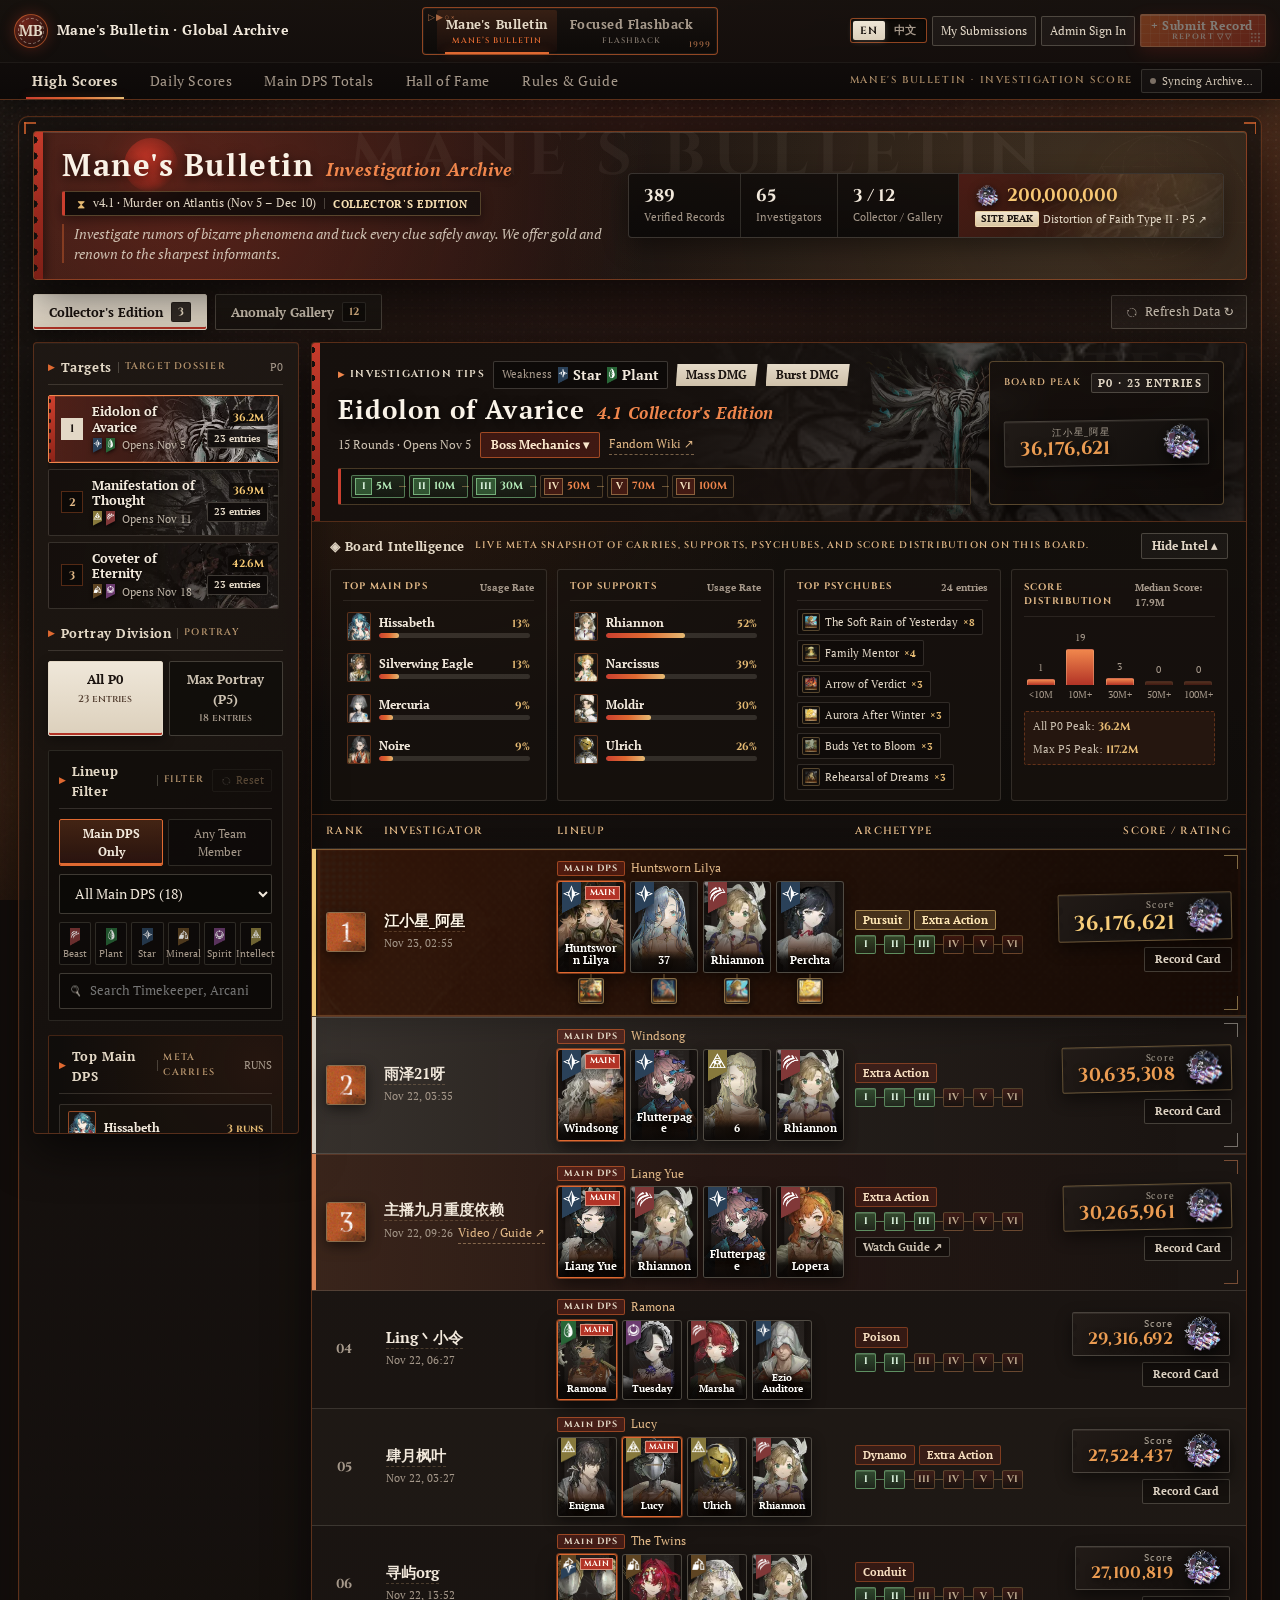
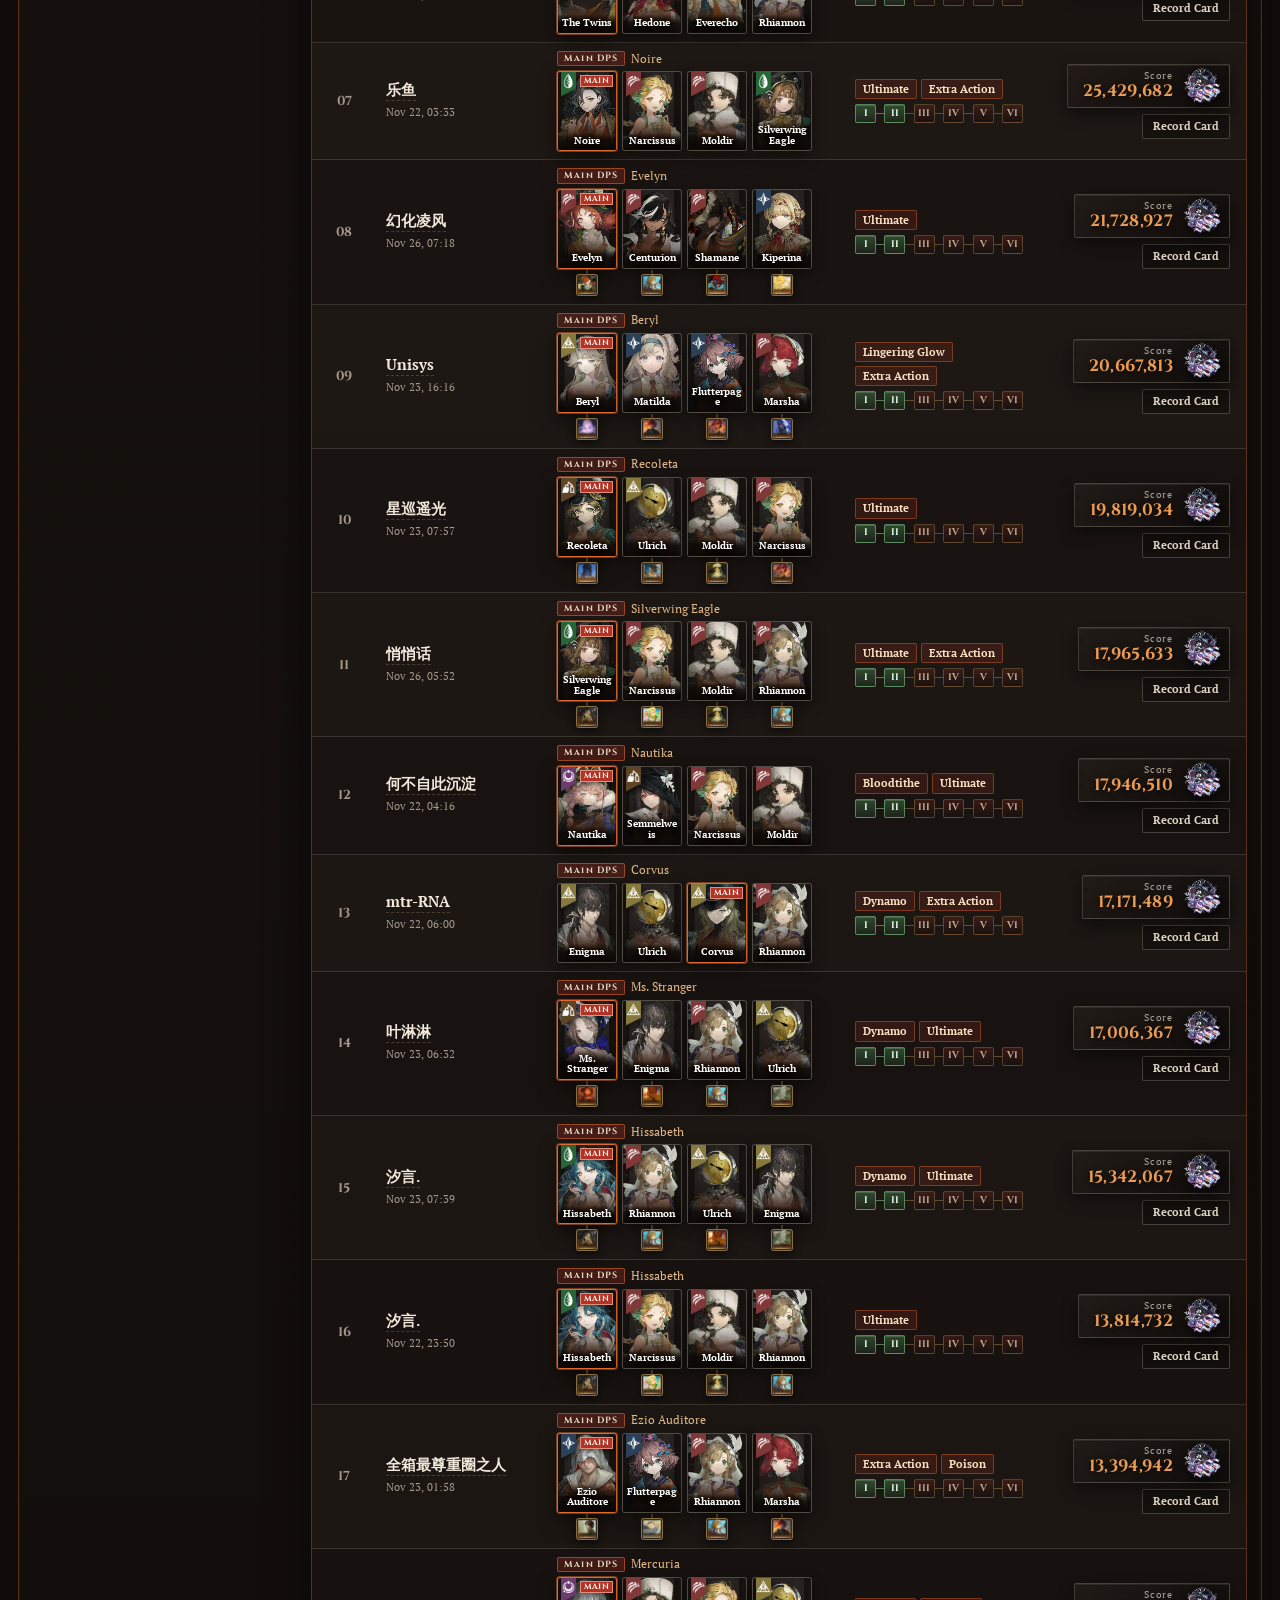
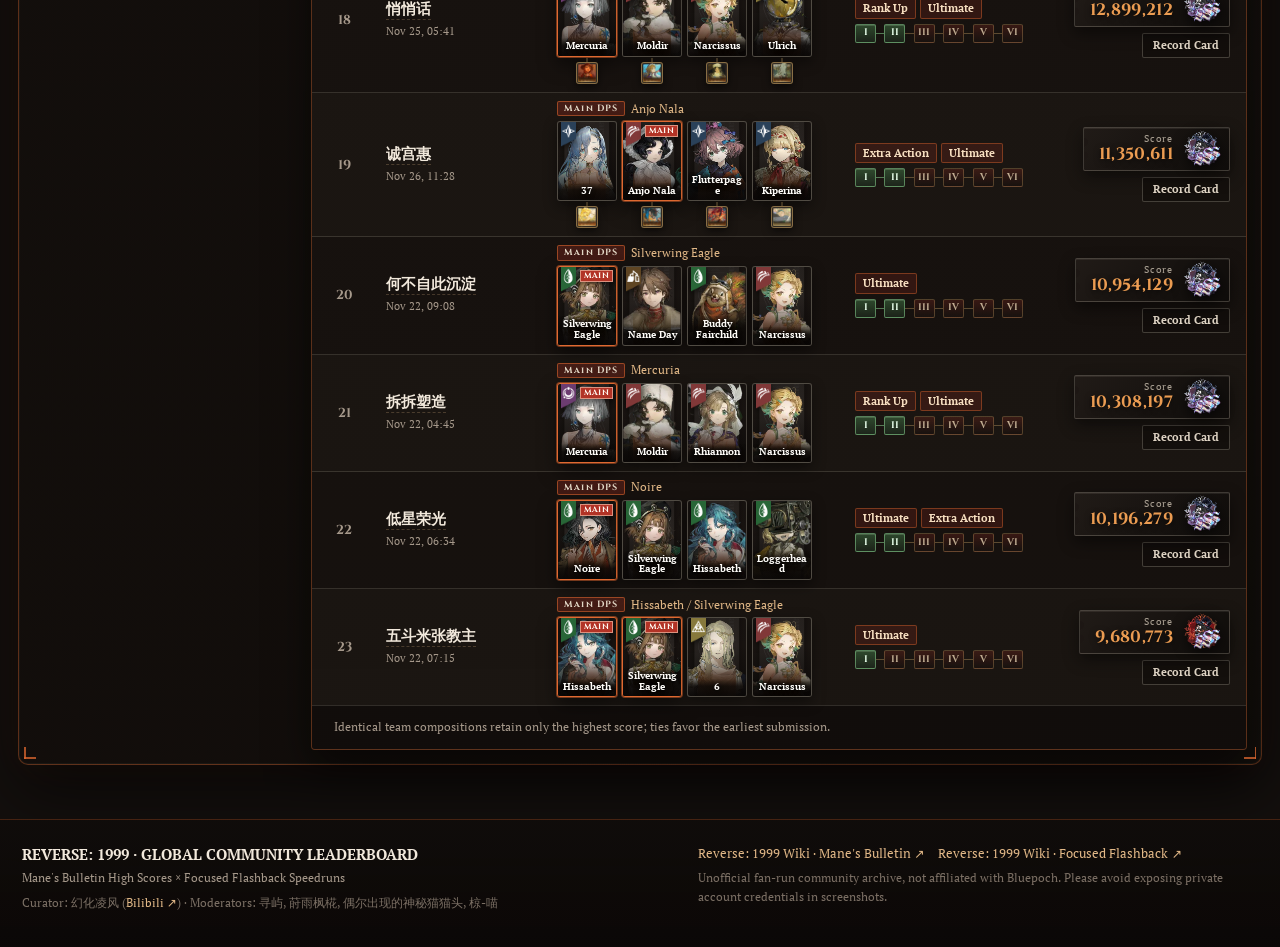
==== index.html @ 722d53cc "Fix production live sync, disable offline sandbox on live site, fix modal tab overlap, and use email" ====
<!doctype html>
<html lang="en" data-default-lang="auto">
<head>
  <meta charset="utf-8" />
  <meta name="viewport" content="width=device-width, initial-scale=1, viewport-fit=cover" />
  <meta name="theme-color" content="#161210" />
  <meta name="description" content="Reverse: 1999 global community leaderboard combining Mane's Bulletin high scores and Focused Flashback 0–6 round speedruns, with instant EN/ZH toggle and offline-first archive." />
  <title>Reverse: 1999 · Mane's Bulletin &amp; Focused Flashback Leaderboard</title>
  <link rel="icon" href="data:image/svg+xml,%3Csvg xmlns='http://www.w3.org/2000/svg' viewBox='0 0 64 64'%3E%3Ccircle cx='32' cy='32' r='30' fill='%231b1411' stroke='%23df6931' stroke-width='3'/%3E%3Ctext x='32' y='40' text-anchor='middle' font-size='24' font-family='Georgia,serif' font-weight='700' fill='%23ede4d7'%3EMB%3C/text%3E%3C/svg%3E" />
  <link rel="stylesheet" href="./styles.css?v=20261127-v5" />
  <link rel="stylesheet" href="./submission-progress.css?v=20261127-v5" />
  <script src="./config.js?v=20261127-v5"></script>
  <script defer src="./app.bundle.js?v=20261127-v5"></script>
</head>
<body data-mode="flashback" data-lang="en">
  <div class="arch-backdrop" aria-hidden="true"></div>
  <div class="halftone-layer" aria-hidden="true"></div>
  <div class="paper-grain" aria-hidden="true"></div>

  <header class="topbar" id="top">
    <div class="topbar-inner">
      <a class="brand" id="brandHomeLink" href="#mane/scores" data-switch-mode="mane" aria-label="Return to Leaderboard Home">
        <span class="brand-seal" aria-hidden="true">
          <span class="seal-ring"></span>
          <span class="seal-glyph" id="brandGlyph">MB</span>
        </span>
        <span class="brand-copy">
          <strong id="brandTitle">Mane's Bulletin · Global Archive</strong>
          <small id="brandSub">REVERSE: 1999 · COMMUNITY LEADERBOARD</small>
        </span>
      </a>

      <div class="mode-switcher" id="modeSwitcher" role="tablist" aria-label="Switch Leaderboard Mode">
        <span class="frame-glyphs left" aria-hidden="true">▷▶○×</span>
        <button type="button" class="mode-tab active" role="tab" aria-selected="true" data-mode-switch="mane">
          <span class="mode-cn" id="modeManeLabel">Mane's Bulletin</span>
          <span class="mode-en">MANE’S BULLETIN</span>
        </button>
        <button type="button" class="mode-tab" role="tab" aria-selected="false" data-mode-switch="flashback">
          <span class="mode-cn" id="modeFbLabel">Focused Flashback</span>
          <span class="mode-en">FLASHBACK</span>
        </button>
        <span class="frame-glyphs right" aria-hidden="true">1999</span>
      </div>

      <div class="top-actions">
        <div class="lang-switch" role="group" aria-label="Language">
          <button type="button" class="lang-btn active" data-set-lang="en" aria-pressed="true">EN</button>
          <button type="button" class="lang-btn" data-set-lang="zh" aria-pressed="false">中文</button>
        </div>
        <button type="button" id="adminCenterBtn" class="ghost-btn" hidden>
          <span class="acc-full">Admin Panel</span><span class="acc-short">Admin</span>
        </button>
        <button type="button" id="mySubmissionsBtn" class="ghost-btn" data-action="my-submissions">
          <span class="acc-full">My Submissions</span><span class="acc-short">Mine</span>
        </button>
        <button type="button" id="accountBtn" class="ghost-btn">
          <span class="acc-full">Admin Sign In</span><span class="acc-short">Sign In</span>
        </button>
        <button type="button" id="submitBtn" class="action-cta-btn">
          <span class="cta-main" id="submitBtnMain">+ Submit<span class="cta-ext"> Record</span></span>
          <span class="cta-sub" id="submitBtnSub" aria-hidden="true">REPORT ▽▽</span>
        </button>
      </div>
    </div>

    <nav class="subnav-bar" id="subnavBar" aria-label="Leaderboard Views">
      <div class="subnav-inner" id="subnav">
        <div class="subnav-tabs" id="subnavTabs"></div>
        <div class="subnav-right" id="subnavRight">
          <span class="subnav-meta" id="subnavMeta">MANE'S BULLETIN · INVESTIGATION SCORE</span>
          <span id="connectionBadge" class="status-pill is-offline-archive" aria-live="polite">
            <span class="status-dot"></span>
            <span id="connectionText">Offline Archive · v4.1</span>
          </span>
          <button type="button" id="syncLiveBtn" class="sync-live-btn" data-action="sync-live">Sync Live ↻</button>
        </div>
      </div>
    </nav>
  </header>

  <main class="shell">
    <div class="uttu-shell-frame">
      <span class="frame-corner tl" aria-hidden="true"></span>
      <span class="frame-corner tr" aria-hidden="true"></span>
      <span class="frame-corner bl" aria-hidden="true"></span>
      <span class="frame-corner br" aria-hidden="true"></span>

      <section class="masthead" id="masthead" aria-live="polite"></section>

      <div id="globalNotice" class="global-notice" role="status" hidden></div>

      <div id="workspace" class="workspace"></div>
    </div>
  </main>

  <footer class="site-footer" id="siteFooter">
    <div class="footer-inner">
      <div class="footer-col">
        <div class="footer-brand">
          <strong>REVERSE: 1999 · GLOBAL COMMUNITY LEADERBOARD</strong>
          <span>Mane's Bulletin High Scores × Focused Flashback Speedruns</span>
        </div>
        <p class="footer-credits">
          Curator: <span class="is-player-name">幻化凌风</span> (<a href="https://space.bilibili.com/266889606" target="_blank" rel="noopener noreferrer">Bilibili ↗</a>) ·
          Moderators: <span class="is-player-name">寻屿</span>, <span class="is-player-name">莳雨枫椛</span>, <span class="is-player-name">偶尔出现的神秘猫猫头</span>, <span class="is-player-name">椋-喵</span>
        </p>
      </div>
      <div class="footer-col footer-links">
        <div class="footer-ref-links">
          <a href="https://reverse1999.fandom.com/wiki/Mane%27s_Bulletin" target="_blank" rel="noopener noreferrer">Reverse: 1999 Wiki · Mane's Bulletin ↗</a>
          <a href="https://reverse1999.fandom.com/wiki/Focused_Flashback" target="_blank" rel="noopener noreferrer">Reverse: 1999 Wiki · Focused Flashback ↗</a>
        </div>
        <p class="footer-disclaimer">
          Unofficial fan-run community archive, not affiliated with Bluepoch. Please avoid exposing private account credentials in screenshots.
        </p>
      </div>
    </div>
  </footer>

  <div id="glossaryPopoverRoot"></div>
  <div id="modalRoot"></div>
  <div id="charPickerRoot"></div>
  <div id="psyPickerRoot"></div>
  <div id="toast" class="toast" role="status" aria-live="polite"></div>
</body>
</html>
---- styles.css ----
/* ==========================================================================
   Reverse: 1999 — Global & Bilingual Community Leaderboard Design System
   Museum-Grade Vintage Broadsheet × Mane's Bulletin × UTTU × Astrolabe (V2)
   ==========================================================================
   Visual References Honored:
   - uttu.merui.net Global Typography (UTTU Regular, Playfair Display, Cinzel Decorative, Work Sans, UTTU Typewriter)
   - Mane's Bulletin In-Game Survey / Atlantis / Boss Dossier / Appraisal / Team
   - UTTU Archival Character Frame (#df6931 hairline + opposing arch corners + copper embers)
   - 100% Offline Local Typography with Latin Unicode-Range Fallthrough for CJK
   ========================================================================== */

/* ==================== 1. 100% Offline Local @font-face ==================== */
@font-face {
  font-family: 'UTTU Regular';
  src: url('./assets/fonts/uttu-regular-400.woff2') format('woff2');
  font-weight: 400;
  font-style: normal;
  font-display: swap;
  unicode-range: U+0000-024F, U+0259, U+1E00-1EFF, U+2000-206F, U+20A0-20CF, U+2100-218F, U+2200-22FF, U+2500-26FF;
}

@font-face {
  font-family: 'UTTU Regular';
  src: url('./assets/fonts/uttu-regular-700.woff2') format('woff2');
  font-weight: 700;
  font-style: normal;
  font-display: swap;
  unicode-range: U+0000-024F, U+0259, U+1E00-1EFF, U+2000-206F, U+20A0-20CF, U+2100-218F, U+2200-22FF, U+2500-26FF;
}

@font-face {
  font-family: 'UTTU Regular';
  src: url('./assets/fonts/uttu-regular-400-italic.woff2') format('woff2');
  font-weight: 400;
  font-style: italic;
  font-display: swap;
  unicode-range: U+0000-024F, U+0259, U+1E00-1EFF, U+2000-206F, U+20A0-20CF, U+2100-218F, U+2200-22FF, U+2500-26FF;
}

@font-face {
  font-family: 'UTTU Regular';
  src: url('./assets/fonts/uttu-regular-700-italic.woff2') format('woff2');
  font-weight: 700;
  font-style: italic;
  font-display: swap;
  unicode-range: U+0000-024F, U+0259, U+1E00-1EFF, U+2000-206F, U+20A0-20CF, U+2100-218F, U+2200-22FF, U+2500-26FF;
}

@font-face {
  font-family: 'Playfair Display';
  src: url('./assets/fonts/uttu-playfair-display-latin.woff2') format('woff2');
  font-weight: 400 900;
  font-style: normal;
  font-display: swap;
}

@font-face {
  font-family: 'Cinzel Decorative';
  src: url('./assets/fonts/uttu-cinzel-decorative-latin.woff2') format('woff2');
  font-weight: 400;
  font-style: normal;
  font-display: swap;
}

@font-face {
  font-family: 'UTTU Typewriter';
  src: url('./assets/fonts/uttu-typewriter.woff2') format('woff2');
  font-weight: 400;
  font-style: normal;
  font-display: swap;
}

@font-face {
  font-family: 'Work Sans';
  src: url('./assets/fonts/uttu-work-sans-latin.woff2') format('woff2');
  font-weight: 100 900;
  font-style: normal;
  font-display: swap;
}

@font-face {
  font-family: 'R1999 Official';
  src: url('./assets/fonts/r1999-en-official.ttf') format('truetype');
  font-weight: 100 900;
  font-style: normal;
  font-display: swap;
}

@font-face {
  font-family: 'Cormorant Garamond';
  src: url('./assets/fonts/cormorant-garamond-latin-400-normal.woff2') format('woff2');
  font-weight: 400;
  font-style: normal;
  font-display: swap;
}

@font-face {
  font-family: 'Cormorant Garamond';
  src: url('./assets/fonts/cormorant-garamond-latin-400-italic.woff2') format('woff2');
  font-weight: 400;
  font-style: italic;
  font-display: swap;
}

@font-face {
  font-family: 'Cormorant Garamond';
  src: url('./assets/fonts/cormorant-garamond-latin-600-normal.woff2') format('woff2');
  font-weight: 600;
  font-style: normal;
  font-display: swap;
}

@font-face {
  font-family: 'Cormorant Garamond';
  src: url('./assets/fonts/cormorant-garamond-latin-600-italic.woff2') format('woff2');
  font-weight: 600;
  font-style: italic;
  font-display: swap;
}

@font-face {
  font-family: 'Cormorant Garamond';
  src: url('./assets/fonts/cormorant-garamond-latin-700-normal.woff2') format('woff2');
  font-weight: 700;
  font-style: normal;
  font-display: swap;
}

@font-face {
  font-family: 'Cinzel';
  src: url('./assets/fonts/cinzel-latin-600-normal.woff2') format('woff2');
  font-weight: 600;
  font-style: normal;
  font-display: swap;
}

@font-face {
  font-family: 'Cinzel';
  src: url('./assets/fonts/cinzel-latin-700-normal.woff2') format('woff2');
  font-weight: 700;
  font-style: normal;
  font-display: swap;
}

@font-face {
  font-family: 'Inter';
  src: url('./assets/fonts/inter-latin-400-normal.woff2') format('woff2');
  font-weight: 400;
  font-style: normal;
  font-display: swap;
}

@font-face {
  font-family: 'Inter';
  src: url('./assets/fonts/inter-latin-500-normal.woff2') format('woff2');
  font-weight: 500;
  font-style: normal;
  font-display: swap;
}

@font-face {
  font-family: 'Inter';
  src: url('./assets/fonts/inter-latin-600-normal.woff2') format('woff2');
  font-weight: 600;
  font-style: normal;
  font-display: swap;
}

/* ==================== 2. Design Tokens & Language Typography ==================== */
:root {
  /* Deep Espresso Charcoal Ink Surfaces */
  --bg-deep: #130f0d;
  --bg-surface: #181310;
  --bg-panel: #1d1714;
  --bg-panel-alt: #251e19;
  --bg-card-hover: #2d241e;

  /* Official Vermilion Wax, Burnished Copper & Antique Gold */
  --crimson: #b23326;
  --crimson-bright: #cb3f2f;
  --crimson-deep: #7f2118;
  --copper: #df6931;
  --copper-bright: #f0864c;
  --copper-light: #eba06c;
  --copper-italic: #d96e3c;
  --bronze: #c27b4f;
  --bronze-track: #4c392c;
  --gold: #e5ba73;
  --gold2: #c9944c;

  /* Torn-Parchment Cream & High-Contrast Ink Hierarchy */
  --paper-cream: #e3d8c6;
  --paper-light: #e7ddd0;
  --paper-warm: #d4c8b4;
  --paper-deep: #c4b59e;
  --paper-ink: #1b1410;
  --paper-ink-soft: #564234;

  --parchment: #f2e9dc;
  --ivory: #e2d7c7;
  --linen: #cdc2b2;
  --brass: #e1b887;
  --ink-strong: #f6efe4;
  --ink-body: #d6cbb9;
  --ink-muted: #a6998b;
  --ink-dim: #7b6f64;

  /* Compatibility Tokens (submission-progress.css & legacy hooks) */
  --muted: var(--ink-muted);
  --line: rgba(235, 224, 208, 0.16);
  --success: #82c488;
  --local-teal: #8cd3c8;

  /* UTTU Architectural 1px Frame & Hairline System */
  --line-hair: rgba(236, 226, 210, 0.15);
  --line-warm: rgba(227, 216, 198, 0.24);
  --line-subtle: rgba(223, 105, 49, 0.34);
  --line-strong: rgba(223, 105, 49, 0.62);
  --accent-primary: #b83b28;
  --accent-glow: rgba(223, 105, 49, 0.34);
  --accent-text: #df6931;

  /* Default English-First Authentic uttu.merui.net Editorial Typography */
  --font-serif: 'UTTU Regular', 'Playfair Display', 'R1999 Official', Georgia, serif;
  --font-display: 'Cinzel', 'Cinzel Decorative', 'UTTU Regular', Georgia, serif;
  --font-italic: 'UTTU Regular', 'Cormorant Garamond', Georgia, serif;
  --font-sans: 'UTTU Regular', 'Work Sans', 'Inter', system-ui, -apple-system, sans-serif;
  --font-typewriter: 'UTTU Typewriter', ui-monospace, SFMono-Regular, Consolas, monospace;

  --radius-xs: 2px;
  --radius-sm: 4px;
  --radius-frame: 10px;
  --radius-arch: 3px 26px 3px 26px;
  --shadow-panel: 0 18px 44px rgba(0, 0, 0, 0.56), 0 1px 0 rgba(255, 240, 220, 0.04) inset;
  --shadow-card: 0 10px 28px rgba(0, 0, 0, 0.44);
  --max-width: 1400px;
}

body[data-lang="en"] {
  --font-serif: 'UTTU Regular', 'Playfair Display', 'R1999 Official', Georgia, serif;
  --font-display: 'Cinzel', 'Cinzel Decorative', 'UTTU Regular', Georgia, serif;
  --font-italic: 'UTTU Regular', 'Cormorant Garamond', Georgia, serif;
  --font-sans: 'UTTU Regular', 'Work Sans', 'Inter', system-ui, -apple-system, sans-serif;
  --font-typewriter: 'UTTU Typewriter', ui-monospace, SFMono-Regular, Consolas, monospace;
}

body[data-lang="zh"] {
  --font-serif: 'UTTU Regular', 'Noto Serif SC', 'Source Han Serif SC', 'Songti SC', 'STSong', Georgia, serif;
  --font-display: 'Cinzel', 'UTTU Regular', 'Noto Serif SC', Georgia, serif;
  --font-italic: 'UTTU Regular', 'Cormorant Garamond', Georgia, serif;
  --font-sans: 'UTTU Regular', 'Work Sans', 'Inter', system-ui, -apple-system, 'PingFang SC', 'Microsoft YaHei', sans-serif;
  --font-typewriter: 'UTTU Typewriter', ui-monospace, SFMono-Regular, Consolas, monospace;
}

/* Focused Flashback Mode: Celestial Obsidian-Indigo & Astrolabe Gold */
body[data-mode="flashback"] {
  --bg-deep: #0f1018;
  --bg-surface: #151621;
  --bg-panel: #1a1b28;
  --bg-panel-alt: #222334;
  --bg-card-hover: #292a3e;
  --line-subtle: rgba(229, 186, 115, 0.3);
  --line-strong: rgba(229, 186, 115, 0.58);
  --accent-primary: #c99e57;
  --accent-glow: rgba(229, 186, 115, 0.3);
  --accent-text: #e5ba73;
  --copper-italic: #e5ba73;
}

*, *::before, *::after { box-sizing: border-box; }
[hidden] { display: none !important; }

html {
  scroll-behavior: smooth;
  color-scheme: dark;
  max-width: 100%;
  overflow-x: clip;
}

body {
  margin: 0;
  min-height: 100vh;
  max-width: 100%;
  background-color: var(--bg-deep);
  color: var(--parchment);
  font-family: var(--font-sans);
  font-size: 14px;
  line-height: 1.55;
  overflow-x: clip;
  position: relative;
  -webkit-font-smoothing: antialiased;
}

/* Custom Copper Scrollbar */
::-webkit-scrollbar { width: 7px; height: 7px; }
::-webkit-scrollbar-track { background: #1a1410; border-left: 1px solid rgba(223, 105, 49, 0.14); }
::-webkit-scrollbar-thumb { background: linear-gradient(180deg, #df6931, #a44020); border-radius: 99px; }
::-webkit-scrollbar-thumb:hover { background: var(--copper-bright); }
body[data-mode="flashback"] ::-webkit-scrollbar-thumb { background: linear-gradient(180deg, #e5ba73, #9e783d); }

/* ==================== 3. Tactile Broadsheet Backdrop & Halftone Atmosphere ==================== */
.arch-backdrop {
  position: fixed;
  inset: 0;
  pointer-events: none;
  z-index: 0;
  background-color: #15100d;
  background-image:
    radial-gradient(ellipse 84% 48% at 50% -6%, rgba(188, 56, 38, 0.34), transparent 64%),
    radial-gradient(ellipse 46% 42% at 96% 18%, rgba(223, 105, 49, 0.24), transparent 62%),
    radial-gradient(ellipse 44% 44% at 4% 86%, rgba(214, 118, 52, 0.2), transparent 66%),
    linear-gradient(180deg, rgba(24, 18, 14, 0.62) 0%, rgba(19, 14, 11, 0.74) 46%, rgba(15, 11, 9, 0.86) 100%),
    url('./assets/uttu/bg_paper.webp'),
    url('./assets/official/discord-bg.jpg');
  background-position: center top, right top, left bottom, center, center bottom, center top;
  background-size: auto, auto, auto, auto, cover, cover;
  background-repeat: no-repeat;
  background-blend-mode: normal, screen, screen, normal, screen, normal;
  transition: background 0.35s ease;
}

body[data-mode="flashback"] .arch-backdrop {
  background-color: #0e0f18;
  background-image:
    radial-gradient(ellipse 78% 46% at 52% -6%, rgba(229, 186, 115, 0.22), transparent 60%),
    radial-gradient(ellipse 48% 46% at 90% 24%, rgba(112, 88, 174, 0.24), transparent 66%),
    radial-gradient(ellipse 46% 42% at 8% 82%, rgba(74, 104, 158, 0.2), transparent 64%),
    linear-gradient(180deg, rgba(16, 17, 27, 0.72) 0%, rgba(13, 14, 22, 0.82) 52%, rgba(10, 11, 18, 0.92) 100%),
    url('./assets/uttu/bg_paper.webp'),
    url('./assets/official/discord-bg.jpg');
  background-blend-mode: normal, screen, screen, normal, soft-light, normal;
}

/* Vintage Newspaper Ben-Day Halftone Dots */
.halftone-layer {
  position: fixed;
  inset: 0;
  pointer-events: none;
  z-index: 0;
  background-image:
    radial-gradient(rgba(227, 216, 198, 0.085) 1px, transparent 1.15px),
    radial-gradient(rgba(223, 105, 49, 0.05) 1px, transparent 1.15px);
  background-size: 8px 8px, 16px 16px;
  background-position: 0 0, 4px 4px;
  mask-image: radial-gradient(ellipse 96% 86% at 50% 28%, rgba(0, 0, 0, 0.85) 36%, transparent 100%);
  -webkit-mask-image: radial-gradient(ellipse 96% 86% at 50% 28%, rgba(0, 0, 0, 0.85) 36%, transparent 100%);
}

/* Tactile Paper Fiber Grain */
.paper-grain {
  position: fixed;
  inset: 0;
  pointer-events: none;
  z-index: 0;
  opacity: 0.085;
  mix-blend-mode: overlay;
  background-image: url("data:image/svg+xml,%3Csvg viewBox='0 0 220 220' xmlns='http://www.w3.org/2000/svg'%3E%3Cfilter id='n'%3E%3CfeTurbulence type='fractalNoise' baseFrequency='0.82' numOctaves='3' stitchTiles='stitch'/%3E%3C/filter%3E%3Crect width='100%25' height='100%25' filter='url(%23n)' opacity='1'/%3E%3C/svg%3E");
}

/* Micro Icon & Input Utilities */
.uttu-micro-icon {
  width: 15px;
  height: 15px;
  object-fit: contain;
  display: inline-block;
  flex-shrink: 0;
  opacity: 0.9;
}

.icon-btn {
  display: inline-flex;
  align-items: center;
  gap: 6px;
}

.search-input-wrap { position: relative; }

.search-input-icon {
  position: absolute;
  left: 10px;
  top: 50%;
  transform: translateY(-50%);
  width: 13px;
  height: 15px;
  object-fit: contain;
  opacity: 0.78;
  pointer-events: none;
}

.filter-input.has-icon { padding-left: 30px; }

:focus-visible {
  outline: 2px solid var(--copper-bright);
  outline-offset: 2px;
}

button, input, select, textarea { font: inherit; color: inherit; }
button, a, select, input, summary {
  touch-action: manipulation;
  -webkit-tap-highlight-color: transparent;
}
.acc-short { display: none; }
a { color: var(--brass); text-decoration: none; }
a:hover { color: var(--parchment); }

/* ==================== 4. Topbar, Language Switcher & Offline Status ==================== */
.topbar {
  position: sticky;
  top: 0;
  z-index: 40;
  background: linear-gradient(180deg, rgba(22, 17, 14, 0.96), rgba(16, 12, 10, 0.94));
  backdrop-filter: blur(14px);
  border-bottom: 1px solid rgba(223, 105, 49, 0.34);
  box-shadow: 0 6px 24px rgba(0, 0, 0, 0.45);
}

body[data-mode="flashback"] .topbar {
  background: linear-gradient(180deg, rgba(17, 18, 28, 0.96), rgba(13, 14, 22, 0.94));
  border-bottom-color: rgba(229, 186, 115, 0.3);
}

.topbar-inner {
  max-width: var(--max-width);
  margin: 0 auto;
  padding: 7px 18px;
  display: flex;
  align-items: center;
  justify-content: space-between;
  gap: 10px;
  min-width: 0;
}

.brand {
  display: inline-flex;
  align-items: center;
  gap: 9px;
  flex: 0 1 auto;
  min-width: 0;
}

.brand-seal {
  position: relative;
  width: 34px;
  height: 34px;
  display: grid;
  place-items: center;
  border-radius: 50%;
  border: 1px solid var(--line-strong);
  background: radial-gradient(circle at 30% 25%, rgba(196, 58, 42, 0.52), rgba(22, 14, 11, 0.96));
  color: var(--paper-cream);
  font-family: var(--font-serif);
  font-size: 14.5px;
  font-weight: 700;
  box-shadow: 0 0 14px rgba(178, 51, 38, 0.35);
  flex-shrink: 0;
}

body[data-mode="flashback"] .brand-seal {
  background: radial-gradient(circle at 30% 25%, rgba(229, 186, 115, 0.34), rgba(16, 17, 26, 0.96));
  color: var(--gold);
  box-shadow: 0 0 14px rgba(229, 186, 115, 0.25);
}

.seal-ring {
  position: absolute;
  inset: 3px;
  border-radius: 50%;
  border: 1px dashed rgba(227, 216, 198, 0.5);
}

.brand-copy { display: flex; flex-direction: column; line-height: 1.18; min-width: 0; }
.brand-copy strong {
  font-family: var(--font-serif);
  font-size: 14px;
  font-weight: 700;
  letter-spacing: 0.03em;
  color: var(--parchment);
  white-space: nowrap;
  overflow: hidden;
  text-overflow: ellipsis;
}
.brand-copy small {
  font-family: var(--font-display);
  font-size: 8.5px;
  letter-spacing: 0.13em;
  color: var(--brass);
  opacity: 0.85;
  margin-top: 2px;
  white-space: nowrap;
  overflow: hidden;
  text-overflow: ellipsis;
}

/* Official Copper-Framed Dual-Mode Switcher */
.mode-switcher {
  position: relative;
  display: inline-flex;
  align-items: stretch;
  border: 1px solid var(--line-strong);
  border-radius: var(--radius-sm);
  padding: 2px 20px;
  background: linear-gradient(180deg, rgba(24, 18, 15, 0.92), rgba(13, 10, 8, 0.9));
  box-shadow: inset 0 0 0 1px rgba(227, 216, 198, 0.06);
  gap: 4px;
  flex-shrink: 0;
}

.frame-glyphs {
  position: absolute;
  font-family: var(--font-display);
  font-size: 8.5px;
  letter-spacing: 0.14em;
  color: var(--bronze);
  opacity: 0.82;
  pointer-events: none;
  user-select: none;
}

.frame-glyphs.left { top: 3px; left: 5px; }
.frame-glyphs.right { bottom: 2px; right: 5px; font-size: 8px; }

.mode-tab {
  position: relative;
  border: 0;
  background: transparent;
  padding: 4px 10px 5px;
  cursor: pointer;
  display: flex;
  flex-direction: column;
  align-items: center;
  gap: 1px;
  color: var(--ink-muted);
  border-radius: var(--radius-xs);
  transition: color 0.18s ease, background 0.18s ease;
  white-space: nowrap;
}

.mode-tab::after {
  content: '';
  position: absolute;
  left: 8px;
  right: 8px;
  bottom: -2px;
  height: 2px;
  background: var(--accent-text);
  box-shadow: 0 0 10px var(--accent-glow);
  transform: scaleX(0);
  transition: transform 0.2s ease;
}

.mode-tab:hover { color: var(--parchment); background: rgba(227, 216, 198, 0.04); }
.mode-tab.active {
  color: var(--parchment);
  background: linear-gradient(180deg, rgba(223, 105, 49, 0.16), rgba(178, 51, 38, 0.06));
}
body[data-mode="flashback"] .mode-tab.active {
  background: linear-gradient(180deg, rgba(229, 186, 115, 0.16), rgba(180, 140, 75, 0.05));
}
.mode-tab.active .mode-cn { color: var(--paper-cream); }
.mode-tab.active .mode-en { color: var(--accent-text); opacity: 1; }
.mode-tab.active::after { transform: scaleX(1); }

.mode-cn {
  font-family: var(--font-serif);
  font-size: 13px;
  font-weight: 700;
  letter-spacing: 0.04em;
}

.mode-en {
  font-family: var(--font-display);
  font-size: 8px;
  letter-spacing: 0.12em;
  opacity: 0.72;
}

/* Top Actions Cluster */
.top-actions {
  display: flex;
  align-items: center;
  gap: 6px;
  flex-shrink: 0;
  min-width: 0;
}

.top-actions .ghost-btn {
  padding: 5px 9px;
  font-size: 12px;
}

/* Bilingual EN | 中文 Vintage Pill Switcher */
.lang-switch {
  display: inline-flex;
  align-items: center;
  padding: 2px;
  border: 1px solid var(--line-strong);
  border-radius: 3px;
  background: rgba(14, 10, 8, 0.85);
  box-shadow: inset 0 1px 3px rgba(0, 0, 0, 0.55);
  gap: 2px;
  flex-shrink: 0;
}

.lang-btn {
  border: 0;
  background: transparent;
  color: var(--ink-muted);
  font-family: var(--font-display);
  font-size: 10.5px;
  font-weight: 700;
  letter-spacing: 0.06em;
  padding: 3.5px 7px;
  border-radius: 2px;
  cursor: pointer;
  line-height: 1.15;
  white-space: nowrap;
  transition: all 0.15s ease;
}

.lang-btn:hover:not(.active) {
  color: var(--parchment);
  background: rgba(227, 216, 198, 0.08);
}

.lang-btn.active {
  background: linear-gradient(180deg, #eee5d6 0%, #dcd0bc 100%);
  color: var(--paper-ink);
  box-shadow: 0 1px 6px rgba(227, 216, 198, 0.25);
}

/* Status Pill & Offline Archive Brass Badge */
.status-pill {
  display: inline-flex;
  align-items: center;
  gap: 6px;
  padding: 5px 9px;
  border: 1px solid var(--line-hair);
  border-radius: var(--radius-xs);
  font-size: 11px;
  color: var(--linen);
  background: rgba(255, 255, 255, 0.03);
  white-space: nowrap;
}

.status-dot {
  width: 6px;
  height: 6px;
  border-radius: 50%;
  background: var(--ink-dim);
  flex-shrink: 0;
}
.status-pill.online .status-dot { background: #77c27d; box-shadow: 0 0 7px rgba(119, 194, 125, 0.78); }
.status-pill.offline .status-dot { background: #e07c5a; }

.status-pill.is-offline-archive {
  border-color: rgba(229, 186, 115, 0.48);
  background: linear-gradient(135deg, rgba(229, 186, 115, 0.16), rgba(227, 216, 198, 0.06));
  color: #f3dcaf;
  box-shadow: inset 0 0 0 1px rgba(229, 186, 115, 0.1);
}

.status-pill.is-offline-archive .status-dot {
  background: var(--gold);
  box-shadow: 0 0 7px rgba(229, 186, 115, 0.75);
}

.sync-live-btn {
  display: inline-flex;
  align-items: center;
  justify-content: center;
  gap: 4px;
  padding: 3px 8px;
  border: 1px solid rgba(229, 186, 115, 0.5);
  border-radius: 2px;
  background: rgba(229, 186, 115, 0.14);
  color: #fae6bc;
  font-family: var(--font-serif);
  font-size: 11px;
  font-weight: 600;
  cursor: pointer;
  white-space: nowrap;
  transition: all 0.15s ease;
}

.sync-live-btn:hover {
  background: var(--paper-cream);
  color: var(--paper-ink);
  border-color: var(--paper-cream);
}

/* ==================== 5. Official Button Family (Blueprint-Grid CTA, Torn Parchment, Hairline) ==================== */
.action-cta-btn,
.copper-btn {
  position: relative;
  overflow: hidden;
  display: inline-flex;
  align-items: center;
  justify-content: center;
  gap: 6px;
  padding: 7px 16px;
  border: 1px solid rgba(244, 178, 134, 0.65);
  border-radius: var(--radius-xs);
  background-color: #c44a27;
  background-image:
    linear-gradient(rgba(255, 232, 210, 0.1) 1px, transparent 1px),
    linear-gradient(90deg, rgba(255, 232, 210, 0.1) 1px, transparent 1px),
    linear-gradient(135deg, rgba(223, 105, 49, 0.88) 0%, rgba(178, 51, 38, 0.94) 100%),
    url('./assets/official/btn-bg.png');
  background-size: 9px 9px, 9px 9px, 100% 100%, cover;
  background-position: 0 0, 0 0, center, center;
  color: #fff9f2;
  font-family: var(--font-serif);
  font-size: 13px;
  font-weight: 700;
  letter-spacing: 0.05em;
  cursor: pointer;
  white-space: nowrap;
  box-shadow: 0 5px 18px rgba(178, 51, 38, 0.42), inset 0 1px 0 rgba(255, 240, 224, 0.25);
  transition: transform 0.14s ease, filter 0.14s ease, box-shadow 0.14s ease;
}

/* Official 3×3 Corner Blueprint Dot Matrix (modeled on game-mane-team.png) */
.action-cta-btn::after {
  content: '';
  position: absolute;
  right: 4px;
  bottom: 3px;
  width: 11px;
  height: 11px;
  pointer-events: none;
  opacity: 0.62;
  background-image: radial-gradient(rgba(255, 244, 230, 0.95) 1px, transparent 1.2px);
  background-size: 3.6px 3.6px;
}

.action-cta-btn {
  flex-direction: column;
  gap: 0;
  padding: 4px 15px 4px 12px;
  font-size: 12.5px;
  line-height: 1.15;
}

.cta-sub {
  font-family: var(--font-display);
  font-size: 7.8px;
  letter-spacing: 0.18em;
  opacity: 0.86;
}

body[data-mode="flashback"] .action-cta-btn,
body[data-mode="flashback"] .copper-btn {
  border-color: rgba(246, 218, 165, 0.72);
  background-color: #c89d58;
  background-image:
    linear-gradient(rgba(22, 16, 8, 0.1) 1px, transparent 1px),
    linear-gradient(90deg, rgba(22, 16, 8, 0.1) 1px, transparent 1px),
    linear-gradient(135deg, #e7c27d 0%, #bd904a 100%);
  background-size: 9px 9px, 9px 9px, 100% 100%;
  color: #18120a;
  box-shadow: 0 5px 18px rgba(229, 186, 115, 0.3), inset 0 1px 0 rgba(255, 248, 226, 0.45);
}

body[data-mode="flashback"] .action-cta-btn::after {
  background-image: radial-gradient(rgba(24, 18, 10, 0.72) 1px, transparent 1.2px);
}

.action-cta-btn:hover:not(:disabled),
.copper-btn:hover:not(:disabled) {
  filter: brightness(1.1);
  transform: translateY(-1px);
  box-shadow: 0 8px 22px rgba(223, 105, 49, 0.45);
}

.action-cta-btn:disabled,
.copper-btn:disabled {
  opacity: 0.45;
  cursor: not-allowed;
  transform: none;
}

/* Torn-Parchment Cream Secondary Button */
.paper-btn {
  display: inline-flex;
  align-items: center;
  justify-content: center;
  gap: 6px;
  padding: 7px 14px;
  border: 1px solid rgba(255, 248, 236, 0.48);
  border-radius: var(--radius-xs);
  background: linear-gradient(180deg, #efe6d8 0%, #dacdb8 100%);
  color: var(--paper-ink);
  font-family: var(--font-serif);
  font-size: 13px;
  font-weight: 700;
  letter-spacing: 0.03em;
  cursor: pointer;
  white-space: nowrap;
  box-shadow: 0 3px 10px rgba(0, 0, 0, 0.34);
  transition: filter 0.14s ease, transform 0.14s ease;
}

.paper-btn:hover { filter: brightness(1.06); transform: translateY(-1px); }

.ghost-btn, .outline-btn {
  display: inline-flex;
  align-items: center;
  justify-content: center;
  gap: 6px;
  padding: 6px 12px;
  border: 1px solid var(--line-warm);
  border-radius: var(--radius-xs);
  background: rgba(255, 248, 236, 0.04);
  color: var(--ivory);
  font-size: 12.5px;
  cursor: pointer;
  white-space: nowrap;
  transition: border-color 0.15s ease, background 0.15s ease, color 0.15s ease;
}

.ghost-btn:hover:not(:disabled),
.outline-btn:hover:not(:disabled) {
  border-color: var(--line-strong);
  background: rgba(223, 105, 49, 0.16);
  color: var(--parchment);
}

.outline-btn.selected {
  border-color: var(--paper-cream);
  background: linear-gradient(180deg, #ebe2d3, #d9ccb7);
  color: var(--paper-ink);
  font-weight: 700;
}

body[data-mode="flashback"] .outline-btn.selected {
  border-color: var(--gold);
  background: linear-gradient(180deg, #efe2c8, #dac59b);
  color: #19130a;
}

.text-link-btn {
  display: inline-flex;
  align-items: center;
  gap: 4px;
  border: 0;
  background: none;
  padding: 0;
  color: var(--brass);
  font-size: 12px;
  cursor: pointer;
  border-bottom: 1px dashed rgba(225, 184, 135, 0.48);
}
.text-link-btn:hover { color: var(--parchment); border-bottom-color: var(--parchment); }

.approve-btn {
  padding: 6px 12px;
  border: 1px solid rgba(130, 196, 136, 0.56);
  border-radius: var(--radius-xs);
  background: rgba(74, 134, 82, 0.24);
  color: #c8f0cc;
  font-size: 12px;
  cursor: pointer;
}
.approve-btn:hover { background: rgba(74, 134, 82, 0.38); }

.danger-btn {
  padding: 6px 12px;
  border: 1px solid rgba(217, 107, 82, 0.55);
  border-radius: var(--radius-xs);
  background: rgba(178, 51, 38, 0.22);
  color: #f9bfb2;
  font-size: 12px;
  cursor: pointer;
}
.danger-btn:hover { background: rgba(178, 51, 38, 0.36); }

/* Secondary Navigation Bar */
.subnav-bar {
  border-top: 1px solid rgba(227, 216, 198, 0.08);
  background: linear-gradient(180deg, rgba(16, 12, 10, 0.84), rgba(12, 9, 8, 0.78));
}

.subnav-inner {
  max-width: var(--max-width);
  margin: 0 auto;
  padding: 0 18px;
  display: flex;
  align-items: center;
  justify-content: space-between;
  gap: 12px;
  min-width: 0;
}

.subnav-right {
  display: flex;
  align-items: center;
  gap: 8px;
  flex-shrink: 0;
  margin-left: auto;
}

.subnav-right .status-pill {
  padding: 3px 8px;
  font-size: 10.5px;
}

.subnav-tabs {
  display: flex;
  align-items: center;
  gap: 4px;
  min-width: 0;
  overflow-x: auto;
  scrollbar-width: none;
}
.subnav-tabs::-webkit-scrollbar { display: none; }

.subnav-tab {
  position: relative;
  border: 0;
  background: transparent;
  padding: 8px 14px;
  color: var(--ink-muted);
  font-family: var(--font-serif);
  font-size: 13.5px;
  letter-spacing: 0.04em;
  cursor: pointer;
  white-space: nowrap;
  transition: color 0.15s ease;
}

.subnav-tab:hover { color: var(--parchment); }
.subnav-tab.active {
  color: var(--paper-cream);
  font-weight: 700;
}
.subnav-tab.active::after {
  content: '';
  position: absolute;
  left: 8px;
  right: 8px;
  bottom: 0;
  height: 2px;
  background: linear-gradient(90deg, var(--crimson-bright), var(--copper), var(--gold));
  box-shadow: 0 0 8px var(--accent-glow);
}

body[data-mode="flashback"] .subnav-tab.active::after {
  background: linear-gradient(90deg, #b88c48, #e5ba73, #f6e0ae);
}

.subnav-meta {
  font-family: var(--font-display);
  font-size: 10px;
  letter-spacing: 0.16em;
  color: var(--brass);
  opacity: 0.72;
  white-space: nowrap;
}

/* ==================== 6. Main Shell & UTTU Architectural Frame ==================== */
.shell {
  position: relative;
  z-index: 1;
  max-width: var(--max-width);
  margin: 0 auto;
  padding: 16px 18px 54px;
}

/* Signature UTTU Architectural Frame (modeled on media_0.jpg) */
.uttu-shell-frame {
  position: relative;
  border: 1px solid rgba(223, 105, 49, 0.36);
  border-radius: var(--radius-frame);
  padding: 14px;
  background:
    radial-gradient(ellipse 68% 36% at 50% 0%, rgba(178, 51, 38, 0.09), transparent 72%),
    linear-gradient(180deg, rgba(24, 19, 16, 0.74), rgba(18, 14, 11, 0.82));
  box-shadow:
    0 24px 64px rgba(0, 0, 0, 0.56),
    0 0 0 1px rgba(227, 216, 198, 0.04) inset,
    0 0 36px rgba(223, 105, 49, 0.08);
}

body[data-mode="flashback"] .uttu-shell-frame {
  border-color: rgba(229, 186, 115, 0.34);
  background:
    radial-gradient(ellipse 68% 36% at 50% 0%, rgba(229, 186, 115, 0.08), transparent 72%),
    linear-gradient(180deg, rgba(20, 21, 33, 0.76), rgba(14, 15, 24, 0.84));
  box-shadow:
    0 24px 64px rgba(0, 0, 0, 0.6),
    0 0 0 1px rgba(229, 186, 115, 0.05) inset,
    0 0 36px rgba(229, 186, 115, 0.06);
}

/* Delicate Architectural Corner Registration Marks */
.frame-corner {
  position: absolute;
  width: 14px;
  height: 14px;
  pointer-events: none;
  z-index: 4;
}
.frame-corner::before,
.frame-corner::after {
  content: '';
  position: absolute;
  background: var(--accent-text);
  opacity: 0.75;
}
.frame-corner.tl { top: 5px; left: 5px; }
.frame-corner.tl::before { top: 0; left: 0; width: 12px; height: 1.5px; }
.frame-corner.tl::after  { top: 0; left: 0; width: 1.5px; height: 12px; }

.frame-corner.tr { top: 5px; right: 5px; }
.frame-corner.tr::before { top: 0; right: 0; width: 12px; height: 1.5px; }
.frame-corner.tr::after  { top: 0; right: 0; width: 1.5px; height: 12px; }

.frame-corner.bl { bottom: 5px; left: 5px; }
.frame-corner.bl::before { bottom: 0; left: 0; width: 12px; height: 1.5px; }
.frame-corner.bl::after  { bottom: 0; left: 0; width: 1.5px; height: 12px; }

.frame-corner.br { bottom: 5px; right: 5px; }
.frame-corner.br::before { bottom: 0; right: 0; width: 12px; height: 1.5px; }
.frame-corner.br::after  { bottom: 0; right: 0; width: 1.5px; height: 12px; }

/* ==================== 7. Magazine-Cover Editorial Masthead ==================== */
.masthead {
  position: relative;
  overflow: hidden;
  border: 1px solid rgba(223, 105, 49, 0.42);
  border-radius: var(--radius-sm);
  padding: 16px 22px 16px 28px;
  margin-bottom: 14px;
  background:
    radial-gradient(circle at 12% 38%, rgba(188, 52, 36, 0.34), transparent 44%),
    radial-gradient(circle at 86% 42%, rgba(229, 186, 115, 0.16), transparent 50%),
    linear-gradient(120deg, rgba(40, 28, 22, 0.96) 0%, rgba(26, 19, 16, 0.96) 54%, rgba(34, 24, 19, 0.95) 100%);
  box-shadow:
    var(--shadow-panel),
    inset 0 1px 0 rgba(235, 220, 198, 0.12);
  display: grid;
  grid-template-columns: minmax(0, 1.15fr) auto;
  gap: 14px 22px;
  align-items: center;
}

/* Official Serrated Crimson Postage-Stamp Left Edge */
.masthead::before {
  content: '';
  position: absolute;
  left: 0;
  top: 0;
  bottom: 0;
  width: 9px;
  z-index: 2;
  background:
    radial-gradient(circle at 0 8px, var(--bg-deep) 3.4px, transparent 3.8px) 0 0 / 9px 16px repeat-y,
    linear-gradient(180deg, #c63b2b 0%, #99281d 55%, #7c1f16 100%);
  box-shadow: 2px 0 10px rgba(0, 0, 0, 0.45);
}

/* Sacred-Geometry Light Ornament Watermark */
.masthead::after {
  content: '';
  position: absolute;
  right: -30px;
  top: -54px;
  width: 240px;
  height: 240px;
  background: url('./assets/official/pop-light.png') center / contain no-repeat;
  opacity: 0.16;
  pointer-events: none;
  z-index: 0;
}

body[data-mode="flashback"] .masthead {
  border-color: rgba(229, 186, 115, 0.42);
  background:
    radial-gradient(circle at 14% 36%, rgba(114, 92, 178, 0.24), transparent 46%),
    radial-gradient(circle at 84% 48%, rgba(229, 186, 115, 0.2), transparent 50%),
    linear-gradient(122deg, rgba(28, 26, 42, 0.97) 0%, rgba(19, 19, 30, 0.97) 56%, rgba(26, 24, 38, 0.96) 100%);
}

body[data-mode="flashback"] .masthead::before {
  background:
    radial-gradient(circle at 0 8px, var(--bg-deep) 3.4px, transparent 3.8px) 0 0 / 9px 16px repeat-y,
    linear-gradient(180deg, #e5ba73 0%, #b78a45 55%, #7d5d2b 100%);
}

/* Astrolabe Celestial Orbital Rings (for Flashback Masthead) */
.astrolabe-ornament {
  position: absolute;
  right: 360px;
  top: 50%;
  width: 210px;
  height: 210px;
  transform: translateY(-50%);
  border-radius: 50%;
  border: 1px dashed rgba(229, 186, 115, 0.22);
  background:
    radial-gradient(circle, transparent 58%, rgba(229, 186, 115, 0.08) 59%, transparent 61%),
    url('./assets/official/pop-light.png') center / 88% no-repeat;
  opacity: 0.34;
  pointer-events: none;
  z-index: 0;
}

.astrolabe-ornament::before {
  content: '';
  position: absolute;
  inset: 24px;
  border-radius: 50%;
  border: 1px solid rgba(229, 186, 115, 0.2);
}

/* Distressed Broadsheet Typographic Stencil */
.masthead-stencil {
  position: absolute;
  left: 26%;
  top: -8px;
  font-family: var(--font-display);
  font-size: 62px;
  font-weight: 700;
  letter-spacing: 0.12em;
  color: rgba(235, 224, 206, 0.055);
  line-height: 1;
  pointer-events: none;
  user-select: none;
  white-space: nowrap;
  z-index: 0;
}

.masthead > *:not(.masthead-stencil):not(.astrolabe-ornament) {
  min-width: 0;
  position: relative;
  z-index: 2;
}

.masthead-identity {
  display: flex;
  flex-direction: column;
  align-items: flex-start;
  gap: 7px;
}

/* Title Row + Vivid Vermilion Wax-Seal Sun Orb */
.masthead-title-row {
  position: relative;
  display: flex;
  flex-wrap: wrap;
  align-items: baseline;
  gap: 4px 12px;
}

.masthead-title-row .title-seal-orb {
  position: absolute;
  left: 62px;
  top: -10px;
  width: 54px;
  height: 54px;
  border-radius: 50%;
  background: radial-gradient(circle at 42% 40%, rgba(212, 58, 42, 0.88) 0%, rgba(178, 45, 32, 0.44) 56%, transparent 72%);
  filter: drop-shadow(0 0 12px rgba(178, 51, 38, 0.45));
  pointer-events: none;
  z-index: 0;
}

body[data-mode="flashback"] .masthead-title-row .title-seal-orb {
  background: radial-gradient(circle at 42% 40%, rgba(229, 186, 115, 0.56) 0%, rgba(182, 138, 68, 0.2) 60%, transparent 74%);
  filter: drop-shadow(0 0 12px rgba(229, 186, 115, 0.3));
}

.masthead h1 {
  position: relative;
  z-index: 1;
  margin: 0;
  font-family: var(--font-serif);
  font-size: clamp(24px, 2.5vw, 31px);
  font-weight: 700;
  letter-spacing: 0.05em;
  color: #f9f2e6;
  text-shadow: 0 3px 12px rgba(0, 0, 0, 0.78), 0 1px 0 rgba(178, 51, 38, 0.3);
  line-height: 1.1;
}

.masthead-en {
  position: relative;
  z-index: 1;
  font-family: var(--font-italic);
  font-style: italic;
  font-size: 18px;
  font-weight: 600;
  letter-spacing: 0.03em;
  color: var(--copper-bright);
  text-shadow: 0 2px 8px rgba(0, 0, 0, 0.65);
}

body[data-mode="flashback"] .masthead-en { color: var(--gold); }

/* Official Black Hourglass Edition Ribbon (modeled on game-mane-survey.png) */
.masthead-edition-ribbon,
.edition-pill {
  display: inline-flex;
  flex-wrap: wrap;
  align-items: center;
  gap: 8px;
  padding: 4px 12px;
  border: 1px solid rgba(229, 186, 115, 0.32);
  border-left: 3px solid var(--crimson-bright);
  border-radius: var(--radius-xs);
  background: linear-gradient(90deg, rgba(10, 8, 7, 0.88), rgba(20, 15, 13, 0.84));
  font-size: 11.5px;
  color: var(--paper-cream);
  line-height: 1.3;
  box-shadow: 0 4px 12px rgba(0, 0, 0, 0.38);
}

body[data-mode="flashback"] .masthead-edition-ribbon,
body[data-mode="flashback"] .edition-pill {
  border-left-color: var(--gold);
  background: linear-gradient(90deg, rgba(10, 11, 18, 0.9), rgba(22, 22, 34, 0.86));
}

.edition-hourglass {
  color: var(--gold);
  font-size: 12px;
  line-height: 1;
}

.edition-sep {
  width: 1px;
  height: 11px;
  background: rgba(227, 216, 198, 0.25);
}

.edition-badge-text {
  font-family: var(--font-serif);
  font-weight: 700;
  color: #f6dfb2;
  letter-spacing: 0.06em;
  text-transform: uppercase;
  font-size: 11px;
}

/* Official In-Game Mane's Bulletin Editorial Motto */
.masthead-motto {
  margin: 1px 0 0;
  padding-left: 10px;
  border-left: 2px solid rgba(223, 105, 49, 0.45);
  font-family: var(--font-italic);
  font-style: italic;
  font-size: 14px;
  line-height: 1.38;
  color: var(--ivory);
  opacity: 0.88;
  max-width: 640px;
}

body[data-lang="zh"] .masthead-motto {
  font-family: var(--font-serif);
  font-style: normal;
  font-size: 12.5px;
  letter-spacing: 0.03em;
}

body[data-mode="flashback"] .masthead-motto {
  border-left-color: rgba(229, 186, 115, 0.45);
}

/* Right-Side 4-Cell Archive Telemetry Strip + Sitewide Peak Showcase Card */
.masthead-metrics {
  display: flex;
  align-items: stretch;
  border: 1px solid rgba(227, 216, 198, 0.2);
  border-radius: var(--radius-sm);
  background: linear-gradient(180deg, rgba(16, 12, 10, 0.86), rgba(11, 9, 8, 0.9));
  overflow: hidden;
  flex-shrink: 0;
  box-shadow: 0 8px 24px rgba(0, 0, 0, 0.42);
}

body[data-mode="flashback"] .masthead-metrics {
  background: linear-gradient(180deg, rgba(15, 16, 25, 0.88), rgba(11, 12, 19, 0.92));
}

.mstat-cell {
  position: relative;
  padding: 10px 15px;
  border-right: 1px solid var(--line-hair);
  display: flex;
  flex-direction: column;
  justify-content: center;
  min-width: 0;
  text-align: left;
  background: transparent;
  border-top: 0;
  border-bottom: 0;
  border-left: 0;
}

.mstat-cell:last-child { border-right: 0; }

.mstat-cell strong {
  display: block;
  font-family: var(--font-display);
  font-size: 17px;
  font-weight: 700;
  color: var(--parchment);
  font-variant-numeric: tabular-nums;
  line-height: 1.15;
  white-space: nowrap;
}

.mstat-cell small {
  display: flex;
  align-items: center;
  gap: 4px;
  font-size: 10.5px;
  color: var(--ink-muted);
  margin-top: 3px;
  white-space: nowrap;
}

/* 4th Cell: Standout Sitewide Peak Showcase Card */
.mstat-jump,
.mstat-cell.mstat-jump.is-peak-card {
  position: relative;
  overflow: hidden;
  cursor: pointer;
  min-width: 196px;
  padding: 10px 16px;
  background:
    radial-gradient(circle at 86% 24%, rgba(229, 186, 115, 0.22), transparent 62%),
    linear-gradient(135deg, rgba(178, 51, 38, 0.34), rgba(223, 105, 49, 0.16) 55%, rgba(20, 14, 11, 0.92));
  transition: background 0.18s ease, box-shadow 0.18s ease, transform 0.14s ease;
}

.peak-card-art {
  position: absolute;
  inset: 0;
  background-size: cover;
  background-position: 85% 24%;
  opacity: 0.24;
  mask-image: linear-gradient(90deg, transparent 10%, rgba(0, 0, 0, 0.85) 100%);
  -webkit-mask-image: linear-gradient(90deg, transparent 10%, rgba(0, 0, 0, 0.85) 100%);
  pointer-events: none;
  z-index: 0;
}

.mstat-jump > *:not(.peak-card-art) { position: relative; z-index: 1; }

.peak-card-top {
  display: flex;
  align-items: center;
  gap: 8px;
}

.peak-mini-grade {
  width: 24px;
  height: 24px;
  object-fit: contain;
  flex-shrink: 0;
  filter: drop-shadow(0 2px 5px rgba(0, 0, 0, 0.65));
}

.mstat-jump strong {
  font-size: 18px;
  color: #f7c773;
  text-shadow: 0 2px 8px rgba(0, 0, 0, 0.65);
}

.mstat-jump small { color: var(--paper-cream); }

.mstat-jump:hover {
  background:
    radial-gradient(circle at 86% 24%, rgba(229, 186, 115, 0.32), transparent 62%),
    linear-gradient(135deg, rgba(204, 62, 42, 0.44), rgba(223, 105, 49, 0.24));
  box-shadow: inset 0 0 0 1px var(--copper-bright);
}

body[data-mode="flashback"] .mstat-jump,
body[data-mode="flashback"] .mstat-cell.mstat-jump.is-peak-card {
  background:
    radial-gradient(circle at 86% 24%, rgba(229, 186, 115, 0.26), transparent 60%),
    linear-gradient(135deg, rgba(229, 186, 115, 0.22), rgba(24, 24, 38, 0.92));
}

body[data-mode="flashback"] .mstat-jump:hover {
  box-shadow: inset 0 0 0 1px var(--gold);
}

.jump-tag {
  display: inline-block;
  padding: 1px 5px;
  border: 1px solid rgba(240, 210, 155, 0.52);
  border-radius: 2px;
  font-size: 9.5px;
  font-weight: 700;
  color: var(--paper-ink);
  background: linear-gradient(180deg, #f0e4ce, #dac6a2);
  line-height: 1.3;
  white-space: nowrap;
  flex-shrink: 0;
}

.jump-desc {
  min-width: 0;
  overflow: hidden;
  text-overflow: ellipsis;
}

/* Global Notice Bar */
.global-notice {
  margin-bottom: 14px;
  padding: 11px 16px;
  border: 1px solid rgba(229, 186, 115, 0.42);
  border-left: 3px solid var(--gold);
  border-radius: var(--radius-xs);
  background: linear-gradient(90deg, rgba(229, 186, 115, 0.14), rgba(32, 24, 18, 0.85));
  color: #f4dfba;
  display: flex;
  align-items: center;
  justify-content: space-between;
  gap: 12px;
}

.global-notice.is-error {
  border-color: rgba(217, 107, 82, 0.5);
  border-left-color: var(--crimson-bright);
  background: rgba(168, 51, 40, 0.2);
  color: #f6c9be;
}

/* ==================== 8. Official Bilingual Section Headings (▶ TITLE | SUB) ==================== */
.ig-heading {
  display: flex;
  align-items: center;
  justify-content: space-between;
  gap: 8px;
  margin-bottom: 10px;
  padding-bottom: 7px;
  border-bottom: 1px solid rgba(227, 216, 198, 0.16);
}

.ig-heading-left {
  display: inline-flex;
  align-items: center;
  gap: 6px;
  min-width: 0;
}

.ig-tri {
  font-size: 9px;
  color: var(--accent-text);
  line-height: 1;
}

.ig-cn {
  font-family: var(--font-serif);
  font-size: 13px;
  font-weight: 700;
  color: var(--paper-cream);
  letter-spacing: 0.04em;
}

.ig-bar {
  width: 1px;
  height: 11px;
  background: rgba(227, 216, 198, 0.24);
}

.ig-en {
  font-family: var(--font-display);
  font-size: 9.5px;
  letter-spacing: 0.13em;
  color: var(--brass);
  opacity: 0.8;
  text-transform: uppercase;
}

.ig-right {
  font-size: 11px;
  color: var(--ink-muted);
  white-space: nowrap;
}

/* ==================== 9. Section Bar & Workspace Grid ==================== */
.section-bar {
  display: flex;
  flex-wrap: wrap;
  align-items: center;
  justify-content: space-between;
  gap: 10px;
  margin-bottom: 12px;
}

.section-tabs {
  display: inline-flex;
  flex-wrap: wrap;
  gap: 8px;
}

.fb-version-picker {
  display: flex;
  align-items: center;
  gap: 10px;
  flex-wrap: wrap;
  flex: 1;
  min-width: 0;
}

.fb-version-label {
  font-size: 12.5px;
  color: var(--brass);
  font-family: var(--font-serif);
  font-weight: 600;
  white-space: nowrap;
}

.filter-select.fb-version-select {
  width: auto;
  min-width: 240px;
  max-width: 100%;
}

.mobile-filter-toggle { display: none; }

.cell-metric-sub {
  font-size: 11px;
  color: var(--ink-muted);
}

.section-tab-btn {
  display: inline-flex;
  align-items: center;
  gap: 8px;
  padding: 7px 15px;
  border: 1px solid var(--line-warm);
  border-radius: var(--radius-xs);
  background: linear-gradient(180deg, rgba(34, 27, 22, 0.92), rgba(24, 19, 16, 0.94));
  color: var(--linen);
  font-family: var(--font-serif);
  font-size: 13px;
  font-weight: 600;
  cursor: pointer;
  transition: all 0.16s ease;
}

.section-tab-btn:hover {
  border-color: var(--line-strong);
  color: var(--parchment);
  background: rgba(46, 35, 28, 0.95);
}

/* Torn-Parchment Cream Active Section Tab */
.section-tab-btn.active {
  border-color: var(--paper-cream);
  background: linear-gradient(180deg, #ece3d5 0%, #dad0be 100%);
  color: var(--paper-ink);
  font-weight: 700;
  box-shadow: 0 4px 14px rgba(0, 0, 0, 0.38), inset 0 -2px 0 var(--crimson);
}

body[data-mode="flashback"] .section-tab-btn.active {
  border-color: var(--gold);
  background: linear-gradient(180deg, #efe4cc 0%, #d8c49e 100%);
  color: #19130a;
  box-shadow: 0 4px 14px rgba(0, 0, 0, 0.42), inset 0 -2px 0 #9f7736;
}

.tab-count {
  font-family: var(--font-display);
  font-size: 10.5px;
  font-weight: 700;
  padding: 1px 6px;
  border: 1px solid var(--line-hair);
  border-radius: 2px;
  background: rgba(0, 0, 0, 0.36);
  color: var(--brass);
}

.section-tab-btn.active .tab-count {
  background: rgba(27, 20, 16, 0.88);
  border-color: rgba(27, 20, 16, 0.5);
  color: #f6e7cf;
}

.board-grid {
  display: grid;
  grid-template-columns: 276px minmax(0, 1fr);
  gap: 14px;
  align-items: start;
}

.board-grid > * { min-width: 0; }

/* ==================== 10. Richer Sidebar — Wanted Postage-Stamp Bosses, Cream Active Portrayal & Meta Widget ==================== */
.sidebar-panel {
  position: sticky;
  top: 94px;
  min-width: 0;
  max-width: 100%;
  max-height: calc(100vh - 108px);
  max-height: calc(100dvh - 108px);
  overflow-y: auto;
  overflow-x: hidden;
  overscroll-behavior-y: contain;
  scrollbar-gutter: stable;
  border: 1px solid rgba(223, 105, 49, 0.3);
  border-radius: var(--radius-sm);
  background: linear-gradient(180deg, rgba(31, 24, 20, 0.94), rgba(22, 17, 14, 0.96));
  padding: 14px 10px 14px 14px;
  display: flex;
  flex-direction: column;
  gap: 14px;
  box-shadow: var(--shadow-panel);
}

.sidebar-panel > * {
  flex-shrink: 0;
}

.sidebar-panel::-webkit-scrollbar {
  width: 5px;
}

body[data-mode="flashback"] .sidebar-panel {
  border-color: rgba(229, 186, 115, 0.28);
  background: linear-gradient(180deg, rgba(26, 27, 40, 0.95), rgba(19, 20, 30, 0.96));
}

.dossier-list {
  display: flex;
  flex-direction: column;
  gap: 6px;
  max-height: 332px;
  overflow-y: auto;
  padding-right: 4px;
}

/* Mini Wanted Postage-Stamp Boss Card */
.dossier-item {
  position: relative;
  overflow: hidden;
  flex-shrink: 0;
  min-height: 54px;
  width: 100%;
  text-align: left;
  border: 1px solid rgba(227, 216, 198, 0.16);
  border-radius: var(--radius-xs);
  background: linear-gradient(100deg, rgba(20, 15, 12, 0.92), rgba(28, 21, 17, 0.86));
  padding: 8px 10px 8px 12px;
  cursor: pointer;
  display: flex;
  align-items: center;
  gap: 9px;
  transition: all 0.18s ease;
}

/* Subtle Stamp Edge on Active Boss Dossier */
.dossier-item.active::before {
  content: '';
  position: absolute;
  left: 0;
  top: 0;
  bottom: 0;
  width: 6px;
  z-index: 3;
  background:
    radial-gradient(circle at 0 5px, var(--bg-panel) 2px, transparent 2.3px) 0 0 / 6px 10px repeat-y,
    linear-gradient(180deg, #cf3f2d, #8d2318);
}

body[data-mode="flashback"] .dossier-item.active::before {
  background:
    radial-gradient(circle at 0 5px, var(--bg-panel) 2px, transparent 2.3px) 0 0 / 6px 10px repeat-y,
    linear-gradient(180deg, #e5ba73, #9c7538);
}

.dossier-item > *:not(.dossier-boss-art) {
  position: relative;
  z-index: 2;
}

.dossier-boss-art {
  position: absolute;
  top: 0;
  right: 0;
  bottom: 0;
  width: 64%;
  background-size: cover;
  background-repeat: no-repeat;
  opacity: 0.48;
  filter: contrast(1.06) saturate(1.06);
  z-index: 0;
  pointer-events: none;
  mask-image: linear-gradient(90deg, transparent 0%, rgba(0, 0, 0, 0.82) 48%, #000 100%);
  -webkit-mask-image: linear-gradient(90deg, transparent 0%, rgba(0, 0, 0, 0.82) 48%, #000 100%);
  transition: opacity 0.18s ease, transform 0.25s ease;
}

.dossier-item:hover {
  border-color: var(--line-strong);
  background: var(--bg-card-hover);
  transform: translateX(2px);
}

.dossier-item:hover .dossier-boss-art {
  opacity: 0.68;
  transform: scale(1.05);
}

.dossier-item.active {
  border-color: var(--copper-bright);
  background: linear-gradient(95deg, rgba(178, 51, 38, 0.34), rgba(34, 24, 19, 0.94));
  box-shadow: 0 6px 18px rgba(0, 0, 0, 0.42), inset 0 0 0 1px rgba(240, 134, 76, 0.22);
}

.dossier-item.active .dossier-boss-art { opacity: 0.78; }

body[data-mode="flashback"] .dossier-item.active {
  border-color: var(--gold);
  background: linear-gradient(95deg, rgba(229, 186, 115, 0.24), rgba(26, 26, 40, 0.94));
  box-shadow: 0 6px 18px rgba(0, 0, 0, 0.46), inset 0 0 0 1px rgba(229, 186, 115, 0.2);
}

.survey-num-box {
  width: 22px;
  height: 22px;
  flex-shrink: 0;
  display: grid;
  place-items: center;
  border: 1px solid var(--line-subtle);
  background: rgba(10, 8, 7, 0.8);
  font-family: var(--font-display);
  font-size: 11px;
  font-weight: 700;
  font-variant-numeric: tabular-nums;
  color: var(--brass);
}

.dossier-item.active .survey-num-box {
  border-color: var(--paper-cream);
  background: var(--paper-cream);
  color: var(--paper-ink);
}

.dossier-main {
  min-width: 0;
  flex: 1;
  display: flex;
  flex-direction: column;
  gap: 2px;
}

.dossier-name {
  font-family: var(--font-serif);
  font-size: 12.5px;
  font-weight: 700;
  line-height: 1.24;
  color: var(--parchment);
  display: -webkit-box;
  -webkit-line-clamp: 2;
  -webkit-box-orient: vertical;
  overflow: hidden;
  text-shadow: 0 1px 4px rgba(0, 0, 0, 0.85);
}

.dossier-meta-line {
  display: flex;
  align-items: center;
  gap: 6px;
  min-width: 0;
}

.dossier-sub {
  font-size: 10.5px;
  color: var(--ivory);
  opacity: 0.82;
  white-space: nowrap;
  overflow: hidden;
  text-overflow: ellipsis;
  text-shadow: 0 1px 3px rgba(0, 0, 0, 0.9);
}

.dossier-aff-icons {
  display: inline-flex;
  align-items: center;
  gap: 2px;
  flex-shrink: 0;
}

.dossier-aff-icons img {
  width: 11px;
  height: 15px;
  object-fit: contain;
  filter: drop-shadow(0 1px 2px rgba(0, 0, 0, 0.85));
}

.dossier-right-col {
  display: flex;
  flex-direction: column;
  align-items: flex-end;
  gap: 3px;
  flex-shrink: 0;
}

.dossier-badge {
  font-family: var(--font-sans);
  font-size: 10px;
  font-weight: 600;
  padding: 1px 6px;
  border: 1px solid rgba(227, 216, 198, 0.24);
  border-radius: 2px;
  color: var(--paper-cream);
  flex-shrink: 0;
  font-variant-numeric: tabular-nums;
  background: rgba(12, 9, 8, 0.86);
  backdrop-filter: blur(4px);
}

/* #1 Score Preview Right on Each Boss Card */
.dossier-peak-preview {
  font-family: var(--font-display);
  font-size: 10.5px;
  font-weight: 700;
  font-variant-numeric: tabular-nums;
  color: #f6c873;
  padding: 0 4px;
  border-radius: 2px;
  background: rgba(14, 10, 8, 0.82);
  text-shadow: 0 1px 3px rgba(0, 0, 0, 0.9);
  white-space: nowrap;
}

/* Portrayal Toggle — Active Torn-Parchment Cream Fill (game-mane-appraisal.png) */
.segmented-toggle {
  display: grid;
  grid-template-columns: 1fr 1fr;
  gap: 6px;
}

.seg-btn {
  padding: 8px 8px;
  border: 1px solid var(--line-warm);
  border-radius: var(--radius-xs);
  background: rgba(14, 11, 9, 0.64);
  color: var(--linen);
  font-family: var(--font-serif);
  font-size: 12.5px;
  font-weight: 600;
  cursor: pointer;
  display: flex;
  flex-direction: column;
  align-items: center;
  gap: 2px;
  transition: all 0.16s ease;
}

.seg-btn small {
  font-family: var(--font-display);
  font-size: 10px;
  color: var(--ink-muted);
}

.seg-btn:hover:not(.active) {
  border-color: var(--line-strong);
  color: var(--parchment);
  background: rgba(223, 105, 49, 0.12);
}

.seg-btn.active {
  border-color: var(--paper-cream);
  background: linear-gradient(180deg, #efe7d9 0%, #dcd0bc 100%);
  color: var(--paper-ink);
  font-weight: 700;
  box-shadow: 0 4px 12px rgba(0, 0, 0, 0.36), inset 0 -2px 0 var(--crimson);
}

.seg-btn.active small {
  color: var(--paper-ink-soft);
  font-weight: 600;
}

body[data-mode="flashback"] .seg-btn.active {
  border-color: var(--gold);
  background: linear-gradient(180deg, #f0e4cc 0%, #dbc69f 100%);
  color: #19130a;
  box-shadow: 0 4px 12px rgba(0, 0, 0, 0.4), inset 0 -2px 0 #9f7736;
}

/* UTTU-Style Lineup Filter Panel */
.lineup-filter-box {
  padding: 10px 10px 11px;
  border: 1px solid rgba(227, 216, 198, 0.12);
  border-radius: var(--radius-xs);
  background: rgba(12, 9, 8, 0.48);
}

body[data-mode="flashback"] .lineup-filter-box {
  background: rgba(12, 13, 22, 0.54);
}

.filter-reset-btn {
  display: inline-flex;
  align-items: center;
  gap: 4px;
  padding: 2px 7px;
  border: 1px solid var(--line-subtle);
  border-radius: var(--radius-xs);
  background: rgba(178, 51, 38, 0.18);
  color: var(--brass);
  font-size: 11px;
  cursor: pointer;
  transition: all 0.14s ease;
}

.filter-reset-btn img { width: 12px; height: 12px; object-fit: contain; }

.filter-reset-btn:hover:not(:disabled) {
  border-color: var(--accent-text);
  color: var(--parchment);
  background: rgba(178, 51, 38, 0.36);
}

.filter-reset-btn:disabled {
  opacity: 0.34;
  cursor: default;
  background: transparent;
  border-color: var(--line-hair);
}

.role-mode-toggle {
  display: grid;
  grid-template-columns: 1fr 1fr;
  gap: 5px;
  margin-bottom: 8px;
}

.role-pill {
  padding: 5px 8px;
  border: 1px solid var(--line-hair);
  border-radius: var(--radius-xs);
  background: rgba(14, 11, 9, 0.62);
  color: var(--ink-muted);
  font-family: var(--font-serif);
  font-size: 11.5px;
  cursor: pointer;
  transition: all 0.14s ease;
}

.role-pill:hover { border-color: var(--line-strong); color: var(--parchment); }

.role-pill.active {
  border-color: var(--accent-text);
  background: linear-gradient(180deg, rgba(223, 105, 49, 0.24), rgba(178, 51, 38, 0.14));
  color: var(--parchment);
  font-weight: 700;
  box-shadow: inset 0 -2px 0 var(--accent-text);
}

body[data-mode="flashback"] .role-pill.active {
  background: rgba(229, 186, 115, 0.22);
  color: #fff2d4;
}

.aff-filter-row {
  display: grid;
  grid-template-columns: repeat(6, minmax(0, 1fr));
  gap: 4px;
  margin-bottom: 8px;
}

.aff-filter-btn {
  display: flex;
  flex-direction: column;
  align-items: center;
  justify-content: center;
  gap: 2px;
  padding: 5px 2px;
  border: 1px solid var(--line-hair);
  border-radius: var(--radius-xs);
  background: rgba(14, 11, 9, 0.62);
  color: var(--ink-muted);
  font-size: 10px;
  line-height: 1.1;
  cursor: pointer;
  transition: all 0.14s ease;
}

.aff-filter-btn img {
  width: 14px;
  height: 18px;
  object-fit: contain;
  opacity: 0.82;
}

.aff-filter-btn:hover { border-color: var(--line-strong); color: var(--parchment); }
.aff-filter-btn:hover img,
.aff-filter-btn.active img { opacity: 1; transform: scale(1.06); }

.aff-filter-btn.active {
  border-color: var(--accent-text);
  background: rgba(223, 105, 49, 0.26);
  color: var(--paper-cream);
  font-weight: 700;
  box-shadow: 0 0 10px rgba(223, 105, 49, 0.3), inset 0 -2px 0 var(--accent-text);
}

body[data-mode="flashback"] .aff-filter-btn.active {
  background: rgba(229, 186, 115, 0.24);
  box-shadow: 0 0 10px rgba(229, 186, 115, 0.26), inset 0 -2px 0 var(--gold);
}

.filter-select, .filter-input {
  width: 100%;
  padding: 7px 10px;
  border: 1px solid var(--line-warm);
  border-radius: var(--radius-xs);
  background: rgba(12, 9, 8, 0.72);
  color: var(--parchment);
  font-size: 12.5px;
}

.filter-select:focus, .filter-input:focus {
  border-color: var(--accent-text);
  outline: none;
  box-shadow: 0 0 0 2px rgba(223, 105, 49, 0.18);
}

/* Top Main DPS Meta Widget (Below Filters in Sidebar) */
.sidebar-meta-widget {
  padding: 10px 10px 11px;
  border: 1px solid rgba(223, 105, 49, 0.24);
  border-radius: var(--radius-xs);
  background:
    radial-gradient(circle at 90% 10%, rgba(223, 105, 49, 0.1), transparent 60%),
    rgba(14, 11, 9, 0.56);
}

body[data-mode="flashback"] .sidebar-meta-widget {
  border-color: rgba(229, 186, 115, 0.24);
  background:
    radial-gradient(circle at 90% 10%, rgba(229, 186, 115, 0.08), transparent 60%),
    rgba(13, 14, 23, 0.6);
}

.meta-carry-list {
  display: flex;
  flex-direction: column;
  gap: 6px;
}

.meta-carry-row {
  width: 100%;
  border: 1px solid var(--line-hair);
  border-radius: var(--radius-xs);
  background: rgba(24, 19, 15, 0.72);
  padding: 6px 8px;
  display: flex;
  align-items: center;
  gap: 8px;
  text-align: left;
  cursor: pointer;
  transition: all 0.15s ease;
}

.meta-carry-row:hover {
  border-color: var(--line-strong);
  background: rgba(178, 51, 38, 0.18);
  transform: translateX(2px);
}

.meta-carry-row.active {
  border-color: var(--accent-text);
  background: linear-gradient(90deg, rgba(223, 105, 49, 0.26), rgba(28, 21, 17, 0.9));
  box-shadow: inset 2px 0 0 var(--accent-text);
}

.meta-carry-avatar {
  position: relative;
  width: 28px;
  height: 34px;
  border-radius: 2px;
  overflow: hidden;
  border: 1px solid var(--line-strong);
  background: #1a1512;
  flex-shrink: 0;
}

.meta-carry-avatar img {
  width: 100%;
  height: 100%;
  object-fit: cover;
  object-position: 50% 8%;
  display: block;
}

.meta-carry-info {
  min-width: 0;
  flex: 1;
  display: flex;
  flex-direction: column;
  gap: 4px;
}

.meta-carry-top {
  display: flex;
  align-items: baseline;
  justify-content: space-between;
  gap: 6px;
}

.meta-carry-name {
  font-family: var(--font-serif);
  font-size: 12px;
  font-weight: 700;
  color: var(--parchment);
  white-space: nowrap;
  overflow: hidden;
  text-overflow: ellipsis;
}

.meta-carry-count {
  font-family: var(--font-display);
  font-size: 10.5px;
  font-weight: 700;
  color: var(--gold);
  font-variant-numeric: tabular-nums;
  white-space: nowrap;
  flex-shrink: 0;
}

.meta-carry-bar-track {
  display: block;
  width: 100%;
  height: 5px;
  border-radius: 99px;
  background: rgba(235, 224, 208, 0.14);
  overflow: hidden;
}

.meta-carry-bar-fill {
  display: block;
  height: 100%;
  border-radius: 99px;
  background: linear-gradient(90deg, var(--crimson-bright), var(--copper), var(--gold));
  transition: width 0.28s ease;
}

body[data-mode="flashback"] .meta-carry-bar-fill {
  background: linear-gradient(90deg, #a67d3d, #e5ba73, #f8e2b2);
}

.sidebar-note {
  padding: 9px 11px;
  border: 1px solid var(--line-hair);
  border-left: 3px solid var(--crimson);
  border-radius: var(--radius-xs);
  background: rgba(12, 9, 8, 0.44);
  font-size: 11.5px;
  color: var(--ink-muted);
  line-height: 1.5;
}

body[data-mode="flashback"] .sidebar-note { border-left-color: var(--gold); }

/* ==================== 11. Main Board Panel & Cinematic Boss Dossier Hero ==================== */
.board-panel {
  border: 1px solid rgba(223, 105, 49, 0.34);
  border-radius: var(--radius-sm);
  background: linear-gradient(180deg, rgba(29, 23, 20, 0.96), rgba(22, 17, 14, 0.98));
  box-shadow: var(--shadow-panel);
  overflow: hidden;
}

body[data-mode="flashback"] .board-panel {
  border-color: rgba(229, 186, 115, 0.32);
  background: linear-gradient(180deg, rgba(25, 26, 39, 0.96), rgba(18, 19, 29, 0.98));
}

.board-header {
  position: relative;
  overflow: hidden;
  padding: 15px 22px 14px;
  border-bottom: 1px solid rgba(223, 105, 49, 0.3);
  background:
    radial-gradient(ellipse 62% 110% at 14% 0%, rgba(178, 51, 38, 0.2), transparent 72%),
    linear-gradient(180deg, rgba(255, 244, 228, 0.03), transparent);
  display: flex;
  flex-wrap: wrap;
  align-items: center;
  justify-content: space-between;
  gap: 12px 18px;
}

/* Cinematic Boss Hero Banner (Mane's Bulletin & Flashback) */
.board-header.has-boss-art,
.board-header.has-fb-art {
  min-height: 178px;
  padding: 18px 22px 16px 26px;
  align-items: stretch;
  justify-content: space-between;
  background: #17120f;
}

.board-header.has-fb-art {
  background: #141522;
  border-bottom-color: rgba(229, 186, 115, 0.34);
}

/* Serrated Crimson/Brass Postage-Stamp Left Edge on Hero */
.boss-stamp-edge,
.board-header.has-boss-art::before,
.board-header.has-fb-art::before {
  content: '';
  position: absolute;
  left: 0;
  top: 0;
  bottom: 0;
  width: 8px;
  z-index: 4;
  background:
    radial-gradient(circle at 0 7px, var(--bg-deep) 3px, transparent 3.4px) 0 0 / 8px 14px repeat-y,
    linear-gradient(180deg, #c63b2b, #862118);
}

.board-header.has-fb-art::before,
body[data-mode="flashback"] .boss-stamp-edge {
  background:
    radial-gradient(circle at 0 7px, var(--bg-deep) 3px, transparent 3.4px) 0 0 / 8px 14px repeat-y,
    linear-gradient(180deg, #e5ba73, #8f6b33);
}

.board-header > .board-title-stack,
.board-header > .board-header-right,
.board-header > .boss-peak-widget {
  position: relative;
  z-index: 4;
}

.boss-header-backdrop {
  position: absolute;
  top: 0;
  right: 0;
  bottom: 0;
  width: 68%;
  background-size: cover;
  background-position: 62% 24%;
  background-repeat: no-repeat;
  opacity: 0.56;
  filter: saturate(1.06) contrast(1.08);
  z-index: 0;
  pointer-events: none;
  mask-image: linear-gradient(90deg, transparent 0%, rgba(0, 0, 0, 0.78) 34%, #000 100%);
  -webkit-mask-image: linear-gradient(90deg, transparent 0%, rgba(0, 0, 0, 0.78) 34%, #000 100%);
}

.board-header.has-boss-art:not(:has(.boss-header-cutout)) .boss-header-backdrop,
.board-header.has-fb-art .boss-header-backdrop {
  opacity: 0.7;
}

/* Subtle "WANTED" Typographic Watermark Overlay on Boss Art */
.boss-wanted-wm {
  position: absolute;
  right: 22px;
  top: 4px;
  font-family: var(--font-display);
  font-size: 56px;
  font-weight: 700;
  letter-spacing: 0.14em;
  color: rgba(242, 232, 214, 0.085);
  line-height: 1;
  z-index: 1;
  pointer-events: none;
  user-select: none;
}

.boss-header-cutout {
  position: absolute;
  right: 210px;
  top: -8px;
  height: 205px;
  width: auto;
  max-width: 44%;
  object-fit: contain;
  object-position: center top;
  opacity: 0.92;
  z-index: 2;
  pointer-events: none;
  filter: drop-shadow(0 6px 22px rgba(0, 0, 0, 0.8));
  mask-image: linear-gradient(180deg, #000 72%, transparent 100%);
  -webkit-mask-image: linear-gradient(180deg, #000 72%, transparent 100%);
}

.boss-header-scrim {
  position: absolute;
  inset: 0;
  z-index: 3;
  pointer-events: none;
  background:
    linear-gradient(90deg, rgba(22, 16, 13, 0.97) 0%, rgba(22, 16, 13, 0.86) 38%, rgba(22, 16, 13, 0.34) 70%, rgba(22, 16, 13, 0.72) 100%),
    linear-gradient(180deg, rgba(22, 16, 13, 0.14) 0%, rgba(22, 16, 13, 0.56) 100%);
}

.board-header.has-fb-art .boss-header-scrim {
  background:
    linear-gradient(90deg, rgba(18, 19, 30, 0.97) 0%, rgba(18, 19, 30, 0.85) 40%, rgba(18, 19, 30, 0.32) 72%, rgba(18, 19, 30, 0.76) 100%),
    linear-gradient(180deg, rgba(18, 19, 30, 0.14) 0%, rgba(18, 19, 30, 0.58) 100%);
}

body[data-mode="flashback"] .board-header:not(.has-fb-art) {
  border-bottom-color: rgba(229, 186, 115, 0.28);
  background:
    radial-gradient(ellipse 62% 110% at 14% 0%, rgba(229, 186, 115, 0.14), transparent 72%),
    linear-gradient(180deg, rgba(255, 255, 255, 0.025), transparent);
}

.board-title-stack {
  display: flex;
  flex-direction: column;
  justify-content: center;
  gap: 6px;
  min-width: 0;
  flex: 1 1 380px;
}

.board-survey-tag {
  display: inline-flex;
  align-items: center;
  gap: 7px;
  font-family: var(--font-display);
  font-size: 10px;
  letter-spacing: 0.14em;
  color: var(--brass);
  text-transform: uppercase;
}

/* Official ▶ INVESTIGATION TIPS + Afflatus + Torn-Parchment Chips (game-mane-boss.png) */
.boss-tips-row {
  display: flex;
  flex-wrap: wrap;
  align-items: center;
  gap: 6px 8px;
}

.boss-tips-label {
  display: inline-flex;
  align-items: center;
  gap: 5px;
  font-family: var(--font-display);
  font-size: 10px;
  font-weight: 700;
  letter-spacing: 0.12em;
  color: var(--paper-cream);
  text-transform: uppercase;
}

.boss-tips-label::before {
  content: '▶';
  font-size: 8px;
  color: var(--copper-bright);
}

.tip-paper-tag {
  display: inline-flex;
  align-items: center;
  padding: 2px 10px;
  background: linear-gradient(180deg, #e5dac8 0%, #cfc1aa 100%);
  color: var(--paper-ink);
  font-family: var(--font-serif);
  font-size: 11.5px;
  font-weight: 700;
  letter-spacing: 0.02em;
  clip-path: polygon(2% 0, 100% 0, 97% 100%, 0 100%);
  box-shadow: 0 2px 6px rgba(0, 0, 0, 0.4);
}

/* Bold Primary Title + Dramatic Layered Italic Copper Subtitle (game-mane-boss.png) */
.boss-headline-wrap {
  position: relative;
  display: inline-flex;
  flex-wrap: wrap;
  align-items: baseline;
  gap: 4px 12px;
}

.board-title-stack h2 {
  margin: 0;
  font-family: var(--font-serif);
  font-size: clamp(21px, 2.2vw, 26px);
  font-weight: 700;
  letter-spacing: 0.04em;
  color: #faf3e8;
  text-shadow: 0 2px 12px rgba(0, 0, 0, 0.85);
  line-height: 1.12;
}

.boss-en-sub {
  font-family: var(--font-italic);
  font-style: italic;
  font-size: 17px;
  font-weight: 600;
  color: var(--copper-bright);
  letter-spacing: 0.02em;
  text-shadow: 0 2px 8px rgba(0, 0, 0, 0.85);
}

body[data-mode="flashback"] .boss-en-sub { color: var(--gold); }

/* Quick Glance Meta Row */
.boss-quick-glance {
  display: flex;
  flex-wrap: wrap;
  align-items: center;
  gap: 6px 9px;
  font-size: 11.5px;
  color: var(--ivory);
}

.glance-weakness {
  display: inline-flex;
  align-items: center;
  gap: 5px;
  padding: 2px 8px;
  border: 1px solid rgba(227, 216, 198, 0.22);
  border-radius: var(--radius-xs);
  background: rgba(12, 9, 8, 0.78);
}

.glance-label { color: var(--ink-muted); font-size: 11px; }

.glance-aff-chip {
  display: inline-flex;
  align-items: center;
  gap: 3px;
  font-family: var(--font-serif);
  font-weight: 600;
  color: var(--parchment);
}

.glance-aff-chip img { width: 13px; height: 17px; object-fit: contain; }

.glance-tags {
  color: var(--paper-ink);
  padding: 2px 9px;
  background: linear-gradient(180deg, #e2d7c5, #cec0a9);
  border: 0;
  clip-path: polygon(1% 0, 100% 0, 98% 100%, 0 100%);
  font-family: var(--font-serif);
  font-weight: 700;
  font-size: 11px;
}

.glance-meta { color: var(--linen); }

/* Always-Visible Stepped In-Depth Appraisal Roman Numeral Track (modeled on game-mane-team.png) */
.boss-appraisal-strip {
  display: flex;
  flex-wrap: wrap;
  align-items: center;
  gap: 6px 10px;
  margin-top: 4px;
  padding: 6px 10px;
  border: 1px solid rgba(229, 186, 115, 0.26);
  border-left: 3px solid var(--crimson-bright);
  border-radius: var(--radius-xs);
  background: linear-gradient(90deg, rgba(16, 12, 10, 0.88), rgba(26, 18, 15, 0.76));
  max-width: 100%;
}

.appraisal-label {
  display: inline-flex;
  align-items: center;
  gap: 5px;
  font-family: var(--font-display);
  font-size: 10px;
  font-weight: 700;
  letter-spacing: 0.1em;
  color: #f3c497;
  text-transform: uppercase;
  white-space: nowrap;
}

.appraisal-rail {
  display: inline-flex;
  flex-wrap: wrap;
  align-items: center;
  gap: 4px;
}

.appraisal-step {
  position: relative;
  display: inline-flex;
  align-items: center;
  gap: 4px;
  padding: 2px 6px 2px 3px;
  border: 1px solid rgba(229, 186, 115, 0.26);
  border-radius: 2px;
  background: rgba(24, 18, 15, 0.85);
  color: var(--ivory);
  font-size: 10.5px;
  cursor: pointer;
  transition: all 0.14s ease;
}

.appraisal-step:not(:last-child)::after {
  content: '';
  display: inline-block;
  width: 7px;
  height: 1px;
  background: rgba(229, 186, 115, 0.4);
  margin-left: 3px;
  margin-right: -8px;
  pointer-events: none;
}

.appraisal-roman {
  display: inline-grid;
  place-items: center;
  min-width: 17px;
  height: 17px;
  padding: 0 3px;
  border: 1px solid rgba(229, 186, 115, 0.45);
  background: rgba(178, 51, 38, 0.28);
  color: #f9e6c2;
  font-family: var(--font-display);
  font-size: 9.5px;
  font-weight: 700;
  line-height: 1;
}

.appraisal-val {
  font-family: var(--font-display);
  font-size: 10.5px;
  font-weight: 700;
  color: var(--copper-bright);
  font-variant-numeric: tabular-nums;
}

.appraisal-step:hover,
.appraisal-step.active {
  border-color: var(--gold);
  background: rgba(178, 51, 38, 0.36);
  transform: translateY(-1px);
}

.appraisal-step:hover .appraisal-roman,
.appraisal-step.active .appraisal-roman {
  background: var(--paper-cream);
  color: var(--paper-ink);
  border-color: var(--paper-cream);
}

.appraisal-step.is-cleared {
  border-color: rgba(130, 196, 136, 0.56);
  background: linear-gradient(180deg, rgba(74, 134, 82, 0.24), rgba(34, 56, 38, 0.28));
}

.appraisal-step.is-cleared .appraisal-roman {
  border-color: rgba(154, 224, 162, 0.65);
  background: rgba(78, 148, 86, 0.45);
  color: #e9ffeb;
}

.appraisal-step.is-cleared .appraisal-val {
  color: #b5ebb9;
}

.appraisal-step.is-selected {
  border-color: var(--paper-cream);
  background: linear-gradient(180deg, rgba(223, 105, 49, 0.44), rgba(178, 51, 38, 0.36));
  box-shadow: 0 0 12px rgba(223, 105, 49, 0.38), inset 0 1px 0 rgba(255, 244, 228, 0.2);
  transform: translateY(-1px);
}

.appraisal-step.is-selected .appraisal-roman {
  background: var(--paper-cream);
  color: var(--paper-ink);
  border-color: var(--paper-cream);
}

.appraisal-step.is-selected .appraisal-val {
  color: #fff6e6;
}

body[data-mode="flashback"] .appraisal-step.is-selected {
  border-color: var(--gold);
  background: linear-gradient(180deg, rgba(229, 186, 115, 0.34), rgba(164, 122, 54, 0.28));
  box-shadow: 0 0 12px rgba(229, 186, 115, 0.32);
}

.appraisal-callout {
  width: 100%;
  margin-top: 6px;
  padding: 9px 12px;
  border: 1px solid rgba(229, 186, 115, 0.38);
  border-left: 3px solid var(--gold);
  border-radius: var(--radius-xs);
  background: linear-gradient(95deg, rgba(22, 16, 13, 0.92), rgba(16, 12, 10, 0.88));
  font-size: 12px;
  color: var(--ivory);
  line-height: 1.52;
  display: flex;
  flex-direction: column;
  gap: 4px;
  box-shadow: 0 6px 18px rgba(0, 0, 0, 0.42);
}

body[data-mode="flashback"] .appraisal-callout {
  background: linear-gradient(95deg, rgba(20, 21, 34, 0.94), rgba(14, 15, 24, 0.9));
}

.appraisal-callout strong {
  font-family: var(--font-serif);
  color: var(--gold);
  font-size: 12.5px;
}

.appraisal-callout p {
  margin: 0;
  color: var(--linen);
}

/* Right-Side Floating Boss Peak Dossier Widget (Eliminates Empty Right Space!) */
.boss-peak-widget {
  display: flex;
  flex-direction: column;
  align-items: flex-end;
  justify-content: space-between;
  gap: 8px;
  padding: 11px 14px;
  border: 1px solid rgba(229, 186, 115, 0.32);
  border-radius: var(--radius-sm);
  background: linear-gradient(155deg, rgba(22, 16, 13, 0.9), rgba(14, 10, 8, 0.94));
  backdrop-filter: blur(8px);
  box-shadow: 0 12px 28px rgba(0, 0, 0, 0.55);
  min-width: 224px;
  flex-shrink: 0;
}

body[data-mode="flashback"] .boss-peak-widget {
  border-color: rgba(229, 186, 115, 0.38);
  background: linear-gradient(155deg, rgba(22, 23, 36, 0.92), rgba(14, 15, 24, 0.95));
}

.boss-peak-eyebrow {
  display: flex;
  align-items: center;
  justify-content: space-between;
  width: 100%;
  gap: 10px;
  font-family: var(--font-display);
  font-size: 9.5px;
  letter-spacing: 0.14em;
  color: var(--brass);
  text-transform: uppercase;
}

.boss-peak-count {
  font-family: var(--font-sans);
  font-size: 10.5px;
  font-weight: 600;
  color: var(--paper-cream);
  padding: 1px 6px;
  border: 1px solid var(--line-warm);
  border-radius: 2px;
  background: rgba(255, 255, 255, 0.05);
}

.boss-peak-widget .peak-score-ticket {
  width: 100%;
  justify-content: space-between;
  transform: rotate(-0.8deg);
}

.boss-peak-actions {
  display: flex;
  align-items: center;
  justify-content: flex-end;
  gap: 6px;
  width: 100%;
}

.boss-submit-btn {
  width: 100%;
  padding: 6px 12px;
  font-size: 12px;
}

/* Focused Flashback Enemy Portrait Chips & Archetype Badges */
.fb-enemy-strip {
  display: flex;
  flex-wrap: wrap;
  align-items: center;
  gap: 7px;
  margin-top: 2px;
}

.fb-enemy-chip {
  display: inline-flex;
  align-items: center;
  gap: 8px;
  padding: 4px 11px 4px 4px;
  border: 1px solid rgba(229, 186, 115, 0.34);
  border-radius: var(--radius-xs);
  background: rgba(15, 16, 26, 0.86);
  box-shadow: 0 3px 10px rgba(0, 0, 0, 0.4);
}

.fb-enemy-avatar {
  width: 30px;
  height: 30px;
  border-radius: 2px;
  object-fit: cover;
  border: 1px solid rgba(229, 186, 115, 0.45);
  background: #141522;
  flex-shrink: 0;
}

.fb-enemy-meta {
  display: flex;
  flex-direction: column;
  gap: 2px;
  line-height: 1.2;
}

.fb-enemy-name {
  font-family: var(--font-serif);
  font-size: 11.5px;
  font-weight: 700;
  color: var(--parchment);
}

.fb-enemy-hp {
  font-family: var(--font-display);
  font-size: 9.5px;
  color: var(--gold);
  font-variant-numeric: tabular-nums;
}

.fb-archetype-row {
  display: flex;
  flex-wrap: wrap;
  align-items: center;
  gap: 6px;
}

.fb-archetype-tag {
  display: inline-flex;
  align-items: center;
  gap: 4px;
  padding: 2px 9px;
  border: 1px solid rgba(229, 186, 115, 0.45);
  border-radius: 2px;
  background: linear-gradient(135deg, rgba(229, 186, 115, 0.2), rgba(112, 88, 174, 0.16));
  color: #f8e5be;
  font-family: var(--font-serif);
  font-size: 11px;
  font-weight: 700;
}

/* Mechanism Drawer Toggle & Drawer Content */
.mech-toggle-btn {
  display: inline-flex;
  align-items: center;
  gap: 5px;
  padding: 3px 10px;
  border: 1px solid var(--line-strong);
  border-radius: var(--radius-xs);
  background: rgba(178, 51, 38, 0.26);
  color: #fae8cd;
  font-family: var(--font-serif);
  font-size: 11.5px;
  font-weight: 700;
  cursor: pointer;
  white-space: nowrap;
  transition: all 0.15s ease;
}

.mech-toggle-btn:hover,
.mech-toggle-btn.active {
  border-color: var(--paper-cream);
  background: var(--paper-cream);
  color: var(--paper-ink);
}

body[data-mode="flashback"] .mech-toggle-btn {
  background: rgba(229, 186, 115, 0.2);
  color: #f8e7c5;
}

body[data-mode="flashback"] .mech-toggle-btn:hover,
body[data-mode="flashback"] .mech-toggle-btn.active {
  background: var(--gold);
  color: #19130a;
  border-color: var(--gold);
}

.boss-mech-drawer {
  padding: 16px 22px 18px;
  border-bottom: 1px solid var(--line-strong);
  background:
    radial-gradient(ellipse 64% 120% at 88% 0%, rgba(223, 105, 49, 0.12), transparent 68%),
    rgba(14, 11, 9, 0.88);
  display: flex;
  flex-direction: column;
  gap: 13px;
}

body[data-mode="flashback"] .boss-mech-drawer {
  background:
    radial-gradient(ellipse 64% 120% at 88% 0%, rgba(229, 186, 115, 0.1), transparent 68%),
    rgba(15, 16, 25, 0.9);
}

.mech-drawer-top {
  display: flex;
  flex-wrap: wrap;
  align-items: center;
  justify-content: space-between;
  gap: 8px 12px;
  padding-bottom: 9px;
  border-bottom: 1px dashed var(--line-warm);
}

.mech-top-meta {
  display: flex;
  flex-wrap: wrap;
  align-items: center;
  gap: 7px 10px;
  font-size: 12px;
}

.mech-badge {
  padding: 2px 9px;
  border: 1px solid var(--line-strong);
  border-radius: var(--radius-xs);
  background: rgba(178, 51, 38, 0.26);
  color: var(--parchment);
  font-family: var(--font-serif);
  font-weight: 700;
  font-size: 11.5px;
}

body[data-mode="flashback"] .mech-badge {
  background: rgba(229, 186, 115, 0.2);
  color: #f8e7c5;
}

.mech-field-tag { color: var(--ink-muted); font-size: 11.5px; }
.mech-favored { color: var(--gold); font-family: var(--font-serif); font-weight: 700; font-size: 12px; }

.mech-close-btn {
  border: 1px solid var(--line-warm);
  border-radius: var(--radius-xs);
  background: rgba(255, 255, 255, 0.05);
  color: var(--linen);
  font-size: 11.5px;
  padding: 3px 10px;
  cursor: pointer;
}
.mech-close-btn:hover { border-color: var(--line-strong); color: var(--parchment); }

.mech-section-label {
  font-family: var(--font-display);
  font-size: 10.5px;
  letter-spacing: 0.14em;
  color: var(--brass);
  margin-bottom: 7px;
  text-transform: uppercase;
}

.mech-env-list {
  margin: 0;
  padding-left: 16px;
  display: flex;
  flex-direction: column;
  gap: 5px;
  font-size: 12.5px;
  color: var(--ivory);
  line-height: 1.55;
}

.mech-passives-grid {
  display: grid;
  grid-template-columns: repeat(2, minmax(0, 1fr));
  gap: 9px;
}

.mech-passive-card {
  padding: 10px 12px;
  border: 1px solid var(--line-hair);
  border-left: 3px solid var(--accent-text);
  border-radius: var(--radius-xs);
  background: rgba(28, 22, 18, 0.78);
}

body[data-mode="flashback"] .mech-passive-card { background: rgba(25, 26, 38, 0.78); }

.mech-passive-card strong {
  display: block;
  font-family: var(--font-serif);
  font-size: 13px;
  color: var(--parchment);
  margin-bottom: 3px;
}

.mech-passive-card p { margin: 0; font-size: 12px; color: var(--linen); line-height: 1.52; }

.mech-threshold-grid {
  display: grid;
  grid-template-columns: repeat(3, minmax(0, 1fr));
  gap: 8px;
}

.mech-threshold-item {
  padding: 8px 10px;
  border: 1px solid var(--line-hair);
  border-radius: var(--radius-xs);
  background: rgba(22, 17, 14, 0.8);
  display: flex;
  flex-direction: column;
  gap: 4px;
}

.mech-score-pill {
  align-self: flex-start;
  padding: 2px 7px;
  border-radius: 2px;
  background: rgba(229, 186, 115, 0.2);
  border: 1px solid rgba(229, 186, 115, 0.45);
  color: #f8d48b;
  font-family: var(--font-display);
  font-size: 10.5px;
  font-weight: 700;
}

.mech-threshold-item p { margin: 0; font-size: 11.5px; color: var(--linen); line-height: 1.46; }
.mech-kw { color: #f4c67c; font-weight: 600; }
.mech-em { color: var(--parchment); font-weight: 600; }

/* Counter-Tactics Callout Card inside Mechanics Drawer */
.mech-tips-card {
  padding: 11px 14px;
  border: 1px solid rgba(229, 186, 115, 0.38);
  border-left: 3px solid var(--gold);
  border-radius: var(--radius-xs);
  background: linear-gradient(135deg, rgba(229, 186, 115, 0.11), rgba(20, 16, 13, 0.86));
  display: flex;
  flex-direction: column;
  gap: 6px;
}

body[data-mode="flashback"] .mech-tips-card {
  background: linear-gradient(135deg, rgba(229, 186, 115, 0.1), rgba(18, 19, 31, 0.9));
}

.mech-tips-card strong {
  font-family: var(--font-serif);
  font-size: 13px;
  color: #f8deaa;
}

.mech-tips-card ul {
  margin: 0;
  padding-left: 16px;
  display: flex;
  flex-direction: column;
  gap: 5px;
  font-size: 12px;
  color: var(--ivory);
  line-height: 1.54;
}

.mech-tips-card p {
  margin: 0;
  font-size: 12px;
  color: var(--ivory);
  line-height: 1.54;
}

/* Interactive Status Keyword Pills (6 Semantic Categories) */
.mech-keyword-btn {
  display: inline-flex;
  align-items: center;
  gap: 3px;
  padding: 0 5px;
  margin: 0 1px;
  border: 1px solid rgba(229, 186, 115, 0.34);
  border-bottom: 1.5px dotted currentColor;
  border-radius: 2px;
  background: rgba(229, 186, 115, 0.12);
  color: #f6d591;
  font-family: var(--font-serif);
  font-size: 0.93em;
  font-weight: 700;
  line-height: 1.38;
  cursor: pointer;
  vertical-align: baseline;
  transition: filter 0.14s ease, transform 0.12s ease, box-shadow 0.14s ease;
}

.mech-keyword-btn:hover {
  filter: brightness(1.18);
  transform: translateY(-0.5px);
  box-shadow: 0 2px 8px rgba(0, 0, 0, 0.45);
}

.mech-keyword-btn.is-pos {
  color: #9de2a4;
  border-color: rgba(130, 196, 136, 0.52);
  background: rgba(84, 152, 92, 0.18);
}

.mech-keyword-btn.is-neg {
  color: #ffb2a3;
  border-color: rgba(224, 108, 86, 0.54);
  background: rgba(178, 51, 38, 0.22);
}

.mech-keyword-btn.is-control {
  color: #d9bdf8;
  border-color: rgba(176, 132, 232, 0.52);
  background: rgba(120, 82, 178, 0.22);
}

.mech-keyword-btn.is-stats {
  color: #a8d4f5;
  border-color: rgba(112, 168, 220, 0.52);
  background: rgba(66, 118, 170, 0.22);
}

.mech-keyword-btn.is-special {
  color: #f8d88c;
  border-color: rgba(229, 186, 115, 0.56);
  background: rgba(229, 186, 115, 0.18);
}

.mech-keyword-btn.is-boss {
  color: #ffbe94;
  border-color: rgba(223, 105, 49, 0.62);
  background: rgba(223, 105, 49, 0.22);
}

/* Status Keyword Archival Glossary Popover */
.glossary-popover {
  position: fixed;
  z-index: 2600;
  width: min(340px, calc(100vw - 20px));
  max-width: 340px;
  border: 1px solid rgba(223, 105, 49, 0.62);
  border-radius: 2px 18px 2px 18px;
  background: linear-gradient(175deg, rgba(33, 25, 20, 0.98), rgba(17, 13, 10, 0.99));
  padding: 12px 14px;
  box-shadow: 0 18px 46px rgba(0, 0, 0, 0.82), 0 0 0 1px rgba(235, 220, 198, 0.08) inset;
  color: var(--parchment);
  backdrop-filter: blur(10px);
}

body[data-mode="flashback"] .glossary-popover {
  border-color: rgba(229, 186, 115, 0.62);
  background: linear-gradient(175deg, rgba(26, 27, 40, 0.98), rgba(15, 16, 25, 0.99));
}

.glossary-pop-head {
  display: flex;
  align-items: flex-start;
  justify-content: space-between;
  gap: 8px;
  padding-bottom: 7px;
  margin-bottom: 7px;
  border-bottom: 1px solid var(--line-hair);
}

.glossary-pop-head strong {
  font-family: var(--font-serif);
  font-size: 14.5px;
  font-weight: 700;
  color: var(--parchment);
  line-height: 1.25;
}

.glossary-pop-cat {
  display: inline-flex;
  align-items: center;
  padding: 1px 6px;
  margin-top: 3px;
  border: 1px solid var(--line-subtle);
  border-radius: 2px;
  background: rgba(223, 105, 49, 0.16);
  color: var(--gold);
  font-family: var(--font-display);
  font-size: 9px;
  font-weight: 700;
  letter-spacing: 0.1em;
  text-transform: uppercase;
}

.glossary-pop-sub {
  font-size: 11px;
  color: var(--brass);
  font-style: italic;
  margin-top: 2px;
}

.glossary-pop-body {
  font-size: 12.5px;
  color: var(--ivory);
  line-height: 1.56;
}

.glossary-pop-body p { margin: 0 0 6px; }
.glossary-pop-body p:last-child { margin-bottom: 0; }

.glossary-pop-close {
  width: 24px;
  height: 24px;
  flex-shrink: 0;
  border: 1px solid var(--line-warm);
  border-radius: 50%;
  background: rgba(0, 0, 0, 0.44);
  color: var(--linen);
  font-size: 14px;
  line-height: 1;
  display: grid;
  place-items: center;
  cursor: pointer;
}

.glossary-pop-close:hover {
  border-color: var(--accent-text);
  color: var(--parchment);
}

.glance-active-chip {
  padding: 2px 8px;
  border-radius: var(--radius-xs);
  background: rgba(223, 105, 49, 0.3);
  border: 1px solid var(--accent-text);
  color: #fff6ec;
  font-size: 11px;
  font-weight: 600;
}

body[data-mode="flashback"] .glance-active-chip {
  background: rgba(229, 186, 115, 0.24);
  color: #faf0d8;
}

.glance-clear-btn {
  border: 1px dashed var(--line-strong);
  border-radius: var(--radius-xs);
  background: rgba(12, 9, 8, 0.6);
  color: var(--brass);
  font-size: 11px;
  padding: 2px 8px;
  cursor: pointer;
  white-space: nowrap;
  transition: all 0.14s ease;
}

.glance-clear-btn:hover {
  border-color: var(--accent-text);
  color: var(--parchment);
  background: rgba(178, 51, 38, 0.28);
}

.paper-tag-row {
  display: flex;
  flex-wrap: wrap;
  align-items: center;
  gap: 7px;
  margin-top: 3px;
}

.paper-tag {
  display: inline-flex;
  align-items: center;
  padding: 2px 10px;
  background: linear-gradient(180deg, #e5dac8, #d0c3ad);
  color: var(--paper-ink);
  font-family: var(--font-serif);
  font-size: 11px;
  font-weight: 700;
  clip-path: polygon(1% 0, 100% 0, 97% 100%, 0 100%);
}

.paper-tag.dark {
  background: rgba(12, 10, 9, 0.72);
  color: var(--brass);
  border: 1px solid var(--line-subtle);
  clip-path: none;
  border-radius: var(--radius-xs);
}

.board-header-right {
  display: flex;
  align-items: center;
  gap: 8px;
  flex-wrap: wrap;
}

.count-tag {
  font-family: var(--font-serif);
  font-size: 11.5px;
  letter-spacing: 0.03em;
  color: var(--ivory);
  padding: 4px 10px;
  border: 1px solid var(--line-warm);
  border-radius: var(--radius-xs);
  background: rgba(0, 0, 0, 0.48);
  white-space: nowrap;
}

.count-tag.is-filtered {
  border-color: var(--accent-text);
  background: rgba(178, 51, 38, 0.3);
  color: #fff6ec;
}

body[data-mode="flashback"] .count-tag.is-filtered { background: rgba(229, 186, 115, 0.24); }

.totals-methodology {
  display: flex;
  flex-direction: column;
  gap: 4px;
  padding: 11px 22px;
  border-bottom: 1px solid var(--line-hair);
  background: rgba(12, 9, 8, 0.48);
  font-size: 12px;
  color: var(--linen);
  line-height: 1.5;
}

.totals-methodology strong { color: var(--brass); font-weight: 600; }
.totals-methodology code {
  font-family: var(--font-typewriter);
  font-size: 11px;
  padding: 0 5px;
  border: 1px solid var(--line-hair);
  border-radius: 2px;
  background: rgba(255, 255, 255, 0.06);
  color: var(--parchment);
}

.alias-merge-note {
  display: inline-block;
  margin-left: 6px;
  padding: 1px 5px;
  border: 1px solid var(--line-subtle);
  border-radius: 2px;
  font-size: 10px;
  color: var(--brass);
  background: rgba(178, 51, 38, 0.18);
  vertical-align: middle;
}

/* ==================== 11B. Board Intelligence / Meta Analytics Strip ==================== */
.board-intel-bar {
  border-bottom: 1px solid rgba(223, 105, 49, 0.28);
  background:
    radial-gradient(ellipse 68% 110% at 8% 0%, rgba(223, 105, 49, 0.09), transparent 64%),
    linear-gradient(180deg, rgba(18, 14, 11, 0.88), rgba(14, 11, 9, 0.92));
  padding: 11px 18px 13px;
}

body[data-mode="flashback"] .board-intel-bar {
  border-bottom-color: rgba(229, 186, 115, 0.28);
  background:
    radial-gradient(ellipse 68% 110% at 8% 0%, rgba(229, 186, 115, 0.08), transparent 64%),
    linear-gradient(180deg, rgba(17, 18, 28, 0.9), rgba(13, 14, 22, 0.94));
}

.intel-header {
  display: flex;
  flex-wrap: wrap;
  align-items: center;
  justify-content: space-between;
  gap: 8px 12px;
  margin-bottom: 10px;
}

.board-intel-bar.is-collapsed .intel-header {
  margin-bottom: 0;
}

.intel-title-group {
  display: flex;
  flex-wrap: wrap;
  align-items: center;
  gap: 6px 10px;
  min-width: 0;
}

.intel-title-group strong {
  font-family: var(--font-serif);
  font-size: 13px;
  font-weight: 700;
  color: var(--paper-cream);
  letter-spacing: 0.03em;
}

.intel-title-group span,
.intel-title-group small {
  font-family: var(--font-display);
  font-size: 9.5px;
  letter-spacing: 0.13em;
  color: var(--brass);
  text-transform: uppercase;
}

.intel-collapse-btn {
  display: inline-flex;
  align-items: center;
  gap: 5px;
  padding: 3px 10px;
  border: 1px solid var(--line-warm);
  border-radius: var(--radius-xs);
  background: rgba(255, 248, 236, 0.04);
  color: var(--ivory);
  font-family: var(--font-serif);
  font-size: 11.5px;
  font-weight: 600;
  cursor: pointer;
  white-space: nowrap;
  transition: all 0.14s ease;
}

.intel-collapse-btn:hover {
  border-color: var(--line-strong);
  background: rgba(223, 105, 49, 0.16);
  color: var(--parchment);
}

body[data-mode="flashback"] .intel-collapse-btn:hover {
  background: rgba(229, 186, 115, 0.16);
}

.intel-grid {
  display: grid;
  grid-template-columns: repeat(3, minmax(0, 1fr));
  gap: 10px;
}

.intel-card {
  min-width: 0;
  padding: 10px 12px;
  border: 1px solid rgba(227, 216, 198, 0.14);
  border-radius: 3px;
  background: rgba(24, 19, 15, 0.72);
  display: flex;
  flex-direction: column;
  gap: 8px;
}

body[data-mode="flashback"] .intel-card {
  border-color: rgba(229, 186, 115, 0.16);
  background: rgba(22, 23, 35, 0.76);
}

.intel-card-head {
  display: flex;
  align-items: center;
  justify-content: space-between;
  gap: 6px;
  padding-bottom: 5px;
  border-bottom: 1px solid rgba(227, 216, 198, 0.1);
  font-family: var(--font-display);
  font-size: 9.5px;
  font-weight: 700;
  letter-spacing: 0.12em;
  color: var(--brass);
  text-transform: uppercase;
}

.intel-card-head small {
  font-family: var(--font-sans);
  font-size: 10px;
  letter-spacing: 0;
  text-transform: none;
  color: var(--ink-muted);
}

.intel-bar-list {
  display: flex;
  flex-direction: column;
  gap: 6px;
}

.intel-bar-row {
  width: 100%;
  border: 1px solid transparent;
  border-radius: 2px;
  background: transparent;
  padding: 2px 3px;
  display: flex;
  align-items: center;
  gap: 8px;
  text-align: left;
  cursor: pointer;
  transition: background 0.14s ease, border-color 0.14s ease;
}

.intel-bar-row:hover {
  background: rgba(223, 105, 49, 0.12);
  border-color: rgba(223, 105, 49, 0.32);
}

body[data-mode="flashback"] .intel-bar-row:hover {
  background: rgba(229, 186, 115, 0.12);
  border-color: rgba(229, 186, 115, 0.32);
}

.intel-bar-avatar {
  position: relative;
  width: 24px;
  height: 29px;
  border-radius: 2px;
  overflow: hidden;
  border: 1px solid var(--line-subtle);
  background: #1a1512;
  flex-shrink: 0;
}

.intel-bar-avatar img {
  width: 100%;
  height: 100%;
  object-fit: cover;
  object-position: 50% 8%;
  display: block;
}

.intel-bar-main {
  min-width: 0;
  flex: 1;
  display: flex;
  flex-direction: column;
  gap: 3px;
}

.intel-bar-top {
  display: flex;
  align-items: baseline;
  justify-content: space-between;
  gap: 6px;
  font-size: 11.5px;
  line-height: 1.2;
  color: var(--parchment);
}

.intel-bar-top span:first-child {
  font-family: var(--font-serif);
  font-weight: 600;
  white-space: nowrap;
  overflow: hidden;
  text-overflow: ellipsis;
}

.intel-bar-top strong,
.intel-bar-top span:last-child {
  font-family: var(--font-display);
  font-size: 10.5px;
  font-weight: 700;
  color: var(--gold);
  font-variant-numeric: tabular-nums;
  flex-shrink: 0;
}

.intel-bar-track {
  display: block;
  width: 100%;
  height: 5px;
  border-radius: 99px;
  background: rgba(235, 224, 208, 0.14);
  overflow: hidden;
}

.intel-bar-fill {
  display: block;
  height: 100%;
  border-radius: 99px;
  background: linear-gradient(90deg, var(--crimson-bright), var(--copper), var(--gold));
  transition: width 0.28s ease;
}

body[data-mode="flashback"] .intel-bar-fill {
  background: linear-gradient(90deg, #9d7539, #e5ba73, #fae4b4);
}

/* Score / Round Distribution Mini Histogram */
.intel-dist-chart {
  display: flex;
  align-items: flex-end;
  gap: 6px;
  height: 78px;
  padding-top: 6px;
}

.intel-dist-col {
  flex: 1 1 0;
  min-width: 0;
  height: 100%;
  display: flex;
  flex-direction: column;
  align-items: center;
  justify-content: flex-end;
  gap: 3px;
  font-size: 9.5px;
  color: var(--ink-muted);
  font-variant-numeric: tabular-nums;
}

.intel-dist-bar {
  width: 100%;
  max-width: 28px;
  min-height: 4px;
  border-radius: 2px 2px 0 0;
  background: linear-gradient(180deg, var(--copper-bright), var(--crimson));
  border: 1px solid rgba(244, 178, 134, 0.44);
  border-bottom: 0;
  transition: height 0.28s ease, filter 0.14s ease;
}

body[data-mode="flashback"] .intel-dist-bar {
  background: linear-gradient(180deg, #f3d28f, #a97f3d);
  border-color: rgba(248, 222, 166, 0.48);
}

.intel-dist-col:hover .intel-dist-bar {
  filter: brightness(1.18);
}

.intel-psy-chips {
  display: flex;
  flex-wrap: wrap;
  gap: 5px;
}

.intel-psy-chip {
  display: inline-flex;
  align-items: center;
  gap: 5px;
  max-width: 100%;
  padding: 3px 7px 3px 4px;
  border: 1px solid var(--line-hair);
  border-radius: 2px;
  background: rgba(14, 11, 9, 0.72);
  color: var(--ivory);
  font-family: var(--font-serif);
  font-size: 11px;
  cursor: pointer;
  transition: all 0.14s ease;
}

.intel-psy-chip img {
  width: 18px;
  height: 18px;
  object-fit: contain;
  border-radius: 2px;
  background: #14100d;
  border: 1px solid rgba(229, 186, 115, 0.32);
  flex-shrink: 0;
}

.intel-psy-chip:hover {
  border-color: var(--gold);
  background: rgba(229, 186, 115, 0.16);
  color: var(--parchment);
}

.intel-peak-diff {
  display: flex;
  flex-wrap: wrap;
  align-items: center;
  justify-content: space-between;
  gap: 6px;
  padding: 6px 8px;
  border: 1px dashed var(--line-subtle);
  border-radius: 2px;
  background: rgba(223, 105, 49, 0.08);
  font-size: 11px;
  color: var(--linen);
  font-variant-numeric: tabular-nums;
}

body[data-mode="flashback"] .intel-peak-diff {
  background: rgba(229, 186, 115, 0.08);
}

.intel-peak-diff strong {
  font-family: var(--font-display);
  color: var(--gold);
}

/* ==================== 12. Prestigious Podium Rows (#1/#2/#3) & 5-Column Leaderboard List ==================== */
.rank-list { display: flex; flex-direction: column; }

.rank-list-head {
  display: grid;
  grid-template-columns: 54px minmax(154px, 190px) 336px minmax(185px, 1fr) minmax(195px, 224px);
  gap: 10px;
  padding: 8px 16px;
  border-bottom: 1px solid rgba(227, 216, 198, 0.16);
  background: linear-gradient(180deg, rgba(16, 12, 10, 0.72), rgba(12, 9, 8, 0.56));
  font-family: var(--font-display);
  font-size: 10.5px;
  font-weight: 600;
  color: var(--brass);
  letter-spacing: 0.12em;
  text-transform: uppercase;
}
.rank-list-head .col-right { text-align: right; }

.rank-row {
  position: relative;
  display: grid;
  grid-template-columns: 54px minmax(154px, 190px) 336px minmax(185px, 1fr) minmax(195px, 224px);
  gap: 10px;
  align-items: center;
  padding: 12px 16px;
  border-bottom: 1px solid var(--line-hair);
  transition: background 0.18s ease, box-shadow 0.22s ease, transform 0.16s ease;
}

.rank-row.is-regular {
  padding: 8px 16px;
}

.rank-row.is-regular:nth-child(even) {
  background: rgba(227, 216, 198, 0.018);
}

.rank-row:last-child { border-bottom: 0; }
.rank-row:hover { background: rgba(227, 216, 198, 0.045); }

/* Collector-Foil Podium Showcase Rows (#1 Gold, #2 Silver, #3 Burnished Copper) */
.rank-row.top-1,
.rank-row.top-2,
.rank-row.top-3 {
  overflow: hidden;
}

.rank-row.top-1::before,
.rank-row.top-2::before,
.rank-row.top-3::before {
  content: '';
  position: absolute;
  top: 6px;
  right: 8px;
  width: 14px;
  height: 14px;
  border-top: 1.5px solid currentColor;
  border-right: 1.5px solid currentColor;
  opacity: 0.48;
  pointer-events: none;
}

.rank-row.top-1::after,
.rank-row.top-2::after,
.rank-row.top-3::after {
  content: '';
  position: absolute;
  bottom: 6px;
  right: 8px;
  width: 14px;
  height: 14px;
  border-bottom: 1.5px solid currentColor;
  border-right: 1.5px solid currentColor;
  opacity: 0.48;
  pointer-events: none;
}

.rank-row.top-1 {
  color: #f6d388;
  background:
    linear-gradient(90deg, rgba(46, 30, 16, 0.86) 0%, rgba(29, 21, 15, 0.9) 46%, rgba(19, 15, 13, 0.94) 100%),
    url('./assets/official/rank-row-bg.png') left center / cover no-repeat;
  background-blend-mode: multiply, normal;
  box-shadow:
    inset 4px 0 0 #f2c977,
    inset 0 1px 0 rgba(242, 201, 119, 0.34),
    inset 0 -1px 0 rgba(242, 201, 119, 0.18),
    0 8px 24px rgba(0, 0, 0, 0.38);
}

.rank-row.top-1:hover {
  background:
    linear-gradient(90deg, rgba(58, 37, 19, 0.84) 0%, rgba(34, 24, 17, 0.88) 46%, rgba(22, 17, 14, 0.93) 100%),
    url('./assets/official/rank-row-bg.png') left center / cover no-repeat;
  background-blend-mode: multiply, normal;
}

.rank-row.top-1 .player-name {
  color: #fff6e6;
  text-shadow: 0 1px 4px rgba(0, 0, 0, 0.85);
}

.rank-row.top-1 .row-build-tag {
  color: #ffd7a6;
  background: rgba(223, 105, 49, 0.28);
  border-color: rgba(240, 148, 86, 0.56);
}

.rank-row.top-2 {
  color: #dcd6cb;
  background: linear-gradient(90deg, rgba(220, 214, 203, 0.15) 0%, rgba(186, 174, 160, 0.07) 42%, transparent 94%);
  box-shadow:
    inset 4px 0 0 #dad3c6,
    inset 0 1px 0 rgba(220, 214, 203, 0.18);
}

.rank-row.top-2:hover {
  background: linear-gradient(90deg, rgba(220, 214, 203, 0.21) 0%, rgba(186, 174, 160, 0.09) 46%, transparent 96%);
}

.rank-row.top-3 {
  color: #df8c5d;
  background: linear-gradient(90deg, rgba(217, 120, 74, 0.17) 0%, rgba(178, 51, 38, 0.08) 42%, transparent 94%);
  box-shadow:
    inset 4px 0 0 #db8455,
    inset 0 1px 0 rgba(219, 132, 85, 0.2);
}

.rank-row.top-3:hover {
  background: linear-gradient(90deg, rgba(217, 120, 74, 0.23) 0%, rgba(178, 51, 38, 0.11) 46%, transparent 96%);
}

.rank-row.top-1 > *,
.rank-row.top-2 > *,
.rank-row.top-3 > * {
  color: var(--parchment);
}

@keyframes rowHighlightPulse {
  0% { box-shadow: inset 4px 0 0 #f6c978, inset 0 0 0 1px rgba(246, 201, 120, 0.92); background-color: rgba(223, 105, 49, 0.28); }
  100% { box-shadow: inset 4px 0 0 #f6c978, inset 0 0 0 1px rgba(246, 201, 120, 0.45); background-color: rgba(223, 105, 49, 0.1); }
}

.rank-row.is-highlighted {
  box-shadow: inset 4px 0 0 #f6c978, inset 0 0 0 1px rgba(246, 201, 120, 0.55);
  background: rgba(223, 105, 49, 0.14);
  animation: rowHighlightPulse 1.8s ease-out;
}

/* Rank Medallion & Official Ranking 1/2/3 Badges */
.rank-badge {
  position: relative;
  width: 40px;
  height: 40px;
  display: grid;
  place-items: center;
  font-family: var(--font-display);
  font-size: 15px;
  font-weight: 700;
  color: var(--ink-muted);
  font-variant-numeric: tabular-nums;
  flex-shrink: 0;
}

.rank-row.is-regular .rank-badge {
  width: 32px;
  height: 32px;
  font-size: 13px;
}

.rank-badge.medal {
  border-radius: 50%;
  border: 1.5px solid currentColor;
  box-shadow: 0 4px 12px rgba(0, 0, 0, 0.45);
}

.rank-badge.medal::after {
  content: '';
  position: absolute;
  inset: 3px;
  border-radius: 50%;
  border: 1px dashed currentColor;
  opacity: 0.65;
}

.rank-badge.r1 {
  color: #f7d281;
  background: radial-gradient(circle at 35% 30%, rgba(247, 210, 129, 0.36), rgba(154, 102, 26, 0.16) 72%);
  box-shadow: 0 0 16px rgba(247, 210, 129, 0.28), 0 4px 10px rgba(0, 0, 0, 0.5);
}

.rank-badge.r2 {
  color: #e6e1d7;
  background: radial-gradient(circle at 35% 30%, rgba(230, 225, 215, 0.28), rgba(110, 106, 98, 0.16) 72%);
}

.rank-badge.r3 {
  color: #e69564;
  background: radial-gradient(circle at 35% 30%, rgba(230, 149, 100, 0.32), rgba(138, 64, 34, 0.18) 72%);
}

.rank-badge.has-official-badge {
  border: 1px solid rgba(244, 198, 138, 0.5);
  border-radius: 3px;
  overflow: hidden;
  padding: 0;
  background: #231712;
  box-shadow: 0 4px 14px rgba(0, 0, 0, 0.52);
}
.rank-badge.has-official-badge::after { display: none; }

.rank-badge-img {
  width: 100%;
  height: 100%;
  object-fit: cover;
  display: block;
}

/* Player Info Column */
.player-cell {
  min-width: 0;
  display: flex;
  flex-direction: column;
  gap: 3px;
}

.player-name {
  font-family: var(--font-serif);
  font-size: 14.5px;
  font-weight: 700;
  color: var(--parchment);
  word-break: break-word;
  line-height: 1.24;
}

.player-name.is-clickable {
  display: inline-flex;
  align-items: center;
  gap: 4px;
  align-self: flex-start;
  border: 0;
  border-bottom: 1px dashed rgba(225, 184, 135, 0.24);
  background: none;
  padding: 0 0 1px;
  text-align: left;
  cursor: pointer;
  transition: color 0.14s ease, border-color 0.14s ease;
}

.player-name.is-clickable:hover {
  color: var(--gold);
  border-bottom-color: var(--gold);
}

.rank-row.top-1 .player-name.is-clickable:hover {
  color: #ffe3a0;
  border-bottom-color: #ffe3a0;
}

.player-meta {
  display: flex;
  flex-wrap: wrap;
  align-items: center;
  gap: 5px;
  font-size: 11px;
  color: var(--ink-muted);
}

.row-build-tag {
  display: inline-flex;
  align-items: center;
  padding: 1px 6px;
  border-radius: 2px;
  font-size: 10px;
  font-weight: 600;
  line-height: 1.4;
  color: var(--copper-light);
  background: rgba(223, 105, 49, 0.16);
  border: 1px solid rgba(223, 105, 49, 0.38);
  white-space: nowrap;
}

/* Local Offline Submission Pill */
.local-record-tag {
  display: inline-flex;
  align-items: center;
  gap: 3px;
  padding: 1px 6px;
  border-radius: 2px;
  font-family: var(--font-display);
  font-size: 9.5px;
  font-weight: 700;
  letter-spacing: 0.06em;
  color: #b4ece3;
  background: rgba(68, 148, 138, 0.22);
  border: 1px solid rgba(140, 211, 200, 0.48);
  white-space: nowrap;
}

/* ==================== 13. UTTU Vertical Arcanist Cards, 2-Line EN Nameplates & Mini Psychube Sockets ==================== */
.lineup-cell {
  min-width: 0;
  display: flex;
  flex-direction: column;
  gap: 5px;
}

.carry-line {
  display: flex;
  flex-wrap: wrap;
  align-items: center;
  gap: 6px;
  font-size: 11.5px;
  line-height: 1.25;
  color: var(--brass);
}

.carry-label {
  font-family: var(--font-display);
  font-size: 9px;
  font-weight: 700;
  letter-spacing: 0.13em;
  padding: 1px 6px;
  border: 1px solid rgba(223, 105, 49, 0.56);
  border-radius: 2px;
  background: rgba(178, 51, 38, 0.28);
  color: var(--paper-cream);
}

body[data-mode="flashback"] .carry-label {
  border-color: rgba(229, 186, 115, 0.56);
  background: rgba(229, 186, 115, 0.2);
  color: #faebc8;
}

.formation-strip {
  display: flex;
  flex-wrap: wrap;
  align-items: flex-start;
  gap: 7px;
}

/* Formation Unit: Wraps Character Card + Optional Mini Psychube Socket Below */
.formation-unit {
  display: flex;
  flex-direction: column;
  align-items: center;
  gap: 5px;
  flex-shrink: 0;
}

/* UTTU Vertical Arcanist Card (78×104 on podium, 66×86 on regular) */
.formation-slot {
  position: relative;
  width: 78px;
  height: 104px;
  border: 1px solid rgba(236, 226, 210, 0.26);
  border-radius: 3px;
  background: #1a1512;
  overflow: hidden;
  display: flex;
  flex-direction: column;
  justify-content: flex-end;
  box-shadow: 0 5px 14px rgba(0, 0, 0, 0.45);
  transition: transform 0.16s ease, border-color 0.16s ease, box-shadow 0.16s ease;
}

.rank-row.is-regular .formation-slot {
  width: 66px;
  height: 86px;
}

.rank-row.is-regular .slot-aff-img {
  width: 15px;
  left: 3px;
}

.rank-row.is-regular .slot-carry-tag {
  font-size: 8px;
  padding: 1px 3px;
  top: 3px;
  right: 3px;
}

.rank-row.is-regular .slot-namebar {
  font-size: 9.5px;
  padding: 3px 3px 4px;
}

.formation-slot:hover {
  transform: translateY(-2px);
  border-color: var(--copper-bright);
  box-shadow: 0 10px 22px rgba(0, 0, 0, 0.58), 0 0 12px rgba(223, 105, 49, 0.24);
}

.formation-slot.is-clickable {
  cursor: pointer;
}

.formation-slot.is-clickable:hover {
  transform: translateY(-3px);
  border-color: var(--copper-bright);
  box-shadow: 0 12px 24px rgba(0, 0, 0, 0.62), 0 0 0 1px rgba(240, 134, 76, 0.44);
}

body[data-mode="flashback"] .formation-slot.is-clickable:hover {
  border-color: var(--gold);
  box-shadow: 0 12px 24px rgba(0, 0, 0, 0.64), 0 0 0 1px rgba(229, 186, 115, 0.45);
}

.formation-slot.is-clickable:focus-visible {
  outline: 2px solid var(--gold);
  outline-offset: 2px;
}

.formation-slot.is-carry {
  border-color: var(--copper);
  box-shadow: 0 0 0 1px rgba(223, 105, 49, 0.5), 0 8px 18px rgba(0, 0, 0, 0.52);
}

body[data-mode="flashback"] .formation-slot.is-carry {
  border-color: var(--gold);
  box-shadow: 0 0 0 1px rgba(229, 186, 115, 0.45), 0 8px 18px rgba(0, 0, 0, 0.54);
}

/* Mini Framed Psychube Socket Docked Under Character Card (modeled on game-mane-team.png) */
.slot-psy-dock {
  position: relative;
  display: inline-flex;
  align-items: center;
  justify-content: center;
  width: 26px;
  height: 26px;
  border: 1px solid rgba(229, 186, 115, 0.55);
  border-radius: 3px;
  background: #16110e;
  box-shadow: 0 3px 8px rgba(0, 0, 0, 0.55), inset 0 0 0 1px rgba(255, 240, 212, 0.12);
  overflow: visible;
  cursor: default;
  transition: transform 0.15s ease, border-color 0.15s ease;
}

.rank-row.is-regular .slot-psy-dock {
  width: 22px;
  height: 22px;
}

.slot-psy-dock::before {
  content: '';
  position: absolute;
  top: -5px;
  left: 50%;
  width: 1px;
  height: 4px;
  background: rgba(229, 186, 115, 0.45);
  transform: translateX(-50%);
}

.slot-psy-dock:hover {
  transform: scale(1.14);
  border-color: var(--gold);
  z-index: 8;
}

.slot-psy-dock.is-clickable {
  cursor: pointer;
}

.slot-psy-dock.is-clickable:hover {
  border-color: var(--copper-bright);
  box-shadow: 0 4px 12px rgba(0, 0, 0, 0.68), 0 0 10px rgba(229, 186, 115, 0.36);
}

.slot-psy-dock.is-clickable:focus-visible {
  outline: 2px solid var(--gold);
  outline-offset: 2px;
}

.slot-psy-frame {
  position: relative;
  width: 100%;
  height: 100%;
  border-radius: 2px;
  overflow: hidden;
  display: grid;
  place-items: center;
}

.slot-psy-bg,
.slot-psy-icon {
  position: absolute;
  inset: 0;
  width: 100%;
  height: 100%;
  object-fit: contain;
  transform: scale(1.22);
  display: block;
}
.slot-psy-icon { z-index: 1; }

.slot-psy-tooltip {
  position: absolute;
  left: 50%;
  bottom: calc(100% + 7px);
  transform: translateX(-50%) translateY(4px);
  opacity: 0;
  pointer-events: none;
  padding: 3px 8px;
  border: 1px solid var(--line-strong);
  border-radius: 2px;
  background: rgba(16, 12, 10, 0.96);
  color: var(--paper-cream);
  font-family: var(--font-serif);
  font-size: 10.5px;
  white-space: nowrap;
  box-shadow: 0 6px 16px rgba(0, 0, 0, 0.7);
  transition: opacity 0.14s ease, transform 0.14s ease;
  z-index: 12;
}

.slot-psy-dock:hover .slot-psy-tooltip {
  opacity: 1;
  transform: translateX(-50%) translateY(0);
}

/* Flex / Wildcard Slots */
.formation-slot.is-flex { border-color: rgba(225, 184, 135, 0.48); }

.slot-flex-collage {
  position: absolute;
  inset: 0;
  z-index: 1;
  display: grid;
  gap: 1px;
  background: #120e0c;
}
.slot-flex-collage.cols-2 { grid-template-columns: repeat(2, minmax(0, 1fr)); }
.slot-flex-collage.cols-3 {
  grid-template-columns: repeat(2, minmax(0, 1fr));
  grid-template-rows: repeat(2, minmax(0, 1fr));
}
.slot-flex-collage.cols-3 img:first-child { grid-column: 1 / -1; }
.slot-flex-collage.cols-4 {
  grid-template-columns: repeat(2, minmax(0, 1fr));
  grid-template-rows: repeat(2, minmax(0, 1fr));
}
.slot-flex-collage img {
  width: 100%;
  height: 100%;
  object-fit: cover;
  object-position: 50% 10%;
  display: block;
}

.slot-flex-tag {
  position: absolute;
  top: 3px;
  right: 3px;
  z-index: 5;
  padding: 1px 4px;
  border-radius: 2px;
  background: rgba(18, 14, 12, 0.9);
  border: 1px solid rgba(229, 186, 115, 0.56);
  color: #f6d99a;
  font-family: var(--font-serif);
  font-size: 8.5px;
  font-weight: 700;
  line-height: 1.15;
  box-shadow: 0 2px 5px rgba(0, 0, 0, 0.65);
}

.formation-slot.is-wild {
  border-style: dashed;
  border-color: rgba(225, 184, 135, 0.46);
  background: linear-gradient(160deg, #241c17 0%, #15110f 100%);
}

.slot-wild-body {
  position: absolute;
  inset: 8px 4px 28px;
  z-index: 2;
  display: flex;
  flex-direction: column;
  align-items: center;
  justify-content: center;
  gap: 2px;
  pointer-events: none;
}

.slot-wild-glyph { font-size: 18px; line-height: 1; color: var(--brass); opacity: 0.88; }
.slot-wild-sub { font-family: var(--font-serif); font-size: 9.5px; color: var(--ink-muted); letter-spacing: 0.05em; }

.slot-card-bg {
  position: absolute;
  inset: 0;
  width: 100%;
  height: 100%;
  object-fit: cover;
  opacity: 0.76;
  z-index: 0;
  pointer-events: none;
}

.slot-portrait {
  position: absolute;
  inset: 0;
  width: 100%;
  height: 100%;
  object-fit: cover;
  object-position: 50% 6%;
  z-index: 1;
  transition: transform 0.24s ease;
}

.formation-slot:hover .slot-portrait { transform: scale(1.06); }
.formation-slot.has-portrait .slot-center { opacity: 0; }

.slot-rarity-layer {
  position: absolute;
  left: -4%;
  bottom: -4px;
  width: 108%;
  height: auto;
  max-height: 78%;
  object-fit: contain;
  object-position: bottom center;
  z-index: 2;
  pointer-events: none;
  opacity: 0.96;
  mask-image: linear-gradient(180deg, transparent 0%, rgba(0, 0, 0, 0.72) 28%, #000 58%);
  -webkit-mask-image: linear-gradient(180deg, transparent 0%, rgba(0, 0, 0, 0.72) 28%, #000 58%);
}

.slot-vignette {
  position: absolute;
  inset: 0;
  z-index: 3;
  pointer-events: none;
  background: linear-gradient(
    180deg,
    rgba(12, 10, 9, 0.14) 0%,
    rgba(12, 10, 9, 0) 36%,
    rgba(10, 8, 7, 0.36) 64%,
    rgba(10, 8, 7, 0.86) 100%
  );
}

.slot-aff-img {
  position: absolute;
  top: 0;
  left: 4px;
  width: 19px;
  height: auto;
  z-index: 5;
  pointer-events: none;
  filter: drop-shadow(0 2px 4px rgba(0, 0, 0, 0.7));
}

.slot-ribbon {
  position: absolute;
  top: 0;
  left: 5px;
  width: 19px;
  height: 24px;
  display: flex;
  align-items: flex-start;
  justify-content: center;
  padding-top: 3px;
  clip-path: polygon(0 0, 100% 0, 100% 100%, 50% 80%, 0 100%);
  z-index: 5;
  box-shadow: 0 2px 6px rgba(0, 0, 0, 0.55);
}
.slot-ribbon svg { width: 12px; height: 12px; color: #f6efe4; }

.slot-carry-tag {
  position: absolute;
  top: 4px;
  right: 4px;
  z-index: 5;
  font-family: var(--font-display);
  font-size: 8.5px;
  line-height: 1;
  padding: 2px 4px;
  background: var(--crimson);
  color: #fff7ef;
  font-weight: 700;
  letter-spacing: 0.04em;
  border: 1px solid rgba(255, 224, 200, 0.55);
  box-shadow: 0 2px 6px rgba(0, 0, 0, 0.6);
}

body[data-mode="flashback"] .slot-carry-tag {
  background: var(--gold);
  color: #16120c;
  border-color: rgba(255, 245, 220, 0.55);
}

.slot-center {
  position: absolute;
  inset: 14px 4px 28px;
  display: flex;
  flex-direction: column;
  align-items: center;
  justify-content: center;
  pointer-events: none;
  user-select: none;
  z-index: 1;
}

.slot-insight-svg { position: absolute; width: 34px; height: 30px; color: rgba(227, 216, 198, 0.2); }
.slot-monogram {
  position: relative;
  z-index: 1;
  font-family: var(--font-serif);
  font-size: 14px;
  font-weight: 700;
  letter-spacing: 0.05em;
  color: rgba(242, 233, 220, 0.56);
}

/* Clean 2-Line Clamped Serif Nameplate (Handles Long English Names Elegantly!) */
.slot-namebar {
  position: relative;
  z-index: 4;
  width: 100%;
  padding: 4px 4px 5px;
  background: linear-gradient(180deg, transparent 0%, rgba(12, 9, 7, 0.78) 42%, rgba(10, 7, 6, 0.9) 100%);
  color: #fffdf9;
  font-family: var(--font-serif);
  font-size: 10.5px;
  font-weight: 600;
  line-height: 1.12;
  text-align: center;
  text-shadow: 0 1px 4px rgba(0, 0, 0, 0.98), 0 0 8px rgba(0, 0, 0, 0.8);
  display: -webkit-box;
  -webkit-box-orient: vertical;
  -webkit-line-clamp: 2;
  white-space: normal;
  word-break: break-word;
  overflow: hidden;
  text-overflow: ellipsis;
}

/* Carry Avatar Thumbnail (Totals & Tables) */
.carry-avatar {
  position: relative;
  width: 38px;
  height: 48px;
  flex-shrink: 0;
  border: 1px solid var(--line-strong);
  border-radius: 2px;
  overflow: hidden;
  background: #1b1613;
}
.carry-avatar-pic { width: 100%; height: 100%; object-fit: cover; object-position: 50% 8%; display: block; }
.carry-avatar-rar {
  position: absolute;
  left: -4%;
  bottom: -2px;
  width: 108%;
  height: auto;
  object-fit: contain;
  object-position: bottom center;
  pointer-events: none;
  opacity: 0.88;
  mask-image: linear-gradient(180deg, transparent 0%, #000 45%);
  -webkit-mask-image: linear-gradient(180deg, transparent 0%, #000 45%);
}
.carry-avatar-aff-img {
  position: absolute;
  top: 0;
  left: 2px;
  width: 13px;
  height: auto;
  pointer-events: none;
  filter: drop-shadow(0 1px 2px rgba(0, 0, 0, 0.7));
}
.carry-avatar-aff {
  position: absolute;
  top: 0;
  left: 2px;
  width: 13px;
  height: 16px;
  display: grid;
  place-items: center;
  clip-path: polygon(0 0, 100% 0, 100% 100%, 50% 80%, 0 100%);
}
.carry-avatar-aff svg { width: 8px; height: 8px; color: #fff; }

.legacy-team-ribbon {
  display: inline-flex;
  align-items: center;
  gap: 8px;
  padding: 7px 11px;
  border: 1px dashed var(--line-strong);
  border-radius: var(--radius-xs);
  background: rgba(12, 10, 9, 0.48);
  color: var(--ivory);
  font-size: 12.5px;
  max-width: 100%;
  word-break: break-word;
}
.legacy-team-ribbon small {
  font-size: 10px;
  color: var(--ink-muted);
  border-right: 1px solid var(--line-hair);
  padding-right: 8px;
  flex-shrink: 0;
}

/* ==================== 13B. Column 4: Rich Row Intelligence & Quick Actions ==================== */
.row-intel-col {
  min-width: 0;
  display: flex;
  flex-direction: column;
  justify-content: center;
  gap: 5px;
  padding: 2px 0;
}

.row-archetype-strip {
  display: flex;
  flex-wrap: wrap;
  align-items: center;
  gap: 4px;
  min-width: 0;
}

.row-archetype-chip {
  display: inline-flex;
  align-items: center;
  gap: 3px;
  padding: 2px 7px;
  border: 1px solid rgba(223, 105, 49, 0.42);
  border-radius: 2px;
  background: rgba(178, 51, 38, 0.18);
  color: #f6dec0;
  font-family: var(--font-serif);
  font-size: 10.5px;
  font-weight: 700;
  line-height: 1.35;
  white-space: nowrap;
}

body[data-mode="flashback"] .row-archetype-chip {
  border-color: rgba(229, 186, 115, 0.44);
  background: rgba(229, 186, 115, 0.16);
  color: #f8e5be;
}

.rank-row.top-1 .row-archetype-chip {
  border-color: rgba(242, 201, 119, 0.56);
  background: rgba(242, 201, 119, 0.18);
  color: #ffe8b6;
}

.row-aff-summary {
  display: inline-flex;
  align-items: center;
  gap: 3px;
  padding: 1px 5px;
  border: 1px solid var(--line-hair);
  border-radius: 2px;
  background: rgba(12, 9, 8, 0.56);
  font-size: 10px;
  color: var(--linen);
  line-height: 1.3;
  white-space: nowrap;
}

.row-aff-summary img {
  width: 10px;
  height: 13px;
  object-fit: contain;
  flex-shrink: 0;
}

.row-psy-highlight {
  display: inline-flex;
  align-items: center;
  gap: 5px;
  align-self: flex-start;
  max-width: 100%;
  padding: 2px 7px 2px 3px;
  border: 1px solid rgba(229, 186, 115, 0.34);
  border-radius: 2px;
  background: rgba(14, 11, 9, 0.72);
  color: var(--ivory);
  font-family: var(--font-serif);
  font-size: 11px;
  line-height: 1.25;
  cursor: pointer;
  text-align: left;
  transition: all 0.14s ease;
}

.row-psy-highlight:hover {
  border-color: var(--gold);
  background: rgba(229, 186, 115, 0.16);
  color: var(--parchment);
}

.row-psy-highlight img {
  width: 20px;
  height: 20px;
  object-fit: contain;
  border-radius: 2px;
  border: 1px solid rgba(229, 186, 115, 0.38);
  background: #14100d;
  flex-shrink: 0;
}

.row-psy-highlight > span:not(.row-res-badge) {
  min-width: 0;
  overflow: hidden;
  text-overflow: ellipsis;
  white-space: nowrap;
}

.row-res-badge {
  display: inline-flex;
  align-items: center;
  padding: 1px 4px;
  border: 1px solid rgba(229, 186, 115, 0.48);
  border-radius: 2px;
  background: rgba(229, 186, 115, 0.16);
  color: #f7da98;
  font-family: var(--font-typewriter);
  font-size: 9.5px;
  font-weight: 700;
  line-height: 1.2;
  white-space: nowrap;
  flex-shrink: 0;
}

.row-peak-meter {
  display: flex;
  flex-direction: column;
  gap: 5px;
  width: 100%;
  min-width: 0;
}

.row-appraisal-rail {
  display: flex;
  align-items: center;
  flex-wrap: nowrap;
  width: 100%;
  max-width: 196px;
}

.row-appraisal-node {
  flex: 0 0 auto;
  display: inline-grid;
  place-items: center;
  min-width: 21px;
  height: 19px;
  padding: 0 3px;
  border: 1px solid rgba(229, 186, 115, 0.28);
  border-radius: 2px;
  background: linear-gradient(180deg, rgba(178, 51, 38, 0.22), rgba(24, 18, 15, 0.88));
  color: rgba(249, 230, 194, 0.72);
  font-family: var(--font-display);
  font-size: 9.5px;
  font-weight: 700;
  line-height: 1;
  user-select: none;
}

.row-appraisal-node.is-cleared {
  border-color: rgba(130, 196, 136, 0.58);
  background: linear-gradient(180deg, rgba(78, 148, 86, 0.42), rgba(34, 56, 38, 0.46));
  color: #e9ffeb;
  box-shadow: inset 0 1px 0 rgba(214, 255, 218, 0.16);
}

.row-appraisal-link {
  flex: 1 1 4px;
  min-width: 4px;
  max-width: 10px;
  height: 1px;
  background: rgba(229, 186, 115, 0.34);
  pointer-events: none;
}

.row-appraisal-link.is-cleared {
  background: rgba(130, 196, 136, 0.58);
}

.row-peak-bar {
  position: relative;
  width: 100%;
  height: 7px;
  border-radius: 2px;
  background: rgba(16, 12, 10, 0.72);
  border: 1px solid rgba(229, 186, 115, 0.26);
  overflow: hidden;
  box-shadow: inset 0 1px 3px rgba(0, 0, 0, 0.55);
}

.row-peak-bar::after {
  content: '';
  position: absolute;
  inset: 0;
  pointer-events: none;
  background: repeating-linear-gradient(90deg, transparent 0 calc(25% - 1px), rgba(10, 8, 7, 0.55) calc(25% - 1px) 25%);
}

.row-peak-fill {
  height: 100%;
  border-radius: 1px;
  background: linear-gradient(90deg, var(--crimson-bright) 0%, var(--copper) 58%, var(--gold) 100%);
  box-shadow: 0 0 8px rgba(223, 105, 49, 0.34);
  transition: width 0.3s ease;
}

body[data-mode="flashback"] .row-peak-fill {
  background: linear-gradient(90deg, #9d7539 0%, #e5ba73 62%, #fae4b4 100%);
  box-shadow: 0 0 8px rgba(229, 186, 115, 0.34);
}

.row-peak-meter.is-peak .row-peak-bar {
  border-color: rgba(242, 201, 119, 0.56);
}

.row-peak-meter.is-peak .row-peak-fill {
  background: linear-gradient(90deg, #d85a30 0%, #eca254 55%, #fae29c 100%);
  box-shadow: 0 0 10px rgba(242, 201, 119, 0.45);
}

body[data-mode="flashback"] .row-peak-meter.is-peak .row-peak-fill {
  background: linear-gradient(90deg, #b58943 0%, #f0c97e 55%, #fff0c4 100%);
}

.row-peak-text {
  display: flex;
  align-items: center;
  justify-content: space-between;
  gap: 6px;
  font-size: 10.5px;
  color: var(--ink-muted);
  font-variant-numeric: tabular-nums;
  line-height: 1.2;
}

.row-peak-text strong {
  font-family: var(--font-display);
  color: var(--gold);
  font-weight: 700;
}

.row-peak-meter.is-peak .row-peak-text {
  color: #f6d388;
}

.row-peak-meter.is-peak .row-peak-text strong {
  color: #f6d388;
}

.row-quick-actions {
  display: flex;
  flex-wrap: wrap;
  align-items: center;
  gap: 5px;
  margin-top: 1px;
}

.row-quick-btn {
  display: inline-flex;
  align-items: center;
  gap: 4px;
  padding: 2px 7px;
  border: 1px solid var(--line-warm);
  border-radius: 2px;
  background: rgba(16, 12, 10, 0.68);
  color: var(--linen);
  font-family: var(--font-serif);
  font-size: 10.5px;
  font-weight: 600;
  line-height: 1.35;
  cursor: pointer;
  white-space: nowrap;
  transition: all 0.14s ease;
}

.row-quick-btn:hover {
  border-color: var(--line-strong);
  background: rgba(223, 105, 49, 0.2);
  color: var(--parchment);
}

.row-quick-btn.is-active {
  border-color: var(--copper-bright);
  background: linear-gradient(180deg, rgba(223, 105, 49, 0.36), rgba(178, 51, 38, 0.26));
  color: #fff6ec;
  box-shadow: 0 0 10px rgba(223, 105, 49, 0.32);
}

body[data-mode="flashback"] .row-quick-btn:hover {
  border-color: var(--gold);
  background: rgba(229, 186, 115, 0.18);
}

body[data-mode="flashback"] .row-quick-btn.is-active {
  border-color: var(--gold);
  background: linear-gradient(180deg, rgba(229, 186, 115, 0.32), rgba(164, 122, 54, 0.24));
  color: #fff4d8;
  box-shadow: 0 0 10px rgba(229, 186, 115, 0.28);
}

/* ==================== 14. Tilted Peak Score Ticket Stub, Prismatic Grades & Flashback Round Stamps ==================== */
.result-cell {
  display: flex;
  flex-direction: column;
  align-items: flex-end;
  gap: 6px;
}

/* Official Tilted Charcoal Ticket Stub with Left Semi-Circular Punch Notches (game-mane-survey.png) */
.peak-score-ticket {
  position: relative;
  display: inline-flex;
  align-items: center;
  gap: 9px;
  padding: 6px 11px 6px 15px;
  border: 1px solid rgba(227, 216, 198, 0.22);
  border-radius: 2px;
  background:
    radial-gradient(circle at 0 34%, var(--bg-panel) 4px, transparent 4.5px),
    radial-gradient(circle at 0 66%, var(--bg-panel) 4px, transparent 4.5px),
    linear-gradient(135deg, rgba(34, 28, 24, 0.96), rgba(16, 13, 11, 0.96));
  box-shadow: 0 6px 16px rgba(0, 0, 0, 0.48), inset 0 1px 0 rgba(255, 242, 224, 0.08);
  transition: transform 0.16s ease, border-color 0.16s ease;
}

.rank-row.top-1 .peak-score-ticket,
.rank-row.top-2 .peak-score-ticket,
.rank-row.top-3 .peak-score-ticket {
  transform: rotate(-1.2deg);
  border-color: rgba(229, 186, 115, 0.38);
}

.rank-row:hover .peak-score-ticket {
  transform: rotate(0deg);
  border-color: var(--copper-bright);
}

.peak-score-text {
  display: flex;
  flex-direction: column;
  align-items: flex-end;
  line-height: 1.15;
}

.peak-label {
  font-family: var(--font-serif);
  font-size: 9.5px;
  letter-spacing: 0.08em;
  color: var(--linen);
  opacity: 0.8;
}

.score-value {
  font-family: var(--font-display);
  font-size: 18.5px;
  font-weight: 700;
  letter-spacing: 0.02em;
  color: #eb9c52;
  font-variant-numeric: tabular-nums;
  text-shadow: 0 2px 6px rgba(0, 0, 0, 0.65);
}

.rank-row.is-regular .score-value { font-size: 16.5px; }
.rank-row.top-1 .score-value { color: #f8ce7a; font-size: 20px; }

.grade-badge-wrap {
  position: relative;
  display: inline-flex;
  align-items: center;
  justify-content: center;
  width: 40px;
  height: 40px;
  flex-shrink: 0;
  margin: -5px -4px -5px 0;
}

.grade-badge-img {
  width: 100%;
  height: 100%;
  object-fit: contain;
  filter: drop-shadow(0 3px 7px rgba(0, 0, 0, 0.72));
}

.grade-mythic-pill {
  position: absolute;
  bottom: -4px;
  right: -4px;
  padding: 1px 4px;
  border-radius: 2px;
  background: linear-gradient(135deg, #f6d586, #c6802d);
  color: #1a1106;
  font-family: var(--font-display);
  font-size: 7.5px;
  font-weight: 700;
  line-height: 1.15;
  box-shadow: 0 2px 5px rgba(0, 0, 0, 0.78);
}

.grade-crest {
  position: relative;
  display: inline-flex;
  flex-direction: column;
  align-items: center;
  justify-content: center;
  min-width: 46px;
  min-height: 34px;
  padding: 3px 7px;
  border-radius: 3px;
  font-family: var(--font-display);
  font-size: 12.5px;
  font-weight: 700;
  line-height: 1;
  letter-spacing: 0.05em;
  transform: rotate(-5deg);
  user-select: none;
}

.grade-crest.sss,
.grade-crest.mythic {
  color: #fbf7ff;
  border: 1.5px solid rgba(226, 206, 255, 0.85);
  background: linear-gradient(135deg, rgba(162, 198, 232, 0.36), rgba(196, 152, 236, 0.38) 52%, rgba(244, 212, 146, 0.4));
  box-shadow: 0 0 14px rgba(196, 162, 238, 0.34), inset 0 0 0 1px rgba(255, 255, 255, 0.28);
  text-shadow: 0 1px 4px rgba(42, 22, 66, 0.85);
}

.grade-crest.mythic {
  border-color: #f4d38c;
  box-shadow: 0 0 16px rgba(244, 211, 140, 0.4), inset 0 0 0 1px rgba(255, 245, 210, 0.48);
}
.grade-crest.mythic small {
  font-family: var(--font-serif);
  font-size: 8.5px;
  margin-top: 2px;
  color: #ffe8b0;
  letter-spacing: 0.06em;
}
.grade-crest.ss { color: #f6e0aa; border: 1.5px solid rgba(232, 194, 114, 0.8); background: rgba(232, 194, 114, 0.16); }
.grade-crest.s { color: #e9b97e; border: 1.5px solid rgba(210, 142, 72, 0.78); background: rgba(210, 142, 72, 0.15); }
.grade-crest.a { color: #d2bceb; border: 1.5px solid rgba(155, 130, 189, 0.75); background: rgba(155, 130, 189, 0.16); }
.grade-crest.b { color: #a9cbe8; border: 1.5px solid rgba(99, 136, 173, 0.75); background: rgba(99, 136, 173, 0.16); }
.grade-crest.c { color: #a4d9b5; border: 1.5px solid rgba(91, 153, 114, 0.75); background: rgba(91, 153, 114, 0.16); }
.grade-crest.none { color: var(--ink-muted); border: 1px solid var(--line-hair); background: rgba(255, 255, 255, 0.04); }

/* Focused Flashback Metallic Embossed Brass/Gold Round Stamp */
.round-badge {
  position: relative;
  display: inline-flex;
  align-items: baseline;
  gap: 5px;
  padding: 6px 15px;
  border: 1px solid rgba(229, 186, 115, 0.56);
  border-radius: 2px;
  background: linear-gradient(165deg, rgba(229, 186, 115, 0.2), rgba(24, 22, 34, 0.88));
  color: var(--gold);
  font-family: var(--font-display);
  font-size: 21px;
  font-weight: 700;
  font-variant-numeric: tabular-nums;
  box-shadow: inset 0 0 0 2px rgba(15, 16, 24, 0.75), inset 0 0 0 3px rgba(229, 186, 115, 0.22), 0 4px 12px rgba(0, 0, 0, 0.45);
}

.round-badge.is-fast {
  border-color: #f8db93;
  background: linear-gradient(145deg, rgba(248, 219, 147, 0.34), rgba(186, 134, 58, 0.22) 55%, rgba(28, 23, 34, 0.92));
  color: #fff0c2;
  text-shadow: 0 0 12px rgba(248, 219, 147, 0.55);
  box-shadow: 0 0 18px rgba(229, 186, 115, 0.28), inset 0 0 0 2px rgba(22, 18, 12, 0.72), inset 0 0 0 3px rgba(248, 219, 147, 0.45);
}

.round-badge small {
  font-family: var(--font-serif);
  font-size: 12px;
  font-weight: 600;
  color: var(--ivory);
}

.row-actions {
  display: flex;
  align-items: center;
  gap: 8px;
}

.card-trigger {
  border: 1px solid var(--line-warm);
  border-radius: var(--radius-xs);
  background: rgba(16, 12, 10, 0.54);
  color: var(--ivory);
  font-family: var(--font-serif);
  font-size: 11px;
  font-weight: 600;
  padding: 3px 10px;
  cursor: pointer;
  transition: all 0.14s ease;
}

.card-trigger:hover {
  border-color: var(--paper-cream);
  background: var(--paper-cream);
  color: var(--paper-ink);
}

/* ==================== 15. Official Commission Rating Ladder (modeled on game-mane-appraisal.png) ==================== */
.rating-ladder-section {
  margin-top: 16px;
  padding: 16px 20px 18px;
  border: 1px solid rgba(223, 105, 49, 0.32);
  border-radius: var(--radius-sm);
  background: linear-gradient(180deg, rgba(28, 22, 18, 0.95), rgba(20, 16, 13, 0.97));
  box-shadow: var(--shadow-panel);
}

.rating-ladder-list {
  display: flex;
  flex-direction: column;
  gap: 7px;
}

/* Alternating Torn-Parchment Horizontal Strips with Crisp Dark Ink */
.rating-ladder-row {
  position: relative;
  display: grid;
  grid-template-columns: 58px minmax(0, 1fr) auto;
  align-items: center;
  gap: 14px;
  padding: 7px 14px;
  border-radius: 3px;
  background-color: #dfd5c4;
  background-image:
    linear-gradient(90deg, rgba(229, 220, 204, 0.84) 0%, rgba(217, 206, 188, 0.8) 55%, rgba(207, 194, 174, 0.86) 100%),
    url('./assets/official/ranking-bg.png');
  background-size: 100% 100%, cover;
  background-position: center;
  color: #1d1612;
  border: 1px solid rgba(114, 82, 56, 0.34);
  box-shadow: 0 3px 10px rgba(0, 0, 0, 0.32);
  transition: transform 0.14s ease, filter 0.14s ease;
}

.rating-ladder-row:nth-child(even) {
  background-color: #d3c7b3;
  background-image:
    linear-gradient(90deg, rgba(213, 201, 181, 0.88) 0%, rgba(204, 191, 170, 0.84) 55%, rgba(196, 181, 158, 0.9) 100%),
    url('./assets/official/ranking-bg.png');
}

.rating-ladder-row:hover {
  transform: translateX(3px);
  filter: brightness(1.03);
}

.rating-ladder-row.is-sss {
  border-color: rgba(178, 51, 38, 0.45);
  box-shadow: 0 4px 14px rgba(0, 0, 0, 0.38), inset 3px 0 0 var(--crimson);
}

.rating-ladder-row.is-mythic {
  background-image:
    linear-gradient(90deg, rgba(244, 227, 194, 0.92) 0%, rgba(232, 207, 162, 0.88) 60%, rgba(224, 188, 134, 0.92) 100%),
    url('./assets/official/ranking-bg.png');
  border-color: rgba(178, 114, 42, 0.65);
  box-shadow: 0 4px 16px rgba(229, 186, 115, 0.24), inset 4px 0 0 #b85b22;
}

.rating-ladder-emblem {
  width: 52px;
  height: 52px;
  display: grid;
  place-items: center;
  flex-shrink: 0;
}

.rating-ladder-emblem img {
  width: 100%;
  height: 100%;
  object-fit: contain;
  filter: drop-shadow(0 2px 6px rgba(27, 20, 16, 0.42));
}

.rating-ladder-info {
  min-width: 0;
  display: flex;
  flex-direction: column;
  gap: 2px;
}

.rating-ladder-title {
  font-family: var(--font-serif);
  font-size: 12px;
  font-weight: 600;
  color: #554234;
}

.rating-ladder-score {
  display: inline-block;
  align-self: flex-start;
  font-family: var(--font-display);
  font-size: 21px;
  font-weight: 700;
  color: #1c1410;
  font-variant-numeric: tabular-nums;
  line-height: 1.1;
  padding-bottom: 2px;
  border-bottom: 2px solid rgba(178, 51, 38, 0.52);
}

.rating-ladder-right {
  display: flex;
  align-items: center;
  gap: 12px;
  flex-shrink: 0;
}

.rating-ladder-tier {
  font-family: var(--font-display);
  font-size: 12px;
  font-weight: 700;
  letter-spacing: 0.08em;
  color: #6b2b1f;
  padding: 2px 8px;
  border: 1px solid rgba(124, 52, 36, 0.34);
  border-radius: 2px;
  background: rgba(255, 250, 240, 0.5);
}

.rating-ladder-seal {
  width: 30px;
  height: 30px;
  border-radius: 50%;
  border: 1.5px solid rgba(114, 82, 56, 0.58);
  display: grid;
  place-items: center;
  font-size: 14px;
  color: #7c3825;
  background: rgba(255, 250, 242, 0.45);
}

/* Interactive Commission Rating Simulator Card */
.rating-sim-card {
  margin-bottom: 14px;
  padding: 14px 16px;
  border: 1px solid rgba(223, 105, 49, 0.4);
  border-left: 3px solid var(--copper);
  border-radius: var(--radius-sm);
  background:
    radial-gradient(ellipse 64% 120% at 92% 0%, rgba(229, 186, 115, 0.1), transparent 66%),
    linear-gradient(135deg, rgba(28, 21, 17, 0.94), rgba(18, 14, 11, 0.96));
  display: flex;
  flex-direction: column;
  gap: 10px;
  box-shadow: 0 8px 22px rgba(0, 0, 0, 0.4);
}

body[data-mode="flashback"] .rating-sim-card {
  border-color: rgba(229, 186, 115, 0.38);
  border-left-color: var(--gold);
  background: linear-gradient(135deg, rgba(24, 25, 38, 0.94), rgba(16, 17, 27, 0.96));
}

.rating-sim-input-row {
  display: flex;
  flex-wrap: wrap;
  align-items: center;
  gap: 8px;
}

.rating-sim-input-row input {
  flex: 1 1 200px;
  min-width: 0;
  padding: 8px 11px;
  border: 1px solid var(--line-warm);
  border-radius: var(--radius-xs);
  background: rgba(10, 8, 7, 0.78);
  color: var(--parchment);
  font-family: var(--font-display);
  font-size: 15px;
  font-weight: 700;
  font-variant-numeric: tabular-nums;
}

.rating-sim-input-row input:focus {
  border-color: var(--accent-text);
  outline: none;
  box-shadow: 0 0 0 2px rgba(223, 105, 49, 0.2);
}

.rating-sim-presets {
  display: flex;
  flex-wrap: wrap;
  align-items: center;
  gap: 6px;
}

.rating-sim-preset-btn {
  padding: 4px 9px;
  border: 1px solid var(--line-warm);
  border-radius: var(--radius-xs);
  background: rgba(14, 11, 9, 0.7);
  color: var(--ivory);
  font-family: var(--font-display);
  font-size: 10.5px;
  font-weight: 700;
  font-variant-numeric: tabular-nums;
  cursor: pointer;
  white-space: nowrap;
  transition: all 0.14s ease;
}

.rating-sim-preset-btn:hover,
.rating-sim-preset-btn.active {
  border-color: var(--paper-cream);
  background: var(--paper-cream);
  color: var(--paper-ink);
}

.rating-sim-result {
  display: flex;
  flex-wrap: wrap;
  align-items: center;
  justify-content: space-between;
  gap: 10px 14px;
  padding: 10px 14px;
  border: 1px solid rgba(229, 186, 115, 0.34);
  border-radius: 3px;
  background: rgba(12, 9, 8, 0.72);
  color: var(--parchment);
  font-size: 12.5px;
}

.rating-sim-result strong {
  font-family: var(--font-display);
  color: var(--gold);
  font-variant-numeric: tabular-nums;
}

/* ==================== 16. Archive Tables (Carry Totals / Hall of Fame / Daily / History) ==================== */
.table-scroll { width: 100%; overflow-x: auto; }

.archive-table {
  width: 100%;
  border-collapse: collapse;
  min-width: 560px;
}

.archive-table th {
  text-align: left;
  padding: 11px 18px;
  font-family: var(--font-display);
  font-size: 11px;
  font-weight: 700;
  letter-spacing: 0.1em;
  text-transform: uppercase;
  color: var(--brass);
  border-bottom: 1px solid rgba(223, 105, 49, 0.32);
  background: linear-gradient(180deg, rgba(16, 12, 10, 0.72), rgba(12, 9, 8, 0.54));
}

.archive-table td {
  padding: 13px 18px;
  border-bottom: 1px solid var(--line-hair);
  vertical-align: middle;
}

.archive-table tbody tr:nth-child(even) { background: rgba(227, 216, 198, 0.022); }
.archive-table tr:last-child td { border-bottom: 0; }
.archive-table tbody tr:hover { background: rgba(223, 105, 49, 0.08); }
.archive-table .num-col { text-align: right; font-variant-numeric: tabular-nums; }

.inline-aff-dot {
  width: 20px;
  height: 20px;
  display: grid;
  place-items: center;
  border-radius: 2px;
  flex-shrink: 0;
}
.inline-aff-dot svg { width: 13px; height: 13px; color: #f6efe4; }

.map-breakdown summary {
  cursor: pointer;
  color: var(--brass);
  font-size: 13px;
  user-select: none;
}

.map-breakdown ul {
  margin: 8px 0 0;
  padding-left: 16px;
  display: flex;
  flex-direction: column;
  gap: 6px;
}
.map-breakdown li { font-size: 12.5px; color: var(--parchment); }
.map-breakdown li span { display: block; font-size: 11.5px; color: var(--ink-muted); }

.honor-badges-row {
  display: flex;
  flex-wrap: wrap;
  gap: 5px;
  margin-bottom: 4px;
}

.honor-chip {
  display: inline-block;
  padding: 1px 7px;
  border-radius: 2px;
  font-family: var(--font-serif);
  font-size: 10.5px;
  font-weight: 700;
}

.honor-chip.gold {
  border: 1px solid rgba(240, 201, 126, 0.6);
  background: rgba(240, 201, 126, 0.18);
  color: #f8da98;
}

.honor-chip.bronze {
  border: 1px solid var(--line-strong);
  background: rgba(223, 105, 49, 0.2);
  color: #f5c6a8;
}

/* Totals Progress Bars, Boss Breakdown Thumbs & Hall of Fame Medals */
.totals-bar-track {
  width: 100%;
  min-width: 84px;
  height: 5px;
  margin-top: 5px;
  border-radius: 99px;
  background: rgba(235, 224, 208, 0.11);
  overflow: hidden;
}

.totals-bar-fill {
  display: block;
  height: 100%;
  border-radius: 99px;
  background: linear-gradient(90deg, var(--crimson-bright), var(--copper), var(--gold));
  transition: width 0.3s ease;
}

body[data-mode="flashback"] .totals-bar-fill {
  background: linear-gradient(90deg, #9d7538, #e5ba73, #fae4b4);
}

.breakdown-boss-thumb {
  width: 18px;
  height: 18px;
  border-radius: 2px;
  object-fit: cover;
  border: 1px solid var(--line-subtle);
  background: #181310;
  vertical-align: middle;
  margin-right: 5px;
  flex-shrink: 0;
}

.hof-medals {
  display: inline-flex;
  flex-wrap: wrap;
  align-items: center;
  gap: 5px;
}

.hof-crown-pill {
  display: inline-flex;
  align-items: center;
  gap: 4px;
  padding: 2px 7px;
  border: 1px solid rgba(240, 201, 126, 0.58);
  border-radius: 2px;
  background: linear-gradient(135deg, rgba(240, 201, 126, 0.22), rgba(178, 114, 42, 0.14));
  color: #fbe09c;
  font-family: var(--font-display);
  font-size: 10.5px;
  font-weight: 700;
  line-height: 1.3;
  white-space: nowrap;
}

.hof-fav-chars {
  display: inline-flex;
  flex-wrap: wrap;
  align-items: center;
  gap: 4px;
  margin-top: 4px;
}

.hof-fav-chars img {
  width: 24px;
  height: 30px;
  border-radius: 2px;
  object-fit: cover;
  object-position: 50% 8%;
  border: 1px solid var(--line-subtle);
  background: #191411;
  display: block;
}

.board-foot {
  padding: 12px 22px;
  border-top: 1px solid var(--line-hair);
  background: rgba(12, 9, 8, 0.44);
  display: flex;
  flex-wrap: wrap;
  align-items: center;
  justify-content: space-between;
  gap: 10px;
  font-size: 12px;
  color: var(--ink-muted);
}

/* ==================== 17. Rules Cards & Empty States ==================== */
.rules-grid {
  display: grid;
  grid-template-columns: repeat(auto-fit, minmax(270px, 1fr));
  gap: 14px;
}

.rule-card {
  position: relative;
  border: 1px solid rgba(223, 105, 49, 0.28);
  border-radius: var(--radius-sm);
  background: linear-gradient(160deg, rgba(31, 24, 20, 0.94), rgba(22, 17, 14, 0.96));
  padding: 18px 20px;
  display: flex;
  flex-direction: column;
  gap: 7px;
  box-shadow: var(--shadow-card);
}

body[data-mode="flashback"] .rule-card {
  border-color: rgba(229, 186, 115, 0.28);
  background: linear-gradient(160deg, rgba(25, 26, 39, 0.94), rgba(18, 19, 29, 0.96));
}

.rule-num {
  font-family: var(--font-display);
  font-size: 21px;
  font-weight: 700;
  color: var(--accent-text);
  line-height: 1;
}

.rule-card h3 { margin: 0; font-family: var(--font-serif); font-size: 16px; color: var(--parchment); }
.rule-card p { margin: 0; font-size: 13px; color: var(--linen); line-height: 1.65; }

.two-cards {
  display: grid;
  grid-template-columns: repeat(2, minmax(0, 1fr));
  gap: 14px;
  margin-top: 14px;
}

.empty-state {
  padding: 50px 24px;
  text-align: center;
  display: flex;
  flex-direction: column;
  align-items: center;
  gap: 10px;
}

.empty-glyph { font-family: var(--font-display); font-size: 28px; color: var(--bronze); opacity: 0.8; }
.empty-state h3 { margin: 0; font-family: var(--font-serif); font-size: 17px; color: var(--parchment); }
.empty-state p { margin: 0; font-size: 13px; color: var(--ink-muted); max-width: 460px; }

/* ==================== 18. Modals, Forms & Upgraded Parchment Poster Card ==================== */
.modal-overlay {
  position: fixed;
  inset: 0;
  z-index: 90;
  background: rgba(6, 5, 4, 0.82);
  backdrop-filter: blur(8px);
  display: grid;
  place-items: center;
  padding: 16px;
  overflow-y: auto;
  overscroll-behavior: contain;
}

.modal-box {
  position: relative;
  width: min(100%, 590px);
  max-height: calc(100dvh - 32px);
  overflow-y: auto;
  border: 1px solid rgba(223, 105, 49, 0.56);
  border-radius: 3px 26px 3px 26px;
  background: linear-gradient(180deg, #251d18, #181310);
  padding: 24px;
  box-shadow: 0 28px 72px rgba(0, 0, 0, 0.78), inset 0 1px 0 rgba(235, 220, 198, 0.1);
}

body[data-mode="flashback"] .modal-box {
  border-color: rgba(229, 186, 115, 0.56);
  background: linear-gradient(180deg, #1f1e2c, #15141f);
}

.modal-box.wide { width: min(100%, 840px); }

.modal-close {
  position: absolute;
  top: 12px;
  right: 12px;
  width: 34px;
  height: 34px;
  border: 1px solid var(--line-warm);
  border-radius: 50%;
  background: rgba(0, 0, 0, 0.44);
  color: var(--linen);
  font-size: 18px;
  line-height: 1;
  cursor: pointer;
}
.modal-close:hover { border-color: var(--accent-text); color: var(--parchment); }

.modal-eyebrow {
  font-family: var(--font-display);
  font-size: 10px;
  letter-spacing: 0.18em;
  color: var(--brass);
  margin-bottom: 4px;
  text-transform: uppercase;
}

.modal-box h2 { margin: 0 36px 6px 0; font-family: var(--font-serif); font-size: 21px; color: var(--parchment); }
.modal-subtitle { margin: 0 0 16px; font-size: 13px; color: var(--ink-muted); }

.form-grid {
  display: grid;
  grid-template-columns: repeat(2, minmax(0, 1fr));
  gap: 12px;
}

.field { display: flex; flex-direction: column; gap: 5px; margin-bottom: 12px; }
.field label { font-size: 12.5px; color: var(--ivory); font-weight: 500; }
.field input, .field select, .field textarea {
  width: 100%;
  padding: 9px 11px;
  border: 1px solid var(--line-warm);
  border-radius: var(--radius-xs);
  background: rgba(10, 8, 7, 0.68);
  color: var(--parchment);
  font-size: 13.5px;
}
.field input:focus, .field select:focus, .field textarea:focus {
  border-color: var(--accent-text);
  outline: none;
}
.field textarea { min-height: 68px; resize: vertical; }
.field input[readonly] { opacity: 0.72; cursor: default; }
.field-hint { font-size: 11.5px; color: var(--ink-muted); }

.form-actions {
  margin-top: 18px;
  display: flex;
  flex-wrap: wrap;
  justify-content: flex-end;
  gap: 10px;
}

.moderation-tabs { display: flex; flex-wrap: wrap; gap: 8px; margin-bottom: 14px; }
.modal-close + .moderation-tabs,
.moderation-tabs.modal-top-tabs { padding-right: 46px; }

.review-card {
  border: 1px solid var(--line-warm);
  border-radius: var(--radius-xs);
  background: rgba(12, 9, 8, 0.44);
  padding: 14px;
  margin-bottom: 12px;
}
.review-top { display: flex; align-items: center; justify-content: space-between; gap: 10px; margin-bottom: 6px; }
.review-meta { font-size: 12.5px; color: var(--linen); line-height: 1.65; margin-bottom: 8px; }
.review-actions { display: flex; flex-wrap: wrap; gap: 8px; margin-top: 10px; }
.proof-img {
  display: block;
  margin-top: 10px;
  max-width: 100%;
  max-height: 420px;
  border: 1px solid var(--line-strong);
  object-fit: contain;
  cursor: zoom-in;
}

/* Upgraded Vintage Double-Frame Parchment Dossier Poster Card */
.poster-card {
  position: relative;
  overflow: hidden;
  border: 2px solid #8a5636;
  border-radius: 4px;
  padding: 22px 24px;
  background-color: #e6dac8;
  background-image:
    radial-gradient(circle at 86% 16%, rgba(178, 51, 38, 0.16), transparent 46%),
    linear-gradient(145deg, rgba(244, 236, 223, 0.9) 0%, rgba(226, 213, 193, 0.88) 54%, rgba(210, 193, 169, 0.92) 100%),
    url('./assets/official/content-bg.png');
  background-size: auto, auto, cover;
  background-position: center;
  color: #1e1611;
  box-shadow:
    inset 0 0 0 5px rgba(138, 86, 54, 0.2),
    inset 0 0 0 6px rgba(138, 86, 54, 0.35),
    0 20px 52px rgba(0, 0, 0, 0.6);
}

.poster-card > *:not(.poster-boss-wm) { position: relative; z-index: 1; }

.poster-boss-wm {
  position: absolute;
  top: 0;
  right: 0;
  width: 58%;
  height: 165px;
  background-size: cover;
  background-position: 50% 22%;
  opacity: 0.16;
  z-index: 0;
  pointer-events: none;
  mask-image: linear-gradient(135deg, transparent 10%, rgba(0, 0, 0, 0.72) 56%, #000 100%);
  -webkit-mask-image: linear-gradient(135deg, transparent 10%, rgba(0, 0, 0, 0.72) 56%, #000 100%);
}

.poster-head {
  display: flex;
  align-items: flex-start;
  justify-content: space-between;
  gap: 14px;
  border-bottom: 1px solid rgba(90, 56, 36, 0.32);
  padding-bottom: 12px;
  margin-bottom: 14px;
}

.poster-kicker {
  font-family: var(--font-display);
  font-size: 10px;
  font-weight: 700;
  letter-spacing: 0.2em;
  color: #963222;
}
.poster-head h3 { margin: 4px 0 3px; font-family: var(--font-serif); font-size: 22px; color: #19120d; line-height: 1.18; }
.poster-sub-row {
  display: flex;
  flex-wrap: wrap;
  align-items: center;
  gap: 6px 10px;
}
.poster-sub { font-size: 12px; color: #564234; }
.poster-res10-badge {
  display: inline-flex;
  align-items: center;
  padding: 1px 7px;
  border-radius: 2px;
  border: 1px solid #8d6423;
  background: #3d2c1b;
  color: #f8db9e;
  font-family: var(--font-serif);
  font-size: 11px;
  font-weight: 700;
  line-height: 1.4;
  white-space: nowrap;
}
.poster-rank-box { text-align: right; flex-shrink: 0; }
.poster-rank-num { font-family: var(--font-display); font-size: 32px; font-weight: 700; line-height: 1; color: #b23326; }
.poster-rank-label { font-family: var(--font-display); font-size: 10px; letter-spacing: 0.16em; color: #674e3d; }

.poster-body {
  display: grid;
  grid-template-columns: 1fr auto;
  gap: 12px;
  align-items: center;
  margin-bottom: 14px;
}
.poster-player { font-family: var(--font-serif); font-size: 18px; font-weight: 700; color: #19120d; }
.poster-score { font-family: var(--font-display); font-size: 25px; font-weight: 700; color: #9c381d; font-variant-numeric: tabular-nums; }
.poster-card .formation-slot {
  width: 84px;
  height: 112px;
  border-color: #7c5238;
}

.poster-foot {
  margin-top: 14px;
  padding-top: 10px;
  border-top: 1px dashed rgba(90, 56, 36, 0.34);
  display: flex;
  flex-wrap: wrap;
  justify-content: space-between;
  gap: 6px;
  font-family: var(--font-typewriter);
  font-size: 10px;
  letter-spacing: 0.08em;
  color: #654d3c;
}

/* Dual-Theme Record Card Switcher (Parchment ↔ UTTU Obsidian Gold) */
.poster-theme-toggle {
  display: inline-flex;
  align-items: center;
  gap: 3px;
  padding: 2px;
  margin-bottom: 10px;
  border: 1px solid var(--line-strong);
  border-radius: 3px;
  background: rgba(14, 10, 8, 0.86);
  box-shadow: inset 0 1px 3px rgba(0, 0, 0, 0.55);
}

.poster-theme-toggle button {
  border: 0;
  background: transparent;
  color: var(--ink-muted);
  font-family: var(--font-serif);
  font-size: 11.5px;
  font-weight: 700;
  padding: 4px 10px;
  border-radius: 2px;
  cursor: pointer;
  white-space: nowrap;
  transition: all 0.15s ease;
}

.poster-theme-toggle button:hover:not(.active) {
  color: var(--parchment);
  background: rgba(227, 216, 198, 0.08);
}

.poster-theme-toggle button.active {
  background: linear-gradient(180deg, #eee5d6 0%, #dcd0bc 100%);
  color: var(--paper-ink);
  box-shadow: 0 1px 6px rgba(227, 216, 198, 0.22);
}

/* UTTU Obsidian Gold Record Card Edition (High-Contrast Dark Foil) */
.poster-card.is-obsidian {
  border: 2px solid rgba(229, 186, 115, 0.68);
  background-color: #16110e;
  background-image:
    radial-gradient(circle at 86% 16%, rgba(229, 186, 115, 0.22), transparent 48%),
    radial-gradient(circle at 14% 88%, rgba(223, 105, 49, 0.14), transparent 48%),
    linear-gradient(145deg, rgba(31, 23, 19, 0.96) 0%, rgba(19, 14, 12, 0.98) 54%, rgba(13, 10, 8, 0.99) 100%);
  color: #f4eadc;
  box-shadow:
    inset 0 0 0 5px rgba(229, 186, 115, 0.12),
    inset 0 0 0 6px rgba(229, 186, 115, 0.34),
    0 22px 54px rgba(0, 0, 0, 0.78);
}

.poster-card.is-obsidian .poster-boss-wm {
  opacity: 0.22;
}

.poster-card.is-obsidian .poster-head {
  border-bottom-color: rgba(229, 186, 115, 0.3);
}

.poster-card.is-obsidian .poster-kicker {
  color: #e5ba73;
}

.poster-card.is-obsidian .poster-head h3 {
  color: #fbf4e8;
}

.poster-card.is-obsidian .poster-sub {
  color: #c8bba8;
}

.poster-card.is-obsidian .poster-rank-num {
  color: #f6cc78;
}

.poster-card.is-obsidian .poster-rank-label {
  color: #c9b394;
}

.poster-card.is-obsidian .poster-player {
  color: #faf2e4;
}

.poster-card.is-obsidian .poster-score {
  color: #f4b068;
}

.poster-card.is-obsidian .formation-slot {
  border-color: rgba(229, 186, 115, 0.52);
}

.poster-card.is-obsidian .poster-foot {
  border-top-color: rgba(229, 186, 115, 0.28);
  color: #c2b39c;
}

.poster-card.is-obsidian .poster-builds-section {
  border-top-color: rgba(229, 186, 115, 0.28);
}

.poster-card.is-obsidian .poster-builds-heading {
  color: #e5ba73;
}

.poster-card.is-obsidian .poster-build-card {
  border-color: rgba(229, 186, 115, 0.3);
  background: rgba(255, 246, 232, 0.05);
}

.poster-card.is-obsidian .poster-build-slot {
  background: #c89448;
  color: #16110b;
}

.poster-card.is-obsidian .poster-build-char {
  color: #f8efe0;
}

.poster-card.is-obsidian .poster-psy-info strong {
  color: #f6ecdc;
}

.poster-card.is-obsidian .poster-psy-info span {
  color: #b8a995;
}

.poster-card.is-obsidian .poster-build-psy-empty,
.poster-card.is-obsidian .poster-res-empty,
.poster-card.is-obsidian .poster-builds-empty {
  color: #a69682;
}

.poster-card.is-obsidian .poster-res-row {
  border-color: rgba(229, 186, 115, 0.28);
  background: rgba(8, 6, 5, 0.72);
}

.poster-card.is-obsidian .poster-res-code {
  color: #f3dfba;
}

.poster-card.is-obsidian .poster-res-copy,
.poster-card.is-obsidian .poster-res-copy-all {
  border-color: #e5ba73;
  background: #c9944c;
  color: #18120a;
}

.poster-card.is-obsidian .psy-thumb.in-poster {
  border-color: rgba(229, 186, 115, 0.48);
}

.poster-evidence-bar {
  margin-top: 14px;
  padding: 10px 14px;
  border: 1px solid var(--line-warm);
  border-radius: var(--radius-xs);
  background: rgba(12, 9, 8, 0.5);
  display: flex;
  flex-wrap: wrap;
  align-items: center;
  justify-content: space-between;
  gap: 10px;
  font-size: 12px;
  color: var(--ink-muted);
}

.poster-evidence-bar.has-link {
  border-color: var(--line-strong);
  background: rgba(178, 51, 38, 0.18);
}

.poster-evidence-bar strong { display: block; font-family: var(--font-serif); font-size: 13px; color: var(--parchment); }
.poster-evidence-bar span { display: block; font-size: 11.5px; color: var(--ink-muted); }

/* ==================== 19. Psychube & Resonance Pickers + Build Cards ==================== */
.psy-thumb {
  position: relative;
  display: inline-grid;
  place-items: center;
  width: 44px;
  height: 44px;
  border-radius: 3px;
  overflow: hidden;
  border: 1px solid rgba(236, 229, 217, 0.28);
  background: #181310;
  flex-shrink: 0;
}
.psy-thumb.in-slot { width: 46px; height: 46px; }
.psy-thumb.in-poster { width: 42px; height: 42px; border-color: rgba(138, 86, 54, 0.52); }
.psy-thumb.in-picker { width: 68px; height: 68px; }

.psy-thumb-bg,
.psy-thumb-icon {
  position: absolute;
  inset: 0;
  width: 100%;
  height: 100%;
  object-fit: contain;
  display: block;
  transform: scale(1.2);
}
.psy-thumb-icon { z-index: 1; }
.psy-thumb.is-fallback { color: var(--brass); font-size: 16px; }

.build-slots-field { margin-top: 2px; }
.build-slots-label-row {
  display: flex;
  flex-wrap: wrap;
  align-items: baseline;
  justify-content: space-between;
  gap: 6px;
}
.build-slots-hint { font-size: 11px; color: var(--ink-muted); }
.build-slots-grid {
  display: grid;
  grid-template-columns: repeat(2, minmax(0, 1fr));
  gap: 8px;
  margin-top: 4px;
}

.build-slot-card {
  border: 1px solid var(--line-hair);
  border-radius: var(--radius-xs);
  background: rgba(12, 9, 8, 0.52);
  padding: 8px 9px;
  display: flex;
  flex-direction: column;
  gap: 7px;
  transition: border-color 0.15s ease;
}
.build-slot-card.has-char { border-color: var(--line-subtle); }
.build-slot-card.is-unfilled { opacity: 0.78; }
.build-slot-card.is-carry-slot {
  border-color: var(--accent-text);
  background: linear-gradient(135deg, rgba(178, 51, 38, 0.2), rgba(14, 10, 8, 0.68));
}
body[data-mode="flashback"] .build-slot-card.is-carry-slot {
  background: linear-gradient(135deg, rgba(229, 186, 115, 0.18), rgba(15, 16, 24, 0.72));
}

.build-slot-head { display: flex; align-items: center; justify-content: space-between; gap: 6px; min-width: 0; }
.build-slot-head-left { display: flex; align-items: center; gap: 6px; min-width: 0; flex: 1; }

.build-slot-index {
  display: inline-grid;
  place-items: center;
  padding: 1px 6px;
  border: 1px solid var(--line-subtle);
  border-radius: 2px;
  background: rgba(178, 51, 38, 0.24);
  color: #f6d8a2;
  font-family: var(--font-display);
  font-size: 10px;
  font-weight: 700;
  flex-shrink: 0;
}
body[data-mode="flashback"] .build-slot-index { background: rgba(229, 186, 115, 0.22); }

.build-slot-char {
  font-family: var(--font-serif);
  font-size: 12.5px;
  font-weight: 600;
  color: var(--parchment);
  white-space: nowrap;
  overflow: hidden;
  text-overflow: ellipsis;
}
.build-slot-card.is-unfilled .build-slot-char { color: var(--ink-muted); font-weight: 400; }

.carry-check-btn {
  display: inline-flex;
  align-items: center;
  gap: 5px;
  padding: 2px 8px;
  border: 1px solid var(--line-warm);
  border-radius: var(--radius-xs);
  background: rgba(0, 0, 0, 0.42);
  color: var(--ink-muted);
  font-family: var(--font-serif);
  font-size: 11px;
  font-weight: 600;
  cursor: pointer;
  flex-shrink: 0;
  transition: all 0.14s ease;
}
.carry-check-btn:hover:not(:disabled) { border-color: var(--brass); color: var(--parchment); }
.carry-check-btn:disabled { opacity: 0.4; cursor: not-allowed; }

.carry-check-box {
  width: 13px;
  height: 13px;
  border: 1px solid currentColor;
  border-radius: 2px;
  display: grid;
  place-items: center;
  font-size: 10px;
  line-height: 1;
}

.carry-check-btn.checked {
  border-color: var(--accent-text);
  background: var(--crimson);
  color: #fff6ed;
}
body[data-mode="flashback"] .carry-check-btn.checked { background: var(--gold); color: #19130a; }

.build-slot-squares {
  display: grid;
  grid-template-columns: repeat(2, minmax(0, 1fr));
  gap: 8px;
}

.picker-slot-wrap { position: relative; }

.picker-slot-box {
  width: 100%;
  min-height: 78px;
  padding: 5px 4px;
  border: 1px dashed var(--line-strong);
  border-radius: var(--radius-xs);
  background: rgba(20, 16, 13, 0.76);
  color: var(--brass);
  cursor: pointer;
  display: flex;
  flex-direction: column;
  align-items: center;
  justify-content: center;
  gap: 3px;
  transition: border-color 0.15s ease, background 0.15s ease;
}
.picker-slot-box:hover { border-color: var(--accent-text); background: rgba(178, 51, 38, 0.18); }
.picker-slot-box.is-selected {
  border-style: solid;
  border-color: rgba(236, 229, 217, 0.34);
  background: rgba(24, 19, 16, 0.94);
  padding: 4px;
}
.picker-slot-box.char-picker-trigger.is-carry {
  border-color: var(--accent-text);
  box-shadow: 0 0 0 1px rgba(223, 105, 49, 0.36);
}
.picker-slot-plus { font-size: 17px; line-height: 1; }
.picker-slot-label { font-family: var(--font-serif); font-size: 11px; line-height: 1.1; }
.picker-slot-name {
  display: block;
  width: 100%;
  font-family: var(--font-serif);
  font-size: 11px;
  color: var(--parchment);
  line-height: 1.15;
  white-space: nowrap;
  overflow: hidden;
  text-overflow: ellipsis;
  text-align: center;
}

.char-slot-thumb {
  position: relative;
  width: 46px;
  height: 46px;
  border-radius: 3px;
  overflow: hidden;
  border: 1px solid rgba(236, 229, 217, 0.28);
  background: #1a1614;
  display: grid;
  place-items: center;
  flex-shrink: 0;
}
.char-slot-mono { position: relative; z-index: 2; font-family: var(--font-serif); font-size: 13px; font-weight: 700; color: var(--parchment); }
.char-slot-aff { position: absolute; top: 0; left: 2px; width: 13px; height: auto; z-index: 4; }

.psy-slot-clear {
  position: absolute;
  top: -5px;
  right: -5px;
  width: 18px;
  height: 18px;
  border: 1px solid var(--line-strong);
  border-radius: 50%;
  background: #1b1512;
  color: var(--parchment);
  font-size: 12px;
  line-height: 1;
  display: grid;
  place-items: center;
  cursor: pointer;
  padding: 0;
  z-index: 3;
}
.psy-slot-clear:hover { background: var(--crimson); border-color: #fff; }

.res-slot-wrap { width: 100%; min-width: 0; }
.field .res-code-input {
  width: 100%;
  padding: 7px 9px;
  font-family: var(--font-typewriter);
  font-size: 12px;
  background: rgba(8, 6, 5, 0.76);
  border: 1px solid var(--line-hair);
  border-radius: var(--radius-xs);
  color: var(--parchment);
}
.field .res-code-input:focus { border-color: var(--accent-text); outline: none; }

.psy-chip.has-aff-icon { display: inline-flex; align-items: center; gap: 4px; }
.psy-chip.has-aff-icon img { width: 12px; height: 15px; object-fit: contain; }

.char-picker-grid {
  overflow-y: auto;
  display: grid;
  grid-template-columns: repeat(auto-fill, minmax(98px, 1fr));
  gap: 8px;
  padding-right: 4px;
  min-height: 220px;
}

.char-card-option {
  border: 1px solid var(--line-hair);
  border-radius: var(--radius-xs);
  background: rgba(14, 11, 9, 0.56);
  padding: 6px;
  cursor: pointer;
  display: flex;
  flex-direction: column;
  align-items: center;
  gap: 4px;
  text-align: center;
  transition: all 0.14s ease;
}
.char-card-option:hover:not(:disabled) { border-color: var(--brass); background: rgba(178, 51, 38, 0.2); transform: translateY(-1px); }
.char-card-option.is-selected { border-color: var(--accent-text); background: rgba(223, 105, 49, 0.24); box-shadow: inset 0 0 0 1px var(--accent-text); }
.char-card-option.is-used { opacity: 0.42; cursor: not-allowed; }

.char-picker-card-art {
  position: relative;
  width: 66px;
  height: 82px;
  border: 1px solid rgba(236, 229, 217, 0.24);
  border-radius: 3px;
  background: #1a1614;
  overflow: hidden;
  display: block;
}

.char-opt-name {
  font-family: var(--font-serif);
  font-size: 11px;
  font-weight: 600;
  color: var(--parchment);
  line-height: 1.18;
  display: -webkit-box;
  -webkit-box-orient: vertical;
  -webkit-line-clamp: 2;
  overflow: hidden;
  max-width: 100%;
}
.char-opt-meta { font-size: 10px; color: var(--ink-muted); line-height: 1.15; }

.char-custom-row {
  display: flex;
  gap: 8px;
  padding-top: 8px;
  border-top: 1px dashed var(--line-hair);
}
.char-custom-row input {
  flex: 1;
  min-width: 0;
  padding: 7px 10px;
  border: 1px solid var(--line-warm);
  border-radius: var(--radius-xs);
  background: rgba(10, 8, 7, 0.66);
  color: var(--parchment);
  font-size: 12.5px;
}
.char-custom-row button { flex-shrink: 0; }

/* Secondary Overlay: Psychube / Character Atlas Picker */
.psy-picker-overlay {
  position: fixed;
  inset: 0;
  z-index: 110;
  background: rgba(5, 4, 3, 0.86);
  backdrop-filter: blur(7px);
  display: grid;
  place-items: center;
  padding: 16px;
  overscroll-behavior: contain;
}

.psy-picker-box {
  position: relative;
  width: min(100%, 780px);
  max-height: min(86dvh, 720px);
  display: flex;
  flex-direction: column;
  gap: 10px;
  border: 1px solid rgba(223, 105, 49, 0.56);
  border-radius: 3px 22px 3px 22px;
  background: linear-gradient(180deg, #251d18, #17120f);
  padding: 20px;
  box-shadow: 0 28px 72px rgba(0, 0, 0, 0.84);
}
body[data-mode="flashback"] .psy-picker-box {
  border-color: rgba(229, 186, 115, 0.56);
  background: linear-gradient(180deg, #1f1e2c, #15141f);
}
.psy-picker-box h3 { margin: 0 36px 0 0; font-family: var(--font-serif); font-size: 18px; color: var(--parchment); }
.psy-picker-toolbar { display: flex; flex-direction: column; gap: 8px; }
.psy-picker-filters { display: flex; flex-wrap: wrap; gap: 8px; justify-content: space-between; }
.psy-chip-group { display: flex; flex-wrap: wrap; gap: 5px; }

.psy-chip {
  padding: 4px 10px;
  border: 1px solid var(--line-hair);
  border-radius: var(--radius-xs);
  background: rgba(12, 10, 9, 0.58);
  color: var(--linen);
  font-family: var(--font-serif);
  font-size: 12px;
  cursor: pointer;
  transition: all 0.14s ease;
}
.psy-chip:hover { border-color: var(--line-strong); color: var(--parchment); }
.psy-chip.active {
  border-color: var(--paper-cream);
  background: var(--paper-cream);
  color: var(--paper-ink);
  font-weight: 700;
}

.psy-picker-grid {
  overflow-y: auto;
  display: grid;
  grid-template-columns: repeat(auto-fill, minmax(110px, 1fr));
  gap: 8px;
  padding-right: 4px;
  min-height: 220px;
}

.psy-card-option {
  border: 1px solid var(--line-hair);
  border-radius: var(--radius-xs);
  background: rgba(12, 10, 9, 0.54);
  padding: 8px 6px;
  cursor: pointer;
  display: flex;
  flex-direction: column;
  align-items: center;
  gap: 4px;
  text-align: center;
  transition: all 0.15s ease;
}
.psy-card-option:hover { border-color: var(--brass); background: rgba(178, 51, 38, 0.2); transform: translateY(-1px); }
.psy-card-option.is-selected { border-color: var(--accent-text); background: rgba(223, 105, 49, 0.24); box-shadow: inset 0 0 0 1px var(--accent-text); }
.psy-opt-name { font-family: var(--font-serif); font-size: 11.5px; font-weight: 600; color: var(--parchment); line-height: 1.22; }
.psy-opt-meta { font-size: 10.5px; color: var(--ink-muted); line-height: 1.2; }

/* Poster Builds Section */
.poster-builds-section {
  margin-top: 14px;
  padding-top: 12px;
  border-top: 1px dashed rgba(90, 56, 36, 0.36);
}
.poster-builds-header {
  display: flex;
  flex-wrap: wrap;
  align-items: center;
  justify-content: space-between;
  gap: 6px 10px;
  margin-bottom: 8px;
}
.poster-builds-heading { font-family: var(--font-display); font-size: 10px; font-weight: 700; letter-spacing: 0.14em; color: #823421; }

.poster-res-copy-all {
  padding: 3px 10px;
  border: 1px solid #8c3426;
  border-radius: 2px;
  background: #8c3426;
  color: #fff6ec;
  font-family: var(--font-serif);
  font-size: 11px;
  font-weight: 600;
  cursor: pointer;
  white-space: nowrap;
  transition: filter 0.14s ease;
}
.poster-res-copy-all:hover { filter: brightness(1.14); }

.poster-builds-grid {
  display: grid;
  grid-template-columns: repeat(2, minmax(0, 1fr));
  gap: 8px;
}

.poster-build-card {
  border: 1px solid rgba(112, 74, 46, 0.38);
  border-radius: 3px;
  background: rgba(255, 250, 240, 0.52);
  padding: 8px 10px;
  display: flex;
  flex-direction: column;
  gap: 6px;
}
.poster-build-top { display: flex; align-items: center; gap: 6px; }
.poster-build-slot {
  width: 18px;
  height: 18px;
  border-radius: 2px;
  background: #8c3426;
  color: #fff6ea;
  font-family: var(--font-display);
  font-size: 10px;
  font-weight: 700;
  display: grid;
  place-items: center;
  flex-shrink: 0;
}
.poster-build-char { font-family: var(--font-serif); font-size: 12.5px; font-weight: 700; color: #21160f; }
.poster-build-main { display: flex; flex-direction: column; gap: 6px; }
.poster-build-psy { display: flex; align-items: center; gap: 8px; }
.poster-psy-info { min-width: 0; display: flex; flex-direction: column; }
.poster-psy-info strong { font-family: var(--font-serif); font-size: 12.5px; color: #1f140e; line-height: 1.2; }
.poster-psy-info span { font-size: 10.5px; color: #6b5241; }
.poster-build-psy-empty,
.poster-res-empty { font-size: 11px; color: #7d6654; }

.poster-res-row {
  display: flex;
  align-items: center;
  justify-content: space-between;
  gap: 6px;
  padding: 4px 6px;
  border: 1px solid rgba(112, 74, 46, 0.3);
  border-radius: 2px;
  background: rgba(255, 255, 255, 0.54);
}
.poster-res-code {
  min-width: 0;
  flex: 1 1 auto;
  font-family: var(--font-typewriter);
  font-size: 11px;
  color: #2f2017;
  overflow: hidden;
  text-overflow: ellipsis;
  white-space: nowrap;
}
.poster-res-copy {
  flex-shrink: 0;
  padding: 2px 7px;
  border: 1px solid #8c3426;
  border-radius: 2px;
  background: #8c3426;
  color: #fff6ec;
  font-family: var(--font-serif);
  font-size: 10.5px;
  font-weight: 600;
  cursor: pointer;
  transition: filter 0.14s ease;
}
.poster-res-copy:hover { filter: brightness(1.14); }
.poster-builds-empty {
  margin-top: 12px;
  padding-top: 8px;
  border-top: 1px dashed rgba(90, 56, 36, 0.25);
  font-size: 11px;
  color: #735a47;
}

/* ==================== 20. Daily Feed Controls & Entity Jump Links ==================== */
.daily-filter-grid {
  display: grid;
  grid-template-columns: minmax(250px, 1.35fr) repeat(2, minmax(0, 1fr));
  gap: 12px;
  padding: 16px 20px 0;
}

.daily-date-controls { display: flex; align-items: center; gap: 6px; }

.daily-quick-btn {
  padding: 8px 11px;
  border: 1px solid var(--line-warm);
  border-radius: var(--radius-xs);
  background: rgba(12, 10, 9, 0.58);
  color: var(--linen);
  font-family: var(--font-serif);
  font-size: 12.5px;
  cursor: pointer;
  white-space: nowrap;
  flex-shrink: 0;
  transition: all 0.14s ease;
}
.daily-quick-btn:hover { border-color: var(--brass); color: var(--parchment); }
.daily-quick-btn.active {
  border-color: var(--paper-cream);
  background: var(--paper-cream);
  color: var(--paper-ink);
  font-weight: 700;
}

.daily-date-controls input[type="date"] { min-width: 0; flex: 1 1 auto; color-scheme: dark; }

/* Daily Active Dates Chip Ribbon & Mini Portrait Lineup */
.daily-dates-bar {
  display: flex;
  align-items: center;
  gap: 6px;
  padding: 10px 20px 4px;
  overflow-x: auto;
  scrollbar-width: thin;
  -webkit-overflow-scrolling: touch;
}

.daily-date-chip {
  display: inline-flex;
  align-items: center;
  gap: 5px;
  padding: 4px 10px;
  border: 1px solid var(--line-warm);
  border-radius: var(--radius-xs);
  background: rgba(14, 11, 9, 0.66);
  color: var(--linen);
  font-family: var(--font-display);
  font-size: 11px;
  font-weight: 600;
  font-variant-numeric: tabular-nums;
  white-space: nowrap;
  flex-shrink: 0;
  cursor: pointer;
  transition: all 0.14s ease;
}

.daily-date-chip:hover {
  border-color: var(--line-strong);
  color: var(--parchment);
  background: rgba(223, 105, 49, 0.16);
}

.daily-date-chip.active {
  border-color: var(--paper-cream);
  background: linear-gradient(180deg, #efe7d9 0%, #dcd0bc 100%);
  color: var(--paper-ink);
  font-weight: 700;
  box-shadow: 0 3px 10px rgba(0, 0, 0, 0.36), inset 0 -2px 0 var(--crimson);
}

body[data-mode="flashback"] .daily-date-chip.active {
  border-color: var(--gold);
  background: linear-gradient(180deg, #f0e4cc 0%, #dbc69f 100%);
  color: #19130a;
  box-shadow: 0 3px 10px rgba(0, 0, 0, 0.4), inset 0 -2px 0 #9f7736;
}

.daily-mini-lineup {
  display: flex;
  flex-wrap: wrap;
  align-items: center;
  gap: 4px;
  margin-top: 6px;
}

.daily-mini-card {
  position: relative;
  width: 28px;
  height: 36px;
  border-radius: 2px;
  overflow: hidden;
  border: 1px solid var(--line-subtle);
  background: #1a1512;
  flex-shrink: 0;
  display: inline-block;
  transition: transform 0.14s ease, border-color 0.14s ease;
}

.daily-mini-card:hover {
  transform: translateY(-1px);
  border-color: var(--copper-bright);
}

.daily-mini-card img {
  width: 100%;
  height: 100%;
  object-fit: cover;
  object-position: 50% 8%;
  display: block;
}

.cell-daily-actions { text-align: right; white-space: nowrap; }
.daily-actions-wrap { display: inline-flex; align-items: center; justify-content: flex-end; gap: 8px; }

.entity-jump-btn {
  display: inline-flex;
  align-items: center;
  gap: 8px;
  padding: 2px 4px 2px 0;
  margin: -2px 0;
  border: 0;
  border-bottom: 1px dashed transparent;
  background: none;
  color: inherit;
  font: inherit;
  text-align: left;
  cursor: pointer;
  max-width: 100%;
  transition: color 0.14s ease, border-color 0.14s ease;
}
.entity-jump-btn:hover { color: var(--brass); border-bottom-color: rgba(225, 184, 135, 0.55); }
.entity-jump-btn:focus-visible { outline: 2px solid var(--accent-text); outline-offset: 2px; border-radius: 2px; }
.entity-jump-arrow {
  font-size: 11px;
  color: var(--ink-muted);
  opacity: 0.72;
  flex-shrink: 0;
  transition: transform 0.14s ease, color 0.14s ease, opacity 0.14s ease;
}
.entity-jump-btn:hover .entity-jump-arrow { color: var(--copper-bright); opacity: 1; transform: translate(1px, -1px); }

/* ==================== 21. Proof Preview, Lightbox, Draft Restore Bar, Footer & Toast ==================== */
.proof-upload-preview {
  margin-top: 8px;
  display: flex;
  align-items: center;
  gap: 10px;
  padding: 6px 8px;
  border: 1px solid var(--line-warm);
  border-radius: var(--radius-xs);
  background: rgba(10, 8, 7, 0.52);
}
.proof-upload-preview[hidden] { display: none; }
.proof-upload-preview img {
  max-height: 76px;
  max-width: 140px;
  border-radius: 2px;
  object-fit: contain;
  background: rgba(0, 0, 0, 0.35);
  border: 1px solid rgba(255, 255, 255, 0.16);
  cursor: zoom-in;
}
.proof-upload-meta { font-size: 11.5px; color: var(--ink-muted); min-width: 0; overflow: hidden; text-overflow: ellipsis; }

/* Global Server Version-Gap Notices (EN mode) */
.global-server-notice {
  display: flex;
  align-items: center;
  justify-content: space-between;
  gap: 12px;
  padding: 10px 14px;
  margin-bottom: 14px;
  border: 1px solid rgba(229, 186, 115, 0.38);
  border-left: 3px solid var(--gold);
  border-radius: var(--radius-xs);
  background: linear-gradient(135deg, rgba(229, 186, 115, 0.12), rgba(14, 15, 24, 0.72));
  color: var(--linen);
}
.global-server-notice.is-welcome {
  border-color: rgba(140, 211, 200, 0.36);
  border-left-color: var(--local-teal);
  background: linear-gradient(135deg, rgba(68, 148, 138, 0.15), rgba(16, 12, 10, 0.68));
}
.global-server-notice.in-modal {
  margin: 0 0 12px;
  padding: 9px 11px;
}
.global-server-notice-body {
  display: flex;
  flex-direction: column;
  gap: 3px;
  min-width: 0;
  flex: 1 1 auto;
}
.global-server-notice-tag {
  font-family: var(--font-display);
  font-size: 10px;
  font-weight: 700;
  letter-spacing: 0.12em;
  text-transform: uppercase;
  color: var(--gold);
}
.global-server-notice.is-welcome .global-server-notice-tag {
  color: var(--local-teal);
}
.global-server-notice-body p {
  margin: 0;
  font-size: 12px;
  line-height: 1.5;
  color: var(--parchment);
}
.global-server-notice-cta {
  flex-shrink: 0;
  white-space: nowrap;
}

.proof-lightbox-overlay {
  position: fixed;
  inset: 0;
  z-index: 1400;
  background: rgba(8, 6, 5, 0.92);
  display: flex;
  align-items: center;
  justify-content: center;
  padding: 18px;
  cursor: zoom-out;
}
.proof-lightbox-overlay img {
  max-width: min(96vw, 1440px);
  max-height: 92vh;
  object-fit: contain;
  border: 1px solid rgba(223, 105, 49, 0.5);
  box-shadow: 0 24px 64px rgba(0, 0, 0, 0.84);
  cursor: default;
}
.proof-lightbox-close {
  position: fixed;
  top: 14px;
  right: 16px;
  width: 36px;
  height: 36px;
  border-radius: 50%;
  border: 1px solid rgba(255, 255, 255, 0.3);
  background: rgba(20, 15, 13, 0.9);
  color: var(--linen);
  font-size: 20px;
  cursor: pointer;
}

.draft-restore-bar {
  display: flex;
  align-items: center;
  justify-content: space-between;
  gap: 10px;
  padding: 8px 11px;
  margin-bottom: 12px;
  border: 1px solid rgba(223, 105, 49, 0.42);
  border-left: 3px solid var(--copper);
  border-radius: var(--radius-xs);
  background: rgba(223, 105, 49, 0.12);
  font-size: 12px;
  color: var(--linen);
}
.draft-restore-bar .text-link-btn { flex-shrink: 0; white-space: nowrap; }

.submit-portray-note {
  margin: 12px 0 4px;
  padding: 9px 12px;
  border: 1px solid var(--line-hair);
  border-left: 3px solid var(--copper);
  border-radius: var(--radius-xs);
  background: rgba(16, 12, 10, 0.56);
  font-size: 12px;
  line-height: 1.55;
  color: var(--linen);
}

body[data-mode="flashback"] .submit-portray-note {
  border-left-color: var(--gold);
  background: rgba(14, 15, 24, 0.62);
}

.site-footer {
  position: relative;
  z-index: 1;
  border-top: 1px solid rgba(223, 105, 49, 0.28);
  background: linear-gradient(180deg, rgba(16, 12, 10, 0.9), rgba(11, 8, 7, 0.96));
}

body[data-mode="flashback"] .site-footer {
  border-top-color: rgba(229, 186, 115, 0.24);
  background: linear-gradient(180deg, rgba(14, 15, 24, 0.92), rgba(10, 11, 18, 0.96));
}

.footer-inner {
  max-width: var(--max-width);
  margin: 0 auto;
  padding: 24px 22px calc(34px + env(safe-area-inset-bottom, 0px));
  display: flex;
  flex-wrap: wrap;
  justify-content: space-between;
  gap: 18px;
}

.footer-brand strong { display: block; font-family: var(--font-serif); font-size: 14.5px; color: var(--parchment); }
.footer-brand span { font-size: 12px; color: var(--ink-muted); }
.footer-credits, .footer-disclaimer { margin: 6px 0 0; font-size: 12px; color: var(--ink-dim); max-width: 560px; }
.footer-ref-links { display: flex; flex-wrap: wrap; gap: 14px; font-size: 12.5px; }

.toast {
  position: fixed;
  left: 50%;
  bottom: calc(20px + env(safe-area-inset-bottom, 0px));
  z-index: 120;
  transform: translate(-50%, 16px);
  opacity: 0;
  pointer-events: none;
  max-width: calc(100vw - 24px);
  padding: 10px 18px;
  border: 1px solid var(--line-strong);
  border-radius: 99px;
  background: rgba(20, 14, 11, 0.97);
  color: var(--parchment);
  font-size: 13px;
  text-align: center;
  box-shadow: 0 12px 32px rgba(0, 0, 0, 0.68);
  transition: opacity 0.2s ease, transform 0.2s ease;
}
.toast.visible { opacity: 1; transform: translate(-50%, 0); }

/* ==================== 21B. Arcanist, Psychube & Investigator Dossier Modals ==================== */
.dossier-modal-head {
  display: flex;
  align-items: flex-start;
  gap: 16px;
  padding-bottom: 14px;
  margin-bottom: 14px;
  border-bottom: 1px solid var(--line-hair);
}

.dossier-portrait-frame {
  position: relative;
  width: 96px;
  height: 126px;
  flex-shrink: 0;
  border: 1.5px solid var(--line-strong);
  border-radius: 3px 16px 3px 16px;
  overflow: hidden;
  background: #181310;
  box-shadow: 0 10px 26px rgba(0, 0, 0, 0.58);
}

.dossier-portrait-frame img {
  width: 100%;
  height: 100%;
  object-fit: cover;
  object-position: 50% 8%;
  display: block;
}

.dossier-psy-frame {
  position: relative;
  width: 92px;
  height: 92px;
  flex-shrink: 0;
  border: 1.5px solid rgba(229, 186, 115, 0.58);
  border-radius: 3px 16px 3px 16px;
  overflow: hidden;
  background: radial-gradient(circle at 50% 34%, rgba(229, 186, 115, 0.2), #15100d);
  display: grid;
  place-items: center;
  box-shadow: 0 10px 26px rgba(0, 0, 0, 0.58);
}

.dossier-psy-frame img {
  width: 100%;
  height: 100%;
  object-fit: contain;
  display: block;
}

.dossier-badges-row {
  display: flex;
  flex-wrap: wrap;
  align-items: center;
  gap: 6px;
  margin-top: 6px;
}

.dossier-pill {
  display: inline-flex;
  align-items: center;
  gap: 4px;
  padding: 2px 8px;
  border: 1px solid var(--line-subtle);
  border-radius: 2px;
  background: rgba(178, 51, 38, 0.2);
  color: var(--paper-cream);
  font-family: var(--font-serif);
  font-size: 11px;
  font-weight: 700;
  line-height: 1.35;
  white-space: nowrap;
}

.dossier-pill img {
  width: 12px;
  height: 15px;
  object-fit: contain;
}

body[data-mode="flashback"] .dossier-pill {
  border-color: rgba(229, 186, 115, 0.44);
  background: rgba(229, 186, 115, 0.16);
  color: #faebc8;
}

.dossier-stat-grid {
  display: grid;
  grid-template-columns: repeat(4, minmax(0, 1fr));
  gap: 8px;
  margin-bottom: 14px;
}

.dossier-stat-box {
  padding: 9px 11px;
  border: 1px solid var(--line-hair);
  border-radius: 3px;
  background: rgba(12, 9, 8, 0.62);
  display: flex;
  flex-direction: column;
  gap: 2px;
  min-width: 0;
}

body[data-mode="flashback"] .dossier-stat-box {
  background: rgba(14, 15, 25, 0.68);
}

.dossier-stat-box strong {
  font-family: var(--font-display);
  font-size: 16.5px;
  font-weight: 700;
  color: var(--gold);
  font-variant-numeric: tabular-nums;
  line-height: 1.2;
}

.dossier-stat-box small,
.dossier-stat-box span {
  font-size: 10.5px;
  color: var(--ink-muted);
  line-height: 1.3;
}

.dossier-section-title {
  display: flex;
  align-items: center;
  justify-content: space-between;
  gap: 8px;
  margin: 14px 0 8px;
  padding-bottom: 5px;
  border-bottom: 1px solid var(--line-hair);
  font-family: var(--font-display);
  font-size: 10.5px;
  font-weight: 700;
  letter-spacing: 0.14em;
  color: var(--brass);
  text-transform: uppercase;
}

.dossier-chip-list {
  display: flex;
  flex-wrap: wrap;
  gap: 6px;
}

.dossier-chip {
  display: inline-flex;
  align-items: center;
  gap: 6px;
  padding: 4px 9px;
  border: 1px solid var(--line-warm);
  border-radius: 2px;
  background: rgba(18, 14, 11, 0.72);
  color: var(--ivory);
  font-family: var(--font-serif);
  font-size: 12px;
  font-weight: 600;
  cursor: pointer;
  transition: all 0.14s ease;
}

.dossier-chip img {
  width: 20px;
  height: 24px;
  border-radius: 2px;
  object-fit: cover;
  object-position: 50% 8%;
  border: 1px solid var(--line-subtle);
  flex-shrink: 0;
}

.dossier-chip:hover {
  border-color: var(--accent-text);
  background: rgba(223, 105, 49, 0.18);
  color: var(--parchment);
}

body[data-mode="flashback"] .dossier-chip:hover {
  border-color: var(--gold);
  background: rgba(229, 186, 115, 0.16);
}

.dossier-run-list {
  display: flex;
  flex-direction: column;
  gap: 6px;
  max-height: 290px;
  overflow-y: auto;
  padding-right: 4px;
}

.dossier-run-row {
  display: flex;
  flex-wrap: wrap;
  align-items: center;
  justify-content: space-between;
  gap: 8px 12px;
  padding: 8px 11px;
  border: 1px solid var(--line-hair);
  border-radius: 3px;
  background: rgba(14, 11, 9, 0.66);
  font-size: 12px;
  color: var(--ivory);
  transition: border-color 0.14s ease, background 0.14s ease;
}

.dossier-run-row:hover {
  border-color: var(--line-strong);
  background: rgba(28, 21, 17, 0.86);
}

.dossier-run-row.is-superseded {
  opacity: 0.78;
  border-style: dashed;
  background: rgba(14, 11, 9, 0.42);
}

.dossier-run-row.is-superseded:hover {
  opacity: 0.94;
}

.dossier-superseded-pill {
  display: inline-flex;
  align-items: center;
  padding: 1px 6px;
  border-radius: 2px;
  border: 1px dashed rgba(212, 168, 92, 0.45);
  color: var(--ink-muted);
  font-size: 10px;
  letter-spacing: 0.04em;
}

.dossier-superseded-note {
  font-size: 11px;
  color: var(--ink-muted);
  margin: 0 0 8px;
  line-height: 1.5;
}

.psy-stat60-grid {
  display: grid;
  grid-template-columns: repeat(4, minmax(0, 1fr));
  gap: 8px;
  margin-bottom: 12px;
}

.psy-stat60-item {
  padding: 8px 10px;
  border: 1px solid rgba(229, 186, 115, 0.24);
  border-radius: 3px;
  background: rgba(16, 12, 10, 0.68);
  display: flex;
  flex-direction: column;
  gap: 2px;
  min-width: 0;
}

.psy-stat60-item small,
.psy-stat60-item span {
  font-size: 10px;
  color: var(--ink-muted);
  text-transform: uppercase;
  letter-spacing: 0.08em;
}

.psy-stat60-item strong {
  font-family: var(--font-display);
  font-size: 15px;
  font-weight: 700;
  color: var(--gold);
  font-variant-numeric: tabular-nums;
}

.psy-passive-box {
  padding: 11px 13px;
  border: 1px solid rgba(229, 186, 115, 0.34);
  border-left: 3px solid var(--gold);
  border-radius: 3px;
  background: rgba(14, 11, 9, 0.74);
  font-size: 12.5px;
  color: var(--ivory);
  line-height: 1.6;
}

body[data-mode="flashback"] .psy-passive-box {
  background: rgba(15, 16, 26, 0.78);
}

/* Interactive Psychube Amplification Lv.1-Lv.5 Controls & Matrix */
.psy-amp-bar {
  display: flex;
  align-items: center;
  justify-content: space-between;
  flex-wrap: wrap;
  gap: 6px;
  margin-bottom: 8px;
}

.psy-amp-pills {
  display: inline-flex;
  align-items: center;
  gap: 2px;
  padding: 2px;
  border: 1px solid var(--line-warm);
  border-radius: 3px;
  background: rgba(10, 8, 7, 0.72);
}

.psy-amp-btn {
  border: 0;
  background: transparent;
  color: var(--ink-muted);
  font-family: var(--font-display);
  font-size: 11px;
  font-weight: 700;
  padding: 3px 10px;
  border-radius: 2px;
  cursor: pointer;
  transition: all 0.14s ease;
}

.psy-amp-btn:hover:not(.active) {
  color: var(--parchment);
  background: rgba(227, 216, 198, 0.08);
}

.psy-amp-btn.active {
  background: linear-gradient(180deg, #efe6d8 0%, #d8cab3 100%);
  color: var(--paper-ink);
  box-shadow: 0 1px 4px rgba(0, 0, 0, 0.4);
}

.psy-amp-val {
  display: inline-block;
  padding: 0 5px;
  margin: 0 1px;
  border-radius: 2px;
  background: rgba(229, 186, 115, 0.18);
  border: 1px solid rgba(229, 186, 115, 0.45);
  color: #ffe09e;
  font-family: var(--font-display);
  font-weight: 700;
  line-height: 1.35;
}

.psy-amp-val sup {
  font-size: 9px;
  margin-left: 2px;
  color: var(--copper-bright);
}

.psy-amp-grid {
  margin-top: 8px;
  border: 1px solid rgba(229, 186, 115, 0.24);
  border-radius: 3px;
  overflow: hidden;
  background: rgba(12, 9, 8, 0.68);
}

.psy-amp-row {
  display: grid;
  grid-template-columns: repeat(5, minmax(0, 1fr));
  border-top: 1px solid rgba(227, 216, 198, 0.07);
}

.psy-amp-row.has-label {
  grid-template-columns: 32px repeat(5, minmax(0, 1fr));
}

.psy-amp-row.is-head {
  border-top: 0;
  background: rgba(24, 18, 15, 0.85);
}

.psy-amp-idx {
  display: grid;
  place-items: center;
  font-size: 11px;
  font-weight: 700;
  color: var(--copper-bright);
  border-right: 1px solid rgba(227, 216, 198, 0.08);
  padding: 5px 2px;
}

.psy-amp-cell {
  border: 0;
  border-right: 1px solid rgba(227, 216, 198, 0.06);
  background: transparent;
  color: var(--linen);
  font-family: var(--font-display);
  font-size: 11.5px;
  font-variant-numeric: tabular-nums;
  padding: 6px 4px;
  text-align: center;
  cursor: pointer;
  transition: background 0.14s ease, color 0.14s ease;
}

.psy-amp-cell:last-child {
  border-right: 0;
}

.psy-amp-row.is-head .psy-amp-cell {
  font-size: 10px;
  letter-spacing: 0.06em;
  color: var(--brass);
  font-weight: 700;
}

.psy-amp-cell:hover {
  background: rgba(229, 186, 115, 0.1);
}

.psy-amp-cell.is-active {
  background: rgba(229, 186, 115, 0.18);
  color: #ffe3a6;
  font-weight: 700;
}

.dossier-actions-row {
  display: flex;
  flex-wrap: wrap;
  align-items: center;
  justify-content: flex-end;
  gap: 8px;
  margin-top: 16px;
  padding-top: 12px;
  border-top: 1px solid var(--line-hair);
}

/* ==================== 21C. Side-by-Side Comparison Dock & Modal ==================== */
.compare-dock {
  position: fixed;
  left: 0;
  right: 0;
  bottom: 0;
  z-index: 65;
  padding: 0 16px calc(12px + env(safe-area-inset-bottom, 0px));
  pointer-events: none;
}

.compare-dock-inner {
  pointer-events: auto;
  max-width: 960px;
  margin: 0 auto;
  padding: 9px 14px;
  border: 1px solid rgba(223, 105, 49, 0.62);
  border-radius: 3px 18px 3px 18px;
  background: linear-gradient(180deg, rgba(29, 22, 18, 0.96), rgba(16, 12, 10, 0.98));
  backdrop-filter: blur(12px);
  box-shadow: 0 16px 40px rgba(0, 0, 0, 0.76), 0 0 26px rgba(223, 105, 49, 0.16);
  display: flex;
  align-items: center;
  justify-content: space-between;
  gap: 12px;
}

body[data-mode="flashback"] .compare-dock-inner {
  border-color: rgba(229, 186, 115, 0.62);
  background: linear-gradient(180deg, rgba(24, 25, 38, 0.96), rgba(14, 15, 24, 0.98));
  box-shadow: 0 16px 40px rgba(0, 0, 0, 0.78), 0 0 26px rgba(229, 186, 115, 0.14);
}

.compare-dock-pills {
  display: flex;
  flex-wrap: wrap;
  align-items: center;
  gap: 7px;
  min-width: 0;
  flex: 1;
}

.compare-dock-pill {
  display: inline-flex;
  align-items: center;
  gap: 6px;
  max-width: 260px;
  padding: 4px 8px;
  border: 1px solid var(--line-strong);
  border-radius: 2px;
  background: rgba(178, 51, 38, 0.24);
  color: var(--parchment);
  font-family: var(--font-serif);
  font-size: 11.5px;
  font-weight: 600;
  min-width: 0;
}

.compare-dock-pill span {
  overflow: hidden;
  text-overflow: ellipsis;
  white-space: nowrap;
}

.compare-dock-pill button {
  border: 0;
  background: transparent;
  color: var(--brass);
  font-size: 13px;
  line-height: 1;
  padding: 0 2px;
  cursor: pointer;
  flex-shrink: 0;
}

.compare-dock-pill button:hover {
  color: #fff;
}

body[data-mode="flashback"] .compare-dock-pill {
  background: rgba(229, 186, 115, 0.2);
}

.compare-dock-actions {
  display: flex;
  align-items: center;
  gap: 7px;
  flex-shrink: 0;
}

.compare-delta-banner {
  display: flex;
  flex-wrap: wrap;
  align-items: center;
  justify-content: space-between;
  gap: 8px 14px;
  padding: 10px 14px;
  margin-bottom: 14px;
  border: 1px solid rgba(229, 186, 115, 0.44);
  border-left: 3px solid var(--gold);
  border-radius: 3px;
  background: linear-gradient(90deg, rgba(229, 186, 115, 0.14), rgba(18, 14, 11, 0.86));
  font-size: 12.5px;
  color: var(--parchment);
}

.compare-delta-banner strong {
  font-family: var(--font-display);
  color: var(--gold);
  font-variant-numeric: tabular-nums;
}

.compare-modal-grid {
  display: grid;
  grid-template-columns: repeat(2, minmax(0, 1fr));
  gap: 12px;
  margin-bottom: 14px;
}

.compare-side-card {
  padding: 13px 14px;
  border: 1px solid var(--line-warm);
  border-radius: 3px;
  background: rgba(14, 11, 9, 0.68);
  display: flex;
  flex-direction: column;
  gap: 8px;
  min-width: 0;
}

.compare-side-card.is-winner {
  border-color: rgba(229, 186, 115, 0.62);
  background: linear-gradient(155deg, rgba(229, 186, 115, 0.12), rgba(16, 12, 10, 0.88));
}

body[data-mode="flashback"] .compare-side-card {
  background: rgba(15, 16, 26, 0.72);
}

.compare-slot-matrix {
  display: flex;
  flex-direction: column;
  gap: 7px;
  padding-top: 12px;
  border-top: 1px solid var(--line-hair);
}

.compare-slot-row {
  display: grid;
  grid-template-columns: minmax(0, 1fr) 54px minmax(0, 1fr);
  gap: 8px;
  align-items: center;
  padding: 8px 10px;
  border: 1px solid var(--line-hair);
  border-radius: 3px;
  background: rgba(14, 11, 9, 0.58);
  font-size: 12px;
}

.compare-slot-row > :nth-child(2) {
  text-align: center;
  font-family: var(--font-display);
  font-size: 10px;
  font-weight: 700;
  color: var(--brass);
  letter-spacing: 0.1em;
}

/* ==================== 22. Zero-Overflow Responsive Breakpoints (EN & ZH) ==================== */
@media (max-width: 1360px) {
  .topbar-inner { padding: 7px 14px; gap: 8px; }
  .brand-copy small { display: none; }
  .brand-copy strong { font-size: 13.5px; }
  .mode-switcher { padding: 2px 14px; }
  .mode-tab { padding: 4px 9px; }
  .top-actions { gap: 5px; }
  .top-actions .ghost-btn { padding: 5px 8px; font-size: 11.5px; }
  .top-actions .action-cta-btn { padding: 4px 12px 4px 10px; font-size: 12px; }
  .status-pill { padding: 4px 7px; font-size: 10.5px; }

  .board-grid { grid-template-columns: 266px minmax(0, 1fr); gap: 12px; }
  .rank-list-head,
  .rank-row {
    grid-template-columns: 50px minmax(144px, 174px) 290px minmax(168px, 1fr) minmax(180px, 206px);
    gap: 8px;
    padding-left: 14px;
    padding-right: 14px;
  }
  .formation-strip { gap: 5px; }
  .formation-slot { width: 68px; height: 92px; }
  .rank-row.is-regular .formation-slot { width: 60px; height: 80px; }
}

@media (max-width: 1220px) {
  .top-actions .acc-full { display: none; }
  .top-actions .acc-short { display: inline; }
  .top-actions .status-pill { display: none; }
  .frame-glyphs { display: none; }
  .mode-switcher { padding: 2px 6px; }

  .rank-list-head,
  .rank-row {
    grid-template-columns: 48px minmax(134px, 162px) 266px minmax(150px, 1fr) minmax(172px, 198px);
    gap: 8px;
    padding-left: 14px;
    padding-right: 14px;
  }
  .row-appraisal-node {
    min-width: 19px;
    height: 18px;
    font-size: 9px;
  }
  .formation-slot { width: 62px; height: 84px; }
  .rank-row.is-regular .formation-slot { width: 58px; height: 76px; }
}

@media (max-width: 1160px) {
  .masthead {
    grid-template-columns: minmax(0, 1fr);
    gap: 12px;
  }
  .masthead-stencil,
  .astrolabe-ornament { display: none; }
  .masthead-metrics {
    display: grid;
    grid-template-columns: repeat(4, minmax(0, 1fr));
    width: 100%;
  }
  .mstat-jump,
  .mstat-cell.mstat-jump.is-peak-card { min-width: 0; }
  .mstat-cell small { white-space: normal; line-height: 1.25; }

  .board-header.has-boss-art,
  .board-header.has-fb-art {
    min-height: 156px;
  }
  .boss-header-cutout { right: 185px; height: 175px; }

  .board-grid { grid-template-columns: minmax(0, 1fr); gap: 12px; }
  .sidebar-panel {
    position: static;
    max-height: none;
    overflow-y: visible;
    overscroll-behavior-y: auto;
    scrollbar-gutter: auto;
    padding: 14px;
  }
  .dossier-list {
    display: grid;
    grid-template-columns: repeat(auto-fill, minmax(210px, 1fr));
    max-height: 220px;
  }
  .sidebar-meta-widget .meta-carry-list {
    display: grid;
    grid-template-columns: repeat(2, minmax(0, 1fr));
    gap: 7px;
  }
}

@media (max-width: 1020px) {
  .brand-copy strong { max-width: 170px; }
  .mode-cn { font-size: 12px; }
  .mode-en { display: none; }
  .cta-sub { display: none; }
  .top-actions .action-cta-btn {
    flex-direction: row;
    padding: 5px 11px;
  }

  .intel-grid {
    grid-template-columns: repeat(2, minmax(0, 1fr));
  }

  .rank-list-head { display: none; }
  .rank-row,
  .rank-row.is-regular {
    grid-template-columns: 44px minmax(0, 1fr);
    gap: 8px 12px;
    padding: 12px 16px;
  }
  .lineup-cell { grid-column: 1 / -1; }
  .row-intel-col {
    grid-column: 1 / -1;
    padding-top: 4px;
    border-top: 1px dashed rgba(227, 216, 198, 0.1);
  }
  .result-cell {
    grid-column: 1 / -1;
    flex-direction: row;
    align-items: center;
    justify-content: space-between;
    padding-top: 8px;
    border-top: 1px dashed var(--line-hair);
  }
  .formation-strip { gap: 7px; }
  .formation-slot { width: 74px; height: 98px; }
  .rank-row.is-regular .formation-slot { width: 64px; height: 84px; }
  .rank-row.top-1 .peak-score-ticket,
  .rank-row.top-2 .peak-score-ticket,
  .rank-row.top-3 .peak-score-ticket { transform: none; }
}

@media (max-width: 860px) {
  .topbar-inner {
    padding: 7px 14px;
    gap: 8px;
    flex-wrap: wrap;
  }
  .mode-switcher {
    order: 3;
    width: 100%;
    padding: 2px 14px;
    justify-content: space-around;
  }
  .mode-tab { flex: 1; padding: 6px 8px; }
  .subnav-inner { padding: 0 12px; }
  .subnav-meta { display: none; }

  .shell { padding: 10px 12px 42px; }
  .uttu-shell-frame { padding: 11px; border-radius: 7px; }

  .masthead {
    padding: 13px 14px 13px 20px;
    gap: 10px;
  }
  .masthead-metrics { grid-template-columns: repeat(2, minmax(0, 1fr)); }
  .mstat-cell { padding: 8px 11px; }
  .mstat-cell:nth-child(2) { border-right: 0; }
  .mstat-cell:nth-child(1),
  .mstat-cell:nth-child(2) { border-bottom: 1px solid var(--line-hair); }
  .mstat-cell strong { font-size: 15px; }

  .section-bar { gap: 8px; }
  .section-tabs { width: 100%; }
  .section-tab-btn { flex: 1 1 0; min-width: 0; justify-content: center; padding: 7px 10px; font-size: 12.5px; }

  .sidebar-panel {
    padding: 10px 12px;
    gap: 10px;
    overflow: hidden;
  }
  .sidebar-panel .ig-heading { margin-bottom: 6px; padding-bottom: 4px; }
  .sidebar-panel .ig-bar,
  .sidebar-panel .ig-en { display: none; }
  .sidebar-portrayal-block .ig-heading { display: none; }

  .dossier-list {
    display: flex;
    flex-direction: row;
    overflow-x: auto;
    max-width: 100%;
    max-height: none;
    padding-right: 0;
    padding-bottom: 4px;
    gap: 7px;
    scroll-snap-type: x proximity;
    -webkit-overflow-scrolling: touch;
  }
  .dossier-item {
    width: auto;
    min-width: 174px;
    max-width: 232px;
    min-height: 48px;
    padding: 6px 9px 6px 11px;
    gap: 7px;
    flex-shrink: 0;
    scroll-snap-align: start;
  }

  .portrayal-control-row {
    display: grid;
    grid-template-columns: minmax(0, 1fr) auto;
    gap: 6px;
    align-items: stretch;
  }
  .sidebar-portrayal-block .segmented-toggle {
    min-width: 0;
    gap: 5px;
  }
  .sidebar-portrayal-block .seg-btn {
    flex-direction: column;
    justify-content: center;
    align-items: center;
    gap: 1px;
    padding: 5px 5px;
    min-height: 38px;
    min-width: 0;
    white-space: normal;
    text-align: center;
    line-height: 1.15;
    overflow: hidden;
  }
  .sidebar-portrayal-block .seg-btn small { font-size: 9.5px; white-space: nowrap; }

  .mobile-filter-toggle {
    display: inline-flex;
    align-items: center;
    justify-content: center;
    gap: 5px;
    padding: 0 11px;
    min-height: 36px;
    border: 1px solid var(--line-subtle);
    border-radius: var(--radius-xs);
    background: rgba(14, 11, 9, 0.64);
    color: var(--ivory);
    font-family: var(--font-serif);
    font-size: 12px;
    white-space: nowrap;
    cursor: pointer;
    transition: all 0.14s ease;
  }
  .mobile-filter-toggle .uttu-micro-icon { width: 12px; height: 13px; }
  .mobile-filter-toggle .filter-caret { font-size: 10px; opacity: 0.78; }
  .mobile-filter-toggle.open,
  .mobile-filter-toggle.has-active {
    border-color: var(--accent-text);
    background: rgba(178, 51, 38, 0.28);
    color: var(--parchment);
    font-weight: 600;
  }
  body[data-mode="flashback"] .mobile-filter-toggle.open,
  body[data-mode="flashback"] .mobile-filter-toggle.has-active {
    background: rgba(229, 186, 115, 0.24);
    color: #fff3da;
  }

  .sidebar-panel:not(.is-filter-open) .lineup-filter-box,
  .sidebar-panel:not(.is-filter-open) .sidebar-meta-widget,
  .sidebar-panel:not(.is-filter-open) > .sidebar-note {
    display: none;
  }
  .sidebar-panel.is-filter-open .lineup-filter-box {
    padding-top: 8px;
    border-top: 1px dashed var(--line-hair);
  }

  .board-header,
  .board-header.has-boss-art,
  .board-header.has-fb-art {
    padding: 13px 15px 13px 19px;
    min-height: 0;
  }
  .boss-header-cutout { right: -10px; height: 144px; opacity: 0.42; }
  .boss-wanted-wm { font-size: 38px; right: 12px; }
  .boss-peak-widget {
    width: 100%;
    min-width: 0;
    flex-direction: row;
    flex-wrap: wrap;
    align-items: center;
    padding: 9px 11px;
  }
  .boss-peak-widget .peak-score-ticket { width: auto; flex: 1 1 170px; transform: none; }
  .boss-peak-actions { width: auto; flex: 0 0 auto; }
  .boss-submit-btn { width: auto; }
  .board-title-stack h2 { font-size: 20px; }

  .rank-list-head { display: none; }
  .rank-row,
  .rank-row.is-regular {
    grid-template-columns: 40px minmax(0, 1fr);
    gap: 8px 10px;
    padding: 11px 14px;
  }
  .lineup-cell { grid-column: 1 / -1; }
  .row-intel-col { grid-column: 1 / -1; }
  .result-cell {
    grid-column: 1 / -1;
    flex-direction: row;
    align-items: center;
    justify-content: space-between;
    padding-top: 8px;
    border-top: 1px dashed var(--line-hair);
  }
  .rank-row.top-1 .peak-score-ticket,
  .rank-row.top-2 .peak-score-ticket,
  .rank-row.top-3 .peak-score-ticket { transform: none; }

  .dossier-stat-grid,
  .psy-stat60-grid { grid-template-columns: repeat(2, minmax(0, 1fr)); }
  .two-cards, .form-grid, .daily-filter-grid, .mech-passives-grid { grid-template-columns: minmax(0, 1fr); }
  .mech-threshold-grid { grid-template-columns: repeat(2, minmax(0, 1fr)); }
  .boss-mech-drawer { padding: 12px 14px; }
  .modal-box { padding: 18px; }
  .poster-card { padding: 16px; }
  .poster-body { grid-template-columns: minmax(0, 1fr); }
}

/* ==================== 23. Mobile Portrait Precision (<= 680px & <= 420px) ==================== */
@media (max-width: 680px) {
  .topbar-inner {
    padding: 7px 10px 6px;
    gap: 6px 8px;
    flex-wrap: wrap;
    justify-content: space-between;
  }
  .brand { gap: 6px; flex: 0 0 auto; }
  .brand-seal { width: 28px; height: 28px; font-size: 12.5px; }
  .brand-copy { display: none; }

  .mode-switcher {
    order: 3;
    flex: 1 0 100%;
    width: 100%;
    min-width: 0;
    max-width: none;
    padding: 3px;
    gap: 4px;
  }
  .frame-glyphs { display: none; }
  .mode-tab {
    flex: 1 1 0;
    min-width: 0;
    padding: 5px 8px;
    min-height: 32px;
    justify-content: center;
  }
  .mode-cn {
    font-size: 12.5px;
    letter-spacing: 0.02em;
    white-space: nowrap;
    overflow: hidden;
    text-overflow: ellipsis;
    max-width: 100%;
  }
  .mode-en { display: none; }
  .mode-tab::after { left: 6px; right: 6px; }

  .top-actions { flex: 1 1 auto; justify-content: flex-end; gap: 5px; min-width: 0; }
  .lang-switch { padding: 1.5px; }
  .lang-btn { padding: 3px 5px; font-size: 10px; }
  .acc-full { display: none; }
  .acc-short { display: inline; }
  .cta-ext, .cta-sub { display: none; }
  .top-actions .ghost-btn {
    padding: 0 7px;
    min-height: 30px;
    font-size: 11.5px;
    white-space: nowrap;
  }
  .top-actions .action-cta-btn {
    flex-direction: row;
    padding: 0 9px;
    min-height: 30px;
    font-size: 11.5px;
    white-space: nowrap;
  }
  .top-actions .action-cta-btn::after { display: none; }

  .subnav-inner { padding: 0 6px; }
  .subnav-right { display: none; }
  .subnav-tabs {
    width: 100%;
    flex-wrap: wrap;
    justify-content: center;
    gap: 2px 6px;
    overflow: visible;
  }
  .subnav-tab {
    flex: 0 1 auto;
    text-align: center;
    padding: 6px 8px;
    font-size: 11.5px;
    letter-spacing: 0.01em;
  }

  .shell { padding: 8px 8px 36px; }
  .uttu-shell-frame { padding: 8px; border-radius: 6px; }
  .frame-corner { width: 10px; height: 10px; }

  .masthead {
    padding: 10px 10px 10px 16px;
    gap: 7px;
    margin-bottom: 10px;
  }
  .masthead h1 { font-size: 20px; }
  .masthead-en { font-size: 14px; }
  .masthead-motto { font-size: 12px; }
  .masthead-identity { width: 100%; gap: 5px; }
  .masthead-edition-ribbon,
  .edition-pill {
    width: 100%;
    justify-content: flex-start;
    font-size: 11px;
    padding: 3px 8px;
    gap: 4px 6px;
  }
  .edition-badge-text { margin-left: auto; flex-shrink: 0; font-size: 10px; }
  .edition-sep { display: none; }

  .masthead-metrics { grid-template-columns: repeat(3, minmax(0, 1fr)); }
  .mstat-cell { padding: 6px 5px; text-align: center; align-items: center; }
  .mstat-cell:nth-child(1),
  .mstat-cell:nth-child(2) { border-right: 1px solid var(--line-hair); border-bottom: 1px solid var(--line-hair); }
  .mstat-cell:nth-child(3) { border-right: 0; border-bottom: 1px solid var(--line-hair); }
  .mstat-cell strong { font-size: 13.5px; }
  .mstat-cell small { font-size: 10px; margin-top: 1px; white-space: nowrap; justify-content: center; }

  .mstat-jump,
  .mstat-cell.mstat-jump.is-peak-card {
    grid-column: 1 / -1;
    border-right: 0 !important;
    border-bottom: 0 !important;
    flex-direction: row;
    align-items: center;
    justify-content: space-between;
    gap: 8px;
    padding: 7px 10px;
    min-height: 36px;
    text-align: left;
  }
  .mstat-jump strong { font-size: 14.5px; flex-shrink: 0; }
  .mstat-jump small {
    margin-top: 0;
    min-width: 0;
    flex: 1 1 auto;
    justify-content: flex-end;
    white-space: nowrap;
    gap: 5px;
    font-size: 10.5px;
  }

  .section-bar { gap: 6px; margin-bottom: 8px; }
  .section-bar:has(.section-refresh-btn) { flex-wrap: nowrap; }
  .section-bar:has(.section-refresh-btn) .section-tabs {
    flex: 1 1 auto;
    width: auto;
    min-width: 0;
    flex-wrap: nowrap;
    gap: 5px;
  }
  .section-tab-btn { font-size: 12px; padding: 6px 7px; min-height: 34px; gap: 4px; white-space: nowrap; }
  .section-refresh-btn { flex-shrink: 0; width: 34px; height: 34px; padding: 0; justify-content: center; }
  .section-refresh-btn .btn-label { display: none; }

  .fb-version-picker { flex-wrap: nowrap; gap: 6px; }
  .fb-version-label { font-size: 11.5px; }
  .filter-select.fb-version-select { min-width: 0; flex: 1 1 auto; width: 100%; height: 34px; padding: 4px 8px; font-size: 14px; }
  .section-bar .outline-btn { flex: 1 1 0; padding: 6px 6px; min-height: 34px; font-size: 12px; white-space: nowrap; }

  .sidebar-panel { padding: 9px 10px; gap: 8px; }
  .sidebar-meta-widget .meta-carry-list { grid-template-columns: minmax(0, 1fr); }
  .dossier-item { min-width: 212px; max-width: 264px; min-height: 46px; padding: 7px 9px 7px 12px; }
  .dossier-name { font-size: 12.5px; }
  .dossier-sub { font-size: 10px; }
  .dossier-badge { font-size: 9.5px; padding: 1px 5px; }

  .role-pill { min-height: 36px; font-size: 12px; }
  .aff-filter-btn { min-height: 40px; padding: 5px 2px; font-size: 10px; }
  .filter-input,
  .filter-select,
  .field input,
  .field select,
  .field textarea,
  .field .res-code-input,
  .rating-sim-input-row input { font-size: 16px; }
  .filter-input, .filter-select { padding: 6px 10px; }
  .filter-input.has-icon { padding-left: 30px; }

  .board-header,
  .board-header.has-boss-art,
  .board-header.has-fb-art {
    padding: 11px 12px 11px 16px;
    gap: 8px;
  }
  .boss-header-cutout { right: -12px; height: 116px; opacity: 0.34; }
  .boss-wanted-wm { display: none; }
  .board-title-stack h2 { font-size: 18px; }
  .boss-en-sub { font-size: 13.5px; }
  .boss-quick-glance { gap: 4px 6px; font-size: 11px; }
  .boss-appraisal-strip { padding: 5px 7px; gap: 5px; }
  .appraisal-step:not(:last-child)::after { display: none; }
  .mech-toggle-btn { min-height: 28px; padding: 3px 8px; font-size: 11px; }
  .board-header-right { width: 100%; justify-content: space-between; }
  .board-header-right .paper-btn { padding: 5px 11px; min-height: 30px; font-size: 12px; }
  .board-header-right .segmented-toggle { width: 100%; min-width: 0 !important; }

  /* V2 Board Intelligence Strip Mobile */
  .board-intel-bar { padding: 10px 11px 11px; }
  .intel-grid { grid-template-columns: minmax(0, 1fr); gap: 8px; }
  .intel-card { padding: 9px 10px; }

  .rank-row,
  .rank-row.is-regular {
    grid-template-columns: 36px minmax(0, 1fr);
    gap: 7px 9px;
    padding: 10px 11px;
  }
  .rank-badge,
  .rank-row.is-regular .rank-badge { width: 32px; height: 32px; font-size: 13px; }
  .player-name { font-size: 13.5px; }
  .carry-line { font-size: 11px; }

  /* 4-Column Even Mobile Formation Grid (Zero Awkward 3+1 Wrapping!) */
  .formation-strip {
    display: grid;
    grid-template-columns: repeat(4, minmax(0, 1fr));
    gap: 5px;
    width: 100%;
  }
  .formation-unit { width: 100%; min-width: 0; }
  .formation-slot,
  .rank-row.is-regular .formation-slot,
  .poster-card .formation-slot {
    width: 100%;
    height: 90px;
  }
  .slot-psy-dock,
  .rank-row.is-regular .slot-psy-dock { width: 22px; height: 22px; }
  .slot-aff-img { left: 3px; width: 14px; }
  .slot-ribbon { left: 3px; width: 14px; height: 18px; }
  .slot-ribbon svg { width: 9px; height: 9px; }
  .slot-carry-tag { font-size: 7.5px; padding: 1px 3px; top: 3px; right: 3px; }
  .slot-flex-tag { font-size: 8px; padding: 1px 3px; }
  .slot-monogram { font-size: 12px; }
  .slot-namebar { font-size: 9.5px; padding: 3px 2px 4px; }

  .grade-badge-wrap { width: 32px; height: 32px; }
  .peak-score-ticket { padding: 5px 8px 5px 11px; gap: 6px; }
  .score-value,
  .rank-row.is-regular .score-value,
  .rank-row.top-1 .score-value { font-size: 15.5px; }
  .grade-crest { min-width: 34px; min-height: 24px; font-size: 10.5px; padding: 2px 5px; }
  .round-badge { font-size: 16.5px; padding: 4px 10px; }
  .card-trigger { min-height: 32px; padding: 4px 11px; font-size: 11.5px; color: var(--ivory); }

  /* Rating Ladder & Simulator Mobile Compact */
  .rating-ladder-section { padding: 12px; }
  .rating-sim-card { padding: 11px 12px; gap: 8px; }
  .rating-sim-presets {
    flex-wrap: nowrap;
    overflow-x: auto;
    scrollbar-width: none;
    padding-bottom: 2px;
    -webkit-overflow-scrolling: touch;
  }
  .rating-sim-presets::-webkit-scrollbar { display: none; }
  .rating-ladder-row {
    grid-template-columns: 44px minmax(0, 1fr) auto;
    gap: 10px;
    padding: 7px 10px;
  }
  .rating-ladder-emblem { width: 42px; height: 42px; }
  .rating-ladder-score { font-size: 17px; }
  .rating-ladder-seal { display: none; }

  /* Mobile Card Reflow for All 5 Archive Tables */
  .table-scroll { overflow-x: visible; }
  .archive-table { display: block; min-width: 0; width: 100%; }
  .archive-table thead { display: none; }
  .archive-table tbody { display: flex; flex-direction: column; }
  .archive-table tbody tr {
    display: grid;
    grid-template-columns: 34px minmax(0, 1fr) auto;
    gap: 6px 9px;
    padding: 11px 12px;
    border-bottom: 1px solid var(--line-hair);
    align-items: center;
  }
  .archive-table tbody tr:last-child { border-bottom: 0; }
  .archive-table td { display: block; padding: 0; border-bottom: 0; min-width: 0; }

  .table-mane-totals .cell-rank { grid-column: 1; grid-row: 1; }
  .table-mane-totals .cell-entity { grid-column: 2; grid-row: 1; }
  .table-mane-totals .cell-primary { grid-column: 3; grid-row: 1; text-align: right; }
  .table-mane-totals .cell-primary::before {
    content: attr(data-label);
    display: block;
    font-size: 9.5px;
    color: var(--ink-muted);
    font-family: var(--font-serif);
    line-height: 1.2;
  }
  .table-mane-totals .cell-detail { grid-column: 1 / -1; grid-row: 2; padding-top: 6px; border-top: 1px dashed var(--line-hair); }

  .table-mane-players .cell-rank { grid-column: 1; grid-row: 1; }
  .table-mane-players .cell-entity { grid-column: 2; grid-row: 1; }
  .table-mane-players .cell-primary { grid-column: 3; grid-row: 1; text-align: right; }
  .table-mane-players .cell-primary::before {
    content: attr(data-label);
    display: block;
    font-size: 9.5px;
    color: var(--ink-muted);
    font-family: var(--font-serif);
    line-height: 1.2;
  }
  .table-mane-players .cell-secondary {
    grid-column: 1 / -1;
    grid-row: 2;
    display: flex;
    align-items: center;
    justify-content: space-between;
    gap: 10px;
    padding: 6px 9px;
    border: 1px solid var(--line-hair);
    border-radius: var(--radius-xs);
    background: rgba(10, 8, 7, 0.36);
    text-align: right;
  }
  .table-mane-players .cell-secondary::before { content: attr(data-label); font-size: 11px; color: var(--ink-muted); font-family: var(--font-serif); flex-shrink: 0; }
  .table-mane-players .cell-metric-val { min-width: 0; text-align: right; }
  .table-mane-players .cell-metric-sub { font-size: 10.5px; white-space: nowrap; overflow: hidden; text-overflow: ellipsis; max-width: 210px; }
  .table-mane-players .cell-detail { grid-column: 1 / -1; grid-row: 3; }

  .table-mane-daily tbody tr { grid-template-columns: auto minmax(0, 1fr) auto; gap: 6px 8px; padding: 12px; align-items: baseline; }
  .table-mane-daily .cell-daily-time { grid-column: 1; grid-row: 1; font-size: 11px; color: var(--ink-muted); font-variant-numeric: tabular-nums; white-space: nowrap; }
  .table-mane-daily .cell-daily-map { grid-column: 2; grid-row: 1; font-size: 13px; font-weight: 600; color: var(--ink-strong); overflow: hidden; text-overflow: ellipsis; white-space: nowrap; }
  .table-mane-daily .cell-daily-div {
    grid-column: 3;
    grid-row: 1;
    justify-self: end;
    font-size: 10.5px;
    color: var(--copper-light);
    padding: 1px 6px;
    border: 1px solid rgba(223, 105, 49, 0.36);
    border-radius: 2px;
    background: rgba(223, 105, 49, 0.12);
    white-space: nowrap;
  }
  .table-mane-daily .cell-daily-player { grid-column: 1 / span 2; grid-row: 2; font-size: 13.5px; font-weight: 600; color: var(--linen); overflow: hidden; text-overflow: ellipsis; white-space: nowrap; }
  .table-mane-daily .cell-daily-score { grid-column: 3; grid-row: 2; text-align: right; white-space: nowrap; }
  .table-mane-daily .cell-daily-lineup { grid-column: 1 / -1; grid-row: 3; padding-top: 6px; border-top: 1px dashed var(--line-hair); font-size: 12px; line-height: 1.5; color: var(--ink-body); }
  .table-mane-daily .cell-daily-actions { grid-column: 1 / -1; grid-row: 4; padding-top: 4px; text-align: right; }
  .table-mane-daily .daily-actions-wrap { display: flex; justify-content: flex-end; align-items: center; gap: 10px; }
  .daily-filter-grid { padding: 12px 12px 0; gap: 8px; }
  .daily-dates-bar { padding: 8px 12px 4px; }
  .daily-date-controls input[type="date"] { font-size: 16px; }

  .table-fb-carries tbody tr,
  .table-fb-players tbody tr { grid-template-columns: 34px minmax(0, 1fr) auto; row-gap: 2px; }
  .table-fb-carries .cell-rank,
  .table-fb-players .cell-rank { grid-column: 1; grid-row: 1 / span 2; }
  .table-fb-carries .cell-entity,
  .table-fb-players .cell-entity { grid-column: 2; grid-row: 1 / span 2; }
  .table-fb-carries .cell-primary,
  .table-fb-players .cell-primary { grid-column: 3; grid-row: 1; display: flex; align-items: baseline; justify-content: flex-end; gap: 4px; white-space: nowrap; }
  .table-fb-carries .cell-primary::before,
  .table-fb-players .cell-primary::before { content: attr(data-label); font-size: 10px; color: var(--ink-muted); font-family: var(--font-serif); }
  .table-fb-carries .cell-secondary,
  .table-fb-players .cell-secondary { grid-column: 3; grid-row: 2; display: flex; align-items: baseline; justify-content: flex-end; gap: 4px; font-size: 11px; color: var(--ink-muted) !important; white-space: nowrap; }
  .table-fb-carries .cell-secondary::before,
  .table-fb-players .cell-secondary::before { content: attr(data-label); font-size: 10px; color: var(--ink-dim); }

  .table-fb-archives tbody tr { grid-template-columns: minmax(0, 1fr) auto; gap: 4px 10px; }
  .table-fb-archives .cell-entity { grid-column: 1; grid-row: 1; font-weight: 600; color: var(--parchment); }
  .table-fb-archives .cell-primary { grid-column: 2; grid-row: 1; color: var(--gold); font-size: 12px; }
  .table-fb-archives .cell-detail { grid-column: 1 / -1; grid-row: 2; font-size: 12.5px; color: var(--ivory); }
  .table-fb-archives .cell-secondary { grid-column: 1 / -1; grid-row: 3; font-size: 11.5px; color: var(--ink-muted); }
  .table-fb-archives .cell-secondary::before { content: attr(data-label) " : "; }

  .map-breakdown summary { font-size: 12.5px; padding: 2px 0; }
  .map-breakdown li { font-size: 12px; }

  .modal-overlay { padding: 10px; }
  .modal-box { padding: 16px 14px calc(18px + env(safe-area-inset-bottom, 0px)); max-height: calc(100dvh - 20px); border-radius: 6px; }
  .modal-close { top: 10px; right: 10px; width: 34px; height: 34px; }
  .modal-box h2 { font-size: 18px; }
  .modal-subtitle { font-size: 12px; margin-bottom: 12px; }

  /* V2 Dossier, Comparison & Popover Mobile Safety */
  .dossier-modal-head { flex-direction: column; align-items: flex-start; gap: 10px; }
  .dossier-portrait-frame { width: 78px; height: 102px; border-radius: 4px; }
  .dossier-psy-frame { width: 76px; height: 76px; border-radius: 4px; }
  .dossier-stat-grid,
  .psy-stat60-grid { grid-template-columns: repeat(2, minmax(0, 1fr)); gap: 6px; }
  .psy-amp-btn { padding: 3px 7px; font-size: 10.5px; }
  .psy-amp-cell { font-size: 10.5px; padding: 5px 2px; }

  .compare-dock { padding: 0 8px calc(8px + env(safe-area-inset-bottom, 0px)); }
  .compare-dock-inner {
    flex-direction: column;
    align-items: stretch;
    gap: 7px;
    padding: 8px 10px;
    border-radius: 6px;
  }
  .compare-dock-pills {
    flex-wrap: nowrap;
    overflow-x: auto;
    scrollbar-width: none;
    padding-bottom: 2px;
    -webkit-overflow-scrolling: touch;
  }
  .compare-dock-pills::-webkit-scrollbar { display: none; }
  .compare-dock-pill { flex-shrink: 0; max-width: 200px; }
  .compare-dock-actions { width: 100%; justify-content: flex-end; }
  .compare-dock-actions > button { flex: 1 1 0; }
  .compare-modal-grid { grid-template-columns: minmax(0, 1fr); gap: 10px; }
  .compare-slot-row { grid-template-columns: minmax(0, 1fr); gap: 4px; }
  .compare-slot-row > :nth-child(2) { text-align: left; }

  .glossary-popover {
    width: calc(100vw - 20px);
    max-width: calc(100vw - 20px);
    border-radius: 6px;
  }

  .poster-card { padding: 14px 13px; }
  .poster-head { gap: 10px; padding-bottom: 10px; margin-bottom: 10px; }
  .poster-head h3 { font-size: 17.5px; }
  .poster-rank-num { font-size: 24px; }
  .poster-body { gap: 8px; margin-bottom: 10px; }
  .poster-player { font-size: 15.5px; }
  .poster-score { font-size: 20px; }
  .poster-evidence-bar { padding: 9px 10px; margin-top: 10px; }
  .poster-evidence-bar .copper-btn { width: 100%; }

  .build-slots-grid,
  .poster-builds-grid { grid-template-columns: minmax(0, 1fr); }
  .psy-picker-overlay { padding: 8px; }
  .psy-picker-box { padding: 14px 12px calc(14px + env(safe-area-inset-bottom, 0px)); max-height: calc(100dvh - 16px); border-radius: 6px; }
  .psy-picker-grid,
  .char-picker-grid { grid-template-columns: repeat(3, minmax(0, 1fr)); gap: 6px; }
  .psy-thumb.in-picker { width: 56px; height: 56px; }
  .char-picker-card-art { width: 58px; height: 72px; }
  .char-custom-row input { font-size: 16px; }
  .carry-check-btn { min-height: 28px; padding: 3px 9px; font-size: 11.5px; }
  .poster-res-copy { min-height: 28px; padding: 3px 9px; font-size: 11px; }

  .form-actions { display: grid; grid-template-columns: repeat(2, minmax(0, 1fr)); gap: 8px; margin-top: 14px; }
  .form-actions > button { width: 100%; min-height: 38px; padding: 8px 6px; font-size: 12.5px; }
  .form-actions > button:only-child { grid-column: 1 / -1; }

  .moderation-tabs { gap: 6px; }
  .moderation-tabs button { flex: 1 1 auto; min-height: 34px; padding: 6px 8px; font-size: 12px; }

  .board-foot { padding: 10px 12px; font-size: 11px; }
  .totals-methodology { padding: 9px 12px; font-size: 11.5px; }
  .mech-threshold-grid { grid-template-columns: minmax(0, 1fr); }
  .global-server-notice { flex-direction: column; align-items: stretch; gap: 8px; padding: 9px 11px; }
  .global-server-notice-cta { width: 100%; justify-content: center; text-align: center; }
  .footer-inner { padding: 18px 12px calc(26px + env(safe-area-inset-bottom, 0px)); gap: 12px; }
  .footer-ref-links { gap: 8px 12px; font-size: 12px; }
}

@media (max-width: 420px) {
  .topbar-inner { padding: 6px 8px; gap: 5px 6px; }
  .brand-seal { width: 26px; height: 26px; font-size: 11.5px; }
  .mode-switcher { max-width: none; }
  .mode-cn { font-size: 12px; }
  .lang-btn { padding: 3px 4px; font-size: 9.5px; }
  .top-actions .ghost-btn { padding: 0 6px; font-size: 11px; }
  .top-actions .action-cta-btn { padding: 0 7px; font-size: 11px; }
  .subnav-tab { padding: 7px 5px; font-size: 11.5px; }
  .sidebar-portrayal-block .seg-btn { padding: 4px 4px; font-size: 10.5px; min-height: 36px; }
  .mobile-filter-toggle { padding: 0 8px; font-size: 11px; min-height: 36px; }
  .boss-peak-widget { padding: 8px 9px; gap: 6px; }
}
---- submission-progress.css ----
/* ==========================================================================
   Submission Progress, Local Offline Status & Resonance Filter Styling (V2)
   Harmonized with Reverse: 1999 UTTU Obsidian / Vintage Copper / Torn-Parchment
   ========================================================================== */

.submission-status,
.resonance-tag {
  display: inline-flex;
  align-items: center;
  gap: 0.34em;
  padding: 0.22em 0.62em;
  border: 1px solid currentColor;
  border-radius: var(--radius-xs, 2px);
  font-family: var(--font-serif, 'UTTU Regular', Georgia, serif);
  font-size: 0.82rem;
  font-weight: 600;
  line-height: 1.4;
  white-space: nowrap;
}

.submission-status {
  color: var(--ink-muted, #a6998b);
  background: rgba(255, 248, 236, 0.04);
}

.submission-status.status-pending {
  color: var(--gold, #e5ba73);
  border-color: rgba(229, 186, 115, 0.52);
  background: rgba(229, 186, 115, 0.14);
}

.submission-status.status-approved {
  color: var(--success, #82c488);
  border-color: rgba(130, 196, 136, 0.52);
  background: rgba(84, 152, 92, 0.16);
}

.submission-status.status-rejected {
  color: #ffb8b2;
  border-color: rgba(217, 107, 82, 0.55);
  background: rgba(178, 51, 38, 0.2);
}

/* Local Offline Submission Status Pill */
.submission-status.status-local {
  color: #b4ece3;
  border-color: rgba(140, 211, 200, 0.54);
  background: linear-gradient(135deg, rgba(64, 146, 136, 0.24), rgba(229, 186, 115, 0.1));
}

.submission-reason,
.review-contact {
  margin: 0.7rem 0 0;
  overflow-wrap: anywhere;
  white-space: pre-wrap;
  color: var(--linen, #cdc2b2);
  font-family: var(--font-sans, 'UTTU Regular', system-ui, sans-serif);
}

.submission-reason {
  border-inline-start: 2px solid var(--gold2, #c9944c);
  padding-inline-start: 0.7rem;
  background: rgba(229, 186, 115, 0.06);
  padding-top: 0.3rem;
  padding-bottom: 0.3rem;
}

.rejection-form {
  margin-top: 0.85rem;
  padding: 0.9rem;
  border: 1px solid rgba(223, 105, 49, 0.36);
  border-inline-start: 3px solid var(--crimson-bright, #cb3f2f);
  border-radius: 2px 12px 2px 12px;
  background: rgba(14, 10, 9, 0.78);
}

body[data-mode="flashback"] .rejection-form {
  border-color: rgba(229, 186, 115, 0.36);
  border-inline-start-color: var(--gold, #e5ba73);
  background: rgba(13, 14, 22, 0.8);
}

.rejection-form .field { margin: 0; }

.rejection-error {
  margin: 0.55rem 0;
  color: #ffb8b2;
  font-size: 0.85rem;
}

.rejection-error:empty { display: none; }

/* Resonance 10 Tag & Toggle Button (Cream-Gold Vintage Contrast) */
.resonance-tag {
  color: #fae1ab;
  border-color: rgba(229, 186, 115, 0.55);
  background: linear-gradient(180deg, rgba(84, 62, 34, 0.9), rgba(54, 39, 21, 0.92));
  font-family: var(--font-typewriter, 'UTTU Typewriter', monospace);
  font-size: 0.78rem;
  font-weight: 700;
  letter-spacing: 0.02em;
  cursor: pointer;
  transition: all 0.15s ease;
}

button.resonance-tag:hover {
  border-color: var(--paper-cream, #e3d8c6);
  background: rgba(229, 186, 115, 0.28);
  color: #fff6e0;
}

button.resonance-tag[aria-pressed="true"] {
  color: var(--paper-ink, #1b1410);
  background: linear-gradient(180deg, #f3e6cb 0%, #dfc48e 100%);
  border-color: #f4d695;
  box-shadow: 0 2px 10px rgba(229, 186, 115, 0.28);
}

button.resonance-tag:focus-visible,
.resonance-choice input:focus-visible {
  outline: 2px solid var(--gold, #e5ba73);
  outline-offset: 3px;
}

.resonance-filter { margin-top: 0.75rem; }

.resonance-choice {
  display: flex;
  align-items: center;
  gap: 0.6rem;
  padding: 0.7rem 0.8rem;
  margin: 0.35rem 0 0.85rem;
  border: 1px solid var(--line-warm, rgba(227, 216, 198, 0.24));
  border-radius: var(--radius-xs, 2px);
  background: rgba(14, 11, 9, 0.66);
  color: var(--ivory, #e2d7c7);
}

.resonance-choice[hidden] { display: none; }

.resonance-choice input {
  width: 1.05rem;
  height: 1.05rem;
  accent-color: var(--copper, #df6931);
}

body[data-mode="flashback"] .resonance-choice input {
  accent-color: var(--gold, #e5ba73);
}

.topnav { flex-wrap: wrap; }

.moderation-filter {
  display: grid;
  grid-template-columns: 1.1fr 1.25fr 0.85fr auto;
  gap: 0.65rem;
  align-items: end;
  margin: 0 0 1rem;
}

.moderation-filter .field { min-width: 0; margin: 0; }

.moderation-filter-actions,
.moderation-pagination {
  display: flex;
  flex-wrap: wrap;
  gap: 0.65rem;
  align-items: center;
}

.resonance-tag + .text-button { margin-inline-start: 0.55em; }
.ranking-division { max-width: 23rem; margin-bottom: 1rem; }

@media (max-width: 720px) {
  .moderation-filter {
    grid-template-columns: repeat(2, minmax(0, 1fr));
  }
  .rejection-form {
    border-radius: var(--radius-sm, 4px);
  }
}
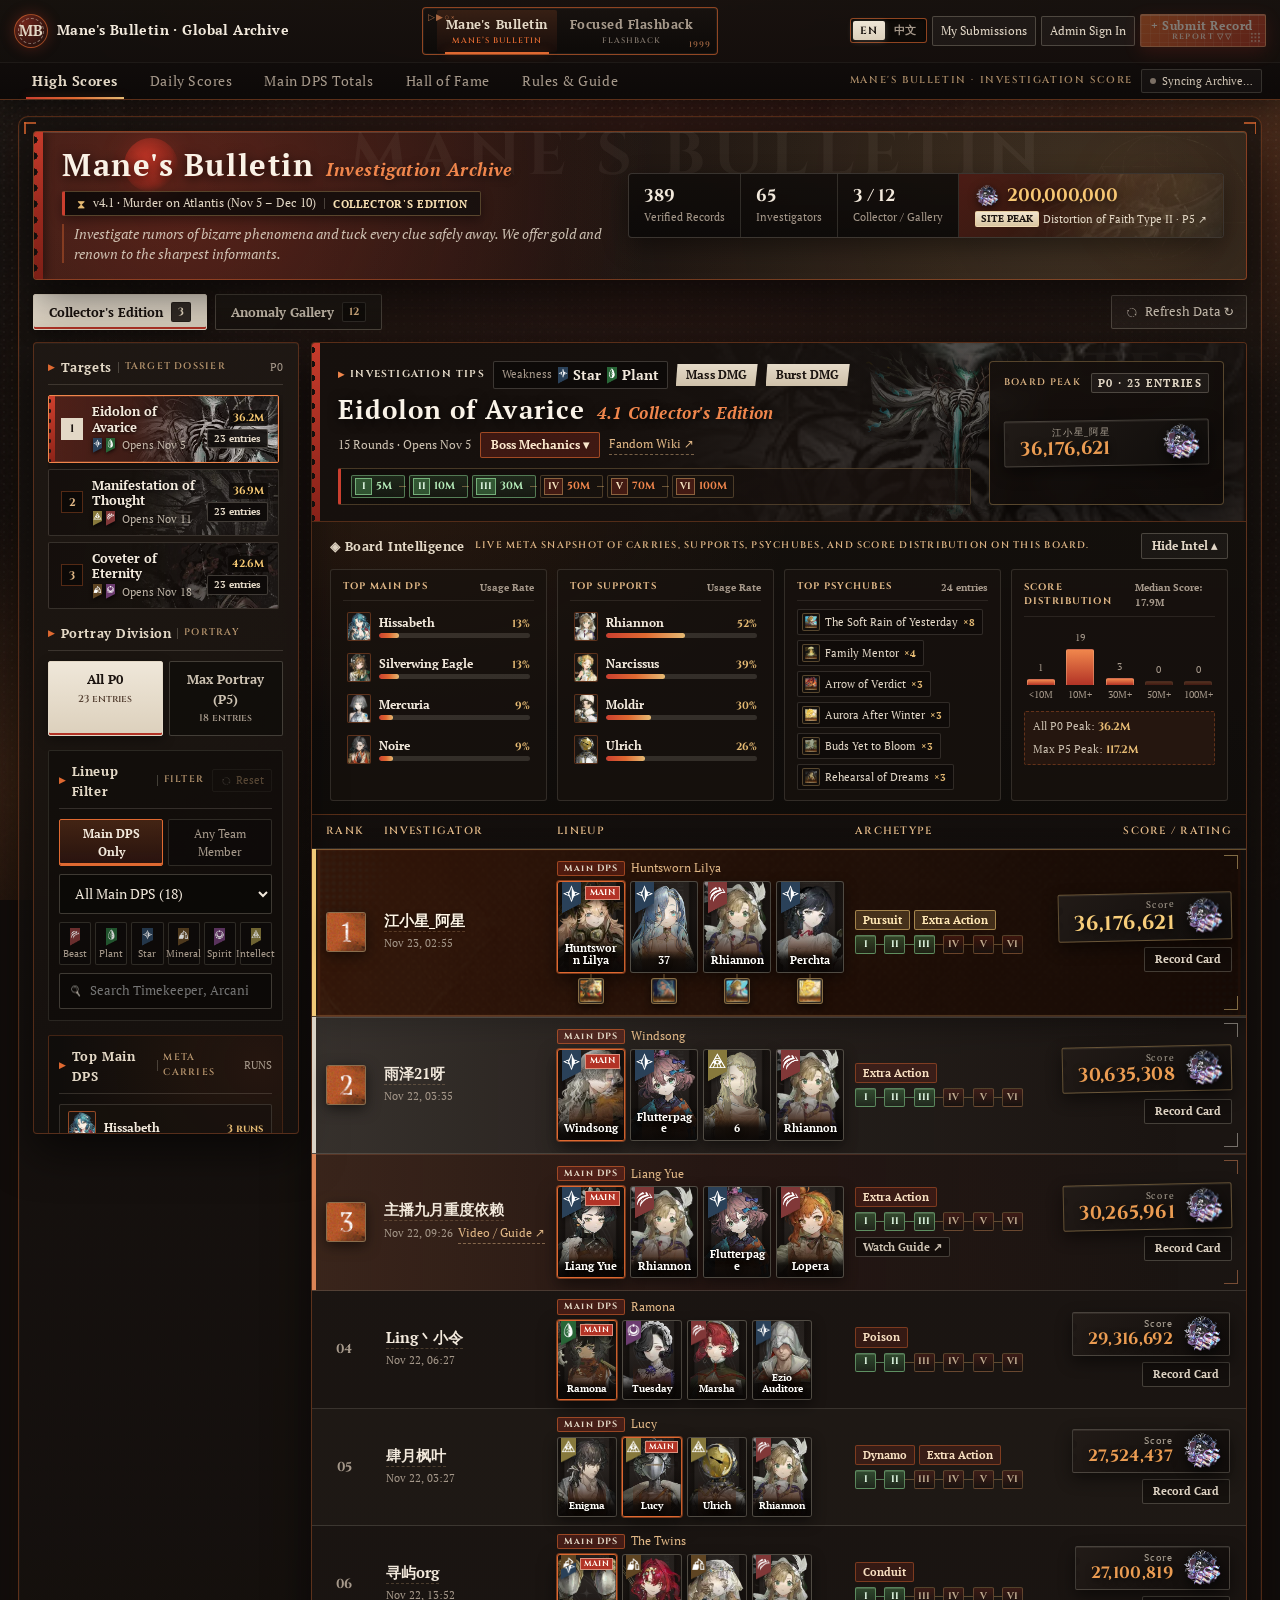
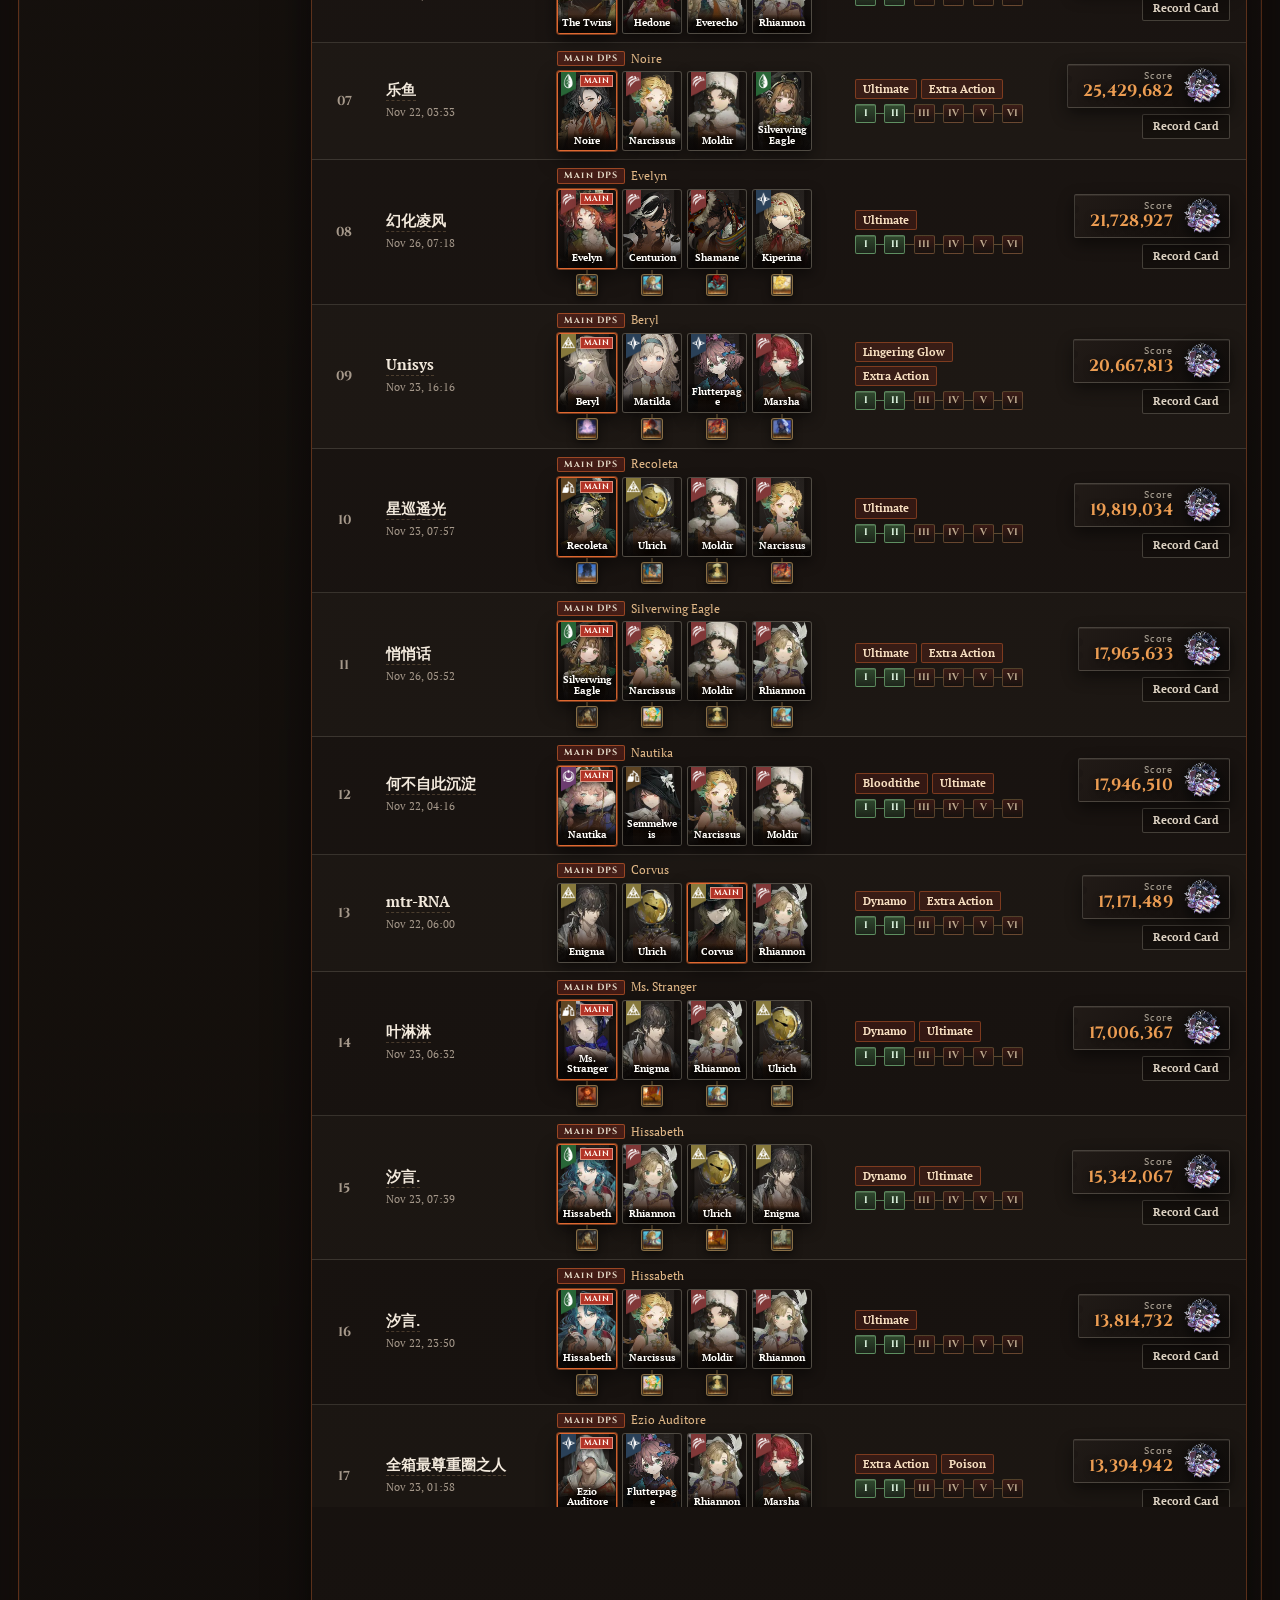
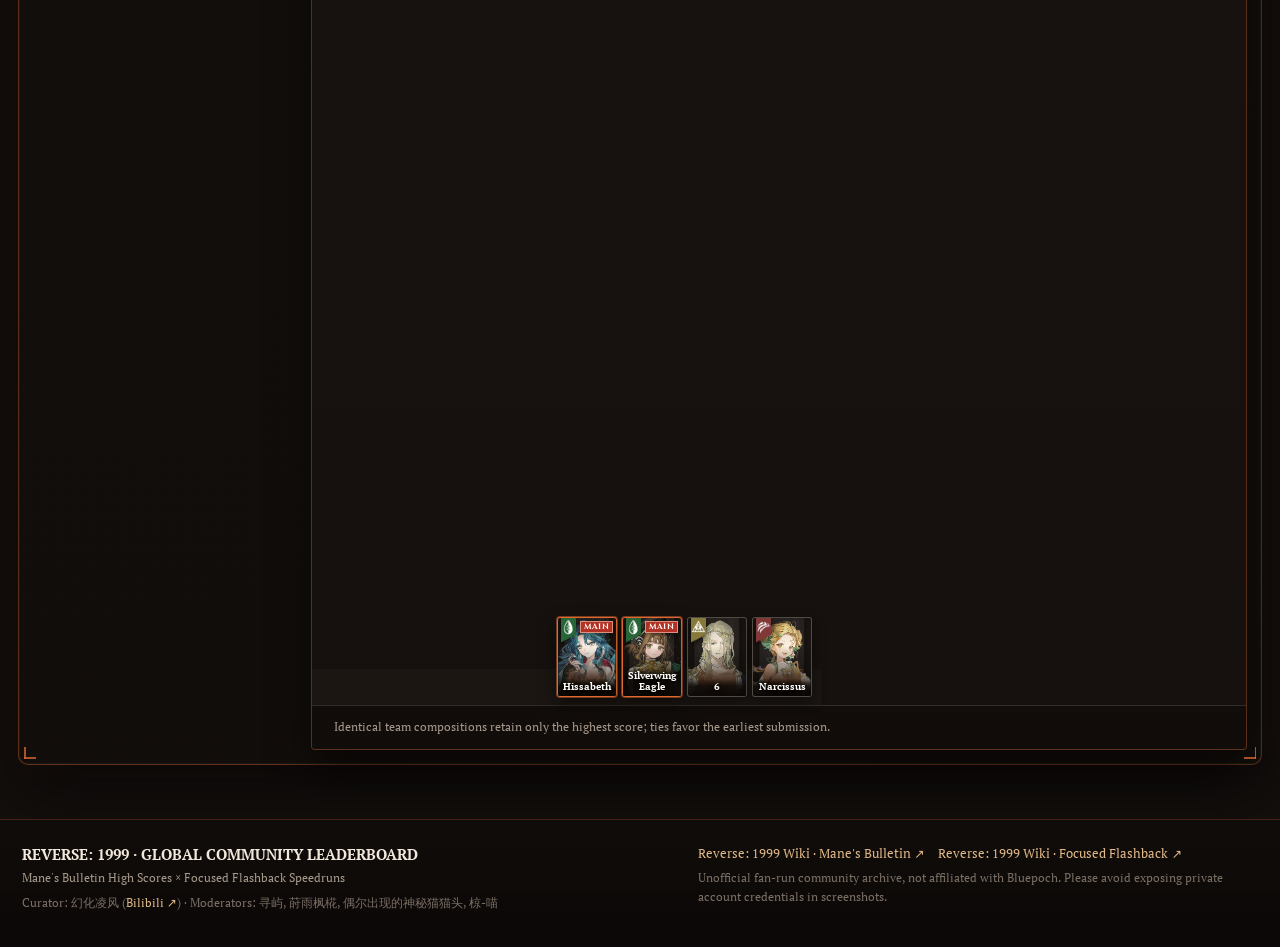
==== commit c9ca739d: "Remove YouTube mention from Chinese submission video link field" ====
--- a/index.html
+++ b/index.html
@@ -7,10 +7,10 @@
   <meta name="description" content="Reverse: 1999 global community leaderboard combining Mane's Bulletin high scores and Focused Flashback 0–6 round speedruns, with instant EN/ZH toggle and offline-first archive." />
   <title>Reverse: 1999 · Mane's Bulletin &amp; Focused Flashback Leaderboard</title>
   <link rel="icon" href="data:image/svg+xml,%3Csvg xmlns='http://www.w3.org/2000/svg' viewBox='0 0 64 64'%3E%3Ccircle cx='32' cy='32' r='30' fill='%231b1411' stroke='%23df6931' stroke-width='3'/%3E%3Ctext x='32' y='40' text-anchor='middle' font-size='24' font-family='Georgia,serif' font-weight='700' fill='%23ede4d7'%3EMB%3C/text%3E%3C/svg%3E" />
-  <link rel="stylesheet" href="./styles.css?v=20261127-v5" />
-  <link rel="stylesheet" href="./submission-progress.css?v=20261127-v5" />
-  <script src="./config.js?v=20261127-v5"></script>
-  <script defer src="./app.bundle.js?v=20261127-v5"></script>
+  <link rel="stylesheet" href="./styles.css?v=20261127-v8" />
+  <link rel="stylesheet" href="./submission-progress.css?v=20261127-v8" />
+  <script src="./config.js?v=20261127-v8"></script>
+  <script defer src="./app.bundle.js?v=20261127-v8"></script>
 </head>
 <body data-mode="flashback" data-lang="en">
   <div class="arch-backdrop" aria-hidden="true"></div>
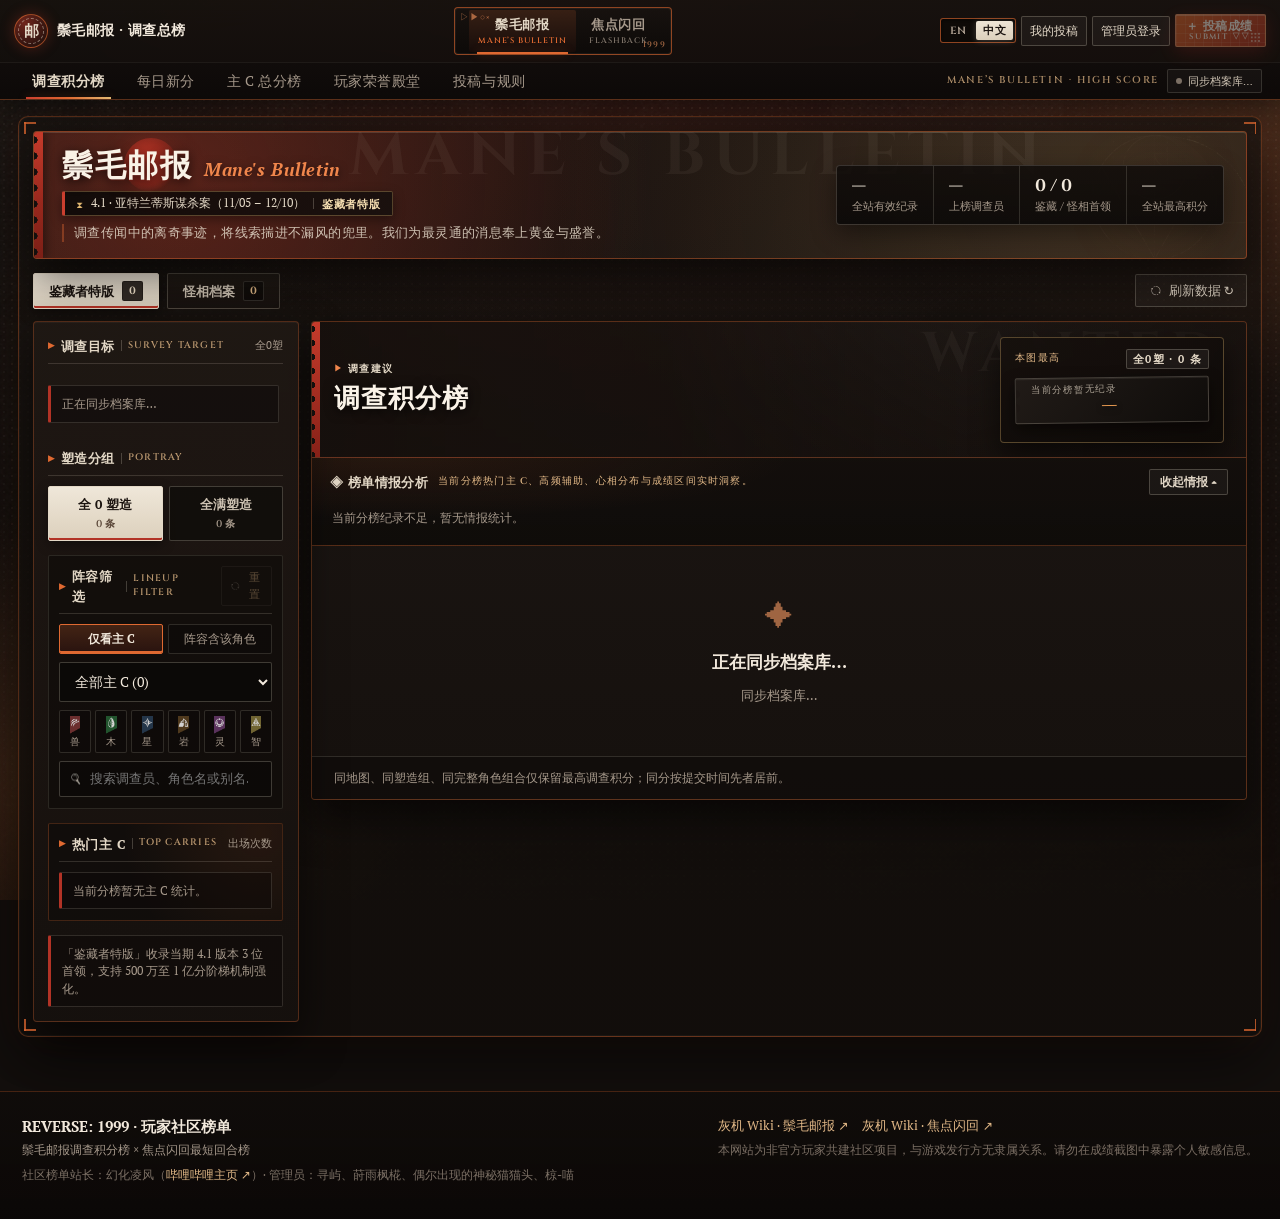
==== commit 146d8939: "perf(mobile): Chinese default shell, split EN/ZH packs, minify & lazy load" ====
--- a/index.html
+++ b/index.html
@@ -1,79 +1,112 @@
 <!doctype html>
-<html lang="en" data-default-lang="auto">
+<html lang="zh-CN" data-default-lang="zh">
 <head>
   <meta charset="utf-8" />
   <meta name="viewport" content="width=device-width, initial-scale=1, viewport-fit=cover" />
   <meta name="theme-color" content="#161210" />
-  <meta name="description" content="Reverse: 1999 global community leaderboard combining Mane's Bulletin high scores and Focused Flashback 0–6 round speedruns, with instant EN/ZH toggle and offline-first archive." />
-  <title>Reverse: 1999 · Mane's Bulletin &amp; Focused Flashback Leaderboard</title>
-  <link rel="icon" href="data:image/svg+xml,%3Csvg xmlns='http://www.w3.org/2000/svg' viewBox='0 0 64 64'%3E%3Ccircle cx='32' cy='32' r='30' fill='%231b1411' stroke='%23df6931' stroke-width='3'/%3E%3Ctext x='32' y='40' text-anchor='middle' font-size='24' font-family='Georgia,serif' font-weight='700' fill='%23ede4d7'%3EMB%3C/text%3E%3C/svg%3E" />
-  <link rel="stylesheet" href="./styles.css?v=20261127-v8" />
-  <link rel="stylesheet" href="./submission-progress.css?v=20261127-v8" />
-  <script src="./config.js?v=20261127-v8"></script>
-  <script defer src="./app.bundle.js?v=20261127-v8"></script>
+  <meta name="description" content="重返未来：1999 玩家社区榜单——融合「鬃毛邮报」调查积分榜与「焦点闪回」最短回合纪录，内置中英双语切换与实时档案库。" />
+  <title>重返未来：1999 · 鬃毛邮报 &amp; 焦点闪回 玩家榜单</title>
+  <link rel="icon" href="data:image/svg+xml,%3Csvg xmlns='http://www.w3.org/2000/svg' viewBox='0 0 64 64'%3E%3Ccircle cx='32' cy='32' r='30' fill='%231b1411' stroke='%23df6931' stroke-width='3'/%3E%3Ctext x='32' y='43' text-anchor='middle' font-size='32' font-family='serif' fill='%23ede4d7'%3E%E9%82%AE%3C/text%3E%3C/svg%3E" />
+  <link rel="stylesheet" href="./styles.bundle.css?v=20261127-mobile-perf1" />
+  <script src="./config.js?v=20261127-mobile-perf1"></script>
+  <script>
+    (function () {
+      var ASSET_VER = '20261127-mobile-perf1';
+      function norm(v) {
+        v = String(v || '').trim().toLowerCase();
+        if (!v) return '';
+        if (v === 'zh' || v.indexOf('zh-') === 0 || v === 'cn' || v === 'zh_cn') return 'zh';
+        if (v === 'en' || v.indexOf('en-') === 0) return 'en';
+        return '';
+      }
+      var lang = '';
+      try { lang = norm(new URLSearchParams(location.search || '').get('lang')); } catch (e) {}
+      if (!lang) {
+        try { lang = norm(localStorage.getItem('r1999-lang')); } catch (e) {}
+      }
+      if (!lang) {
+        var domDef = String(document.documentElement.getAttribute('data-default-lang') || '').trim().toLowerCase();
+        if (domDef && domDef !== 'auto') lang = norm(domDef);
+      }
+      if (!lang) {
+        var cfgDef = String((window.LEADERBOARD_CONFIG && window.LEADERBOARD_CONFIG.defaultLang) || '').trim().toLowerCase();
+        if (cfgDef && cfgDef !== 'auto') lang = norm(cfgDef);
+      }
+      if (!lang) lang = 'zh';
+      document.documentElement.lang = lang === 'zh' ? 'zh-CN' : 'en';
+      window.__R1999_BOOT_LANG__ = lang;
+      window.__R1999_ASSET_VER__ = ASSET_VER;
+      if (typeof fetch === 'function') {
+        window.__R1999_LANG_PROMISE__ = fetch('./data/lang-' + lang + '.json?v=' + encodeURIComponent(ASSET_VER), { cache: 'default' })
+          .then(function (r) { if (!r.ok) throw new Error('HTTP ' + r.status); return r.json(); })
+          .catch(function () { return null; });
+      }
+    })();
+  </script>
+  <script defer src="./app.bundle.js?v=20261127-mobile-perf1"></script>
 </head>
-<body data-mode="flashback" data-lang="en">
+<body data-mode="flashback" data-lang="zh">
   <div class="arch-backdrop" aria-hidden="true"></div>
   <div class="halftone-layer" aria-hidden="true"></div>
   <div class="paper-grain" aria-hidden="true"></div>
 
   <header class="topbar" id="top">
     <div class="topbar-inner">
-      <a class="brand" id="brandHomeLink" href="#mane/scores" data-switch-mode="mane" aria-label="Return to Leaderboard Home">
+      <a class="brand" id="brandHomeLink" href="#mane/scores" data-switch-mode="mane" aria-label="返回榜单首页">
         <span class="brand-seal" aria-hidden="true">
           <span class="seal-ring"></span>
-          <span class="seal-glyph" id="brandGlyph">MB</span>
+          <span class="seal-glyph" id="brandGlyph">Ⅸ</span>
         </span>
         <span class="brand-copy">
-          <strong id="brandTitle">Mane's Bulletin · Global Archive</strong>
-          <small id="brandSub">REVERSE: 1999 · COMMUNITY LEADERBOARD</small>
+          <strong id="brandTitle">焦点闪回 · 纪录档案</strong>
+          <small id="brandSub">REVERSE: 1999 · COMMUNITY ARCHIVE</small>
         </span>
       </a>
 
-      <div class="mode-switcher" id="modeSwitcher" role="tablist" aria-label="Switch Leaderboard Mode">
+      <div class="mode-switcher" id="modeSwitcher" role="tablist" aria-label="榜单模式切换">
         <span class="frame-glyphs left" aria-hidden="true">▷▶○×</span>
-        <button type="button" class="mode-tab active" role="tab" aria-selected="true" data-mode-switch="mane">
-          <span class="mode-cn" id="modeManeLabel">Mane's Bulletin</span>
+        <button type="button" class="mode-tab" role="tab" aria-selected="false" data-mode-switch="mane">
+          <span class="mode-cn" id="modeManeLabel">鬃毛邮报</span>
           <span class="mode-en">MANE’S BULLETIN</span>
         </button>
-        <button type="button" class="mode-tab" role="tab" aria-selected="false" data-mode-switch="flashback">
-          <span class="mode-cn" id="modeFbLabel">Focused Flashback</span>
+        <button type="button" class="mode-tab active" role="tab" aria-selected="true" data-mode-switch="flashback">
+          <span class="mode-cn" id="modeFbLabel">焦点闪回</span>
           <span class="mode-en">FLASHBACK</span>
         </button>
         <span class="frame-glyphs right" aria-hidden="true">1999</span>
       </div>
 
       <div class="top-actions">
-        <div class="lang-switch" role="group" aria-label="Language">
-          <button type="button" class="lang-btn active" data-set-lang="en" aria-pressed="true">EN</button>
-          <button type="button" class="lang-btn" data-set-lang="zh" aria-pressed="false">中文</button>
+        <div class="lang-switch" role="group" aria-label="切换中英文界面">
+          <button type="button" class="lang-btn" data-set-lang="en" aria-pressed="false">EN</button>
+          <button type="button" class="lang-btn active" data-set-lang="zh" aria-pressed="true">中文</button>
         </div>
         <button type="button" id="adminCenterBtn" class="ghost-btn" hidden>
-          <span class="acc-full">Admin Panel</span><span class="acc-short">Admin</span>
+          <span class="acc-full">管理后台</span><span class="acc-short">后台</span>
         </button>
         <button type="button" id="mySubmissionsBtn" class="ghost-btn" data-action="my-submissions">
-          <span class="acc-full">My Submissions</span><span class="acc-short">Mine</span>
+          <span class="acc-full">我的投稿</span><span class="acc-short">进度</span>
         </button>
         <button type="button" id="accountBtn" class="ghost-btn">
-          <span class="acc-full">Admin Sign In</span><span class="acc-short">Sign In</span>
+          <span class="acc-full">管理员登录</span><span class="acc-short">登录</span>
         </button>
         <button type="button" id="submitBtn" class="action-cta-btn">
-          <span class="cta-main" id="submitBtnMain">+ Submit<span class="cta-ext"> Record</span></span>
-          <span class="cta-sub" id="submitBtnSub" aria-hidden="true">REPORT ▽▽</span>
+          <span class="cta-main" id="submitBtnMain">＋ 投稿<span class="cta-ext">成绩</span></span>
+          <span class="cta-sub" id="submitBtnSub" aria-hidden="true">SUBMIT ▽▽</span>
         </button>
       </div>
     </div>
 
-    <nav class="subnav-bar" id="subnavBar" aria-label="Leaderboard Views">
+    <nav class="subnav-bar" id="subnavBar" aria-label="榜单视图导航">
       <div class="subnav-inner" id="subnav">
         <div class="subnav-tabs" id="subnavTabs"></div>
         <div class="subnav-right" id="subnavRight">
-          <span class="subnav-meta" id="subnavMeta">MANE'S BULLETIN · INVESTIGATION SCORE</span>
+          <span class="subnav-meta" id="subnavMeta">FOCUSED FLASHBACK · SPEEDRUNS</span>
           <span id="connectionBadge" class="status-pill is-offline-archive" aria-live="polite">
             <span class="status-dot"></span>
-            <span id="connectionText">Offline Archive · v4.1</span>
+            <span id="connectionText">同步档案库…</span>
           </span>
-          <button type="button" id="syncLiveBtn" class="sync-live-btn" data-action="sync-live">Sync Live ↻</button>
+          <button type="button" id="syncLiveBtn" class="sync-live-btn" data-action="sync-live">同步在线库 ↻</button>
         </div>
       </div>
     </nav>
@@ -90,7 +123,9 @@
 
       <div id="globalNotice" class="global-notice" role="status" hidden></div>
 
-      <div id="workspace" class="workspace"></div>
+      <div id="workspace" class="workspace">
+        <div class="boot-skeleton"><span>正在同步最新榜单档案…</span></div>
+      </div>
     </div>
   </main>
 
@@ -98,21 +133,21 @@
     <div class="footer-inner">
       <div class="footer-col">
         <div class="footer-brand">
-          <strong>REVERSE: 1999 · GLOBAL COMMUNITY LEADERBOARD</strong>
-          <span>Mane's Bulletin High Scores × Focused Flashback Speedruns</span>
+          <strong>REVERSE: 1999 · 玩家社区榜单</strong>
+          <span>鬃毛邮报调查积分榜 × 焦点闪回最短回合榜</span>
         </div>
         <p class="footer-credits">
-          Curator: <span class="is-player-name">幻化凌风</span> (<a href="https://space.bilibili.com/266889606" target="_blank" rel="noopener noreferrer">Bilibili ↗</a>) ·
-          Moderators: <span class="is-player-name">寻屿</span>, <span class="is-player-name">莳雨枫椛</span>, <span class="is-player-name">偶尔出现的神秘猫猫头</span>, <span class="is-player-name">椋-喵</span>
+          社区榜单站长：<span class="is-player-name">幻化凌风</span>（<a href="https://space.bilibili.com/266889606" target="_blank" rel="noopener noreferrer">哔哩哔哩主页 ↗</a>）·
+          管理员：<span class="is-player-name">寻屿</span>、<span class="is-player-name">莳雨枫椛</span>、<span class="is-player-name">偶尔出现的神秘猫猫头</span>、<span class="is-player-name">椋-喵</span>
         </p>
       </div>
       <div class="footer-col footer-links">
         <div class="footer-ref-links">
-          <a href="https://reverse1999.fandom.com/wiki/Mane%27s_Bulletin" target="_blank" rel="noopener noreferrer">Reverse: 1999 Wiki · Mane's Bulletin ↗</a>
-          <a href="https://reverse1999.fandom.com/wiki/Focused_Flashback" target="_blank" rel="noopener noreferrer">Reverse: 1999 Wiki · Focused Flashback ↗</a>
+          <a href="https://res1999.huijiwiki.com/wiki/%E9%AC%83%E6%AF%9B%E9%82%AE%E6%8A%A5" target="_blank" rel="noopener noreferrer">灰机 Wiki · 鬃毛邮报 ↗</a>
+          <a href="https://res1999.huijiwiki.com/wiki/%E7%84%A6%E7%82%B9%E9%97%AA%E5%9B%9E" target="_blank" rel="noopener noreferrer">灰机 Wiki · 焦点闪回 ↗</a>
         </div>
         <p class="footer-disclaimer">
-          Unofficial fan-run community archive, not affiliated with Bluepoch. Please avoid exposing private account credentials in screenshots.
+          本网站为非官方玩家共建社区项目，与游戏发行方无隶属关系。请勿在成绩截图中暴露个人敏感信息。
         </p>
       </div>
     </div>
--- a/styles.bundle.css
+++ b/styles.bundle.css
@@ -0,0 +1 @@
+@font-face{font-family:UTTU Regular;src:url(./assets/fonts/uttu-regular-400.woff2) format("woff2");font-weight:400;font-style:normal;font-display:swap;unicode-range:U+0000-024F,U+0259,U+1E00-1EFF,U+2000-206F,U+20A0-20CF,U+2100-218F,U+2200-22FF,U+2500-26FF}@font-face{font-family:UTTU Regular;src:url(./assets/fonts/uttu-regular-700.woff2) format("woff2");font-weight:700;font-style:normal;font-display:swap;unicode-range:U+0000-024F,U+0259,U+1E00-1EFF,U+2000-206F,U+20A0-20CF,U+2100-218F,U+2200-22FF,U+2500-26FF}@font-face{font-family:UTTU Regular;src:url(./assets/fonts/uttu-regular-400-italic.woff2) format("woff2");font-weight:400;font-style:italic;font-display:swap;unicode-range:U+0000-024F,U+0259,U+1E00-1EFF,U+2000-206F,U+20A0-20CF,U+2100-218F,U+2200-22FF,U+2500-26FF}@font-face{font-family:UTTU Regular;src:url(./assets/fonts/uttu-regular-700-italic.woff2) format("woff2");font-weight:700;font-style:italic;font-display:swap;unicode-range:U+0000-024F,U+0259,U+1E00-1EFF,U+2000-206F,U+20A0-20CF,U+2100-218F,U+2200-22FF,U+2500-26FF}@font-face{font-family:Playfair Display;src:url(./assets/fonts/uttu-playfair-display-latin.woff2) format("woff2");font-weight:400 900;font-style:normal;font-display:swap;unicode-range:U+0000-024F,U+0259,U+1E00-1EFF,U+2000-206F,U+20A0-20CF,U+2100-218F,U+2200-22FF,U+2500-26FF}@font-face{font-family:Cinzel Decorative;src:url(./assets/fonts/uttu-cinzel-decorative-latin.woff2) format("woff2");font-weight:400;font-style:normal;font-display:swap;unicode-range:U+0000-024F,U+0259,U+1E00-1EFF,U+2000-206F,U+20A0-20CF,U+2100-218F,U+2200-22FF,U+2500-26FF}@font-face{font-family:UTTU Typewriter;src:url(./assets/fonts/uttu-typewriter.woff2) format("woff2");font-weight:400;font-style:normal;font-display:swap;unicode-range:U+0000-024F,U+0259,U+1E00-1EFF,U+2000-206F,U+20A0-20CF,U+2100-218F,U+2200-22FF,U+2500-26FF}@font-face{font-family:Work Sans;src:url(./assets/fonts/uttu-work-sans-latin.woff2) format("woff2");font-weight:100 900;font-style:normal;font-display:swap;unicode-range:U+0000-024F,U+0259,U+1E00-1EFF,U+2000-206F,U+20A0-20CF,U+2100-218F,U+2200-22FF,U+2500-26FF}@font-face{font-family:Cormorant Garamond;src:url(./assets/fonts/cormorant-garamond-latin-400-normal.woff2) format("woff2");font-weight:400;font-style:normal;font-display:swap;unicode-range:U+0000-024F,U+0259,U+1E00-1EFF,U+2000-206F,U+20A0-20CF,U+2100-218F,U+2200-22FF,U+2500-26FF}@font-face{font-family:Cormorant Garamond;src:url(./assets/fonts/cormorant-garamond-latin-400-italic.woff2) format("woff2");font-weight:400;font-style:italic;font-display:swap;unicode-range:U+0000-024F,U+0259,U+1E00-1EFF,U+2000-206F,U+20A0-20CF,U+2100-218F,U+2200-22FF,U+2500-26FF}@font-face{font-family:Cormorant Garamond;src:url(./assets/fonts/cormorant-garamond-latin-600-normal.woff2) format("woff2");font-weight:600;font-style:normal;font-display:swap;unicode-range:U+0000-024F,U+0259,U+1E00-1EFF,U+2000-206F,U+20A0-20CF,U+2100-218F,U+2200-22FF,U+2500-26FF}@font-face{font-family:Cormorant Garamond;src:url(./assets/fonts/cormorant-garamond-latin-600-italic.woff2) format("woff2");font-weight:600;font-style:italic;font-display:swap;unicode-range:U+0000-024F,U+0259,U+1E00-1EFF,U+2000-206F,U+20A0-20CF,U+2100-218F,U+2200-22FF,U+2500-26FF}@font-face{font-family:Cormorant Garamond;src:url(./assets/fonts/cormorant-garamond-latin-700-normal.woff2) format("woff2");font-weight:700;font-style:normal;font-display:swap;unicode-range:U+0000-024F,U+0259,U+1E00-1EFF,U+2000-206F,U+20A0-20CF,U+2100-218F,U+2200-22FF,U+2500-26FF}@font-face{font-family:Cinzel;src:url(./assets/fonts/cinzel-latin-600-normal.woff2) format("woff2");font-weight:600;font-style:normal;font-display:swap;unicode-range:U+0000-024F,U+0259,U+1E00-1EFF,U+2000-206F,U+20A0-20CF,U+2100-218F,U+2200-22FF,U+2500-26FF}@font-face{font-family:Cinzel;src:url(./assets/fonts/cinzel-latin-700-normal.woff2) format("woff2");font-weight:700;font-style:normal;font-display:swap;unicode-range:U+0000-024F,U+0259,U+1E00-1EFF,U+2000-206F,U+20A0-20CF,U+2100-218F,U+2200-22FF,U+2500-26FF}@font-face{font-family:Inter;src:url(./assets/fonts/inter-latin-400-normal.woff2) format("woff2");font-weight:400;font-style:normal;font-display:swap;unicode-range:U+0000-024F,U+0259,U+1E00-1EFF,U+2000-206F,U+20A0-20CF,U+2100-218F,U+2200-22FF,U+2500-26FF}@font-face{font-family:Inter;src:url(./assets/fonts/inter-latin-500-normal.woff2) format("woff2");font-weight:500;font-style:normal;font-display:swap;unicode-range:U+0000-024F,U+0259,U+1E00-1EFF,U+2000-206F,U+20A0-20CF,U+2100-218F,U+2200-22FF,U+2500-26FF}@font-face{font-family:Inter;src:url(./assets/fonts/inter-latin-600-normal.woff2) format("woff2");font-weight:600;font-style:normal;font-display:swap;unicode-range:U+0000-024F,U+0259,U+1E00-1EFF,U+2000-206F,U+20A0-20CF,U+2100-218F,U+2200-22FF,U+2500-26FF}:root{--bg-deep: #130f0d;--bg-surface: #181310;--bg-panel: #1d1714;--bg-panel-alt: #251e19;--bg-card-hover: #2d241e;--crimson: #b23326;--crimson-bright: #cb3f2f;--crimson-deep: #7f2118;--copper: #df6931;--copper-bright: #f0864c;--copper-light: #eba06c;--copper-italic: #d96e3c;--bronze: #c27b4f;--bronze-track: #4c392c;--gold: #e5ba73;--gold2: #c9944c;--paper-cream: #e3d8c6;--paper-light: #e7ddd0;--paper-warm: #d4c8b4;--paper-deep: #c4b59e;--paper-ink: #1b1410;--paper-ink-soft: #564234;--parchment: #f2e9dc;--ivory: #e2d7c7;--linen: #cdc2b2;--brass: #e1b887;--ink-strong: #f6efe4;--ink-body: #d6cbb9;--ink-muted: #a6998b;--ink-dim: #7b6f64;--muted: var(--ink-muted);--line: rgba(235, 224, 208, .16);--success: #82c488;--local-teal: #8cd3c8;--line-hair: rgba(236, 226, 210, .15);--line-warm: rgba(227, 216, 198, .24);--line-subtle: rgba(223, 105, 49, .34);--line-strong: rgba(223, 105, 49, .62);--accent-primary: #b83b28;--accent-glow: rgba(223, 105, 49, .34);--accent-text: #df6931;--font-serif: "UTTU Regular", "Playfair Display", Georgia, serif;--font-display: "Cinzel", "Cinzel Decorative", "UTTU Regular", Georgia, serif;--font-italic: "UTTU Regular", "Cormorant Garamond", Georgia, serif;--font-sans: "UTTU Regular", "Work Sans", "Inter", system-ui, -apple-system, sans-serif;--font-typewriter: "UTTU Typewriter", ui-monospace, SFMono-Regular, Consolas, monospace;--radius-xs: 2px;--radius-sm: 4px;--radius-frame: 10px;--radius-arch: 3px 26px 3px 26px;--shadow-panel: 0 18px 44px rgba(0, 0, 0, .56), 0 1px 0 rgba(255, 240, 220, .04) inset;--shadow-card: 0 10px 28px rgba(0, 0, 0, .44);--max-width: 1400px}body[data-lang=en]{--font-serif: "UTTU Regular", "Playfair Display", Georgia, serif;--font-display: "Cinzel", "Cinzel Decorative", "UTTU Regular", Georgia, serif;--font-italic: "UTTU Regular", "Cormorant Garamond", Georgia, serif;--font-sans: "UTTU Regular", "Work Sans", "Inter", system-ui, -apple-system, sans-serif;--font-typewriter: "UTTU Typewriter", ui-monospace, SFMono-Regular, Consolas, monospace}body[data-lang=zh]{--font-serif: "UTTU Regular", "Noto Serif SC", "Source Han Serif SC", "Songti SC", "STSong", Georgia, serif;--font-display: "Cinzel", "UTTU Regular", "Noto Serif SC", Georgia, serif;--font-italic: "UTTU Regular", "Cormorant Garamond", Georgia, serif;--font-sans: "UTTU Regular", "Work Sans", "Inter", system-ui, -apple-system, "PingFang SC", "Microsoft YaHei", sans-serif;--font-typewriter: "UTTU Typewriter", ui-monospace, SFMono-Regular, Consolas, monospace}body[data-mode=flashback]{--bg-deep: #0f1018;--bg-surface: #151621;--bg-panel: #1a1b28;--bg-panel-alt: #222334;--bg-card-hover: #292a3e;--line-subtle: rgba(229, 186, 115, .3);--line-strong: rgba(229, 186, 115, .58);--accent-primary: #c99e57;--accent-glow: rgba(229, 186, 115, .3);--accent-text: #e5ba73;--copper-italic: #e5ba73}*,*:before,*:after{box-sizing:border-box}[hidden]{display:none!important}html{scroll-behavior:smooth;color-scheme:dark;max-width:100%;overflow-x:clip}body{margin:0;min-height:100vh;max-width:100%;background-color:var(--bg-deep);color:var(--parchment);font-family:var(--font-sans);font-size:14px;line-height:1.55;overflow-x:clip;position:relative;-webkit-font-smoothing:antialiased}::-webkit-scrollbar{width:7px;height:7px}::-webkit-scrollbar-track{background:#1a1410;border-left:1px solid rgba(223,105,49,.14)}::-webkit-scrollbar-thumb{background:linear-gradient(180deg,#df6931,#a44020);border-radius:99px}::-webkit-scrollbar-thumb:hover{background:var(--copper-bright)}body[data-mode=flashback] ::-webkit-scrollbar-thumb{background:linear-gradient(180deg,#e5ba73,#9e783d)}.arch-backdrop{position:fixed;inset:0;pointer-events:none;z-index:0;background-color:#15100d;background-image:radial-gradient(ellipse 84% 48% at 50% -6%,rgba(188,56,38,.34),transparent 64%),radial-gradient(ellipse 46% 42% at 96% 18%,rgba(223,105,49,.24),transparent 62%),radial-gradient(ellipse 44% 44% at 4% 86%,rgba(214,118,52,.2),transparent 66%),linear-gradient(180deg,#18120e9e,#130e0bbd 46%,#0f0b09db),url(./assets/uttu/bg_paper.webp),url(./assets/official/discord-bg.jpg);background-position:center top,right top,left bottom,center,center bottom,center top;background-size:auto,auto,auto,auto,cover,cover;background-repeat:no-repeat;background-blend-mode:normal,screen,screen,normal,screen,normal;transition:background .35s ease}body[data-mode=flashback] .arch-backdrop{background-color:#0e0f18;background-image:radial-gradient(ellipse 78% 46% at 52% -6%,rgba(229,186,115,.22),transparent 60%),radial-gradient(ellipse 48% 46% at 90% 24%,rgba(112,88,174,.24),transparent 66%),radial-gradient(ellipse 46% 42% at 8% 82%,rgba(74,104,158,.2),transparent 64%),linear-gradient(180deg,#10111bb8,#0d0e16d1 52%,#0a0b12eb),url(./assets/uttu/bg_paper.webp),url(./assets/official/discord-bg.jpg);background-blend-mode:normal,screen,screen,normal,soft-light,normal}.halftone-layer{position:fixed;inset:0;pointer-events:none;z-index:0;background-image:radial-gradient(rgba(227,216,198,.085) 1px,transparent 1.15px),radial-gradient(rgba(223,105,49,.05) 1px,transparent 1.15px);background-size:8px 8px,16px 16px;background-position:0 0,4px 4px;mask-image:radial-gradient(ellipse 96% 86% at 50% 28%,rgba(0,0,0,.85) 36%,transparent 100%);-webkit-mask-image:radial-gradient(ellipse 96% 86% at 50% 28%,rgba(0,0,0,.85) 36%,transparent 100%)}.paper-grain{position:fixed;inset:0;pointer-events:none;z-index:0;opacity:.085;mix-blend-mode:overlay;background-image:url("data:image/svg+xml,%3Csvg viewBox='0 0 220 220' xmlns='http://www.w3.org/2000/svg'%3E%3Cfilter id='n'%3E%3CfeTurbulence type='fractalNoise' baseFrequency='0.82' numOctaves='3' stitchTiles='stitch'/%3E%3C/filter%3E%3Crect width='100%25' height='100%25' filter='url(%23n)' opacity='1'/%3E%3C/svg%3E")}.uttu-micro-icon{width:15px;height:15px;object-fit:contain;display:inline-block;flex-shrink:0;opacity:.9}.icon-btn{display:inline-flex;align-items:center;gap:6px}.search-input-wrap{position:relative}.search-input-icon{position:absolute;left:10px;top:50%;transform:translateY(-50%);width:13px;height:15px;object-fit:contain;opacity:.78;pointer-events:none}.filter-input.has-icon{padding-left:30px}:focus-visible{outline:2px solid var(--copper-bright);outline-offset:2px}button,input,select,textarea{font:inherit;color:inherit}button,a,select,input,summary{touch-action:manipulation;-webkit-tap-highlight-color:transparent}.acc-short{display:none}a{color:var(--brass);text-decoration:none}a:hover{color:var(--parchment)}.topbar{position:sticky;top:0;z-index:40;background:linear-gradient(180deg,#16110ef5,#100c0af0);backdrop-filter:blur(14px);border-bottom:1px solid rgba(223,105,49,.34);box-shadow:0 6px 24px #00000073}body[data-mode=flashback] .topbar{background:linear-gradient(180deg,#11121cf5,#0d0e16f0);border-bottom-color:#e5ba734d}.topbar-inner{max-width:var(--max-width);margin:0 auto;padding:7px 18px;display:flex;align-items:center;justify-content:space-between;gap:10px;min-width:0}.brand{display:inline-flex;align-items:center;gap:9px;flex:0 1 auto;min-width:0}.brand-seal{position:relative;width:34px;height:34px;display:grid;place-items:center;border-radius:50%;border:1px solid var(--line-strong);background:radial-gradient(circle at 30% 25%,#c43a2a85,#160e0bf5);color:var(--paper-cream);font-family:var(--font-serif);font-size:14.5px;font-weight:700;box-shadow:0 0 14px #b2332659;flex-shrink:0}body[data-mode=flashback] .brand-seal{background:radial-gradient(circle at 30% 25%,#e5ba7357,#10111af5);color:var(--gold);box-shadow:0 0 14px #e5ba7340}.seal-ring{position:absolute;inset:3px;border-radius:50%;border:1px dashed rgba(227,216,198,.5)}.brand-copy{display:flex;flex-direction:column;line-height:1.18;min-width:0}.brand-copy strong{font-family:var(--font-serif);font-size:14px;font-weight:700;letter-spacing:.03em;color:var(--parchment);white-space:nowrap;overflow:hidden;text-overflow:ellipsis}.brand-copy small{font-family:var(--font-display);font-size:8.5px;letter-spacing:.13em;color:var(--brass);opacity:.85;margin-top:2px;white-space:nowrap;overflow:hidden;text-overflow:ellipsis}.mode-switcher{position:relative;display:inline-flex;align-items:stretch;border:1px solid var(--line-strong);border-radius:var(--radius-sm);padding:2px 20px;background:linear-gradient(180deg,#18120feb,#0d0a08e6);box-shadow:inset 0 0 0 1px #e3d8c60f;gap:4px;flex-shrink:0}.frame-glyphs{position:absolute;font-family:var(--font-display);font-size:8.5px;letter-spacing:.14em;color:var(--bronze);opacity:.82;pointer-events:none;user-select:none}.frame-glyphs.left{top:3px;left:5px}.frame-glyphs.right{bottom:2px;right:5px;font-size:8px}.mode-tab{position:relative;border:0;background:transparent;padding:4px 10px 5px;cursor:pointer;display:flex;flex-direction:column;align-items:center;gap:1px;color:var(--ink-muted);border-radius:var(--radius-xs);transition:color .18s ease,background .18s ease;white-space:nowrap}.mode-tab:after{content:"";position:absolute;left:8px;right:8px;bottom:-2px;height:2px;background:var(--accent-text);box-shadow:0 0 10px var(--accent-glow);transform:scaleX(0);transition:transform .2s ease}.mode-tab:hover{color:var(--parchment);background:#e3d8c60a}.mode-tab.active{color:var(--parchment);background:linear-gradient(180deg,#df693129,#b233260f)}body[data-mode=flashback] .mode-tab.active{background:linear-gradient(180deg,#e5ba7329,#b48c4b0d)}.mode-tab.active .mode-cn{color:var(--paper-cream)}.mode-tab.active .mode-en{color:var(--accent-text);opacity:1}.mode-tab.active:after{transform:scaleX(1)}.mode-cn{font-family:var(--font-serif);font-size:13px;font-weight:700;letter-spacing:.04em}.mode-en{font-family:var(--font-display);font-size:8px;letter-spacing:.12em;opacity:.72}.top-actions{display:flex;align-items:center;gap:6px;flex-shrink:0;min-width:0}.top-actions .ghost-btn{padding:5px 9px;font-size:12px}.lang-switch{display:inline-flex;align-items:center;padding:2px;border:1px solid var(--line-strong);border-radius:3px;background:#0e0a08d9;box-shadow:inset 0 1px 3px #0000008c;gap:2px;flex-shrink:0}.lang-btn{border:0;background:transparent;color:var(--ink-muted);font-family:var(--font-display);font-size:10.5px;font-weight:700;letter-spacing:.06em;padding:3.5px 7px;border-radius:2px;cursor:pointer;line-height:1.15;white-space:nowrap;transition:all .15s ease}.lang-btn:hover:not(.active){color:var(--parchment);background:#e3d8c614}.lang-btn.active{background:linear-gradient(180deg,#eee5d6,#dcd0bc);color:var(--paper-ink);box-shadow:0 1px 6px #e3d8c640}.status-pill{display:inline-flex;align-items:center;gap:6px;padding:5px 9px;border:1px solid var(--line-hair);border-radius:var(--radius-xs);font-size:11px;color:var(--linen);background:#ffffff08;white-space:nowrap}.status-dot{width:6px;height:6px;border-radius:50%;background:var(--ink-dim);flex-shrink:0}.status-pill.online .status-dot{background:#77c27d;box-shadow:0 0 7px #77c27dc7}.status-pill.offline .status-dot{background:#e07c5a}.status-pill.is-offline-archive{border-color:#e5ba737a;background:linear-gradient(135deg,#e5ba7329,#e3d8c60f);color:#f3dcaf;box-shadow:inset 0 0 0 1px #e5ba731a}.status-pill.is-offline-archive .status-dot{background:var(--gold);box-shadow:0 0 7px #e5ba73bf}.sync-live-btn{display:inline-flex;align-items:center;justify-content:center;gap:4px;padding:3px 8px;border:1px solid rgba(229,186,115,.5);border-radius:2px;background:#e5ba7324;color:#fae6bc;font-family:var(--font-serif);font-size:11px;font-weight:600;cursor:pointer;white-space:nowrap;transition:all .15s ease}.sync-live-btn:hover{background:var(--paper-cream);color:var(--paper-ink);border-color:var(--paper-cream)}.action-cta-btn,.copper-btn{position:relative;overflow:hidden;display:inline-flex;align-items:center;justify-content:center;gap:6px;padding:7px 16px;border:1px solid rgba(244,178,134,.65);border-radius:var(--radius-xs);background-color:#c44a27;background-image:linear-gradient(rgba(255,232,210,.1) 1px,transparent 1px),linear-gradient(90deg,rgba(255,232,210,.1) 1px,transparent 1px),linear-gradient(135deg,#df6931e0,#b23326f0),url(./assets/official/btn-bg.png);background-size:9px 9px,9px 9px,100% 100%,cover;background-position:0 0,0 0,center,center;color:#fff9f2;font-family:var(--font-serif);font-size:13px;font-weight:700;letter-spacing:.05em;cursor:pointer;white-space:nowrap;box-shadow:0 5px 18px #b233266b,inset 0 1px #fff0e040;transition:transform .14s ease,filter .14s ease,box-shadow .14s ease}.action-cta-btn:after{content:"";position:absolute;right:4px;bottom:3px;width:11px;height:11px;pointer-events:none;opacity:.62;background-image:radial-gradient(rgba(255,244,230,.95) 1px,transparent 1.2px);background-size:3.6px 3.6px}.action-cta-btn{flex-direction:column;gap:0;padding:4px 15px 4px 12px;font-size:12.5px;line-height:1.15}.cta-sub{font-family:var(--font-display);font-size:7.8px;letter-spacing:.18em;opacity:.86}body[data-mode=flashback] .action-cta-btn,body[data-mode=flashback] .copper-btn{border-color:#f6daa5b8;background-color:#c89d58;background-image:linear-gradient(rgba(22,16,8,.1) 1px,transparent 1px),linear-gradient(90deg,rgba(22,16,8,.1) 1px,transparent 1px),linear-gradient(135deg,#e7c27d,#bd904a);background-size:9px 9px,9px 9px,100% 100%;color:#18120a;box-shadow:0 5px 18px #e5ba734d,inset 0 1px #fff8e273}body[data-mode=flashback] .action-cta-btn:after{background-image:radial-gradient(rgba(24,18,10,.72) 1px,transparent 1.2px)}.action-cta-btn:hover:not(:disabled),.copper-btn:hover:not(:disabled){filter:brightness(1.1);transform:translateY(-1px);box-shadow:0 8px 22px #df693173}.action-cta-btn:disabled,.copper-btn:disabled{opacity:.45;cursor:not-allowed;transform:none}.paper-btn{display:inline-flex;align-items:center;justify-content:center;gap:6px;padding:7px 14px;border:1px solid rgba(255,248,236,.48);border-radius:var(--radius-xs);background:linear-gradient(180deg,#efe6d8,#dacdb8);color:var(--paper-ink);font-family:var(--font-serif);font-size:13px;font-weight:700;letter-spacing:.03em;cursor:pointer;white-space:nowrap;box-shadow:0 3px 10px #00000057;transition:filter .14s ease,transform .14s ease}.paper-btn:hover{filter:brightness(1.06);transform:translateY(-1px)}.ghost-btn,.outline-btn{display:inline-flex;align-items:center;justify-content:center;gap:6px;padding:6px 12px;border:1px solid var(--line-warm);border-radius:var(--radius-xs);background:#fff8ec0a;color:var(--ivory);font-size:12.5px;cursor:pointer;white-space:nowrap;transition:border-color .15s ease,background .15s ease,color .15s ease}.ghost-btn:hover:not(:disabled),.outline-btn:hover:not(:disabled){border-color:var(--line-strong);background:#df693129;color:var(--parchment)}.outline-btn.selected{border-color:var(--paper-cream);background:linear-gradient(180deg,#ebe2d3,#d9ccb7);color:var(--paper-ink);font-weight:700}body[data-mode=flashback] .outline-btn.selected{border-color:var(--gold);background:linear-gradient(180deg,#efe2c8,#dac59b);color:#19130a}.text-link-btn{display:inline-flex;align-items:center;gap:4px;border:0;background:none;padding:0;color:var(--brass);font-size:12px;cursor:pointer;border-bottom:1px dashed rgba(225,184,135,.48)}.text-link-btn:hover{color:var(--parchment);border-bottom-color:var(--parchment)}.approve-btn{padding:6px 12px;border:1px solid rgba(130,196,136,.56);border-radius:var(--radius-xs);background:#4a86523d;color:#c8f0cc;font-size:12px;cursor:pointer}.approve-btn:hover{background:#4a865261}.danger-btn{padding:6px 12px;border:1px solid rgba(217,107,82,.55);border-radius:var(--radius-xs);background:#b2332638;color:#f9bfb2;font-size:12px;cursor:pointer}.danger-btn:hover{background:#b233265c}.subnav-bar{border-top:1px solid rgba(227,216,198,.08);background:linear-gradient(180deg,#100c0ad6,#0c0908c7)}.subnav-inner{max-width:var(--max-width);margin:0 auto;padding:0 18px;display:flex;align-items:center;justify-content:space-between;gap:12px;min-width:0}.subnav-right{display:flex;align-items:center;gap:8px;flex-shrink:0;margin-left:auto}.subnav-right .status-pill{padding:3px 8px;font-size:10.5px}.subnav-tabs{display:flex;align-items:center;gap:4px;min-width:0;overflow-x:auto;scrollbar-width:none}.subnav-tabs::-webkit-scrollbar{display:none}.subnav-tab{position:relative;border:0;background:transparent;padding:8px 14px;color:var(--ink-muted);font-family:var(--font-serif);font-size:13.5px;letter-spacing:.04em;cursor:pointer;white-space:nowrap;transition:color .15s ease}.subnav-tab:hover{color:var(--parchment)}.subnav-tab.active{color:var(--paper-cream);font-weight:700}.subnav-tab.active:after{content:"";position:absolute;left:8px;right:8px;bottom:0;height:2px;background:linear-gradient(90deg,var(--crimson-bright),var(--copper),var(--gold));box-shadow:0 0 8px var(--accent-glow)}body[data-mode=flashback] .subnav-tab.active:after{background:linear-gradient(90deg,#b88c48,#e5ba73,#f6e0ae)}.subnav-meta{font-family:var(--font-display);font-size:10px;letter-spacing:.16em;color:var(--brass);opacity:.72;white-space:nowrap}.shell{position:relative;z-index:1;max-width:var(--max-width);margin:0 auto;padding:16px 18px 54px}.uttu-shell-frame{position:relative;border:1px solid rgba(223,105,49,.36);border-radius:var(--radius-frame);padding:14px;background:radial-gradient(ellipse 68% 36% at 50% 0%,rgba(178,51,38,.09),transparent 72%),linear-gradient(180deg,#181310bd,#120e0bd1);box-shadow:0 24px 64px #0000008f,0 0 0 1px #e3d8c60a inset,0 0 36px #df693114}body[data-mode=flashback] .uttu-shell-frame{border-color:#e5ba7357;background:radial-gradient(ellipse 68% 36% at 50% 0%,rgba(229,186,115,.08),transparent 72%),linear-gradient(180deg,#141521c2,#0e0f18d6);box-shadow:0 24px 64px #0009,0 0 0 1px #e5ba730d inset,0 0 36px #e5ba730f}.frame-corner{position:absolute;width:14px;height:14px;pointer-events:none;z-index:4}.frame-corner:before,.frame-corner:after{content:"";position:absolute;background:var(--accent-text);opacity:.75}.frame-corner.tl{top:5px;left:5px}.frame-corner.tl:before{top:0;left:0;width:12px;height:1.5px}.frame-corner.tl:after{top:0;left:0;width:1.5px;height:12px}.frame-corner.tr{top:5px;right:5px}.frame-corner.tr:before{top:0;right:0;width:12px;height:1.5px}.frame-corner.tr:after{top:0;right:0;width:1.5px;height:12px}.frame-corner.bl{bottom:5px;left:5px}.frame-corner.bl:before{bottom:0;left:0;width:12px;height:1.5px}.frame-corner.bl:after{bottom:0;left:0;width:1.5px;height:12px}.frame-corner.br{bottom:5px;right:5px}.frame-corner.br:before{bottom:0;right:0;width:12px;height:1.5px}.frame-corner.br:after{bottom:0;right:0;width:1.5px;height:12px}.masthead{position:relative;overflow:hidden;border:1px solid rgba(223,105,49,.42);border-radius:var(--radius-sm);padding:16px 22px 16px 28px;margin-bottom:14px;background:radial-gradient(circle at 12% 38%,rgba(188,52,36,.34),transparent 44%),radial-gradient(circle at 86% 42%,rgba(229,186,115,.16),transparent 50%),linear-gradient(120deg,#281c16f5,#1a1310f5 54%,#221813f2);box-shadow:var(--shadow-panel),inset 0 1px #ebdcc61f;display:grid;grid-template-columns:minmax(0,1.15fr) auto;gap:14px 22px;align-items:center}.masthead:before{content:"";position:absolute;left:0;top:0;bottom:0;width:9px;z-index:2;background:radial-gradient(circle at 0 8px,var(--bg-deep) 3.4px,transparent 3.8px) 0 0 / 9px 16px repeat-y,linear-gradient(180deg,#c63b2b,#99281d 55%,#7c1f16);box-shadow:2px 0 10px #00000073}.masthead:after{content:"";position:absolute;right:-30px;top:-54px;width:240px;height:240px;background:url(./assets/official/pop-light.png) center / contain no-repeat;opacity:.16;pointer-events:none;z-index:0}body[data-mode=flashback] .masthead{border-color:#e5ba736b;background:radial-gradient(circle at 14% 36%,rgba(114,92,178,.24),transparent 46%),radial-gradient(circle at 84% 48%,rgba(229,186,115,.2),transparent 50%),linear-gradient(122deg,#1c1a2af7,#13131ef7 56%,#1a1826f5)}body[data-mode=flashback] .masthead:before{background:radial-gradient(circle at 0 8px,var(--bg-deep) 3.4px,transparent 3.8px) 0 0 / 9px 16px repeat-y,linear-gradient(180deg,#e5ba73,#b78a45 55%,#7d5d2b)}.astrolabe-ornament{position:absolute;right:360px;top:50%;width:210px;height:210px;transform:translateY(-50%);border-radius:50%;border:1px dashed rgba(229,186,115,.22);background:radial-gradient(circle,transparent 58%,rgba(229,186,115,.08) 59%,transparent 61%),url(./assets/official/pop-light.png) center / 88% no-repeat;opacity:.34;pointer-events:none;z-index:0}.astrolabe-ornament:before{content:"";position:absolute;inset:24px;border-radius:50%;border:1px solid rgba(229,186,115,.2)}.masthead-stencil{position:absolute;left:26%;top:-8px;font-family:var(--font-display);font-size:62px;font-weight:700;letter-spacing:.12em;color:#ebe0ce0e;line-height:1;pointer-events:none;user-select:none;white-space:nowrap;z-index:0}.masthead>*:not(.masthead-stencil):not(.astrolabe-ornament){min-width:0;position:relative;z-index:2}.masthead-identity{display:flex;flex-direction:column;align-items:flex-start;gap:7px}.masthead-title-row{position:relative;display:flex;flex-wrap:wrap;align-items:baseline;gap:4px 12px}.masthead-title-row .title-seal-orb{position:absolute;left:62px;top:-10px;width:54px;height:54px;border-radius:50%;background:radial-gradient(circle at 42% 40%,rgba(212,58,42,.88) 0%,rgba(178,45,32,.44) 56%,transparent 72%);filter:drop-shadow(0 0 12px rgba(178,51,38,.45));pointer-events:none;z-index:0}body[data-mode=flashback] .masthead-title-row .title-seal-orb{background:radial-gradient(circle at 42% 40%,rgba(229,186,115,.56) 0%,rgba(182,138,68,.2) 60%,transparent 74%);filter:drop-shadow(0 0 12px rgba(229,186,115,.3))}.masthead h1{position:relative;z-index:1;margin:0;font-family:var(--font-serif);font-size:clamp(24px,2.5vw,31px);font-weight:700;letter-spacing:.05em;color:#f9f2e6;text-shadow:0 3px 12px rgba(0,0,0,.78),0 1px 0 rgba(178,51,38,.3);line-height:1.1}.masthead-en{position:relative;z-index:1;font-family:var(--font-italic);font-style:italic;font-size:18px;font-weight:600;letter-spacing:.03em;color:var(--copper-bright);text-shadow:0 2px 8px rgba(0,0,0,.65)}body[data-mode=flashback] .masthead-en{color:var(--gold)}.masthead-edition-ribbon,.edition-pill{display:inline-flex;flex-wrap:wrap;align-items:center;gap:8px;padding:4px 12px;border:1px solid rgba(229,186,115,.32);border-left:3px solid var(--crimson-bright);border-radius:var(--radius-xs);background:linear-gradient(90deg,#0a0807e0,#140f0dd6);font-size:11.5px;color:var(--paper-cream);line-height:1.3;box-shadow:0 4px 12px #00000061}body[data-mode=flashback] .masthead-edition-ribbon,body[data-mode=flashback] .edition-pill{border-left-color:var(--gold);background:linear-gradient(90deg,#0a0b12e6,#161622db)}.edition-hourglass{color:var(--gold);font-size:12px;line-height:1}.edition-sep{width:1px;height:11px;background:#e3d8c640}.edition-badge-text{font-family:var(--font-serif);font-weight:700;color:#f6dfb2;letter-spacing:.06em;text-transform:uppercase;font-size:11px}.masthead-motto{margin:1px 0 0;padding-left:10px;border-left:2px solid rgba(223,105,49,.45);font-family:var(--font-italic);font-style:italic;font-size:14px;line-height:1.38;color:var(--ivory);opacity:.88;max-width:640px}body[data-lang=zh] .masthead-motto{font-family:var(--font-serif);font-style:normal;font-size:12.5px;letter-spacing:.03em}body[data-mode=flashback] .masthead-motto{border-left-color:#e5ba7373}.masthead-metrics{display:flex;align-items:stretch;border:1px solid rgba(227,216,198,.2);border-radius:var(--radius-sm);background:linear-gradient(180deg,#100c0adb,#0b0908e6);overflow:hidden;flex-shrink:0;box-shadow:0 8px 24px #0000006b}body[data-mode=flashback] .masthead-metrics{background:linear-gradient(180deg,#0f1019e0,#0b0c13eb)}.mstat-cell{position:relative;padding:10px 15px;border-right:1px solid var(--line-hair);display:flex;flex-direction:column;justify-content:center;min-width:0;text-align:left;background:transparent;border-top:0;border-bottom:0;border-left:0}.mstat-cell:last-child{border-right:0}.mstat-cell strong{display:block;font-family:var(--font-display);font-size:17px;font-weight:700;color:var(--parchment);font-variant-numeric:tabular-nums;line-height:1.15;white-space:nowrap}.mstat-cell small{display:flex;align-items:center;gap:4px;font-size:10.5px;color:var(--ink-muted);margin-top:3px;white-space:nowrap}.mstat-jump,.mstat-cell.mstat-jump.is-peak-card{position:relative;overflow:hidden;cursor:pointer;min-width:196px;padding:10px 16px;background:radial-gradient(circle at 86% 24%,rgba(229,186,115,.22),transparent 62%),linear-gradient(135deg,#b2332657,#df693129 55%,#140e0beb);transition:background .18s ease,box-shadow .18s ease,transform .14s ease}.peak-card-art{position:absolute;inset:0;background-size:cover;background-position:85% 24%;opacity:.24;mask-image:linear-gradient(90deg,transparent 10%,rgba(0,0,0,.85) 100%);-webkit-mask-image:linear-gradient(90deg,transparent 10%,rgba(0,0,0,.85) 100%);pointer-events:none;z-index:0}.mstat-jump>*:not(.peak-card-art){position:relative;z-index:1}.peak-card-top{display:flex;align-items:center;gap:8px}.peak-mini-grade{width:24px;height:24px;object-fit:contain;flex-shrink:0;filter:drop-shadow(0 2px 5px rgba(0,0,0,.65))}.mstat-jump strong{font-size:18px;color:#f7c773;text-shadow:0 2px 8px rgba(0,0,0,.65)}.mstat-jump small{color:var(--paper-cream)}.mstat-jump:hover{background:radial-gradient(circle at 86% 24%,rgba(229,186,115,.32),transparent 62%),linear-gradient(135deg,#cc3e2a70,#df69313d);box-shadow:inset 0 0 0 1px var(--copper-bright)}body[data-mode=flashback] .mstat-jump,body[data-mode=flashback] .mstat-cell.mstat-jump.is-peak-card{background:radial-gradient(circle at 86% 24%,rgba(229,186,115,.26),transparent 60%),linear-gradient(135deg,#e5ba7338,#181826eb)}body[data-mode=flashback] .mstat-jump:hover{box-shadow:inset 0 0 0 1px var(--gold)}.jump-tag{display:inline-block;padding:1px 5px;border:1px solid rgba(240,210,155,.52);border-radius:2px;font-size:9.5px;font-weight:700;color:var(--paper-ink);background:linear-gradient(180deg,#f0e4ce,#dac6a2);line-height:1.3;white-space:nowrap;flex-shrink:0}.jump-desc{min-width:0;overflow:hidden;text-overflow:ellipsis}.global-notice{margin-bottom:14px;padding:11px 16px;border:1px solid rgba(229,186,115,.42);border-left:3px solid var(--gold);border-radius:var(--radius-xs);background:linear-gradient(90deg,#e5ba7324,#201812d9);color:#f4dfba;display:flex;align-items:center;justify-content:space-between;gap:12px}.global-notice.is-error{border-color:#d96b5280;border-left-color:var(--crimson-bright);background:#a8332833;color:#f6c9be}.ig-heading{display:flex;align-items:center;justify-content:space-between;gap:8px;margin-bottom:10px;padding-bottom:7px;border-bottom:1px solid rgba(227,216,198,.16)}.ig-heading-left{display:inline-flex;align-items:center;gap:6px;min-width:0}.ig-tri{font-size:9px;color:var(--accent-text);line-height:1}.ig-cn{font-family:var(--font-serif);font-size:13px;font-weight:700;color:var(--paper-cream);letter-spacing:.04em}.ig-bar{width:1px;height:11px;background:#e3d8c63d}.ig-en{font-family:var(--font-display);font-size:9.5px;letter-spacing:.13em;color:var(--brass);opacity:.8;text-transform:uppercase}.ig-right{font-size:11px;color:var(--ink-muted);white-space:nowrap}.section-bar{display:flex;flex-wrap:wrap;align-items:center;justify-content:space-between;gap:10px;margin-bottom:12px}.section-tabs{display:inline-flex;flex-wrap:wrap;gap:8px}.fb-version-picker{display:flex;align-items:center;gap:10px;flex-wrap:wrap;flex:1;min-width:0}.fb-version-label{font-size:12.5px;color:var(--brass);font-family:var(--font-serif);font-weight:600;white-space:nowrap}.filter-select.fb-version-select{width:auto;min-width:240px;max-width:100%}.mobile-filter-toggle{display:none}.cell-metric-sub{font-size:11px;color:var(--ink-muted)}.section-tab-btn{display:inline-flex;align-items:center;gap:8px;padding:7px 15px;border:1px solid var(--line-warm);border-radius:var(--radius-xs);background:linear-gradient(180deg,#221b16eb,#181310f0);color:var(--linen);font-family:var(--font-serif);font-size:13px;font-weight:600;cursor:pointer;transition:all .16s ease}.section-tab-btn:hover{border-color:var(--line-strong);color:var(--parchment);background:#2e231cf2}.section-tab-btn.active{border-color:var(--paper-cream);background:linear-gradient(180deg,#ece3d5,#dad0be);color:var(--paper-ink);font-weight:700;box-shadow:0 4px 14px #00000061,inset 0 -2px 0 var(--crimson)}body[data-mode=flashback] .section-tab-btn.active{border-color:var(--gold);background:linear-gradient(180deg,#efe4cc,#d8c49e);color:#19130a;box-shadow:0 4px 14px #0000006b,inset 0 -2px #9f7736}.tab-count{font-family:var(--font-display);font-size:10.5px;font-weight:700;padding:1px 6px;border:1px solid var(--line-hair);border-radius:2px;background:#0000005c;color:var(--brass)}.section-tab-btn.active .tab-count{background:#1b1410e0;border-color:#1b141080;color:#f6e7cf}.board-grid{display:grid;grid-template-columns:276px minmax(0,1fr);gap:14px;align-items:start}.board-grid>*{min-width:0}.sidebar-panel{position:sticky;top:94px;min-width:0;max-width:100%;max-height:calc(100vh - 108px);max-height:calc(100dvh - 108px);overflow-y:auto;overflow-x:hidden;overscroll-behavior-y:contain;scrollbar-gutter:stable;border:1px solid rgba(223,105,49,.3);border-radius:var(--radius-sm);background:linear-gradient(180deg,#1f1814f0,#16110ef5);padding:14px 10px 14px 14px;display:flex;flex-direction:column;gap:14px;box-shadow:var(--shadow-panel)}.sidebar-panel>*{flex-shrink:0}.sidebar-panel::-webkit-scrollbar{width:5px}body[data-mode=flashback] .sidebar-panel{border-color:#e5ba7347;background:linear-gradient(180deg,#1a1b28f2,#13141ef5)}.dossier-list{display:flex;flex-direction:column;gap:6px;max-height:332px;overflow-y:auto;padding-right:4px}.dossier-item{position:relative;overflow:hidden;flex-shrink:0;min-height:54px;width:100%;text-align:left;border:1px solid rgba(227,216,198,.16);border-radius:var(--radius-xs);background:linear-gradient(100deg,#140f0ceb,#1c1511db);padding:8px 10px 8px 12px;cursor:pointer;display:flex;align-items:center;gap:9px;transition:all .18s ease}.dossier-item.active:before{content:"";position:absolute;left:0;top:0;bottom:0;width:6px;z-index:3;background:radial-gradient(circle at 0 5px,var(--bg-panel) 2px,transparent 2.3px) 0 0 / 6px 10px repeat-y,linear-gradient(180deg,#cf3f2d,#8d2318)}body[data-mode=flashback] .dossier-item.active:before{background:radial-gradient(circle at 0 5px,var(--bg-panel) 2px,transparent 2.3px) 0 0 / 6px 10px repeat-y,linear-gradient(180deg,#e5ba73,#9c7538)}.dossier-item>*:not(.dossier-boss-art){position:relative;z-index:2}.dossier-boss-art{position:absolute;top:0;right:0;bottom:0;width:64%;background-size:cover;background-repeat:no-repeat;opacity:.48;filter:contrast(1.06) saturate(1.06);z-index:0;pointer-events:none;mask-image:linear-gradient(90deg,transparent 0%,rgba(0,0,0,.82) 48%,#000 100%);-webkit-mask-image:linear-gradient(90deg,transparent 0%,rgba(0,0,0,.82) 48%,#000 100%);transition:opacity .18s ease,transform .25s ease}.dossier-item:hover{border-color:var(--line-strong);background:var(--bg-card-hover);transform:translate(2px)}.dossier-item:hover .dossier-boss-art{opacity:.68;transform:scale(1.05)}.dossier-item.active{border-color:var(--copper-bright);background:linear-gradient(95deg,#b2332657,#221813f0);box-shadow:0 6px 18px #0000006b,inset 0 0 0 1px #f0864c38}.dossier-item.active .dossier-boss-art{opacity:.78}body[data-mode=flashback] .dossier-item.active{border-color:var(--gold);background:linear-gradient(95deg,#e5ba733d,#1a1a28f0);box-shadow:0 6px 18px #00000075,inset 0 0 0 1px #e5ba7333}.survey-num-box{width:22px;height:22px;flex-shrink:0;display:grid;place-items:center;border:1px solid var(--line-subtle);background:#0a0807cc;font-family:var(--font-display);font-size:11px;font-weight:700;font-variant-numeric:tabular-nums;color:var(--brass)}.dossier-item.active .survey-num-box{border-color:var(--paper-cream);background:var(--paper-cream);color:var(--paper-ink)}.dossier-main{min-width:0;flex:1;display:flex;flex-direction:column;gap:2px}.dossier-name{font-family:var(--font-serif);font-size:12.5px;font-weight:700;line-height:1.24;color:var(--parchment);display:-webkit-box;-webkit-line-clamp:2;-webkit-box-orient:vertical;overflow:hidden;text-shadow:0 1px 4px rgba(0,0,0,.85)}.dossier-meta-line{display:flex;align-items:center;gap:6px;min-width:0}.dossier-sub{font-size:10.5px;color:var(--ivory);opacity:.82;white-space:nowrap;overflow:hidden;text-overflow:ellipsis;text-shadow:0 1px 3px rgba(0,0,0,.9)}.dossier-aff-icons{display:inline-flex;align-items:center;gap:2px;flex-shrink:0}.dossier-aff-icons img{width:11px;height:15px;object-fit:contain;filter:drop-shadow(0 1px 2px rgba(0,0,0,.85))}.dossier-right-col{display:flex;flex-direction:column;align-items:flex-end;gap:3px;flex-shrink:0}.dossier-badge{font-family:var(--font-sans);font-size:10px;font-weight:600;padding:1px 6px;border:1px solid rgba(227,216,198,.24);border-radius:2px;color:var(--paper-cream);flex-shrink:0;font-variant-numeric:tabular-nums;background:#0c0908db;backdrop-filter:blur(4px)}.dossier-peak-preview{font-family:var(--font-display);font-size:10.5px;font-weight:700;font-variant-numeric:tabular-nums;color:#f6c873;padding:0 4px;border-radius:2px;background:#0e0a08d1;text-shadow:0 1px 3px rgba(0,0,0,.9);white-space:nowrap}.segmented-toggle{display:grid;grid-template-columns:1fr 1fr;gap:6px}.seg-btn{padding:8px;border:1px solid var(--line-warm);border-radius:var(--radius-xs);background:#0e0b09a3;color:var(--linen);font-family:var(--font-serif);font-size:12.5px;font-weight:600;cursor:pointer;display:flex;flex-direction:column;align-items:center;gap:2px;transition:all .16s ease}.seg-btn small{font-family:var(--font-display);font-size:10px;color:var(--ink-muted)}.seg-btn:hover:not(.active){border-color:var(--line-strong);color:var(--parchment);background:#df69311f}.seg-btn.active{border-color:var(--paper-cream);background:linear-gradient(180deg,#efe7d9,#dcd0bc);color:var(--paper-ink);font-weight:700;box-shadow:0 4px 12px #0000005c,inset 0 -2px 0 var(--crimson)}.seg-btn.active small{color:var(--paper-ink-soft);font-weight:600}body[data-mode=flashback] .seg-btn.active{border-color:var(--gold);background:linear-gradient(180deg,#f0e4cc,#dbc69f);color:#19130a;box-shadow:0 4px 12px #0006,inset 0 -2px #9f7736}.lineup-filter-box{padding:10px 10px 11px;border:1px solid rgba(227,216,198,.12);border-radius:var(--radius-xs);background:#0c09087a}body[data-mode=flashback] .lineup-filter-box{background:#0c0d168a}.filter-reset-btn{display:inline-flex;align-items:center;gap:4px;padding:2px 7px;border:1px solid var(--line-subtle);border-radius:var(--radius-xs);background:#b233262e;color:var(--brass);font-size:11px;cursor:pointer;transition:all .14s ease}.filter-reset-btn img{width:12px;height:12px;object-fit:contain}.filter-reset-btn:hover:not(:disabled){border-color:var(--accent-text);color:var(--parchment);background:#b233265c}.filter-reset-btn:disabled{opacity:.34;cursor:default;background:transparent;border-color:var(--line-hair)}.role-mode-toggle{display:grid;grid-template-columns:1fr 1fr;gap:5px;margin-bottom:8px}.role-pill{padding:5px 8px;border:1px solid var(--line-hair);border-radius:var(--radius-xs);background:#0e0b099e;color:var(--ink-muted);font-family:var(--font-serif);font-size:11.5px;cursor:pointer;transition:all .14s ease}.role-pill:hover{border-color:var(--line-strong);color:var(--parchment)}.role-pill.active{border-color:var(--accent-text);background:linear-gradient(180deg,#df69313d,#b2332624);color:var(--parchment);font-weight:700;box-shadow:inset 0 -2px 0 var(--accent-text)}body[data-mode=flashback] .role-pill.active{background:#e5ba7338;color:#fff2d4}.aff-filter-row{display:grid;grid-template-columns:repeat(6,minmax(0,1fr));gap:4px;margin-bottom:8px}.aff-filter-btn{display:flex;flex-direction:column;align-items:center;justify-content:center;gap:2px;padding:5px 2px;border:1px solid var(--line-hair);border-radius:var(--radius-xs);background:#0e0b099e;color:var(--ink-muted);font-size:10px;line-height:1.1;cursor:pointer;transition:all .14s ease}.aff-filter-btn img{width:14px;height:18px;object-fit:contain;opacity:.82}.aff-filter-btn:hover{border-color:var(--line-strong);color:var(--parchment)}.aff-filter-btn:hover img,.aff-filter-btn.active img{opacity:1;transform:scale(1.06)}.aff-filter-btn.active{border-color:var(--accent-text);background:#df693142;color:var(--paper-cream);font-weight:700;box-shadow:0 0 10px #df69314d,inset 0 -2px 0 var(--accent-text)}body[data-mode=flashback] .aff-filter-btn.active{background:#e5ba733d;box-shadow:0 0 10px #e5ba7342,inset 0 -2px 0 var(--gold)}.filter-select,.filter-input{width:100%;padding:7px 10px;border:1px solid var(--line-warm);border-radius:var(--radius-xs);background:#0c0908b8;color:var(--parchment);font-size:12.5px}.filter-select:focus,.filter-input:focus{border-color:var(--accent-text);outline:none;box-shadow:0 0 0 2px #df69312e}.sidebar-meta-widget{padding:10px 10px 11px;border:1px solid rgba(223,105,49,.24);border-radius:var(--radius-xs);background:radial-gradient(circle at 90% 10%,rgba(223,105,49,.1),transparent 60%),#0e0b098f}body[data-mode=flashback] .sidebar-meta-widget{border-color:#e5ba733d;background:radial-gradient(circle at 90% 10%,rgba(229,186,115,.08),transparent 60%),#0d0e1799}.meta-carry-list{display:flex;flex-direction:column;gap:6px}.meta-carry-row{width:100%;border:1px solid var(--line-hair);border-radius:var(--radius-xs);background:#18130fb8;padding:6px 8px;display:flex;align-items:center;gap:8px;text-align:left;cursor:pointer;transition:all .15s ease}.meta-carry-row:hover{border-color:var(--line-strong);background:#b233262e;transform:translate(2px)}.meta-carry-row.active{border-color:var(--accent-text);background:linear-gradient(90deg,#df693142,#1c1511e6);box-shadow:inset 2px 0 0 var(--accent-text)}.meta-carry-avatar{position:relative;width:28px;height:34px;border-radius:2px;overflow:hidden;border:1px solid var(--line-strong);background:#1a1512;flex-shrink:0}.meta-carry-avatar img{width:100%;height:100%;object-fit:cover;object-position:50% 8%;display:block}.meta-carry-info{min-width:0;flex:1;display:flex;flex-direction:column;gap:4px}.meta-carry-top{display:flex;align-items:baseline;justify-content:space-between;gap:6px}.meta-carry-name{font-family:var(--font-serif);font-size:12px;font-weight:700;color:var(--parchment);white-space:nowrap;overflow:hidden;text-overflow:ellipsis}.meta-carry-count{font-family:var(--font-display);font-size:10.5px;font-weight:700;color:var(--gold);font-variant-numeric:tabular-nums;white-space:nowrap;flex-shrink:0}.meta-carry-bar-track{display:block;width:100%;height:5px;border-radius:99px;background:#ebe0d024;overflow:hidden}.meta-carry-bar-fill{display:block;height:100%;border-radius:99px;background:linear-gradient(90deg,var(--crimson-bright),var(--copper),var(--gold));transition:width .28s ease}body[data-mode=flashback] .meta-carry-bar-fill{background:linear-gradient(90deg,#a67d3d,#e5ba73,#f8e2b2)}.sidebar-note{padding:9px 11px;border:1px solid var(--line-hair);border-left:3px solid var(--crimson);border-radius:var(--radius-xs);background:#0c090870;font-size:11.5px;color:var(--ink-muted);line-height:1.5}body[data-mode=flashback] .sidebar-note{border-left-color:var(--gold)}.board-panel{border:1px solid rgba(223,105,49,.34);border-radius:var(--radius-sm);background:linear-gradient(180deg,#1d1714f5,#16110efa);box-shadow:var(--shadow-panel);overflow:hidden}body[data-mode=flashback] .board-panel{border-color:#e5ba7352;background:linear-gradient(180deg,#191a27f5,#12131dfa)}.board-header{position:relative;overflow:hidden;padding:15px 22px 14px;border-bottom:1px solid rgba(223,105,49,.3);background:radial-gradient(ellipse 62% 110% at 14% 0%,rgba(178,51,38,.2),transparent 72%),linear-gradient(180deg,rgba(255,244,228,.03),transparent);display:flex;flex-wrap:wrap;align-items:center;justify-content:space-between;gap:12px 18px}.board-header.has-boss-art,.board-header.has-fb-art{min-height:178px;padding:18px 22px 16px 26px;align-items:stretch;justify-content:space-between;background:#17120f}.board-header.has-fb-art{background:#141522;border-bottom-color:#e5ba7357}.boss-stamp-edge,.board-header.has-boss-art:before,.board-header.has-fb-art:before{content:"";position:absolute;left:0;top:0;bottom:0;width:8px;z-index:4;background:radial-gradient(circle at 0 7px,var(--bg-deep) 3px,transparent 3.4px) 0 0 / 8px 14px repeat-y,linear-gradient(180deg,#c63b2b,#862118)}.board-header.has-fb-art:before,body[data-mode=flashback] .boss-stamp-edge{background:radial-gradient(circle at 0 7px,var(--bg-deep) 3px,transparent 3.4px) 0 0 / 8px 14px repeat-y,linear-gradient(180deg,#e5ba73,#8f6b33)}.board-header>.board-title-stack,.board-header>.board-header-right,.board-header>.boss-peak-widget{position:relative;z-index:4}.boss-header-backdrop{position:absolute;top:0;right:0;bottom:0;width:68%;background-size:cover;background-position:62% 24%;background-repeat:no-repeat;opacity:.56;filter:saturate(1.06) contrast(1.08);z-index:0;pointer-events:none;mask-image:linear-gradient(90deg,transparent 0%,rgba(0,0,0,.78) 34%,#000 100%);-webkit-mask-image:linear-gradient(90deg,transparent 0%,rgba(0,0,0,.78) 34%,#000 100%)}.board-header.has-boss-art:not(:has(.boss-header-cutout)) .boss-header-backdrop,.board-header.has-fb-art .boss-header-backdrop{opacity:.7}.boss-wanted-wm{position:absolute;right:22px;top:4px;font-family:var(--font-display);font-size:56px;font-weight:700;letter-spacing:.14em;color:#f2e8d616;line-height:1;z-index:1;pointer-events:none;user-select:none}.boss-header-cutout{position:absolute;right:210px;top:-8px;height:205px;width:auto;max-width:44%;object-fit:contain;object-position:center top;opacity:.92;z-index:2;pointer-events:none;filter:drop-shadow(0 6px 22px rgba(0,0,0,.8));mask-image:linear-gradient(180deg,#000 72%,transparent 100%);-webkit-mask-image:linear-gradient(180deg,#000 72%,transparent 100%)}.boss-header-scrim{position:absolute;inset:0;z-index:3;pointer-events:none;background:linear-gradient(90deg,#16100df7,#16100ddb 38%,#16100d57 70%,#16100db8),linear-gradient(180deg,#16100d24,#16100d8f)}.board-header.has-fb-art .boss-header-scrim{background:linear-gradient(90deg,#12131ef7,#12131ed9 40%,#12131e52 72%,#12131ec2),linear-gradient(180deg,#12131e24,#12131e94)}body[data-mode=flashback] .board-header:not(.has-fb-art){border-bottom-color:#e5ba7347;background:radial-gradient(ellipse 62% 110% at 14% 0%,rgba(229,186,115,.14),transparent 72%),linear-gradient(180deg,rgba(255,255,255,.025),transparent)}.board-title-stack{display:flex;flex-direction:column;justify-content:center;gap:6px;min-width:0;flex:1 1 380px}.board-survey-tag{display:inline-flex;align-items:center;gap:7px;font-family:var(--font-display);font-size:10px;letter-spacing:.14em;color:var(--brass);text-transform:uppercase}.boss-tips-row{display:flex;flex-wrap:wrap;align-items:center;gap:6px 8px}.boss-tips-label{display:inline-flex;align-items:center;gap:5px;font-family:var(--font-display);font-size:10px;font-weight:700;letter-spacing:.12em;color:var(--paper-cream);text-transform:uppercase}.boss-tips-label:before{content:"▶";font-size:8px;color:var(--copper-bright)}.tip-paper-tag{display:inline-flex;align-items:center;padding:2px 10px;background:linear-gradient(180deg,#e5dac8,#cfc1aa);color:var(--paper-ink);font-family:var(--font-serif);font-size:11.5px;font-weight:700;letter-spacing:.02em;clip-path:polygon(2% 0,100% 0,97% 100%,0 100%);box-shadow:0 2px 6px #0006}.boss-headline-wrap{position:relative;display:inline-flex;flex-wrap:wrap;align-items:baseline;gap:4px 12px}.board-title-stack h2{margin:0;font-family:var(--font-serif);font-size:clamp(21px,2.2vw,26px);font-weight:700;letter-spacing:.04em;color:#faf3e8;text-shadow:0 2px 12px rgba(0,0,0,.85);line-height:1.12}.boss-en-sub{font-family:var(--font-italic);font-style:italic;font-size:17px;font-weight:600;color:var(--copper-bright);letter-spacing:.02em;text-shadow:0 2px 8px rgba(0,0,0,.85)}body[data-mode=flashback] .boss-en-sub{color:var(--gold)}.boss-quick-glance{display:flex;flex-wrap:wrap;align-items:center;gap:6px 9px;font-size:11.5px;color:var(--ivory)}.glance-weakness{display:inline-flex;align-items:center;gap:5px;padding:2px 8px;border:1px solid rgba(227,216,198,.22);border-radius:var(--radius-xs);background:#0c0908c7}.glance-label{color:var(--ink-muted);font-size:11px}.glance-aff-chip{display:inline-flex;align-items:center;gap:3px;font-family:var(--font-serif);font-weight:600;color:var(--parchment)}.glance-aff-chip img{width:13px;height:17px;object-fit:contain}.glance-tags{color:var(--paper-ink);padding:2px 9px;background:linear-gradient(180deg,#e2d7c5,#cec0a9);border:0;clip-path:polygon(1% 0,100% 0,98% 100%,0 100%);font-family:var(--font-serif);font-weight:700;font-size:11px}.glance-meta{color:var(--linen)}.boss-appraisal-strip{display:flex;flex-wrap:wrap;align-items:center;gap:6px 10px;margin-top:4px;padding:6px 10px;border:1px solid rgba(229,186,115,.26);border-left:3px solid var(--crimson-bright);border-radius:var(--radius-xs);background:linear-gradient(90deg,#100c0ae0,#1a120fc2);max-width:100%}.appraisal-label{display:inline-flex;align-items:center;gap:5px;font-family:var(--font-display);font-size:10px;font-weight:700;letter-spacing:.1em;color:#f3c497;text-transform:uppercase;white-space:nowrap}.appraisal-rail{display:inline-flex;flex-wrap:wrap;align-items:center;gap:4px}.appraisal-step{position:relative;display:inline-flex;align-items:center;gap:4px;padding:2px 6px 2px 3px;border:1px solid rgba(229,186,115,.26);border-radius:2px;background:#18120fd9;color:var(--ivory);font-size:10.5px;cursor:pointer;transition:all .14s ease}.appraisal-step:not(:last-child):after{content:"";display:inline-block;width:7px;height:1px;background:#e5ba7366;margin-left:3px;margin-right:-8px;pointer-events:none}.appraisal-roman{display:inline-grid;place-items:center;min-width:17px;height:17px;padding:0 3px;border:1px solid rgba(229,186,115,.45);background:#b2332647;color:#f9e6c2;font-family:var(--font-display);font-size:9.5px;font-weight:700;line-height:1}.appraisal-val{font-family:var(--font-display);font-size:10.5px;font-weight:700;color:var(--copper-bright);font-variant-numeric:tabular-nums}.appraisal-step:hover,.appraisal-step.active{border-color:var(--gold);background:#b233265c;transform:translateY(-1px)}.appraisal-step:hover .appraisal-roman,.appraisal-step.active .appraisal-roman{background:var(--paper-cream);color:var(--paper-ink);border-color:var(--paper-cream)}.appraisal-step.is-cleared{border-color:#82c4888f;background:linear-gradient(180deg,#4a86523d,#22382647)}.appraisal-step.is-cleared .appraisal-roman{border-color:#9ae0a2a6;background:#4e945673;color:#e9ffeb}.appraisal-step.is-cleared .appraisal-val{color:#b5ebb9}.appraisal-step.is-selected{border-color:var(--paper-cream);background:linear-gradient(180deg,#df693170,#b233265c);box-shadow:0 0 12px #df693161,inset 0 1px #fff4e433;transform:translateY(-1px)}.appraisal-step.is-selected .appraisal-roman{background:var(--paper-cream);color:var(--paper-ink);border-color:var(--paper-cream)}.appraisal-step.is-selected .appraisal-val{color:#fff6e6}body[data-mode=flashback] .appraisal-step.is-selected{border-color:var(--gold);background:linear-gradient(180deg,#e5ba7357,#a47a3647);box-shadow:0 0 12px #e5ba7352}.appraisal-callout{width:100%;margin-top:6px;padding:9px 12px;border:1px solid rgba(229,186,115,.38);border-left:3px solid var(--gold);border-radius:var(--radius-xs);background:linear-gradient(95deg,#16100deb,#100c0ae0);font-size:12px;color:var(--ivory);line-height:1.52;display:flex;flex-direction:column;gap:4px;box-shadow:0 6px 18px #0000006b}body[data-mode=flashback] .appraisal-callout{background:linear-gradient(95deg,#141522f0,#0e0f18e6)}.appraisal-callout strong{font-family:var(--font-serif);color:var(--gold);font-size:12.5px}.appraisal-callout p{margin:0;color:var(--linen)}.boss-peak-widget{display:flex;flex-direction:column;align-items:flex-end;justify-content:space-between;gap:8px;padding:11px 14px;border:1px solid rgba(229,186,115,.32);border-radius:var(--radius-sm);background:linear-gradient(155deg,#16100de6,#0e0a08f0);backdrop-filter:blur(8px);box-shadow:0 12px 28px #0000008c;min-width:224px;flex-shrink:0}body[data-mode=flashback] .boss-peak-widget{border-color:#e5ba7361;background:linear-gradient(155deg,#161724eb,#0e0f18f2)}.boss-peak-eyebrow{display:flex;align-items:center;justify-content:space-between;width:100%;gap:10px;font-family:var(--font-display);font-size:9.5px;letter-spacing:.14em;color:var(--brass);text-transform:uppercase}.boss-peak-count{font-family:var(--font-sans);font-size:10.5px;font-weight:600;color:var(--paper-cream);padding:1px 6px;border:1px solid var(--line-warm);border-radius:2px;background:#ffffff0d}.boss-peak-widget .peak-score-ticket{width:100%;justify-content:space-between;transform:rotate(-.8deg)}.boss-peak-actions{display:flex;align-items:center;justify-content:flex-end;gap:6px;width:100%}.boss-submit-btn{width:100%;padding:6px 12px;font-size:12px}.fb-enemy-strip{display:flex;flex-wrap:wrap;align-items:center;gap:7px;margin-top:2px}.fb-enemy-chip{display:inline-flex;align-items:center;gap:8px;padding:4px 11px 4px 4px;border:1px solid rgba(229,186,115,.34);border-radius:var(--radius-xs);background:#0f101adb;box-shadow:0 3px 10px #0006}.fb-enemy-avatar{width:30px;height:30px;border-radius:2px;object-fit:cover;border:1px solid rgba(229,186,115,.45);background:#141522;flex-shrink:0}.fb-enemy-meta{display:flex;flex-direction:column;gap:2px;line-height:1.2}.fb-enemy-name{font-family:var(--font-serif);font-size:11.5px;font-weight:700;color:var(--parchment)}.fb-enemy-hp{font-family:var(--font-display);font-size:9.5px;color:var(--gold);font-variant-numeric:tabular-nums}.fb-archetype-row{display:flex;flex-wrap:wrap;align-items:center;gap:6px}.fb-archetype-tag{display:inline-flex;align-items:center;gap:4px;padding:2px 9px;border:1px solid rgba(229,186,115,.45);border-radius:2px;background:linear-gradient(135deg,#e5ba7333,#7058ae29);color:#f8e5be;font-family:var(--font-serif);font-size:11px;font-weight:700}.mech-toggle-btn{display:inline-flex;align-items:center;gap:5px;padding:3px 10px;border:1px solid var(--line-strong);border-radius:var(--radius-xs);background:#b2332642;color:#fae8cd;font-family:var(--font-serif);font-size:11.5px;font-weight:700;cursor:pointer;white-space:nowrap;transition:all .15s ease}.mech-toggle-btn:hover,.mech-toggle-btn.active{border-color:var(--paper-cream);background:var(--paper-cream);color:var(--paper-ink)}body[data-mode=flashback] .mech-toggle-btn{background:#e5ba7333;color:#f8e7c5}body[data-mode=flashback] .mech-toggle-btn:hover,body[data-mode=flashback] .mech-toggle-btn.active{background:var(--gold);color:#19130a;border-color:var(--gold)}.boss-mech-drawer{padding:16px 22px 18px;border-bottom:1px solid var(--line-strong);background:radial-gradient(ellipse 64% 120% at 88% 0%,rgba(223,105,49,.12),transparent 68%),#0e0b09e0;display:flex;flex-direction:column;gap:13px}body[data-mode=flashback] .boss-mech-drawer{background:radial-gradient(ellipse 64% 120% at 88% 0%,rgba(229,186,115,.1),transparent 68%),#0f1019e6}.mech-drawer-top{display:flex;flex-wrap:wrap;align-items:center;justify-content:space-between;gap:8px 12px;padding-bottom:9px;border-bottom:1px dashed var(--line-warm)}.mech-top-meta{display:flex;flex-wrap:wrap;align-items:center;gap:7px 10px;font-size:12px}.mech-badge{padding:2px 9px;border:1px solid var(--line-strong);border-radius:var(--radius-xs);background:#b2332642;color:var(--parchment);font-family:var(--font-serif);font-weight:700;font-size:11.5px}body[data-mode=flashback] .mech-badge{background:#e5ba7333;color:#f8e7c5}.mech-field-tag{color:var(--ink-muted);font-size:11.5px}.mech-favored{color:var(--gold);font-family:var(--font-serif);font-weight:700;font-size:12px}.mech-close-btn{border:1px solid var(--line-warm);border-radius:var(--radius-xs);background:#ffffff0d;color:var(--linen);font-size:11.5px;padding:3px 10px;cursor:pointer}.mech-close-btn:hover{border-color:var(--line-strong);color:var(--parchment)}.mech-section-label{font-family:var(--font-display);font-size:10.5px;letter-spacing:.14em;color:var(--brass);margin-bottom:7px;text-transform:uppercase}.mech-env-list{margin:0;padding-left:16px;display:flex;flex-direction:column;gap:5px;font-size:12.5px;color:var(--ivory);line-height:1.55}.mech-passives-grid{display:grid;grid-template-columns:repeat(2,minmax(0,1fr));gap:9px}.mech-passive-card{padding:10px 12px;border:1px solid var(--line-hair);border-left:3px solid var(--accent-text);border-radius:var(--radius-xs);background:#1c1612c7}body[data-mode=flashback] .mech-passive-card{background:#191a26c7}.mech-passive-card strong{display:block;font-family:var(--font-serif);font-size:13px;color:var(--parchment);margin-bottom:3px}.mech-passive-card p{margin:0;font-size:12px;color:var(--linen);line-height:1.52}.mech-threshold-grid{display:grid;grid-template-columns:repeat(3,minmax(0,1fr));gap:8px}.mech-threshold-item{padding:8px 10px;border:1px solid var(--line-hair);border-radius:var(--radius-xs);background:#16110ecc;display:flex;flex-direction:column;gap:4px}.mech-score-pill{align-self:flex-start;padding:2px 7px;border-radius:2px;background:#e5ba7333;border:1px solid rgba(229,186,115,.45);color:#f8d48b;font-family:var(--font-display);font-size:10.5px;font-weight:700}.mech-threshold-item p{margin:0;font-size:11.5px;color:var(--linen);line-height:1.46}.mech-kw{color:#f4c67c;font-weight:600}.mech-em{color:var(--parchment);font-weight:600}.mech-tips-card{padding:11px 14px;border:1px solid rgba(229,186,115,.38);border-left:3px solid var(--gold);border-radius:var(--radius-xs);background:linear-gradient(135deg,#e5ba731c,#14100ddb);display:flex;flex-direction:column;gap:6px}body[data-mode=flashback] .mech-tips-card{background:linear-gradient(135deg,#e5ba731a,#12131fe6)}.mech-tips-card strong{font-family:var(--font-serif);font-size:13px;color:#f8deaa}.mech-tips-card ul{margin:0;padding-left:16px;display:flex;flex-direction:column;gap:5px;font-size:12px;color:var(--ivory);line-height:1.54}.mech-tips-card p{margin:0;font-size:12px;color:var(--ivory);line-height:1.54}.mech-keyword-btn{display:inline-flex;align-items:center;gap:3px;padding:0 5px;margin:0 1px;border:1px solid rgba(229,186,115,.34);border-bottom:1.5px dotted currentColor;border-radius:2px;background:#e5ba731f;color:#f6d591;font-family:var(--font-serif);font-size:.93em;font-weight:700;line-height:1.38;cursor:pointer;vertical-align:baseline;transition:filter .14s ease,transform .12s ease,box-shadow .14s ease}.mech-keyword-btn:hover{filter:brightness(1.18);transform:translateY(-.5px);box-shadow:0 2px 8px #00000073}.mech-keyword-btn.is-pos{color:#9de2a4;border-color:#82c48885;background:#54985c2e}.mech-keyword-btn.is-neg{color:#ffb2a3;border-color:#e06c568a;background:#b2332638}.mech-keyword-btn.is-control{color:#d9bdf8;border-color:#b084e885;background:#7852b238}.mech-keyword-btn.is-stats{color:#a8d4f5;border-color:#70a8dc85;background:#4276aa38}.mech-keyword-btn.is-special{color:#f8d88c;border-color:#e5ba738f;background:#e5ba732e}.mech-keyword-btn.is-boss{color:#ffbe94;border-color:#df69319e;background:#df693138}.glossary-popover{position:fixed;z-index:2600;width:min(340px,calc(100vw - 20px));max-width:340px;border:1px solid rgba(223,105,49,.62);border-radius:2px 18px;background:linear-gradient(175deg,#211914fa,#110d0afc);padding:12px 14px;box-shadow:0 18px 46px #000000d1,0 0 0 1px #ebdcc614 inset;color:var(--parchment);backdrop-filter:blur(10px)}body[data-mode=flashback] .glossary-popover{border-color:#e5ba739e;background:linear-gradient(175deg,#1a1b28fa,#0f1019fc)}.glossary-pop-head{display:flex;align-items:flex-start;justify-content:space-between;gap:8px;padding-bottom:7px;margin-bottom:7px;border-bottom:1px solid var(--line-hair)}.glossary-pop-head strong{font-family:var(--font-serif);font-size:14.5px;font-weight:700;color:var(--parchment);line-height:1.25}.glossary-pop-cat{display:inline-flex;align-items:center;padding:1px 6px;margin-top:3px;border:1px solid var(--line-subtle);border-radius:2px;background:#df693129;color:var(--gold);font-family:var(--font-display);font-size:9px;font-weight:700;letter-spacing:.1em;text-transform:uppercase}.glossary-pop-sub{font-size:11px;color:var(--brass);font-style:italic;margin-top:2px}.glossary-pop-body{font-size:12.5px;color:var(--ivory);line-height:1.56}.glossary-pop-body p{margin:0 0 6px}.glossary-pop-body p:last-child{margin-bottom:0}.glossary-pop-close{width:24px;height:24px;flex-shrink:0;border:1px solid var(--line-warm);border-radius:50%;background:#00000070;color:var(--linen);font-size:14px;line-height:1;display:grid;place-items:center;cursor:pointer}.glossary-pop-close:hover{border-color:var(--accent-text);color:var(--parchment)}.glance-active-chip{padding:2px 8px;border-radius:var(--radius-xs);background:#df69314d;border:1px solid var(--accent-text);color:#fff6ec;font-size:11px;font-weight:600}body[data-mode=flashback] .glance-active-chip{background:#e5ba733d;color:#faf0d8}.glance-clear-btn{border:1px dashed var(--line-strong);border-radius:var(--radius-xs);background:#0c090899;color:var(--brass);font-size:11px;padding:2px 8px;cursor:pointer;white-space:nowrap;transition:all .14s ease}.glance-clear-btn:hover{border-color:var(--accent-text);color:var(--parchment);background:#b2332647}.paper-tag-row{display:flex;flex-wrap:wrap;align-items:center;gap:7px;margin-top:3px}.paper-tag{display:inline-flex;align-items:center;padding:2px 10px;background:linear-gradient(180deg,#e5dac8,#d0c3ad);color:var(--paper-ink);font-family:var(--font-serif);font-size:11px;font-weight:700;clip-path:polygon(1% 0,100% 0,97% 100%,0 100%)}.paper-tag.dark{background:#0c0a09b8;color:var(--brass);border:1px solid var(--line-subtle);clip-path:none;border-radius:var(--radius-xs)}.board-header-right{display:flex;align-items:center;gap:8px;flex-wrap:wrap}.count-tag{font-family:var(--font-serif);font-size:11.5px;letter-spacing:.03em;color:var(--ivory);padding:4px 10px;border:1px solid var(--line-warm);border-radius:var(--radius-xs);background:#0000007a;white-space:nowrap}.count-tag.is-filtered{border-color:var(--accent-text);background:#b233264d;color:#fff6ec}body[data-mode=flashback] .count-tag.is-filtered{background:#e5ba733d}.totals-methodology{display:flex;flex-direction:column;gap:4px;padding:11px 22px;border-bottom:1px solid var(--line-hair);background:#0c09087a;font-size:12px;color:var(--linen);line-height:1.5}.totals-methodology strong{color:var(--brass);font-weight:600}.totals-methodology code{font-family:var(--font-typewriter);font-size:11px;padding:0 5px;border:1px solid var(--line-hair);border-radius:2px;background:#ffffff0f;color:var(--parchment)}.alias-merge-note{display:inline-block;margin-left:6px;padding:1px 5px;border:1px solid var(--line-subtle);border-radius:2px;font-size:10px;color:var(--brass);background:#b233262e;vertical-align:middle}.board-intel-bar{border-bottom:1px solid rgba(223,105,49,.28);background:radial-gradient(ellipse 68% 110% at 8% 0%,rgba(223,105,49,.09),transparent 64%),linear-gradient(180deg,#120e0be0,#0e0b09eb);padding:11px 18px 13px}body[data-mode=flashback] .board-intel-bar{border-bottom-color:#e5ba7347;background:radial-gradient(ellipse 68% 110% at 8% 0%,rgba(229,186,115,.08),transparent 64%),linear-gradient(180deg,#11121ce6,#0d0e16f0)}.intel-header{display:flex;flex-wrap:wrap;align-items:center;justify-content:space-between;gap:8px 12px;margin-bottom:10px}.board-intel-bar.is-collapsed .intel-header{margin-bottom:0}.intel-title-group{display:flex;flex-wrap:wrap;align-items:center;gap:6px 10px;min-width:0}.intel-title-group strong{font-family:var(--font-serif);font-size:13px;font-weight:700;color:var(--paper-cream);letter-spacing:.03em}.intel-title-group span,.intel-title-group small{font-family:var(--font-display);font-size:9.5px;letter-spacing:.13em;color:var(--brass);text-transform:uppercase}.intel-collapse-btn{display:inline-flex;align-items:center;gap:5px;padding:3px 10px;border:1px solid var(--line-warm);border-radius:var(--radius-xs);background:#fff8ec0a;color:var(--ivory);font-family:var(--font-serif);font-size:11.5px;font-weight:600;cursor:pointer;white-space:nowrap;transition:all .14s ease}.intel-collapse-btn:hover{border-color:var(--line-strong);background:#df693129;color:var(--parchment)}body[data-mode=flashback] .intel-collapse-btn:hover{background:#e5ba7329}.intel-grid{display:grid;grid-template-columns:repeat(3,minmax(0,1fr));gap:10px}.intel-card{min-width:0;padding:10px 12px;border:1px solid rgba(227,216,198,.14);border-radius:3px;background:#18130fb8;display:flex;flex-direction:column;gap:8px}body[data-mode=flashback] .intel-card{border-color:#e5ba7329;background:#161723c2}.intel-card-head{display:flex;align-items:center;justify-content:space-between;gap:6px;padding-bottom:5px;border-bottom:1px solid rgba(227,216,198,.1);font-family:var(--font-display);font-size:9.5px;font-weight:700;letter-spacing:.12em;color:var(--brass);text-transform:uppercase}.intel-card-head small{font-family:var(--font-sans);font-size:10px;letter-spacing:0;text-transform:none;color:var(--ink-muted)}.intel-bar-list{display:flex;flex-direction:column;gap:6px}.intel-bar-row{width:100%;border:1px solid transparent;border-radius:2px;background:transparent;padding:2px 3px;display:flex;align-items:center;gap:8px;text-align:left;cursor:pointer;transition:background .14s ease,border-color .14s ease}.intel-bar-row:hover{background:#df69311f;border-color:#df693152}body[data-mode=flashback] .intel-bar-row:hover{background:#e5ba731f;border-color:#e5ba7352}.intel-bar-avatar{position:relative;width:24px;height:29px;border-radius:2px;overflow:hidden;border:1px solid var(--line-subtle);background:#1a1512;flex-shrink:0}.intel-bar-avatar img{width:100%;height:100%;object-fit:cover;object-position:50% 8%;display:block}.intel-bar-main{min-width:0;flex:1;display:flex;flex-direction:column;gap:3px}.intel-bar-top{display:flex;align-items:baseline;justify-content:space-between;gap:6px;font-size:11.5px;line-height:1.2;color:var(--parchment)}.intel-bar-top span:first-child{font-family:var(--font-serif);font-weight:600;white-space:nowrap;overflow:hidden;text-overflow:ellipsis}.intel-bar-top strong,.intel-bar-top span:last-child{font-family:var(--font-display);font-size:10.5px;font-weight:700;color:var(--gold);font-variant-numeric:tabular-nums;flex-shrink:0}.intel-bar-track{display:block;width:100%;height:5px;border-radius:99px;background:#ebe0d024;overflow:hidden}.intel-bar-fill{display:block;height:100%;border-radius:99px;background:linear-gradient(90deg,var(--crimson-bright),var(--copper),var(--gold));transition:width .28s ease}body[data-mode=flashback] .intel-bar-fill{background:linear-gradient(90deg,#9d7539,#e5ba73,#fae4b4)}.intel-dist-chart{display:flex;align-items:flex-end;gap:6px;height:78px;padding-top:6px}.intel-dist-col{flex:1 1 0;min-width:0;height:100%;display:flex;flex-direction:column;align-items:center;justify-content:flex-end;gap:3px;font-size:9.5px;color:var(--ink-muted);font-variant-numeric:tabular-nums}.intel-dist-bar{width:100%;max-width:28px;min-height:4px;border-radius:2px 2px 0 0;background:linear-gradient(180deg,var(--copper-bright),var(--crimson));border:1px solid rgba(244,178,134,.44);border-bottom:0;transition:height .28s ease,filter .14s ease}body[data-mode=flashback] .intel-dist-bar{background:linear-gradient(180deg,#f3d28f,#a97f3d);border-color:#f8dea67a}.intel-dist-col:hover .intel-dist-bar{filter:brightness(1.18)}.intel-psy-chips{display:flex;flex-wrap:wrap;gap:5px}.intel-psy-chip{display:inline-flex;align-items:center;gap:5px;max-width:100%;padding:3px 7px 3px 4px;border:1px solid var(--line-hair);border-radius:2px;background:#0e0b09b8;color:var(--ivory);font-family:var(--font-serif);font-size:11px;cursor:pointer;transition:all .14s ease}.intel-psy-chip img{width:18px;height:18px;object-fit:contain;border-radius:2px;background:#14100d;border:1px solid rgba(229,186,115,.32);flex-shrink:0}.intel-psy-chip:hover{border-color:var(--gold);background:#e5ba7329;color:var(--parchment)}.intel-peak-diff{display:flex;flex-wrap:wrap;align-items:center;justify-content:space-between;gap:6px;padding:6px 8px;border:1px dashed var(--line-subtle);border-radius:2px;background:#df693114;font-size:11px;color:var(--linen);font-variant-numeric:tabular-nums}body[data-mode=flashback] .intel-peak-diff{background:#e5ba7314}.intel-peak-diff strong{font-family:var(--font-display);color:var(--gold)}.rank-list{display:flex;flex-direction:column}.rank-list-head{display:grid;grid-template-columns:54px minmax(154px,190px) 336px minmax(185px,1fr) minmax(195px,224px);gap:10px;padding:8px 16px;border-bottom:1px solid rgba(227,216,198,.16);background:linear-gradient(180deg,#100c0ab8,#0c09088f);font-family:var(--font-display);font-size:10.5px;font-weight:600;color:var(--brass);letter-spacing:.12em;text-transform:uppercase}.rank-list-head .col-right{text-align:right}.rank-row{position:relative;display:grid;grid-template-columns:54px minmax(154px,190px) 336px minmax(185px,1fr) minmax(195px,224px);gap:10px;align-items:center;padding:12px 16px;border-bottom:1px solid var(--line-hair);transition:background .18s ease,box-shadow .22s ease,transform .16s ease}.rank-row.is-regular{padding:8px 16px}.rank-row.is-regular:nth-child(2n){background:#e3d8c605}.rank-row:last-child{border-bottom:0}.rank-row:hover{background:#e3d8c60b}.rank-row.top-1,.rank-row.top-2,.rank-row.top-3{overflow:hidden}.rank-row.top-1:before,.rank-row.top-2:before,.rank-row.top-3:before{content:"";position:absolute;top:6px;right:8px;width:14px;height:14px;border-top:1.5px solid currentColor;border-right:1.5px solid currentColor;opacity:.48;pointer-events:none}.rank-row.top-1:after,.rank-row.top-2:after,.rank-row.top-3:after{content:"";position:absolute;bottom:6px;right:8px;width:14px;height:14px;border-bottom:1.5px solid currentColor;border-right:1.5px solid currentColor;opacity:.48;pointer-events:none}.rank-row.top-1{color:#f6d388;background:linear-gradient(90deg,#2e1e10db,#1d150fe6 46%,#130f0df0),url(./assets/official/rank-row-bg.png) left center / cover no-repeat;background-blend-mode:multiply,normal;box-shadow:inset 4px 0 #f2c977,inset 0 1px #f2c97757,inset 0 -1px #f2c9772e,0 8px 24px #00000061}.rank-row.top-1:hover{background:linear-gradient(90deg,#3a2513d6,#221811e0 46%,#16110eed),url(./assets/official/rank-row-bg.png) left center / cover no-repeat;background-blend-mode:multiply,normal}.rank-row.top-1 .player-name{color:#fff6e6;text-shadow:0 1px 4px rgba(0,0,0,.85)}.rank-row.top-1 .row-build-tag{color:#ffd7a6;background:#df693147;border-color:#f094568f}.rank-row.top-2{color:#dcd6cb;background:linear-gradient(90deg,rgba(220,214,203,.15) 0%,rgba(186,174,160,.07) 42%,transparent 94%);box-shadow:inset 4px 0 #dad3c6,inset 0 1px #dcd6cb2e}.rank-row.top-2:hover{background:linear-gradient(90deg,rgba(220,214,203,.21) 0%,rgba(186,174,160,.09) 46%,transparent 96%)}.rank-row.top-3{color:#df8c5d;background:linear-gradient(90deg,rgba(217,120,74,.17) 0%,rgba(178,51,38,.08) 42%,transparent 94%);box-shadow:inset 4px 0 #db8455,inset 0 1px #db845533}.rank-row.top-3:hover{background:linear-gradient(90deg,rgba(217,120,74,.23) 0%,rgba(178,51,38,.11) 46%,transparent 96%)}.rank-row.top-1>*,.rank-row.top-2>*,.rank-row.top-3>*{color:var(--parchment)}@keyframes rowHighlightPulse{0%{box-shadow:inset 4px 0 #f6c978,inset 0 0 0 1px #f6c978eb;background-color:#df693147}to{box-shadow:inset 4px 0 #f6c978,inset 0 0 0 1px #f6c97873;background-color:#df69311a}}.rank-row.is-highlighted{box-shadow:inset 4px 0 #f6c978,inset 0 0 0 1px #f6c9788c;background:#df693124;animation:rowHighlightPulse 1.8s ease-out}.rank-badge{position:relative;width:40px;height:40px;display:grid;place-items:center;font-family:var(--font-display);font-size:15px;font-weight:700;color:var(--ink-muted);font-variant-numeric:tabular-nums;flex-shrink:0}.rank-row.is-regular .rank-badge{width:32px;height:32px;font-size:13px}.rank-badge.medal{border-radius:50%;border:1.5px solid currentColor;box-shadow:0 4px 12px #00000073}.rank-badge.medal:after{content:"";position:absolute;inset:3px;border-radius:50%;border:1px dashed currentColor;opacity:.65}.rank-badge.r1{color:#f7d281;background:radial-gradient(circle at 35% 30%,#f7d2815c,#9a661a29 72%);box-shadow:0 0 16px #f7d28147,0 4px 10px #00000080}.rank-badge.r2{color:#e6e1d7;background:radial-gradient(circle at 35% 30%,#e6e1d747,#6e6a6229 72%)}.rank-badge.r3{color:#e69564;background:radial-gradient(circle at 35% 30%,#e6956452,#8a40222e 72%)}.rank-badge.has-official-badge{border:1px solid rgba(244,198,138,.5);border-radius:3px;overflow:hidden;padding:0;background:#231712;box-shadow:0 4px 14px #00000085}.rank-badge.has-official-badge:after{display:none}.rank-badge-img{width:100%;height:100%;object-fit:cover;display:block}.player-cell{min-width:0;display:flex;flex-direction:column;gap:3px}.player-name{font-family:var(--font-serif);font-size:14.5px;font-weight:700;color:var(--parchment);word-break:break-word;line-height:1.24}.player-name.is-clickable{display:inline-flex;align-items:center;gap:4px;align-self:flex-start;border:0;border-bottom:1px dashed rgba(225,184,135,.24);background:none;padding:0 0 1px;text-align:left;cursor:pointer;transition:color .14s ease,border-color .14s ease}.player-name.is-clickable:hover{color:var(--gold);border-bottom-color:var(--gold)}.rank-row.top-1 .player-name.is-clickable:hover{color:#ffe3a0;border-bottom-color:#ffe3a0}.player-meta{display:flex;flex-wrap:wrap;align-items:center;gap:5px;font-size:11px;color:var(--ink-muted)}.row-build-tag{display:inline-flex;align-items:center;padding:1px 6px;border-radius:2px;font-size:10px;font-weight:600;line-height:1.4;color:var(--copper-light);background:#df693129;border:1px solid rgba(223,105,49,.38);white-space:nowrap}.local-record-tag{display:inline-flex;align-items:center;gap:3px;padding:1px 6px;border-radius:2px;font-family:var(--font-display);font-size:9.5px;font-weight:700;letter-spacing:.06em;color:#b4ece3;background:#44948a38;border:1px solid rgba(140,211,200,.48);white-space:nowrap}.lineup-cell{min-width:0;display:flex;flex-direction:column;gap:5px}.carry-line{display:flex;flex-wrap:wrap;align-items:center;gap:6px;font-size:11.5px;line-height:1.25;color:var(--brass)}.carry-label{font-family:var(--font-display);font-size:9px;font-weight:700;letter-spacing:.13em;padding:1px 6px;border:1px solid rgba(223,105,49,.56);border-radius:2px;background:#b2332647;color:var(--paper-cream)}body[data-mode=flashback] .carry-label{border-color:#e5ba738f;background:#e5ba7333;color:#faebc8}.formation-strip{display:flex;flex-wrap:wrap;align-items:flex-start;gap:7px}.formation-unit{display:flex;flex-direction:column;align-items:center;gap:5px;flex-shrink:0}.formation-slot{position:relative;width:78px;height:104px;border:1px solid rgba(236,226,210,.26);border-radius:3px;background:#1a1512;overflow:hidden;display:flex;flex-direction:column;justify-content:flex-end;box-shadow:0 5px 14px #00000073;transition:transform .16s ease,border-color .16s ease,box-shadow .16s ease}.rank-row.is-regular .formation-slot{width:66px;height:86px}.rank-row.is-regular .slot-aff-img{width:15px;left:3px}.rank-row.is-regular .slot-carry-tag{font-size:8px;padding:1px 3px;top:3px;right:3px}.rank-row.is-regular .slot-namebar{font-size:9.5px;padding:3px 3px 4px}.formation-slot:hover{transform:translateY(-2px);border-color:var(--copper-bright);box-shadow:0 10px 22px #00000094,0 0 12px #df69313d}.formation-slot.is-clickable{cursor:pointer}.formation-slot.is-clickable:hover{transform:translateY(-3px);border-color:var(--copper-bright);box-shadow:0 12px 24px #0000009e,0 0 0 1px #f0864c70}body[data-mode=flashback] .formation-slot.is-clickable:hover{border-color:var(--gold);box-shadow:0 12px 24px #000000a3,0 0 0 1px #e5ba7373}.formation-slot.is-clickable:focus-visible{outline:2px solid var(--gold);outline-offset:2px}.formation-slot.is-carry{border-color:var(--copper);box-shadow:0 0 0 1px #df693180,0 8px 18px #00000085}body[data-mode=flashback] .formation-slot.is-carry{border-color:var(--gold);box-shadow:0 0 0 1px #e5ba7373,0 8px 18px #0000008a}.slot-psy-dock{position:relative;display:inline-flex;align-items:center;justify-content:center;width:26px;height:26px;border:1px solid rgba(229,186,115,.55);border-radius:3px;background:#16110e;box-shadow:0 3px 8px #0000008c,inset 0 0 0 1px #fff0d41f;overflow:visible;cursor:default;transition:transform .15s ease,border-color .15s ease}.rank-row.is-regular .slot-psy-dock{width:22px;height:22px}.slot-psy-dock:before{content:"";position:absolute;top:-5px;left:50%;width:1px;height:4px;background:#e5ba7373;transform:translate(-50%)}.slot-psy-dock:hover{transform:scale(1.14);border-color:var(--gold);z-index:8}.slot-psy-dock.is-clickable{cursor:pointer}.slot-psy-dock.is-clickable:hover{border-color:var(--copper-bright);box-shadow:0 4px 12px #000000ad,0 0 10px #e5ba735c}.slot-psy-dock.is-clickable:focus-visible{outline:2px solid var(--gold);outline-offset:2px}.slot-psy-frame{position:relative;width:100%;height:100%;border-radius:2px;overflow:hidden;display:grid;place-items:center}.slot-psy-bg,.slot-psy-icon{position:absolute;inset:0;width:100%;height:100%;object-fit:contain;transform:scale(1.22);display:block}.slot-psy-icon{z-index:1}.slot-psy-tooltip{position:absolute;left:50%;bottom:calc(100% + 7px);transform:translate(-50%) translateY(4px);opacity:0;pointer-events:none;padding:3px 8px;border:1px solid var(--line-strong);border-radius:2px;background:#100c0af5;color:var(--paper-cream);font-family:var(--font-serif);font-size:10.5px;white-space:nowrap;box-shadow:0 6px 16px #000000b3;transition:opacity .14s ease,transform .14s ease;z-index:12}.slot-psy-dock:hover .slot-psy-tooltip{opacity:1;transform:translate(-50%) translateY(0)}.formation-slot.is-flex{border-color:#e1b8877a}.slot-flex-collage{position:absolute;inset:0;z-index:1;display:grid;gap:1px;background:#120e0c}.slot-flex-collage.cols-2{grid-template-columns:repeat(2,minmax(0,1fr))}.slot-flex-collage.cols-3{grid-template-columns:repeat(2,minmax(0,1fr));grid-template-rows:repeat(2,minmax(0,1fr))}.slot-flex-collage.cols-3 img:first-child{grid-column:1 / -1}.slot-flex-collage.cols-4{grid-template-columns:repeat(2,minmax(0,1fr));grid-template-rows:repeat(2,minmax(0,1fr))}.slot-flex-collage img{width:100%;height:100%;object-fit:cover;object-position:50% 10%;display:block}.slot-flex-tag{position:absolute;top:3px;right:3px;z-index:5;padding:1px 4px;border-radius:2px;background:#120e0ce6;border:1px solid rgba(229,186,115,.56);color:#f6d99a;font-family:var(--font-serif);font-size:8.5px;font-weight:700;line-height:1.15;box-shadow:0 2px 5px #000000a6}.formation-slot.is-wild{border-style:dashed;border-color:#e1b88775;background:linear-gradient(160deg,#241c17,#15110f)}.slot-wild-body{position:absolute;inset:8px 4px 28px;z-index:2;display:flex;flex-direction:column;align-items:center;justify-content:center;gap:2px;pointer-events:none}.slot-wild-glyph{font-size:18px;line-height:1;color:var(--brass);opacity:.88}.slot-wild-sub{font-family:var(--font-serif);font-size:9.5px;color:var(--ink-muted);letter-spacing:.05em}.slot-card-bg{position:absolute;inset:0;width:100%;height:100%;object-fit:cover;opacity:.76;z-index:0;pointer-events:none}.slot-portrait{position:absolute;inset:0;width:100%;height:100%;object-fit:cover;object-position:50% 6%;z-index:1;transition:transform .24s ease}.formation-slot:hover .slot-portrait{transform:scale(1.06)}.formation-slot.has-portrait .slot-center{opacity:0}.slot-rarity-layer{position:absolute;left:-4%;bottom:-4px;width:108%;height:auto;max-height:78%;object-fit:contain;object-position:bottom center;z-index:2;pointer-events:none;opacity:.96;mask-image:linear-gradient(180deg,transparent 0%,rgba(0,0,0,.72) 28%,#000 58%);-webkit-mask-image:linear-gradient(180deg,transparent 0%,rgba(0,0,0,.72) 28%,#000 58%)}.slot-vignette{position:absolute;inset:0;z-index:3;pointer-events:none;background:linear-gradient(180deg,#0c0a0924,#0c0a0900 36%,#0a08075c 64%,#0a0807db)}.slot-aff-img{position:absolute;top:0;left:4px;width:19px;height:auto;z-index:5;pointer-events:none;filter:drop-shadow(0 2px 4px rgba(0,0,0,.7))}.slot-ribbon{position:absolute;top:0;left:5px;width:19px;height:24px;display:flex;align-items:flex-start;justify-content:center;padding-top:3px;clip-path:polygon(0 0,100% 0,100% 100%,50% 80%,0 100%);z-index:5;box-shadow:0 2px 6px #0000008c}.slot-ribbon svg{width:12px;height:12px;color:#f6efe4}.slot-carry-tag{position:absolute;top:4px;right:4px;z-index:5;font-family:var(--font-display);font-size:8.5px;line-height:1;padding:2px 4px;background:var(--crimson);color:#fff7ef;font-weight:700;letter-spacing:.04em;border:1px solid rgba(255,224,200,.55);box-shadow:0 2px 6px #0009}body[data-mode=flashback] .slot-carry-tag{background:var(--gold);color:#16120c;border-color:#fff5dc8c}.slot-center{position:absolute;inset:14px 4px 28px;display:flex;flex-direction:column;align-items:center;justify-content:center;pointer-events:none;user-select:none;z-index:1}.slot-insight-svg{position:absolute;width:34px;height:30px;color:#e3d8c633}.slot-monogram{position:relative;z-index:1;font-family:var(--font-serif);font-size:14px;font-weight:700;letter-spacing:.05em;color:#f2e9dc8f}.slot-namebar{position:relative;z-index:4;width:100%;padding:4px 4px 5px;background:linear-gradient(180deg,transparent 0%,rgba(12,9,7,.78) 42%,rgba(10,7,6,.9) 100%);color:#fffdf9;font-family:var(--font-serif);font-size:10.5px;font-weight:600;line-height:1.12;text-align:center;text-shadow:0 1px 4px rgba(0,0,0,.98),0 0 8px rgba(0,0,0,.8);display:-webkit-box;-webkit-box-orient:vertical;-webkit-line-clamp:2;white-space:normal;word-break:break-word;overflow:hidden;text-overflow:ellipsis}.carry-avatar{position:relative;width:38px;height:48px;flex-shrink:0;border:1px solid var(--line-strong);border-radius:2px;overflow:hidden;background:#1b1613}.carry-avatar-pic{width:100%;height:100%;object-fit:cover;object-position:50% 8%;display:block}.carry-avatar-rar{position:absolute;left:-4%;bottom:-2px;width:108%;height:auto;object-fit:contain;object-position:bottom center;pointer-events:none;opacity:.88;mask-image:linear-gradient(180deg,transparent 0%,#000 45%);-webkit-mask-image:linear-gradient(180deg,transparent 0%,#000 45%)}.carry-avatar-aff-img{position:absolute;top:0;left:2px;width:13px;height:auto;pointer-events:none;filter:drop-shadow(0 1px 2px rgba(0,0,0,.7))}.carry-avatar-aff{position:absolute;top:0;left:2px;width:13px;height:16px;display:grid;place-items:center;clip-path:polygon(0 0,100% 0,100% 100%,50% 80%,0 100%)}.carry-avatar-aff svg{width:8px;height:8px;color:#fff}.legacy-team-ribbon{display:inline-flex;align-items:center;gap:8px;padding:7px 11px;border:1px dashed var(--line-strong);border-radius:var(--radius-xs);background:#0c0a097a;color:var(--ivory);font-size:12.5px;max-width:100%;word-break:break-word}.legacy-team-ribbon small{font-size:10px;color:var(--ink-muted);border-right:1px solid var(--line-hair);padding-right:8px;flex-shrink:0}.row-intel-col{min-width:0;display:flex;flex-direction:column;justify-content:center;gap:5px;padding:2px 0}.row-archetype-strip{display:flex;flex-wrap:wrap;align-items:center;gap:4px;min-width:0}.row-archetype-chip{display:inline-flex;align-items:center;gap:3px;padding:2px 7px;border:1px solid rgba(223,105,49,.42);border-radius:2px;background:#b233262e;color:#f6dec0;font-family:var(--font-serif);font-size:10.5px;font-weight:700;line-height:1.35;white-space:nowrap}body[data-mode=flashback] .row-archetype-chip{border-color:#e5ba7370;background:#e5ba7329;color:#f8e5be}.rank-row.top-1 .row-archetype-chip{border-color:#f2c9778f;background:#f2c9772e;color:#ffe8b6}.row-aff-summary{display:inline-flex;align-items:center;gap:3px;padding:1px 5px;border:1px solid var(--line-hair);border-radius:2px;background:#0c09088f;font-size:10px;color:var(--linen);line-height:1.3;white-space:nowrap}.row-aff-summary img{width:10px;height:13px;object-fit:contain;flex-shrink:0}.row-psy-highlight{display:inline-flex;align-items:center;gap:5px;align-self:flex-start;max-width:100%;padding:2px 7px 2px 3px;border:1px solid rgba(229,186,115,.34);border-radius:2px;background:#0e0b09b8;color:var(--ivory);font-family:var(--font-serif);font-size:11px;line-height:1.25;cursor:pointer;text-align:left;transition:all .14s ease}.row-psy-highlight:hover{border-color:var(--gold);background:#e5ba7329;color:var(--parchment)}.row-psy-highlight img{width:20px;height:20px;object-fit:contain;border-radius:2px;border:1px solid rgba(229,186,115,.38);background:#14100d;flex-shrink:0}.row-psy-highlight>span:not(.row-res-badge){min-width:0;overflow:hidden;text-overflow:ellipsis;white-space:nowrap}.row-res-badge{display:inline-flex;align-items:center;padding:1px 4px;border:1px solid rgba(229,186,115,.48);border-radius:2px;background:#e5ba7329;color:#f7da98;font-family:var(--font-typewriter);font-size:9.5px;font-weight:700;line-height:1.2;white-space:nowrap;flex-shrink:0}.row-peak-meter{display:flex;flex-direction:column;gap:5px;width:100%;min-width:0}.row-appraisal-rail{display:flex;align-items:center;flex-wrap:nowrap;width:100%;max-width:196px}.row-appraisal-node{flex:0 0 auto;display:inline-grid;place-items:center;min-width:21px;height:19px;padding:0 3px;border:1px solid rgba(229,186,115,.28);border-radius:2px;background:linear-gradient(180deg,#b2332638,#18120fe0);color:#f9e6c2b8;font-family:var(--font-display);font-size:9.5px;font-weight:700;line-height:1;user-select:none}.row-appraisal-node.is-cleared{border-color:#82c48894;background:linear-gradient(180deg,#4e94566b,#22382675);color:#e9ffeb;box-shadow:inset 0 1px #d6ffda29}.row-appraisal-link{flex:1 1 4px;min-width:4px;max-width:10px;height:1px;background:#e5ba7357;pointer-events:none}.row-appraisal-link.is-cleared{background:#82c48894}.row-peak-bar{position:relative;width:100%;height:7px;border-radius:2px;background:#100c0ab8;border:1px solid rgba(229,186,115,.26);overflow:hidden;box-shadow:inset 0 1px 3px #0000008c}.row-peak-bar:after{content:"";position:absolute;inset:0;pointer-events:none;background:repeating-linear-gradient(90deg,transparent 0 calc(25% - 1px),rgba(10,8,7,.55) calc(25% - 1px) 25%)}.row-peak-fill{height:100%;border-radius:1px;background:linear-gradient(90deg,var(--crimson-bright) 0%,var(--copper) 58%,var(--gold) 100%);box-shadow:0 0 8px #df693157;transition:width .3s ease}body[data-mode=flashback] .row-peak-fill{background:linear-gradient(90deg,#9d7539,#e5ba73 62%,#fae4b4);box-shadow:0 0 8px #e5ba7357}.row-peak-meter.is-peak .row-peak-bar{border-color:#f2c9778f}.row-peak-meter.is-peak .row-peak-fill{background:linear-gradient(90deg,#d85a30,#eca254 55%,#fae29c);box-shadow:0 0 10px #f2c97773}body[data-mode=flashback] .row-peak-meter.is-peak .row-peak-fill{background:linear-gradient(90deg,#b58943,#f0c97e 55%,#fff0c4)}.row-peak-text{display:flex;align-items:center;justify-content:space-between;gap:6px;font-size:10.5px;color:var(--ink-muted);font-variant-numeric:tabular-nums;line-height:1.2}.row-peak-text strong{font-family:var(--font-display);color:var(--gold);font-weight:700}.row-peak-meter.is-peak .row-peak-text,.row-peak-meter.is-peak .row-peak-text strong{color:#f6d388}.row-quick-actions{display:flex;flex-wrap:wrap;align-items:center;gap:5px;margin-top:1px}.row-quick-btn{display:inline-flex;align-items:center;gap:4px;padding:2px 7px;border:1px solid var(--line-warm);border-radius:2px;background:#100c0aad;color:var(--linen);font-family:var(--font-serif);font-size:10.5px;font-weight:600;line-height:1.35;cursor:pointer;white-space:nowrap;transition:all .14s ease}.row-quick-btn:hover{border-color:var(--line-strong);background:#df693133;color:var(--parchment)}.row-quick-btn.is-active{border-color:var(--copper-bright);background:linear-gradient(180deg,#df69315c,#b2332642);color:#fff6ec;box-shadow:0 0 10px #df693152}body[data-mode=flashback] .row-quick-btn:hover{border-color:var(--gold);background:#e5ba732e}body[data-mode=flashback] .row-quick-btn.is-active{border-color:var(--gold);background:linear-gradient(180deg,#e5ba7352,#a47a363d);color:#fff4d8;box-shadow:0 0 10px #e5ba7347}.result-cell{display:flex;flex-direction:column;align-items:flex-end;gap:6px}.peak-score-ticket{position:relative;display:inline-flex;align-items:center;gap:9px;padding:6px 11px 6px 15px;border:1px solid rgba(227,216,198,.22);border-radius:2px;background:radial-gradient(circle at 0 34%,var(--bg-panel) 4px,transparent 4.5px),radial-gradient(circle at 0 66%,var(--bg-panel) 4px,transparent 4.5px),linear-gradient(135deg,#221c18f5,#100d0bf5);box-shadow:0 6px 16px #0000007a,inset 0 1px #fff2e014;transition:transform .16s ease,border-color .16s ease}.rank-row.top-1 .peak-score-ticket,.rank-row.top-2 .peak-score-ticket,.rank-row.top-3 .peak-score-ticket{transform:rotate(-1.2deg);border-color:#e5ba7361}.rank-row:hover .peak-score-ticket{transform:rotate(0);border-color:var(--copper-bright)}.peak-score-text{display:flex;flex-direction:column;align-items:flex-end;line-height:1.15}.peak-label{font-family:var(--font-serif);font-size:9.5px;letter-spacing:.08em;color:var(--linen);opacity:.8}.score-value{font-family:var(--font-display);font-size:18.5px;font-weight:700;letter-spacing:.02em;color:#eb9c52;font-variant-numeric:tabular-nums;text-shadow:0 2px 6px rgba(0,0,0,.65)}.rank-row.is-regular .score-value{font-size:16.5px}.rank-row.top-1 .score-value{color:#f8ce7a;font-size:20px}.grade-badge-wrap{position:relative;display:inline-flex;align-items:center;justify-content:center;width:40px;height:40px;flex-shrink:0;margin:-5px -4px -5px 0}.grade-badge-img{width:100%;height:100%;object-fit:contain;filter:drop-shadow(0 3px 7px rgba(0,0,0,.72))}.grade-mythic-pill{position:absolute;bottom:-4px;right:-4px;padding:1px 4px;border-radius:2px;background:linear-gradient(135deg,#f6d586,#c6802d);color:#1a1106;font-family:var(--font-display);font-size:7.5px;font-weight:700;line-height:1.15;box-shadow:0 2px 5px #000000c7}.grade-crest{position:relative;display:inline-flex;flex-direction:column;align-items:center;justify-content:center;min-width:46px;min-height:34px;padding:3px 7px;border-radius:3px;font-family:var(--font-display);font-size:12.5px;font-weight:700;line-height:1;letter-spacing:.05em;transform:rotate(-5deg);user-select:none}.grade-crest.sss,.grade-crest.mythic{color:#fbf7ff;border:1.5px solid rgba(226,206,255,.85);background:linear-gradient(135deg,#a2c6e85c,#c498ec61 52%,#f4d49266);box-shadow:0 0 14px #c4a2ee57,inset 0 0 0 1px #ffffff47;text-shadow:0 1px 4px rgba(42,22,66,.85)}.grade-crest.mythic{border-color:#f4d38c;box-shadow:0 0 16px #f4d38c66,inset 0 0 0 1px #fff5d27a}.grade-crest.mythic small{font-family:var(--font-serif);font-size:8.5px;margin-top:2px;color:#ffe8b0;letter-spacing:.06em}.grade-crest.ss{color:#f6e0aa;border:1.5px solid rgba(232,194,114,.8);background:#e8c27229}.grade-crest.s{color:#e9b97e;border:1.5px solid rgba(210,142,72,.78);background:#d28e4826}.grade-crest.a{color:#d2bceb;border:1.5px solid rgba(155,130,189,.75);background:#9b82bd29}.grade-crest.b{color:#a9cbe8;border:1.5px solid rgba(99,136,173,.75);background:#6388ad29}.grade-crest.c{color:#a4d9b5;border:1.5px solid rgba(91,153,114,.75);background:#5b997229}.grade-crest.none{color:var(--ink-muted);border:1px solid var(--line-hair);background:#ffffff0a}.round-badge{position:relative;display:inline-flex;align-items:baseline;gap:5px;padding:6px 15px;border:1px solid rgba(229,186,115,.56);border-radius:2px;background:linear-gradient(165deg,#e5ba7333,#181622e0);color:var(--gold);font-family:var(--font-display);font-size:21px;font-weight:700;font-variant-numeric:tabular-nums;box-shadow:inset 0 0 0 2px #0f1018bf,inset 0 0 0 3px #e5ba7338,0 4px 12px #00000073}.round-badge.is-fast{border-color:#f8db93;background:linear-gradient(145deg,#f8db9357,#ba863a38 55%,#1c1722eb);color:#fff0c2;text-shadow:0 0 12px rgba(248,219,147,.55);box-shadow:0 0 18px #e5ba7347,inset 0 0 0 2px #16120cb8,inset 0 0 0 3px #f8db9373}.round-badge small{font-family:var(--font-serif);font-size:12px;font-weight:600;color:var(--ivory)}.row-actions{display:flex;align-items:center;gap:8px}.card-trigger{border:1px solid var(--line-warm);border-radius:var(--radius-xs);background:#100c0a8a;color:var(--ivory);font-family:var(--font-serif);font-size:11px;font-weight:600;padding:3px 10px;cursor:pointer;transition:all .14s ease}.card-trigger:hover{border-color:var(--paper-cream);background:var(--paper-cream);color:var(--paper-ink)}.rating-ladder-section{margin-top:16px;padding:16px 20px 18px;border:1px solid rgba(223,105,49,.32);border-radius:var(--radius-sm);background:linear-gradient(180deg,#1c1612f2,#14100df7);box-shadow:var(--shadow-panel)}.rating-ladder-list{display:flex;flex-direction:column;gap:7px}.rating-ladder-row{position:relative;display:grid;grid-template-columns:58px minmax(0,1fr) auto;align-items:center;gap:14px;padding:7px 14px;border-radius:3px;background-color:#dfd5c4;background-image:linear-gradient(90deg,#e5dcccd6,#d9cebccc 55%,#cfc2aedb),url(./assets/official/ranking-bg.png);background-size:100% 100%,cover;background-position:center;color:#1d1612;border:1px solid rgba(114,82,56,.34);box-shadow:0 3px 10px #00000052;transition:transform .14s ease,filter .14s ease}.rating-ladder-row:nth-child(2n){background-color:#d3c7b3;background-image:linear-gradient(90deg,#d5c9b5e0,#ccbfaad6 55%,#c4b59ee6),url(./assets/official/ranking-bg.png)}.rating-ladder-row:hover{transform:translate(3px);filter:brightness(1.03)}.rating-ladder-row.is-sss{border-color:#b2332673;box-shadow:0 4px 14px #00000061,inset 3px 0 0 var(--crimson)}.rating-ladder-row.is-mythic{background-image:linear-gradient(90deg,#f4e3c2eb,#e8cfa2e0 60%,#e0bc86eb),url(./assets/official/ranking-bg.png);border-color:#b2722aa6;box-shadow:0 4px 16px #e5ba733d,inset 4px 0 #b85b22}.rating-ladder-emblem{width:52px;height:52px;display:grid;place-items:center;flex-shrink:0}.rating-ladder-emblem img{width:100%;height:100%;object-fit:contain;filter:drop-shadow(0 2px 6px rgba(27,20,16,.42))}.rating-ladder-info{min-width:0;display:flex;flex-direction:column;gap:2px}.rating-ladder-title{font-family:var(--font-serif);font-size:12px;font-weight:600;color:#554234}.rating-ladder-score{display:inline-block;align-self:flex-start;font-family:var(--font-display);font-size:21px;font-weight:700;color:#1c1410;font-variant-numeric:tabular-nums;line-height:1.1;padding-bottom:2px;border-bottom:2px solid rgba(178,51,38,.52)}.rating-ladder-right{display:flex;align-items:center;gap:12px;flex-shrink:0}.rating-ladder-tier{font-family:var(--font-display);font-size:12px;font-weight:700;letter-spacing:.08em;color:#6b2b1f;padding:2px 8px;border:1px solid rgba(124,52,36,.34);border-radius:2px;background:#fffaf080}.rating-ladder-seal{width:30px;height:30px;border-radius:50%;border:1.5px solid rgba(114,82,56,.58);display:grid;place-items:center;font-size:14px;color:#7c3825;background:#fffaf273}.rating-sim-card{margin-bottom:14px;padding:14px 16px;border:1px solid rgba(223,105,49,.4);border-left:3px solid var(--copper);border-radius:var(--radius-sm);background:radial-gradient(ellipse 64% 120% at 92% 0%,rgba(229,186,115,.1),transparent 66%),linear-gradient(135deg,#1c1511f0,#120e0bf5);display:flex;flex-direction:column;gap:10px;box-shadow:0 8px 22px #0006}body[data-mode=flashback] .rating-sim-card{border-color:#e5ba7361;border-left-color:var(--gold);background:linear-gradient(135deg,#181926f0,#10111bf5)}.rating-sim-input-row{display:flex;flex-wrap:wrap;align-items:center;gap:8px}.rating-sim-input-row input{flex:1 1 200px;min-width:0;padding:8px 11px;border:1px solid var(--line-warm);border-radius:var(--radius-xs);background:#0a0807c7;color:var(--parchment);font-family:var(--font-display);font-size:15px;font-weight:700;font-variant-numeric:tabular-nums}.rating-sim-input-row input:focus{border-color:var(--accent-text);outline:none;box-shadow:0 0 0 2px #df693133}.rating-sim-presets{display:flex;flex-wrap:wrap;align-items:center;gap:6px}.rating-sim-preset-btn{padding:4px 9px;border:1px solid var(--line-warm);border-radius:var(--radius-xs);background:#0e0b09b3;color:var(--ivory);font-family:var(--font-display);font-size:10.5px;font-weight:700;font-variant-numeric:tabular-nums;cursor:pointer;white-space:nowrap;transition:all .14s ease}.rating-sim-preset-btn:hover,.rating-sim-preset-btn.active{border-color:var(--paper-cream);background:var(--paper-cream);color:var(--paper-ink)}.rating-sim-result{display:flex;flex-wrap:wrap;align-items:center;justify-content:space-between;gap:10px 14px;padding:10px 14px;border:1px solid rgba(229,186,115,.34);border-radius:3px;background:#0c0908b8;color:var(--parchment);font-size:12.5px}.rating-sim-result strong{font-family:var(--font-display);color:var(--gold);font-variant-numeric:tabular-nums}.table-scroll{width:100%;overflow-x:auto}.archive-table{width:100%;border-collapse:collapse;min-width:560px}.archive-table th{text-align:left;padding:11px 18px;font-family:var(--font-display);font-size:11px;font-weight:700;letter-spacing:.1em;text-transform:uppercase;color:var(--brass);border-bottom:1px solid rgba(223,105,49,.32);background:linear-gradient(180deg,#100c0ab8,#0c09088a)}.archive-table td{padding:13px 18px;border-bottom:1px solid var(--line-hair);vertical-align:middle}.archive-table tbody tr:nth-child(2n){background:#e3d8c606}.archive-table tr:last-child td{border-bottom:0}.archive-table tbody tr:hover{background:#df693114}.archive-table .num-col{text-align:right;font-variant-numeric:tabular-nums}.inline-aff-dot{width:20px;height:20px;display:grid;place-items:center;border-radius:2px;flex-shrink:0}.inline-aff-dot svg{width:13px;height:13px;color:#f6efe4}.map-breakdown summary{cursor:pointer;color:var(--brass);font-size:13px;user-select:none}.map-breakdown ul{margin:8px 0 0;padding-left:16px;display:flex;flex-direction:column;gap:6px}.map-breakdown li{font-size:12.5px;color:var(--parchment)}.map-breakdown li span{display:block;font-size:11.5px;color:var(--ink-muted)}.honor-badges-row{display:flex;flex-wrap:wrap;gap:5px;margin-bottom:4px}.honor-chip{display:inline-block;padding:1px 7px;border-radius:2px;font-family:var(--font-serif);font-size:10.5px;font-weight:700}.honor-chip.gold{border:1px solid rgba(240,201,126,.6);background:#f0c97e2e;color:#f8da98}.honor-chip.bronze{border:1px solid var(--line-strong);background:#df693133;color:#f5c6a8}.totals-bar-track{width:100%;min-width:84px;height:5px;margin-top:5px;border-radius:99px;background:#ebe0d01c;overflow:hidden}.totals-bar-fill{display:block;height:100%;border-radius:99px;background:linear-gradient(90deg,var(--crimson-bright),var(--copper),var(--gold));transition:width .3s ease}body[data-mode=flashback] .totals-bar-fill{background:linear-gradient(90deg,#9d7538,#e5ba73,#fae4b4)}.breakdown-boss-thumb{width:18px;height:18px;border-radius:2px;object-fit:cover;border:1px solid var(--line-subtle);background:#181310;vertical-align:middle;margin-right:5px;flex-shrink:0}.hof-medals{display:inline-flex;flex-wrap:wrap;align-items:center;gap:5px}.hof-crown-pill{display:inline-flex;align-items:center;gap:4px;padding:2px 7px;border:1px solid rgba(240,201,126,.58);border-radius:2px;background:linear-gradient(135deg,#f0c97e38,#b2722a24);color:#fbe09c;font-family:var(--font-display);font-size:10.5px;font-weight:700;line-height:1.3;white-space:nowrap}.hof-fav-chars{display:inline-flex;flex-wrap:wrap;align-items:center;gap:4px;margin-top:4px}.hof-fav-chars img{width:24px;height:30px;border-radius:2px;object-fit:cover;object-position:50% 8%;border:1px solid var(--line-subtle);background:#191411;display:block}.board-foot{padding:12px 22px;border-top:1px solid var(--line-hair);background:#0c090870;display:flex;flex-wrap:wrap;align-items:center;justify-content:space-between;gap:10px;font-size:12px;color:var(--ink-muted)}.rules-grid{display:grid;grid-template-columns:repeat(auto-fit,minmax(270px,1fr));gap:14px}.rule-card{position:relative;border:1px solid rgba(223,105,49,.28);border-radius:var(--radius-sm);background:linear-gradient(160deg,#1f1814f0,#16110ef5);padding:18px 20px;display:flex;flex-direction:column;gap:7px;box-shadow:var(--shadow-card)}body[data-mode=flashback] .rule-card{border-color:#e5ba7347;background:linear-gradient(160deg,#191a27f0,#12131df5)}.rule-num{font-family:var(--font-display);font-size:21px;font-weight:700;color:var(--accent-text);line-height:1}.rule-card h3{margin:0;font-family:var(--font-serif);font-size:16px;color:var(--parchment)}.rule-card p{margin:0;font-size:13px;color:var(--linen);line-height:1.65}.two-cards{display:grid;grid-template-columns:repeat(2,minmax(0,1fr));gap:14px;margin-top:14px}.empty-state{padding:50px 24px;text-align:center;display:flex;flex-direction:column;align-items:center;gap:10px}.empty-glyph{font-family:var(--font-display);font-size:28px;color:var(--bronze);opacity:.8}.empty-state h3{margin:0;font-family:var(--font-serif);font-size:17px;color:var(--parchment)}.empty-state p{margin:0;font-size:13px;color:var(--ink-muted);max-width:460px}.modal-overlay{position:fixed;inset:0;z-index:90;background:#060504d1;backdrop-filter:blur(8px);display:grid;place-items:center;padding:16px;overflow-y:auto;overscroll-behavior:contain}.modal-box{position:relative;width:min(100%,590px);max-height:calc(100dvh - 32px);overflow-y:auto;border:1px solid rgba(223,105,49,.56);border-radius:3px 26px;background:linear-gradient(180deg,#251d18,#181310);padding:24px;box-shadow:0 28px 72px #000000c7,inset 0 1px #ebdcc61a}body[data-mode=flashback] .modal-box{border-color:#e5ba738f;background:linear-gradient(180deg,#1f1e2c,#15141f)}.modal-box.wide{width:min(100%,840px)}.modal-close{position:absolute;top:12px;right:12px;width:34px;height:34px;border:1px solid var(--line-warm);border-radius:50%;background:#00000070;color:var(--linen);font-size:18px;line-height:1;cursor:pointer}.modal-close:hover{border-color:var(--accent-text);color:var(--parchment)}.modal-eyebrow{font-family:var(--font-display);font-size:10px;letter-spacing:.18em;color:var(--brass);margin-bottom:4px;text-transform:uppercase}.modal-box h2{margin:0 36px 6px 0;font-family:var(--font-serif);font-size:21px;color:var(--parchment)}.modal-subtitle{margin:0 0 16px;font-size:13px;color:var(--ink-muted)}.form-grid{display:grid;grid-template-columns:repeat(2,minmax(0,1fr));gap:12px}.field{display:flex;flex-direction:column;gap:5px;margin-bottom:12px}.field label{font-size:12.5px;color:var(--ivory);font-weight:500}.field input,.field select,.field textarea{width:100%;padding:9px 11px;border:1px solid var(--line-warm);border-radius:var(--radius-xs);background:#0a0807ad;color:var(--parchment);font-size:13.5px}.field input:focus,.field select:focus,.field textarea:focus{border-color:var(--accent-text);outline:none}.field textarea{min-height:68px;resize:vertical}.field input[readonly]{opacity:.72;cursor:default}.field-hint{font-size:11.5px;color:var(--ink-muted)}.form-actions{margin-top:18px;display:flex;flex-wrap:wrap;justify-content:flex-end;gap:10px}.moderation-tabs{display:flex;flex-wrap:wrap;gap:8px;margin-bottom:14px}.modal-close+.moderation-tabs,.moderation-tabs.modal-top-tabs{padding-right:46px}.review-card{border:1px solid var(--line-warm);border-radius:var(--radius-xs);background:#0c090870;padding:14px;margin-bottom:12px}.review-top{display:flex;align-items:center;justify-content:space-between;gap:10px;margin-bottom:6px}.review-meta{font-size:12.5px;color:var(--linen);line-height:1.65;margin-bottom:8px}.review-actions{display:flex;flex-wrap:wrap;gap:8px;margin-top:10px}.proof-img{display:block;margin-top:10px;max-width:100%;max-height:420px;border:1px solid var(--line-strong);object-fit:contain;cursor:zoom-in}.poster-card{position:relative;overflow:hidden;border:2px solid #8a5636;border-radius:4px;padding:22px 24px;background-color:#e6dac8;background-image:radial-gradient(circle at 86% 16%,rgba(178,51,38,.16),transparent 46%),linear-gradient(145deg,#f4ecdfe6,#e2d5c1e0 54%,#d2c1a9eb),url(./assets/official/content-bg.png);background-size:auto,auto,cover;background-position:center;color:#1e1611;box-shadow:inset 0 0 0 5px #8a563633,inset 0 0 0 6px #8a563659,0 20px 52px #0009}.poster-card>*:not(.poster-boss-wm){position:relative;z-index:1}.poster-boss-wm{position:absolute;top:0;right:0;width:58%;height:165px;background-size:cover;background-position:50% 22%;opacity:.16;z-index:0;pointer-events:none;mask-image:linear-gradient(135deg,transparent 10%,rgba(0,0,0,.72) 56%,#000 100%);-webkit-mask-image:linear-gradient(135deg,transparent 10%,rgba(0,0,0,.72) 56%,#000 100%)}.poster-head{display:flex;align-items:flex-start;justify-content:space-between;gap:14px;border-bottom:1px solid rgba(90,56,36,.32);padding-bottom:12px;margin-bottom:14px}.poster-kicker{font-family:var(--font-display);font-size:10px;font-weight:700;letter-spacing:.2em;color:#963222}.poster-head h3{margin:4px 0 3px;font-family:var(--font-serif);font-size:22px;color:#19120d;line-height:1.18}.poster-sub-row{display:flex;flex-wrap:wrap;align-items:center;gap:6px 10px}.poster-sub{font-size:12px;color:#564234}.poster-res10-badge{display:inline-flex;align-items:center;padding:1px 7px;border-radius:2px;border:1px solid #8d6423;background:#3d2c1b;color:#f8db9e;font-family:var(--font-serif);font-size:11px;font-weight:700;line-height:1.4;white-space:nowrap}.poster-rank-box{text-align:right;flex-shrink:0}.poster-rank-num{font-family:var(--font-display);font-size:32px;font-weight:700;line-height:1;color:#b23326}.poster-rank-label{font-family:var(--font-display);font-size:10px;letter-spacing:.16em;color:#674e3d}.poster-body{display:grid;grid-template-columns:1fr auto;gap:12px;align-items:center;margin-bottom:14px}.poster-player{font-family:var(--font-serif);font-size:18px;font-weight:700;color:#19120d}.poster-score{font-family:var(--font-display);font-size:25px;font-weight:700;color:#9c381d;font-variant-numeric:tabular-nums}.poster-card .formation-slot{width:84px;height:112px;border-color:#7c5238}.poster-foot{margin-top:14px;padding-top:10px;border-top:1px dashed rgba(90,56,36,.34);display:flex;flex-wrap:wrap;justify-content:space-between;gap:6px;font-family:var(--font-typewriter);font-size:10px;letter-spacing:.08em;color:#654d3c}.poster-theme-toggle{display:inline-flex;align-items:center;gap:3px;padding:2px;margin-bottom:10px;border:1px solid var(--line-strong);border-radius:3px;background:#0e0a08db;box-shadow:inset 0 1px 3px #0000008c}.poster-theme-toggle button{border:0;background:transparent;color:var(--ink-muted);font-family:var(--font-serif);font-size:11.5px;font-weight:700;padding:4px 10px;border-radius:2px;cursor:pointer;white-space:nowrap;transition:all .15s ease}.poster-theme-toggle button:hover:not(.active){color:var(--parchment);background:#e3d8c614}.poster-theme-toggle button.active{background:linear-gradient(180deg,#eee5d6,#dcd0bc);color:var(--paper-ink);box-shadow:0 1px 6px #e3d8c638}.poster-card.is-obsidian{border:2px solid rgba(229,186,115,.68);background-color:#16110e;background-image:radial-gradient(circle at 86% 16%,rgba(229,186,115,.22),transparent 48%),radial-gradient(circle at 14% 88%,rgba(223,105,49,.14),transparent 48%),linear-gradient(145deg,#1f1713f5,#130e0cfa 54%,#0d0a08fc);color:#f4eadc;box-shadow:inset 0 0 0 5px #e5ba731f,inset 0 0 0 6px #e5ba7357,0 22px 54px #000000c7}.poster-card.is-obsidian .poster-boss-wm{opacity:.22}.poster-card.is-obsidian .poster-head{border-bottom-color:#e5ba734d}.poster-card.is-obsidian .poster-kicker{color:#e5ba73}.poster-card.is-obsidian .poster-head h3{color:#fbf4e8}.poster-card.is-obsidian .poster-sub{color:#c8bba8}.poster-card.is-obsidian .poster-rank-num{color:#f6cc78}.poster-card.is-obsidian .poster-rank-label{color:#c9b394}.poster-card.is-obsidian .poster-player{color:#faf2e4}.poster-card.is-obsidian .poster-score{color:#f4b068}.poster-card.is-obsidian .formation-slot{border-color:#e5ba7385}.poster-card.is-obsidian .poster-foot{border-top-color:#e5ba7347;color:#c2b39c}.poster-card.is-obsidian .poster-builds-section{border-top-color:#e5ba7347}.poster-card.is-obsidian .poster-builds-heading{color:#e5ba73}.poster-card.is-obsidian .poster-build-card{border-color:#e5ba734d;background:#fff6e80d}.poster-card.is-obsidian .poster-build-slot{background:#c89448;color:#16110b}.poster-card.is-obsidian .poster-build-char{color:#f8efe0}.poster-card.is-obsidian .poster-psy-info strong{color:#f6ecdc}.poster-card.is-obsidian .poster-psy-info span{color:#b8a995}.poster-card.is-obsidian .poster-build-psy-empty,.poster-card.is-obsidian .poster-res-empty,.poster-card.is-obsidian .poster-builds-empty{color:#a69682}.poster-card.is-obsidian .poster-res-row{border-color:#e5ba7347;background:#080605b8}.poster-card.is-obsidian .poster-res-code{color:#f3dfba}.poster-card.is-obsidian .poster-res-copy,.poster-card.is-obsidian .poster-res-copy-all{border-color:#e5ba73;background:#c9944c;color:#18120a}.poster-card.is-obsidian .psy-thumb.in-poster{border-color:#e5ba737a}.poster-evidence-bar{margin-top:14px;padding:10px 14px;border:1px solid var(--line-warm);border-radius:var(--radius-xs);background:#0c090880;display:flex;flex-wrap:wrap;align-items:center;justify-content:space-between;gap:10px;font-size:12px;color:var(--ink-muted)}.poster-evidence-bar.has-link{border-color:var(--line-strong);background:#b233262e}.poster-evidence-bar strong{display:block;font-family:var(--font-serif);font-size:13px;color:var(--parchment)}.poster-evidence-bar span{display:block;font-size:11.5px;color:var(--ink-muted)}.psy-thumb{position:relative;display:inline-grid;place-items:center;width:44px;height:44px;border-radius:3px;overflow:hidden;border:1px solid rgba(236,229,217,.28);background:#181310;flex-shrink:0}.psy-thumb.in-slot{width:46px;height:46px}.psy-thumb.in-poster{width:42px;height:42px;border-color:#8a563685}.psy-thumb.in-picker{width:68px;height:68px}.psy-thumb-bg,.psy-thumb-icon{position:absolute;inset:0;width:100%;height:100%;object-fit:contain;display:block;transform:scale(1.2)}.psy-thumb-icon{z-index:1}.psy-thumb.is-fallback{color:var(--brass);font-size:16px}.build-slots-field{margin-top:2px}.build-slots-label-row{display:flex;flex-wrap:wrap;align-items:baseline;justify-content:space-between;gap:6px}.build-slots-hint{font-size:11px;color:var(--ink-muted)}.build-slots-grid{display:grid;grid-template-columns:repeat(2,minmax(0,1fr));gap:8px;margin-top:4px}.build-slot-card{border:1px solid var(--line-hair);border-radius:var(--radius-xs);background:#0c090885;padding:8px 9px;display:flex;flex-direction:column;gap:7px;transition:border-color .15s ease}.build-slot-card.has-char{border-color:var(--line-subtle)}.build-slot-card.is-unfilled{opacity:.78}.build-slot-card.is-carry-slot{border-color:var(--accent-text);background:linear-gradient(135deg,#b2332633,#0e0a08ad)}body[data-mode=flashback] .build-slot-card.is-carry-slot{background:linear-gradient(135deg,#e5ba732e,#0f1018b8)}.build-slot-head{display:flex;align-items:center;justify-content:space-between;gap:6px;min-width:0}.build-slot-head-left{display:flex;align-items:center;gap:6px;min-width:0;flex:1}.build-slot-index{display:inline-grid;place-items:center;padding:1px 6px;border:1px solid var(--line-subtle);border-radius:2px;background:#b233263d;color:#f6d8a2;font-family:var(--font-display);font-size:10px;font-weight:700;flex-shrink:0}body[data-mode=flashback] .build-slot-index{background:#e5ba7338}.build-slot-char{font-family:var(--font-serif);font-size:12.5px;font-weight:600;color:var(--parchment);white-space:nowrap;overflow:hidden;text-overflow:ellipsis}.build-slot-card.is-unfilled .build-slot-char{color:var(--ink-muted);font-weight:400}.carry-check-btn{display:inline-flex;align-items:center;gap:5px;padding:2px 8px;border:1px solid var(--line-warm);border-radius:var(--radius-xs);background:#0000006b;color:var(--ink-muted);font-family:var(--font-serif);font-size:11px;font-weight:600;cursor:pointer;flex-shrink:0;transition:all .14s ease}.carry-check-btn:hover:not(:disabled){border-color:var(--brass);color:var(--parchment)}.carry-check-btn:disabled{opacity:.4;cursor:not-allowed}.carry-check-box{width:13px;height:13px;border:1px solid currentColor;border-radius:2px;display:grid;place-items:center;font-size:10px;line-height:1}.carry-check-btn.checked{border-color:var(--accent-text);background:var(--crimson);color:#fff6ed}body[data-mode=flashback] .carry-check-btn.checked{background:var(--gold);color:#19130a}.build-slot-squares{display:grid;grid-template-columns:repeat(2,minmax(0,1fr));gap:8px}.picker-slot-wrap{position:relative}.picker-slot-box{width:100%;min-height:78px;padding:5px 4px;border:1px dashed var(--line-strong);border-radius:var(--radius-xs);background:#14100dc2;color:var(--brass);cursor:pointer;display:flex;flex-direction:column;align-items:center;justify-content:center;gap:3px;transition:border-color .15s ease,background .15s ease}.picker-slot-box:hover{border-color:var(--accent-text);background:#b233262e}.picker-slot-box.is-selected{border-style:solid;border-color:#ece5d957;background:#181310f0;padding:4px}.picker-slot-box.char-picker-trigger.is-carry{border-color:var(--accent-text);box-shadow:0 0 0 1px #df69315c}.picker-slot-plus{font-size:17px;line-height:1}.picker-slot-label{font-family:var(--font-serif);font-size:11px;line-height:1.1}.picker-slot-name{display:block;width:100%;font-family:var(--font-serif);font-size:11px;color:var(--parchment);line-height:1.15;white-space:nowrap;overflow:hidden;text-overflow:ellipsis;text-align:center}.char-slot-thumb{position:relative;width:46px;height:46px;border-radius:3px;overflow:hidden;border:1px solid rgba(236,229,217,.28);background:#1a1614;display:grid;place-items:center;flex-shrink:0}.char-slot-mono{position:relative;z-index:2;font-family:var(--font-serif);font-size:13px;font-weight:700;color:var(--parchment)}.char-slot-aff{position:absolute;top:0;left:2px;width:13px;height:auto;z-index:4}.psy-slot-clear{position:absolute;top:-5px;right:-5px;width:18px;height:18px;border:1px solid var(--line-strong);border-radius:50%;background:#1b1512;color:var(--parchment);font-size:12px;line-height:1;display:grid;place-items:center;cursor:pointer;padding:0;z-index:3}.psy-slot-clear:hover{background:var(--crimson);border-color:#fff}.res-slot-wrap{width:100%;min-width:0}.field .res-code-input{width:100%;padding:7px 9px;font-family:var(--font-typewriter);font-size:12px;background:#080605c2;border:1px solid var(--line-hair);border-radius:var(--radius-xs);color:var(--parchment)}.field .res-code-input:focus{border-color:var(--accent-text);outline:none}.psy-chip.has-aff-icon{display:inline-flex;align-items:center;gap:4px}.psy-chip.has-aff-icon img{width:12px;height:15px;object-fit:contain}.char-picker-grid{overflow-y:auto;display:grid;grid-template-columns:repeat(auto-fill,minmax(98px,1fr));gap:8px;padding-right:4px;min-height:220px}.char-card-option{border:1px solid var(--line-hair);border-radius:var(--radius-xs);background:#0e0b098f;padding:6px;cursor:pointer;display:flex;flex-direction:column;align-items:center;gap:4px;text-align:center;transition:all .14s ease}.char-card-option:hover:not(:disabled){border-color:var(--brass);background:#b2332633;transform:translateY(-1px)}.char-card-option.is-selected{border-color:var(--accent-text);background:#df69313d;box-shadow:inset 0 0 0 1px var(--accent-text)}.char-card-option.is-used{opacity:.42;cursor:not-allowed}.char-picker-card-art{position:relative;width:66px;height:82px;border:1px solid rgba(236,229,217,.24);border-radius:3px;background:#1a1614;overflow:hidden;display:block}.char-opt-name{font-family:var(--font-serif);font-size:11px;font-weight:600;color:var(--parchment);line-height:1.18;display:-webkit-box;-webkit-box-orient:vertical;-webkit-line-clamp:2;overflow:hidden;max-width:100%}.char-opt-meta{font-size:10px;color:var(--ink-muted);line-height:1.15}.char-custom-row{display:flex;gap:8px;padding-top:8px;border-top:1px dashed var(--line-hair)}.char-custom-row input{flex:1;min-width:0;padding:7px 10px;border:1px solid var(--line-warm);border-radius:var(--radius-xs);background:#0a0807a8;color:var(--parchment);font-size:12.5px}.char-custom-row button{flex-shrink:0}.psy-picker-overlay{position:fixed;inset:0;z-index:110;background:#050403db;backdrop-filter:blur(7px);display:grid;place-items:center;padding:16px;overscroll-behavior:contain}.psy-picker-box{position:relative;width:min(100%,780px);max-height:min(86dvh,720px);display:flex;flex-direction:column;gap:10px;border:1px solid rgba(223,105,49,.56);border-radius:3px 22px;background:linear-gradient(180deg,#251d18,#17120f);padding:20px;box-shadow:0 28px 72px #000000d6}body[data-mode=flashback] .psy-picker-box{border-color:#e5ba738f;background:linear-gradient(180deg,#1f1e2c,#15141f)}.psy-picker-box h3{margin:0 36px 0 0;font-family:var(--font-serif);font-size:18px;color:var(--parchment)}.psy-picker-toolbar{display:flex;flex-direction:column;gap:8px}.psy-picker-filters{display:flex;flex-wrap:wrap;gap:8px;justify-content:space-between}.psy-chip-group{display:flex;flex-wrap:wrap;gap:5px}.psy-chip{padding:4px 10px;border:1px solid var(--line-hair);border-radius:var(--radius-xs);background:#0c0a0994;color:var(--linen);font-family:var(--font-serif);font-size:12px;cursor:pointer;transition:all .14s ease}.psy-chip:hover{border-color:var(--line-strong);color:var(--parchment)}.psy-chip.active{border-color:var(--paper-cream);background:var(--paper-cream);color:var(--paper-ink);font-weight:700}.psy-picker-grid{overflow-y:auto;display:grid;grid-template-columns:repeat(auto-fill,minmax(110px,1fr));gap:8px;padding-right:4px;min-height:220px}.psy-card-option{border:1px solid var(--line-hair);border-radius:var(--radius-xs);background:#0c0a098a;padding:8px 6px;cursor:pointer;display:flex;flex-direction:column;align-items:center;gap:4px;text-align:center;transition:all .15s ease}.psy-card-option:hover{border-color:var(--brass);background:#b2332633;transform:translateY(-1px)}.psy-card-option.is-selected{border-color:var(--accent-text);background:#df69313d;box-shadow:inset 0 0 0 1px var(--accent-text)}.psy-opt-name{font-family:var(--font-serif);font-size:11.5px;font-weight:600;color:var(--parchment);line-height:1.22}.psy-opt-meta{font-size:10.5px;color:var(--ink-muted);line-height:1.2}.poster-builds-section{margin-top:14px;padding-top:12px;border-top:1px dashed rgba(90,56,36,.36)}.poster-builds-header{display:flex;flex-wrap:wrap;align-items:center;justify-content:space-between;gap:6px 10px;margin-bottom:8px}.poster-builds-heading{font-family:var(--font-display);font-size:10px;font-weight:700;letter-spacing:.14em;color:#823421}.poster-res-copy-all{padding:3px 10px;border:1px solid #8c3426;border-radius:2px;background:#8c3426;color:#fff6ec;font-family:var(--font-serif);font-size:11px;font-weight:600;cursor:pointer;white-space:nowrap;transition:filter .14s ease}.poster-res-copy-all:hover{filter:brightness(1.14)}.poster-builds-grid{display:grid;grid-template-columns:repeat(2,minmax(0,1fr));gap:8px}.poster-build-card{border:1px solid rgba(112,74,46,.38);border-radius:3px;background:#fffaf085;padding:8px 10px;display:flex;flex-direction:column;gap:6px}.poster-build-top{display:flex;align-items:center;gap:6px}.poster-build-slot{width:18px;height:18px;border-radius:2px;background:#8c3426;color:#fff6ea;font-family:var(--font-display);font-size:10px;font-weight:700;display:grid;place-items:center;flex-shrink:0}.poster-build-char{font-family:var(--font-serif);font-size:12.5px;font-weight:700;color:#21160f}.poster-build-main{display:flex;flex-direction:column;gap:6px}.poster-build-psy{display:flex;align-items:center;gap:8px}.poster-psy-info{min-width:0;display:flex;flex-direction:column}.poster-psy-info strong{font-family:var(--font-serif);font-size:12.5px;color:#1f140e;line-height:1.2}.poster-psy-info span{font-size:10.5px;color:#6b5241}.poster-build-psy-empty,.poster-res-empty{font-size:11px;color:#7d6654}.poster-res-row{display:flex;align-items:center;justify-content:space-between;gap:6px;padding:4px 6px;border:1px solid rgba(112,74,46,.3);border-radius:2px;background:#ffffff8a}.poster-res-code{min-width:0;flex:1 1 auto;font-family:var(--font-typewriter);font-size:11px;color:#2f2017;overflow:hidden;text-overflow:ellipsis;white-space:nowrap}.poster-res-copy{flex-shrink:0;padding:2px 7px;border:1px solid #8c3426;border-radius:2px;background:#8c3426;color:#fff6ec;font-family:var(--font-serif);font-size:10.5px;font-weight:600;cursor:pointer;transition:filter .14s ease}.poster-res-copy:hover{filter:brightness(1.14)}.poster-builds-empty{margin-top:12px;padding-top:8px;border-top:1px dashed rgba(90,56,36,.25);font-size:11px;color:#735a47}.daily-filter-grid{display:grid;grid-template-columns:minmax(250px,1.35fr) repeat(2,minmax(0,1fr));gap:12px;padding:16px 20px 0}.daily-date-controls{display:flex;align-items:center;gap:6px}.daily-quick-btn{padding:8px 11px;border:1px solid var(--line-warm);border-radius:var(--radius-xs);background:#0c0a0994;color:var(--linen);font-family:var(--font-serif);font-size:12.5px;cursor:pointer;white-space:nowrap;flex-shrink:0;transition:all .14s ease}.daily-quick-btn:hover{border-color:var(--brass);color:var(--parchment)}.daily-quick-btn.active{border-color:var(--paper-cream);background:var(--paper-cream);color:var(--paper-ink);font-weight:700}.daily-date-controls input[type=date]{min-width:0;flex:1 1 auto;color-scheme:dark}.daily-dates-bar{display:flex;align-items:center;gap:6px;padding:10px 20px 4px;overflow-x:auto;scrollbar-width:thin;-webkit-overflow-scrolling:touch}.daily-date-chip{display:inline-flex;align-items:center;gap:5px;padding:4px 10px;border:1px solid var(--line-warm);border-radius:var(--radius-xs);background:#0e0b09a8;color:var(--linen);font-family:var(--font-display);font-size:11px;font-weight:600;font-variant-numeric:tabular-nums;white-space:nowrap;flex-shrink:0;cursor:pointer;transition:all .14s ease}.daily-date-chip:hover{border-color:var(--line-strong);color:var(--parchment);background:#df693129}.daily-date-chip.active{border-color:var(--paper-cream);background:linear-gradient(180deg,#efe7d9,#dcd0bc);color:var(--paper-ink);font-weight:700;box-shadow:0 3px 10px #0000005c,inset 0 -2px 0 var(--crimson)}body[data-mode=flashback] .daily-date-chip.active{border-color:var(--gold);background:linear-gradient(180deg,#f0e4cc,#dbc69f);color:#19130a;box-shadow:0 3px 10px #0006,inset 0 -2px #9f7736}.daily-mini-lineup{display:flex;flex-wrap:wrap;align-items:center;gap:4px;margin-top:6px}.daily-mini-card{position:relative;width:28px;height:36px;border-radius:2px;overflow:hidden;border:1px solid var(--line-subtle);background:#1a1512;flex-shrink:0;display:inline-block;transition:transform .14s ease,border-color .14s ease}.daily-mini-card:hover{transform:translateY(-1px);border-color:var(--copper-bright)}.daily-mini-card img{width:100%;height:100%;object-fit:cover;object-position:50% 8%;display:block}.cell-daily-actions{text-align:right;white-space:nowrap}.daily-actions-wrap{display:inline-flex;align-items:center;justify-content:flex-end;gap:8px}.entity-jump-btn{display:inline-flex;align-items:center;gap:8px;padding:2px 4px 2px 0;margin:-2px 0;border:0;border-bottom:1px dashed transparent;background:none;color:inherit;font:inherit;text-align:left;cursor:pointer;max-width:100%;transition:color .14s ease,border-color .14s ease}.entity-jump-btn:hover{color:var(--brass);border-bottom-color:#e1b8878c}.entity-jump-btn:focus-visible{outline:2px solid var(--accent-text);outline-offset:2px;border-radius:2px}.entity-jump-arrow{font-size:11px;color:var(--ink-muted);opacity:.72;flex-shrink:0;transition:transform .14s ease,color .14s ease,opacity .14s ease}.entity-jump-btn:hover .entity-jump-arrow{color:var(--copper-bright);opacity:1;transform:translate(1px,-1px)}.proof-upload-preview{margin-top:8px;display:flex;align-items:center;gap:10px;padding:6px 8px;border:1px solid var(--line-warm);border-radius:var(--radius-xs);background:#0a080785}.proof-upload-preview[hidden]{display:none}.proof-upload-preview img{max-height:76px;max-width:140px;border-radius:2px;object-fit:contain;background:#00000059;border:1px solid rgba(255,255,255,.16);cursor:zoom-in}.proof-upload-meta{font-size:11.5px;color:var(--ink-muted);min-width:0;overflow:hidden;text-overflow:ellipsis}.global-server-notice{display:flex;align-items:center;justify-content:space-between;gap:12px;padding:10px 14px;margin-bottom:14px;border:1px solid rgba(229,186,115,.38);border-left:3px solid var(--gold);border-radius:var(--radius-xs);background:linear-gradient(135deg,#e5ba731f,#0e0f18b8);color:var(--linen)}.global-server-notice.is-welcome{border-color:#8cd3c85c;border-left-color:var(--local-teal);background:linear-gradient(135deg,#44948a26,#100c0aad)}.global-server-notice.in-modal{margin:0 0 12px;padding:9px 11px}.global-server-notice-body{display:flex;flex-direction:column;gap:3px;min-width:0;flex:1 1 auto}.global-server-notice-tag{font-family:var(--font-display);font-size:10px;font-weight:700;letter-spacing:.12em;text-transform:uppercase;color:var(--gold)}.global-server-notice.is-welcome .global-server-notice-tag{color:var(--local-teal)}.global-server-notice-body p{margin:0;font-size:12px;line-height:1.5;color:var(--parchment)}.global-server-notice-cta{flex-shrink:0;white-space:nowrap}.proof-lightbox-overlay{position:fixed;inset:0;z-index:1400;background:#080605eb;display:flex;align-items:center;justify-content:center;padding:18px;cursor:zoom-out}.proof-lightbox-overlay img{max-width:min(96vw,1440px);max-height:92vh;object-fit:contain;border:1px solid rgba(223,105,49,.5);box-shadow:0 24px 64px #000000d6;cursor:default}.proof-lightbox-close{position:fixed;top:14px;right:16px;width:36px;height:36px;border-radius:50%;border:1px solid rgba(255,255,255,.3);background:#140f0de6;color:var(--linen);font-size:20px;cursor:pointer}.draft-restore-bar{display:flex;align-items:center;justify-content:space-between;gap:10px;padding:8px 11px;margin-bottom:12px;border:1px solid rgba(223,105,49,.42);border-left:3px solid var(--copper);border-radius:var(--radius-xs);background:#df69311f;font-size:12px;color:var(--linen)}.draft-restore-bar .text-link-btn{flex-shrink:0;white-space:nowrap}.submit-portray-note{margin:12px 0 4px;padding:9px 12px;border:1px solid var(--line-hair);border-left:3px solid var(--copper);border-radius:var(--radius-xs);background:#100c0a8f;font-size:12px;line-height:1.55;color:var(--linen)}body[data-mode=flashback] .submit-portray-note{border-left-color:var(--gold);background:#0e0f189e}.site-footer{position:relative;z-index:1;border-top:1px solid rgba(223,105,49,.28);background:linear-gradient(180deg,#100c0ae6,#0b0807f5)}body[data-mode=flashback] .site-footer{border-top-color:#e5ba733d;background:linear-gradient(180deg,#0e0f18eb,#0a0b12f5)}.footer-inner{max-width:var(--max-width);margin:0 auto;padding:24px 22px calc(34px + env(safe-area-inset-bottom,0px));display:flex;flex-wrap:wrap;justify-content:space-between;gap:18px}.footer-brand strong{display:block;font-family:var(--font-serif);font-size:14.5px;color:var(--parchment)}.footer-brand span{font-size:12px;color:var(--ink-muted)}.footer-credits,.footer-disclaimer{margin:6px 0 0;font-size:12px;color:var(--ink-dim);max-width:560px}.footer-ref-links{display:flex;flex-wrap:wrap;gap:14px;font-size:12.5px}.toast{position:fixed;left:50%;bottom:calc(20px + env(safe-area-inset-bottom,0px));z-index:120;transform:translate(-50%,16px);opacity:0;pointer-events:none;max-width:calc(100vw - 24px);padding:10px 18px;border:1px solid var(--line-strong);border-radius:99px;background:#140e0bf7;color:var(--parchment);font-size:13px;text-align:center;box-shadow:0 12px 32px #000000ad;transition:opacity .2s ease,transform .2s ease}.toast.visible{opacity:1;transform:translate(-50%)}.dossier-modal-head{display:flex;align-items:flex-start;gap:16px;padding-bottom:14px;margin-bottom:14px;border-bottom:1px solid var(--line-hair)}.dossier-portrait-frame{position:relative;width:96px;height:126px;flex-shrink:0;border:1.5px solid var(--line-strong);border-radius:3px 16px;overflow:hidden;background:#181310;box-shadow:0 10px 26px #00000094}.dossier-portrait-frame img{width:100%;height:100%;object-fit:cover;object-position:50% 8%;display:block}.dossier-psy-frame{position:relative;width:92px;height:92px;flex-shrink:0;border:1.5px solid rgba(229,186,115,.58);border-radius:3px 16px;overflow:hidden;background:radial-gradient(circle at 50% 34%,#e5ba7333,#15100d);display:grid;place-items:center;box-shadow:0 10px 26px #00000094}.dossier-psy-frame img{width:100%;height:100%;object-fit:contain;display:block}.dossier-badges-row{display:flex;flex-wrap:wrap;align-items:center;gap:6px;margin-top:6px}.dossier-pill{display:inline-flex;align-items:center;gap:4px;padding:2px 8px;border:1px solid var(--line-subtle);border-radius:2px;background:#b2332633;color:var(--paper-cream);font-family:var(--font-serif);font-size:11px;font-weight:700;line-height:1.35;white-space:nowrap}.dossier-pill img{width:12px;height:15px;object-fit:contain}body[data-mode=flashback] .dossier-pill{border-color:#e5ba7370;background:#e5ba7329;color:#faebc8}.dossier-stat-grid{display:grid;grid-template-columns:repeat(4,minmax(0,1fr));gap:8px;margin-bottom:14px}.dossier-stat-box{padding:9px 11px;border:1px solid var(--line-hair);border-radius:3px;background:#0c09089e;display:flex;flex-direction:column;gap:2px;min-width:0}body[data-mode=flashback] .dossier-stat-box{background:#0e0f19ad}.dossier-stat-box strong{font-family:var(--font-display);font-size:16.5px;font-weight:700;color:var(--gold);font-variant-numeric:tabular-nums;line-height:1.2}.dossier-stat-box small,.dossier-stat-box span{font-size:10.5px;color:var(--ink-muted);line-height:1.3}.dossier-section-title{display:flex;align-items:center;justify-content:space-between;gap:8px;margin:14px 0 8px;padding-bottom:5px;border-bottom:1px solid var(--line-hair);font-family:var(--font-display);font-size:10.5px;font-weight:700;letter-spacing:.14em;color:var(--brass);text-transform:uppercase}.dossier-chip-list{display:flex;flex-wrap:wrap;gap:6px}.dossier-chip{display:inline-flex;align-items:center;gap:6px;padding:4px 9px;border:1px solid var(--line-warm);border-radius:2px;background:#120e0bb8;color:var(--ivory);font-family:var(--font-serif);font-size:12px;font-weight:600;cursor:pointer;transition:all .14s ease}.dossier-chip img{width:20px;height:24px;border-radius:2px;object-fit:cover;object-position:50% 8%;border:1px solid var(--line-subtle);flex-shrink:0}.dossier-chip:hover{border-color:var(--accent-text);background:#df69312e;color:var(--parchment)}body[data-mode=flashback] .dossier-chip:hover{border-color:var(--gold);background:#e5ba7329}.dossier-run-list{display:flex;flex-direction:column;gap:6px;max-height:290px;overflow-y:auto;padding-right:4px}.dossier-run-row{display:flex;flex-wrap:wrap;align-items:center;justify-content:space-between;gap:8px 12px;padding:8px 11px;border:1px solid var(--line-hair);border-radius:3px;background:#0e0b09a8;font-size:12px;color:var(--ivory);transition:border-color .14s ease,background .14s ease}.dossier-run-row:hover{border-color:var(--line-strong);background:#1c1511db}.dossier-run-row.is-superseded{opacity:.78;border-style:dashed;background:#0e0b096b}.dossier-run-row.is-superseded:hover{opacity:.94}.dossier-superseded-pill{display:inline-flex;align-items:center;padding:1px 6px;border-radius:2px;border:1px dashed rgba(212,168,92,.45);color:var(--ink-muted);font-size:10px;letter-spacing:.04em}.dossier-superseded-note{font-size:11px;color:var(--ink-muted);margin:0 0 8px;line-height:1.5}.psy-stat60-grid{display:grid;grid-template-columns:repeat(4,minmax(0,1fr));gap:8px;margin-bottom:12px}.psy-stat60-item{padding:8px 10px;border:1px solid rgba(229,186,115,.24);border-radius:3px;background:#100c0aad;display:flex;flex-direction:column;gap:2px;min-width:0}.psy-stat60-item small,.psy-stat60-item span{font-size:10px;color:var(--ink-muted);text-transform:uppercase;letter-spacing:.08em}.psy-stat60-item strong{font-family:var(--font-display);font-size:15px;font-weight:700;color:var(--gold);font-variant-numeric:tabular-nums}.psy-passive-box{padding:11px 13px;border:1px solid rgba(229,186,115,.34);border-left:3px solid var(--gold);border-radius:3px;background:#0e0b09bd;font-size:12.5px;color:var(--ivory);line-height:1.6}body[data-mode=flashback] .psy-passive-box{background:#0f101ac7}.psy-amp-bar{display:flex;align-items:center;justify-content:space-between;flex-wrap:wrap;gap:6px;margin-bottom:8px}.psy-amp-pills{display:inline-flex;align-items:center;gap:2px;padding:2px;border:1px solid var(--line-warm);border-radius:3px;background:#0a0807b8}.psy-amp-btn{border:0;background:transparent;color:var(--ink-muted);font-family:var(--font-display);font-size:11px;font-weight:700;padding:3px 10px;border-radius:2px;cursor:pointer;transition:all .14s ease}.psy-amp-btn:hover:not(.active){color:var(--parchment);background:#e3d8c614}.psy-amp-btn.active{background:linear-gradient(180deg,#efe6d8,#d8cab3);color:var(--paper-ink);box-shadow:0 1px 4px #0006}.psy-amp-val{display:inline-block;padding:0 5px;margin:0 1px;border-radius:2px;background:#e5ba732e;border:1px solid rgba(229,186,115,.45);color:#ffe09e;font-family:var(--font-display);font-weight:700;line-height:1.35}.psy-amp-val sup{font-size:9px;margin-left:2px;color:var(--copper-bright)}.psy-amp-grid{margin-top:8px;border:1px solid rgba(229,186,115,.24);border-radius:3px;overflow:hidden;background:#0c0908ad}.psy-amp-row{display:grid;grid-template-columns:repeat(5,minmax(0,1fr));border-top:1px solid rgba(227,216,198,.07)}.psy-amp-row.has-label{grid-template-columns:32px repeat(5,minmax(0,1fr))}.psy-amp-row.is-head{border-top:0;background:#18120fd9}.psy-amp-idx{display:grid;place-items:center;font-size:11px;font-weight:700;color:var(--copper-bright);border-right:1px solid rgba(227,216,198,.08);padding:5px 2px}.psy-amp-cell{border:0;border-right:1px solid rgba(227,216,198,.06);background:transparent;color:var(--linen);font-family:var(--font-display);font-size:11.5px;font-variant-numeric:tabular-nums;padding:6px 4px;text-align:center;cursor:pointer;transition:background .14s ease,color .14s ease}.psy-amp-cell:last-child{border-right:0}.psy-amp-row.is-head .psy-amp-cell{font-size:10px;letter-spacing:.06em;color:var(--brass);font-weight:700}.psy-amp-cell:hover{background:#e5ba731a}.psy-amp-cell.is-active{background:#e5ba732e;color:#ffe3a6;font-weight:700}.dossier-actions-row{display:flex;flex-wrap:wrap;align-items:center;justify-content:flex-end;gap:8px;margin-top:16px;padding-top:12px;border-top:1px solid var(--line-hair)}.compare-dock{position:fixed;left:0;right:0;bottom:0;z-index:65;padding:0 16px calc(12px + env(safe-area-inset-bottom,0px));pointer-events:none}.compare-dock-inner{pointer-events:auto;max-width:960px;margin:0 auto;padding:9px 14px;border:1px solid rgba(223,105,49,.62);border-radius:3px 18px;background:linear-gradient(180deg,#1d1612f5,#100c0afa);backdrop-filter:blur(12px);box-shadow:0 16px 40px #000000c2,0 0 26px #df693129;display:flex;align-items:center;justify-content:space-between;gap:12px}body[data-mode=flashback] .compare-dock-inner{border-color:#e5ba739e;background:linear-gradient(180deg,#181926f5,#0e0f18fa);box-shadow:0 16px 40px #000000c7,0 0 26px #e5ba7324}.compare-dock-pills{display:flex;flex-wrap:wrap;align-items:center;gap:7px;min-width:0;flex:1}.compare-dock-pill{display:inline-flex;align-items:center;gap:6px;max-width:260px;padding:4px 8px;border:1px solid var(--line-strong);border-radius:2px;background:#b233263d;color:var(--parchment);font-family:var(--font-serif);font-size:11.5px;font-weight:600;min-width:0}.compare-dock-pill span{overflow:hidden;text-overflow:ellipsis;white-space:nowrap}.compare-dock-pill button{border:0;background:transparent;color:var(--brass);font-size:13px;line-height:1;padding:0 2px;cursor:pointer;flex-shrink:0}.compare-dock-pill button:hover{color:#fff}body[data-mode=flashback] .compare-dock-pill{background:#e5ba7333}.compare-dock-actions{display:flex;align-items:center;gap:7px;flex-shrink:0}.compare-delta-banner{display:flex;flex-wrap:wrap;align-items:center;justify-content:space-between;gap:8px 14px;padding:10px 14px;margin-bottom:14px;border:1px solid rgba(229,186,115,.44);border-left:3px solid var(--gold);border-radius:3px;background:linear-gradient(90deg,#e5ba7324,#120e0bdb);font-size:12.5px;color:var(--parchment)}.compare-delta-banner strong{font-family:var(--font-display);color:var(--gold);font-variant-numeric:tabular-nums}.compare-modal-grid{display:grid;grid-template-columns:repeat(2,minmax(0,1fr));gap:12px;margin-bottom:14px}.compare-side-card{padding:13px 14px;border:1px solid var(--line-warm);border-radius:3px;background:#0e0b09ad;display:flex;flex-direction:column;gap:8px;min-width:0}.compare-side-card.is-winner{border-color:#e5ba739e;background:linear-gradient(155deg,#e5ba731f,#100c0ae0)}body[data-mode=flashback] .compare-side-card{background:#0f101ab8}.compare-slot-matrix{display:flex;flex-direction:column;gap:7px;padding-top:12px;border-top:1px solid var(--line-hair)}.compare-slot-row{display:grid;grid-template-columns:minmax(0,1fr) 54px minmax(0,1fr);gap:8px;align-items:center;padding:8px 10px;border:1px solid var(--line-hair);border-radius:3px;background:#0e0b0994;font-size:12px}.compare-slot-row>:nth-child(2){text-align:center;font-family:var(--font-display);font-size:10px;font-weight:700;color:var(--brass);letter-spacing:.1em}@media(max-width:1360px){.topbar-inner{padding:7px 14px;gap:8px}.brand-copy small{display:none}.brand-copy strong{font-size:13.5px}.mode-switcher{padding:2px 14px}.mode-tab{padding:4px 9px}.top-actions{gap:5px}.top-actions .ghost-btn{padding:5px 8px;font-size:11.5px}.top-actions .action-cta-btn{padding:4px 12px 4px 10px;font-size:12px}.status-pill{padding:4px 7px;font-size:10.5px}.board-grid{grid-template-columns:266px minmax(0,1fr);gap:12px}.rank-list-head,.rank-row{grid-template-columns:50px minmax(144px,174px) 290px minmax(168px,1fr) minmax(180px,206px);gap:8px;padding-left:14px;padding-right:14px}.formation-strip{gap:5px}.formation-slot{width:68px;height:92px}.rank-row.is-regular .formation-slot{width:60px;height:80px}}@media(max-width:1220px){.top-actions .acc-full{display:none}.top-actions .acc-short{display:inline}.top-actions .status-pill,.frame-glyphs{display:none}.mode-switcher{padding:2px 6px}.rank-list-head,.rank-row{grid-template-columns:48px minmax(134px,162px) 266px minmax(150px,1fr) minmax(172px,198px);gap:8px;padding-left:14px;padding-right:14px}.row-appraisal-node{min-width:19px;height:18px;font-size:9px}.formation-slot{width:62px;height:84px}.rank-row.is-regular .formation-slot{width:58px;height:76px}}@media(max-width:1160px){.masthead{grid-template-columns:minmax(0,1fr);gap:12px}.masthead-stencil,.astrolabe-ornament{display:none}.masthead-metrics{display:grid;grid-template-columns:repeat(4,minmax(0,1fr));width:100%}.mstat-jump,.mstat-cell.mstat-jump.is-peak-card{min-width:0}.mstat-cell small{white-space:normal;line-height:1.25}.board-header.has-boss-art,.board-header.has-fb-art{min-height:156px}.boss-header-cutout{right:185px;height:175px}.board-grid{grid-template-columns:minmax(0,1fr);gap:12px}.sidebar-panel{position:static;max-height:none;overflow-y:visible;overscroll-behavior-y:auto;scrollbar-gutter:auto;padding:14px}.dossier-list{display:grid;grid-template-columns:repeat(auto-fill,minmax(210px,1fr));max-height:220px}.sidebar-meta-widget .meta-carry-list{display:grid;grid-template-columns:repeat(2,minmax(0,1fr));gap:7px}}@media(max-width:1020px){.brand-copy strong{max-width:170px}.mode-cn{font-size:12px}.mode-en,.cta-sub{display:none}.top-actions .action-cta-btn{flex-direction:row;padding:5px 11px}.intel-grid{grid-template-columns:repeat(2,minmax(0,1fr))}.rank-list-head{display:none}.rank-row,.rank-row.is-regular{grid-template-columns:44px minmax(0,1fr);gap:8px 12px;padding:12px 16px}.lineup-cell{grid-column:1 / -1}.row-intel-col{grid-column:1 / -1;padding-top:4px;border-top:1px dashed rgba(227,216,198,.1)}.result-cell{grid-column:1 / -1;flex-direction:row;align-items:center;justify-content:space-between;padding-top:8px;border-top:1px dashed var(--line-hair)}.formation-strip{gap:7px}.formation-slot{width:74px;height:98px}.rank-row.is-regular .formation-slot{width:64px;height:84px}.rank-row.top-1 .peak-score-ticket,.rank-row.top-2 .peak-score-ticket,.rank-row.top-3 .peak-score-ticket{transform:none}}@media(max-width:860px){.topbar-inner{padding:7px 14px;gap:8px;flex-wrap:wrap}.mode-switcher{order:3;width:100%;padding:2px 14px;justify-content:space-around}.mode-tab{flex:1;padding:6px 8px}.subnav-inner{padding:0 12px}.subnav-meta{display:none}.shell{padding:10px 12px 42px}.uttu-shell-frame{padding:11px;border-radius:7px}.masthead{padding:13px 14px 13px 20px;gap:10px}.masthead-metrics{grid-template-columns:repeat(2,minmax(0,1fr))}.mstat-cell{padding:8px 11px}.mstat-cell:nth-child(2){border-right:0}.mstat-cell:nth-child(1),.mstat-cell:nth-child(2){border-bottom:1px solid var(--line-hair)}.mstat-cell strong{font-size:15px}.section-bar{gap:8px}.section-tabs{width:100%}.section-tab-btn{flex:1 1 0;min-width:0;justify-content:center;padding:7px 10px;font-size:12.5px}.sidebar-panel{padding:10px 12px;gap:10px;overflow:hidden}.sidebar-panel .ig-heading{margin-bottom:6px;padding-bottom:4px}.sidebar-panel .ig-bar,.sidebar-panel .ig-en,.sidebar-portrayal-block .ig-heading{display:none}.dossier-list{display:flex;flex-direction:row;overflow-x:auto;max-width:100%;max-height:none;padding-right:0;padding-bottom:4px;gap:7px;scroll-snap-type:x proximity;-webkit-overflow-scrolling:touch}.dossier-item{width:auto;min-width:174px;max-width:232px;min-height:48px;padding:6px 9px 6px 11px;gap:7px;flex-shrink:0;scroll-snap-align:start}.portrayal-control-row{display:grid;grid-template-columns:minmax(0,1fr) auto;gap:6px;align-items:stretch}.sidebar-portrayal-block .segmented-toggle{min-width:0;gap:5px}.sidebar-portrayal-block .seg-btn{flex-direction:column;justify-content:center;align-items:center;gap:1px;padding:5px;min-height:38px;min-width:0;white-space:normal;text-align:center;line-height:1.15;overflow:hidden}.sidebar-portrayal-block .seg-btn small{font-size:9.5px;white-space:nowrap}.mobile-filter-toggle{display:inline-flex;align-items:center;justify-content:center;gap:5px;padding:0 11px;min-height:36px;border:1px solid var(--line-subtle);border-radius:var(--radius-xs);background:#0e0b09a3;color:var(--ivory);font-family:var(--font-serif);font-size:12px;white-space:nowrap;cursor:pointer;transition:all .14s ease}.mobile-filter-toggle .uttu-micro-icon{width:12px;height:13px}.mobile-filter-toggle .filter-caret{font-size:10px;opacity:.78}.mobile-filter-toggle.open,.mobile-filter-toggle.has-active{border-color:var(--accent-text);background:#b2332647;color:var(--parchment);font-weight:600}body[data-mode=flashback] .mobile-filter-toggle.open,body[data-mode=flashback] .mobile-filter-toggle.has-active{background:#e5ba733d;color:#fff3da}.sidebar-panel:not(.is-filter-open) .lineup-filter-box,.sidebar-panel:not(.is-filter-open) .sidebar-meta-widget,.sidebar-panel:not(.is-filter-open)>.sidebar-note{display:none}.sidebar-panel.is-filter-open .lineup-filter-box{padding-top:8px;border-top:1px dashed var(--line-hair)}.board-header,.board-header.has-boss-art,.board-header.has-fb-art{padding:13px 15px 13px 19px;min-height:0}.boss-header-cutout{right:-10px;height:144px;opacity:.42}.boss-wanted-wm{font-size:38px;right:12px}.boss-peak-widget{width:100%;min-width:0;flex-direction:row;flex-wrap:wrap;align-items:center;padding:9px 11px}.boss-peak-widget .peak-score-ticket{width:auto;flex:1 1 170px;transform:none}.boss-peak-actions{width:auto;flex:0 0 auto}.boss-submit-btn{width:auto}.board-title-stack h2{font-size:20px}.rank-list-head{display:none}.rank-row,.rank-row.is-regular{grid-template-columns:40px minmax(0,1fr);gap:8px 10px;padding:11px 14px}.lineup-cell,.row-intel-col{grid-column:1 / -1}.result-cell{grid-column:1 / -1;flex-direction:row;align-items:center;justify-content:space-between;padding-top:8px;border-top:1px dashed var(--line-hair)}.rank-row.top-1 .peak-score-ticket,.rank-row.top-2 .peak-score-ticket,.rank-row.top-3 .peak-score-ticket{transform:none}.dossier-stat-grid,.psy-stat60-grid{grid-template-columns:repeat(2,minmax(0,1fr))}.two-cards,.form-grid,.daily-filter-grid,.mech-passives-grid{grid-template-columns:minmax(0,1fr)}.mech-threshold-grid{grid-template-columns:repeat(2,minmax(0,1fr))}.boss-mech-drawer{padding:12px 14px}.modal-box{padding:18px}.poster-card{padding:16px}.poster-body{grid-template-columns:minmax(0,1fr)}}.boot-skeleton{min-height:55vh;display:grid;place-items:center;border:1px dashed var(--line-hair);border-radius:var(--radius-xs);background:#18120e8c;color:var(--ink-muted);font-size:13px;letter-spacing:.04em;text-align:center;padding:24px 16px}@media(max-width:680px){body{font-size:12.5px;line-height:1.45}body[data-lang=zh]{--font-serif: "Noto Serif SC", "Source Han Serif SC", "Songti SC", "STSong", Georgia, serif;--font-display: "Cinzel", "Noto Serif SC", "PingFang SC", Georgia, serif;--font-italic: Georgia, serif;--font-sans: system-ui, -apple-system, "PingFang SC", "HarmonyOS Sans SC", "MiSans", "Microsoft YaHei", sans-serif;--font-typewriter: ui-monospace, SFMono-Regular, Consolas, monospace}.halftone-layer,.paper-grain{display:none!important}.arch-backdrop{background-image:radial-gradient(ellipse 92% 44% at 50% -4%,rgba(188,56,38,.28),transparent 64%),radial-gradient(ellipse 46% 38% at 94% 18%,rgba(223,105,49,.18),transparent 62%),linear-gradient(180deg,#17120f,#130e0b 52%,#0f0b09);background-blend-mode:normal}body[data-mode=flashback] .arch-backdrop{background-image:radial-gradient(ellipse 88% 44% at 50% -4%,rgba(229,186,115,.18),transparent 60%),radial-gradient(ellipse 48% 42% at 90% 24%,rgba(112,88,174,.2),transparent 66%),linear-gradient(180deg,#11121c,#0e0f18 52%,#0a0b12);background-blend-mode:normal}.topbar,.dossier-badge,.boss-peak-widget,.glossary-popover,.modal-overlay,.psy-picker-overlay,.compare-dock-inner{backdrop-filter:none!important;-webkit-backdrop-filter:none!important}.topbar{background:#120e0bfa}body[data-mode=flashback] .topbar{background:#0f1018fa}.topbar-inner{padding:5px 8px 4px;gap:4px 6px;flex-wrap:wrap;justify-content:space-between}.brand{gap:5px;flex:0 0 auto}.brand-seal{width:24px;height:24px;font-size:11px}.brand-copy{display:none}.mode-switcher{order:3;flex:1 0 100%;width:100%;min-width:0;max-width:none;padding:2px;gap:3px}.frame-glyphs{display:none}.mode-tab{flex:1 1 0;min-width:0;padding:3px 6px;min-height:26px;justify-content:center}.mode-cn{font-size:11.5px;letter-spacing:.02em;white-space:nowrap;overflow:hidden;text-overflow:ellipsis;max-width:100%}.mode-en{display:none}.mode-tab:after{left:6px;right:6px}.top-actions{flex:1 1 auto;justify-content:flex-end;gap:4px;min-width:0}.lang-switch{padding:1px}.lang-btn{padding:2px 5px;font-size:9.5px}.acc-full{display:none}.acc-short{display:inline}.cta-ext,.cta-sub{display:none}.top-actions .ghost-btn{padding:0 6px;min-height:25px;font-size:10.5px;white-space:nowrap}.top-actions .action-cta-btn{flex-direction:row;padding:0 7px;min-height:25px;font-size:10.5px;white-space:nowrap}.top-actions .action-cta-btn:after{display:none}.subnav-inner{padding:0 4px}.subnav-right{display:none}.subnav-tabs{width:100%;flex-wrap:wrap;justify-content:center;gap:0 2px;overflow:visible}.subnav-tab{flex:0 1 auto;white-space:nowrap;text-align:center;padding:5px;font-size:10.5px;letter-spacing:.01em}.shell{padding:5px 6px 28px}.uttu-shell-frame{padding:6px;border-radius:5px}.frame-corner{width:8px;height:8px}.masthead{padding:7px 9px 7px 13px;gap:4px;margin-bottom:6px}.masthead h1{font-size:15.5px;line-height:1.15}.masthead-en{font-size:11px}.masthead-motto{display:none}.masthead-identity{width:100%;gap:3px}.masthead-edition-ribbon,.edition-pill{width:100%;justify-content:flex-start;font-size:10px;padding:2px 6px;gap:3px 5px}.edition-badge-text{margin-left:auto;flex-shrink:0;font-size:9.5px}.edition-sep{display:none}.masthead-metrics{grid-template-columns:repeat(3,minmax(0,1fr))}.mstat-cell{padding:3px 4px;text-align:center;align-items:center}.mstat-cell:nth-child(1),.mstat-cell:nth-child(2){border-right:1px solid var(--line-hair);border-bottom:1px solid var(--line-hair)}.mstat-cell:nth-child(3){border-right:0;border-bottom:1px solid var(--line-hair)}.mstat-cell strong{font-size:12px}.mstat-cell small{font-size:9px;margin-top:1px;white-space:nowrap;justify-content:center}.mstat-jump,.mstat-cell.mstat-jump.is-peak-card{grid-column:1 / -1;border-right:0!important;border-bottom:0!important;flex-direction:row;align-items:center;justify-content:space-between;gap:6px;padding:4px 8px;min-height:26px;text-align:left}.mstat-jump strong{font-size:12.5px;flex-shrink:0}.mstat-jump small{margin-top:0;min-width:0;flex:1 1 auto;justify-content:flex-end;white-space:nowrap;gap:4px;font-size:9.5px}.section-bar{gap:5px;margin-bottom:6px}.section-bar:has(.section-refresh-btn){flex-wrap:nowrap}.section-bar:has(.section-refresh-btn) .section-tabs{flex:1 1 auto;width:auto;min-width:0;flex-wrap:nowrap;gap:4px}.section-tab-btn{font-size:11px;padding:4px 6px;min-height:28px;gap:4px;white-space:nowrap}.section-refresh-btn{flex-shrink:0;width:28px;height:28px;padding:0;justify-content:center}.section-refresh-btn .btn-label{display:none}.fb-version-picker{flex-wrap:nowrap;gap:5px}.fb-version-label{font-size:10.5px}.filter-select.fb-version-select{min-width:0;flex:1 1 auto;width:100%;height:28px;padding:2px 6px;font-size:12px}.section-bar .outline-btn{flex:1 1 0;padding:4px 6px;min-height:28px;font-size:11px;white-space:nowrap}.sidebar-panel{padding:6px 8px;gap:5px}.sidebar-panel .ig-heading{margin-bottom:3px;padding-bottom:2px;font-size:10.5px}.sidebar-meta-widget .meta-carry-list{grid-template-columns:minmax(0,1fr)}.dossier-list{gap:5px;padding-bottom:2px}.dossier-item{min-width:154px;max-width:194px;min-height:36px;padding:4px 7px 4px 9px;gap:5px}.survey-num-box{width:18px;height:18px;font-size:9.5px}.dossier-name{font-size:11px}.dossier-sub{font-size:9px}.dossier-peak-preview{font-size:10px}.dossier-badge{font-size:8.5px;padding:1px 4px}.sidebar-portrayal-block .seg-btn{flex-direction:column;gap:0;padding:3px 4px;min-height:30px;line-height:1.1;font-size:10px;white-space:nowrap}.sidebar-portrayal-block .seg-btn small{font-size:8.5px;opacity:.8}.mobile-filter-toggle{min-height:28px;padding:0 8px;font-size:10.5px}.role-pill{min-height:30px;font-size:11px}.aff-filter-btn{min-height:34px;padding:4px 2px;font-size:9.5px}.filter-input,.filter-select,.field input,.field select,.field textarea,.field .res-code-input,.rating-sim-input-row input{font-size:16px}.filter-input,.filter-select{padding:5px 9px}.filter-input.has-icon{padding-left:28px}.board-header,.board-header.has-boss-art,.board-header.has-fb-art{padding:8px 9px 8px 13px;gap:5px}.boss-header-cutout{right:-12px;height:90px;opacity:.28}.boss-wanted-wm{display:none}.board-title-stack{gap:4px}.board-title-stack h2{font-size:15px}.boss-en-sub{font-size:11px}.boss-quick-glance{gap:3px 5px;font-size:10px}.paper-tag,.glance-aff-chip,.glance-label{font-size:9.5px;padding:1px 5px}.boss-appraisal-strip{flex-wrap:nowrap;overflow-x:auto;scrollbar-width:none;padding:3px 5px;gap:4px;-webkit-overflow-scrolling:touch}.boss-appraisal-strip::-webkit-scrollbar{display:none}.appraisal-rail{flex-wrap:nowrap;gap:3px}.appraisal-step{flex-shrink:0;font-size:9.5px;padding:1px 5px}.appraisal-step:not(:last-child):after{display:none}.mech-toggle-btn{min-height:23px;padding:2px 7px;font-size:10px}.boss-peak-widget{padding:5px 8px;gap:5px}.boss-peak-eyebrow{font-size:9.5px}.boss-peak-widget .peak-score-ticket{padding:3px 7px;flex:1 1 130px;gap:5px}.boss-peak-widget .peak-label{font-size:10px}.boss-peak-widget .score-value{font-size:13px}.boss-peak-widget .grade-badge-wrap{width:24px;height:24px}.boss-submit-btn{min-height:26px;padding:3px 8px;font-size:10.5px}.fb-enemy-chip{padding:4px 6px;gap:5px}.fb-enemy-avatar{width:24px;height:24px}.fb-enemy-name{font-size:10.5px}.fb-enemy-hp{font-size:9.5px}.board-header-right{width:100%;justify-content:space-between}.board-header-right .paper-btn{padding:4px 9px;min-height:26px;font-size:11px}.board-header-right .segmented-toggle{width:100%;min-width:0!important}.board-intel-bar{padding:5px 8px}.intel-header{flex-wrap:nowrap;gap:6px;margin-bottom:6px;font-size:10.5px}.board-intel-bar.is-collapsed .intel-header{margin-bottom:0}.intel-title-group strong{font-size:11.5px}.intel-title-group span,.intel-title-group small{display:none}.intel-collapse-btn{font-size:10px;padding:2px 7px;min-height:22px;flex-shrink:0}.intel-grid{grid-template-columns:minmax(0,1fr)!important;gap:6px;margin-top:6px}.intel-card{padding:6px 8px;font-size:10.5px}.rank-row,.rank-row.is-regular{grid-template-columns:26px minmax(0,1fr) auto;gap:5px 7px;padding:7px 8px;align-items:center;content-visibility:auto;contain-intrinsic-size:auto 175px}.rank-row>:first-child{grid-column:1;grid-row:1}.rank-badge,.rank-row.is-regular .rank-badge{width:24px;height:24px;font-size:11px}.player-cell{grid-column:2;grid-row:1;gap:1px;min-width:0}.player-name{font-size:12px;line-height:1.25;overflow-wrap:anywhere}.player-meta{font-size:9.5px;gap:4px}.result-cell{grid-column:3;grid-row:1;flex-direction:column;align-items:flex-end;justify-content:center;gap:2px;padding-top:0;border-top:0}.lineup-cell{grid-column:1 / -1;grid-row:2;gap:3px}.carry-line{font-size:10px;gap:4px}.carry-label{font-size:9px;padding:0 4px}.row-intel-col{grid-column:1 / -1;grid-row:3;flex-direction:row;flex-wrap:wrap;align-items:center;gap:3px 5px;padding:0}.row-archetype-chip,.row-res-badge{font-size:9px;padding:1px 5px}.row-appraisal-rail{gap:2px}.row-appraisal-node{min-width:16px;height:15px;font-size:8.5px;padding:0 2px}.formation-strip{display:grid;grid-template-columns:repeat(4,minmax(0,1fr));gap:4px;width:100%}.formation-unit{width:100%;min-width:0}.formation-slot,.rank-row.is-regular .formation-slot,.poster-card .formation-slot{width:100%;height:64px}.slot-psy-dock,.rank-row.is-regular .slot-psy-dock{width:18px;height:18px}.slot-aff-img{left:2px;width:11px}.slot-ribbon{left:2px;width:11px;height:14px}.slot-ribbon svg{width:8px;height:8px}.slot-carry-tag{font-size:7px;padding:0 3px;top:2px;right:2px}.slot-flex-tag{font-size:7px;padding:0 3px}.slot-monogram{font-size:11px}.slot-namebar{font-size:8.5px;padding:2px}.rank-row .grade-badge-wrap{width:22px;height:22px}.grade-badge-wrap{width:24px;height:24px}.rank-row .peak-score-ticket{padding:2px 5px 2px 7px;gap:4px}.rank-row .peak-score-ticket .peak-label{display:none}.peak-score-ticket{padding:3px 6px 3px 8px;gap:5px}.rank-row .score-value,.rank-row.is-regular .score-value,.rank-row.top-1 .score-value{font-size:13px}.score-value{font-size:13.5px}.rank-row .grade-crest{min-width:26px;min-height:18px;font-size:9px;padding:1px 4px}.grade-crest{min-width:28px;min-height:20px;font-size:9.5px;padding:1px 4px}.round-badge{font-size:13px;padding:2px 7px}.round-badge small{font-size:9.5px}.row-actions{gap:4px}.card-trigger{min-height:21px;padding:1px 7px;font-size:9.5px;color:var(--ivory)}.rating-ladder-section{padding:10px}.rating-sim-card{padding:9px 10px;gap:6px}.rating-sim-presets{flex-wrap:nowrap;overflow-x:auto;scrollbar-width:none;padding-bottom:2px;-webkit-overflow-scrolling:touch}.rating-sim-presets::-webkit-scrollbar{display:none}.rating-ladder-row{grid-template-columns:38px minmax(0,1fr) auto;gap:8px;padding:6px 8px}.rating-ladder-emblem{width:36px;height:36px}.rating-ladder-score{font-size:14.5px}.rating-ladder-seal{display:none}.table-scroll{overflow-x:visible}.archive-table{display:block;min-width:0;width:100%}.archive-table thead{display:none}.archive-table tbody{display:flex;flex-direction:column}.archive-table tbody tr{display:grid;grid-template-columns:26px minmax(0,1fr) auto;gap:4px 7px;padding:7px 8px;border-bottom:1px solid var(--line-hair);align-items:center}.archive-table tbody tr:last-child{border-bottom:0}.archive-table td{display:block;padding:0;border-bottom:0;min-width:0}.table-mane-totals .cell-rank{grid-column:1;grid-row:1}.table-mane-totals .cell-entity{grid-column:2;grid-row:1}.table-mane-totals .cell-primary{grid-column:3;grid-row:1;text-align:right}.table-mane-totals .cell-primary:before{content:attr(data-label);display:block;font-size:9px;color:var(--ink-muted);font-family:var(--font-serif);line-height:1.2}.table-mane-totals .cell-detail{grid-column:1 / -1;grid-row:2;padding-top:4px;border-top:1px dashed var(--line-hair)}.table-mane-players .cell-rank{grid-column:1;grid-row:1}.table-mane-players .cell-entity{grid-column:2;grid-row:1}.table-mane-players .cell-primary{grid-column:3;grid-row:1;text-align:right}.table-mane-players .cell-primary:before{content:attr(data-label);display:block;font-size:9px;color:var(--ink-muted);font-family:var(--font-serif);line-height:1.2}.table-mane-players .cell-secondary{grid-column:1 / -1;grid-row:2;display:flex;align-items:center;justify-content:space-between;gap:8px;padding:4px 7px;border:1px solid var(--line-hair);border-radius:var(--radius-xs);background:#0a08075c;text-align:right;font-size:10.5px}.table-mane-players .cell-secondary:before{content:attr(data-label);font-size:10px;color:var(--ink-muted);font-family:var(--font-serif);flex-shrink:0}.table-mane-players .cell-metric-val{min-width:0;text-align:right}.table-mane-players .cell-metric-sub{font-size:9.5px;white-space:nowrap;overflow:hidden;text-overflow:ellipsis;max-width:190px}.table-mane-players .cell-detail{grid-column:1 / -1;grid-row:3}.table-mane-daily tbody tr{grid-template-columns:auto minmax(0,1fr) auto;gap:4px 6px;padding:8px 9px;align-items:baseline}.table-mane-daily .cell-daily-time{grid-column:1;grid-row:1;font-size:10px;color:var(--ink-muted);font-variant-numeric:tabular-nums;white-space:nowrap}.table-mane-daily .cell-daily-map{grid-column:2;grid-row:1;font-size:11.5px;font-weight:600;color:var(--ink-strong);overflow:hidden;text-overflow:ellipsis;white-space:nowrap}.table-mane-daily .cell-daily-div{grid-column:3;grid-row:1;justify-self:end;font-size:9.5px;color:var(--copper-light);padding:1px 5px;border:1px solid rgba(223,105,49,.36);border-radius:2px;background:#df69311f;white-space:nowrap}.table-mane-daily .cell-daily-player{grid-column:1 / span 2;grid-row:2;font-size:12px;font-weight:600;color:var(--linen);overflow:hidden;text-overflow:ellipsis;white-space:nowrap}.table-mane-daily .cell-daily-score{grid-column:3;grid-row:2;text-align:right;white-space:nowrap}.table-mane-daily .cell-daily-lineup{grid-column:1 / -1;grid-row:3;padding-top:4px;border-top:1px dashed var(--line-hair);font-size:10.5px;line-height:1.4;color:var(--ink-body)}.table-mane-daily .cell-daily-actions{grid-column:1 / -1;grid-row:4;padding-top:3px;text-align:right}.table-mane-daily .daily-actions-wrap{display:flex;justify-content:flex-end;align-items:center;gap:8px}.daily-filter-grid{padding:9px 9px 0;gap:6px}.daily-dates-bar{padding:6px 9px 3px}.daily-date-controls input[type=date]{font-size:16px}.table-fb-carries tbody tr,.table-fb-players tbody tr{grid-template-columns:26px minmax(0,1fr) auto;row-gap:2px}.table-fb-carries .cell-rank,.table-fb-players .cell-rank{grid-column:1;grid-row:1 / span 2}.table-fb-carries .cell-entity,.table-fb-players .cell-entity{grid-column:2;grid-row:1 / span 2}.table-fb-carries .cell-primary,.table-fb-players .cell-primary{grid-column:3;grid-row:1;display:flex;align-items:baseline;justify-content:flex-end;gap:4px;white-space:nowrap;font-size:12px}.table-fb-carries .cell-primary:before,.table-fb-players .cell-primary:before{content:attr(data-label);font-size:9px;color:var(--ink-muted);font-family:var(--font-serif)}.table-fb-carries .cell-secondary,.table-fb-players .cell-secondary{grid-column:3;grid-row:2;display:flex;align-items:baseline;justify-content:flex-end;gap:4px;font-size:10px;color:var(--ink-muted)!important;white-space:nowrap}.table-fb-carries .cell-secondary:before,.table-fb-players .cell-secondary:before{content:attr(data-label);font-size:9px;color:var(--ink-dim)}.table-fb-archives tbody tr{grid-template-columns:minmax(0,1fr) auto;gap:3px 8px}.table-fb-archives .cell-entity{grid-column:1;grid-row:1;font-weight:600;color:var(--parchment);font-size:12px}.table-fb-archives .cell-primary{grid-column:2;grid-row:1;color:var(--gold);font-size:11px}.table-fb-archives .cell-detail{grid-column:1 / -1;grid-row:2;font-size:11px;color:var(--ivory)}.table-fb-archives .cell-secondary{grid-column:1 / -1;grid-row:3;font-size:10px;color:var(--ink-muted)}.table-fb-archives .cell-secondary:before{content:attr(data-label) " : "}.map-breakdown summary{font-size:11px;padding:2px 0}.map-breakdown li{font-size:10.5px}.modal-overlay{padding:8px}.modal-box{padding:13px 11px calc(14px + env(safe-area-inset-bottom,0px));max-height:calc(100dvh - 16px);border-radius:6px}.modal-close{top:8px;right:8px;width:30px;height:30px}.modal-box h2{font-size:15.5px}.modal-subtitle{font-size:11px;margin-bottom:8px}.dossier-modal-head{flex-direction:column;align-items:flex-start;gap:8px}.dossier-portrait-frame{width:68px;height:90px;border-radius:4px}.dossier-psy-frame{width:68px;height:68px;border-radius:4px}.dossier-stat-grid,.psy-stat60-grid{grid-template-columns:repeat(2,minmax(0,1fr));gap:5px}.dossier-stat-box{padding:6px 5px}.dossier-stat-box strong{font-size:15px}.dossier-stat-box small,.dossier-stat-box span{font-size:9.5px}.dossier-run-row{padding:6px 8px;font-size:11px}.psy-amp-btn{padding:3px 6px;font-size:10px}.psy-amp-cell{font-size:10px;padding:4px 2px}.compare-dock{padding:0 8px calc(8px + env(safe-area-inset-bottom,0px))}.compare-dock-inner{flex-direction:column;align-items:stretch;gap:6px;padding:7px 9px;border-radius:6px}.compare-dock-pills{flex-wrap:nowrap;overflow-x:auto;scrollbar-width:none;padding-bottom:2px;-webkit-overflow-scrolling:touch}.compare-dock-pills::-webkit-scrollbar{display:none}.compare-dock-pill{flex-shrink:0;max-width:185px}.compare-dock-actions{width:100%;justify-content:flex-end}.compare-dock-actions>button{flex:1 1 0}.compare-modal-grid{grid-template-columns:minmax(0,1fr);gap:8px}.compare-slot-row{grid-template-columns:minmax(0,1fr);gap:4px}.compare-slot-row>:nth-child(2){text-align:left}.glossary-popover{width:calc(100vw - 16px);max-width:calc(100vw - 16px);border-radius:6px}.poster-card{padding:12px 11px}.poster-head{gap:8px;padding-bottom:8px;margin-bottom:8px}.poster-head h3{font-size:15.5px}.poster-rank-num{font-size:21px}.poster-body{gap:6px;margin-bottom:8px}.poster-player{font-size:14px}.poster-score{font-size:18px}.poster-evidence-bar{padding:7px 9px;margin-top:8px}.poster-evidence-bar .copper-btn{width:100%}.build-slots-grid,.poster-builds-grid{grid-template-columns:minmax(0,1fr)}.psy-picker-overlay{padding:6px}.psy-picker-box{padding:12px 10px calc(12px + env(safe-area-inset-bottom,0px));max-height:calc(100dvh - 12px);border-radius:6px}.psy-picker-grid,.char-picker-grid{grid-template-columns:repeat(3,minmax(0,1fr));gap:5px}.psy-thumb.in-picker{width:52px;height:52px}.char-picker-card-art{width:52px;height:66px}.char-custom-row input{font-size:16px}.carry-check-btn{min-height:26px;padding:2px 8px;font-size:11px}.poster-res-copy{min-height:26px;padding:2px 8px;font-size:10.5px}.form-actions{display:grid;grid-template-columns:repeat(2,minmax(0,1fr));gap:7px;margin-top:12px}.form-actions>button{width:100%;min-height:36px;padding:7px 6px;font-size:12px}.form-actions>button:only-child{grid-column:1 / -1}.moderation-tabs{gap:5px}.moderation-tabs button{flex:1 1 auto;min-height:30px;padding:5px 7px;font-size:11px}.board-foot{padding:8px 10px;font-size:10px}.totals-methodology{padding:7px 10px;font-size:10.5px}.mech-threshold-grid{grid-template-columns:minmax(0,1fr)}.global-server-notice{flex-direction:column;align-items:stretch;gap:6px;padding:7px 9px;font-size:11px}.global-server-notice-cta{width:100%;justify-content:center;text-align:center}.footer-inner{padding:14px 10px calc(22px + env(safe-area-inset-bottom,0px));gap:10px;font-size:11px}.footer-ref-links{gap:6px 10px;font-size:11px}}@media(max-width:420px){.topbar-inner{padding:4px 6px;gap:4px 5px}.brand-seal{width:22px;height:22px;font-size:10.5px}.mode-switcher{max-width:none}.mode-cn{font-size:11px}.lang-btn{padding:2px 4px;font-size:9px}.top-actions .ghost-btn{padding:0 5px;font-size:10px;min-height:24px}.top-actions .action-cta-btn{padding:0 6px;font-size:10px;min-height:24px}.subnav-tab{padding:5px 6px;font-size:10.5px}.sidebar-portrayal-block .seg-btn{padding:3px 4px;font-size:10px;min-height:26px}.mobile-filter-toggle{padding:0 7px;font-size:10px;min-height:26px}.boss-peak-widget{padding:5px 7px;gap:4px}.formation-slot,.rank-row.is-regular .formation-slot,.poster-card .formation-slot{height:60px}}.submission-status,.resonance-tag{display:inline-flex;align-items:center;gap:.34em;padding:.22em .62em;border:1px solid currentColor;border-radius:var(--radius-xs, 2px);font-family:var(--font-serif, "UTTU Regular", Georgia, serif);font-size:.82rem;font-weight:600;line-height:1.4;white-space:nowrap}.submission-status{color:var(--ink-muted, #a6998b);background:#fff8ec0a}.submission-status.status-pending{color:var(--gold, #e5ba73);border-color:#e5ba7385;background:#e5ba7324}.submission-status.status-approved{color:var(--success, #82c488);border-color:#82c48885;background:#54985c29}.submission-status.status-rejected{color:#ffb8b2;border-color:#d96b528c;background:#b2332633}.submission-status.status-local{color:#b4ece3;border-color:#8cd3c88a;background:linear-gradient(135deg,#4092883d,#e5ba731a)}.submission-reason,.review-contact{margin:.7rem 0 0;overflow-wrap:anywhere;white-space:pre-wrap;color:var(--linen, #cdc2b2);font-family:var(--font-sans, "UTTU Regular", system-ui, sans-serif)}.submission-reason{border-inline-start:2px solid var(--gold2, #c9944c);padding-inline-start:.7rem;background:#e5ba730f;padding-top:.3rem;padding-bottom:.3rem}.rejection-form{margin-top:.85rem;padding:.9rem;border:1px solid rgba(223,105,49,.36);border-inline-start:3px solid var(--crimson-bright, #cb3f2f);border-radius:2px 12px;background:#0e0a09c7}body[data-mode=flashback] .rejection-form{border-color:#e5ba735c;border-inline-start-color:var(--gold, #e5ba73);background:#0d0e16cc}.rejection-form .field{margin:0}.rejection-error{margin:.55rem 0;color:#ffb8b2;font-size:.85rem}.rejection-error:empty{display:none}.resonance-tag{color:#fae1ab;border-color:#e5ba738c;background:linear-gradient(180deg,#543e22e6,#362715eb);font-family:var(--font-typewriter, "UTTU Typewriter", monospace);font-size:.78rem;font-weight:700;letter-spacing:.02em;cursor:pointer;transition:all .15s ease}button.resonance-tag:hover{border-color:var(--paper-cream, #e3d8c6);background:#e5ba7347;color:#fff6e0}button.resonance-tag[aria-pressed=true]{color:var(--paper-ink, #1b1410);background:linear-gradient(180deg,#f3e6cb,#dfc48e);border-color:#f4d695;box-shadow:0 2px 10px #e5ba7347}button.resonance-tag:focus-visible,.resonance-choice input:focus-visible{outline:2px solid var(--gold, #e5ba73);outline-offset:3px}.resonance-filter{margin-top:.75rem}.resonance-choice{display:flex;align-items:center;gap:.6rem;padding:.7rem .8rem;margin:.35rem 0 .85rem;border:1px solid var(--line-warm, rgba(227, 216, 198, .24));border-radius:var(--radius-xs, 2px);background:#0e0b09a8;color:var(--ivory, #e2d7c7)}.resonance-choice[hidden]{display:none}.resonance-choice input{width:1.05rem;height:1.05rem;accent-color:var(--copper, #df6931)}body[data-mode=flashback] .resonance-choice input{accent-color:var(--gold, #e5ba73)}.topnav{flex-wrap:wrap}.moderation-filter{display:grid;grid-template-columns:1.1fr 1.25fr .85fr auto;gap:.65rem;align-items:end;margin:0 0 1rem}.moderation-filter .field{min-width:0;margin:0}.moderation-filter-actions,.moderation-pagination{display:flex;flex-wrap:wrap;gap:.65rem;align-items:center}.resonance-tag+.text-button{margin-inline-start:.55em}.ranking-division{max-width:23rem;margin-bottom:1rem}@media(max-width:720px){.moderation-filter{grid-template-columns:repeat(2,minmax(0,1fr))}.rejection-form{border-radius:var(--radius-sm, 4px)}}
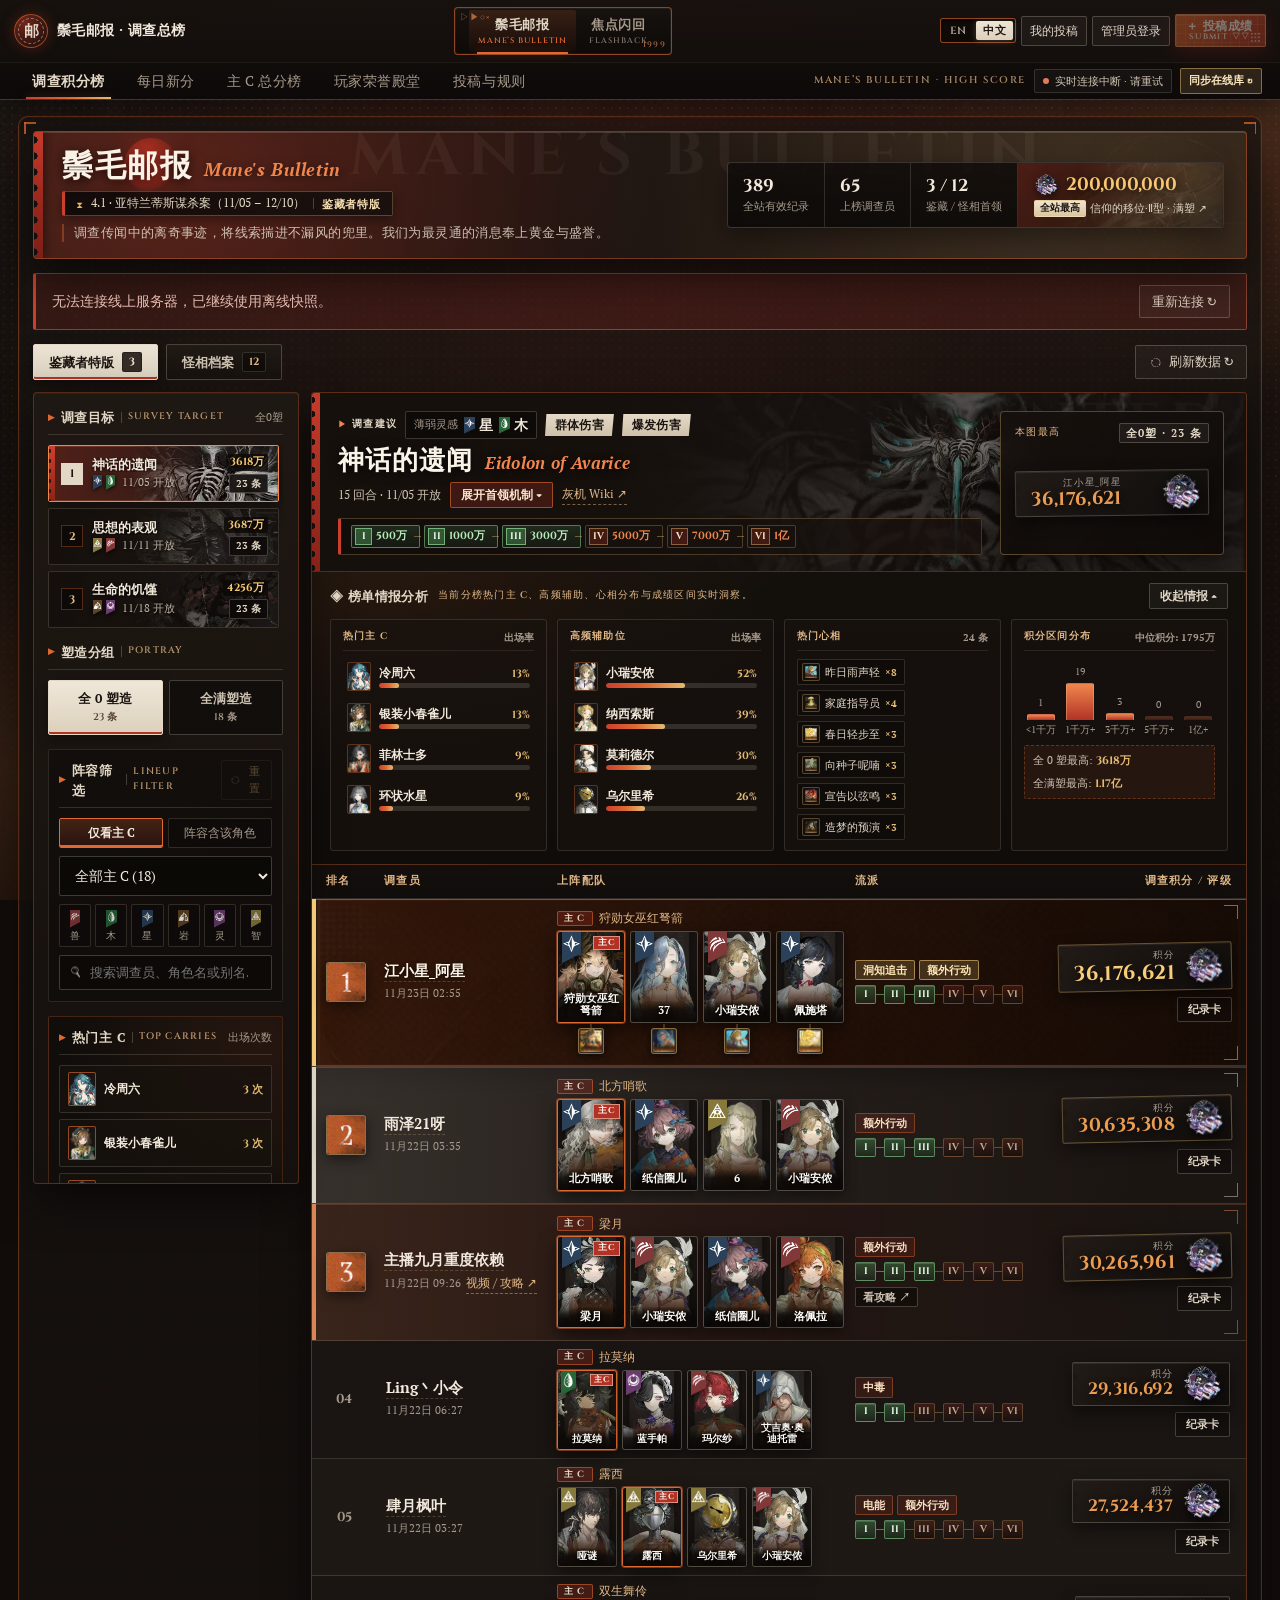
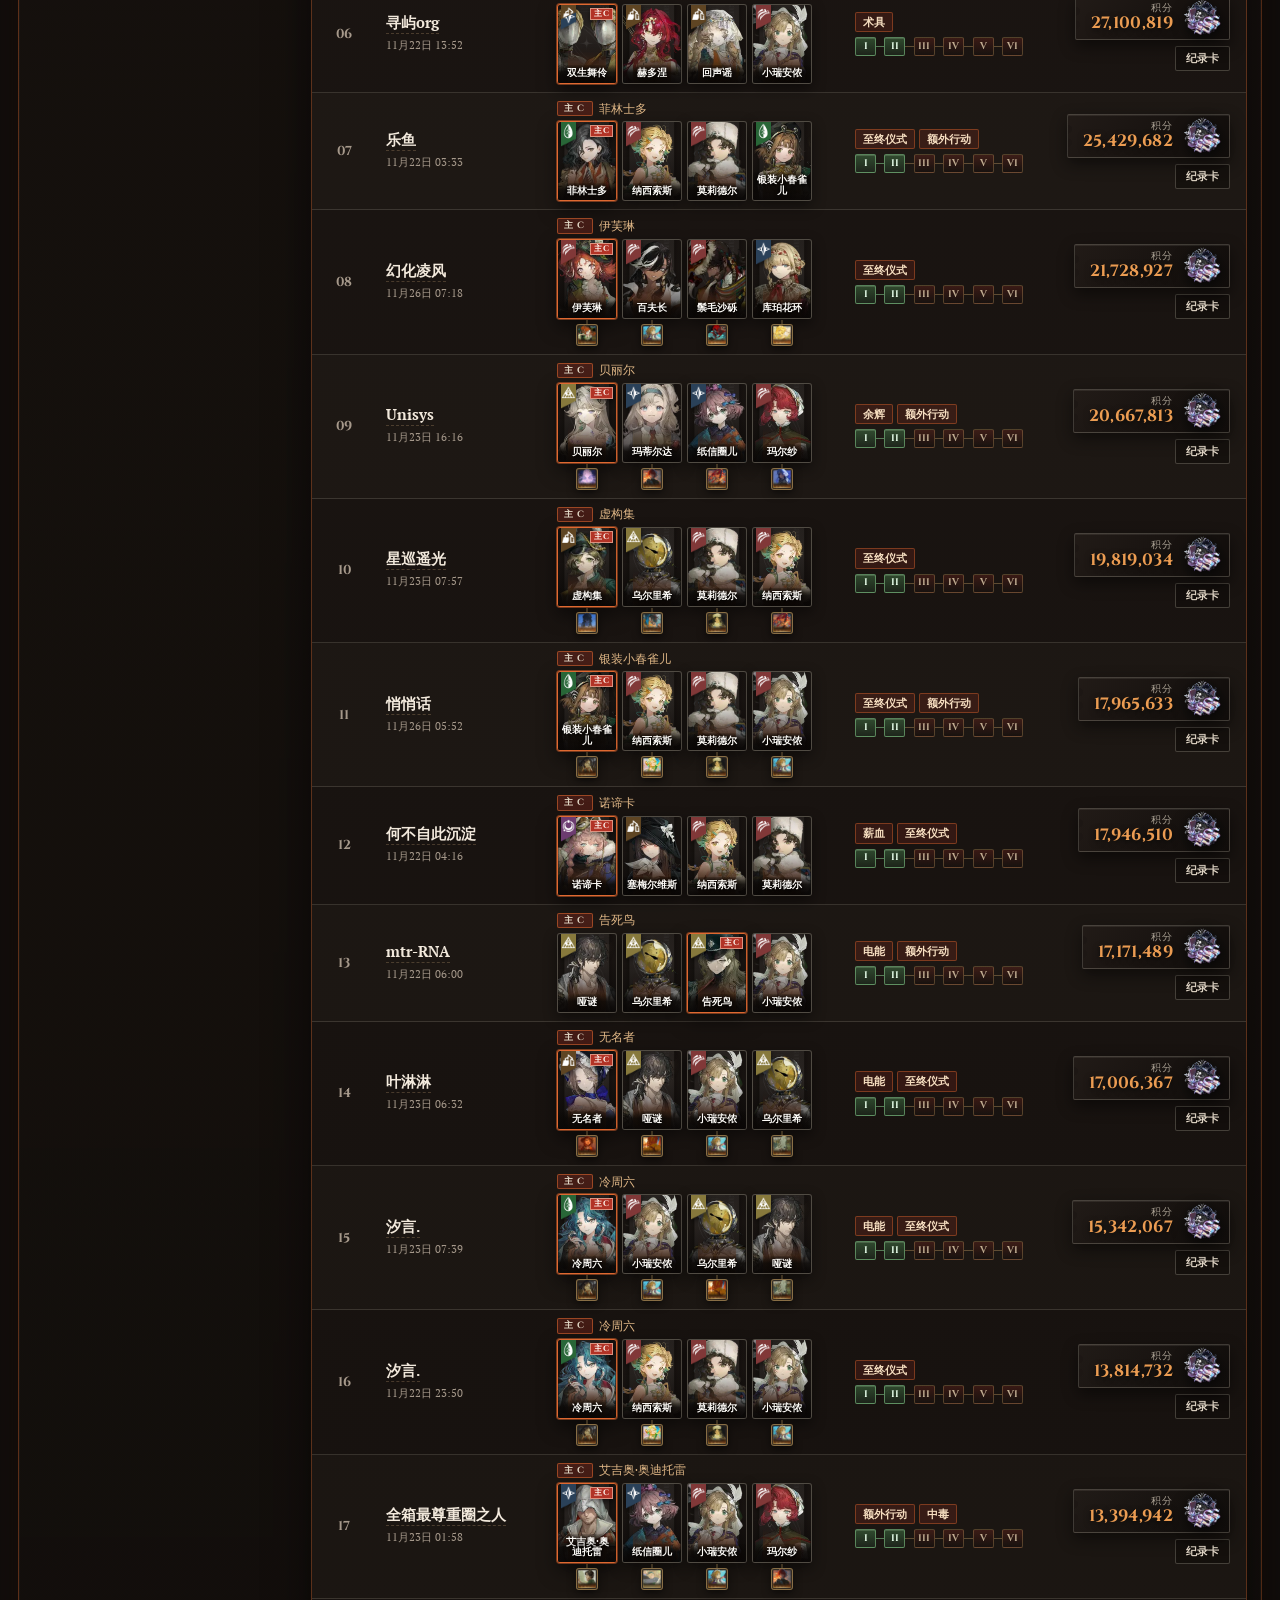
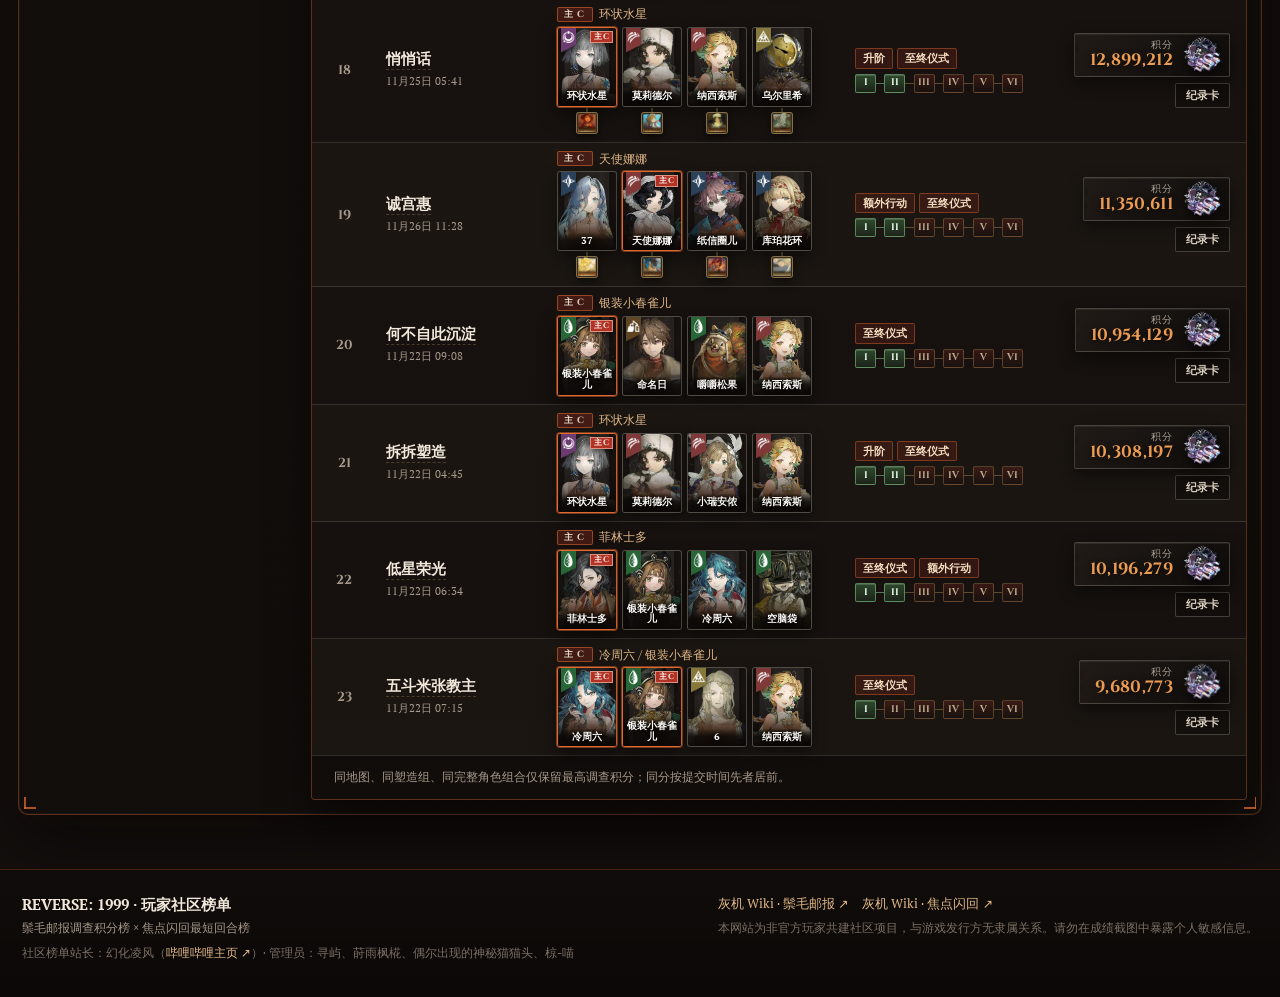
==== commit d363581d: "perf: Layer-1 speedup (compress images, lazy Supabase SDK, client-side Flashback derivation, SWR cac" ====
--- a/index.html
+++ b/index.html
@@ -4,14 +4,15 @@
   <meta charset="utf-8" />
   <meta name="viewport" content="width=device-width, initial-scale=1, viewport-fit=cover" />
   <meta name="theme-color" content="#161210" />
+  <link rel="preconnect" href="https://bnkqttkytjggtrnpjssn.supabase.co" crossorigin />
   <meta name="description" content="重返未来：1999 玩家社区榜单——融合「鬃毛邮报」调查积分榜与「焦点闪回」最短回合纪录，内置中英双语切换与实时档案库。" />
   <title>重返未来：1999 · 鬃毛邮报 &amp; 焦点闪回 玩家榜单</title>
   <link rel="icon" href="data:image/svg+xml,%3Csvg xmlns='http://www.w3.org/2000/svg' viewBox='0 0 64 64'%3E%3Ccircle cx='32' cy='32' r='30' fill='%231b1411' stroke='%23df6931' stroke-width='3'/%3E%3Ctext x='32' y='43' text-anchor='middle' font-size='32' font-family='serif' fill='%23ede4d7'%3E%E9%82%AE%3C/text%3E%3C/svg%3E" />
-  <link rel="stylesheet" href="./styles.bundle.css?v=20261127-mobile-perf1" />
-  <script src="./config.js?v=20261127-mobile-perf1"></script>
+  <link rel="stylesheet" href="./styles.bundle.css?v=20261127-fast2" />
+  <script src="./config.js?v=20261127-fast2"></script>
   <script>
     (function () {
-      var ASSET_VER = '20261127-mobile-perf1';
+      var ASSET_VER = '20261127-fast2';
       function norm(v) {
         v = String(v || '').trim().toLowerCase();
         if (!v) return '';
@@ -43,7 +44,7 @@
       }
     })();
   </script>
-  <script defer src="./app.bundle.js?v=20261127-mobile-perf1"></script>
+  <script defer src="./app.bundle.js?v=20261127-fast2"></script>
 </head>
 <body data-mode="flashback" data-lang="zh">
   <div class="arch-backdrop" aria-hidden="true"></div>
@@ -52,7 +53,7 @@
 
   <header class="topbar" id="top">
     <div class="topbar-inner">
-      <a class="brand" id="brandHomeLink" href="#mane/scores" data-switch-mode="mane" aria-label="返回榜单首页">
+      <a class="brand" id="brandHomeLink" href="#flashback/leaderboard" data-switch-mode="flashback" aria-label="返回榜单首页">
         <span class="brand-seal" aria-hidden="true">
           <span class="seal-ring"></span>
           <span class="seal-glyph" id="brandGlyph">Ⅸ</span>
@@ -101,7 +102,7 @@
       <div class="subnav-inner" id="subnav">
         <div class="subnav-tabs" id="subnavTabs"></div>
         <div class="subnav-right" id="subnavRight">
-          <span class="subnav-meta" id="subnavMeta">FOCUSED FLASHBACK · SPEEDRUNS</span>
+          <span class="subnav-meta" id="subnavMeta">FOCUSED FLASHBACK · 0–6 ROUNDS</span>
           <span id="connectionBadge" class="status-pill is-offline-archive" aria-live="polite">
             <span class="status-dot"></span>
             <span id="connectionText">同步档案库…</span>
--- a/styles.bundle.css
+++ b/styles.bundle.css
@@ -1 +1 @@
-@font-face{font-family:UTTU Regular;src:url(./assets/fonts/uttu-regular-400.woff2) format("woff2");font-weight:400;font-style:normal;font-display:swap;unicode-range:U+0000-024F,U+0259,U+1E00-1EFF,U+2000-206F,U+20A0-20CF,U+2100-218F,U+2200-22FF,U+2500-26FF}@font-face{font-family:UTTU Regular;src:url(./assets/fonts/uttu-regular-700.woff2) format("woff2");font-weight:700;font-style:normal;font-display:swap;unicode-range:U+0000-024F,U+0259,U+1E00-1EFF,U+2000-206F,U+20A0-20CF,U+2100-218F,U+2200-22FF,U+2500-26FF}@font-face{font-family:UTTU Regular;src:url(./assets/fonts/uttu-regular-400-italic.woff2) format("woff2");font-weight:400;font-style:italic;font-display:swap;unicode-range:U+0000-024F,U+0259,U+1E00-1EFF,U+2000-206F,U+20A0-20CF,U+2100-218F,U+2200-22FF,U+2500-26FF}@font-face{font-family:UTTU Regular;src:url(./assets/fonts/uttu-regular-700-italic.woff2) format("woff2");font-weight:700;font-style:italic;font-display:swap;unicode-range:U+0000-024F,U+0259,U+1E00-1EFF,U+2000-206F,U+20A0-20CF,U+2100-218F,U+2200-22FF,U+2500-26FF}@font-face{font-family:Playfair Display;src:url(./assets/fonts/uttu-playfair-display-latin.woff2) format("woff2");font-weight:400 900;font-style:normal;font-display:swap;unicode-range:U+0000-024F,U+0259,U+1E00-1EFF,U+2000-206F,U+20A0-20CF,U+2100-218F,U+2200-22FF,U+2500-26FF}@font-face{font-family:Cinzel Decorative;src:url(./assets/fonts/uttu-cinzel-decorative-latin.woff2) format("woff2");font-weight:400;font-style:normal;font-display:swap;unicode-range:U+0000-024F,U+0259,U+1E00-1EFF,U+2000-206F,U+20A0-20CF,U+2100-218F,U+2200-22FF,U+2500-26FF}@font-face{font-family:UTTU Typewriter;src:url(./assets/fonts/uttu-typewriter.woff2) format("woff2");font-weight:400;font-style:normal;font-display:swap;unicode-range:U+0000-024F,U+0259,U+1E00-1EFF,U+2000-206F,U+20A0-20CF,U+2100-218F,U+2200-22FF,U+2500-26FF}@font-face{font-family:Work Sans;src:url(./assets/fonts/uttu-work-sans-latin.woff2) format("woff2");font-weight:100 900;font-style:normal;font-display:swap;unicode-range:U+0000-024F,U+0259,U+1E00-1EFF,U+2000-206F,U+20A0-20CF,U+2100-218F,U+2200-22FF,U+2500-26FF}@font-face{font-family:Cormorant Garamond;src:url(./assets/fonts/cormorant-garamond-latin-400-normal.woff2) format("woff2");font-weight:400;font-style:normal;font-display:swap;unicode-range:U+0000-024F,U+0259,U+1E00-1EFF,U+2000-206F,U+20A0-20CF,U+2100-218F,U+2200-22FF,U+2500-26FF}@font-face{font-family:Cormorant Garamond;src:url(./assets/fonts/cormorant-garamond-latin-400-italic.woff2) format("woff2");font-weight:400;font-style:italic;font-display:swap;unicode-range:U+0000-024F,U+0259,U+1E00-1EFF,U+2000-206F,U+20A0-20CF,U+2100-218F,U+2200-22FF,U+2500-26FF}@font-face{font-family:Cormorant Garamond;src:url(./assets/fonts/cormorant-garamond-latin-600-normal.woff2) format("woff2");font-weight:600;font-style:normal;font-display:swap;unicode-range:U+0000-024F,U+0259,U+1E00-1EFF,U+2000-206F,U+20A0-20CF,U+2100-218F,U+2200-22FF,U+2500-26FF}@font-face{font-family:Cormorant Garamond;src:url(./assets/fonts/cormorant-garamond-latin-600-italic.woff2) format("woff2");font-weight:600;font-style:italic;font-display:swap;unicode-range:U+0000-024F,U+0259,U+1E00-1EFF,U+2000-206F,U+20A0-20CF,U+2100-218F,U+2200-22FF,U+2500-26FF}@font-face{font-family:Cormorant Garamond;src:url(./assets/fonts/cormorant-garamond-latin-700-normal.woff2) format("woff2");font-weight:700;font-style:normal;font-display:swap;unicode-range:U+0000-024F,U+0259,U+1E00-1EFF,U+2000-206F,U+20A0-20CF,U+2100-218F,U+2200-22FF,U+2500-26FF}@font-face{font-family:Cinzel;src:url(./assets/fonts/cinzel-latin-600-normal.woff2) format("woff2");font-weight:600;font-style:normal;font-display:swap;unicode-range:U+0000-024F,U+0259,U+1E00-1EFF,U+2000-206F,U+20A0-20CF,U+2100-218F,U+2200-22FF,U+2500-26FF}@font-face{font-family:Cinzel;src:url(./assets/fonts/cinzel-latin-700-normal.woff2) format("woff2");font-weight:700;font-style:normal;font-display:swap;unicode-range:U+0000-024F,U+0259,U+1E00-1EFF,U+2000-206F,U+20A0-20CF,U+2100-218F,U+2200-22FF,U+2500-26FF}@font-face{font-family:Inter;src:url(./assets/fonts/inter-latin-400-normal.woff2) format("woff2");font-weight:400;font-style:normal;font-display:swap;unicode-range:U+0000-024F,U+0259,U+1E00-1EFF,U+2000-206F,U+20A0-20CF,U+2100-218F,U+2200-22FF,U+2500-26FF}@font-face{font-family:Inter;src:url(./assets/fonts/inter-latin-500-normal.woff2) format("woff2");font-weight:500;font-style:normal;font-display:swap;unicode-range:U+0000-024F,U+0259,U+1E00-1EFF,U+2000-206F,U+20A0-20CF,U+2100-218F,U+2200-22FF,U+2500-26FF}@font-face{font-family:Inter;src:url(./assets/fonts/inter-latin-600-normal.woff2) format("woff2");font-weight:600;font-style:normal;font-display:swap;unicode-range:U+0000-024F,U+0259,U+1E00-1EFF,U+2000-206F,U+20A0-20CF,U+2100-218F,U+2200-22FF,U+2500-26FF}:root{--bg-deep: #130f0d;--bg-surface: #181310;--bg-panel: #1d1714;--bg-panel-alt: #251e19;--bg-card-hover: #2d241e;--crimson: #b23326;--crimson-bright: #cb3f2f;--crimson-deep: #7f2118;--copper: #df6931;--copper-bright: #f0864c;--copper-light: #eba06c;--copper-italic: #d96e3c;--bronze: #c27b4f;--bronze-track: #4c392c;--gold: #e5ba73;--gold2: #c9944c;--paper-cream: #e3d8c6;--paper-light: #e7ddd0;--paper-warm: #d4c8b4;--paper-deep: #c4b59e;--paper-ink: #1b1410;--paper-ink-soft: #564234;--parchment: #f2e9dc;--ivory: #e2d7c7;--linen: #cdc2b2;--brass: #e1b887;--ink-strong: #f6efe4;--ink-body: #d6cbb9;--ink-muted: #a6998b;--ink-dim: #7b6f64;--muted: var(--ink-muted);--line: rgba(235, 224, 208, .16);--success: #82c488;--local-teal: #8cd3c8;--line-hair: rgba(236, 226, 210, .15);--line-warm: rgba(227, 216, 198, .24);--line-subtle: rgba(223, 105, 49, .34);--line-strong: rgba(223, 105, 49, .62);--accent-primary: #b83b28;--accent-glow: rgba(223, 105, 49, .34);--accent-text: #df6931;--font-serif: "UTTU Regular", "Playfair Display", Georgia, serif;--font-display: "Cinzel", "Cinzel Decorative", "UTTU Regular", Georgia, serif;--font-italic: "UTTU Regular", "Cormorant Garamond", Georgia, serif;--font-sans: "UTTU Regular", "Work Sans", "Inter", system-ui, -apple-system, sans-serif;--font-typewriter: "UTTU Typewriter", ui-monospace, SFMono-Regular, Consolas, monospace;--radius-xs: 2px;--radius-sm: 4px;--radius-frame: 10px;--radius-arch: 3px 26px 3px 26px;--shadow-panel: 0 18px 44px rgba(0, 0, 0, .56), 0 1px 0 rgba(255, 240, 220, .04) inset;--shadow-card: 0 10px 28px rgba(0, 0, 0, .44);--max-width: 1400px}body[data-lang=en]{--font-serif: "UTTU Regular", "Playfair Display", Georgia, serif;--font-display: "Cinzel", "Cinzel Decorative", "UTTU Regular", Georgia, serif;--font-italic: "UTTU Regular", "Cormorant Garamond", Georgia, serif;--font-sans: "UTTU Regular", "Work Sans", "Inter", system-ui, -apple-system, sans-serif;--font-typewriter: "UTTU Typewriter", ui-monospace, SFMono-Regular, Consolas, monospace}body[data-lang=zh]{--font-serif: "UTTU Regular", "Noto Serif SC", "Source Han Serif SC", "Songti SC", "STSong", Georgia, serif;--font-display: "Cinzel", "UTTU Regular", "Noto Serif SC", Georgia, serif;--font-italic: "UTTU Regular", "Cormorant Garamond", Georgia, serif;--font-sans: "UTTU Regular", "Work Sans", "Inter", system-ui, -apple-system, "PingFang SC", "Microsoft YaHei", sans-serif;--font-typewriter: "UTTU Typewriter", ui-monospace, SFMono-Regular, Consolas, monospace}body[data-mode=flashback]{--bg-deep: #0f1018;--bg-surface: #151621;--bg-panel: #1a1b28;--bg-panel-alt: #222334;--bg-card-hover: #292a3e;--line-subtle: rgba(229, 186, 115, .3);--line-strong: rgba(229, 186, 115, .58);--accent-primary: #c99e57;--accent-glow: rgba(229, 186, 115, .3);--accent-text: #e5ba73;--copper-italic: #e5ba73}*,*:before,*:after{box-sizing:border-box}[hidden]{display:none!important}html{scroll-behavior:smooth;color-scheme:dark;max-width:100%;overflow-x:clip}body{margin:0;min-height:100vh;max-width:100%;background-color:var(--bg-deep);color:var(--parchment);font-family:var(--font-sans);font-size:14px;line-height:1.55;overflow-x:clip;position:relative;-webkit-font-smoothing:antialiased}::-webkit-scrollbar{width:7px;height:7px}::-webkit-scrollbar-track{background:#1a1410;border-left:1px solid rgba(223,105,49,.14)}::-webkit-scrollbar-thumb{background:linear-gradient(180deg,#df6931,#a44020);border-radius:99px}::-webkit-scrollbar-thumb:hover{background:var(--copper-bright)}body[data-mode=flashback] ::-webkit-scrollbar-thumb{background:linear-gradient(180deg,#e5ba73,#9e783d)}.arch-backdrop{position:fixed;inset:0;pointer-events:none;z-index:0;background-color:#15100d;background-image:radial-gradient(ellipse 84% 48% at 50% -6%,rgba(188,56,38,.34),transparent 64%),radial-gradient(ellipse 46% 42% at 96% 18%,rgba(223,105,49,.24),transparent 62%),radial-gradient(ellipse 44% 44% at 4% 86%,rgba(214,118,52,.2),transparent 66%),linear-gradient(180deg,#18120e9e,#130e0bbd 46%,#0f0b09db),url(./assets/uttu/bg_paper.webp),url(./assets/official/discord-bg.jpg);background-position:center top,right top,left bottom,center,center bottom,center top;background-size:auto,auto,auto,auto,cover,cover;background-repeat:no-repeat;background-blend-mode:normal,screen,screen,normal,screen,normal;transition:background .35s ease}body[data-mode=flashback] .arch-backdrop{background-color:#0e0f18;background-image:radial-gradient(ellipse 78% 46% at 52% -6%,rgba(229,186,115,.22),transparent 60%),radial-gradient(ellipse 48% 46% at 90% 24%,rgba(112,88,174,.24),transparent 66%),radial-gradient(ellipse 46% 42% at 8% 82%,rgba(74,104,158,.2),transparent 64%),linear-gradient(180deg,#10111bb8,#0d0e16d1 52%,#0a0b12eb),url(./assets/uttu/bg_paper.webp),url(./assets/official/discord-bg.jpg);background-blend-mode:normal,screen,screen,normal,soft-light,normal}.halftone-layer{position:fixed;inset:0;pointer-events:none;z-index:0;background-image:radial-gradient(rgba(227,216,198,.085) 1px,transparent 1.15px),radial-gradient(rgba(223,105,49,.05) 1px,transparent 1.15px);background-size:8px 8px,16px 16px;background-position:0 0,4px 4px;mask-image:radial-gradient(ellipse 96% 86% at 50% 28%,rgba(0,0,0,.85) 36%,transparent 100%);-webkit-mask-image:radial-gradient(ellipse 96% 86% at 50% 28%,rgba(0,0,0,.85) 36%,transparent 100%)}.paper-grain{position:fixed;inset:0;pointer-events:none;z-index:0;opacity:.085;mix-blend-mode:overlay;background-image:url("data:image/svg+xml,%3Csvg viewBox='0 0 220 220' xmlns='http://www.w3.org/2000/svg'%3E%3Cfilter id='n'%3E%3CfeTurbulence type='fractalNoise' baseFrequency='0.82' numOctaves='3' stitchTiles='stitch'/%3E%3C/filter%3E%3Crect width='100%25' height='100%25' filter='url(%23n)' opacity='1'/%3E%3C/svg%3E")}.uttu-micro-icon{width:15px;height:15px;object-fit:contain;display:inline-block;flex-shrink:0;opacity:.9}.icon-btn{display:inline-flex;align-items:center;gap:6px}.search-input-wrap{position:relative}.search-input-icon{position:absolute;left:10px;top:50%;transform:translateY(-50%);width:13px;height:15px;object-fit:contain;opacity:.78;pointer-events:none}.filter-input.has-icon{padding-left:30px}:focus-visible{outline:2px solid var(--copper-bright);outline-offset:2px}button,input,select,textarea{font:inherit;color:inherit}button,a,select,input,summary{touch-action:manipulation;-webkit-tap-highlight-color:transparent}.acc-short{display:none}a{color:var(--brass);text-decoration:none}a:hover{color:var(--parchment)}.topbar{position:sticky;top:0;z-index:40;background:linear-gradient(180deg,#16110ef5,#100c0af0);backdrop-filter:blur(14px);border-bottom:1px solid rgba(223,105,49,.34);box-shadow:0 6px 24px #00000073}body[data-mode=flashback] .topbar{background:linear-gradient(180deg,#11121cf5,#0d0e16f0);border-bottom-color:#e5ba734d}.topbar-inner{max-width:var(--max-width);margin:0 auto;padding:7px 18px;display:flex;align-items:center;justify-content:space-between;gap:10px;min-width:0}.brand{display:inline-flex;align-items:center;gap:9px;flex:0 1 auto;min-width:0}.brand-seal{position:relative;width:34px;height:34px;display:grid;place-items:center;border-radius:50%;border:1px solid var(--line-strong);background:radial-gradient(circle at 30% 25%,#c43a2a85,#160e0bf5);color:var(--paper-cream);font-family:var(--font-serif);font-size:14.5px;font-weight:700;box-shadow:0 0 14px #b2332659;flex-shrink:0}body[data-mode=flashback] .brand-seal{background:radial-gradient(circle at 30% 25%,#e5ba7357,#10111af5);color:var(--gold);box-shadow:0 0 14px #e5ba7340}.seal-ring{position:absolute;inset:3px;border-radius:50%;border:1px dashed rgba(227,216,198,.5)}.brand-copy{display:flex;flex-direction:column;line-height:1.18;min-width:0}.brand-copy strong{font-family:var(--font-serif);font-size:14px;font-weight:700;letter-spacing:.03em;color:var(--parchment);white-space:nowrap;overflow:hidden;text-overflow:ellipsis}.brand-copy small{font-family:var(--font-display);font-size:8.5px;letter-spacing:.13em;color:var(--brass);opacity:.85;margin-top:2px;white-space:nowrap;overflow:hidden;text-overflow:ellipsis}.mode-switcher{position:relative;display:inline-flex;align-items:stretch;border:1px solid var(--line-strong);border-radius:var(--radius-sm);padding:2px 20px;background:linear-gradient(180deg,#18120feb,#0d0a08e6);box-shadow:inset 0 0 0 1px #e3d8c60f;gap:4px;flex-shrink:0}.frame-glyphs{position:absolute;font-family:var(--font-display);font-size:8.5px;letter-spacing:.14em;color:var(--bronze);opacity:.82;pointer-events:none;user-select:none}.frame-glyphs.left{top:3px;left:5px}.frame-glyphs.right{bottom:2px;right:5px;font-size:8px}.mode-tab{position:relative;border:0;background:transparent;padding:4px 10px 5px;cursor:pointer;display:flex;flex-direction:column;align-items:center;gap:1px;color:var(--ink-muted);border-radius:var(--radius-xs);transition:color .18s ease,background .18s ease;white-space:nowrap}.mode-tab:after{content:"";position:absolute;left:8px;right:8px;bottom:-2px;height:2px;background:var(--accent-text);box-shadow:0 0 10px var(--accent-glow);transform:scaleX(0);transition:transform .2s ease}.mode-tab:hover{color:var(--parchment);background:#e3d8c60a}.mode-tab.active{color:var(--parchment);background:linear-gradient(180deg,#df693129,#b233260f)}body[data-mode=flashback] .mode-tab.active{background:linear-gradient(180deg,#e5ba7329,#b48c4b0d)}.mode-tab.active .mode-cn{color:var(--paper-cream)}.mode-tab.active .mode-en{color:var(--accent-text);opacity:1}.mode-tab.active:after{transform:scaleX(1)}.mode-cn{font-family:var(--font-serif);font-size:13px;font-weight:700;letter-spacing:.04em}.mode-en{font-family:var(--font-display);font-size:8px;letter-spacing:.12em;opacity:.72}.top-actions{display:flex;align-items:center;gap:6px;flex-shrink:0;min-width:0}.top-actions .ghost-btn{padding:5px 9px;font-size:12px}.lang-switch{display:inline-flex;align-items:center;padding:2px;border:1px solid var(--line-strong);border-radius:3px;background:#0e0a08d9;box-shadow:inset 0 1px 3px #0000008c;gap:2px;flex-shrink:0}.lang-btn{border:0;background:transparent;color:var(--ink-muted);font-family:var(--font-display);font-size:10.5px;font-weight:700;letter-spacing:.06em;padding:3.5px 7px;border-radius:2px;cursor:pointer;line-height:1.15;white-space:nowrap;transition:all .15s ease}.lang-btn:hover:not(.active){color:var(--parchment);background:#e3d8c614}.lang-btn.active{background:linear-gradient(180deg,#eee5d6,#dcd0bc);color:var(--paper-ink);box-shadow:0 1px 6px #e3d8c640}.status-pill{display:inline-flex;align-items:center;gap:6px;padding:5px 9px;border:1px solid var(--line-hair);border-radius:var(--radius-xs);font-size:11px;color:var(--linen);background:#ffffff08;white-space:nowrap}.status-dot{width:6px;height:6px;border-radius:50%;background:var(--ink-dim);flex-shrink:0}.status-pill.online .status-dot{background:#77c27d;box-shadow:0 0 7px #77c27dc7}.status-pill.offline .status-dot{background:#e07c5a}.status-pill.is-offline-archive{border-color:#e5ba737a;background:linear-gradient(135deg,#e5ba7329,#e3d8c60f);color:#f3dcaf;box-shadow:inset 0 0 0 1px #e5ba731a}.status-pill.is-offline-archive .status-dot{background:var(--gold);box-shadow:0 0 7px #e5ba73bf}.sync-live-btn{display:inline-flex;align-items:center;justify-content:center;gap:4px;padding:3px 8px;border:1px solid rgba(229,186,115,.5);border-radius:2px;background:#e5ba7324;color:#fae6bc;font-family:var(--font-serif);font-size:11px;font-weight:600;cursor:pointer;white-space:nowrap;transition:all .15s ease}.sync-live-btn:hover{background:var(--paper-cream);color:var(--paper-ink);border-color:var(--paper-cream)}.action-cta-btn,.copper-btn{position:relative;overflow:hidden;display:inline-flex;align-items:center;justify-content:center;gap:6px;padding:7px 16px;border:1px solid rgba(244,178,134,.65);border-radius:var(--radius-xs);background-color:#c44a27;background-image:linear-gradient(rgba(255,232,210,.1) 1px,transparent 1px),linear-gradient(90deg,rgba(255,232,210,.1) 1px,transparent 1px),linear-gradient(135deg,#df6931e0,#b23326f0),url(./assets/official/btn-bg.png);background-size:9px 9px,9px 9px,100% 100%,cover;background-position:0 0,0 0,center,center;color:#fff9f2;font-family:var(--font-serif);font-size:13px;font-weight:700;letter-spacing:.05em;cursor:pointer;white-space:nowrap;box-shadow:0 5px 18px #b233266b,inset 0 1px #fff0e040;transition:transform .14s ease,filter .14s ease,box-shadow .14s ease}.action-cta-btn:after{content:"";position:absolute;right:4px;bottom:3px;width:11px;height:11px;pointer-events:none;opacity:.62;background-image:radial-gradient(rgba(255,244,230,.95) 1px,transparent 1.2px);background-size:3.6px 3.6px}.action-cta-btn{flex-direction:column;gap:0;padding:4px 15px 4px 12px;font-size:12.5px;line-height:1.15}.cta-sub{font-family:var(--font-display);font-size:7.8px;letter-spacing:.18em;opacity:.86}body[data-mode=flashback] .action-cta-btn,body[data-mode=flashback] .copper-btn{border-color:#f6daa5b8;background-color:#c89d58;background-image:linear-gradient(rgba(22,16,8,.1) 1px,transparent 1px),linear-gradient(90deg,rgba(22,16,8,.1) 1px,transparent 1px),linear-gradient(135deg,#e7c27d,#bd904a);background-size:9px 9px,9px 9px,100% 100%;color:#18120a;box-shadow:0 5px 18px #e5ba734d,inset 0 1px #fff8e273}body[data-mode=flashback] .action-cta-btn:after{background-image:radial-gradient(rgba(24,18,10,.72) 1px,transparent 1.2px)}.action-cta-btn:hover:not(:disabled),.copper-btn:hover:not(:disabled){filter:brightness(1.1);transform:translateY(-1px);box-shadow:0 8px 22px #df693173}.action-cta-btn:disabled,.copper-btn:disabled{opacity:.45;cursor:not-allowed;transform:none}.paper-btn{display:inline-flex;align-items:center;justify-content:center;gap:6px;padding:7px 14px;border:1px solid rgba(255,248,236,.48);border-radius:var(--radius-xs);background:linear-gradient(180deg,#efe6d8,#dacdb8);color:var(--paper-ink);font-family:var(--font-serif);font-size:13px;font-weight:700;letter-spacing:.03em;cursor:pointer;white-space:nowrap;box-shadow:0 3px 10px #00000057;transition:filter .14s ease,transform .14s ease}.paper-btn:hover{filter:brightness(1.06);transform:translateY(-1px)}.ghost-btn,.outline-btn{display:inline-flex;align-items:center;justify-content:center;gap:6px;padding:6px 12px;border:1px solid var(--line-warm);border-radius:var(--radius-xs);background:#fff8ec0a;color:var(--ivory);font-size:12.5px;cursor:pointer;white-space:nowrap;transition:border-color .15s ease,background .15s ease,color .15s ease}.ghost-btn:hover:not(:disabled),.outline-btn:hover:not(:disabled){border-color:var(--line-strong);background:#df693129;color:var(--parchment)}.outline-btn.selected{border-color:var(--paper-cream);background:linear-gradient(180deg,#ebe2d3,#d9ccb7);color:var(--paper-ink);font-weight:700}body[data-mode=flashback] .outline-btn.selected{border-color:var(--gold);background:linear-gradient(180deg,#efe2c8,#dac59b);color:#19130a}.text-link-btn{display:inline-flex;align-items:center;gap:4px;border:0;background:none;padding:0;color:var(--brass);font-size:12px;cursor:pointer;border-bottom:1px dashed rgba(225,184,135,.48)}.text-link-btn:hover{color:var(--parchment);border-bottom-color:var(--parchment)}.approve-btn{padding:6px 12px;border:1px solid rgba(130,196,136,.56);border-radius:var(--radius-xs);background:#4a86523d;color:#c8f0cc;font-size:12px;cursor:pointer}.approve-btn:hover{background:#4a865261}.danger-btn{padding:6px 12px;border:1px solid rgba(217,107,82,.55);border-radius:var(--radius-xs);background:#b2332638;color:#f9bfb2;font-size:12px;cursor:pointer}.danger-btn:hover{background:#b233265c}.subnav-bar{border-top:1px solid rgba(227,216,198,.08);background:linear-gradient(180deg,#100c0ad6,#0c0908c7)}.subnav-inner{max-width:var(--max-width);margin:0 auto;padding:0 18px;display:flex;align-items:center;justify-content:space-between;gap:12px;min-width:0}.subnav-right{display:flex;align-items:center;gap:8px;flex-shrink:0;margin-left:auto}.subnav-right .status-pill{padding:3px 8px;font-size:10.5px}.subnav-tabs{display:flex;align-items:center;gap:4px;min-width:0;overflow-x:auto;scrollbar-width:none}.subnav-tabs::-webkit-scrollbar{display:none}.subnav-tab{position:relative;border:0;background:transparent;padding:8px 14px;color:var(--ink-muted);font-family:var(--font-serif);font-size:13.5px;letter-spacing:.04em;cursor:pointer;white-space:nowrap;transition:color .15s ease}.subnav-tab:hover{color:var(--parchment)}.subnav-tab.active{color:var(--paper-cream);font-weight:700}.subnav-tab.active:after{content:"";position:absolute;left:8px;right:8px;bottom:0;height:2px;background:linear-gradient(90deg,var(--crimson-bright),var(--copper),var(--gold));box-shadow:0 0 8px var(--accent-glow)}body[data-mode=flashback] .subnav-tab.active:after{background:linear-gradient(90deg,#b88c48,#e5ba73,#f6e0ae)}.subnav-meta{font-family:var(--font-display);font-size:10px;letter-spacing:.16em;color:var(--brass);opacity:.72;white-space:nowrap}.shell{position:relative;z-index:1;max-width:var(--max-width);margin:0 auto;padding:16px 18px 54px}.uttu-shell-frame{position:relative;border:1px solid rgba(223,105,49,.36);border-radius:var(--radius-frame);padding:14px;background:radial-gradient(ellipse 68% 36% at 50% 0%,rgba(178,51,38,.09),transparent 72%),linear-gradient(180deg,#181310bd,#120e0bd1);box-shadow:0 24px 64px #0000008f,0 0 0 1px #e3d8c60a inset,0 0 36px #df693114}body[data-mode=flashback] .uttu-shell-frame{border-color:#e5ba7357;background:radial-gradient(ellipse 68% 36% at 50% 0%,rgba(229,186,115,.08),transparent 72%),linear-gradient(180deg,#141521c2,#0e0f18d6);box-shadow:0 24px 64px #0009,0 0 0 1px #e5ba730d inset,0 0 36px #e5ba730f}.frame-corner{position:absolute;width:14px;height:14px;pointer-events:none;z-index:4}.frame-corner:before,.frame-corner:after{content:"";position:absolute;background:var(--accent-text);opacity:.75}.frame-corner.tl{top:5px;left:5px}.frame-corner.tl:before{top:0;left:0;width:12px;height:1.5px}.frame-corner.tl:after{top:0;left:0;width:1.5px;height:12px}.frame-corner.tr{top:5px;right:5px}.frame-corner.tr:before{top:0;right:0;width:12px;height:1.5px}.frame-corner.tr:after{top:0;right:0;width:1.5px;height:12px}.frame-corner.bl{bottom:5px;left:5px}.frame-corner.bl:before{bottom:0;left:0;width:12px;height:1.5px}.frame-corner.bl:after{bottom:0;left:0;width:1.5px;height:12px}.frame-corner.br{bottom:5px;right:5px}.frame-corner.br:before{bottom:0;right:0;width:12px;height:1.5px}.frame-corner.br:after{bottom:0;right:0;width:1.5px;height:12px}.masthead{position:relative;overflow:hidden;border:1px solid rgba(223,105,49,.42);border-radius:var(--radius-sm);padding:16px 22px 16px 28px;margin-bottom:14px;background:radial-gradient(circle at 12% 38%,rgba(188,52,36,.34),transparent 44%),radial-gradient(circle at 86% 42%,rgba(229,186,115,.16),transparent 50%),linear-gradient(120deg,#281c16f5,#1a1310f5 54%,#221813f2);box-shadow:var(--shadow-panel),inset 0 1px #ebdcc61f;display:grid;grid-template-columns:minmax(0,1.15fr) auto;gap:14px 22px;align-items:center}.masthead:before{content:"";position:absolute;left:0;top:0;bottom:0;width:9px;z-index:2;background:radial-gradient(circle at 0 8px,var(--bg-deep) 3.4px,transparent 3.8px) 0 0 / 9px 16px repeat-y,linear-gradient(180deg,#c63b2b,#99281d 55%,#7c1f16);box-shadow:2px 0 10px #00000073}.masthead:after{content:"";position:absolute;right:-30px;top:-54px;width:240px;height:240px;background:url(./assets/official/pop-light.png) center / contain no-repeat;opacity:.16;pointer-events:none;z-index:0}body[data-mode=flashback] .masthead{border-color:#e5ba736b;background:radial-gradient(circle at 14% 36%,rgba(114,92,178,.24),transparent 46%),radial-gradient(circle at 84% 48%,rgba(229,186,115,.2),transparent 50%),linear-gradient(122deg,#1c1a2af7,#13131ef7 56%,#1a1826f5)}body[data-mode=flashback] .masthead:before{background:radial-gradient(circle at 0 8px,var(--bg-deep) 3.4px,transparent 3.8px) 0 0 / 9px 16px repeat-y,linear-gradient(180deg,#e5ba73,#b78a45 55%,#7d5d2b)}.astrolabe-ornament{position:absolute;right:360px;top:50%;width:210px;height:210px;transform:translateY(-50%);border-radius:50%;border:1px dashed rgba(229,186,115,.22);background:radial-gradient(circle,transparent 58%,rgba(229,186,115,.08) 59%,transparent 61%),url(./assets/official/pop-light.png) center / 88% no-repeat;opacity:.34;pointer-events:none;z-index:0}.astrolabe-ornament:before{content:"";position:absolute;inset:24px;border-radius:50%;border:1px solid rgba(229,186,115,.2)}.masthead-stencil{position:absolute;left:26%;top:-8px;font-family:var(--font-display);font-size:62px;font-weight:700;letter-spacing:.12em;color:#ebe0ce0e;line-height:1;pointer-events:none;user-select:none;white-space:nowrap;z-index:0}.masthead>*:not(.masthead-stencil):not(.astrolabe-ornament){min-width:0;position:relative;z-index:2}.masthead-identity{display:flex;flex-direction:column;align-items:flex-start;gap:7px}.masthead-title-row{position:relative;display:flex;flex-wrap:wrap;align-items:baseline;gap:4px 12px}.masthead-title-row .title-seal-orb{position:absolute;left:62px;top:-10px;width:54px;height:54px;border-radius:50%;background:radial-gradient(circle at 42% 40%,rgba(212,58,42,.88) 0%,rgba(178,45,32,.44) 56%,transparent 72%);filter:drop-shadow(0 0 12px rgba(178,51,38,.45));pointer-events:none;z-index:0}body[data-mode=flashback] .masthead-title-row .title-seal-orb{background:radial-gradient(circle at 42% 40%,rgba(229,186,115,.56) 0%,rgba(182,138,68,.2) 60%,transparent 74%);filter:drop-shadow(0 0 12px rgba(229,186,115,.3))}.masthead h1{position:relative;z-index:1;margin:0;font-family:var(--font-serif);font-size:clamp(24px,2.5vw,31px);font-weight:700;letter-spacing:.05em;color:#f9f2e6;text-shadow:0 3px 12px rgba(0,0,0,.78),0 1px 0 rgba(178,51,38,.3);line-height:1.1}.masthead-en{position:relative;z-index:1;font-family:var(--font-italic);font-style:italic;font-size:18px;font-weight:600;letter-spacing:.03em;color:var(--copper-bright);text-shadow:0 2px 8px rgba(0,0,0,.65)}body[data-mode=flashback] .masthead-en{color:var(--gold)}.masthead-edition-ribbon,.edition-pill{display:inline-flex;flex-wrap:wrap;align-items:center;gap:8px;padding:4px 12px;border:1px solid rgba(229,186,115,.32);border-left:3px solid var(--crimson-bright);border-radius:var(--radius-xs);background:linear-gradient(90deg,#0a0807e0,#140f0dd6);font-size:11.5px;color:var(--paper-cream);line-height:1.3;box-shadow:0 4px 12px #00000061}body[data-mode=flashback] .masthead-edition-ribbon,body[data-mode=flashback] .edition-pill{border-left-color:var(--gold);background:linear-gradient(90deg,#0a0b12e6,#161622db)}.edition-hourglass{color:var(--gold);font-size:12px;line-height:1}.edition-sep{width:1px;height:11px;background:#e3d8c640}.edition-badge-text{font-family:var(--font-serif);font-weight:700;color:#f6dfb2;letter-spacing:.06em;text-transform:uppercase;font-size:11px}.masthead-motto{margin:1px 0 0;padding-left:10px;border-left:2px solid rgba(223,105,49,.45);font-family:var(--font-italic);font-style:italic;font-size:14px;line-height:1.38;color:var(--ivory);opacity:.88;max-width:640px}body[data-lang=zh] .masthead-motto{font-family:var(--font-serif);font-style:normal;font-size:12.5px;letter-spacing:.03em}body[data-mode=flashback] .masthead-motto{border-left-color:#e5ba7373}.masthead-metrics{display:flex;align-items:stretch;border:1px solid rgba(227,216,198,.2);border-radius:var(--radius-sm);background:linear-gradient(180deg,#100c0adb,#0b0908e6);overflow:hidden;flex-shrink:0;box-shadow:0 8px 24px #0000006b}body[data-mode=flashback] .masthead-metrics{background:linear-gradient(180deg,#0f1019e0,#0b0c13eb)}.mstat-cell{position:relative;padding:10px 15px;border-right:1px solid var(--line-hair);display:flex;flex-direction:column;justify-content:center;min-width:0;text-align:left;background:transparent;border-top:0;border-bottom:0;border-left:0}.mstat-cell:last-child{border-right:0}.mstat-cell strong{display:block;font-family:var(--font-display);font-size:17px;font-weight:700;color:var(--parchment);font-variant-numeric:tabular-nums;line-height:1.15;white-space:nowrap}.mstat-cell small{display:flex;align-items:center;gap:4px;font-size:10.5px;color:var(--ink-muted);margin-top:3px;white-space:nowrap}.mstat-jump,.mstat-cell.mstat-jump.is-peak-card{position:relative;overflow:hidden;cursor:pointer;min-width:196px;padding:10px 16px;background:radial-gradient(circle at 86% 24%,rgba(229,186,115,.22),transparent 62%),linear-gradient(135deg,#b2332657,#df693129 55%,#140e0beb);transition:background .18s ease,box-shadow .18s ease,transform .14s ease}.peak-card-art{position:absolute;inset:0;background-size:cover;background-position:85% 24%;opacity:.24;mask-image:linear-gradient(90deg,transparent 10%,rgba(0,0,0,.85) 100%);-webkit-mask-image:linear-gradient(90deg,transparent 10%,rgba(0,0,0,.85) 100%);pointer-events:none;z-index:0}.mstat-jump>*:not(.peak-card-art){position:relative;z-index:1}.peak-card-top{display:flex;align-items:center;gap:8px}.peak-mini-grade{width:24px;height:24px;object-fit:contain;flex-shrink:0;filter:drop-shadow(0 2px 5px rgba(0,0,0,.65))}.mstat-jump strong{font-size:18px;color:#f7c773;text-shadow:0 2px 8px rgba(0,0,0,.65)}.mstat-jump small{color:var(--paper-cream)}.mstat-jump:hover{background:radial-gradient(circle at 86% 24%,rgba(229,186,115,.32),transparent 62%),linear-gradient(135deg,#cc3e2a70,#df69313d);box-shadow:inset 0 0 0 1px var(--copper-bright)}body[data-mode=flashback] .mstat-jump,body[data-mode=flashback] .mstat-cell.mstat-jump.is-peak-card{background:radial-gradient(circle at 86% 24%,rgba(229,186,115,.26),transparent 60%),linear-gradient(135deg,#e5ba7338,#181826eb)}body[data-mode=flashback] .mstat-jump:hover{box-shadow:inset 0 0 0 1px var(--gold)}.jump-tag{display:inline-block;padding:1px 5px;border:1px solid rgba(240,210,155,.52);border-radius:2px;font-size:9.5px;font-weight:700;color:var(--paper-ink);background:linear-gradient(180deg,#f0e4ce,#dac6a2);line-height:1.3;white-space:nowrap;flex-shrink:0}.jump-desc{min-width:0;overflow:hidden;text-overflow:ellipsis}.global-notice{margin-bottom:14px;padding:11px 16px;border:1px solid rgba(229,186,115,.42);border-left:3px solid var(--gold);border-radius:var(--radius-xs);background:linear-gradient(90deg,#e5ba7324,#201812d9);color:#f4dfba;display:flex;align-items:center;justify-content:space-between;gap:12px}.global-notice.is-error{border-color:#d96b5280;border-left-color:var(--crimson-bright);background:#a8332833;color:#f6c9be}.ig-heading{display:flex;align-items:center;justify-content:space-between;gap:8px;margin-bottom:10px;padding-bottom:7px;border-bottom:1px solid rgba(227,216,198,.16)}.ig-heading-left{display:inline-flex;align-items:center;gap:6px;min-width:0}.ig-tri{font-size:9px;color:var(--accent-text);line-height:1}.ig-cn{font-family:var(--font-serif);font-size:13px;font-weight:700;color:var(--paper-cream);letter-spacing:.04em}.ig-bar{width:1px;height:11px;background:#e3d8c63d}.ig-en{font-family:var(--font-display);font-size:9.5px;letter-spacing:.13em;color:var(--brass);opacity:.8;text-transform:uppercase}.ig-right{font-size:11px;color:var(--ink-muted);white-space:nowrap}.section-bar{display:flex;flex-wrap:wrap;align-items:center;justify-content:space-between;gap:10px;margin-bottom:12px}.section-tabs{display:inline-flex;flex-wrap:wrap;gap:8px}.fb-version-picker{display:flex;align-items:center;gap:10px;flex-wrap:wrap;flex:1;min-width:0}.fb-version-label{font-size:12.5px;color:var(--brass);font-family:var(--font-serif);font-weight:600;white-space:nowrap}.filter-select.fb-version-select{width:auto;min-width:240px;max-width:100%}.mobile-filter-toggle{display:none}.cell-metric-sub{font-size:11px;color:var(--ink-muted)}.section-tab-btn{display:inline-flex;align-items:center;gap:8px;padding:7px 15px;border:1px solid var(--line-warm);border-radius:var(--radius-xs);background:linear-gradient(180deg,#221b16eb,#181310f0);color:var(--linen);font-family:var(--font-serif);font-size:13px;font-weight:600;cursor:pointer;transition:all .16s ease}.section-tab-btn:hover{border-color:var(--line-strong);color:var(--parchment);background:#2e231cf2}.section-tab-btn.active{border-color:var(--paper-cream);background:linear-gradient(180deg,#ece3d5,#dad0be);color:var(--paper-ink);font-weight:700;box-shadow:0 4px 14px #00000061,inset 0 -2px 0 var(--crimson)}body[data-mode=flashback] .section-tab-btn.active{border-color:var(--gold);background:linear-gradient(180deg,#efe4cc,#d8c49e);color:#19130a;box-shadow:0 4px 14px #0000006b,inset 0 -2px #9f7736}.tab-count{font-family:var(--font-display);font-size:10.5px;font-weight:700;padding:1px 6px;border:1px solid var(--line-hair);border-radius:2px;background:#0000005c;color:var(--brass)}.section-tab-btn.active .tab-count{background:#1b1410e0;border-color:#1b141080;color:#f6e7cf}.board-grid{display:grid;grid-template-columns:276px minmax(0,1fr);gap:14px;align-items:start}.board-grid>*{min-width:0}.sidebar-panel{position:sticky;top:94px;min-width:0;max-width:100%;max-height:calc(100vh - 108px);max-height:calc(100dvh - 108px);overflow-y:auto;overflow-x:hidden;overscroll-behavior-y:contain;scrollbar-gutter:stable;border:1px solid rgba(223,105,49,.3);border-radius:var(--radius-sm);background:linear-gradient(180deg,#1f1814f0,#16110ef5);padding:14px 10px 14px 14px;display:flex;flex-direction:column;gap:14px;box-shadow:var(--shadow-panel)}.sidebar-panel>*{flex-shrink:0}.sidebar-panel::-webkit-scrollbar{width:5px}body[data-mode=flashback] .sidebar-panel{border-color:#e5ba7347;background:linear-gradient(180deg,#1a1b28f2,#13141ef5)}.dossier-list{display:flex;flex-direction:column;gap:6px;max-height:332px;overflow-y:auto;padding-right:4px}.dossier-item{position:relative;overflow:hidden;flex-shrink:0;min-height:54px;width:100%;text-align:left;border:1px solid rgba(227,216,198,.16);border-radius:var(--radius-xs);background:linear-gradient(100deg,#140f0ceb,#1c1511db);padding:8px 10px 8px 12px;cursor:pointer;display:flex;align-items:center;gap:9px;transition:all .18s ease}.dossier-item.active:before{content:"";position:absolute;left:0;top:0;bottom:0;width:6px;z-index:3;background:radial-gradient(circle at 0 5px,var(--bg-panel) 2px,transparent 2.3px) 0 0 / 6px 10px repeat-y,linear-gradient(180deg,#cf3f2d,#8d2318)}body[data-mode=flashback] .dossier-item.active:before{background:radial-gradient(circle at 0 5px,var(--bg-panel) 2px,transparent 2.3px) 0 0 / 6px 10px repeat-y,linear-gradient(180deg,#e5ba73,#9c7538)}.dossier-item>*:not(.dossier-boss-art){position:relative;z-index:2}.dossier-boss-art{position:absolute;top:0;right:0;bottom:0;width:64%;background-size:cover;background-repeat:no-repeat;opacity:.48;filter:contrast(1.06) saturate(1.06);z-index:0;pointer-events:none;mask-image:linear-gradient(90deg,transparent 0%,rgba(0,0,0,.82) 48%,#000 100%);-webkit-mask-image:linear-gradient(90deg,transparent 0%,rgba(0,0,0,.82) 48%,#000 100%);transition:opacity .18s ease,transform .25s ease}.dossier-item:hover{border-color:var(--line-strong);background:var(--bg-card-hover);transform:translate(2px)}.dossier-item:hover .dossier-boss-art{opacity:.68;transform:scale(1.05)}.dossier-item.active{border-color:var(--copper-bright);background:linear-gradient(95deg,#b2332657,#221813f0);box-shadow:0 6px 18px #0000006b,inset 0 0 0 1px #f0864c38}.dossier-item.active .dossier-boss-art{opacity:.78}body[data-mode=flashback] .dossier-item.active{border-color:var(--gold);background:linear-gradient(95deg,#e5ba733d,#1a1a28f0);box-shadow:0 6px 18px #00000075,inset 0 0 0 1px #e5ba7333}.survey-num-box{width:22px;height:22px;flex-shrink:0;display:grid;place-items:center;border:1px solid var(--line-subtle);background:#0a0807cc;font-family:var(--font-display);font-size:11px;font-weight:700;font-variant-numeric:tabular-nums;color:var(--brass)}.dossier-item.active .survey-num-box{border-color:var(--paper-cream);background:var(--paper-cream);color:var(--paper-ink)}.dossier-main{min-width:0;flex:1;display:flex;flex-direction:column;gap:2px}.dossier-name{font-family:var(--font-serif);font-size:12.5px;font-weight:700;line-height:1.24;color:var(--parchment);display:-webkit-box;-webkit-line-clamp:2;-webkit-box-orient:vertical;overflow:hidden;text-shadow:0 1px 4px rgba(0,0,0,.85)}.dossier-meta-line{display:flex;align-items:center;gap:6px;min-width:0}.dossier-sub{font-size:10.5px;color:var(--ivory);opacity:.82;white-space:nowrap;overflow:hidden;text-overflow:ellipsis;text-shadow:0 1px 3px rgba(0,0,0,.9)}.dossier-aff-icons{display:inline-flex;align-items:center;gap:2px;flex-shrink:0}.dossier-aff-icons img{width:11px;height:15px;object-fit:contain;filter:drop-shadow(0 1px 2px rgba(0,0,0,.85))}.dossier-right-col{display:flex;flex-direction:column;align-items:flex-end;gap:3px;flex-shrink:0}.dossier-badge{font-family:var(--font-sans);font-size:10px;font-weight:600;padding:1px 6px;border:1px solid rgba(227,216,198,.24);border-radius:2px;color:var(--paper-cream);flex-shrink:0;font-variant-numeric:tabular-nums;background:#0c0908db;backdrop-filter:blur(4px)}.dossier-peak-preview{font-family:var(--font-display);font-size:10.5px;font-weight:700;font-variant-numeric:tabular-nums;color:#f6c873;padding:0 4px;border-radius:2px;background:#0e0a08d1;text-shadow:0 1px 3px rgba(0,0,0,.9);white-space:nowrap}.segmented-toggle{display:grid;grid-template-columns:1fr 1fr;gap:6px}.seg-btn{padding:8px;border:1px solid var(--line-warm);border-radius:var(--radius-xs);background:#0e0b09a3;color:var(--linen);font-family:var(--font-serif);font-size:12.5px;font-weight:600;cursor:pointer;display:flex;flex-direction:column;align-items:center;gap:2px;transition:all .16s ease}.seg-btn small{font-family:var(--font-display);font-size:10px;color:var(--ink-muted)}.seg-btn:hover:not(.active){border-color:var(--line-strong);color:var(--parchment);background:#df69311f}.seg-btn.active{border-color:var(--paper-cream);background:linear-gradient(180deg,#efe7d9,#dcd0bc);color:var(--paper-ink);font-weight:700;box-shadow:0 4px 12px #0000005c,inset 0 -2px 0 var(--crimson)}.seg-btn.active small{color:var(--paper-ink-soft);font-weight:600}body[data-mode=flashback] .seg-btn.active{border-color:var(--gold);background:linear-gradient(180deg,#f0e4cc,#dbc69f);color:#19130a;box-shadow:0 4px 12px #0006,inset 0 -2px #9f7736}.lineup-filter-box{padding:10px 10px 11px;border:1px solid rgba(227,216,198,.12);border-radius:var(--radius-xs);background:#0c09087a}body[data-mode=flashback] .lineup-filter-box{background:#0c0d168a}.filter-reset-btn{display:inline-flex;align-items:center;gap:4px;padding:2px 7px;border:1px solid var(--line-subtle);border-radius:var(--radius-xs);background:#b233262e;color:var(--brass);font-size:11px;cursor:pointer;transition:all .14s ease}.filter-reset-btn img{width:12px;height:12px;object-fit:contain}.filter-reset-btn:hover:not(:disabled){border-color:var(--accent-text);color:var(--parchment);background:#b233265c}.filter-reset-btn:disabled{opacity:.34;cursor:default;background:transparent;border-color:var(--line-hair)}.role-mode-toggle{display:grid;grid-template-columns:1fr 1fr;gap:5px;margin-bottom:8px}.role-pill{padding:5px 8px;border:1px solid var(--line-hair);border-radius:var(--radius-xs);background:#0e0b099e;color:var(--ink-muted);font-family:var(--font-serif);font-size:11.5px;cursor:pointer;transition:all .14s ease}.role-pill:hover{border-color:var(--line-strong);color:var(--parchment)}.role-pill.active{border-color:var(--accent-text);background:linear-gradient(180deg,#df69313d,#b2332624);color:var(--parchment);font-weight:700;box-shadow:inset 0 -2px 0 var(--accent-text)}body[data-mode=flashback] .role-pill.active{background:#e5ba7338;color:#fff2d4}.aff-filter-row{display:grid;grid-template-columns:repeat(6,minmax(0,1fr));gap:4px;margin-bottom:8px}.aff-filter-btn{display:flex;flex-direction:column;align-items:center;justify-content:center;gap:2px;padding:5px 2px;border:1px solid var(--line-hair);border-radius:var(--radius-xs);background:#0e0b099e;color:var(--ink-muted);font-size:10px;line-height:1.1;cursor:pointer;transition:all .14s ease}.aff-filter-btn img{width:14px;height:18px;object-fit:contain;opacity:.82}.aff-filter-btn:hover{border-color:var(--line-strong);color:var(--parchment)}.aff-filter-btn:hover img,.aff-filter-btn.active img{opacity:1;transform:scale(1.06)}.aff-filter-btn.active{border-color:var(--accent-text);background:#df693142;color:var(--paper-cream);font-weight:700;box-shadow:0 0 10px #df69314d,inset 0 -2px 0 var(--accent-text)}body[data-mode=flashback] .aff-filter-btn.active{background:#e5ba733d;box-shadow:0 0 10px #e5ba7342,inset 0 -2px 0 var(--gold)}.filter-select,.filter-input{width:100%;padding:7px 10px;border:1px solid var(--line-warm);border-radius:var(--radius-xs);background:#0c0908b8;color:var(--parchment);font-size:12.5px}.filter-select:focus,.filter-input:focus{border-color:var(--accent-text);outline:none;box-shadow:0 0 0 2px #df69312e}.sidebar-meta-widget{padding:10px 10px 11px;border:1px solid rgba(223,105,49,.24);border-radius:var(--radius-xs);background:radial-gradient(circle at 90% 10%,rgba(223,105,49,.1),transparent 60%),#0e0b098f}body[data-mode=flashback] .sidebar-meta-widget{border-color:#e5ba733d;background:radial-gradient(circle at 90% 10%,rgba(229,186,115,.08),transparent 60%),#0d0e1799}.meta-carry-list{display:flex;flex-direction:column;gap:6px}.meta-carry-row{width:100%;border:1px solid var(--line-hair);border-radius:var(--radius-xs);background:#18130fb8;padding:6px 8px;display:flex;align-items:center;gap:8px;text-align:left;cursor:pointer;transition:all .15s ease}.meta-carry-row:hover{border-color:var(--line-strong);background:#b233262e;transform:translate(2px)}.meta-carry-row.active{border-color:var(--accent-text);background:linear-gradient(90deg,#df693142,#1c1511e6);box-shadow:inset 2px 0 0 var(--accent-text)}.meta-carry-avatar{position:relative;width:28px;height:34px;border-radius:2px;overflow:hidden;border:1px solid var(--line-strong);background:#1a1512;flex-shrink:0}.meta-carry-avatar img{width:100%;height:100%;object-fit:cover;object-position:50% 8%;display:block}.meta-carry-info{min-width:0;flex:1;display:flex;flex-direction:column;gap:4px}.meta-carry-top{display:flex;align-items:baseline;justify-content:space-between;gap:6px}.meta-carry-name{font-family:var(--font-serif);font-size:12px;font-weight:700;color:var(--parchment);white-space:nowrap;overflow:hidden;text-overflow:ellipsis}.meta-carry-count{font-family:var(--font-display);font-size:10.5px;font-weight:700;color:var(--gold);font-variant-numeric:tabular-nums;white-space:nowrap;flex-shrink:0}.meta-carry-bar-track{display:block;width:100%;height:5px;border-radius:99px;background:#ebe0d024;overflow:hidden}.meta-carry-bar-fill{display:block;height:100%;border-radius:99px;background:linear-gradient(90deg,var(--crimson-bright),var(--copper),var(--gold));transition:width .28s ease}body[data-mode=flashback] .meta-carry-bar-fill{background:linear-gradient(90deg,#a67d3d,#e5ba73,#f8e2b2)}.sidebar-note{padding:9px 11px;border:1px solid var(--line-hair);border-left:3px solid var(--crimson);border-radius:var(--radius-xs);background:#0c090870;font-size:11.5px;color:var(--ink-muted);line-height:1.5}body[data-mode=flashback] .sidebar-note{border-left-color:var(--gold)}.board-panel{border:1px solid rgba(223,105,49,.34);border-radius:var(--radius-sm);background:linear-gradient(180deg,#1d1714f5,#16110efa);box-shadow:var(--shadow-panel);overflow:hidden}body[data-mode=flashback] .board-panel{border-color:#e5ba7352;background:linear-gradient(180deg,#191a27f5,#12131dfa)}.board-header{position:relative;overflow:hidden;padding:15px 22px 14px;border-bottom:1px solid rgba(223,105,49,.3);background:radial-gradient(ellipse 62% 110% at 14% 0%,rgba(178,51,38,.2),transparent 72%),linear-gradient(180deg,rgba(255,244,228,.03),transparent);display:flex;flex-wrap:wrap;align-items:center;justify-content:space-between;gap:12px 18px}.board-header.has-boss-art,.board-header.has-fb-art{min-height:178px;padding:18px 22px 16px 26px;align-items:stretch;justify-content:space-between;background:#17120f}.board-header.has-fb-art{background:#141522;border-bottom-color:#e5ba7357}.boss-stamp-edge,.board-header.has-boss-art:before,.board-header.has-fb-art:before{content:"";position:absolute;left:0;top:0;bottom:0;width:8px;z-index:4;background:radial-gradient(circle at 0 7px,var(--bg-deep) 3px,transparent 3.4px) 0 0 / 8px 14px repeat-y,linear-gradient(180deg,#c63b2b,#862118)}.board-header.has-fb-art:before,body[data-mode=flashback] .boss-stamp-edge{background:radial-gradient(circle at 0 7px,var(--bg-deep) 3px,transparent 3.4px) 0 0 / 8px 14px repeat-y,linear-gradient(180deg,#e5ba73,#8f6b33)}.board-header>.board-title-stack,.board-header>.board-header-right,.board-header>.boss-peak-widget{position:relative;z-index:4}.boss-header-backdrop{position:absolute;top:0;right:0;bottom:0;width:68%;background-size:cover;background-position:62% 24%;background-repeat:no-repeat;opacity:.56;filter:saturate(1.06) contrast(1.08);z-index:0;pointer-events:none;mask-image:linear-gradient(90deg,transparent 0%,rgba(0,0,0,.78) 34%,#000 100%);-webkit-mask-image:linear-gradient(90deg,transparent 0%,rgba(0,0,0,.78) 34%,#000 100%)}.board-header.has-boss-art:not(:has(.boss-header-cutout)) .boss-header-backdrop,.board-header.has-fb-art .boss-header-backdrop{opacity:.7}.boss-wanted-wm{position:absolute;right:22px;top:4px;font-family:var(--font-display);font-size:56px;font-weight:700;letter-spacing:.14em;color:#f2e8d616;line-height:1;z-index:1;pointer-events:none;user-select:none}.boss-header-cutout{position:absolute;right:210px;top:-8px;height:205px;width:auto;max-width:44%;object-fit:contain;object-position:center top;opacity:.92;z-index:2;pointer-events:none;filter:drop-shadow(0 6px 22px rgba(0,0,0,.8));mask-image:linear-gradient(180deg,#000 72%,transparent 100%);-webkit-mask-image:linear-gradient(180deg,#000 72%,transparent 100%)}.boss-header-scrim{position:absolute;inset:0;z-index:3;pointer-events:none;background:linear-gradient(90deg,#16100df7,#16100ddb 38%,#16100d57 70%,#16100db8),linear-gradient(180deg,#16100d24,#16100d8f)}.board-header.has-fb-art .boss-header-scrim{background:linear-gradient(90deg,#12131ef7,#12131ed9 40%,#12131e52 72%,#12131ec2),linear-gradient(180deg,#12131e24,#12131e94)}body[data-mode=flashback] .board-header:not(.has-fb-art){border-bottom-color:#e5ba7347;background:radial-gradient(ellipse 62% 110% at 14% 0%,rgba(229,186,115,.14),transparent 72%),linear-gradient(180deg,rgba(255,255,255,.025),transparent)}.board-title-stack{display:flex;flex-direction:column;justify-content:center;gap:6px;min-width:0;flex:1 1 380px}.board-survey-tag{display:inline-flex;align-items:center;gap:7px;font-family:var(--font-display);font-size:10px;letter-spacing:.14em;color:var(--brass);text-transform:uppercase}.boss-tips-row{display:flex;flex-wrap:wrap;align-items:center;gap:6px 8px}.boss-tips-label{display:inline-flex;align-items:center;gap:5px;font-family:var(--font-display);font-size:10px;font-weight:700;letter-spacing:.12em;color:var(--paper-cream);text-transform:uppercase}.boss-tips-label:before{content:"▶";font-size:8px;color:var(--copper-bright)}.tip-paper-tag{display:inline-flex;align-items:center;padding:2px 10px;background:linear-gradient(180deg,#e5dac8,#cfc1aa);color:var(--paper-ink);font-family:var(--font-serif);font-size:11.5px;font-weight:700;letter-spacing:.02em;clip-path:polygon(2% 0,100% 0,97% 100%,0 100%);box-shadow:0 2px 6px #0006}.boss-headline-wrap{position:relative;display:inline-flex;flex-wrap:wrap;align-items:baseline;gap:4px 12px}.board-title-stack h2{margin:0;font-family:var(--font-serif);font-size:clamp(21px,2.2vw,26px);font-weight:700;letter-spacing:.04em;color:#faf3e8;text-shadow:0 2px 12px rgba(0,0,0,.85);line-height:1.12}.boss-en-sub{font-family:var(--font-italic);font-style:italic;font-size:17px;font-weight:600;color:var(--copper-bright);letter-spacing:.02em;text-shadow:0 2px 8px rgba(0,0,0,.85)}body[data-mode=flashback] .boss-en-sub{color:var(--gold)}.boss-quick-glance{display:flex;flex-wrap:wrap;align-items:center;gap:6px 9px;font-size:11.5px;color:var(--ivory)}.glance-weakness{display:inline-flex;align-items:center;gap:5px;padding:2px 8px;border:1px solid rgba(227,216,198,.22);border-radius:var(--radius-xs);background:#0c0908c7}.glance-label{color:var(--ink-muted);font-size:11px}.glance-aff-chip{display:inline-flex;align-items:center;gap:3px;font-family:var(--font-serif);font-weight:600;color:var(--parchment)}.glance-aff-chip img{width:13px;height:17px;object-fit:contain}.glance-tags{color:var(--paper-ink);padding:2px 9px;background:linear-gradient(180deg,#e2d7c5,#cec0a9);border:0;clip-path:polygon(1% 0,100% 0,98% 100%,0 100%);font-family:var(--font-serif);font-weight:700;font-size:11px}.glance-meta{color:var(--linen)}.boss-appraisal-strip{display:flex;flex-wrap:wrap;align-items:center;gap:6px 10px;margin-top:4px;padding:6px 10px;border:1px solid rgba(229,186,115,.26);border-left:3px solid var(--crimson-bright);border-radius:var(--radius-xs);background:linear-gradient(90deg,#100c0ae0,#1a120fc2);max-width:100%}.appraisal-label{display:inline-flex;align-items:center;gap:5px;font-family:var(--font-display);font-size:10px;font-weight:700;letter-spacing:.1em;color:#f3c497;text-transform:uppercase;white-space:nowrap}.appraisal-rail{display:inline-flex;flex-wrap:wrap;align-items:center;gap:4px}.appraisal-step{position:relative;display:inline-flex;align-items:center;gap:4px;padding:2px 6px 2px 3px;border:1px solid rgba(229,186,115,.26);border-radius:2px;background:#18120fd9;color:var(--ivory);font-size:10.5px;cursor:pointer;transition:all .14s ease}.appraisal-step:not(:last-child):after{content:"";display:inline-block;width:7px;height:1px;background:#e5ba7366;margin-left:3px;margin-right:-8px;pointer-events:none}.appraisal-roman{display:inline-grid;place-items:center;min-width:17px;height:17px;padding:0 3px;border:1px solid rgba(229,186,115,.45);background:#b2332647;color:#f9e6c2;font-family:var(--font-display);font-size:9.5px;font-weight:700;line-height:1}.appraisal-val{font-family:var(--font-display);font-size:10.5px;font-weight:700;color:var(--copper-bright);font-variant-numeric:tabular-nums}.appraisal-step:hover,.appraisal-step.active{border-color:var(--gold);background:#b233265c;transform:translateY(-1px)}.appraisal-step:hover .appraisal-roman,.appraisal-step.active .appraisal-roman{background:var(--paper-cream);color:var(--paper-ink);border-color:var(--paper-cream)}.appraisal-step.is-cleared{border-color:#82c4888f;background:linear-gradient(180deg,#4a86523d,#22382647)}.appraisal-step.is-cleared .appraisal-roman{border-color:#9ae0a2a6;background:#4e945673;color:#e9ffeb}.appraisal-step.is-cleared .appraisal-val{color:#b5ebb9}.appraisal-step.is-selected{border-color:var(--paper-cream);background:linear-gradient(180deg,#df693170,#b233265c);box-shadow:0 0 12px #df693161,inset 0 1px #fff4e433;transform:translateY(-1px)}.appraisal-step.is-selected .appraisal-roman{background:var(--paper-cream);color:var(--paper-ink);border-color:var(--paper-cream)}.appraisal-step.is-selected .appraisal-val{color:#fff6e6}body[data-mode=flashback] .appraisal-step.is-selected{border-color:var(--gold);background:linear-gradient(180deg,#e5ba7357,#a47a3647);box-shadow:0 0 12px #e5ba7352}.appraisal-callout{width:100%;margin-top:6px;padding:9px 12px;border:1px solid rgba(229,186,115,.38);border-left:3px solid var(--gold);border-radius:var(--radius-xs);background:linear-gradient(95deg,#16100deb,#100c0ae0);font-size:12px;color:var(--ivory);line-height:1.52;display:flex;flex-direction:column;gap:4px;box-shadow:0 6px 18px #0000006b}body[data-mode=flashback] .appraisal-callout{background:linear-gradient(95deg,#141522f0,#0e0f18e6)}.appraisal-callout strong{font-family:var(--font-serif);color:var(--gold);font-size:12.5px}.appraisal-callout p{margin:0;color:var(--linen)}.boss-peak-widget{display:flex;flex-direction:column;align-items:flex-end;justify-content:space-between;gap:8px;padding:11px 14px;border:1px solid rgba(229,186,115,.32);border-radius:var(--radius-sm);background:linear-gradient(155deg,#16100de6,#0e0a08f0);backdrop-filter:blur(8px);box-shadow:0 12px 28px #0000008c;min-width:224px;flex-shrink:0}body[data-mode=flashback] .boss-peak-widget{border-color:#e5ba7361;background:linear-gradient(155deg,#161724eb,#0e0f18f2)}.boss-peak-eyebrow{display:flex;align-items:center;justify-content:space-between;width:100%;gap:10px;font-family:var(--font-display);font-size:9.5px;letter-spacing:.14em;color:var(--brass);text-transform:uppercase}.boss-peak-count{font-family:var(--font-sans);font-size:10.5px;font-weight:600;color:var(--paper-cream);padding:1px 6px;border:1px solid var(--line-warm);border-radius:2px;background:#ffffff0d}.boss-peak-widget .peak-score-ticket{width:100%;justify-content:space-between;transform:rotate(-.8deg)}.boss-peak-actions{display:flex;align-items:center;justify-content:flex-end;gap:6px;width:100%}.boss-submit-btn{width:100%;padding:6px 12px;font-size:12px}.fb-enemy-strip{display:flex;flex-wrap:wrap;align-items:center;gap:7px;margin-top:2px}.fb-enemy-chip{display:inline-flex;align-items:center;gap:8px;padding:4px 11px 4px 4px;border:1px solid rgba(229,186,115,.34);border-radius:var(--radius-xs);background:#0f101adb;box-shadow:0 3px 10px #0006}.fb-enemy-avatar{width:30px;height:30px;border-radius:2px;object-fit:cover;border:1px solid rgba(229,186,115,.45);background:#141522;flex-shrink:0}.fb-enemy-meta{display:flex;flex-direction:column;gap:2px;line-height:1.2}.fb-enemy-name{font-family:var(--font-serif);font-size:11.5px;font-weight:700;color:var(--parchment)}.fb-enemy-hp{font-family:var(--font-display);font-size:9.5px;color:var(--gold);font-variant-numeric:tabular-nums}.fb-archetype-row{display:flex;flex-wrap:wrap;align-items:center;gap:6px}.fb-archetype-tag{display:inline-flex;align-items:center;gap:4px;padding:2px 9px;border:1px solid rgba(229,186,115,.45);border-radius:2px;background:linear-gradient(135deg,#e5ba7333,#7058ae29);color:#f8e5be;font-family:var(--font-serif);font-size:11px;font-weight:700}.mech-toggle-btn{display:inline-flex;align-items:center;gap:5px;padding:3px 10px;border:1px solid var(--line-strong);border-radius:var(--radius-xs);background:#b2332642;color:#fae8cd;font-family:var(--font-serif);font-size:11.5px;font-weight:700;cursor:pointer;white-space:nowrap;transition:all .15s ease}.mech-toggle-btn:hover,.mech-toggle-btn.active{border-color:var(--paper-cream);background:var(--paper-cream);color:var(--paper-ink)}body[data-mode=flashback] .mech-toggle-btn{background:#e5ba7333;color:#f8e7c5}body[data-mode=flashback] .mech-toggle-btn:hover,body[data-mode=flashback] .mech-toggle-btn.active{background:var(--gold);color:#19130a;border-color:var(--gold)}.boss-mech-drawer{padding:16px 22px 18px;border-bottom:1px solid var(--line-strong);background:radial-gradient(ellipse 64% 120% at 88% 0%,rgba(223,105,49,.12),transparent 68%),#0e0b09e0;display:flex;flex-direction:column;gap:13px}body[data-mode=flashback] .boss-mech-drawer{background:radial-gradient(ellipse 64% 120% at 88% 0%,rgba(229,186,115,.1),transparent 68%),#0f1019e6}.mech-drawer-top{display:flex;flex-wrap:wrap;align-items:center;justify-content:space-between;gap:8px 12px;padding-bottom:9px;border-bottom:1px dashed var(--line-warm)}.mech-top-meta{display:flex;flex-wrap:wrap;align-items:center;gap:7px 10px;font-size:12px}.mech-badge{padding:2px 9px;border:1px solid var(--line-strong);border-radius:var(--radius-xs);background:#b2332642;color:var(--parchment);font-family:var(--font-serif);font-weight:700;font-size:11.5px}body[data-mode=flashback] .mech-badge{background:#e5ba7333;color:#f8e7c5}.mech-field-tag{color:var(--ink-muted);font-size:11.5px}.mech-favored{color:var(--gold);font-family:var(--font-serif);font-weight:700;font-size:12px}.mech-close-btn{border:1px solid var(--line-warm);border-radius:var(--radius-xs);background:#ffffff0d;color:var(--linen);font-size:11.5px;padding:3px 10px;cursor:pointer}.mech-close-btn:hover{border-color:var(--line-strong);color:var(--parchment)}.mech-section-label{font-family:var(--font-display);font-size:10.5px;letter-spacing:.14em;color:var(--brass);margin-bottom:7px;text-transform:uppercase}.mech-env-list{margin:0;padding-left:16px;display:flex;flex-direction:column;gap:5px;font-size:12.5px;color:var(--ivory);line-height:1.55}.mech-passives-grid{display:grid;grid-template-columns:repeat(2,minmax(0,1fr));gap:9px}.mech-passive-card{padding:10px 12px;border:1px solid var(--line-hair);border-left:3px solid var(--accent-text);border-radius:var(--radius-xs);background:#1c1612c7}body[data-mode=flashback] .mech-passive-card{background:#191a26c7}.mech-passive-card strong{display:block;font-family:var(--font-serif);font-size:13px;color:var(--parchment);margin-bottom:3px}.mech-passive-card p{margin:0;font-size:12px;color:var(--linen);line-height:1.52}.mech-threshold-grid{display:grid;grid-template-columns:repeat(3,minmax(0,1fr));gap:8px}.mech-threshold-item{padding:8px 10px;border:1px solid var(--line-hair);border-radius:var(--radius-xs);background:#16110ecc;display:flex;flex-direction:column;gap:4px}.mech-score-pill{align-self:flex-start;padding:2px 7px;border-radius:2px;background:#e5ba7333;border:1px solid rgba(229,186,115,.45);color:#f8d48b;font-family:var(--font-display);font-size:10.5px;font-weight:700}.mech-threshold-item p{margin:0;font-size:11.5px;color:var(--linen);line-height:1.46}.mech-kw{color:#f4c67c;font-weight:600}.mech-em{color:var(--parchment);font-weight:600}.mech-tips-card{padding:11px 14px;border:1px solid rgba(229,186,115,.38);border-left:3px solid var(--gold);border-radius:var(--radius-xs);background:linear-gradient(135deg,#e5ba731c,#14100ddb);display:flex;flex-direction:column;gap:6px}body[data-mode=flashback] .mech-tips-card{background:linear-gradient(135deg,#e5ba731a,#12131fe6)}.mech-tips-card strong{font-family:var(--font-serif);font-size:13px;color:#f8deaa}.mech-tips-card ul{margin:0;padding-left:16px;display:flex;flex-direction:column;gap:5px;font-size:12px;color:var(--ivory);line-height:1.54}.mech-tips-card p{margin:0;font-size:12px;color:var(--ivory);line-height:1.54}.mech-keyword-btn{display:inline-flex;align-items:center;gap:3px;padding:0 5px;margin:0 1px;border:1px solid rgba(229,186,115,.34);border-bottom:1.5px dotted currentColor;border-radius:2px;background:#e5ba731f;color:#f6d591;font-family:var(--font-serif);font-size:.93em;font-weight:700;line-height:1.38;cursor:pointer;vertical-align:baseline;transition:filter .14s ease,transform .12s ease,box-shadow .14s ease}.mech-keyword-btn:hover{filter:brightness(1.18);transform:translateY(-.5px);box-shadow:0 2px 8px #00000073}.mech-keyword-btn.is-pos{color:#9de2a4;border-color:#82c48885;background:#54985c2e}.mech-keyword-btn.is-neg{color:#ffb2a3;border-color:#e06c568a;background:#b2332638}.mech-keyword-btn.is-control{color:#d9bdf8;border-color:#b084e885;background:#7852b238}.mech-keyword-btn.is-stats{color:#a8d4f5;border-color:#70a8dc85;background:#4276aa38}.mech-keyword-btn.is-special{color:#f8d88c;border-color:#e5ba738f;background:#e5ba732e}.mech-keyword-btn.is-boss{color:#ffbe94;border-color:#df69319e;background:#df693138}.glossary-popover{position:fixed;z-index:2600;width:min(340px,calc(100vw - 20px));max-width:340px;border:1px solid rgba(223,105,49,.62);border-radius:2px 18px;background:linear-gradient(175deg,#211914fa,#110d0afc);padding:12px 14px;box-shadow:0 18px 46px #000000d1,0 0 0 1px #ebdcc614 inset;color:var(--parchment);backdrop-filter:blur(10px)}body[data-mode=flashback] .glossary-popover{border-color:#e5ba739e;background:linear-gradient(175deg,#1a1b28fa,#0f1019fc)}.glossary-pop-head{display:flex;align-items:flex-start;justify-content:space-between;gap:8px;padding-bottom:7px;margin-bottom:7px;border-bottom:1px solid var(--line-hair)}.glossary-pop-head strong{font-family:var(--font-serif);font-size:14.5px;font-weight:700;color:var(--parchment);line-height:1.25}.glossary-pop-cat{display:inline-flex;align-items:center;padding:1px 6px;margin-top:3px;border:1px solid var(--line-subtle);border-radius:2px;background:#df693129;color:var(--gold);font-family:var(--font-display);font-size:9px;font-weight:700;letter-spacing:.1em;text-transform:uppercase}.glossary-pop-sub{font-size:11px;color:var(--brass);font-style:italic;margin-top:2px}.glossary-pop-body{font-size:12.5px;color:var(--ivory);line-height:1.56}.glossary-pop-body p{margin:0 0 6px}.glossary-pop-body p:last-child{margin-bottom:0}.glossary-pop-close{width:24px;height:24px;flex-shrink:0;border:1px solid var(--line-warm);border-radius:50%;background:#00000070;color:var(--linen);font-size:14px;line-height:1;display:grid;place-items:center;cursor:pointer}.glossary-pop-close:hover{border-color:var(--accent-text);color:var(--parchment)}.glance-active-chip{padding:2px 8px;border-radius:var(--radius-xs);background:#df69314d;border:1px solid var(--accent-text);color:#fff6ec;font-size:11px;font-weight:600}body[data-mode=flashback] .glance-active-chip{background:#e5ba733d;color:#faf0d8}.glance-clear-btn{border:1px dashed var(--line-strong);border-radius:var(--radius-xs);background:#0c090899;color:var(--brass);font-size:11px;padding:2px 8px;cursor:pointer;white-space:nowrap;transition:all .14s ease}.glance-clear-btn:hover{border-color:var(--accent-text);color:var(--parchment);background:#b2332647}.paper-tag-row{display:flex;flex-wrap:wrap;align-items:center;gap:7px;margin-top:3px}.paper-tag{display:inline-flex;align-items:center;padding:2px 10px;background:linear-gradient(180deg,#e5dac8,#d0c3ad);color:var(--paper-ink);font-family:var(--font-serif);font-size:11px;font-weight:700;clip-path:polygon(1% 0,100% 0,97% 100%,0 100%)}.paper-tag.dark{background:#0c0a09b8;color:var(--brass);border:1px solid var(--line-subtle);clip-path:none;border-radius:var(--radius-xs)}.board-header-right{display:flex;align-items:center;gap:8px;flex-wrap:wrap}.count-tag{font-family:var(--font-serif);font-size:11.5px;letter-spacing:.03em;color:var(--ivory);padding:4px 10px;border:1px solid var(--line-warm);border-radius:var(--radius-xs);background:#0000007a;white-space:nowrap}.count-tag.is-filtered{border-color:var(--accent-text);background:#b233264d;color:#fff6ec}body[data-mode=flashback] .count-tag.is-filtered{background:#e5ba733d}.totals-methodology{display:flex;flex-direction:column;gap:4px;padding:11px 22px;border-bottom:1px solid var(--line-hair);background:#0c09087a;font-size:12px;color:var(--linen);line-height:1.5}.totals-methodology strong{color:var(--brass);font-weight:600}.totals-methodology code{font-family:var(--font-typewriter);font-size:11px;padding:0 5px;border:1px solid var(--line-hair);border-radius:2px;background:#ffffff0f;color:var(--parchment)}.alias-merge-note{display:inline-block;margin-left:6px;padding:1px 5px;border:1px solid var(--line-subtle);border-radius:2px;font-size:10px;color:var(--brass);background:#b233262e;vertical-align:middle}.board-intel-bar{border-bottom:1px solid rgba(223,105,49,.28);background:radial-gradient(ellipse 68% 110% at 8% 0%,rgba(223,105,49,.09),transparent 64%),linear-gradient(180deg,#120e0be0,#0e0b09eb);padding:11px 18px 13px}body[data-mode=flashback] .board-intel-bar{border-bottom-color:#e5ba7347;background:radial-gradient(ellipse 68% 110% at 8% 0%,rgba(229,186,115,.08),transparent 64%),linear-gradient(180deg,#11121ce6,#0d0e16f0)}.intel-header{display:flex;flex-wrap:wrap;align-items:center;justify-content:space-between;gap:8px 12px;margin-bottom:10px}.board-intel-bar.is-collapsed .intel-header{margin-bottom:0}.intel-title-group{display:flex;flex-wrap:wrap;align-items:center;gap:6px 10px;min-width:0}.intel-title-group strong{font-family:var(--font-serif);font-size:13px;font-weight:700;color:var(--paper-cream);letter-spacing:.03em}.intel-title-group span,.intel-title-group small{font-family:var(--font-display);font-size:9.5px;letter-spacing:.13em;color:var(--brass);text-transform:uppercase}.intel-collapse-btn{display:inline-flex;align-items:center;gap:5px;padding:3px 10px;border:1px solid var(--line-warm);border-radius:var(--radius-xs);background:#fff8ec0a;color:var(--ivory);font-family:var(--font-serif);font-size:11.5px;font-weight:600;cursor:pointer;white-space:nowrap;transition:all .14s ease}.intel-collapse-btn:hover{border-color:var(--line-strong);background:#df693129;color:var(--parchment)}body[data-mode=flashback] .intel-collapse-btn:hover{background:#e5ba7329}.intel-grid{display:grid;grid-template-columns:repeat(3,minmax(0,1fr));gap:10px}.intel-card{min-width:0;padding:10px 12px;border:1px solid rgba(227,216,198,.14);border-radius:3px;background:#18130fb8;display:flex;flex-direction:column;gap:8px}body[data-mode=flashback] .intel-card{border-color:#e5ba7329;background:#161723c2}.intel-card-head{display:flex;align-items:center;justify-content:space-between;gap:6px;padding-bottom:5px;border-bottom:1px solid rgba(227,216,198,.1);font-family:var(--font-display);font-size:9.5px;font-weight:700;letter-spacing:.12em;color:var(--brass);text-transform:uppercase}.intel-card-head small{font-family:var(--font-sans);font-size:10px;letter-spacing:0;text-transform:none;color:var(--ink-muted)}.intel-bar-list{display:flex;flex-direction:column;gap:6px}.intel-bar-row{width:100%;border:1px solid transparent;border-radius:2px;background:transparent;padding:2px 3px;display:flex;align-items:center;gap:8px;text-align:left;cursor:pointer;transition:background .14s ease,border-color .14s ease}.intel-bar-row:hover{background:#df69311f;border-color:#df693152}body[data-mode=flashback] .intel-bar-row:hover{background:#e5ba731f;border-color:#e5ba7352}.intel-bar-avatar{position:relative;width:24px;height:29px;border-radius:2px;overflow:hidden;border:1px solid var(--line-subtle);background:#1a1512;flex-shrink:0}.intel-bar-avatar img{width:100%;height:100%;object-fit:cover;object-position:50% 8%;display:block}.intel-bar-main{min-width:0;flex:1;display:flex;flex-direction:column;gap:3px}.intel-bar-top{display:flex;align-items:baseline;justify-content:space-between;gap:6px;font-size:11.5px;line-height:1.2;color:var(--parchment)}.intel-bar-top span:first-child{font-family:var(--font-serif);font-weight:600;white-space:nowrap;overflow:hidden;text-overflow:ellipsis}.intel-bar-top strong,.intel-bar-top span:last-child{font-family:var(--font-display);font-size:10.5px;font-weight:700;color:var(--gold);font-variant-numeric:tabular-nums;flex-shrink:0}.intel-bar-track{display:block;width:100%;height:5px;border-radius:99px;background:#ebe0d024;overflow:hidden}.intel-bar-fill{display:block;height:100%;border-radius:99px;background:linear-gradient(90deg,var(--crimson-bright),var(--copper),var(--gold));transition:width .28s ease}body[data-mode=flashback] .intel-bar-fill{background:linear-gradient(90deg,#9d7539,#e5ba73,#fae4b4)}.intel-dist-chart{display:flex;align-items:flex-end;gap:6px;height:78px;padding-top:6px}.intel-dist-col{flex:1 1 0;min-width:0;height:100%;display:flex;flex-direction:column;align-items:center;justify-content:flex-end;gap:3px;font-size:9.5px;color:var(--ink-muted);font-variant-numeric:tabular-nums}.intel-dist-bar{width:100%;max-width:28px;min-height:4px;border-radius:2px 2px 0 0;background:linear-gradient(180deg,var(--copper-bright),var(--crimson));border:1px solid rgba(244,178,134,.44);border-bottom:0;transition:height .28s ease,filter .14s ease}body[data-mode=flashback] .intel-dist-bar{background:linear-gradient(180deg,#f3d28f,#a97f3d);border-color:#f8dea67a}.intel-dist-col:hover .intel-dist-bar{filter:brightness(1.18)}.intel-psy-chips{display:flex;flex-wrap:wrap;gap:5px}.intel-psy-chip{display:inline-flex;align-items:center;gap:5px;max-width:100%;padding:3px 7px 3px 4px;border:1px solid var(--line-hair);border-radius:2px;background:#0e0b09b8;color:var(--ivory);font-family:var(--font-serif);font-size:11px;cursor:pointer;transition:all .14s ease}.intel-psy-chip img{width:18px;height:18px;object-fit:contain;border-radius:2px;background:#14100d;border:1px solid rgba(229,186,115,.32);flex-shrink:0}.intel-psy-chip:hover{border-color:var(--gold);background:#e5ba7329;color:var(--parchment)}.intel-peak-diff{display:flex;flex-wrap:wrap;align-items:center;justify-content:space-between;gap:6px;padding:6px 8px;border:1px dashed var(--line-subtle);border-radius:2px;background:#df693114;font-size:11px;color:var(--linen);font-variant-numeric:tabular-nums}body[data-mode=flashback] .intel-peak-diff{background:#e5ba7314}.intel-peak-diff strong{font-family:var(--font-display);color:var(--gold)}.rank-list{display:flex;flex-direction:column}.rank-list-head{display:grid;grid-template-columns:54px minmax(154px,190px) 336px minmax(185px,1fr) minmax(195px,224px);gap:10px;padding:8px 16px;border-bottom:1px solid rgba(227,216,198,.16);background:linear-gradient(180deg,#100c0ab8,#0c09088f);font-family:var(--font-display);font-size:10.5px;font-weight:600;color:var(--brass);letter-spacing:.12em;text-transform:uppercase}.rank-list-head .col-right{text-align:right}.rank-row{position:relative;display:grid;grid-template-columns:54px minmax(154px,190px) 336px minmax(185px,1fr) minmax(195px,224px);gap:10px;align-items:center;padding:12px 16px;border-bottom:1px solid var(--line-hair);transition:background .18s ease,box-shadow .22s ease,transform .16s ease}.rank-row.is-regular{padding:8px 16px}.rank-row.is-regular:nth-child(2n){background:#e3d8c605}.rank-row:last-child{border-bottom:0}.rank-row:hover{background:#e3d8c60b}.rank-row.top-1,.rank-row.top-2,.rank-row.top-3{overflow:hidden}.rank-row.top-1:before,.rank-row.top-2:before,.rank-row.top-3:before{content:"";position:absolute;top:6px;right:8px;width:14px;height:14px;border-top:1.5px solid currentColor;border-right:1.5px solid currentColor;opacity:.48;pointer-events:none}.rank-row.top-1:after,.rank-row.top-2:after,.rank-row.top-3:after{content:"";position:absolute;bottom:6px;right:8px;width:14px;height:14px;border-bottom:1.5px solid currentColor;border-right:1.5px solid currentColor;opacity:.48;pointer-events:none}.rank-row.top-1{color:#f6d388;background:linear-gradient(90deg,#2e1e10db,#1d150fe6 46%,#130f0df0),url(./assets/official/rank-row-bg.png) left center / cover no-repeat;background-blend-mode:multiply,normal;box-shadow:inset 4px 0 #f2c977,inset 0 1px #f2c97757,inset 0 -1px #f2c9772e,0 8px 24px #00000061}.rank-row.top-1:hover{background:linear-gradient(90deg,#3a2513d6,#221811e0 46%,#16110eed),url(./assets/official/rank-row-bg.png) left center / cover no-repeat;background-blend-mode:multiply,normal}.rank-row.top-1 .player-name{color:#fff6e6;text-shadow:0 1px 4px rgba(0,0,0,.85)}.rank-row.top-1 .row-build-tag{color:#ffd7a6;background:#df693147;border-color:#f094568f}.rank-row.top-2{color:#dcd6cb;background:linear-gradient(90deg,rgba(220,214,203,.15) 0%,rgba(186,174,160,.07) 42%,transparent 94%);box-shadow:inset 4px 0 #dad3c6,inset 0 1px #dcd6cb2e}.rank-row.top-2:hover{background:linear-gradient(90deg,rgba(220,214,203,.21) 0%,rgba(186,174,160,.09) 46%,transparent 96%)}.rank-row.top-3{color:#df8c5d;background:linear-gradient(90deg,rgba(217,120,74,.17) 0%,rgba(178,51,38,.08) 42%,transparent 94%);box-shadow:inset 4px 0 #db8455,inset 0 1px #db845533}.rank-row.top-3:hover{background:linear-gradient(90deg,rgba(217,120,74,.23) 0%,rgba(178,51,38,.11) 46%,transparent 96%)}.rank-row.top-1>*,.rank-row.top-2>*,.rank-row.top-3>*{color:var(--parchment)}@keyframes rowHighlightPulse{0%{box-shadow:inset 4px 0 #f6c978,inset 0 0 0 1px #f6c978eb;background-color:#df693147}to{box-shadow:inset 4px 0 #f6c978,inset 0 0 0 1px #f6c97873;background-color:#df69311a}}.rank-row.is-highlighted{box-shadow:inset 4px 0 #f6c978,inset 0 0 0 1px #f6c9788c;background:#df693124;animation:rowHighlightPulse 1.8s ease-out}.rank-badge{position:relative;width:40px;height:40px;display:grid;place-items:center;font-family:var(--font-display);font-size:15px;font-weight:700;color:var(--ink-muted);font-variant-numeric:tabular-nums;flex-shrink:0}.rank-row.is-regular .rank-badge{width:32px;height:32px;font-size:13px}.rank-badge.medal{border-radius:50%;border:1.5px solid currentColor;box-shadow:0 4px 12px #00000073}.rank-badge.medal:after{content:"";position:absolute;inset:3px;border-radius:50%;border:1px dashed currentColor;opacity:.65}.rank-badge.r1{color:#f7d281;background:radial-gradient(circle at 35% 30%,#f7d2815c,#9a661a29 72%);box-shadow:0 0 16px #f7d28147,0 4px 10px #00000080}.rank-badge.r2{color:#e6e1d7;background:radial-gradient(circle at 35% 30%,#e6e1d747,#6e6a6229 72%)}.rank-badge.r3{color:#e69564;background:radial-gradient(circle at 35% 30%,#e6956452,#8a40222e 72%)}.rank-badge.has-official-badge{border:1px solid rgba(244,198,138,.5);border-radius:3px;overflow:hidden;padding:0;background:#231712;box-shadow:0 4px 14px #00000085}.rank-badge.has-official-badge:after{display:none}.rank-badge-img{width:100%;height:100%;object-fit:cover;display:block}.player-cell{min-width:0;display:flex;flex-direction:column;gap:3px}.player-name{font-family:var(--font-serif);font-size:14.5px;font-weight:700;color:var(--parchment);word-break:break-word;line-height:1.24}.player-name.is-clickable{display:inline-flex;align-items:center;gap:4px;align-self:flex-start;border:0;border-bottom:1px dashed rgba(225,184,135,.24);background:none;padding:0 0 1px;text-align:left;cursor:pointer;transition:color .14s ease,border-color .14s ease}.player-name.is-clickable:hover{color:var(--gold);border-bottom-color:var(--gold)}.rank-row.top-1 .player-name.is-clickable:hover{color:#ffe3a0;border-bottom-color:#ffe3a0}.player-meta{display:flex;flex-wrap:wrap;align-items:center;gap:5px;font-size:11px;color:var(--ink-muted)}.row-build-tag{display:inline-flex;align-items:center;padding:1px 6px;border-radius:2px;font-size:10px;font-weight:600;line-height:1.4;color:var(--copper-light);background:#df693129;border:1px solid rgba(223,105,49,.38);white-space:nowrap}.local-record-tag{display:inline-flex;align-items:center;gap:3px;padding:1px 6px;border-radius:2px;font-family:var(--font-display);font-size:9.5px;font-weight:700;letter-spacing:.06em;color:#b4ece3;background:#44948a38;border:1px solid rgba(140,211,200,.48);white-space:nowrap}.lineup-cell{min-width:0;display:flex;flex-direction:column;gap:5px}.carry-line{display:flex;flex-wrap:wrap;align-items:center;gap:6px;font-size:11.5px;line-height:1.25;color:var(--brass)}.carry-label{font-family:var(--font-display);font-size:9px;font-weight:700;letter-spacing:.13em;padding:1px 6px;border:1px solid rgba(223,105,49,.56);border-radius:2px;background:#b2332647;color:var(--paper-cream)}body[data-mode=flashback] .carry-label{border-color:#e5ba738f;background:#e5ba7333;color:#faebc8}.formation-strip{display:flex;flex-wrap:wrap;align-items:flex-start;gap:7px}.formation-unit{display:flex;flex-direction:column;align-items:center;gap:5px;flex-shrink:0}.formation-slot{position:relative;width:78px;height:104px;border:1px solid rgba(236,226,210,.26);border-radius:3px;background:#1a1512;overflow:hidden;display:flex;flex-direction:column;justify-content:flex-end;box-shadow:0 5px 14px #00000073;transition:transform .16s ease,border-color .16s ease,box-shadow .16s ease}.rank-row.is-regular .formation-slot{width:66px;height:86px}.rank-row.is-regular .slot-aff-img{width:15px;left:3px}.rank-row.is-regular .slot-carry-tag{font-size:8px;padding:1px 3px;top:3px;right:3px}.rank-row.is-regular .slot-namebar{font-size:9.5px;padding:3px 3px 4px}.formation-slot:hover{transform:translateY(-2px);border-color:var(--copper-bright);box-shadow:0 10px 22px #00000094,0 0 12px #df69313d}.formation-slot.is-clickable{cursor:pointer}.formation-slot.is-clickable:hover{transform:translateY(-3px);border-color:var(--copper-bright);box-shadow:0 12px 24px #0000009e,0 0 0 1px #f0864c70}body[data-mode=flashback] .formation-slot.is-clickable:hover{border-color:var(--gold);box-shadow:0 12px 24px #000000a3,0 0 0 1px #e5ba7373}.formation-slot.is-clickable:focus-visible{outline:2px solid var(--gold);outline-offset:2px}.formation-slot.is-carry{border-color:var(--copper);box-shadow:0 0 0 1px #df693180,0 8px 18px #00000085}body[data-mode=flashback] .formation-slot.is-carry{border-color:var(--gold);box-shadow:0 0 0 1px #e5ba7373,0 8px 18px #0000008a}.slot-psy-dock{position:relative;display:inline-flex;align-items:center;justify-content:center;width:26px;height:26px;border:1px solid rgba(229,186,115,.55);border-radius:3px;background:#16110e;box-shadow:0 3px 8px #0000008c,inset 0 0 0 1px #fff0d41f;overflow:visible;cursor:default;transition:transform .15s ease,border-color .15s ease}.rank-row.is-regular .slot-psy-dock{width:22px;height:22px}.slot-psy-dock:before{content:"";position:absolute;top:-5px;left:50%;width:1px;height:4px;background:#e5ba7373;transform:translate(-50%)}.slot-psy-dock:hover{transform:scale(1.14);border-color:var(--gold);z-index:8}.slot-psy-dock.is-clickable{cursor:pointer}.slot-psy-dock.is-clickable:hover{border-color:var(--copper-bright);box-shadow:0 4px 12px #000000ad,0 0 10px #e5ba735c}.slot-psy-dock.is-clickable:focus-visible{outline:2px solid var(--gold);outline-offset:2px}.slot-psy-frame{position:relative;width:100%;height:100%;border-radius:2px;overflow:hidden;display:grid;place-items:center}.slot-psy-bg,.slot-psy-icon{position:absolute;inset:0;width:100%;height:100%;object-fit:contain;transform:scale(1.22);display:block}.slot-psy-icon{z-index:1}.slot-psy-tooltip{position:absolute;left:50%;bottom:calc(100% + 7px);transform:translate(-50%) translateY(4px);opacity:0;pointer-events:none;padding:3px 8px;border:1px solid var(--line-strong);border-radius:2px;background:#100c0af5;color:var(--paper-cream);font-family:var(--font-serif);font-size:10.5px;white-space:nowrap;box-shadow:0 6px 16px #000000b3;transition:opacity .14s ease,transform .14s ease;z-index:12}.slot-psy-dock:hover .slot-psy-tooltip{opacity:1;transform:translate(-50%) translateY(0)}.formation-slot.is-flex{border-color:#e1b8877a}.slot-flex-collage{position:absolute;inset:0;z-index:1;display:grid;gap:1px;background:#120e0c}.slot-flex-collage.cols-2{grid-template-columns:repeat(2,minmax(0,1fr))}.slot-flex-collage.cols-3{grid-template-columns:repeat(2,minmax(0,1fr));grid-template-rows:repeat(2,minmax(0,1fr))}.slot-flex-collage.cols-3 img:first-child{grid-column:1 / -1}.slot-flex-collage.cols-4{grid-template-columns:repeat(2,minmax(0,1fr));grid-template-rows:repeat(2,minmax(0,1fr))}.slot-flex-collage img{width:100%;height:100%;object-fit:cover;object-position:50% 10%;display:block}.slot-flex-tag{position:absolute;top:3px;right:3px;z-index:5;padding:1px 4px;border-radius:2px;background:#120e0ce6;border:1px solid rgba(229,186,115,.56);color:#f6d99a;font-family:var(--font-serif);font-size:8.5px;font-weight:700;line-height:1.15;box-shadow:0 2px 5px #000000a6}.formation-slot.is-wild{border-style:dashed;border-color:#e1b88775;background:linear-gradient(160deg,#241c17,#15110f)}.slot-wild-body{position:absolute;inset:8px 4px 28px;z-index:2;display:flex;flex-direction:column;align-items:center;justify-content:center;gap:2px;pointer-events:none}.slot-wild-glyph{font-size:18px;line-height:1;color:var(--brass);opacity:.88}.slot-wild-sub{font-family:var(--font-serif);font-size:9.5px;color:var(--ink-muted);letter-spacing:.05em}.slot-card-bg{position:absolute;inset:0;width:100%;height:100%;object-fit:cover;opacity:.76;z-index:0;pointer-events:none}.slot-portrait{position:absolute;inset:0;width:100%;height:100%;object-fit:cover;object-position:50% 6%;z-index:1;transition:transform .24s ease}.formation-slot:hover .slot-portrait{transform:scale(1.06)}.formation-slot.has-portrait .slot-center{opacity:0}.slot-rarity-layer{position:absolute;left:-4%;bottom:-4px;width:108%;height:auto;max-height:78%;object-fit:contain;object-position:bottom center;z-index:2;pointer-events:none;opacity:.96;mask-image:linear-gradient(180deg,transparent 0%,rgba(0,0,0,.72) 28%,#000 58%);-webkit-mask-image:linear-gradient(180deg,transparent 0%,rgba(0,0,0,.72) 28%,#000 58%)}.slot-vignette{position:absolute;inset:0;z-index:3;pointer-events:none;background:linear-gradient(180deg,#0c0a0924,#0c0a0900 36%,#0a08075c 64%,#0a0807db)}.slot-aff-img{position:absolute;top:0;left:4px;width:19px;height:auto;z-index:5;pointer-events:none;filter:drop-shadow(0 2px 4px rgba(0,0,0,.7))}.slot-ribbon{position:absolute;top:0;left:5px;width:19px;height:24px;display:flex;align-items:flex-start;justify-content:center;padding-top:3px;clip-path:polygon(0 0,100% 0,100% 100%,50% 80%,0 100%);z-index:5;box-shadow:0 2px 6px #0000008c}.slot-ribbon svg{width:12px;height:12px;color:#f6efe4}.slot-carry-tag{position:absolute;top:4px;right:4px;z-index:5;font-family:var(--font-display);font-size:8.5px;line-height:1;padding:2px 4px;background:var(--crimson);color:#fff7ef;font-weight:700;letter-spacing:.04em;border:1px solid rgba(255,224,200,.55);box-shadow:0 2px 6px #0009}body[data-mode=flashback] .slot-carry-tag{background:var(--gold);color:#16120c;border-color:#fff5dc8c}.slot-center{position:absolute;inset:14px 4px 28px;display:flex;flex-direction:column;align-items:center;justify-content:center;pointer-events:none;user-select:none;z-index:1}.slot-insight-svg{position:absolute;width:34px;height:30px;color:#e3d8c633}.slot-monogram{position:relative;z-index:1;font-family:var(--font-serif);font-size:14px;font-weight:700;letter-spacing:.05em;color:#f2e9dc8f}.slot-namebar{position:relative;z-index:4;width:100%;padding:4px 4px 5px;background:linear-gradient(180deg,transparent 0%,rgba(12,9,7,.78) 42%,rgba(10,7,6,.9) 100%);color:#fffdf9;font-family:var(--font-serif);font-size:10.5px;font-weight:600;line-height:1.12;text-align:center;text-shadow:0 1px 4px rgba(0,0,0,.98),0 0 8px rgba(0,0,0,.8);display:-webkit-box;-webkit-box-orient:vertical;-webkit-line-clamp:2;white-space:normal;word-break:break-word;overflow:hidden;text-overflow:ellipsis}.carry-avatar{position:relative;width:38px;height:48px;flex-shrink:0;border:1px solid var(--line-strong);border-radius:2px;overflow:hidden;background:#1b1613}.carry-avatar-pic{width:100%;height:100%;object-fit:cover;object-position:50% 8%;display:block}.carry-avatar-rar{position:absolute;left:-4%;bottom:-2px;width:108%;height:auto;object-fit:contain;object-position:bottom center;pointer-events:none;opacity:.88;mask-image:linear-gradient(180deg,transparent 0%,#000 45%);-webkit-mask-image:linear-gradient(180deg,transparent 0%,#000 45%)}.carry-avatar-aff-img{position:absolute;top:0;left:2px;width:13px;height:auto;pointer-events:none;filter:drop-shadow(0 1px 2px rgba(0,0,0,.7))}.carry-avatar-aff{position:absolute;top:0;left:2px;width:13px;height:16px;display:grid;place-items:center;clip-path:polygon(0 0,100% 0,100% 100%,50% 80%,0 100%)}.carry-avatar-aff svg{width:8px;height:8px;color:#fff}.legacy-team-ribbon{display:inline-flex;align-items:center;gap:8px;padding:7px 11px;border:1px dashed var(--line-strong);border-radius:var(--radius-xs);background:#0c0a097a;color:var(--ivory);font-size:12.5px;max-width:100%;word-break:break-word}.legacy-team-ribbon small{font-size:10px;color:var(--ink-muted);border-right:1px solid var(--line-hair);padding-right:8px;flex-shrink:0}.row-intel-col{min-width:0;display:flex;flex-direction:column;justify-content:center;gap:5px;padding:2px 0}.row-archetype-strip{display:flex;flex-wrap:wrap;align-items:center;gap:4px;min-width:0}.row-archetype-chip{display:inline-flex;align-items:center;gap:3px;padding:2px 7px;border:1px solid rgba(223,105,49,.42);border-radius:2px;background:#b233262e;color:#f6dec0;font-family:var(--font-serif);font-size:10.5px;font-weight:700;line-height:1.35;white-space:nowrap}body[data-mode=flashback] .row-archetype-chip{border-color:#e5ba7370;background:#e5ba7329;color:#f8e5be}.rank-row.top-1 .row-archetype-chip{border-color:#f2c9778f;background:#f2c9772e;color:#ffe8b6}.row-aff-summary{display:inline-flex;align-items:center;gap:3px;padding:1px 5px;border:1px solid var(--line-hair);border-radius:2px;background:#0c09088f;font-size:10px;color:var(--linen);line-height:1.3;white-space:nowrap}.row-aff-summary img{width:10px;height:13px;object-fit:contain;flex-shrink:0}.row-psy-highlight{display:inline-flex;align-items:center;gap:5px;align-self:flex-start;max-width:100%;padding:2px 7px 2px 3px;border:1px solid rgba(229,186,115,.34);border-radius:2px;background:#0e0b09b8;color:var(--ivory);font-family:var(--font-serif);font-size:11px;line-height:1.25;cursor:pointer;text-align:left;transition:all .14s ease}.row-psy-highlight:hover{border-color:var(--gold);background:#e5ba7329;color:var(--parchment)}.row-psy-highlight img{width:20px;height:20px;object-fit:contain;border-radius:2px;border:1px solid rgba(229,186,115,.38);background:#14100d;flex-shrink:0}.row-psy-highlight>span:not(.row-res-badge){min-width:0;overflow:hidden;text-overflow:ellipsis;white-space:nowrap}.row-res-badge{display:inline-flex;align-items:center;padding:1px 4px;border:1px solid rgba(229,186,115,.48);border-radius:2px;background:#e5ba7329;color:#f7da98;font-family:var(--font-typewriter);font-size:9.5px;font-weight:700;line-height:1.2;white-space:nowrap;flex-shrink:0}.row-peak-meter{display:flex;flex-direction:column;gap:5px;width:100%;min-width:0}.row-appraisal-rail{display:flex;align-items:center;flex-wrap:nowrap;width:100%;max-width:196px}.row-appraisal-node{flex:0 0 auto;display:inline-grid;place-items:center;min-width:21px;height:19px;padding:0 3px;border:1px solid rgba(229,186,115,.28);border-radius:2px;background:linear-gradient(180deg,#b2332638,#18120fe0);color:#f9e6c2b8;font-family:var(--font-display);font-size:9.5px;font-weight:700;line-height:1;user-select:none}.row-appraisal-node.is-cleared{border-color:#82c48894;background:linear-gradient(180deg,#4e94566b,#22382675);color:#e9ffeb;box-shadow:inset 0 1px #d6ffda29}.row-appraisal-link{flex:1 1 4px;min-width:4px;max-width:10px;height:1px;background:#e5ba7357;pointer-events:none}.row-appraisal-link.is-cleared{background:#82c48894}.row-peak-bar{position:relative;width:100%;height:7px;border-radius:2px;background:#100c0ab8;border:1px solid rgba(229,186,115,.26);overflow:hidden;box-shadow:inset 0 1px 3px #0000008c}.row-peak-bar:after{content:"";position:absolute;inset:0;pointer-events:none;background:repeating-linear-gradient(90deg,transparent 0 calc(25% - 1px),rgba(10,8,7,.55) calc(25% - 1px) 25%)}.row-peak-fill{height:100%;border-radius:1px;background:linear-gradient(90deg,var(--crimson-bright) 0%,var(--copper) 58%,var(--gold) 100%);box-shadow:0 0 8px #df693157;transition:width .3s ease}body[data-mode=flashback] .row-peak-fill{background:linear-gradient(90deg,#9d7539,#e5ba73 62%,#fae4b4);box-shadow:0 0 8px #e5ba7357}.row-peak-meter.is-peak .row-peak-bar{border-color:#f2c9778f}.row-peak-meter.is-peak .row-peak-fill{background:linear-gradient(90deg,#d85a30,#eca254 55%,#fae29c);box-shadow:0 0 10px #f2c97773}body[data-mode=flashback] .row-peak-meter.is-peak .row-peak-fill{background:linear-gradient(90deg,#b58943,#f0c97e 55%,#fff0c4)}.row-peak-text{display:flex;align-items:center;justify-content:space-between;gap:6px;font-size:10.5px;color:var(--ink-muted);font-variant-numeric:tabular-nums;line-height:1.2}.row-peak-text strong{font-family:var(--font-display);color:var(--gold);font-weight:700}.row-peak-meter.is-peak .row-peak-text,.row-peak-meter.is-peak .row-peak-text strong{color:#f6d388}.row-quick-actions{display:flex;flex-wrap:wrap;align-items:center;gap:5px;margin-top:1px}.row-quick-btn{display:inline-flex;align-items:center;gap:4px;padding:2px 7px;border:1px solid var(--line-warm);border-radius:2px;background:#100c0aad;color:var(--linen);font-family:var(--font-serif);font-size:10.5px;font-weight:600;line-height:1.35;cursor:pointer;white-space:nowrap;transition:all .14s ease}.row-quick-btn:hover{border-color:var(--line-strong);background:#df693133;color:var(--parchment)}.row-quick-btn.is-active{border-color:var(--copper-bright);background:linear-gradient(180deg,#df69315c,#b2332642);color:#fff6ec;box-shadow:0 0 10px #df693152}body[data-mode=flashback] .row-quick-btn:hover{border-color:var(--gold);background:#e5ba732e}body[data-mode=flashback] .row-quick-btn.is-active{border-color:var(--gold);background:linear-gradient(180deg,#e5ba7352,#a47a363d);color:#fff4d8;box-shadow:0 0 10px #e5ba7347}.result-cell{display:flex;flex-direction:column;align-items:flex-end;gap:6px}.peak-score-ticket{position:relative;display:inline-flex;align-items:center;gap:9px;padding:6px 11px 6px 15px;border:1px solid rgba(227,216,198,.22);border-radius:2px;background:radial-gradient(circle at 0 34%,var(--bg-panel) 4px,transparent 4.5px),radial-gradient(circle at 0 66%,var(--bg-panel) 4px,transparent 4.5px),linear-gradient(135deg,#221c18f5,#100d0bf5);box-shadow:0 6px 16px #0000007a,inset 0 1px #fff2e014;transition:transform .16s ease,border-color .16s ease}.rank-row.top-1 .peak-score-ticket,.rank-row.top-2 .peak-score-ticket,.rank-row.top-3 .peak-score-ticket{transform:rotate(-1.2deg);border-color:#e5ba7361}.rank-row:hover .peak-score-ticket{transform:rotate(0);border-color:var(--copper-bright)}.peak-score-text{display:flex;flex-direction:column;align-items:flex-end;line-height:1.15}.peak-label{font-family:var(--font-serif);font-size:9.5px;letter-spacing:.08em;color:var(--linen);opacity:.8}.score-value{font-family:var(--font-display);font-size:18.5px;font-weight:700;letter-spacing:.02em;color:#eb9c52;font-variant-numeric:tabular-nums;text-shadow:0 2px 6px rgba(0,0,0,.65)}.rank-row.is-regular .score-value{font-size:16.5px}.rank-row.top-1 .score-value{color:#f8ce7a;font-size:20px}.grade-badge-wrap{position:relative;display:inline-flex;align-items:center;justify-content:center;width:40px;height:40px;flex-shrink:0;margin:-5px -4px -5px 0}.grade-badge-img{width:100%;height:100%;object-fit:contain;filter:drop-shadow(0 3px 7px rgba(0,0,0,.72))}.grade-mythic-pill{position:absolute;bottom:-4px;right:-4px;padding:1px 4px;border-radius:2px;background:linear-gradient(135deg,#f6d586,#c6802d);color:#1a1106;font-family:var(--font-display);font-size:7.5px;font-weight:700;line-height:1.15;box-shadow:0 2px 5px #000000c7}.grade-crest{position:relative;display:inline-flex;flex-direction:column;align-items:center;justify-content:center;min-width:46px;min-height:34px;padding:3px 7px;border-radius:3px;font-family:var(--font-display);font-size:12.5px;font-weight:700;line-height:1;letter-spacing:.05em;transform:rotate(-5deg);user-select:none}.grade-crest.sss,.grade-crest.mythic{color:#fbf7ff;border:1.5px solid rgba(226,206,255,.85);background:linear-gradient(135deg,#a2c6e85c,#c498ec61 52%,#f4d49266);box-shadow:0 0 14px #c4a2ee57,inset 0 0 0 1px #ffffff47;text-shadow:0 1px 4px rgba(42,22,66,.85)}.grade-crest.mythic{border-color:#f4d38c;box-shadow:0 0 16px #f4d38c66,inset 0 0 0 1px #fff5d27a}.grade-crest.mythic small{font-family:var(--font-serif);font-size:8.5px;margin-top:2px;color:#ffe8b0;letter-spacing:.06em}.grade-crest.ss{color:#f6e0aa;border:1.5px solid rgba(232,194,114,.8);background:#e8c27229}.grade-crest.s{color:#e9b97e;border:1.5px solid rgba(210,142,72,.78);background:#d28e4826}.grade-crest.a{color:#d2bceb;border:1.5px solid rgba(155,130,189,.75);background:#9b82bd29}.grade-crest.b{color:#a9cbe8;border:1.5px solid rgba(99,136,173,.75);background:#6388ad29}.grade-crest.c{color:#a4d9b5;border:1.5px solid rgba(91,153,114,.75);background:#5b997229}.grade-crest.none{color:var(--ink-muted);border:1px solid var(--line-hair);background:#ffffff0a}.round-badge{position:relative;display:inline-flex;align-items:baseline;gap:5px;padding:6px 15px;border:1px solid rgba(229,186,115,.56);border-radius:2px;background:linear-gradient(165deg,#e5ba7333,#181622e0);color:var(--gold);font-family:var(--font-display);font-size:21px;font-weight:700;font-variant-numeric:tabular-nums;box-shadow:inset 0 0 0 2px #0f1018bf,inset 0 0 0 3px #e5ba7338,0 4px 12px #00000073}.round-badge.is-fast{border-color:#f8db93;background:linear-gradient(145deg,#f8db9357,#ba863a38 55%,#1c1722eb);color:#fff0c2;text-shadow:0 0 12px rgba(248,219,147,.55);box-shadow:0 0 18px #e5ba7347,inset 0 0 0 2px #16120cb8,inset 0 0 0 3px #f8db9373}.round-badge small{font-family:var(--font-serif);font-size:12px;font-weight:600;color:var(--ivory)}.row-actions{display:flex;align-items:center;gap:8px}.card-trigger{border:1px solid var(--line-warm);border-radius:var(--radius-xs);background:#100c0a8a;color:var(--ivory);font-family:var(--font-serif);font-size:11px;font-weight:600;padding:3px 10px;cursor:pointer;transition:all .14s ease}.card-trigger:hover{border-color:var(--paper-cream);background:var(--paper-cream);color:var(--paper-ink)}.rating-ladder-section{margin-top:16px;padding:16px 20px 18px;border:1px solid rgba(223,105,49,.32);border-radius:var(--radius-sm);background:linear-gradient(180deg,#1c1612f2,#14100df7);box-shadow:var(--shadow-panel)}.rating-ladder-list{display:flex;flex-direction:column;gap:7px}.rating-ladder-row{position:relative;display:grid;grid-template-columns:58px minmax(0,1fr) auto;align-items:center;gap:14px;padding:7px 14px;border-radius:3px;background-color:#dfd5c4;background-image:linear-gradient(90deg,#e5dcccd6,#d9cebccc 55%,#cfc2aedb),url(./assets/official/ranking-bg.png);background-size:100% 100%,cover;background-position:center;color:#1d1612;border:1px solid rgba(114,82,56,.34);box-shadow:0 3px 10px #00000052;transition:transform .14s ease,filter .14s ease}.rating-ladder-row:nth-child(2n){background-color:#d3c7b3;background-image:linear-gradient(90deg,#d5c9b5e0,#ccbfaad6 55%,#c4b59ee6),url(./assets/official/ranking-bg.png)}.rating-ladder-row:hover{transform:translate(3px);filter:brightness(1.03)}.rating-ladder-row.is-sss{border-color:#b2332673;box-shadow:0 4px 14px #00000061,inset 3px 0 0 var(--crimson)}.rating-ladder-row.is-mythic{background-image:linear-gradient(90deg,#f4e3c2eb,#e8cfa2e0 60%,#e0bc86eb),url(./assets/official/ranking-bg.png);border-color:#b2722aa6;box-shadow:0 4px 16px #e5ba733d,inset 4px 0 #b85b22}.rating-ladder-emblem{width:52px;height:52px;display:grid;place-items:center;flex-shrink:0}.rating-ladder-emblem img{width:100%;height:100%;object-fit:contain;filter:drop-shadow(0 2px 6px rgba(27,20,16,.42))}.rating-ladder-info{min-width:0;display:flex;flex-direction:column;gap:2px}.rating-ladder-title{font-family:var(--font-serif);font-size:12px;font-weight:600;color:#554234}.rating-ladder-score{display:inline-block;align-self:flex-start;font-family:var(--font-display);font-size:21px;font-weight:700;color:#1c1410;font-variant-numeric:tabular-nums;line-height:1.1;padding-bottom:2px;border-bottom:2px solid rgba(178,51,38,.52)}.rating-ladder-right{display:flex;align-items:center;gap:12px;flex-shrink:0}.rating-ladder-tier{font-family:var(--font-display);font-size:12px;font-weight:700;letter-spacing:.08em;color:#6b2b1f;padding:2px 8px;border:1px solid rgba(124,52,36,.34);border-radius:2px;background:#fffaf080}.rating-ladder-seal{width:30px;height:30px;border-radius:50%;border:1.5px solid rgba(114,82,56,.58);display:grid;place-items:center;font-size:14px;color:#7c3825;background:#fffaf273}.rating-sim-card{margin-bottom:14px;padding:14px 16px;border:1px solid rgba(223,105,49,.4);border-left:3px solid var(--copper);border-radius:var(--radius-sm);background:radial-gradient(ellipse 64% 120% at 92% 0%,rgba(229,186,115,.1),transparent 66%),linear-gradient(135deg,#1c1511f0,#120e0bf5);display:flex;flex-direction:column;gap:10px;box-shadow:0 8px 22px #0006}body[data-mode=flashback] .rating-sim-card{border-color:#e5ba7361;border-left-color:var(--gold);background:linear-gradient(135deg,#181926f0,#10111bf5)}.rating-sim-input-row{display:flex;flex-wrap:wrap;align-items:center;gap:8px}.rating-sim-input-row input{flex:1 1 200px;min-width:0;padding:8px 11px;border:1px solid var(--line-warm);border-radius:var(--radius-xs);background:#0a0807c7;color:var(--parchment);font-family:var(--font-display);font-size:15px;font-weight:700;font-variant-numeric:tabular-nums}.rating-sim-input-row input:focus{border-color:var(--accent-text);outline:none;box-shadow:0 0 0 2px #df693133}.rating-sim-presets{display:flex;flex-wrap:wrap;align-items:center;gap:6px}.rating-sim-preset-btn{padding:4px 9px;border:1px solid var(--line-warm);border-radius:var(--radius-xs);background:#0e0b09b3;color:var(--ivory);font-family:var(--font-display);font-size:10.5px;font-weight:700;font-variant-numeric:tabular-nums;cursor:pointer;white-space:nowrap;transition:all .14s ease}.rating-sim-preset-btn:hover,.rating-sim-preset-btn.active{border-color:var(--paper-cream);background:var(--paper-cream);color:var(--paper-ink)}.rating-sim-result{display:flex;flex-wrap:wrap;align-items:center;justify-content:space-between;gap:10px 14px;padding:10px 14px;border:1px solid rgba(229,186,115,.34);border-radius:3px;background:#0c0908b8;color:var(--parchment);font-size:12.5px}.rating-sim-result strong{font-family:var(--font-display);color:var(--gold);font-variant-numeric:tabular-nums}.table-scroll{width:100%;overflow-x:auto}.archive-table{width:100%;border-collapse:collapse;min-width:560px}.archive-table th{text-align:left;padding:11px 18px;font-family:var(--font-display);font-size:11px;font-weight:700;letter-spacing:.1em;text-transform:uppercase;color:var(--brass);border-bottom:1px solid rgba(223,105,49,.32);background:linear-gradient(180deg,#100c0ab8,#0c09088a)}.archive-table td{padding:13px 18px;border-bottom:1px solid var(--line-hair);vertical-align:middle}.archive-table tbody tr:nth-child(2n){background:#e3d8c606}.archive-table tr:last-child td{border-bottom:0}.archive-table tbody tr:hover{background:#df693114}.archive-table .num-col{text-align:right;font-variant-numeric:tabular-nums}.inline-aff-dot{width:20px;height:20px;display:grid;place-items:center;border-radius:2px;flex-shrink:0}.inline-aff-dot svg{width:13px;height:13px;color:#f6efe4}.map-breakdown summary{cursor:pointer;color:var(--brass);font-size:13px;user-select:none}.map-breakdown ul{margin:8px 0 0;padding-left:16px;display:flex;flex-direction:column;gap:6px}.map-breakdown li{font-size:12.5px;color:var(--parchment)}.map-breakdown li span{display:block;font-size:11.5px;color:var(--ink-muted)}.honor-badges-row{display:flex;flex-wrap:wrap;gap:5px;margin-bottom:4px}.honor-chip{display:inline-block;padding:1px 7px;border-radius:2px;font-family:var(--font-serif);font-size:10.5px;font-weight:700}.honor-chip.gold{border:1px solid rgba(240,201,126,.6);background:#f0c97e2e;color:#f8da98}.honor-chip.bronze{border:1px solid var(--line-strong);background:#df693133;color:#f5c6a8}.totals-bar-track{width:100%;min-width:84px;height:5px;margin-top:5px;border-radius:99px;background:#ebe0d01c;overflow:hidden}.totals-bar-fill{display:block;height:100%;border-radius:99px;background:linear-gradient(90deg,var(--crimson-bright),var(--copper),var(--gold));transition:width .3s ease}body[data-mode=flashback] .totals-bar-fill{background:linear-gradient(90deg,#9d7538,#e5ba73,#fae4b4)}.breakdown-boss-thumb{width:18px;height:18px;border-radius:2px;object-fit:cover;border:1px solid var(--line-subtle);background:#181310;vertical-align:middle;margin-right:5px;flex-shrink:0}.hof-medals{display:inline-flex;flex-wrap:wrap;align-items:center;gap:5px}.hof-crown-pill{display:inline-flex;align-items:center;gap:4px;padding:2px 7px;border:1px solid rgba(240,201,126,.58);border-radius:2px;background:linear-gradient(135deg,#f0c97e38,#b2722a24);color:#fbe09c;font-family:var(--font-display);font-size:10.5px;font-weight:700;line-height:1.3;white-space:nowrap}.hof-fav-chars{display:inline-flex;flex-wrap:wrap;align-items:center;gap:4px;margin-top:4px}.hof-fav-chars img{width:24px;height:30px;border-radius:2px;object-fit:cover;object-position:50% 8%;border:1px solid var(--line-subtle);background:#191411;display:block}.board-foot{padding:12px 22px;border-top:1px solid var(--line-hair);background:#0c090870;display:flex;flex-wrap:wrap;align-items:center;justify-content:space-between;gap:10px;font-size:12px;color:var(--ink-muted)}.rules-grid{display:grid;grid-template-columns:repeat(auto-fit,minmax(270px,1fr));gap:14px}.rule-card{position:relative;border:1px solid rgba(223,105,49,.28);border-radius:var(--radius-sm);background:linear-gradient(160deg,#1f1814f0,#16110ef5);padding:18px 20px;display:flex;flex-direction:column;gap:7px;box-shadow:var(--shadow-card)}body[data-mode=flashback] .rule-card{border-color:#e5ba7347;background:linear-gradient(160deg,#191a27f0,#12131df5)}.rule-num{font-family:var(--font-display);font-size:21px;font-weight:700;color:var(--accent-text);line-height:1}.rule-card h3{margin:0;font-family:var(--font-serif);font-size:16px;color:var(--parchment)}.rule-card p{margin:0;font-size:13px;color:var(--linen);line-height:1.65}.two-cards{display:grid;grid-template-columns:repeat(2,minmax(0,1fr));gap:14px;margin-top:14px}.empty-state{padding:50px 24px;text-align:center;display:flex;flex-direction:column;align-items:center;gap:10px}.empty-glyph{font-family:var(--font-display);font-size:28px;color:var(--bronze);opacity:.8}.empty-state h3{margin:0;font-family:var(--font-serif);font-size:17px;color:var(--parchment)}.empty-state p{margin:0;font-size:13px;color:var(--ink-muted);max-width:460px}.modal-overlay{position:fixed;inset:0;z-index:90;background:#060504d1;backdrop-filter:blur(8px);display:grid;place-items:center;padding:16px;overflow-y:auto;overscroll-behavior:contain}.modal-box{position:relative;width:min(100%,590px);max-height:calc(100dvh - 32px);overflow-y:auto;border:1px solid rgba(223,105,49,.56);border-radius:3px 26px;background:linear-gradient(180deg,#251d18,#181310);padding:24px;box-shadow:0 28px 72px #000000c7,inset 0 1px #ebdcc61a}body[data-mode=flashback] .modal-box{border-color:#e5ba738f;background:linear-gradient(180deg,#1f1e2c,#15141f)}.modal-box.wide{width:min(100%,840px)}.modal-close{position:absolute;top:12px;right:12px;width:34px;height:34px;border:1px solid var(--line-warm);border-radius:50%;background:#00000070;color:var(--linen);font-size:18px;line-height:1;cursor:pointer}.modal-close:hover{border-color:var(--accent-text);color:var(--parchment)}.modal-eyebrow{font-family:var(--font-display);font-size:10px;letter-spacing:.18em;color:var(--brass);margin-bottom:4px;text-transform:uppercase}.modal-box h2{margin:0 36px 6px 0;font-family:var(--font-serif);font-size:21px;color:var(--parchment)}.modal-subtitle{margin:0 0 16px;font-size:13px;color:var(--ink-muted)}.form-grid{display:grid;grid-template-columns:repeat(2,minmax(0,1fr));gap:12px}.field{display:flex;flex-direction:column;gap:5px;margin-bottom:12px}.field label{font-size:12.5px;color:var(--ivory);font-weight:500}.field input,.field select,.field textarea{width:100%;padding:9px 11px;border:1px solid var(--line-warm);border-radius:var(--radius-xs);background:#0a0807ad;color:var(--parchment);font-size:13.5px}.field input:focus,.field select:focus,.field textarea:focus{border-color:var(--accent-text);outline:none}.field textarea{min-height:68px;resize:vertical}.field input[readonly]{opacity:.72;cursor:default}.field-hint{font-size:11.5px;color:var(--ink-muted)}.form-actions{margin-top:18px;display:flex;flex-wrap:wrap;justify-content:flex-end;gap:10px}.moderation-tabs{display:flex;flex-wrap:wrap;gap:8px;margin-bottom:14px}.modal-close+.moderation-tabs,.moderation-tabs.modal-top-tabs{padding-right:46px}.review-card{border:1px solid var(--line-warm);border-radius:var(--radius-xs);background:#0c090870;padding:14px;margin-bottom:12px}.review-top{display:flex;align-items:center;justify-content:space-between;gap:10px;margin-bottom:6px}.review-meta{font-size:12.5px;color:var(--linen);line-height:1.65;margin-bottom:8px}.review-actions{display:flex;flex-wrap:wrap;gap:8px;margin-top:10px}.proof-img{display:block;margin-top:10px;max-width:100%;max-height:420px;border:1px solid var(--line-strong);object-fit:contain;cursor:zoom-in}.poster-card{position:relative;overflow:hidden;border:2px solid #8a5636;border-radius:4px;padding:22px 24px;background-color:#e6dac8;background-image:radial-gradient(circle at 86% 16%,rgba(178,51,38,.16),transparent 46%),linear-gradient(145deg,#f4ecdfe6,#e2d5c1e0 54%,#d2c1a9eb),url(./assets/official/content-bg.png);background-size:auto,auto,cover;background-position:center;color:#1e1611;box-shadow:inset 0 0 0 5px #8a563633,inset 0 0 0 6px #8a563659,0 20px 52px #0009}.poster-card>*:not(.poster-boss-wm){position:relative;z-index:1}.poster-boss-wm{position:absolute;top:0;right:0;width:58%;height:165px;background-size:cover;background-position:50% 22%;opacity:.16;z-index:0;pointer-events:none;mask-image:linear-gradient(135deg,transparent 10%,rgba(0,0,0,.72) 56%,#000 100%);-webkit-mask-image:linear-gradient(135deg,transparent 10%,rgba(0,0,0,.72) 56%,#000 100%)}.poster-head{display:flex;align-items:flex-start;justify-content:space-between;gap:14px;border-bottom:1px solid rgba(90,56,36,.32);padding-bottom:12px;margin-bottom:14px}.poster-kicker{font-family:var(--font-display);font-size:10px;font-weight:700;letter-spacing:.2em;color:#963222}.poster-head h3{margin:4px 0 3px;font-family:var(--font-serif);font-size:22px;color:#19120d;line-height:1.18}.poster-sub-row{display:flex;flex-wrap:wrap;align-items:center;gap:6px 10px}.poster-sub{font-size:12px;color:#564234}.poster-res10-badge{display:inline-flex;align-items:center;padding:1px 7px;border-radius:2px;border:1px solid #8d6423;background:#3d2c1b;color:#f8db9e;font-family:var(--font-serif);font-size:11px;font-weight:700;line-height:1.4;white-space:nowrap}.poster-rank-box{text-align:right;flex-shrink:0}.poster-rank-num{font-family:var(--font-display);font-size:32px;font-weight:700;line-height:1;color:#b23326}.poster-rank-label{font-family:var(--font-display);font-size:10px;letter-spacing:.16em;color:#674e3d}.poster-body{display:grid;grid-template-columns:1fr auto;gap:12px;align-items:center;margin-bottom:14px}.poster-player{font-family:var(--font-serif);font-size:18px;font-weight:700;color:#19120d}.poster-score{font-family:var(--font-display);font-size:25px;font-weight:700;color:#9c381d;font-variant-numeric:tabular-nums}.poster-card .formation-slot{width:84px;height:112px;border-color:#7c5238}.poster-foot{margin-top:14px;padding-top:10px;border-top:1px dashed rgba(90,56,36,.34);display:flex;flex-wrap:wrap;justify-content:space-between;gap:6px;font-family:var(--font-typewriter);font-size:10px;letter-spacing:.08em;color:#654d3c}.poster-theme-toggle{display:inline-flex;align-items:center;gap:3px;padding:2px;margin-bottom:10px;border:1px solid var(--line-strong);border-radius:3px;background:#0e0a08db;box-shadow:inset 0 1px 3px #0000008c}.poster-theme-toggle button{border:0;background:transparent;color:var(--ink-muted);font-family:var(--font-serif);font-size:11.5px;font-weight:700;padding:4px 10px;border-radius:2px;cursor:pointer;white-space:nowrap;transition:all .15s ease}.poster-theme-toggle button:hover:not(.active){color:var(--parchment);background:#e3d8c614}.poster-theme-toggle button.active{background:linear-gradient(180deg,#eee5d6,#dcd0bc);color:var(--paper-ink);box-shadow:0 1px 6px #e3d8c638}.poster-card.is-obsidian{border:2px solid rgba(229,186,115,.68);background-color:#16110e;background-image:radial-gradient(circle at 86% 16%,rgba(229,186,115,.22),transparent 48%),radial-gradient(circle at 14% 88%,rgba(223,105,49,.14),transparent 48%),linear-gradient(145deg,#1f1713f5,#130e0cfa 54%,#0d0a08fc);color:#f4eadc;box-shadow:inset 0 0 0 5px #e5ba731f,inset 0 0 0 6px #e5ba7357,0 22px 54px #000000c7}.poster-card.is-obsidian .poster-boss-wm{opacity:.22}.poster-card.is-obsidian .poster-head{border-bottom-color:#e5ba734d}.poster-card.is-obsidian .poster-kicker{color:#e5ba73}.poster-card.is-obsidian .poster-head h3{color:#fbf4e8}.poster-card.is-obsidian .poster-sub{color:#c8bba8}.poster-card.is-obsidian .poster-rank-num{color:#f6cc78}.poster-card.is-obsidian .poster-rank-label{color:#c9b394}.poster-card.is-obsidian .poster-player{color:#faf2e4}.poster-card.is-obsidian .poster-score{color:#f4b068}.poster-card.is-obsidian .formation-slot{border-color:#e5ba7385}.poster-card.is-obsidian .poster-foot{border-top-color:#e5ba7347;color:#c2b39c}.poster-card.is-obsidian .poster-builds-section{border-top-color:#e5ba7347}.poster-card.is-obsidian .poster-builds-heading{color:#e5ba73}.poster-card.is-obsidian .poster-build-card{border-color:#e5ba734d;background:#fff6e80d}.poster-card.is-obsidian .poster-build-slot{background:#c89448;color:#16110b}.poster-card.is-obsidian .poster-build-char{color:#f8efe0}.poster-card.is-obsidian .poster-psy-info strong{color:#f6ecdc}.poster-card.is-obsidian .poster-psy-info span{color:#b8a995}.poster-card.is-obsidian .poster-build-psy-empty,.poster-card.is-obsidian .poster-res-empty,.poster-card.is-obsidian .poster-builds-empty{color:#a69682}.poster-card.is-obsidian .poster-res-row{border-color:#e5ba7347;background:#080605b8}.poster-card.is-obsidian .poster-res-code{color:#f3dfba}.poster-card.is-obsidian .poster-res-copy,.poster-card.is-obsidian .poster-res-copy-all{border-color:#e5ba73;background:#c9944c;color:#18120a}.poster-card.is-obsidian .psy-thumb.in-poster{border-color:#e5ba737a}.poster-evidence-bar{margin-top:14px;padding:10px 14px;border:1px solid var(--line-warm);border-radius:var(--radius-xs);background:#0c090880;display:flex;flex-wrap:wrap;align-items:center;justify-content:space-between;gap:10px;font-size:12px;color:var(--ink-muted)}.poster-evidence-bar.has-link{border-color:var(--line-strong);background:#b233262e}.poster-evidence-bar strong{display:block;font-family:var(--font-serif);font-size:13px;color:var(--parchment)}.poster-evidence-bar span{display:block;font-size:11.5px;color:var(--ink-muted)}.psy-thumb{position:relative;display:inline-grid;place-items:center;width:44px;height:44px;border-radius:3px;overflow:hidden;border:1px solid rgba(236,229,217,.28);background:#181310;flex-shrink:0}.psy-thumb.in-slot{width:46px;height:46px}.psy-thumb.in-poster{width:42px;height:42px;border-color:#8a563685}.psy-thumb.in-picker{width:68px;height:68px}.psy-thumb-bg,.psy-thumb-icon{position:absolute;inset:0;width:100%;height:100%;object-fit:contain;display:block;transform:scale(1.2)}.psy-thumb-icon{z-index:1}.psy-thumb.is-fallback{color:var(--brass);font-size:16px}.build-slots-field{margin-top:2px}.build-slots-label-row{display:flex;flex-wrap:wrap;align-items:baseline;justify-content:space-between;gap:6px}.build-slots-hint{font-size:11px;color:var(--ink-muted)}.build-slots-grid{display:grid;grid-template-columns:repeat(2,minmax(0,1fr));gap:8px;margin-top:4px}.build-slot-card{border:1px solid var(--line-hair);border-radius:var(--radius-xs);background:#0c090885;padding:8px 9px;display:flex;flex-direction:column;gap:7px;transition:border-color .15s ease}.build-slot-card.has-char{border-color:var(--line-subtle)}.build-slot-card.is-unfilled{opacity:.78}.build-slot-card.is-carry-slot{border-color:var(--accent-text);background:linear-gradient(135deg,#b2332633,#0e0a08ad)}body[data-mode=flashback] .build-slot-card.is-carry-slot{background:linear-gradient(135deg,#e5ba732e,#0f1018b8)}.build-slot-head{display:flex;align-items:center;justify-content:space-between;gap:6px;min-width:0}.build-slot-head-left{display:flex;align-items:center;gap:6px;min-width:0;flex:1}.build-slot-index{display:inline-grid;place-items:center;padding:1px 6px;border:1px solid var(--line-subtle);border-radius:2px;background:#b233263d;color:#f6d8a2;font-family:var(--font-display);font-size:10px;font-weight:700;flex-shrink:0}body[data-mode=flashback] .build-slot-index{background:#e5ba7338}.build-slot-char{font-family:var(--font-serif);font-size:12.5px;font-weight:600;color:var(--parchment);white-space:nowrap;overflow:hidden;text-overflow:ellipsis}.build-slot-card.is-unfilled .build-slot-char{color:var(--ink-muted);font-weight:400}.carry-check-btn{display:inline-flex;align-items:center;gap:5px;padding:2px 8px;border:1px solid var(--line-warm);border-radius:var(--radius-xs);background:#0000006b;color:var(--ink-muted);font-family:var(--font-serif);font-size:11px;font-weight:600;cursor:pointer;flex-shrink:0;transition:all .14s ease}.carry-check-btn:hover:not(:disabled){border-color:var(--brass);color:var(--parchment)}.carry-check-btn:disabled{opacity:.4;cursor:not-allowed}.carry-check-box{width:13px;height:13px;border:1px solid currentColor;border-radius:2px;display:grid;place-items:center;font-size:10px;line-height:1}.carry-check-btn.checked{border-color:var(--accent-text);background:var(--crimson);color:#fff6ed}body[data-mode=flashback] .carry-check-btn.checked{background:var(--gold);color:#19130a}.build-slot-squares{display:grid;grid-template-columns:repeat(2,minmax(0,1fr));gap:8px}.picker-slot-wrap{position:relative}.picker-slot-box{width:100%;min-height:78px;padding:5px 4px;border:1px dashed var(--line-strong);border-radius:var(--radius-xs);background:#14100dc2;color:var(--brass);cursor:pointer;display:flex;flex-direction:column;align-items:center;justify-content:center;gap:3px;transition:border-color .15s ease,background .15s ease}.picker-slot-box:hover{border-color:var(--accent-text);background:#b233262e}.picker-slot-box.is-selected{border-style:solid;border-color:#ece5d957;background:#181310f0;padding:4px}.picker-slot-box.char-picker-trigger.is-carry{border-color:var(--accent-text);box-shadow:0 0 0 1px #df69315c}.picker-slot-plus{font-size:17px;line-height:1}.picker-slot-label{font-family:var(--font-serif);font-size:11px;line-height:1.1}.picker-slot-name{display:block;width:100%;font-family:var(--font-serif);font-size:11px;color:var(--parchment);line-height:1.15;white-space:nowrap;overflow:hidden;text-overflow:ellipsis;text-align:center}.char-slot-thumb{position:relative;width:46px;height:46px;border-radius:3px;overflow:hidden;border:1px solid rgba(236,229,217,.28);background:#1a1614;display:grid;place-items:center;flex-shrink:0}.char-slot-mono{position:relative;z-index:2;font-family:var(--font-serif);font-size:13px;font-weight:700;color:var(--parchment)}.char-slot-aff{position:absolute;top:0;left:2px;width:13px;height:auto;z-index:4}.psy-slot-clear{position:absolute;top:-5px;right:-5px;width:18px;height:18px;border:1px solid var(--line-strong);border-radius:50%;background:#1b1512;color:var(--parchment);font-size:12px;line-height:1;display:grid;place-items:center;cursor:pointer;padding:0;z-index:3}.psy-slot-clear:hover{background:var(--crimson);border-color:#fff}.res-slot-wrap{width:100%;min-width:0}.field .res-code-input{width:100%;padding:7px 9px;font-family:var(--font-typewriter);font-size:12px;background:#080605c2;border:1px solid var(--line-hair);border-radius:var(--radius-xs);color:var(--parchment)}.field .res-code-input:focus{border-color:var(--accent-text);outline:none}.psy-chip.has-aff-icon{display:inline-flex;align-items:center;gap:4px}.psy-chip.has-aff-icon img{width:12px;height:15px;object-fit:contain}.char-picker-grid{overflow-y:auto;display:grid;grid-template-columns:repeat(auto-fill,minmax(98px,1fr));gap:8px;padding-right:4px;min-height:220px}.char-card-option{border:1px solid var(--line-hair);border-radius:var(--radius-xs);background:#0e0b098f;padding:6px;cursor:pointer;display:flex;flex-direction:column;align-items:center;gap:4px;text-align:center;transition:all .14s ease}.char-card-option:hover:not(:disabled){border-color:var(--brass);background:#b2332633;transform:translateY(-1px)}.char-card-option.is-selected{border-color:var(--accent-text);background:#df69313d;box-shadow:inset 0 0 0 1px var(--accent-text)}.char-card-option.is-used{opacity:.42;cursor:not-allowed}.char-picker-card-art{position:relative;width:66px;height:82px;border:1px solid rgba(236,229,217,.24);border-radius:3px;background:#1a1614;overflow:hidden;display:block}.char-opt-name{font-family:var(--font-serif);font-size:11px;font-weight:600;color:var(--parchment);line-height:1.18;display:-webkit-box;-webkit-box-orient:vertical;-webkit-line-clamp:2;overflow:hidden;max-width:100%}.char-opt-meta{font-size:10px;color:var(--ink-muted);line-height:1.15}.char-custom-row{display:flex;gap:8px;padding-top:8px;border-top:1px dashed var(--line-hair)}.char-custom-row input{flex:1;min-width:0;padding:7px 10px;border:1px solid var(--line-warm);border-radius:var(--radius-xs);background:#0a0807a8;color:var(--parchment);font-size:12.5px}.char-custom-row button{flex-shrink:0}.psy-picker-overlay{position:fixed;inset:0;z-index:110;background:#050403db;backdrop-filter:blur(7px);display:grid;place-items:center;padding:16px;overscroll-behavior:contain}.psy-picker-box{position:relative;width:min(100%,780px);max-height:min(86dvh,720px);display:flex;flex-direction:column;gap:10px;border:1px solid rgba(223,105,49,.56);border-radius:3px 22px;background:linear-gradient(180deg,#251d18,#17120f);padding:20px;box-shadow:0 28px 72px #000000d6}body[data-mode=flashback] .psy-picker-box{border-color:#e5ba738f;background:linear-gradient(180deg,#1f1e2c,#15141f)}.psy-picker-box h3{margin:0 36px 0 0;font-family:var(--font-serif);font-size:18px;color:var(--parchment)}.psy-picker-toolbar{display:flex;flex-direction:column;gap:8px}.psy-picker-filters{display:flex;flex-wrap:wrap;gap:8px;justify-content:space-between}.psy-chip-group{display:flex;flex-wrap:wrap;gap:5px}.psy-chip{padding:4px 10px;border:1px solid var(--line-hair);border-radius:var(--radius-xs);background:#0c0a0994;color:var(--linen);font-family:var(--font-serif);font-size:12px;cursor:pointer;transition:all .14s ease}.psy-chip:hover{border-color:var(--line-strong);color:var(--parchment)}.psy-chip.active{border-color:var(--paper-cream);background:var(--paper-cream);color:var(--paper-ink);font-weight:700}.psy-picker-grid{overflow-y:auto;display:grid;grid-template-columns:repeat(auto-fill,minmax(110px,1fr));gap:8px;padding-right:4px;min-height:220px}.psy-card-option{border:1px solid var(--line-hair);border-radius:var(--radius-xs);background:#0c0a098a;padding:8px 6px;cursor:pointer;display:flex;flex-direction:column;align-items:center;gap:4px;text-align:center;transition:all .15s ease}.psy-card-option:hover{border-color:var(--brass);background:#b2332633;transform:translateY(-1px)}.psy-card-option.is-selected{border-color:var(--accent-text);background:#df69313d;box-shadow:inset 0 0 0 1px var(--accent-text)}.psy-opt-name{font-family:var(--font-serif);font-size:11.5px;font-weight:600;color:var(--parchment);line-height:1.22}.psy-opt-meta{font-size:10.5px;color:var(--ink-muted);line-height:1.2}.poster-builds-section{margin-top:14px;padding-top:12px;border-top:1px dashed rgba(90,56,36,.36)}.poster-builds-header{display:flex;flex-wrap:wrap;align-items:center;justify-content:space-between;gap:6px 10px;margin-bottom:8px}.poster-builds-heading{font-family:var(--font-display);font-size:10px;font-weight:700;letter-spacing:.14em;color:#823421}.poster-res-copy-all{padding:3px 10px;border:1px solid #8c3426;border-radius:2px;background:#8c3426;color:#fff6ec;font-family:var(--font-serif);font-size:11px;font-weight:600;cursor:pointer;white-space:nowrap;transition:filter .14s ease}.poster-res-copy-all:hover{filter:brightness(1.14)}.poster-builds-grid{display:grid;grid-template-columns:repeat(2,minmax(0,1fr));gap:8px}.poster-build-card{border:1px solid rgba(112,74,46,.38);border-radius:3px;background:#fffaf085;padding:8px 10px;display:flex;flex-direction:column;gap:6px}.poster-build-top{display:flex;align-items:center;gap:6px}.poster-build-slot{width:18px;height:18px;border-radius:2px;background:#8c3426;color:#fff6ea;font-family:var(--font-display);font-size:10px;font-weight:700;display:grid;place-items:center;flex-shrink:0}.poster-build-char{font-family:var(--font-serif);font-size:12.5px;font-weight:700;color:#21160f}.poster-build-main{display:flex;flex-direction:column;gap:6px}.poster-build-psy{display:flex;align-items:center;gap:8px}.poster-psy-info{min-width:0;display:flex;flex-direction:column}.poster-psy-info strong{font-family:var(--font-serif);font-size:12.5px;color:#1f140e;line-height:1.2}.poster-psy-info span{font-size:10.5px;color:#6b5241}.poster-build-psy-empty,.poster-res-empty{font-size:11px;color:#7d6654}.poster-res-row{display:flex;align-items:center;justify-content:space-between;gap:6px;padding:4px 6px;border:1px solid rgba(112,74,46,.3);border-radius:2px;background:#ffffff8a}.poster-res-code{min-width:0;flex:1 1 auto;font-family:var(--font-typewriter);font-size:11px;color:#2f2017;overflow:hidden;text-overflow:ellipsis;white-space:nowrap}.poster-res-copy{flex-shrink:0;padding:2px 7px;border:1px solid #8c3426;border-radius:2px;background:#8c3426;color:#fff6ec;font-family:var(--font-serif);font-size:10.5px;font-weight:600;cursor:pointer;transition:filter .14s ease}.poster-res-copy:hover{filter:brightness(1.14)}.poster-builds-empty{margin-top:12px;padding-top:8px;border-top:1px dashed rgba(90,56,36,.25);font-size:11px;color:#735a47}.daily-filter-grid{display:grid;grid-template-columns:minmax(250px,1.35fr) repeat(2,minmax(0,1fr));gap:12px;padding:16px 20px 0}.daily-date-controls{display:flex;align-items:center;gap:6px}.daily-quick-btn{padding:8px 11px;border:1px solid var(--line-warm);border-radius:var(--radius-xs);background:#0c0a0994;color:var(--linen);font-family:var(--font-serif);font-size:12.5px;cursor:pointer;white-space:nowrap;flex-shrink:0;transition:all .14s ease}.daily-quick-btn:hover{border-color:var(--brass);color:var(--parchment)}.daily-quick-btn.active{border-color:var(--paper-cream);background:var(--paper-cream);color:var(--paper-ink);font-weight:700}.daily-date-controls input[type=date]{min-width:0;flex:1 1 auto;color-scheme:dark}.daily-dates-bar{display:flex;align-items:center;gap:6px;padding:10px 20px 4px;overflow-x:auto;scrollbar-width:thin;-webkit-overflow-scrolling:touch}.daily-date-chip{display:inline-flex;align-items:center;gap:5px;padding:4px 10px;border:1px solid var(--line-warm);border-radius:var(--radius-xs);background:#0e0b09a8;color:var(--linen);font-family:var(--font-display);font-size:11px;font-weight:600;font-variant-numeric:tabular-nums;white-space:nowrap;flex-shrink:0;cursor:pointer;transition:all .14s ease}.daily-date-chip:hover{border-color:var(--line-strong);color:var(--parchment);background:#df693129}.daily-date-chip.active{border-color:var(--paper-cream);background:linear-gradient(180deg,#efe7d9,#dcd0bc);color:var(--paper-ink);font-weight:700;box-shadow:0 3px 10px #0000005c,inset 0 -2px 0 var(--crimson)}body[data-mode=flashback] .daily-date-chip.active{border-color:var(--gold);background:linear-gradient(180deg,#f0e4cc,#dbc69f);color:#19130a;box-shadow:0 3px 10px #0006,inset 0 -2px #9f7736}.daily-mini-lineup{display:flex;flex-wrap:wrap;align-items:center;gap:4px;margin-top:6px}.daily-mini-card{position:relative;width:28px;height:36px;border-radius:2px;overflow:hidden;border:1px solid var(--line-subtle);background:#1a1512;flex-shrink:0;display:inline-block;transition:transform .14s ease,border-color .14s ease}.daily-mini-card:hover{transform:translateY(-1px);border-color:var(--copper-bright)}.daily-mini-card img{width:100%;height:100%;object-fit:cover;object-position:50% 8%;display:block}.cell-daily-actions{text-align:right;white-space:nowrap}.daily-actions-wrap{display:inline-flex;align-items:center;justify-content:flex-end;gap:8px}.entity-jump-btn{display:inline-flex;align-items:center;gap:8px;padding:2px 4px 2px 0;margin:-2px 0;border:0;border-bottom:1px dashed transparent;background:none;color:inherit;font:inherit;text-align:left;cursor:pointer;max-width:100%;transition:color .14s ease,border-color .14s ease}.entity-jump-btn:hover{color:var(--brass);border-bottom-color:#e1b8878c}.entity-jump-btn:focus-visible{outline:2px solid var(--accent-text);outline-offset:2px;border-radius:2px}.entity-jump-arrow{font-size:11px;color:var(--ink-muted);opacity:.72;flex-shrink:0;transition:transform .14s ease,color .14s ease,opacity .14s ease}.entity-jump-btn:hover .entity-jump-arrow{color:var(--copper-bright);opacity:1;transform:translate(1px,-1px)}.proof-upload-preview{margin-top:8px;display:flex;align-items:center;gap:10px;padding:6px 8px;border:1px solid var(--line-warm);border-radius:var(--radius-xs);background:#0a080785}.proof-upload-preview[hidden]{display:none}.proof-upload-preview img{max-height:76px;max-width:140px;border-radius:2px;object-fit:contain;background:#00000059;border:1px solid rgba(255,255,255,.16);cursor:zoom-in}.proof-upload-meta{font-size:11.5px;color:var(--ink-muted);min-width:0;overflow:hidden;text-overflow:ellipsis}.global-server-notice{display:flex;align-items:center;justify-content:space-between;gap:12px;padding:10px 14px;margin-bottom:14px;border:1px solid rgba(229,186,115,.38);border-left:3px solid var(--gold);border-radius:var(--radius-xs);background:linear-gradient(135deg,#e5ba731f,#0e0f18b8);color:var(--linen)}.global-server-notice.is-welcome{border-color:#8cd3c85c;border-left-color:var(--local-teal);background:linear-gradient(135deg,#44948a26,#100c0aad)}.global-server-notice.in-modal{margin:0 0 12px;padding:9px 11px}.global-server-notice-body{display:flex;flex-direction:column;gap:3px;min-width:0;flex:1 1 auto}.global-server-notice-tag{font-family:var(--font-display);font-size:10px;font-weight:700;letter-spacing:.12em;text-transform:uppercase;color:var(--gold)}.global-server-notice.is-welcome .global-server-notice-tag{color:var(--local-teal)}.global-server-notice-body p{margin:0;font-size:12px;line-height:1.5;color:var(--parchment)}.global-server-notice-cta{flex-shrink:0;white-space:nowrap}.proof-lightbox-overlay{position:fixed;inset:0;z-index:1400;background:#080605eb;display:flex;align-items:center;justify-content:center;padding:18px;cursor:zoom-out}.proof-lightbox-overlay img{max-width:min(96vw,1440px);max-height:92vh;object-fit:contain;border:1px solid rgba(223,105,49,.5);box-shadow:0 24px 64px #000000d6;cursor:default}.proof-lightbox-close{position:fixed;top:14px;right:16px;width:36px;height:36px;border-radius:50%;border:1px solid rgba(255,255,255,.3);background:#140f0de6;color:var(--linen);font-size:20px;cursor:pointer}.draft-restore-bar{display:flex;align-items:center;justify-content:space-between;gap:10px;padding:8px 11px;margin-bottom:12px;border:1px solid rgba(223,105,49,.42);border-left:3px solid var(--copper);border-radius:var(--radius-xs);background:#df69311f;font-size:12px;color:var(--linen)}.draft-restore-bar .text-link-btn{flex-shrink:0;white-space:nowrap}.submit-portray-note{margin:12px 0 4px;padding:9px 12px;border:1px solid var(--line-hair);border-left:3px solid var(--copper);border-radius:var(--radius-xs);background:#100c0a8f;font-size:12px;line-height:1.55;color:var(--linen)}body[data-mode=flashback] .submit-portray-note{border-left-color:var(--gold);background:#0e0f189e}.site-footer{position:relative;z-index:1;border-top:1px solid rgba(223,105,49,.28);background:linear-gradient(180deg,#100c0ae6,#0b0807f5)}body[data-mode=flashback] .site-footer{border-top-color:#e5ba733d;background:linear-gradient(180deg,#0e0f18eb,#0a0b12f5)}.footer-inner{max-width:var(--max-width);margin:0 auto;padding:24px 22px calc(34px + env(safe-area-inset-bottom,0px));display:flex;flex-wrap:wrap;justify-content:space-between;gap:18px}.footer-brand strong{display:block;font-family:var(--font-serif);font-size:14.5px;color:var(--parchment)}.footer-brand span{font-size:12px;color:var(--ink-muted)}.footer-credits,.footer-disclaimer{margin:6px 0 0;font-size:12px;color:var(--ink-dim);max-width:560px}.footer-ref-links{display:flex;flex-wrap:wrap;gap:14px;font-size:12.5px}.toast{position:fixed;left:50%;bottom:calc(20px + env(safe-area-inset-bottom,0px));z-index:120;transform:translate(-50%,16px);opacity:0;pointer-events:none;max-width:calc(100vw - 24px);padding:10px 18px;border:1px solid var(--line-strong);border-radius:99px;background:#140e0bf7;color:var(--parchment);font-size:13px;text-align:center;box-shadow:0 12px 32px #000000ad;transition:opacity .2s ease,transform .2s ease}.toast.visible{opacity:1;transform:translate(-50%)}.dossier-modal-head{display:flex;align-items:flex-start;gap:16px;padding-bottom:14px;margin-bottom:14px;border-bottom:1px solid var(--line-hair)}.dossier-portrait-frame{position:relative;width:96px;height:126px;flex-shrink:0;border:1.5px solid var(--line-strong);border-radius:3px 16px;overflow:hidden;background:#181310;box-shadow:0 10px 26px #00000094}.dossier-portrait-frame img{width:100%;height:100%;object-fit:cover;object-position:50% 8%;display:block}.dossier-psy-frame{position:relative;width:92px;height:92px;flex-shrink:0;border:1.5px solid rgba(229,186,115,.58);border-radius:3px 16px;overflow:hidden;background:radial-gradient(circle at 50% 34%,#e5ba7333,#15100d);display:grid;place-items:center;box-shadow:0 10px 26px #00000094}.dossier-psy-frame img{width:100%;height:100%;object-fit:contain;display:block}.dossier-badges-row{display:flex;flex-wrap:wrap;align-items:center;gap:6px;margin-top:6px}.dossier-pill{display:inline-flex;align-items:center;gap:4px;padding:2px 8px;border:1px solid var(--line-subtle);border-radius:2px;background:#b2332633;color:var(--paper-cream);font-family:var(--font-serif);font-size:11px;font-weight:700;line-height:1.35;white-space:nowrap}.dossier-pill img{width:12px;height:15px;object-fit:contain}body[data-mode=flashback] .dossier-pill{border-color:#e5ba7370;background:#e5ba7329;color:#faebc8}.dossier-stat-grid{display:grid;grid-template-columns:repeat(4,minmax(0,1fr));gap:8px;margin-bottom:14px}.dossier-stat-box{padding:9px 11px;border:1px solid var(--line-hair);border-radius:3px;background:#0c09089e;display:flex;flex-direction:column;gap:2px;min-width:0}body[data-mode=flashback] .dossier-stat-box{background:#0e0f19ad}.dossier-stat-box strong{font-family:var(--font-display);font-size:16.5px;font-weight:700;color:var(--gold);font-variant-numeric:tabular-nums;line-height:1.2}.dossier-stat-box small,.dossier-stat-box span{font-size:10.5px;color:var(--ink-muted);line-height:1.3}.dossier-section-title{display:flex;align-items:center;justify-content:space-between;gap:8px;margin:14px 0 8px;padding-bottom:5px;border-bottom:1px solid var(--line-hair);font-family:var(--font-display);font-size:10.5px;font-weight:700;letter-spacing:.14em;color:var(--brass);text-transform:uppercase}.dossier-chip-list{display:flex;flex-wrap:wrap;gap:6px}.dossier-chip{display:inline-flex;align-items:center;gap:6px;padding:4px 9px;border:1px solid var(--line-warm);border-radius:2px;background:#120e0bb8;color:var(--ivory);font-family:var(--font-serif);font-size:12px;font-weight:600;cursor:pointer;transition:all .14s ease}.dossier-chip img{width:20px;height:24px;border-radius:2px;object-fit:cover;object-position:50% 8%;border:1px solid var(--line-subtle);flex-shrink:0}.dossier-chip:hover{border-color:var(--accent-text);background:#df69312e;color:var(--parchment)}body[data-mode=flashback] .dossier-chip:hover{border-color:var(--gold);background:#e5ba7329}.dossier-run-list{display:flex;flex-direction:column;gap:6px;max-height:290px;overflow-y:auto;padding-right:4px}.dossier-run-row{display:flex;flex-wrap:wrap;align-items:center;justify-content:space-between;gap:8px 12px;padding:8px 11px;border:1px solid var(--line-hair);border-radius:3px;background:#0e0b09a8;font-size:12px;color:var(--ivory);transition:border-color .14s ease,background .14s ease}.dossier-run-row:hover{border-color:var(--line-strong);background:#1c1511db}.dossier-run-row.is-superseded{opacity:.78;border-style:dashed;background:#0e0b096b}.dossier-run-row.is-superseded:hover{opacity:.94}.dossier-superseded-pill{display:inline-flex;align-items:center;padding:1px 6px;border-radius:2px;border:1px dashed rgba(212,168,92,.45);color:var(--ink-muted);font-size:10px;letter-spacing:.04em}.dossier-superseded-note{font-size:11px;color:var(--ink-muted);margin:0 0 8px;line-height:1.5}.psy-stat60-grid{display:grid;grid-template-columns:repeat(4,minmax(0,1fr));gap:8px;margin-bottom:12px}.psy-stat60-item{padding:8px 10px;border:1px solid rgba(229,186,115,.24);border-radius:3px;background:#100c0aad;display:flex;flex-direction:column;gap:2px;min-width:0}.psy-stat60-item small,.psy-stat60-item span{font-size:10px;color:var(--ink-muted);text-transform:uppercase;letter-spacing:.08em}.psy-stat60-item strong{font-family:var(--font-display);font-size:15px;font-weight:700;color:var(--gold);font-variant-numeric:tabular-nums}.psy-passive-box{padding:11px 13px;border:1px solid rgba(229,186,115,.34);border-left:3px solid var(--gold);border-radius:3px;background:#0e0b09bd;font-size:12.5px;color:var(--ivory);line-height:1.6}body[data-mode=flashback] .psy-passive-box{background:#0f101ac7}.psy-amp-bar{display:flex;align-items:center;justify-content:space-between;flex-wrap:wrap;gap:6px;margin-bottom:8px}.psy-amp-pills{display:inline-flex;align-items:center;gap:2px;padding:2px;border:1px solid var(--line-warm);border-radius:3px;background:#0a0807b8}.psy-amp-btn{border:0;background:transparent;color:var(--ink-muted);font-family:var(--font-display);font-size:11px;font-weight:700;padding:3px 10px;border-radius:2px;cursor:pointer;transition:all .14s ease}.psy-amp-btn:hover:not(.active){color:var(--parchment);background:#e3d8c614}.psy-amp-btn.active{background:linear-gradient(180deg,#efe6d8,#d8cab3);color:var(--paper-ink);box-shadow:0 1px 4px #0006}.psy-amp-val{display:inline-block;padding:0 5px;margin:0 1px;border-radius:2px;background:#e5ba732e;border:1px solid rgba(229,186,115,.45);color:#ffe09e;font-family:var(--font-display);font-weight:700;line-height:1.35}.psy-amp-val sup{font-size:9px;margin-left:2px;color:var(--copper-bright)}.psy-amp-grid{margin-top:8px;border:1px solid rgba(229,186,115,.24);border-radius:3px;overflow:hidden;background:#0c0908ad}.psy-amp-row{display:grid;grid-template-columns:repeat(5,minmax(0,1fr));border-top:1px solid rgba(227,216,198,.07)}.psy-amp-row.has-label{grid-template-columns:32px repeat(5,minmax(0,1fr))}.psy-amp-row.is-head{border-top:0;background:#18120fd9}.psy-amp-idx{display:grid;place-items:center;font-size:11px;font-weight:700;color:var(--copper-bright);border-right:1px solid rgba(227,216,198,.08);padding:5px 2px}.psy-amp-cell{border:0;border-right:1px solid rgba(227,216,198,.06);background:transparent;color:var(--linen);font-family:var(--font-display);font-size:11.5px;font-variant-numeric:tabular-nums;padding:6px 4px;text-align:center;cursor:pointer;transition:background .14s ease,color .14s ease}.psy-amp-cell:last-child{border-right:0}.psy-amp-row.is-head .psy-amp-cell{font-size:10px;letter-spacing:.06em;color:var(--brass);font-weight:700}.psy-amp-cell:hover{background:#e5ba731a}.psy-amp-cell.is-active{background:#e5ba732e;color:#ffe3a6;font-weight:700}.dossier-actions-row{display:flex;flex-wrap:wrap;align-items:center;justify-content:flex-end;gap:8px;margin-top:16px;padding-top:12px;border-top:1px solid var(--line-hair)}.compare-dock{position:fixed;left:0;right:0;bottom:0;z-index:65;padding:0 16px calc(12px + env(safe-area-inset-bottom,0px));pointer-events:none}.compare-dock-inner{pointer-events:auto;max-width:960px;margin:0 auto;padding:9px 14px;border:1px solid rgba(223,105,49,.62);border-radius:3px 18px;background:linear-gradient(180deg,#1d1612f5,#100c0afa);backdrop-filter:blur(12px);box-shadow:0 16px 40px #000000c2,0 0 26px #df693129;display:flex;align-items:center;justify-content:space-between;gap:12px}body[data-mode=flashback] .compare-dock-inner{border-color:#e5ba739e;background:linear-gradient(180deg,#181926f5,#0e0f18fa);box-shadow:0 16px 40px #000000c7,0 0 26px #e5ba7324}.compare-dock-pills{display:flex;flex-wrap:wrap;align-items:center;gap:7px;min-width:0;flex:1}.compare-dock-pill{display:inline-flex;align-items:center;gap:6px;max-width:260px;padding:4px 8px;border:1px solid var(--line-strong);border-radius:2px;background:#b233263d;color:var(--parchment);font-family:var(--font-serif);font-size:11.5px;font-weight:600;min-width:0}.compare-dock-pill span{overflow:hidden;text-overflow:ellipsis;white-space:nowrap}.compare-dock-pill button{border:0;background:transparent;color:var(--brass);font-size:13px;line-height:1;padding:0 2px;cursor:pointer;flex-shrink:0}.compare-dock-pill button:hover{color:#fff}body[data-mode=flashback] .compare-dock-pill{background:#e5ba7333}.compare-dock-actions{display:flex;align-items:center;gap:7px;flex-shrink:0}.compare-delta-banner{display:flex;flex-wrap:wrap;align-items:center;justify-content:space-between;gap:8px 14px;padding:10px 14px;margin-bottom:14px;border:1px solid rgba(229,186,115,.44);border-left:3px solid var(--gold);border-radius:3px;background:linear-gradient(90deg,#e5ba7324,#120e0bdb);font-size:12.5px;color:var(--parchment)}.compare-delta-banner strong{font-family:var(--font-display);color:var(--gold);font-variant-numeric:tabular-nums}.compare-modal-grid{display:grid;grid-template-columns:repeat(2,minmax(0,1fr));gap:12px;margin-bottom:14px}.compare-side-card{padding:13px 14px;border:1px solid var(--line-warm);border-radius:3px;background:#0e0b09ad;display:flex;flex-direction:column;gap:8px;min-width:0}.compare-side-card.is-winner{border-color:#e5ba739e;background:linear-gradient(155deg,#e5ba731f,#100c0ae0)}body[data-mode=flashback] .compare-side-card{background:#0f101ab8}.compare-slot-matrix{display:flex;flex-direction:column;gap:7px;padding-top:12px;border-top:1px solid var(--line-hair)}.compare-slot-row{display:grid;grid-template-columns:minmax(0,1fr) 54px minmax(0,1fr);gap:8px;align-items:center;padding:8px 10px;border:1px solid var(--line-hair);border-radius:3px;background:#0e0b0994;font-size:12px}.compare-slot-row>:nth-child(2){text-align:center;font-family:var(--font-display);font-size:10px;font-weight:700;color:var(--brass);letter-spacing:.1em}@media(max-width:1360px){.topbar-inner{padding:7px 14px;gap:8px}.brand-copy small{display:none}.brand-copy strong{font-size:13.5px}.mode-switcher{padding:2px 14px}.mode-tab{padding:4px 9px}.top-actions{gap:5px}.top-actions .ghost-btn{padding:5px 8px;font-size:11.5px}.top-actions .action-cta-btn{padding:4px 12px 4px 10px;font-size:12px}.status-pill{padding:4px 7px;font-size:10.5px}.board-grid{grid-template-columns:266px minmax(0,1fr);gap:12px}.rank-list-head,.rank-row{grid-template-columns:50px minmax(144px,174px) 290px minmax(168px,1fr) minmax(180px,206px);gap:8px;padding-left:14px;padding-right:14px}.formation-strip{gap:5px}.formation-slot{width:68px;height:92px}.rank-row.is-regular .formation-slot{width:60px;height:80px}}@media(max-width:1220px){.top-actions .acc-full{display:none}.top-actions .acc-short{display:inline}.top-actions .status-pill,.frame-glyphs{display:none}.mode-switcher{padding:2px 6px}.rank-list-head,.rank-row{grid-template-columns:48px minmax(134px,162px) 266px minmax(150px,1fr) minmax(172px,198px);gap:8px;padding-left:14px;padding-right:14px}.row-appraisal-node{min-width:19px;height:18px;font-size:9px}.formation-slot{width:62px;height:84px}.rank-row.is-regular .formation-slot{width:58px;height:76px}}@media(max-width:1160px){.masthead{grid-template-columns:minmax(0,1fr);gap:12px}.masthead-stencil,.astrolabe-ornament{display:none}.masthead-metrics{display:grid;grid-template-columns:repeat(4,minmax(0,1fr));width:100%}.mstat-jump,.mstat-cell.mstat-jump.is-peak-card{min-width:0}.mstat-cell small{white-space:normal;line-height:1.25}.board-header.has-boss-art,.board-header.has-fb-art{min-height:156px}.boss-header-cutout{right:185px;height:175px}.board-grid{grid-template-columns:minmax(0,1fr);gap:12px}.sidebar-panel{position:static;max-height:none;overflow-y:visible;overscroll-behavior-y:auto;scrollbar-gutter:auto;padding:14px}.dossier-list{display:grid;grid-template-columns:repeat(auto-fill,minmax(210px,1fr));max-height:220px}.sidebar-meta-widget .meta-carry-list{display:grid;grid-template-columns:repeat(2,minmax(0,1fr));gap:7px}}@media(max-width:1020px){.brand-copy strong{max-width:170px}.mode-cn{font-size:12px}.mode-en,.cta-sub{display:none}.top-actions .action-cta-btn{flex-direction:row;padding:5px 11px}.intel-grid{grid-template-columns:repeat(2,minmax(0,1fr))}.rank-list-head{display:none}.rank-row,.rank-row.is-regular{grid-template-columns:44px minmax(0,1fr);gap:8px 12px;padding:12px 16px}.lineup-cell{grid-column:1 / -1}.row-intel-col{grid-column:1 / -1;padding-top:4px;border-top:1px dashed rgba(227,216,198,.1)}.result-cell{grid-column:1 / -1;flex-direction:row;align-items:center;justify-content:space-between;padding-top:8px;border-top:1px dashed var(--line-hair)}.formation-strip{gap:7px}.formation-slot{width:74px;height:98px}.rank-row.is-regular .formation-slot{width:64px;height:84px}.rank-row.top-1 .peak-score-ticket,.rank-row.top-2 .peak-score-ticket,.rank-row.top-3 .peak-score-ticket{transform:none}}@media(max-width:860px){.topbar-inner{padding:7px 14px;gap:8px;flex-wrap:wrap}.mode-switcher{order:3;width:100%;padding:2px 14px;justify-content:space-around}.mode-tab{flex:1;padding:6px 8px}.subnav-inner{padding:0 12px}.subnav-meta{display:none}.shell{padding:10px 12px 42px}.uttu-shell-frame{padding:11px;border-radius:7px}.masthead{padding:13px 14px 13px 20px;gap:10px}.masthead-metrics{grid-template-columns:repeat(2,minmax(0,1fr))}.mstat-cell{padding:8px 11px}.mstat-cell:nth-child(2){border-right:0}.mstat-cell:nth-child(1),.mstat-cell:nth-child(2){border-bottom:1px solid var(--line-hair)}.mstat-cell strong{font-size:15px}.section-bar{gap:8px}.section-tabs{width:100%}.section-tab-btn{flex:1 1 0;min-width:0;justify-content:center;padding:7px 10px;font-size:12.5px}.sidebar-panel{padding:10px 12px;gap:10px;overflow:hidden}.sidebar-panel .ig-heading{margin-bottom:6px;padding-bottom:4px}.sidebar-panel .ig-bar,.sidebar-panel .ig-en,.sidebar-portrayal-block .ig-heading{display:none}.dossier-list{display:flex;flex-direction:row;overflow-x:auto;max-width:100%;max-height:none;padding-right:0;padding-bottom:4px;gap:7px;scroll-snap-type:x proximity;-webkit-overflow-scrolling:touch}.dossier-item{width:auto;min-width:174px;max-width:232px;min-height:48px;padding:6px 9px 6px 11px;gap:7px;flex-shrink:0;scroll-snap-align:start}.portrayal-control-row{display:grid;grid-template-columns:minmax(0,1fr) auto;gap:6px;align-items:stretch}.sidebar-portrayal-block .segmented-toggle{min-width:0;gap:5px}.sidebar-portrayal-block .seg-btn{flex-direction:column;justify-content:center;align-items:center;gap:1px;padding:5px;min-height:38px;min-width:0;white-space:normal;text-align:center;line-height:1.15;overflow:hidden}.sidebar-portrayal-block .seg-btn small{font-size:9.5px;white-space:nowrap}.mobile-filter-toggle{display:inline-flex;align-items:center;justify-content:center;gap:5px;padding:0 11px;min-height:36px;border:1px solid var(--line-subtle);border-radius:var(--radius-xs);background:#0e0b09a3;color:var(--ivory);font-family:var(--font-serif);font-size:12px;white-space:nowrap;cursor:pointer;transition:all .14s ease}.mobile-filter-toggle .uttu-micro-icon{width:12px;height:13px}.mobile-filter-toggle .filter-caret{font-size:10px;opacity:.78}.mobile-filter-toggle.open,.mobile-filter-toggle.has-active{border-color:var(--accent-text);background:#b2332647;color:var(--parchment);font-weight:600}body[data-mode=flashback] .mobile-filter-toggle.open,body[data-mode=flashback] .mobile-filter-toggle.has-active{background:#e5ba733d;color:#fff3da}.sidebar-panel:not(.is-filter-open) .lineup-filter-box,.sidebar-panel:not(.is-filter-open) .sidebar-meta-widget,.sidebar-panel:not(.is-filter-open)>.sidebar-note{display:none}.sidebar-panel.is-filter-open .lineup-filter-box{padding-top:8px;border-top:1px dashed var(--line-hair)}.board-header,.board-header.has-boss-art,.board-header.has-fb-art{padding:13px 15px 13px 19px;min-height:0}.boss-header-cutout{right:-10px;height:144px;opacity:.42}.boss-wanted-wm{font-size:38px;right:12px}.boss-peak-widget{width:100%;min-width:0;flex-direction:row;flex-wrap:wrap;align-items:center;padding:9px 11px}.boss-peak-widget .peak-score-ticket{width:auto;flex:1 1 170px;transform:none}.boss-peak-actions{width:auto;flex:0 0 auto}.boss-submit-btn{width:auto}.board-title-stack h2{font-size:20px}.rank-list-head{display:none}.rank-row,.rank-row.is-regular{grid-template-columns:40px minmax(0,1fr);gap:8px 10px;padding:11px 14px}.lineup-cell,.row-intel-col{grid-column:1 / -1}.result-cell{grid-column:1 / -1;flex-direction:row;align-items:center;justify-content:space-between;padding-top:8px;border-top:1px dashed var(--line-hair)}.rank-row.top-1 .peak-score-ticket,.rank-row.top-2 .peak-score-ticket,.rank-row.top-3 .peak-score-ticket{transform:none}.dossier-stat-grid,.psy-stat60-grid{grid-template-columns:repeat(2,minmax(0,1fr))}.two-cards,.form-grid,.daily-filter-grid,.mech-passives-grid{grid-template-columns:minmax(0,1fr)}.mech-threshold-grid{grid-template-columns:repeat(2,minmax(0,1fr))}.boss-mech-drawer{padding:12px 14px}.modal-box{padding:18px}.poster-card{padding:16px}.poster-body{grid-template-columns:minmax(0,1fr)}}.boot-skeleton{min-height:55vh;display:grid;place-items:center;border:1px dashed var(--line-hair);border-radius:var(--radius-xs);background:#18120e8c;color:var(--ink-muted);font-size:13px;letter-spacing:.04em;text-align:center;padding:24px 16px}@media(max-width:680px){body{font-size:12.5px;line-height:1.45}body[data-lang=zh]{--font-serif: "Noto Serif SC", "Source Han Serif SC", "Songti SC", "STSong", Georgia, serif;--font-display: "Cinzel", "Noto Serif SC", "PingFang SC", Georgia, serif;--font-italic: Georgia, serif;--font-sans: system-ui, -apple-system, "PingFang SC", "HarmonyOS Sans SC", "MiSans", "Microsoft YaHei", sans-serif;--font-typewriter: ui-monospace, SFMono-Regular, Consolas, monospace}.halftone-layer,.paper-grain{display:none!important}.arch-backdrop{background-image:radial-gradient(ellipse 92% 44% at 50% -4%,rgba(188,56,38,.28),transparent 64%),radial-gradient(ellipse 46% 38% at 94% 18%,rgba(223,105,49,.18),transparent 62%),linear-gradient(180deg,#17120f,#130e0b 52%,#0f0b09);background-blend-mode:normal}body[data-mode=flashback] .arch-backdrop{background-image:radial-gradient(ellipse 88% 44% at 50% -4%,rgba(229,186,115,.18),transparent 60%),radial-gradient(ellipse 48% 42% at 90% 24%,rgba(112,88,174,.2),transparent 66%),linear-gradient(180deg,#11121c,#0e0f18 52%,#0a0b12);background-blend-mode:normal}.topbar,.dossier-badge,.boss-peak-widget,.glossary-popover,.modal-overlay,.psy-picker-overlay,.compare-dock-inner{backdrop-filter:none!important;-webkit-backdrop-filter:none!important}.topbar{background:#120e0bfa}body[data-mode=flashback] .topbar{background:#0f1018fa}.topbar-inner{padding:5px 8px 4px;gap:4px 6px;flex-wrap:wrap;justify-content:space-between}.brand{gap:5px;flex:0 0 auto}.brand-seal{width:24px;height:24px;font-size:11px}.brand-copy{display:none}.mode-switcher{order:3;flex:1 0 100%;width:100%;min-width:0;max-width:none;padding:2px;gap:3px}.frame-glyphs{display:none}.mode-tab{flex:1 1 0;min-width:0;padding:3px 6px;min-height:26px;justify-content:center}.mode-cn{font-size:11.5px;letter-spacing:.02em;white-space:nowrap;overflow:hidden;text-overflow:ellipsis;max-width:100%}.mode-en{display:none}.mode-tab:after{left:6px;right:6px}.top-actions{flex:1 1 auto;justify-content:flex-end;gap:4px;min-width:0}.lang-switch{padding:1px}.lang-btn{padding:2px 5px;font-size:9.5px}.acc-full{display:none}.acc-short{display:inline}.cta-ext,.cta-sub{display:none}.top-actions .ghost-btn{padding:0 6px;min-height:25px;font-size:10.5px;white-space:nowrap}.top-actions .action-cta-btn{flex-direction:row;padding:0 7px;min-height:25px;font-size:10.5px;white-space:nowrap}.top-actions .action-cta-btn:after{display:none}.subnav-inner{padding:0 4px}.subnav-right{display:none}.subnav-tabs{width:100%;flex-wrap:wrap;justify-content:center;gap:0 2px;overflow:visible}.subnav-tab{flex:0 1 auto;white-space:nowrap;text-align:center;padding:5px;font-size:10.5px;letter-spacing:.01em}.shell{padding:5px 6px 28px}.uttu-shell-frame{padding:6px;border-radius:5px}.frame-corner{width:8px;height:8px}.masthead{padding:7px 9px 7px 13px;gap:4px;margin-bottom:6px}.masthead h1{font-size:15.5px;line-height:1.15}.masthead-en{font-size:11px}.masthead-motto{display:none}.masthead-identity{width:100%;gap:3px}.masthead-edition-ribbon,.edition-pill{width:100%;justify-content:flex-start;font-size:10px;padding:2px 6px;gap:3px 5px}.edition-badge-text{margin-left:auto;flex-shrink:0;font-size:9.5px}.edition-sep{display:none}.masthead-metrics{grid-template-columns:repeat(3,minmax(0,1fr))}.mstat-cell{padding:3px 4px;text-align:center;align-items:center}.mstat-cell:nth-child(1),.mstat-cell:nth-child(2){border-right:1px solid var(--line-hair);border-bottom:1px solid var(--line-hair)}.mstat-cell:nth-child(3){border-right:0;border-bottom:1px solid var(--line-hair)}.mstat-cell strong{font-size:12px}.mstat-cell small{font-size:9px;margin-top:1px;white-space:nowrap;justify-content:center}.mstat-jump,.mstat-cell.mstat-jump.is-peak-card{grid-column:1 / -1;border-right:0!important;border-bottom:0!important;flex-direction:row;align-items:center;justify-content:space-between;gap:6px;padding:4px 8px;min-height:26px;text-align:left}.mstat-jump strong{font-size:12.5px;flex-shrink:0}.mstat-jump small{margin-top:0;min-width:0;flex:1 1 auto;justify-content:flex-end;white-space:nowrap;gap:4px;font-size:9.5px}.section-bar{gap:5px;margin-bottom:6px}.section-bar:has(.section-refresh-btn){flex-wrap:nowrap}.section-bar:has(.section-refresh-btn) .section-tabs{flex:1 1 auto;width:auto;min-width:0;flex-wrap:nowrap;gap:4px}.section-tab-btn{font-size:11px;padding:4px 6px;min-height:28px;gap:4px;white-space:nowrap}.section-refresh-btn{flex-shrink:0;width:28px;height:28px;padding:0;justify-content:center}.section-refresh-btn .btn-label{display:none}.fb-version-picker{flex-wrap:nowrap;gap:5px}.fb-version-label{font-size:10.5px}.filter-select.fb-version-select{min-width:0;flex:1 1 auto;width:100%;height:28px;padding:2px 6px;font-size:12px}.section-bar .outline-btn{flex:1 1 0;padding:4px 6px;min-height:28px;font-size:11px;white-space:nowrap}.sidebar-panel{padding:6px 8px;gap:5px}.sidebar-panel .ig-heading{margin-bottom:3px;padding-bottom:2px;font-size:10.5px}.sidebar-meta-widget .meta-carry-list{grid-template-columns:minmax(0,1fr)}.dossier-list{gap:5px;padding-bottom:2px}.dossier-item{min-width:154px;max-width:194px;min-height:36px;padding:4px 7px 4px 9px;gap:5px}.survey-num-box{width:18px;height:18px;font-size:9.5px}.dossier-name{font-size:11px}.dossier-sub{font-size:9px}.dossier-peak-preview{font-size:10px}.dossier-badge{font-size:8.5px;padding:1px 4px}.sidebar-portrayal-block .seg-btn{flex-direction:column;gap:0;padding:3px 4px;min-height:30px;line-height:1.1;font-size:10px;white-space:nowrap}.sidebar-portrayal-block .seg-btn small{font-size:8.5px;opacity:.8}.mobile-filter-toggle{min-height:28px;padding:0 8px;font-size:10.5px}.role-pill{min-height:30px;font-size:11px}.aff-filter-btn{min-height:34px;padding:4px 2px;font-size:9.5px}.filter-input,.filter-select,.field input,.field select,.field textarea,.field .res-code-input,.rating-sim-input-row input{font-size:16px}.filter-input,.filter-select{padding:5px 9px}.filter-input.has-icon{padding-left:28px}.board-header,.board-header.has-boss-art,.board-header.has-fb-art{padding:8px 9px 8px 13px;gap:5px}.boss-header-cutout{right:-12px;height:90px;opacity:.28}.boss-wanted-wm{display:none}.board-title-stack{gap:4px}.board-title-stack h2{font-size:15px}.boss-en-sub{font-size:11px}.boss-quick-glance{gap:3px 5px;font-size:10px}.paper-tag,.glance-aff-chip,.glance-label{font-size:9.5px;padding:1px 5px}.boss-appraisal-strip{flex-wrap:nowrap;overflow-x:auto;scrollbar-width:none;padding:3px 5px;gap:4px;-webkit-overflow-scrolling:touch}.boss-appraisal-strip::-webkit-scrollbar{display:none}.appraisal-rail{flex-wrap:nowrap;gap:3px}.appraisal-step{flex-shrink:0;font-size:9.5px;padding:1px 5px}.appraisal-step:not(:last-child):after{display:none}.mech-toggle-btn{min-height:23px;padding:2px 7px;font-size:10px}.boss-peak-widget{padding:5px 8px;gap:5px}.boss-peak-eyebrow{font-size:9.5px}.boss-peak-widget .peak-score-ticket{padding:3px 7px;flex:1 1 130px;gap:5px}.boss-peak-widget .peak-label{font-size:10px}.boss-peak-widget .score-value{font-size:13px}.boss-peak-widget .grade-badge-wrap{width:24px;height:24px}.boss-submit-btn{min-height:26px;padding:3px 8px;font-size:10.5px}.fb-enemy-chip{padding:4px 6px;gap:5px}.fb-enemy-avatar{width:24px;height:24px}.fb-enemy-name{font-size:10.5px}.fb-enemy-hp{font-size:9.5px}.board-header-right{width:100%;justify-content:space-between}.board-header-right .paper-btn{padding:4px 9px;min-height:26px;font-size:11px}.board-header-right .segmented-toggle{width:100%;min-width:0!important}.board-intel-bar{padding:5px 8px}.intel-header{flex-wrap:nowrap;gap:6px;margin-bottom:6px;font-size:10.5px}.board-intel-bar.is-collapsed .intel-header{margin-bottom:0}.intel-title-group strong{font-size:11.5px}.intel-title-group span,.intel-title-group small{display:none}.intel-collapse-btn{font-size:10px;padding:2px 7px;min-height:22px;flex-shrink:0}.intel-grid{grid-template-columns:minmax(0,1fr)!important;gap:6px;margin-top:6px}.intel-card{padding:6px 8px;font-size:10.5px}.rank-row,.rank-row.is-regular{grid-template-columns:26px minmax(0,1fr) auto;gap:5px 7px;padding:7px 8px;align-items:center;content-visibility:auto;contain-intrinsic-size:auto 175px}.rank-row>:first-child{grid-column:1;grid-row:1}.rank-badge,.rank-row.is-regular .rank-badge{width:24px;height:24px;font-size:11px}.player-cell{grid-column:2;grid-row:1;gap:1px;min-width:0}.player-name{font-size:12px;line-height:1.25;overflow-wrap:anywhere}.player-meta{font-size:9.5px;gap:4px}.result-cell{grid-column:3;grid-row:1;flex-direction:column;align-items:flex-end;justify-content:center;gap:2px;padding-top:0;border-top:0}.lineup-cell{grid-column:1 / -1;grid-row:2;gap:3px}.carry-line{font-size:10px;gap:4px}.carry-label{font-size:9px;padding:0 4px}.row-intel-col{grid-column:1 / -1;grid-row:3;flex-direction:row;flex-wrap:wrap;align-items:center;gap:3px 5px;padding:0}.row-archetype-chip,.row-res-badge{font-size:9px;padding:1px 5px}.row-appraisal-rail{gap:2px}.row-appraisal-node{min-width:16px;height:15px;font-size:8.5px;padding:0 2px}.formation-strip{display:grid;grid-template-columns:repeat(4,minmax(0,1fr));gap:4px;width:100%}.formation-unit{width:100%;min-width:0}.formation-slot,.rank-row.is-regular .formation-slot,.poster-card .formation-slot{width:100%;height:64px}.slot-psy-dock,.rank-row.is-regular .slot-psy-dock{width:18px;height:18px}.slot-aff-img{left:2px;width:11px}.slot-ribbon{left:2px;width:11px;height:14px}.slot-ribbon svg{width:8px;height:8px}.slot-carry-tag{font-size:7px;padding:0 3px;top:2px;right:2px}.slot-flex-tag{font-size:7px;padding:0 3px}.slot-monogram{font-size:11px}.slot-namebar{font-size:8.5px;padding:2px}.rank-row .grade-badge-wrap{width:22px;height:22px}.grade-badge-wrap{width:24px;height:24px}.rank-row .peak-score-ticket{padding:2px 5px 2px 7px;gap:4px}.rank-row .peak-score-ticket .peak-label{display:none}.peak-score-ticket{padding:3px 6px 3px 8px;gap:5px}.rank-row .score-value,.rank-row.is-regular .score-value,.rank-row.top-1 .score-value{font-size:13px}.score-value{font-size:13.5px}.rank-row .grade-crest{min-width:26px;min-height:18px;font-size:9px;padding:1px 4px}.grade-crest{min-width:28px;min-height:20px;font-size:9.5px;padding:1px 4px}.round-badge{font-size:13px;padding:2px 7px}.round-badge small{font-size:9.5px}.row-actions{gap:4px}.card-trigger{min-height:21px;padding:1px 7px;font-size:9.5px;color:var(--ivory)}.rating-ladder-section{padding:10px}.rating-sim-card{padding:9px 10px;gap:6px}.rating-sim-presets{flex-wrap:nowrap;overflow-x:auto;scrollbar-width:none;padding-bottom:2px;-webkit-overflow-scrolling:touch}.rating-sim-presets::-webkit-scrollbar{display:none}.rating-ladder-row{grid-template-columns:38px minmax(0,1fr) auto;gap:8px;padding:6px 8px}.rating-ladder-emblem{width:36px;height:36px}.rating-ladder-score{font-size:14.5px}.rating-ladder-seal{display:none}.table-scroll{overflow-x:visible}.archive-table{display:block;min-width:0;width:100%}.archive-table thead{display:none}.archive-table tbody{display:flex;flex-direction:column}.archive-table tbody tr{display:grid;grid-template-columns:26px minmax(0,1fr) auto;gap:4px 7px;padding:7px 8px;border-bottom:1px solid var(--line-hair);align-items:center}.archive-table tbody tr:last-child{border-bottom:0}.archive-table td{display:block;padding:0;border-bottom:0;min-width:0}.table-mane-totals .cell-rank{grid-column:1;grid-row:1}.table-mane-totals .cell-entity{grid-column:2;grid-row:1}.table-mane-totals .cell-primary{grid-column:3;grid-row:1;text-align:right}.table-mane-totals .cell-primary:before{content:attr(data-label);display:block;font-size:9px;color:var(--ink-muted);font-family:var(--font-serif);line-height:1.2}.table-mane-totals .cell-detail{grid-column:1 / -1;grid-row:2;padding-top:4px;border-top:1px dashed var(--line-hair)}.table-mane-players .cell-rank{grid-column:1;grid-row:1}.table-mane-players .cell-entity{grid-column:2;grid-row:1}.table-mane-players .cell-primary{grid-column:3;grid-row:1;text-align:right}.table-mane-players .cell-primary:before{content:attr(data-label);display:block;font-size:9px;color:var(--ink-muted);font-family:var(--font-serif);line-height:1.2}.table-mane-players .cell-secondary{grid-column:1 / -1;grid-row:2;display:flex;align-items:center;justify-content:space-between;gap:8px;padding:4px 7px;border:1px solid var(--line-hair);border-radius:var(--radius-xs);background:#0a08075c;text-align:right;font-size:10.5px}.table-mane-players .cell-secondary:before{content:attr(data-label);font-size:10px;color:var(--ink-muted);font-family:var(--font-serif);flex-shrink:0}.table-mane-players .cell-metric-val{min-width:0;text-align:right}.table-mane-players .cell-metric-sub{font-size:9.5px;white-space:nowrap;overflow:hidden;text-overflow:ellipsis;max-width:190px}.table-mane-players .cell-detail{grid-column:1 / -1;grid-row:3}.table-mane-daily tbody tr{grid-template-columns:auto minmax(0,1fr) auto;gap:4px 6px;padding:8px 9px;align-items:baseline}.table-mane-daily .cell-daily-time{grid-column:1;grid-row:1;font-size:10px;color:var(--ink-muted);font-variant-numeric:tabular-nums;white-space:nowrap}.table-mane-daily .cell-daily-map{grid-column:2;grid-row:1;font-size:11.5px;font-weight:600;color:var(--ink-strong);overflow:hidden;text-overflow:ellipsis;white-space:nowrap}.table-mane-daily .cell-daily-div{grid-column:3;grid-row:1;justify-self:end;font-size:9.5px;color:var(--copper-light);padding:1px 5px;border:1px solid rgba(223,105,49,.36);border-radius:2px;background:#df69311f;white-space:nowrap}.table-mane-daily .cell-daily-player{grid-column:1 / span 2;grid-row:2;font-size:12px;font-weight:600;color:var(--linen);overflow:hidden;text-overflow:ellipsis;white-space:nowrap}.table-mane-daily .cell-daily-score{grid-column:3;grid-row:2;text-align:right;white-space:nowrap}.table-mane-daily .cell-daily-lineup{grid-column:1 / -1;grid-row:3;padding-top:4px;border-top:1px dashed var(--line-hair);font-size:10.5px;line-height:1.4;color:var(--ink-body)}.table-mane-daily .cell-daily-actions{grid-column:1 / -1;grid-row:4;padding-top:3px;text-align:right}.table-mane-daily .daily-actions-wrap{display:flex;justify-content:flex-end;align-items:center;gap:8px}.daily-filter-grid{padding:9px 9px 0;gap:6px}.daily-dates-bar{padding:6px 9px 3px}.daily-date-controls input[type=date]{font-size:16px}.table-fb-carries tbody tr,.table-fb-players tbody tr{grid-template-columns:26px minmax(0,1fr) auto;row-gap:2px}.table-fb-carries .cell-rank,.table-fb-players .cell-rank{grid-column:1;grid-row:1 / span 2}.table-fb-carries .cell-entity,.table-fb-players .cell-entity{grid-column:2;grid-row:1 / span 2}.table-fb-carries .cell-primary,.table-fb-players .cell-primary{grid-column:3;grid-row:1;display:flex;align-items:baseline;justify-content:flex-end;gap:4px;white-space:nowrap;font-size:12px}.table-fb-carries .cell-primary:before,.table-fb-players .cell-primary:before{content:attr(data-label);font-size:9px;color:var(--ink-muted);font-family:var(--font-serif)}.table-fb-carries .cell-secondary,.table-fb-players .cell-secondary{grid-column:3;grid-row:2;display:flex;align-items:baseline;justify-content:flex-end;gap:4px;font-size:10px;color:var(--ink-muted)!important;white-space:nowrap}.table-fb-carries .cell-secondary:before,.table-fb-players .cell-secondary:before{content:attr(data-label);font-size:9px;color:var(--ink-dim)}.table-fb-archives tbody tr{grid-template-columns:minmax(0,1fr) auto;gap:3px 8px}.table-fb-archives .cell-entity{grid-column:1;grid-row:1;font-weight:600;color:var(--parchment);font-size:12px}.table-fb-archives .cell-primary{grid-column:2;grid-row:1;color:var(--gold);font-size:11px}.table-fb-archives .cell-detail{grid-column:1 / -1;grid-row:2;font-size:11px;color:var(--ivory)}.table-fb-archives .cell-secondary{grid-column:1 / -1;grid-row:3;font-size:10px;color:var(--ink-muted)}.table-fb-archives .cell-secondary:before{content:attr(data-label) " : "}.map-breakdown summary{font-size:11px;padding:2px 0}.map-breakdown li{font-size:10.5px}.modal-overlay{padding:8px}.modal-box{padding:13px 11px calc(14px + env(safe-area-inset-bottom,0px));max-height:calc(100dvh - 16px);border-radius:6px}.modal-close{top:8px;right:8px;width:30px;height:30px}.modal-box h2{font-size:15.5px}.modal-subtitle{font-size:11px;margin-bottom:8px}.dossier-modal-head{flex-direction:column;align-items:flex-start;gap:8px}.dossier-portrait-frame{width:68px;height:90px;border-radius:4px}.dossier-psy-frame{width:68px;height:68px;border-radius:4px}.dossier-stat-grid,.psy-stat60-grid{grid-template-columns:repeat(2,minmax(0,1fr));gap:5px}.dossier-stat-box{padding:6px 5px}.dossier-stat-box strong{font-size:15px}.dossier-stat-box small,.dossier-stat-box span{font-size:9.5px}.dossier-run-row{padding:6px 8px;font-size:11px}.psy-amp-btn{padding:3px 6px;font-size:10px}.psy-amp-cell{font-size:10px;padding:4px 2px}.compare-dock{padding:0 8px calc(8px + env(safe-area-inset-bottom,0px))}.compare-dock-inner{flex-direction:column;align-items:stretch;gap:6px;padding:7px 9px;border-radius:6px}.compare-dock-pills{flex-wrap:nowrap;overflow-x:auto;scrollbar-width:none;padding-bottom:2px;-webkit-overflow-scrolling:touch}.compare-dock-pills::-webkit-scrollbar{display:none}.compare-dock-pill{flex-shrink:0;max-width:185px}.compare-dock-actions{width:100%;justify-content:flex-end}.compare-dock-actions>button{flex:1 1 0}.compare-modal-grid{grid-template-columns:minmax(0,1fr);gap:8px}.compare-slot-row{grid-template-columns:minmax(0,1fr);gap:4px}.compare-slot-row>:nth-child(2){text-align:left}.glossary-popover{width:calc(100vw - 16px);max-width:calc(100vw - 16px);border-radius:6px}.poster-card{padding:12px 11px}.poster-head{gap:8px;padding-bottom:8px;margin-bottom:8px}.poster-head h3{font-size:15.5px}.poster-rank-num{font-size:21px}.poster-body{gap:6px;margin-bottom:8px}.poster-player{font-size:14px}.poster-score{font-size:18px}.poster-evidence-bar{padding:7px 9px;margin-top:8px}.poster-evidence-bar .copper-btn{width:100%}.build-slots-grid,.poster-builds-grid{grid-template-columns:minmax(0,1fr)}.psy-picker-overlay{padding:6px}.psy-picker-box{padding:12px 10px calc(12px + env(safe-area-inset-bottom,0px));max-height:calc(100dvh - 12px);border-radius:6px}.psy-picker-grid,.char-picker-grid{grid-template-columns:repeat(3,minmax(0,1fr));gap:5px}.psy-thumb.in-picker{width:52px;height:52px}.char-picker-card-art{width:52px;height:66px}.char-custom-row input{font-size:16px}.carry-check-btn{min-height:26px;padding:2px 8px;font-size:11px}.poster-res-copy{min-height:26px;padding:2px 8px;font-size:10.5px}.form-actions{display:grid;grid-template-columns:repeat(2,minmax(0,1fr));gap:7px;margin-top:12px}.form-actions>button{width:100%;min-height:36px;padding:7px 6px;font-size:12px}.form-actions>button:only-child{grid-column:1 / -1}.moderation-tabs{gap:5px}.moderation-tabs button{flex:1 1 auto;min-height:30px;padding:5px 7px;font-size:11px}.board-foot{padding:8px 10px;font-size:10px}.totals-methodology{padding:7px 10px;font-size:10.5px}.mech-threshold-grid{grid-template-columns:minmax(0,1fr)}.global-server-notice{flex-direction:column;align-items:stretch;gap:6px;padding:7px 9px;font-size:11px}.global-server-notice-cta{width:100%;justify-content:center;text-align:center}.footer-inner{padding:14px 10px calc(22px + env(safe-area-inset-bottom,0px));gap:10px;font-size:11px}.footer-ref-links{gap:6px 10px;font-size:11px}}@media(max-width:420px){.topbar-inner{padding:4px 6px;gap:4px 5px}.brand-seal{width:22px;height:22px;font-size:10.5px}.mode-switcher{max-width:none}.mode-cn{font-size:11px}.lang-btn{padding:2px 4px;font-size:9px}.top-actions .ghost-btn{padding:0 5px;font-size:10px;min-height:24px}.top-actions .action-cta-btn{padding:0 6px;font-size:10px;min-height:24px}.subnav-tab{padding:5px 6px;font-size:10.5px}.sidebar-portrayal-block .seg-btn{padding:3px 4px;font-size:10px;min-height:26px}.mobile-filter-toggle{padding:0 7px;font-size:10px;min-height:26px}.boss-peak-widget{padding:5px 7px;gap:4px}.formation-slot,.rank-row.is-regular .formation-slot,.poster-card .formation-slot{height:60px}}.submission-status,.resonance-tag{display:inline-flex;align-items:center;gap:.34em;padding:.22em .62em;border:1px solid currentColor;border-radius:var(--radius-xs, 2px);font-family:var(--font-serif, "UTTU Regular", Georgia, serif);font-size:.82rem;font-weight:600;line-height:1.4;white-space:nowrap}.submission-status{color:var(--ink-muted, #a6998b);background:#fff8ec0a}.submission-status.status-pending{color:var(--gold, #e5ba73);border-color:#e5ba7385;background:#e5ba7324}.submission-status.status-approved{color:var(--success, #82c488);border-color:#82c48885;background:#54985c29}.submission-status.status-rejected{color:#ffb8b2;border-color:#d96b528c;background:#b2332633}.submission-status.status-local{color:#b4ece3;border-color:#8cd3c88a;background:linear-gradient(135deg,#4092883d,#e5ba731a)}.submission-reason,.review-contact{margin:.7rem 0 0;overflow-wrap:anywhere;white-space:pre-wrap;color:var(--linen, #cdc2b2);font-family:var(--font-sans, "UTTU Regular", system-ui, sans-serif)}.submission-reason{border-inline-start:2px solid var(--gold2, #c9944c);padding-inline-start:.7rem;background:#e5ba730f;padding-top:.3rem;padding-bottom:.3rem}.rejection-form{margin-top:.85rem;padding:.9rem;border:1px solid rgba(223,105,49,.36);border-inline-start:3px solid var(--crimson-bright, #cb3f2f);border-radius:2px 12px;background:#0e0a09c7}body[data-mode=flashback] .rejection-form{border-color:#e5ba735c;border-inline-start-color:var(--gold, #e5ba73);background:#0d0e16cc}.rejection-form .field{margin:0}.rejection-error{margin:.55rem 0;color:#ffb8b2;font-size:.85rem}.rejection-error:empty{display:none}.resonance-tag{color:#fae1ab;border-color:#e5ba738c;background:linear-gradient(180deg,#543e22e6,#362715eb);font-family:var(--font-typewriter, "UTTU Typewriter", monospace);font-size:.78rem;font-weight:700;letter-spacing:.02em;cursor:pointer;transition:all .15s ease}button.resonance-tag:hover{border-color:var(--paper-cream, #e3d8c6);background:#e5ba7347;color:#fff6e0}button.resonance-tag[aria-pressed=true]{color:var(--paper-ink, #1b1410);background:linear-gradient(180deg,#f3e6cb,#dfc48e);border-color:#f4d695;box-shadow:0 2px 10px #e5ba7347}button.resonance-tag:focus-visible,.resonance-choice input:focus-visible{outline:2px solid var(--gold, #e5ba73);outline-offset:3px}.resonance-filter{margin-top:.75rem}.resonance-choice{display:flex;align-items:center;gap:.6rem;padding:.7rem .8rem;margin:.35rem 0 .85rem;border:1px solid var(--line-warm, rgba(227, 216, 198, .24));border-radius:var(--radius-xs, 2px);background:#0e0b09a8;color:var(--ivory, #e2d7c7)}.resonance-choice[hidden]{display:none}.resonance-choice input{width:1.05rem;height:1.05rem;accent-color:var(--copper, #df6931)}body[data-mode=flashback] .resonance-choice input{accent-color:var(--gold, #e5ba73)}.topnav{flex-wrap:wrap}.moderation-filter{display:grid;grid-template-columns:1.1fr 1.25fr .85fr auto;gap:.65rem;align-items:end;margin:0 0 1rem}.moderation-filter .field{min-width:0;margin:0}.moderation-filter-actions,.moderation-pagination{display:flex;flex-wrap:wrap;gap:.65rem;align-items:center}.resonance-tag+.text-button{margin-inline-start:.55em}.ranking-division{max-width:23rem;margin-bottom:1rem}@media(max-width:720px){.moderation-filter{grid-template-columns:repeat(2,minmax(0,1fr))}.rejection-form{border-radius:var(--radius-sm, 4px)}}
+@font-face{font-family:UTTU Regular;src:url(./assets/fonts/uttu-regular-400.woff2) format("woff2");font-weight:400;font-style:normal;font-display:swap;unicode-range:U+0000-024F,U+0259,U+1E00-1EFF,U+2000-206F,U+20A0-20CF,U+2100-218F,U+2200-22FF,U+2500-26FF}@font-face{font-family:UTTU Regular;src:url(./assets/fonts/uttu-regular-700.woff2) format("woff2");font-weight:700;font-style:normal;font-display:swap;unicode-range:U+0000-024F,U+0259,U+1E00-1EFF,U+2000-206F,U+20A0-20CF,U+2100-218F,U+2200-22FF,U+2500-26FF}@font-face{font-family:UTTU Regular;src:url(./assets/fonts/uttu-regular-400-italic.woff2) format("woff2");font-weight:400;font-style:italic;font-display:swap;unicode-range:U+0000-024F,U+0259,U+1E00-1EFF,U+2000-206F,U+20A0-20CF,U+2100-218F,U+2200-22FF,U+2500-26FF}@font-face{font-family:UTTU Regular;src:url(./assets/fonts/uttu-regular-700-italic.woff2) format("woff2");font-weight:700;font-style:italic;font-display:swap;unicode-range:U+0000-024F,U+0259,U+1E00-1EFF,U+2000-206F,U+20A0-20CF,U+2100-218F,U+2200-22FF,U+2500-26FF}@font-face{font-family:Playfair Display;src:url(./assets/fonts/uttu-playfair-display-latin.woff2) format("woff2");font-weight:400 900;font-style:normal;font-display:swap;unicode-range:U+0000-024F,U+0259,U+1E00-1EFF,U+2000-206F,U+20A0-20CF,U+2100-218F,U+2200-22FF,U+2500-26FF}@font-face{font-family:Cinzel Decorative;src:url(./assets/fonts/uttu-cinzel-decorative-latin.woff2) format("woff2");font-weight:400;font-style:normal;font-display:swap;unicode-range:U+0000-024F,U+0259,U+1E00-1EFF,U+2000-206F,U+20A0-20CF,U+2100-218F,U+2200-22FF,U+2500-26FF}@font-face{font-family:UTTU Typewriter;src:url(./assets/fonts/uttu-typewriter.woff2) format("woff2");font-weight:400;font-style:normal;font-display:swap;unicode-range:U+0000-024F,U+0259,U+1E00-1EFF,U+2000-206F,U+20A0-20CF,U+2100-218F,U+2200-22FF,U+2500-26FF}@font-face{font-family:Work Sans;src:url(./assets/fonts/uttu-work-sans-latin.woff2) format("woff2");font-weight:100 900;font-style:normal;font-display:swap;unicode-range:U+0000-024F,U+0259,U+1E00-1EFF,U+2000-206F,U+20A0-20CF,U+2100-218F,U+2200-22FF,U+2500-26FF}@font-face{font-family:Cormorant Garamond;src:url(./assets/fonts/cormorant-garamond-latin-400-normal.woff2) format("woff2");font-weight:400;font-style:normal;font-display:swap;unicode-range:U+0000-024F,U+0259,U+1E00-1EFF,U+2000-206F,U+20A0-20CF,U+2100-218F,U+2200-22FF,U+2500-26FF}@font-face{font-family:Cormorant Garamond;src:url(./assets/fonts/cormorant-garamond-latin-400-italic.woff2) format("woff2");font-weight:400;font-style:italic;font-display:swap;unicode-range:U+0000-024F,U+0259,U+1E00-1EFF,U+2000-206F,U+20A0-20CF,U+2100-218F,U+2200-22FF,U+2500-26FF}@font-face{font-family:Cormorant Garamond;src:url(./assets/fonts/cormorant-garamond-latin-600-normal.woff2) format("woff2");font-weight:600;font-style:normal;font-display:swap;unicode-range:U+0000-024F,U+0259,U+1E00-1EFF,U+2000-206F,U+20A0-20CF,U+2100-218F,U+2200-22FF,U+2500-26FF}@font-face{font-family:Cormorant Garamond;src:url(./assets/fonts/cormorant-garamond-latin-600-italic.woff2) format("woff2");font-weight:600;font-style:italic;font-display:swap;unicode-range:U+0000-024F,U+0259,U+1E00-1EFF,U+2000-206F,U+20A0-20CF,U+2100-218F,U+2200-22FF,U+2500-26FF}@font-face{font-family:Cormorant Garamond;src:url(./assets/fonts/cormorant-garamond-latin-700-normal.woff2) format("woff2");font-weight:700;font-style:normal;font-display:swap;unicode-range:U+0000-024F,U+0259,U+1E00-1EFF,U+2000-206F,U+20A0-20CF,U+2100-218F,U+2200-22FF,U+2500-26FF}@font-face{font-family:Cinzel;src:url(./assets/fonts/cinzel-latin-600-normal.woff2) format("woff2");font-weight:600;font-style:normal;font-display:swap;unicode-range:U+0000-024F,U+0259,U+1E00-1EFF,U+2000-206F,U+20A0-20CF,U+2100-218F,U+2200-22FF,U+2500-26FF}@font-face{font-family:Cinzel;src:url(./assets/fonts/cinzel-latin-700-normal.woff2) format("woff2");font-weight:700;font-style:normal;font-display:swap;unicode-range:U+0000-024F,U+0259,U+1E00-1EFF,U+2000-206F,U+20A0-20CF,U+2100-218F,U+2200-22FF,U+2500-26FF}@font-face{font-family:Inter;src:url(./assets/fonts/inter-latin-400-normal.woff2) format("woff2");font-weight:400;font-style:normal;font-display:swap;unicode-range:U+0000-024F,U+0259,U+1E00-1EFF,U+2000-206F,U+20A0-20CF,U+2100-218F,U+2200-22FF,U+2500-26FF}@font-face{font-family:Inter;src:url(./assets/fonts/inter-latin-500-normal.woff2) format("woff2");font-weight:500;font-style:normal;font-display:swap;unicode-range:U+0000-024F,U+0259,U+1E00-1EFF,U+2000-206F,U+20A0-20CF,U+2100-218F,U+2200-22FF,U+2500-26FF}@font-face{font-family:Inter;src:url(./assets/fonts/inter-latin-600-normal.woff2) format("woff2");font-weight:600;font-style:normal;font-display:swap;unicode-range:U+0000-024F,U+0259,U+1E00-1EFF,U+2000-206F,U+20A0-20CF,U+2100-218F,U+2200-22FF,U+2500-26FF}:root{--bg-deep: #130f0d;--bg-surface: #181310;--bg-panel: #1d1714;--bg-panel-alt: #251e19;--bg-card-hover: #2d241e;--crimson: #b23326;--crimson-bright: #cb3f2f;--crimson-deep: #7f2118;--copper: #df6931;--copper-bright: #f0864c;--copper-light: #eba06c;--copper-italic: #d96e3c;--bronze: #c27b4f;--bronze-track: #4c392c;--gold: #e5ba73;--gold2: #c9944c;--paper-cream: #e3d8c6;--paper-light: #e7ddd0;--paper-warm: #d4c8b4;--paper-deep: #c4b59e;--paper-ink: #1b1410;--paper-ink-soft: #564234;--parchment: #f2e9dc;--ivory: #e2d7c7;--linen: #cdc2b2;--brass: #e1b887;--ink-strong: #f6efe4;--ink-body: #d6cbb9;--ink-muted: #a6998b;--ink-dim: #7b6f64;--muted: var(--ink-muted);--line: rgba(235, 224, 208, .16);--success: #82c488;--local-teal: #8cd3c8;--line-hair: rgba(236, 226, 210, .15);--line-warm: rgba(227, 216, 198, .24);--line-subtle: rgba(223, 105, 49, .34);--line-strong: rgba(223, 105, 49, .62);--accent-primary: #b83b28;--accent-glow: rgba(223, 105, 49, .34);--accent-text: #df6931;--font-serif: "UTTU Regular", "Playfair Display", Georgia, serif;--font-display: "Cinzel", "Cinzel Decorative", "UTTU Regular", Georgia, serif;--font-italic: "UTTU Regular", "Cormorant Garamond", Georgia, serif;--font-sans: "UTTU Regular", "Work Sans", "Inter", system-ui, -apple-system, sans-serif;--font-typewriter: "UTTU Typewriter", ui-monospace, SFMono-Regular, Consolas, monospace;--radius-xs: 2px;--radius-sm: 4px;--radius-frame: 10px;--radius-arch: 3px 26px 3px 26px;--shadow-panel: 0 18px 44px rgba(0, 0, 0, .56), 0 1px 0 rgba(255, 240, 220, .04) inset;--shadow-card: 0 10px 28px rgba(0, 0, 0, .44);--max-width: 1400px}body[data-lang=en]{--font-serif: "UTTU Regular", "Playfair Display", Georgia, serif;--font-display: "Cinzel", "Cinzel Decorative", "UTTU Regular", Georgia, serif;--font-italic: "UTTU Regular", "Cormorant Garamond", Georgia, serif;--font-sans: "UTTU Regular", "Work Sans", "Inter", system-ui, -apple-system, sans-serif;--font-typewriter: "UTTU Typewriter", ui-monospace, SFMono-Regular, Consolas, monospace}body[data-lang=zh]{--font-serif: "UTTU Regular", "Noto Serif SC", "Source Han Serif SC", "Songti SC", "STSong", Georgia, serif;--font-display: "Cinzel", "UTTU Regular", "Noto Serif SC", Georgia, serif;--font-italic: "UTTU Regular", "Cormorant Garamond", Georgia, serif;--font-sans: "UTTU Regular", "Work Sans", "Inter", system-ui, -apple-system, "PingFang SC", "Microsoft YaHei", sans-serif;--font-typewriter: "UTTU Typewriter", ui-monospace, SFMono-Regular, Consolas, monospace}body[data-mode=flashback]{--bg-deep: #0f1018;--bg-surface: #151621;--bg-panel: #1a1b28;--bg-panel-alt: #222334;--bg-card-hover: #292a3e;--line-subtle: rgba(229, 186, 115, .3);--line-strong: rgba(229, 186, 115, .58);--accent-primary: #c99e57;--accent-glow: rgba(229, 186, 115, .3);--accent-text: #e5ba73;--copper-italic: #e5ba73}*,*:before,*:after{box-sizing:border-box}[hidden]{display:none!important}html{scroll-behavior:smooth;color-scheme:dark;max-width:100%;overflow-x:clip}body{margin:0;min-height:100vh;max-width:100%;background-color:var(--bg-deep);color:var(--parchment);font-family:var(--font-sans);font-size:14px;line-height:1.55;overflow-x:clip;position:relative;-webkit-font-smoothing:antialiased}::-webkit-scrollbar{width:7px;height:7px}::-webkit-scrollbar-track{background:#1a1410;border-left:1px solid rgba(223,105,49,.14)}::-webkit-scrollbar-thumb{background:linear-gradient(180deg,#df6931,#a44020);border-radius:99px}::-webkit-scrollbar-thumb:hover{background:var(--copper-bright)}body[data-mode=flashback] ::-webkit-scrollbar-thumb{background:linear-gradient(180deg,#e5ba73,#9e783d)}.arch-backdrop{position:fixed;inset:0;pointer-events:none;z-index:0;background-color:#15100d;background-image:radial-gradient(ellipse 84% 48% at 50% -6%,rgba(188,56,38,.34),transparent 64%),radial-gradient(ellipse 46% 42% at 96% 18%,rgba(223,105,49,.24),transparent 62%),radial-gradient(ellipse 44% 44% at 4% 86%,rgba(214,118,52,.2),transparent 66%),linear-gradient(180deg,#18120e9e,#130e0bbd 46%,#0f0b09db),url(./assets/uttu/bg_paper.webp),url(./assets/official/discord-bg.jpg);background-position:center top,right top,left bottom,center,center bottom,center top;background-size:auto,auto,auto,auto,cover,cover;background-repeat:no-repeat;background-blend-mode:normal,screen,screen,normal,screen,normal;transition:background .35s ease}body[data-mode=flashback] .arch-backdrop{background-color:#0e0f18;background-image:radial-gradient(ellipse 78% 46% at 52% -6%,rgba(229,186,115,.22),transparent 60%),radial-gradient(ellipse 48% 46% at 90% 24%,rgba(112,88,174,.24),transparent 66%),radial-gradient(ellipse 46% 42% at 8% 82%,rgba(74,104,158,.2),transparent 64%),linear-gradient(180deg,#10111bb8,#0d0e16d1 52%,#0a0b12eb),url(./assets/uttu/bg_paper.webp),url(./assets/official/discord-bg.jpg);background-blend-mode:normal,screen,screen,normal,soft-light,normal}.halftone-layer{position:fixed;inset:0;pointer-events:none;z-index:0;background-image:radial-gradient(rgba(227,216,198,.085) 1px,transparent 1.15px),radial-gradient(rgba(223,105,49,.05) 1px,transparent 1.15px);background-size:8px 8px,16px 16px;background-position:0 0,4px 4px;mask-image:radial-gradient(ellipse 96% 86% at 50% 28%,rgba(0,0,0,.85) 36%,transparent 100%);-webkit-mask-image:radial-gradient(ellipse 96% 86% at 50% 28%,rgba(0,0,0,.85) 36%,transparent 100%)}.paper-grain{position:fixed;inset:0;pointer-events:none;z-index:0;opacity:.085;mix-blend-mode:overlay;background-image:url("data:image/svg+xml,%3Csvg viewBox='0 0 220 220' xmlns='http://www.w3.org/2000/svg'%3E%3Cfilter id='n'%3E%3CfeTurbulence type='fractalNoise' baseFrequency='0.82' numOctaves='3' stitchTiles='stitch'/%3E%3C/filter%3E%3Crect width='100%25' height='100%25' filter='url(%23n)' opacity='1'/%3E%3C/svg%3E")}.uttu-micro-icon{width:15px;height:15px;object-fit:contain;display:inline-block;flex-shrink:0;opacity:.9}.icon-btn{display:inline-flex;align-items:center;gap:6px}.search-input-wrap{position:relative}.search-input-icon{position:absolute;left:10px;top:50%;transform:translateY(-50%);width:13px;height:15px;object-fit:contain;opacity:.78;pointer-events:none}.filter-input.has-icon{padding-left:30px}:focus-visible{outline:2px solid var(--copper-bright);outline-offset:2px}button,input,select,textarea{font:inherit;color:inherit}button,a,select,input,summary{touch-action:manipulation;-webkit-tap-highlight-color:transparent}.acc-short{display:none}a{color:var(--brass);text-decoration:none}a:hover{color:var(--parchment)}.topbar{position:sticky;top:0;z-index:40;background:linear-gradient(180deg,#16110ef5,#100c0af0);backdrop-filter:blur(14px);border-bottom:1px solid rgba(223,105,49,.34);box-shadow:0 6px 24px #00000073}body[data-mode=flashback] .topbar{background:linear-gradient(180deg,#11121cf5,#0d0e16f0);border-bottom-color:#e5ba734d}.topbar-inner{max-width:var(--max-width);margin:0 auto;padding:7px 18px;display:flex;align-items:center;justify-content:space-between;gap:10px;min-width:0}.brand{display:inline-flex;align-items:center;gap:9px;flex:0 1 auto;min-width:0}.brand-seal{position:relative;width:34px;height:34px;display:grid;place-items:center;border-radius:50%;border:1px solid var(--line-strong);background:radial-gradient(circle at 30% 25%,#c43a2a85,#160e0bf5);color:var(--paper-cream);font-family:var(--font-serif);font-size:14.5px;font-weight:700;box-shadow:0 0 14px #b2332659;flex-shrink:0}body[data-mode=flashback] .brand-seal{background:radial-gradient(circle at 30% 25%,#e5ba7357,#10111af5);color:var(--gold);box-shadow:0 0 14px #e5ba7340}.seal-ring{position:absolute;inset:3px;border-radius:50%;border:1px dashed rgba(227,216,198,.5)}.brand-copy{display:flex;flex-direction:column;line-height:1.18;min-width:0}.brand-copy strong{font-family:var(--font-serif);font-size:14px;font-weight:700;letter-spacing:.03em;color:var(--parchment);white-space:nowrap;overflow:hidden;text-overflow:ellipsis}.brand-copy small{font-family:var(--font-display);font-size:8.5px;letter-spacing:.13em;color:var(--brass);opacity:.85;margin-top:2px;white-space:nowrap;overflow:hidden;text-overflow:ellipsis}.mode-switcher{position:relative;display:inline-flex;align-items:stretch;border:1px solid var(--line-strong);border-radius:var(--radius-sm);padding:2px 20px;background:linear-gradient(180deg,#18120feb,#0d0a08e6);box-shadow:inset 0 0 0 1px #e3d8c60f;gap:4px;flex-shrink:0}.frame-glyphs{position:absolute;font-family:var(--font-display);font-size:8.5px;letter-spacing:.14em;color:var(--bronze);opacity:.82;pointer-events:none;user-select:none}.frame-glyphs.left{top:3px;left:5px}.frame-glyphs.right{bottom:2px;right:5px;font-size:8px}.mode-tab{position:relative;border:0;background:transparent;padding:4px 10px 5px;cursor:pointer;display:flex;flex-direction:column;align-items:center;gap:1px;color:var(--ink-muted);border-radius:var(--radius-xs);transition:color .18s ease,background .18s ease;white-space:nowrap}.mode-tab:after{content:"";position:absolute;left:8px;right:8px;bottom:-2px;height:2px;background:var(--accent-text);box-shadow:0 0 10px var(--accent-glow);transform:scaleX(0);transition:transform .2s ease}.mode-tab:hover{color:var(--parchment);background:#e3d8c60a}.mode-tab.active{color:var(--parchment);background:linear-gradient(180deg,#df693129,#b233260f)}body[data-mode=flashback] .mode-tab.active{background:linear-gradient(180deg,#e5ba7329,#b48c4b0d)}.mode-tab.active .mode-cn{color:var(--paper-cream)}.mode-tab.active .mode-en{color:var(--accent-text);opacity:1}.mode-tab.active:after{transform:scaleX(1)}.mode-cn{font-family:var(--font-serif);font-size:13px;font-weight:700;letter-spacing:.04em}.mode-en{font-family:var(--font-display);font-size:8px;letter-spacing:.12em;opacity:.72}.top-actions{display:flex;align-items:center;gap:6px;flex-shrink:0;min-width:0}.top-actions .ghost-btn{padding:5px 9px;font-size:12px}.lang-switch{display:inline-flex;align-items:center;padding:2px;border:1px solid var(--line-strong);border-radius:3px;background:#0e0a08d9;box-shadow:inset 0 1px 3px #0000008c;gap:2px;flex-shrink:0}.lang-btn{border:0;background:transparent;color:var(--ink-muted);font-family:var(--font-display);font-size:10.5px;font-weight:700;letter-spacing:.06em;padding:3.5px 7px;border-radius:2px;cursor:pointer;line-height:1.15;white-space:nowrap;transition:all .15s ease}.lang-btn:hover:not(.active){color:var(--parchment);background:#e3d8c614}.lang-btn.active{background:linear-gradient(180deg,#eee5d6,#dcd0bc);color:var(--paper-ink);box-shadow:0 1px 6px #e3d8c640}.status-pill{display:inline-flex;align-items:center;gap:6px;padding:5px 9px;border:1px solid var(--line-hair);border-radius:var(--radius-xs);font-size:11px;color:var(--linen);background:#ffffff08;white-space:nowrap}.status-dot{width:6px;height:6px;border-radius:50%;background:var(--ink-dim);flex-shrink:0}.status-pill.online .status-dot{background:#77c27d;box-shadow:0 0 7px #77c27dc7}.status-pill.offline .status-dot{background:#e07c5a}.status-pill.is-offline-archive{border-color:#e5ba737a;background:linear-gradient(135deg,#e5ba7329,#e3d8c60f);color:#f3dcaf;box-shadow:inset 0 0 0 1px #e5ba731a}.status-pill.is-offline-archive .status-dot{background:var(--gold);box-shadow:0 0 7px #e5ba73bf}.sync-live-btn{display:inline-flex;align-items:center;justify-content:center;gap:4px;padding:3px 8px;border:1px solid rgba(229,186,115,.5);border-radius:2px;background:#e5ba7324;color:#fae6bc;font-family:var(--font-serif);font-size:11px;font-weight:600;cursor:pointer;white-space:nowrap;transition:all .15s ease}.sync-live-btn:hover{background:var(--paper-cream);color:var(--paper-ink);border-color:var(--paper-cream)}.action-cta-btn,.copper-btn{position:relative;overflow:hidden;display:inline-flex;align-items:center;justify-content:center;gap:6px;padding:7px 16px;border:1px solid rgba(244,178,134,.65);border-radius:var(--radius-xs);background-color:#c44a27;background-image:linear-gradient(rgba(255,232,210,.1) 1px,transparent 1px),linear-gradient(90deg,rgba(255,232,210,.1) 1px,transparent 1px),linear-gradient(135deg,#df6931e0,#b23326f0),url(./assets/official/btn-bg.webp);background-size:9px 9px,9px 9px,100% 100%,cover;background-position:0 0,0 0,center,center;color:#fff9f2;font-family:var(--font-serif);font-size:13px;font-weight:700;letter-spacing:.05em;cursor:pointer;white-space:nowrap;box-shadow:0 5px 18px #b233266b,inset 0 1px #fff0e040;transition:transform .14s ease,filter .14s ease,box-shadow .14s ease}.action-cta-btn:after{content:"";position:absolute;right:4px;bottom:3px;width:11px;height:11px;pointer-events:none;opacity:.62;background-image:radial-gradient(rgba(255,244,230,.95) 1px,transparent 1.2px);background-size:3.6px 3.6px}.action-cta-btn{flex-direction:column;gap:0;padding:4px 15px 4px 12px;font-size:12.5px;line-height:1.15}.cta-sub{font-family:var(--font-display);font-size:7.8px;letter-spacing:.18em;opacity:.86}body[data-mode=flashback] .action-cta-btn,body[data-mode=flashback] .copper-btn{border-color:#f6daa5b8;background-color:#c89d58;background-image:linear-gradient(rgba(22,16,8,.1) 1px,transparent 1px),linear-gradient(90deg,rgba(22,16,8,.1) 1px,transparent 1px),linear-gradient(135deg,#e7c27d,#bd904a);background-size:9px 9px,9px 9px,100% 100%;color:#18120a;box-shadow:0 5px 18px #e5ba734d,inset 0 1px #fff8e273}body[data-mode=flashback] .action-cta-btn:after{background-image:radial-gradient(rgba(24,18,10,.72) 1px,transparent 1.2px)}.action-cta-btn:hover:not(:disabled),.copper-btn:hover:not(:disabled){filter:brightness(1.1);transform:translateY(-1px);box-shadow:0 8px 22px #df693173}.action-cta-btn:disabled,.copper-btn:disabled{opacity:.45;cursor:not-allowed;transform:none}.paper-btn{display:inline-flex;align-items:center;justify-content:center;gap:6px;padding:7px 14px;border:1px solid rgba(255,248,236,.48);border-radius:var(--radius-xs);background:linear-gradient(180deg,#efe6d8,#dacdb8);color:var(--paper-ink);font-family:var(--font-serif);font-size:13px;font-weight:700;letter-spacing:.03em;cursor:pointer;white-space:nowrap;box-shadow:0 3px 10px #00000057;transition:filter .14s ease,transform .14s ease}.paper-btn:hover{filter:brightness(1.06);transform:translateY(-1px)}.ghost-btn,.outline-btn{display:inline-flex;align-items:center;justify-content:center;gap:6px;padding:6px 12px;border:1px solid var(--line-warm);border-radius:var(--radius-xs);background:#fff8ec0a;color:var(--ivory);font-size:12.5px;cursor:pointer;white-space:nowrap;transition:border-color .15s ease,background .15s ease,color .15s ease}.ghost-btn:hover:not(:disabled),.outline-btn:hover:not(:disabled){border-color:var(--line-strong);background:#df693129;color:var(--parchment)}.outline-btn.selected{border-color:var(--paper-cream);background:linear-gradient(180deg,#ebe2d3,#d9ccb7);color:var(--paper-ink);font-weight:700}body[data-mode=flashback] .outline-btn.selected{border-color:var(--gold);background:linear-gradient(180deg,#efe2c8,#dac59b);color:#19130a}.text-link-btn{display:inline-flex;align-items:center;gap:4px;border:0;background:none;padding:0;color:var(--brass);font-size:12px;cursor:pointer;border-bottom:1px dashed rgba(225,184,135,.48)}.text-link-btn:hover{color:var(--parchment);border-bottom-color:var(--parchment)}.approve-btn{padding:6px 12px;border:1px solid rgba(130,196,136,.56);border-radius:var(--radius-xs);background:#4a86523d;color:#c8f0cc;font-size:12px;cursor:pointer}.approve-btn:hover{background:#4a865261}.danger-btn{padding:6px 12px;border:1px solid rgba(217,107,82,.55);border-radius:var(--radius-xs);background:#b2332638;color:#f9bfb2;font-size:12px;cursor:pointer}.danger-btn:hover{background:#b233265c}.subnav-bar{border-top:1px solid rgba(227,216,198,.08);background:linear-gradient(180deg,#100c0ad6,#0c0908c7)}.subnav-inner{max-width:var(--max-width);margin:0 auto;padding:0 18px;display:flex;align-items:center;justify-content:space-between;gap:12px;min-width:0}.subnav-right{display:flex;align-items:center;gap:8px;flex-shrink:0;margin-left:auto}.subnav-right .status-pill{padding:3px 8px;font-size:10.5px}.subnav-tabs{display:flex;align-items:center;gap:4px;min-width:0;overflow-x:auto;scrollbar-width:none}.subnav-tabs::-webkit-scrollbar{display:none}.subnav-tab{position:relative;border:0;background:transparent;padding:8px 14px;color:var(--ink-muted);font-family:var(--font-serif);font-size:13.5px;letter-spacing:.04em;cursor:pointer;white-space:nowrap;transition:color .15s ease}.subnav-tab:hover{color:var(--parchment)}.subnav-tab.active{color:var(--paper-cream);font-weight:700}.subnav-tab.active:after{content:"";position:absolute;left:8px;right:8px;bottom:0;height:2px;background:linear-gradient(90deg,var(--crimson-bright),var(--copper),var(--gold));box-shadow:0 0 8px var(--accent-glow)}body[data-mode=flashback] .subnav-tab.active:after{background:linear-gradient(90deg,#b88c48,#e5ba73,#f6e0ae)}.subnav-meta{font-family:var(--font-display);font-size:10px;letter-spacing:.16em;color:var(--brass);opacity:.72;white-space:nowrap}.shell{position:relative;z-index:1;max-width:var(--max-width);margin:0 auto;padding:16px 18px 54px}.uttu-shell-frame{position:relative;border:1px solid rgba(223,105,49,.36);border-radius:var(--radius-frame);padding:14px;background:radial-gradient(ellipse 68% 36% at 50% 0%,rgba(178,51,38,.09),transparent 72%),linear-gradient(180deg,#181310bd,#120e0bd1);box-shadow:0 24px 64px #0000008f,0 0 0 1px #e3d8c60a inset,0 0 36px #df693114}body[data-mode=flashback] .uttu-shell-frame{border-color:#e5ba7357;background:radial-gradient(ellipse 68% 36% at 50% 0%,rgba(229,186,115,.08),transparent 72%),linear-gradient(180deg,#141521c2,#0e0f18d6);box-shadow:0 24px 64px #0009,0 0 0 1px #e5ba730d inset,0 0 36px #e5ba730f}.frame-corner{position:absolute;width:14px;height:14px;pointer-events:none;z-index:4}.frame-corner:before,.frame-corner:after{content:"";position:absolute;background:var(--accent-text);opacity:.75}.frame-corner.tl{top:5px;left:5px}.frame-corner.tl:before{top:0;left:0;width:12px;height:1.5px}.frame-corner.tl:after{top:0;left:0;width:1.5px;height:12px}.frame-corner.tr{top:5px;right:5px}.frame-corner.tr:before{top:0;right:0;width:12px;height:1.5px}.frame-corner.tr:after{top:0;right:0;width:1.5px;height:12px}.frame-corner.bl{bottom:5px;left:5px}.frame-corner.bl:before{bottom:0;left:0;width:12px;height:1.5px}.frame-corner.bl:after{bottom:0;left:0;width:1.5px;height:12px}.frame-corner.br{bottom:5px;right:5px}.frame-corner.br:before{bottom:0;right:0;width:12px;height:1.5px}.frame-corner.br:after{bottom:0;right:0;width:1.5px;height:12px}.masthead{position:relative;overflow:hidden;border:1px solid rgba(223,105,49,.42);border-radius:var(--radius-sm);padding:16px 22px 16px 28px;margin-bottom:14px;background:radial-gradient(circle at 12% 38%,rgba(188,52,36,.34),transparent 44%),radial-gradient(circle at 86% 42%,rgba(229,186,115,.16),transparent 50%),linear-gradient(120deg,#281c16f5,#1a1310f5 54%,#221813f2);box-shadow:var(--shadow-panel),inset 0 1px #ebdcc61f;display:grid;grid-template-columns:minmax(0,1.15fr) auto;gap:14px 22px;align-items:center}.masthead:before{content:"";position:absolute;left:0;top:0;bottom:0;width:9px;z-index:2;background:radial-gradient(circle at 0 8px,var(--bg-deep) 3.4px,transparent 3.8px) 0 0 / 9px 16px repeat-y,linear-gradient(180deg,#c63b2b,#99281d 55%,#7c1f16);box-shadow:2px 0 10px #00000073}.masthead:after{content:"";position:absolute;right:-30px;top:-54px;width:240px;height:240px;background:url(./assets/official/pop-light.webp) center / contain no-repeat;opacity:.16;pointer-events:none;z-index:0}body[data-mode=flashback] .masthead{border-color:#e5ba736b;background:radial-gradient(circle at 14% 36%,rgba(114,92,178,.24),transparent 46%),radial-gradient(circle at 84% 48%,rgba(229,186,115,.2),transparent 50%),linear-gradient(122deg,#1c1a2af7,#13131ef7 56%,#1a1826f5)}body[data-mode=flashback] .masthead:before{background:radial-gradient(circle at 0 8px,var(--bg-deep) 3.4px,transparent 3.8px) 0 0 / 9px 16px repeat-y,linear-gradient(180deg,#e5ba73,#b78a45 55%,#7d5d2b)}.astrolabe-ornament{position:absolute;right:360px;top:50%;width:210px;height:210px;transform:translateY(-50%);border-radius:50%;border:1px dashed rgba(229,186,115,.22);background:radial-gradient(circle,transparent 58%,rgba(229,186,115,.08) 59%,transparent 61%),url(./assets/official/pop-light.webp) center / 88% no-repeat;opacity:.34;pointer-events:none;z-index:0}.astrolabe-ornament:before{content:"";position:absolute;inset:24px;border-radius:50%;border:1px solid rgba(229,186,115,.2)}.masthead-stencil{position:absolute;left:26%;top:-8px;font-family:var(--font-display);font-size:62px;font-weight:700;letter-spacing:.12em;color:#ebe0ce0e;line-height:1;pointer-events:none;user-select:none;white-space:nowrap;z-index:0}.masthead>*:not(.masthead-stencil):not(.astrolabe-ornament){min-width:0;position:relative;z-index:2}.masthead-identity{display:flex;flex-direction:column;align-items:flex-start;gap:7px}.masthead-title-row{position:relative;display:flex;flex-wrap:wrap;align-items:baseline;gap:4px 12px}.masthead-title-row .title-seal-orb{position:absolute;left:62px;top:-10px;width:54px;height:54px;border-radius:50%;background:radial-gradient(circle at 42% 40%,rgba(212,58,42,.88) 0%,rgba(178,45,32,.44) 56%,transparent 72%);filter:drop-shadow(0 0 12px rgba(178,51,38,.45));pointer-events:none;z-index:0}body[data-mode=flashback] .masthead-title-row .title-seal-orb{background:radial-gradient(circle at 42% 40%,rgba(229,186,115,.56) 0%,rgba(182,138,68,.2) 60%,transparent 74%);filter:drop-shadow(0 0 12px rgba(229,186,115,.3))}.masthead h1{position:relative;z-index:1;margin:0;font-family:var(--font-serif);font-size:clamp(24px,2.5vw,31px);font-weight:700;letter-spacing:.05em;color:#f9f2e6;text-shadow:0 3px 12px rgba(0,0,0,.78),0 1px 0 rgba(178,51,38,.3);line-height:1.1}.masthead-en{position:relative;z-index:1;font-family:var(--font-italic);font-style:italic;font-size:18px;font-weight:600;letter-spacing:.03em;color:var(--copper-bright);text-shadow:0 2px 8px rgba(0,0,0,.65)}body[data-mode=flashback] .masthead-en{color:var(--gold)}.masthead-edition-ribbon,.edition-pill{display:inline-flex;flex-wrap:wrap;align-items:center;gap:8px;padding:4px 12px;border:1px solid rgba(229,186,115,.32);border-left:3px solid var(--crimson-bright);border-radius:var(--radius-xs);background:linear-gradient(90deg,#0a0807e0,#140f0dd6);font-size:11.5px;color:var(--paper-cream);line-height:1.3;box-shadow:0 4px 12px #00000061}body[data-mode=flashback] .masthead-edition-ribbon,body[data-mode=flashback] .edition-pill{border-left-color:var(--gold);background:linear-gradient(90deg,#0a0b12e6,#161622db)}.edition-hourglass{color:var(--gold);font-size:12px;line-height:1}.edition-sep{width:1px;height:11px;background:#e3d8c640}.edition-badge-text{font-family:var(--font-serif);font-weight:700;color:#f6dfb2;letter-spacing:.06em;text-transform:uppercase;font-size:11px}.masthead-motto{margin:1px 0 0;padding-left:10px;border-left:2px solid rgba(223,105,49,.45);font-family:var(--font-italic);font-style:italic;font-size:14px;line-height:1.38;color:var(--ivory);opacity:.88;max-width:640px}body[data-lang=zh] .masthead-motto{font-family:var(--font-serif);font-style:normal;font-size:12.5px;letter-spacing:.03em}body[data-mode=flashback] .masthead-motto{border-left-color:#e5ba7373}.masthead-metrics{display:flex;align-items:stretch;border:1px solid rgba(227,216,198,.2);border-radius:var(--radius-sm);background:linear-gradient(180deg,#100c0adb,#0b0908e6);overflow:hidden;flex-shrink:0;box-shadow:0 8px 24px #0000006b}body[data-mode=flashback] .masthead-metrics{background:linear-gradient(180deg,#0f1019e0,#0b0c13eb)}.mstat-cell{position:relative;padding:10px 15px;border-right:1px solid var(--line-hair);display:flex;flex-direction:column;justify-content:center;min-width:0;text-align:left;background:transparent;border-top:0;border-bottom:0;border-left:0}.mstat-cell:last-child{border-right:0}.mstat-cell strong{display:block;font-family:var(--font-display);font-size:17px;font-weight:700;color:var(--parchment);font-variant-numeric:tabular-nums;line-height:1.15;white-space:nowrap}.mstat-cell small{display:flex;align-items:center;gap:4px;font-size:10.5px;color:var(--ink-muted);margin-top:3px;white-space:nowrap}.mstat-jump,.mstat-cell.mstat-jump.is-peak-card{position:relative;overflow:hidden;cursor:pointer;min-width:196px;padding:10px 16px;background:radial-gradient(circle at 86% 24%,rgba(229,186,115,.22),transparent 62%),linear-gradient(135deg,#b2332657,#df693129 55%,#140e0beb);transition:background .18s ease,box-shadow .18s ease,transform .14s ease}.peak-card-art{position:absolute;inset:0;background-size:cover;background-position:85% 24%;opacity:.24;mask-image:linear-gradient(90deg,transparent 10%,rgba(0,0,0,.85) 100%);-webkit-mask-image:linear-gradient(90deg,transparent 10%,rgba(0,0,0,.85) 100%);pointer-events:none;z-index:0}.mstat-jump>*:not(.peak-card-art){position:relative;z-index:1}.peak-card-top{display:flex;align-items:center;gap:8px}.peak-mini-grade{width:24px;height:24px;object-fit:contain;flex-shrink:0;filter:drop-shadow(0 2px 5px rgba(0,0,0,.65))}.mstat-jump strong{font-size:18px;color:#f7c773;text-shadow:0 2px 8px rgba(0,0,0,.65)}.mstat-jump small{color:var(--paper-cream)}.mstat-jump:hover{background:radial-gradient(circle at 86% 24%,rgba(229,186,115,.32),transparent 62%),linear-gradient(135deg,#cc3e2a70,#df69313d);box-shadow:inset 0 0 0 1px var(--copper-bright)}body[data-mode=flashback] .mstat-jump,body[data-mode=flashback] .mstat-cell.mstat-jump.is-peak-card{background:radial-gradient(circle at 86% 24%,rgba(229,186,115,.26),transparent 60%),linear-gradient(135deg,#e5ba7338,#181826eb)}body[data-mode=flashback] .mstat-jump:hover{box-shadow:inset 0 0 0 1px var(--gold)}.jump-tag{display:inline-block;padding:1px 5px;border:1px solid rgba(240,210,155,.52);border-radius:2px;font-size:9.5px;font-weight:700;color:var(--paper-ink);background:linear-gradient(180deg,#f0e4ce,#dac6a2);line-height:1.3;white-space:nowrap;flex-shrink:0}.jump-desc{min-width:0;overflow:hidden;text-overflow:ellipsis}.global-notice{margin-bottom:14px;padding:11px 16px;border:1px solid rgba(229,186,115,.42);border-left:3px solid var(--gold);border-radius:var(--radius-xs);background:linear-gradient(90deg,#e5ba7324,#201812d9);color:#f4dfba;display:flex;align-items:center;justify-content:space-between;gap:12px}.global-notice.is-error{border-color:#d96b5280;border-left-color:var(--crimson-bright);background:#a8332833;color:#f6c9be}.ig-heading{display:flex;align-items:center;justify-content:space-between;gap:8px;margin-bottom:10px;padding-bottom:7px;border-bottom:1px solid rgba(227,216,198,.16)}.ig-heading-left{display:inline-flex;align-items:center;gap:6px;min-width:0}.ig-tri{font-size:9px;color:var(--accent-text);line-height:1}.ig-cn{font-family:var(--font-serif);font-size:13px;font-weight:700;color:var(--paper-cream);letter-spacing:.04em}.ig-bar{width:1px;height:11px;background:#e3d8c63d}.ig-en{font-family:var(--font-display);font-size:9.5px;letter-spacing:.13em;color:var(--brass);opacity:.8;text-transform:uppercase}.ig-right{font-size:11px;color:var(--ink-muted);white-space:nowrap}.section-bar{display:flex;flex-wrap:wrap;align-items:center;justify-content:space-between;gap:10px;margin-bottom:12px}.section-tabs{display:inline-flex;flex-wrap:wrap;gap:8px}.fb-version-picker{display:flex;align-items:center;gap:10px;flex-wrap:wrap;flex:1;min-width:0}.fb-version-label{font-size:12.5px;color:var(--brass);font-family:var(--font-serif);font-weight:600;white-space:nowrap}.filter-select.fb-version-select{width:auto;min-width:240px;max-width:100%}.mobile-filter-toggle{display:none}.cell-metric-sub{font-size:11px;color:var(--ink-muted)}.section-tab-btn{display:inline-flex;align-items:center;gap:8px;padding:7px 15px;border:1px solid var(--line-warm);border-radius:var(--radius-xs);background:linear-gradient(180deg,#221b16eb,#181310f0);color:var(--linen);font-family:var(--font-serif);font-size:13px;font-weight:600;cursor:pointer;transition:all .16s ease}.section-tab-btn:hover{border-color:var(--line-strong);color:var(--parchment);background:#2e231cf2}.section-tab-btn.active{border-color:var(--paper-cream);background:linear-gradient(180deg,#ece3d5,#dad0be);color:var(--paper-ink);font-weight:700;box-shadow:0 4px 14px #00000061,inset 0 -2px 0 var(--crimson)}body[data-mode=flashback] .section-tab-btn.active{border-color:var(--gold);background:linear-gradient(180deg,#efe4cc,#d8c49e);color:#19130a;box-shadow:0 4px 14px #0000006b,inset 0 -2px #9f7736}.tab-count{font-family:var(--font-display);font-size:10.5px;font-weight:700;padding:1px 6px;border:1px solid var(--line-hair);border-radius:2px;background:#0000005c;color:var(--brass)}.section-tab-btn.active .tab-count{background:#1b1410e0;border-color:#1b141080;color:#f6e7cf}.board-grid{display:grid;grid-template-columns:276px minmax(0,1fr);gap:14px;align-items:start}.board-grid>*{min-width:0}.sidebar-panel{position:sticky;top:94px;min-width:0;max-width:100%;max-height:calc(100vh - 108px);max-height:calc(100dvh - 108px);overflow-y:auto;overflow-x:hidden;overscroll-behavior-y:contain;scrollbar-gutter:stable;border:1px solid rgba(223,105,49,.3);border-radius:var(--radius-sm);background:linear-gradient(180deg,#1f1814f0,#16110ef5);padding:14px 10px 14px 14px;display:flex;flex-direction:column;gap:14px;box-shadow:var(--shadow-panel)}.sidebar-panel>*{flex-shrink:0}.sidebar-panel::-webkit-scrollbar{width:5px}body[data-mode=flashback] .sidebar-panel{border-color:#e5ba7347;background:linear-gradient(180deg,#1a1b28f2,#13141ef5)}.dossier-list{display:flex;flex-direction:column;gap:6px;max-height:332px;overflow-y:auto;padding-right:4px}.dossier-item{position:relative;overflow:hidden;flex-shrink:0;min-height:54px;width:100%;text-align:left;border:1px solid rgba(227,216,198,.16);border-radius:var(--radius-xs);background:linear-gradient(100deg,#140f0ceb,#1c1511db);padding:8px 10px 8px 12px;cursor:pointer;display:flex;align-items:center;gap:9px;transition:all .18s ease}.dossier-item.active:before{content:"";position:absolute;left:0;top:0;bottom:0;width:6px;z-index:3;background:radial-gradient(circle at 0 5px,var(--bg-panel) 2px,transparent 2.3px) 0 0 / 6px 10px repeat-y,linear-gradient(180deg,#cf3f2d,#8d2318)}body[data-mode=flashback] .dossier-item.active:before{background:radial-gradient(circle at 0 5px,var(--bg-panel) 2px,transparent 2.3px) 0 0 / 6px 10px repeat-y,linear-gradient(180deg,#e5ba73,#9c7538)}.dossier-item>*:not(.dossier-boss-art){position:relative;z-index:2}.dossier-boss-art{position:absolute;top:0;right:0;bottom:0;width:64%;background-size:cover;background-repeat:no-repeat;opacity:.48;filter:contrast(1.06) saturate(1.06);z-index:0;pointer-events:none;mask-image:linear-gradient(90deg,transparent 0%,rgba(0,0,0,.82) 48%,#000 100%);-webkit-mask-image:linear-gradient(90deg,transparent 0%,rgba(0,0,0,.82) 48%,#000 100%);transition:opacity .18s ease,transform .25s ease}.dossier-item:hover{border-color:var(--line-strong);background:var(--bg-card-hover);transform:translate(2px)}.dossier-item:hover .dossier-boss-art{opacity:.68;transform:scale(1.05)}.dossier-item.active{border-color:var(--copper-bright);background:linear-gradient(95deg,#b2332657,#221813f0);box-shadow:0 6px 18px #0000006b,inset 0 0 0 1px #f0864c38}.dossier-item.active .dossier-boss-art{opacity:.78}body[data-mode=flashback] .dossier-item.active{border-color:var(--gold);background:linear-gradient(95deg,#e5ba733d,#1a1a28f0);box-shadow:0 6px 18px #00000075,inset 0 0 0 1px #e5ba7333}.survey-num-box{width:22px;height:22px;flex-shrink:0;display:grid;place-items:center;border:1px solid var(--line-subtle);background:#0a0807cc;font-family:var(--font-display);font-size:11px;font-weight:700;font-variant-numeric:tabular-nums;color:var(--brass)}.dossier-item.active .survey-num-box{border-color:var(--paper-cream);background:var(--paper-cream);color:var(--paper-ink)}.dossier-main{min-width:0;flex:1;display:flex;flex-direction:column;gap:2px}.dossier-name{font-family:var(--font-serif);font-size:12.5px;font-weight:700;line-height:1.24;color:var(--parchment);display:-webkit-box;-webkit-line-clamp:2;-webkit-box-orient:vertical;overflow:hidden;text-shadow:0 1px 4px rgba(0,0,0,.85)}.dossier-meta-line{display:flex;align-items:center;gap:6px;min-width:0}.dossier-sub{font-size:10.5px;color:var(--ivory);opacity:.82;white-space:nowrap;overflow:hidden;text-overflow:ellipsis;text-shadow:0 1px 3px rgba(0,0,0,.9)}.dossier-aff-icons{display:inline-flex;align-items:center;gap:2px;flex-shrink:0}.dossier-aff-icons img{width:11px;height:15px;object-fit:contain;filter:drop-shadow(0 1px 2px rgba(0,0,0,.85))}.dossier-right-col{display:flex;flex-direction:column;align-items:flex-end;gap:3px;flex-shrink:0}.dossier-badge{font-family:var(--font-sans);font-size:10px;font-weight:600;padding:1px 6px;border:1px solid rgba(227,216,198,.24);border-radius:2px;color:var(--paper-cream);flex-shrink:0;font-variant-numeric:tabular-nums;background:#0c0908db;backdrop-filter:blur(4px)}.dossier-peak-preview{font-family:var(--font-display);font-size:10.5px;font-weight:700;font-variant-numeric:tabular-nums;color:#f6c873;padding:0 4px;border-radius:2px;background:#0e0a08d1;text-shadow:0 1px 3px rgba(0,0,0,.9);white-space:nowrap}.segmented-toggle{display:grid;grid-template-columns:1fr 1fr;gap:6px}.seg-btn{padding:8px;border:1px solid var(--line-warm);border-radius:var(--radius-xs);background:#0e0b09a3;color:var(--linen);font-family:var(--font-serif);font-size:12.5px;font-weight:600;cursor:pointer;display:flex;flex-direction:column;align-items:center;gap:2px;transition:all .16s ease}.seg-btn small{font-family:var(--font-display);font-size:10px;color:var(--ink-muted)}.seg-btn:hover:not(.active){border-color:var(--line-strong);color:var(--parchment);background:#df69311f}.seg-btn.active{border-color:var(--paper-cream);background:linear-gradient(180deg,#efe7d9,#dcd0bc);color:var(--paper-ink);font-weight:700;box-shadow:0 4px 12px #0000005c,inset 0 -2px 0 var(--crimson)}.seg-btn.active small{color:var(--paper-ink-soft);font-weight:600}body[data-mode=flashback] .seg-btn.active{border-color:var(--gold);background:linear-gradient(180deg,#f0e4cc,#dbc69f);color:#19130a;box-shadow:0 4px 12px #0006,inset 0 -2px #9f7736}.lineup-filter-box{padding:10px 10px 11px;border:1px solid rgba(227,216,198,.12);border-radius:var(--radius-xs);background:#0c09087a}body[data-mode=flashback] .lineup-filter-box{background:#0c0d168a}.filter-reset-btn{display:inline-flex;align-items:center;gap:4px;padding:2px 7px;border:1px solid var(--line-subtle);border-radius:var(--radius-xs);background:#b233262e;color:var(--brass);font-size:11px;cursor:pointer;transition:all .14s ease}.filter-reset-btn img{width:12px;height:12px;object-fit:contain}.filter-reset-btn:hover:not(:disabled){border-color:var(--accent-text);color:var(--parchment);background:#b233265c}.filter-reset-btn:disabled{opacity:.34;cursor:default;background:transparent;border-color:var(--line-hair)}.role-mode-toggle{display:grid;grid-template-columns:1fr 1fr;gap:5px;margin-bottom:8px}.role-pill{padding:5px 8px;border:1px solid var(--line-hair);border-radius:var(--radius-xs);background:#0e0b099e;color:var(--ink-muted);font-family:var(--font-serif);font-size:11.5px;cursor:pointer;transition:all .14s ease}.role-pill:hover{border-color:var(--line-strong);color:var(--parchment)}.role-pill.active{border-color:var(--accent-text);background:linear-gradient(180deg,#df69313d,#b2332624);color:var(--parchment);font-weight:700;box-shadow:inset 0 -2px 0 var(--accent-text)}body[data-mode=flashback] .role-pill.active{background:#e5ba7338;color:#fff2d4}.aff-filter-row{display:grid;grid-template-columns:repeat(6,minmax(0,1fr));gap:4px;margin-bottom:8px}.aff-filter-btn{display:flex;flex-direction:column;align-items:center;justify-content:center;gap:2px;padding:5px 2px;border:1px solid var(--line-hair);border-radius:var(--radius-xs);background:#0e0b099e;color:var(--ink-muted);font-size:10px;line-height:1.1;cursor:pointer;transition:all .14s ease}.aff-filter-btn img{width:14px;height:18px;object-fit:contain;opacity:.82}.aff-filter-btn:hover{border-color:var(--line-strong);color:var(--parchment)}.aff-filter-btn:hover img,.aff-filter-btn.active img{opacity:1;transform:scale(1.06)}.aff-filter-btn.active{border-color:var(--accent-text);background:#df693142;color:var(--paper-cream);font-weight:700;box-shadow:0 0 10px #df69314d,inset 0 -2px 0 var(--accent-text)}body[data-mode=flashback] .aff-filter-btn.active{background:#e5ba733d;box-shadow:0 0 10px #e5ba7342,inset 0 -2px 0 var(--gold)}.filter-select,.filter-input{width:100%;padding:7px 10px;border:1px solid var(--line-warm);border-radius:var(--radius-xs);background:#0c0908b8;color:var(--parchment);font-size:12.5px}.filter-select:focus,.filter-input:focus{border-color:var(--accent-text);outline:none;box-shadow:0 0 0 2px #df69312e}.sidebar-meta-widget{padding:10px 10px 11px;border:1px solid rgba(223,105,49,.24);border-radius:var(--radius-xs);background:radial-gradient(circle at 90% 10%,rgba(223,105,49,.1),transparent 60%),#0e0b098f}body[data-mode=flashback] .sidebar-meta-widget{border-color:#e5ba733d;background:radial-gradient(circle at 90% 10%,rgba(229,186,115,.08),transparent 60%),#0d0e1799}.meta-carry-list{display:flex;flex-direction:column;gap:6px}.meta-carry-row{width:100%;border:1px solid var(--line-hair);border-radius:var(--radius-xs);background:#18130fb8;padding:6px 8px;display:flex;align-items:center;gap:8px;text-align:left;cursor:pointer;transition:all .15s ease}.meta-carry-row:hover{border-color:var(--line-strong);background:#b233262e;transform:translate(2px)}.meta-carry-row.active{border-color:var(--accent-text);background:linear-gradient(90deg,#df693142,#1c1511e6);box-shadow:inset 2px 0 0 var(--accent-text)}.meta-carry-avatar{position:relative;width:28px;height:34px;border-radius:2px;overflow:hidden;border:1px solid var(--line-strong);background:#1a1512;flex-shrink:0}.meta-carry-avatar img{width:100%;height:100%;object-fit:cover;object-position:50% 8%;display:block}.meta-carry-info{min-width:0;flex:1;display:flex;flex-direction:column;gap:4px}.meta-carry-top{display:flex;align-items:baseline;justify-content:space-between;gap:6px}.meta-carry-name{font-family:var(--font-serif);font-size:12px;font-weight:700;color:var(--parchment);white-space:nowrap;overflow:hidden;text-overflow:ellipsis}.meta-carry-count{font-family:var(--font-display);font-size:10.5px;font-weight:700;color:var(--gold);font-variant-numeric:tabular-nums;white-space:nowrap;flex-shrink:0}.meta-carry-bar-track{display:block;width:100%;height:5px;border-radius:99px;background:#ebe0d024;overflow:hidden}.meta-carry-bar-fill{display:block;height:100%;border-radius:99px;background:linear-gradient(90deg,var(--crimson-bright),var(--copper),var(--gold));transition:width .28s ease}body[data-mode=flashback] .meta-carry-bar-fill{background:linear-gradient(90deg,#a67d3d,#e5ba73,#f8e2b2)}.sidebar-note{padding:9px 11px;border:1px solid var(--line-hair);border-left:3px solid var(--crimson);border-radius:var(--radius-xs);background:#0c090870;font-size:11.5px;color:var(--ink-muted);line-height:1.5}body[data-mode=flashback] .sidebar-note{border-left-color:var(--gold)}.board-panel{border:1px solid rgba(223,105,49,.34);border-radius:var(--radius-sm);background:linear-gradient(180deg,#1d1714f5,#16110efa);box-shadow:var(--shadow-panel);overflow:hidden}body[data-mode=flashback] .board-panel{border-color:#e5ba7352;background:linear-gradient(180deg,#191a27f5,#12131dfa)}.board-header{position:relative;overflow:hidden;padding:15px 22px 14px;border-bottom:1px solid rgba(223,105,49,.3);background:radial-gradient(ellipse 62% 110% at 14% 0%,rgba(178,51,38,.2),transparent 72%),linear-gradient(180deg,rgba(255,244,228,.03),transparent);display:flex;flex-wrap:wrap;align-items:center;justify-content:space-between;gap:12px 18px}.board-header.has-boss-art,.board-header.has-fb-art{min-height:178px;padding:18px 22px 16px 26px;align-items:stretch;justify-content:space-between;background:#17120f}.board-header.has-fb-art{background:#141522;border-bottom-color:#e5ba7357}.boss-stamp-edge,.board-header.has-boss-art:before,.board-header.has-fb-art:before{content:"";position:absolute;left:0;top:0;bottom:0;width:8px;z-index:4;background:radial-gradient(circle at 0 7px,var(--bg-deep) 3px,transparent 3.4px) 0 0 / 8px 14px repeat-y,linear-gradient(180deg,#c63b2b,#862118)}.board-header.has-fb-art:before,body[data-mode=flashback] .boss-stamp-edge{background:radial-gradient(circle at 0 7px,var(--bg-deep) 3px,transparent 3.4px) 0 0 / 8px 14px repeat-y,linear-gradient(180deg,#e5ba73,#8f6b33)}.board-header>.board-title-stack,.board-header>.board-header-right,.board-header>.boss-peak-widget{position:relative;z-index:4}.boss-header-backdrop{position:absolute;top:0;right:0;bottom:0;width:68%;background-size:cover;background-position:62% 24%;background-repeat:no-repeat;opacity:.56;filter:saturate(1.06) contrast(1.08);z-index:0;pointer-events:none;mask-image:linear-gradient(90deg,transparent 0%,rgba(0,0,0,.78) 34%,#000 100%);-webkit-mask-image:linear-gradient(90deg,transparent 0%,rgba(0,0,0,.78) 34%,#000 100%)}.board-header.has-boss-art:not(:has(.boss-header-cutout)) .boss-header-backdrop,.board-header.has-fb-art .boss-header-backdrop{opacity:.7}.boss-wanted-wm{position:absolute;right:22px;top:4px;font-family:var(--font-display);font-size:56px;font-weight:700;letter-spacing:.14em;color:#f2e8d616;line-height:1;z-index:1;pointer-events:none;user-select:none}.boss-header-cutout{position:absolute;right:210px;top:-8px;height:205px;width:auto;max-width:44%;object-fit:contain;object-position:center top;opacity:.92;z-index:2;pointer-events:none;filter:drop-shadow(0 6px 22px rgba(0,0,0,.8));mask-image:linear-gradient(180deg,#000 72%,transparent 100%);-webkit-mask-image:linear-gradient(180deg,#000 72%,transparent 100%)}.boss-header-scrim{position:absolute;inset:0;z-index:3;pointer-events:none;background:linear-gradient(90deg,#16100df7,#16100ddb 38%,#16100d57 70%,#16100db8),linear-gradient(180deg,#16100d24,#16100d8f)}.board-header.has-fb-art .boss-header-scrim{background:linear-gradient(90deg,#12131ef7,#12131ed9 40%,#12131e52 72%,#12131ec2),linear-gradient(180deg,#12131e24,#12131e94)}body[data-mode=flashback] .board-header:not(.has-fb-art){border-bottom-color:#e5ba7347;background:radial-gradient(ellipse 62% 110% at 14% 0%,rgba(229,186,115,.14),transparent 72%),linear-gradient(180deg,rgba(255,255,255,.025),transparent)}.board-title-stack{display:flex;flex-direction:column;justify-content:center;gap:6px;min-width:0;flex:1 1 380px}.board-survey-tag{display:inline-flex;align-items:center;gap:7px;font-family:var(--font-display);font-size:10px;letter-spacing:.14em;color:var(--brass);text-transform:uppercase}.boss-tips-row{display:flex;flex-wrap:wrap;align-items:center;gap:6px 8px}.boss-tips-label{display:inline-flex;align-items:center;gap:5px;font-family:var(--font-display);font-size:10px;font-weight:700;letter-spacing:.12em;color:var(--paper-cream);text-transform:uppercase}.boss-tips-label:before{content:"▶";font-size:8px;color:var(--copper-bright)}.tip-paper-tag{display:inline-flex;align-items:center;padding:2px 10px;background:linear-gradient(180deg,#e5dac8,#cfc1aa);color:var(--paper-ink);font-family:var(--font-serif);font-size:11.5px;font-weight:700;letter-spacing:.02em;clip-path:polygon(2% 0,100% 0,97% 100%,0 100%);box-shadow:0 2px 6px #0006}.boss-headline-wrap{position:relative;display:inline-flex;flex-wrap:wrap;align-items:baseline;gap:4px 12px}.board-title-stack h2{margin:0;font-family:var(--font-serif);font-size:clamp(21px,2.2vw,26px);font-weight:700;letter-spacing:.04em;color:#faf3e8;text-shadow:0 2px 12px rgba(0,0,0,.85);line-height:1.12}.boss-en-sub{font-family:var(--font-italic);font-style:italic;font-size:17px;font-weight:600;color:var(--copper-bright);letter-spacing:.02em;text-shadow:0 2px 8px rgba(0,0,0,.85)}body[data-mode=flashback] .boss-en-sub{color:var(--gold)}.boss-quick-glance{display:flex;flex-wrap:wrap;align-items:center;gap:6px 9px;font-size:11.5px;color:var(--ivory)}.glance-weakness{display:inline-flex;align-items:center;gap:5px;padding:2px 8px;border:1px solid rgba(227,216,198,.22);border-radius:var(--radius-xs);background:#0c0908c7}.glance-label{color:var(--ink-muted);font-size:11px}.glance-aff-chip{display:inline-flex;align-items:center;gap:3px;font-family:var(--font-serif);font-weight:600;color:var(--parchment)}.glance-aff-chip img{width:13px;height:17px;object-fit:contain}.glance-tags{color:var(--paper-ink);padding:2px 9px;background:linear-gradient(180deg,#e2d7c5,#cec0a9);border:0;clip-path:polygon(1% 0,100% 0,98% 100%,0 100%);font-family:var(--font-serif);font-weight:700;font-size:11px}.glance-meta{color:var(--linen)}.boss-appraisal-strip{display:flex;flex-wrap:wrap;align-items:center;gap:6px 10px;margin-top:4px;padding:6px 10px;border:1px solid rgba(229,186,115,.26);border-left:3px solid var(--crimson-bright);border-radius:var(--radius-xs);background:linear-gradient(90deg,#100c0ae0,#1a120fc2);max-width:100%}.appraisal-label{display:inline-flex;align-items:center;gap:5px;font-family:var(--font-display);font-size:10px;font-weight:700;letter-spacing:.1em;color:#f3c497;text-transform:uppercase;white-space:nowrap}.appraisal-rail{display:inline-flex;flex-wrap:wrap;align-items:center;gap:4px}.appraisal-step{position:relative;display:inline-flex;align-items:center;gap:4px;padding:2px 6px 2px 3px;border:1px solid rgba(229,186,115,.26);border-radius:2px;background:#18120fd9;color:var(--ivory);font-size:10.5px;cursor:pointer;transition:all .14s ease}.appraisal-step:not(:last-child):after{content:"";display:inline-block;width:7px;height:1px;background:#e5ba7366;margin-left:3px;margin-right:-8px;pointer-events:none}.appraisal-roman{display:inline-grid;place-items:center;min-width:17px;height:17px;padding:0 3px;border:1px solid rgba(229,186,115,.45);background:#b2332647;color:#f9e6c2;font-family:var(--font-display);font-size:9.5px;font-weight:700;line-height:1}.appraisal-val{font-family:var(--font-display);font-size:10.5px;font-weight:700;color:var(--copper-bright);font-variant-numeric:tabular-nums}.appraisal-step:hover,.appraisal-step.active{border-color:var(--gold);background:#b233265c;transform:translateY(-1px)}.appraisal-step:hover .appraisal-roman,.appraisal-step.active .appraisal-roman{background:var(--paper-cream);color:var(--paper-ink);border-color:var(--paper-cream)}.appraisal-step.is-cleared{border-color:#82c4888f;background:linear-gradient(180deg,#4a86523d,#22382647)}.appraisal-step.is-cleared .appraisal-roman{border-color:#9ae0a2a6;background:#4e945673;color:#e9ffeb}.appraisal-step.is-cleared .appraisal-val{color:#b5ebb9}.appraisal-step.is-selected{border-color:var(--paper-cream);background:linear-gradient(180deg,#df693170,#b233265c);box-shadow:0 0 12px #df693161,inset 0 1px #fff4e433;transform:translateY(-1px)}.appraisal-step.is-selected .appraisal-roman{background:var(--paper-cream);color:var(--paper-ink);border-color:var(--paper-cream)}.appraisal-step.is-selected .appraisal-val{color:#fff6e6}body[data-mode=flashback] .appraisal-step.is-selected{border-color:var(--gold);background:linear-gradient(180deg,#e5ba7357,#a47a3647);box-shadow:0 0 12px #e5ba7352}.appraisal-callout{width:100%;margin-top:6px;padding:9px 12px;border:1px solid rgba(229,186,115,.38);border-left:3px solid var(--gold);border-radius:var(--radius-xs);background:linear-gradient(95deg,#16100deb,#100c0ae0);font-size:12px;color:var(--ivory);line-height:1.52;display:flex;flex-direction:column;gap:4px;box-shadow:0 6px 18px #0000006b}body[data-mode=flashback] .appraisal-callout{background:linear-gradient(95deg,#141522f0,#0e0f18e6)}.appraisal-callout strong{font-family:var(--font-serif);color:var(--gold);font-size:12.5px}.appraisal-callout p{margin:0;color:var(--linen)}.boss-peak-widget{display:flex;flex-direction:column;align-items:flex-end;justify-content:space-between;gap:8px;padding:11px 14px;border:1px solid rgba(229,186,115,.32);border-radius:var(--radius-sm);background:linear-gradient(155deg,#16100de6,#0e0a08f0);backdrop-filter:blur(8px);box-shadow:0 12px 28px #0000008c;min-width:224px;flex-shrink:0}body[data-mode=flashback] .boss-peak-widget{border-color:#e5ba7361;background:linear-gradient(155deg,#161724eb,#0e0f18f2)}.boss-peak-eyebrow{display:flex;align-items:center;justify-content:space-between;width:100%;gap:10px;font-family:var(--font-display);font-size:9.5px;letter-spacing:.14em;color:var(--brass);text-transform:uppercase}.boss-peak-count{font-family:var(--font-sans);font-size:10.5px;font-weight:600;color:var(--paper-cream);padding:1px 6px;border:1px solid var(--line-warm);border-radius:2px;background:#ffffff0d}.boss-peak-widget .peak-score-ticket{width:100%;justify-content:space-between;transform:rotate(-.8deg)}.boss-peak-actions{display:flex;align-items:center;justify-content:flex-end;gap:6px;width:100%}.boss-submit-btn{width:100%;padding:6px 12px;font-size:12px}.fb-enemy-strip{display:flex;flex-wrap:wrap;align-items:center;gap:7px;margin-top:2px}.fb-enemy-chip{display:inline-flex;align-items:center;gap:8px;padding:4px 11px 4px 4px;border:1px solid rgba(229,186,115,.34);border-radius:var(--radius-xs);background:#0f101adb;box-shadow:0 3px 10px #0006}.fb-enemy-avatar{width:30px;height:30px;border-radius:2px;object-fit:cover;border:1px solid rgba(229,186,115,.45);background:#141522;flex-shrink:0}.fb-enemy-meta{display:flex;flex-direction:column;gap:2px;line-height:1.2}.fb-enemy-name{font-family:var(--font-serif);font-size:11.5px;font-weight:700;color:var(--parchment)}.fb-enemy-hp{font-family:var(--font-display);font-size:9.5px;color:var(--gold);font-variant-numeric:tabular-nums}.fb-archetype-row{display:flex;flex-wrap:wrap;align-items:center;gap:6px}.fb-archetype-tag{display:inline-flex;align-items:center;gap:4px;padding:2px 9px;border:1px solid rgba(229,186,115,.45);border-radius:2px;background:linear-gradient(135deg,#e5ba7333,#7058ae29);color:#f8e5be;font-family:var(--font-serif);font-size:11px;font-weight:700}.mech-toggle-btn{display:inline-flex;align-items:center;gap:5px;padding:3px 10px;border:1px solid var(--line-strong);border-radius:var(--radius-xs);background:#b2332642;color:#fae8cd;font-family:var(--font-serif);font-size:11.5px;font-weight:700;cursor:pointer;white-space:nowrap;transition:all .15s ease}.mech-toggle-btn:hover,.mech-toggle-btn.active{border-color:var(--paper-cream);background:var(--paper-cream);color:var(--paper-ink)}body[data-mode=flashback] .mech-toggle-btn{background:#e5ba7333;color:#f8e7c5}body[data-mode=flashback] .mech-toggle-btn:hover,body[data-mode=flashback] .mech-toggle-btn.active{background:var(--gold);color:#19130a;border-color:var(--gold)}.boss-mech-drawer{padding:16px 22px 18px;border-bottom:1px solid var(--line-strong);background:radial-gradient(ellipse 64% 120% at 88% 0%,rgba(223,105,49,.12),transparent 68%),#0e0b09e0;display:flex;flex-direction:column;gap:13px}body[data-mode=flashback] .boss-mech-drawer{background:radial-gradient(ellipse 64% 120% at 88% 0%,rgba(229,186,115,.1),transparent 68%),#0f1019e6}.mech-drawer-top{display:flex;flex-wrap:wrap;align-items:center;justify-content:space-between;gap:8px 12px;padding-bottom:9px;border-bottom:1px dashed var(--line-warm)}.mech-top-meta{display:flex;flex-wrap:wrap;align-items:center;gap:7px 10px;font-size:12px}.mech-badge{padding:2px 9px;border:1px solid var(--line-strong);border-radius:var(--radius-xs);background:#b2332642;color:var(--parchment);font-family:var(--font-serif);font-weight:700;font-size:11.5px}body[data-mode=flashback] .mech-badge{background:#e5ba7333;color:#f8e7c5}.mech-field-tag{color:var(--ink-muted);font-size:11.5px}.mech-favored{color:var(--gold);font-family:var(--font-serif);font-weight:700;font-size:12px}.mech-close-btn{border:1px solid var(--line-warm);border-radius:var(--radius-xs);background:#ffffff0d;color:var(--linen);font-size:11.5px;padding:3px 10px;cursor:pointer}.mech-close-btn:hover{border-color:var(--line-strong);color:var(--parchment)}.mech-section-label{font-family:var(--font-display);font-size:10.5px;letter-spacing:.14em;color:var(--brass);margin-bottom:7px;text-transform:uppercase}.mech-env-list{margin:0;padding-left:16px;display:flex;flex-direction:column;gap:5px;font-size:12.5px;color:var(--ivory);line-height:1.55}.mech-passives-grid{display:grid;grid-template-columns:repeat(2,minmax(0,1fr));gap:9px}.mech-passive-card{padding:10px 12px;border:1px solid var(--line-hair);border-left:3px solid var(--accent-text);border-radius:var(--radius-xs);background:#1c1612c7}body[data-mode=flashback] .mech-passive-card{background:#191a26c7}.mech-passive-card strong{display:block;font-family:var(--font-serif);font-size:13px;color:var(--parchment);margin-bottom:3px}.mech-passive-card p{margin:0;font-size:12px;color:var(--linen);line-height:1.52}.mech-threshold-grid{display:grid;grid-template-columns:repeat(3,minmax(0,1fr));gap:8px}.mech-threshold-item{padding:8px 10px;border:1px solid var(--line-hair);border-radius:var(--radius-xs);background:#16110ecc;display:flex;flex-direction:column;gap:4px}.mech-score-pill{align-self:flex-start;padding:2px 7px;border-radius:2px;background:#e5ba7333;border:1px solid rgba(229,186,115,.45);color:#f8d48b;font-family:var(--font-display);font-size:10.5px;font-weight:700}.mech-threshold-item p{margin:0;font-size:11.5px;color:var(--linen);line-height:1.46}.mech-kw{color:#f4c67c;font-weight:600}.mech-em{color:var(--parchment);font-weight:600}.mech-tips-card{padding:11px 14px;border:1px solid rgba(229,186,115,.38);border-left:3px solid var(--gold);border-radius:var(--radius-xs);background:linear-gradient(135deg,#e5ba731c,#14100ddb);display:flex;flex-direction:column;gap:6px}body[data-mode=flashback] .mech-tips-card{background:linear-gradient(135deg,#e5ba731a,#12131fe6)}.mech-tips-card strong{font-family:var(--font-serif);font-size:13px;color:#f8deaa}.mech-tips-card ul{margin:0;padding-left:16px;display:flex;flex-direction:column;gap:5px;font-size:12px;color:var(--ivory);line-height:1.54}.mech-tips-card p{margin:0;font-size:12px;color:var(--ivory);line-height:1.54}.mech-keyword-btn{display:inline-flex;align-items:center;gap:3px;padding:0 5px;margin:0 1px;border:1px solid rgba(229,186,115,.34);border-bottom:1.5px dotted currentColor;border-radius:2px;background:#e5ba731f;color:#f6d591;font-family:var(--font-serif);font-size:.93em;font-weight:700;line-height:1.38;cursor:pointer;vertical-align:baseline;transition:filter .14s ease,transform .12s ease,box-shadow .14s ease}.mech-keyword-btn:hover{filter:brightness(1.18);transform:translateY(-.5px);box-shadow:0 2px 8px #00000073}.mech-keyword-btn.is-pos{color:#9de2a4;border-color:#82c48885;background:#54985c2e}.mech-keyword-btn.is-neg{color:#ffb2a3;border-color:#e06c568a;background:#b2332638}.mech-keyword-btn.is-control{color:#d9bdf8;border-color:#b084e885;background:#7852b238}.mech-keyword-btn.is-stats{color:#a8d4f5;border-color:#70a8dc85;background:#4276aa38}.mech-keyword-btn.is-special{color:#f8d88c;border-color:#e5ba738f;background:#e5ba732e}.mech-keyword-btn.is-boss{color:#ffbe94;border-color:#df69319e;background:#df693138}.glossary-popover{position:fixed;z-index:2600;width:min(340px,calc(100vw - 20px));max-width:340px;border:1px solid rgba(223,105,49,.62);border-radius:2px 18px;background:linear-gradient(175deg,#211914fa,#110d0afc);padding:12px 14px;box-shadow:0 18px 46px #000000d1,0 0 0 1px #ebdcc614 inset;color:var(--parchment);backdrop-filter:blur(10px)}body[data-mode=flashback] .glossary-popover{border-color:#e5ba739e;background:linear-gradient(175deg,#1a1b28fa,#0f1019fc)}.glossary-pop-head{display:flex;align-items:flex-start;justify-content:space-between;gap:8px;padding-bottom:7px;margin-bottom:7px;border-bottom:1px solid var(--line-hair)}.glossary-pop-head strong{font-family:var(--font-serif);font-size:14.5px;font-weight:700;color:var(--parchment);line-height:1.25}.glossary-pop-cat{display:inline-flex;align-items:center;padding:1px 6px;margin-top:3px;border:1px solid var(--line-subtle);border-radius:2px;background:#df693129;color:var(--gold);font-family:var(--font-display);font-size:9px;font-weight:700;letter-spacing:.1em;text-transform:uppercase}.glossary-pop-sub{font-size:11px;color:var(--brass);font-style:italic;margin-top:2px}.glossary-pop-body{font-size:12.5px;color:var(--ivory);line-height:1.56}.glossary-pop-body p{margin:0 0 6px}.glossary-pop-body p:last-child{margin-bottom:0}.glossary-pop-close{width:24px;height:24px;flex-shrink:0;border:1px solid var(--line-warm);border-radius:50%;background:#00000070;color:var(--linen);font-size:14px;line-height:1;display:grid;place-items:center;cursor:pointer}.glossary-pop-close:hover{border-color:var(--accent-text);color:var(--parchment)}.glance-active-chip{padding:2px 8px;border-radius:var(--radius-xs);background:#df69314d;border:1px solid var(--accent-text);color:#fff6ec;font-size:11px;font-weight:600}body[data-mode=flashback] .glance-active-chip{background:#e5ba733d;color:#faf0d8}.glance-clear-btn{border:1px dashed var(--line-strong);border-radius:var(--radius-xs);background:#0c090899;color:var(--brass);font-size:11px;padding:2px 8px;cursor:pointer;white-space:nowrap;transition:all .14s ease}.glance-clear-btn:hover{border-color:var(--accent-text);color:var(--parchment);background:#b2332647}.paper-tag-row{display:flex;flex-wrap:wrap;align-items:center;gap:7px;margin-top:3px}.paper-tag{display:inline-flex;align-items:center;padding:2px 10px;background:linear-gradient(180deg,#e5dac8,#d0c3ad);color:var(--paper-ink);font-family:var(--font-serif);font-size:11px;font-weight:700;clip-path:polygon(1% 0,100% 0,97% 100%,0 100%)}.paper-tag.dark{background:#0c0a09b8;color:var(--brass);border:1px solid var(--line-subtle);clip-path:none;border-radius:var(--radius-xs)}.board-header-right{display:flex;align-items:center;gap:8px;flex-wrap:wrap}.count-tag{font-family:var(--font-serif);font-size:11.5px;letter-spacing:.03em;color:var(--ivory);padding:4px 10px;border:1px solid var(--line-warm);border-radius:var(--radius-xs);background:#0000007a;white-space:nowrap}.count-tag.is-filtered{border-color:var(--accent-text);background:#b233264d;color:#fff6ec}body[data-mode=flashback] .count-tag.is-filtered{background:#e5ba733d}.totals-methodology{display:flex;flex-direction:column;gap:4px;padding:11px 22px;border-bottom:1px solid var(--line-hair);background:#0c09087a;font-size:12px;color:var(--linen);line-height:1.5}.totals-methodology strong{color:var(--brass);font-weight:600}.totals-methodology code{font-family:var(--font-typewriter);font-size:11px;padding:0 5px;border:1px solid var(--line-hair);border-radius:2px;background:#ffffff0f;color:var(--parchment)}.alias-merge-note{display:inline-block;margin-left:6px;padding:1px 5px;border:1px solid var(--line-subtle);border-radius:2px;font-size:10px;color:var(--brass);background:#b233262e;vertical-align:middle}.board-intel-bar{border-bottom:1px solid rgba(223,105,49,.28);background:radial-gradient(ellipse 68% 110% at 8% 0%,rgba(223,105,49,.09),transparent 64%),linear-gradient(180deg,#120e0be0,#0e0b09eb);padding:11px 18px 13px}body[data-mode=flashback] .board-intel-bar{border-bottom-color:#e5ba7347;background:radial-gradient(ellipse 68% 110% at 8% 0%,rgba(229,186,115,.08),transparent 64%),linear-gradient(180deg,#11121ce6,#0d0e16f0)}.intel-header{display:flex;flex-wrap:wrap;align-items:center;justify-content:space-between;gap:8px 12px;margin-bottom:10px}.board-intel-bar.is-collapsed .intel-header{margin-bottom:0}.intel-title-group{display:flex;flex-wrap:wrap;align-items:center;gap:6px 10px;min-width:0}.intel-title-group strong{font-family:var(--font-serif);font-size:13px;font-weight:700;color:var(--paper-cream);letter-spacing:.03em}.intel-title-group span,.intel-title-group small{font-family:var(--font-display);font-size:9.5px;letter-spacing:.13em;color:var(--brass);text-transform:uppercase}.intel-collapse-btn{display:inline-flex;align-items:center;gap:5px;padding:3px 10px;border:1px solid var(--line-warm);border-radius:var(--radius-xs);background:#fff8ec0a;color:var(--ivory);font-family:var(--font-serif);font-size:11.5px;font-weight:600;cursor:pointer;white-space:nowrap;transition:all .14s ease}.intel-collapse-btn:hover{border-color:var(--line-strong);background:#df693129;color:var(--parchment)}body[data-mode=flashback] .intel-collapse-btn:hover{background:#e5ba7329}.intel-grid{display:grid;grid-template-columns:repeat(3,minmax(0,1fr));gap:10px}.intel-card{min-width:0;padding:10px 12px;border:1px solid rgba(227,216,198,.14);border-radius:3px;background:#18130fb8;display:flex;flex-direction:column;gap:8px}body[data-mode=flashback] .intel-card{border-color:#e5ba7329;background:#161723c2}.intel-card-head{display:flex;align-items:center;justify-content:space-between;gap:6px;padding-bottom:5px;border-bottom:1px solid rgba(227,216,198,.1);font-family:var(--font-display);font-size:9.5px;font-weight:700;letter-spacing:.12em;color:var(--brass);text-transform:uppercase}.intel-card-head small{font-family:var(--font-sans);font-size:10px;letter-spacing:0;text-transform:none;color:var(--ink-muted)}.intel-bar-list{display:flex;flex-direction:column;gap:6px}.intel-bar-row{width:100%;border:1px solid transparent;border-radius:2px;background:transparent;padding:2px 3px;display:flex;align-items:center;gap:8px;text-align:left;cursor:pointer;transition:background .14s ease,border-color .14s ease}.intel-bar-row:hover{background:#df69311f;border-color:#df693152}body[data-mode=flashback] .intel-bar-row:hover{background:#e5ba731f;border-color:#e5ba7352}.intel-bar-avatar{position:relative;width:24px;height:29px;border-radius:2px;overflow:hidden;border:1px solid var(--line-subtle);background:#1a1512;flex-shrink:0}.intel-bar-avatar img{width:100%;height:100%;object-fit:cover;object-position:50% 8%;display:block}.intel-bar-main{min-width:0;flex:1;display:flex;flex-direction:column;gap:3px}.intel-bar-top{display:flex;align-items:baseline;justify-content:space-between;gap:6px;font-size:11.5px;line-height:1.2;color:var(--parchment)}.intel-bar-top span:first-child{font-family:var(--font-serif);font-weight:600;white-space:nowrap;overflow:hidden;text-overflow:ellipsis}.intel-bar-top strong,.intel-bar-top span:last-child{font-family:var(--font-display);font-size:10.5px;font-weight:700;color:var(--gold);font-variant-numeric:tabular-nums;flex-shrink:0}.intel-bar-track{display:block;width:100%;height:5px;border-radius:99px;background:#ebe0d024;overflow:hidden}.intel-bar-fill{display:block;height:100%;border-radius:99px;background:linear-gradient(90deg,var(--crimson-bright),var(--copper),var(--gold));transition:width .28s ease}body[data-mode=flashback] .intel-bar-fill{background:linear-gradient(90deg,#9d7539,#e5ba73,#fae4b4)}.intel-dist-chart{display:flex;align-items:flex-end;gap:6px;height:78px;padding-top:6px}.intel-dist-col{flex:1 1 0;min-width:0;height:100%;display:flex;flex-direction:column;align-items:center;justify-content:flex-end;gap:3px;font-size:9.5px;color:var(--ink-muted);font-variant-numeric:tabular-nums}.intel-dist-bar{width:100%;max-width:28px;min-height:4px;border-radius:2px 2px 0 0;background:linear-gradient(180deg,var(--copper-bright),var(--crimson));border:1px solid rgba(244,178,134,.44);border-bottom:0;transition:height .28s ease,filter .14s ease}body[data-mode=flashback] .intel-dist-bar{background:linear-gradient(180deg,#f3d28f,#a97f3d);border-color:#f8dea67a}.intel-dist-col:hover .intel-dist-bar{filter:brightness(1.18)}.intel-psy-chips{display:flex;flex-wrap:wrap;gap:5px}.intel-psy-chip{display:inline-flex;align-items:center;gap:5px;max-width:100%;padding:3px 7px 3px 4px;border:1px solid var(--line-hair);border-radius:2px;background:#0e0b09b8;color:var(--ivory);font-family:var(--font-serif);font-size:11px;cursor:pointer;transition:all .14s ease}.intel-psy-chip img{width:18px;height:18px;object-fit:contain;border-radius:2px;background:#14100d;border:1px solid rgba(229,186,115,.32);flex-shrink:0}.intel-psy-chip:hover{border-color:var(--gold);background:#e5ba7329;color:var(--parchment)}.intel-peak-diff{display:flex;flex-wrap:wrap;align-items:center;justify-content:space-between;gap:6px;padding:6px 8px;border:1px dashed var(--line-subtle);border-radius:2px;background:#df693114;font-size:11px;color:var(--linen);font-variant-numeric:tabular-nums}body[data-mode=flashback] .intel-peak-diff{background:#e5ba7314}.intel-peak-diff strong{font-family:var(--font-display);color:var(--gold)}.rank-list{display:flex;flex-direction:column}.rank-list-head{display:grid;grid-template-columns:54px minmax(154px,190px) 336px minmax(185px,1fr) minmax(195px,224px);gap:10px;padding:8px 16px;border-bottom:1px solid rgba(227,216,198,.16);background:linear-gradient(180deg,#100c0ab8,#0c09088f);font-family:var(--font-display);font-size:10.5px;font-weight:600;color:var(--brass);letter-spacing:.12em;text-transform:uppercase}.rank-list-head .col-right{text-align:right}.rank-row{position:relative;display:grid;grid-template-columns:54px minmax(154px,190px) 336px minmax(185px,1fr) minmax(195px,224px);gap:10px;align-items:center;padding:12px 16px;border-bottom:1px solid var(--line-hair);transition:background .18s ease,box-shadow .22s ease,transform .16s ease}.rank-row.is-regular{padding:8px 16px}.rank-row.is-regular:nth-child(2n){background:#e3d8c605}.rank-row:last-child{border-bottom:0}.rank-row:hover{background:#e3d8c60b}.rank-row.top-1,.rank-row.top-2,.rank-row.top-3{overflow:hidden}.rank-row.top-1:before,.rank-row.top-2:before,.rank-row.top-3:before{content:"";position:absolute;top:6px;right:8px;width:14px;height:14px;border-top:1.5px solid currentColor;border-right:1.5px solid currentColor;opacity:.48;pointer-events:none}.rank-row.top-1:after,.rank-row.top-2:after,.rank-row.top-3:after{content:"";position:absolute;bottom:6px;right:8px;width:14px;height:14px;border-bottom:1.5px solid currentColor;border-right:1.5px solid currentColor;opacity:.48;pointer-events:none}.rank-row.top-1{color:#f6d388;background:linear-gradient(90deg,#2e1e10db,#1d150fe6 46%,#130f0df0),url(./assets/official/rank-row-bg.webp) left center / cover no-repeat;background-blend-mode:multiply,normal;box-shadow:inset 4px 0 #f2c977,inset 0 1px #f2c97757,inset 0 -1px #f2c9772e,0 8px 24px #00000061}.rank-row.top-1:hover{background:linear-gradient(90deg,#3a2513d6,#221811e0 46%,#16110eed),url(./assets/official/rank-row-bg.webp) left center / cover no-repeat;background-blend-mode:multiply,normal}.rank-row.top-1 .player-name{color:#fff6e6;text-shadow:0 1px 4px rgba(0,0,0,.85)}.rank-row.top-1 .row-build-tag{color:#ffd7a6;background:#df693147;border-color:#f094568f}.rank-row.top-2{color:#dcd6cb;background:linear-gradient(90deg,rgba(220,214,203,.15) 0%,rgba(186,174,160,.07) 42%,transparent 94%);box-shadow:inset 4px 0 #dad3c6,inset 0 1px #dcd6cb2e}.rank-row.top-2:hover{background:linear-gradient(90deg,rgba(220,214,203,.21) 0%,rgba(186,174,160,.09) 46%,transparent 96%)}.rank-row.top-3{color:#df8c5d;background:linear-gradient(90deg,rgba(217,120,74,.17) 0%,rgba(178,51,38,.08) 42%,transparent 94%);box-shadow:inset 4px 0 #db8455,inset 0 1px #db845533}.rank-row.top-3:hover{background:linear-gradient(90deg,rgba(217,120,74,.23) 0%,rgba(178,51,38,.11) 46%,transparent 96%)}.rank-row.top-1>*,.rank-row.top-2>*,.rank-row.top-3>*{color:var(--parchment)}@keyframes rowHighlightPulse{0%{box-shadow:inset 4px 0 #f6c978,inset 0 0 0 1px #f6c978eb;background-color:#df693147}to{box-shadow:inset 4px 0 #f6c978,inset 0 0 0 1px #f6c97873;background-color:#df69311a}}.rank-row.is-highlighted{box-shadow:inset 4px 0 #f6c978,inset 0 0 0 1px #f6c9788c;background:#df693124;animation:rowHighlightPulse 1.8s ease-out}.rank-badge{position:relative;width:40px;height:40px;display:grid;place-items:center;font-family:var(--font-display);font-size:15px;font-weight:700;color:var(--ink-muted);font-variant-numeric:tabular-nums;flex-shrink:0}.rank-row.is-regular .rank-badge{width:32px;height:32px;font-size:13px}.rank-badge.medal{border-radius:50%;border:1.5px solid currentColor;box-shadow:0 4px 12px #00000073}.rank-badge.medal:after{content:"";position:absolute;inset:3px;border-radius:50%;border:1px dashed currentColor;opacity:.65}.rank-badge.r1{color:#f7d281;background:radial-gradient(circle at 35% 30%,#f7d2815c,#9a661a29 72%);box-shadow:0 0 16px #f7d28147,0 4px 10px #00000080}.rank-badge.r2{color:#e6e1d7;background:radial-gradient(circle at 35% 30%,#e6e1d747,#6e6a6229 72%)}.rank-badge.r3{color:#e69564;background:radial-gradient(circle at 35% 30%,#e6956452,#8a40222e 72%)}.rank-badge.has-official-badge{border:1px solid rgba(244,198,138,.5);border-radius:3px;overflow:hidden;padding:0;background:#231712;box-shadow:0 4px 14px #00000085}.rank-badge.has-official-badge:after{display:none}.rank-badge-img{width:100%;height:100%;object-fit:cover;display:block}.player-cell{min-width:0;display:flex;flex-direction:column;gap:3px}.player-name{font-family:var(--font-serif);font-size:14.5px;font-weight:700;color:var(--parchment);word-break:break-word;line-height:1.24}.player-name.is-clickable{display:inline-flex;align-items:center;gap:4px;align-self:flex-start;border:0;border-bottom:1px dashed rgba(225,184,135,.24);background:none;padding:0 0 1px;text-align:left;cursor:pointer;transition:color .14s ease,border-color .14s ease}.player-name.is-clickable:hover{color:var(--gold);border-bottom-color:var(--gold)}.rank-row.top-1 .player-name.is-clickable:hover{color:#ffe3a0;border-bottom-color:#ffe3a0}.player-meta{display:flex;flex-wrap:wrap;align-items:center;gap:5px;font-size:11px;color:var(--ink-muted)}.row-build-tag{display:inline-flex;align-items:center;padding:1px 6px;border-radius:2px;font-size:10px;font-weight:600;line-height:1.4;color:var(--copper-light);background:#df693129;border:1px solid rgba(223,105,49,.38);white-space:nowrap}.local-record-tag{display:inline-flex;align-items:center;gap:3px;padding:1px 6px;border-radius:2px;font-family:var(--font-display);font-size:9.5px;font-weight:700;letter-spacing:.06em;color:#b4ece3;background:#44948a38;border:1px solid rgba(140,211,200,.48);white-space:nowrap}.lineup-cell{min-width:0;display:flex;flex-direction:column;gap:5px}.carry-line{display:flex;flex-wrap:wrap;align-items:center;gap:6px;font-size:11.5px;line-height:1.25;color:var(--brass)}.carry-label{font-family:var(--font-display);font-size:9px;font-weight:700;letter-spacing:.13em;padding:1px 6px;border:1px solid rgba(223,105,49,.56);border-radius:2px;background:#b2332647;color:var(--paper-cream)}body[data-mode=flashback] .carry-label{border-color:#e5ba738f;background:#e5ba7333;color:#faebc8}.formation-strip{display:flex;flex-wrap:wrap;align-items:flex-start;gap:7px}.formation-unit{display:flex;flex-direction:column;align-items:center;gap:5px;flex-shrink:0}.formation-slot{position:relative;width:78px;height:104px;border:1px solid rgba(236,226,210,.26);border-radius:3px;background:#1a1512;overflow:hidden;display:flex;flex-direction:column;justify-content:flex-end;box-shadow:0 5px 14px #00000073;transition:transform .16s ease,border-color .16s ease,box-shadow .16s ease}.rank-row.is-regular .formation-slot{width:66px;height:86px}.rank-row.is-regular .slot-aff-img{width:15px;left:3px}.rank-row.is-regular .slot-carry-tag{font-size:8px;padding:1px 3px;top:3px;right:3px}.rank-row.is-regular .slot-namebar{font-size:9.5px;padding:3px 3px 4px}.formation-slot:hover{transform:translateY(-2px);border-color:var(--copper-bright);box-shadow:0 10px 22px #00000094,0 0 12px #df69313d}.formation-slot.is-clickable{cursor:pointer}.formation-slot.is-clickable:hover{transform:translateY(-3px);border-color:var(--copper-bright);box-shadow:0 12px 24px #0000009e,0 0 0 1px #f0864c70}body[data-mode=flashback] .formation-slot.is-clickable:hover{border-color:var(--gold);box-shadow:0 12px 24px #000000a3,0 0 0 1px #e5ba7373}.formation-slot.is-clickable:focus-visible{outline:2px solid var(--gold);outline-offset:2px}.formation-slot.is-carry{border-color:var(--copper);box-shadow:0 0 0 1px #df693180,0 8px 18px #00000085}body[data-mode=flashback] .formation-slot.is-carry{border-color:var(--gold);box-shadow:0 0 0 1px #e5ba7373,0 8px 18px #0000008a}.slot-psy-dock{position:relative;display:inline-flex;align-items:center;justify-content:center;width:26px;height:26px;border:1px solid rgba(229,186,115,.55);border-radius:3px;background:#16110e;box-shadow:0 3px 8px #0000008c,inset 0 0 0 1px #fff0d41f;overflow:visible;cursor:default;transition:transform .15s ease,border-color .15s ease}.rank-row.is-regular .slot-psy-dock{width:22px;height:22px}.slot-psy-dock:before{content:"";position:absolute;top:-5px;left:50%;width:1px;height:4px;background:#e5ba7373;transform:translate(-50%)}.slot-psy-dock:hover{transform:scale(1.14);border-color:var(--gold);z-index:8}.slot-psy-dock.is-clickable{cursor:pointer}.slot-psy-dock.is-clickable:hover{border-color:var(--copper-bright);box-shadow:0 4px 12px #000000ad,0 0 10px #e5ba735c}.slot-psy-dock.is-clickable:focus-visible{outline:2px solid var(--gold);outline-offset:2px}.slot-psy-frame{position:relative;width:100%;height:100%;border-radius:2px;overflow:hidden;display:grid;place-items:center}.slot-psy-bg,.slot-psy-icon{position:absolute;inset:0;width:100%;height:100%;object-fit:contain;transform:scale(1.22);display:block}.slot-psy-icon{z-index:1}.slot-psy-tooltip{position:absolute;left:50%;bottom:calc(100% + 7px);transform:translate(-50%) translateY(4px);opacity:0;pointer-events:none;padding:3px 8px;border:1px solid var(--line-strong);border-radius:2px;background:#100c0af5;color:var(--paper-cream);font-family:var(--font-serif);font-size:10.5px;white-space:nowrap;box-shadow:0 6px 16px #000000b3;transition:opacity .14s ease,transform .14s ease;z-index:12}.slot-psy-dock:hover .slot-psy-tooltip{opacity:1;transform:translate(-50%) translateY(0)}.formation-slot.is-flex{border-color:#e1b8877a}.slot-flex-collage{position:absolute;inset:0;z-index:1;display:grid;gap:1px;background:#120e0c}.slot-flex-collage.cols-2{grid-template-columns:repeat(2,minmax(0,1fr))}.slot-flex-collage.cols-3{grid-template-columns:repeat(2,minmax(0,1fr));grid-template-rows:repeat(2,minmax(0,1fr))}.slot-flex-collage.cols-3 img:first-child{grid-column:1 / -1}.slot-flex-collage.cols-4{grid-template-columns:repeat(2,minmax(0,1fr));grid-template-rows:repeat(2,minmax(0,1fr))}.slot-flex-collage img{width:100%;height:100%;object-fit:cover;object-position:50% 10%;display:block}.slot-flex-tag{position:absolute;top:3px;right:3px;z-index:5;padding:1px 4px;border-radius:2px;background:#120e0ce6;border:1px solid rgba(229,186,115,.56);color:#f6d99a;font-family:var(--font-serif);font-size:8.5px;font-weight:700;line-height:1.15;box-shadow:0 2px 5px #000000a6}.formation-slot.is-wild{border-style:dashed;border-color:#e1b88775;background:linear-gradient(160deg,#241c17,#15110f)}.slot-wild-body{position:absolute;inset:8px 4px 28px;z-index:2;display:flex;flex-direction:column;align-items:center;justify-content:center;gap:2px;pointer-events:none}.slot-wild-glyph{font-size:18px;line-height:1;color:var(--brass);opacity:.88}.slot-wild-sub{font-family:var(--font-serif);font-size:9.5px;color:var(--ink-muted);letter-spacing:.05em}.slot-card-bg{position:absolute;inset:0;width:100%;height:100%;object-fit:cover;opacity:.76;z-index:0;pointer-events:none}.slot-portrait{position:absolute;inset:0;width:100%;height:100%;object-fit:cover;object-position:50% 6%;z-index:1;transition:transform .24s ease}.formation-slot:hover .slot-portrait{transform:scale(1.06)}.formation-slot.has-portrait .slot-center{opacity:0}.slot-rarity-layer{position:absolute;left:-4%;bottom:-4px;width:108%;height:auto;max-height:78%;object-fit:contain;object-position:bottom center;z-index:2;pointer-events:none;opacity:.96;mask-image:linear-gradient(180deg,transparent 0%,rgba(0,0,0,.72) 28%,#000 58%);-webkit-mask-image:linear-gradient(180deg,transparent 0%,rgba(0,0,0,.72) 28%,#000 58%)}.slot-vignette{position:absolute;inset:0;z-index:3;pointer-events:none;background:linear-gradient(180deg,#0c0a0924,#0c0a0900 36%,#0a08075c 64%,#0a0807db)}.slot-aff-img{position:absolute;top:0;left:4px;width:19px;height:auto;z-index:5;pointer-events:none;filter:drop-shadow(0 2px 4px rgba(0,0,0,.7))}.slot-ribbon{position:absolute;top:0;left:5px;width:19px;height:24px;display:flex;align-items:flex-start;justify-content:center;padding-top:3px;clip-path:polygon(0 0,100% 0,100% 100%,50% 80%,0 100%);z-index:5;box-shadow:0 2px 6px #0000008c}.slot-ribbon svg{width:12px;height:12px;color:#f6efe4}.slot-carry-tag{position:absolute;top:4px;right:4px;z-index:5;font-family:var(--font-display);font-size:8.5px;line-height:1;padding:2px 4px;background:var(--crimson);color:#fff7ef;font-weight:700;letter-spacing:.04em;border:1px solid rgba(255,224,200,.55);box-shadow:0 2px 6px #0009}body[data-mode=flashback] .slot-carry-tag{background:var(--gold);color:#16120c;border-color:#fff5dc8c}.slot-center{position:absolute;inset:14px 4px 28px;display:flex;flex-direction:column;align-items:center;justify-content:center;pointer-events:none;user-select:none;z-index:1}.slot-insight-svg{position:absolute;width:34px;height:30px;color:#e3d8c633}.slot-monogram{position:relative;z-index:1;font-family:var(--font-serif);font-size:14px;font-weight:700;letter-spacing:.05em;color:#f2e9dc8f}.slot-namebar{position:relative;z-index:4;width:100%;padding:4px 4px 5px;background:linear-gradient(180deg,transparent 0%,rgba(12,9,7,.78) 42%,rgba(10,7,6,.9) 100%);color:#fffdf9;font-family:var(--font-serif);font-size:10.5px;font-weight:600;line-height:1.12;text-align:center;text-shadow:0 1px 4px rgba(0,0,0,.98),0 0 8px rgba(0,0,0,.8);display:-webkit-box;-webkit-box-orient:vertical;-webkit-line-clamp:2;white-space:normal;word-break:break-word;overflow:hidden;text-overflow:ellipsis}.carry-avatar{position:relative;width:38px;height:48px;flex-shrink:0;border:1px solid var(--line-strong);border-radius:2px;overflow:hidden;background:#1b1613}.carry-avatar-pic{width:100%;height:100%;object-fit:cover;object-position:50% 8%;display:block}.carry-avatar-rar{position:absolute;left:-4%;bottom:-2px;width:108%;height:auto;object-fit:contain;object-position:bottom center;pointer-events:none;opacity:.88;mask-image:linear-gradient(180deg,transparent 0%,#000 45%);-webkit-mask-image:linear-gradient(180deg,transparent 0%,#000 45%)}.carry-avatar-aff-img{position:absolute;top:0;left:2px;width:13px;height:auto;pointer-events:none;filter:drop-shadow(0 1px 2px rgba(0,0,0,.7))}.carry-avatar-aff{position:absolute;top:0;left:2px;width:13px;height:16px;display:grid;place-items:center;clip-path:polygon(0 0,100% 0,100% 100%,50% 80%,0 100%)}.carry-avatar-aff svg{width:8px;height:8px;color:#fff}.legacy-team-ribbon{display:inline-flex;align-items:center;gap:8px;padding:7px 11px;border:1px dashed var(--line-strong);border-radius:var(--radius-xs);background:#0c0a097a;color:var(--ivory);font-size:12.5px;max-width:100%;word-break:break-word}.legacy-team-ribbon small{font-size:10px;color:var(--ink-muted);border-right:1px solid var(--line-hair);padding-right:8px;flex-shrink:0}.row-intel-col{min-width:0;display:flex;flex-direction:column;justify-content:center;gap:5px;padding:2px 0}.row-archetype-strip{display:flex;flex-wrap:wrap;align-items:center;gap:4px;min-width:0}.row-archetype-chip{display:inline-flex;align-items:center;gap:3px;padding:2px 7px;border:1px solid rgba(223,105,49,.42);border-radius:2px;background:#b233262e;color:#f6dec0;font-family:var(--font-serif);font-size:10.5px;font-weight:700;line-height:1.35;white-space:nowrap}body[data-mode=flashback] .row-archetype-chip{border-color:#e5ba7370;background:#e5ba7329;color:#f8e5be}.rank-row.top-1 .row-archetype-chip{border-color:#f2c9778f;background:#f2c9772e;color:#ffe8b6}.row-aff-summary{display:inline-flex;align-items:center;gap:3px;padding:1px 5px;border:1px solid var(--line-hair);border-radius:2px;background:#0c09088f;font-size:10px;color:var(--linen);line-height:1.3;white-space:nowrap}.row-aff-summary img{width:10px;height:13px;object-fit:contain;flex-shrink:0}.row-psy-highlight{display:inline-flex;align-items:center;gap:5px;align-self:flex-start;max-width:100%;padding:2px 7px 2px 3px;border:1px solid rgba(229,186,115,.34);border-radius:2px;background:#0e0b09b8;color:var(--ivory);font-family:var(--font-serif);font-size:11px;line-height:1.25;cursor:pointer;text-align:left;transition:all .14s ease}.row-psy-highlight:hover{border-color:var(--gold);background:#e5ba7329;color:var(--parchment)}.row-psy-highlight img{width:20px;height:20px;object-fit:contain;border-radius:2px;border:1px solid rgba(229,186,115,.38);background:#14100d;flex-shrink:0}.row-psy-highlight>span:not(.row-res-badge){min-width:0;overflow:hidden;text-overflow:ellipsis;white-space:nowrap}.row-res-badge{display:inline-flex;align-items:center;padding:1px 4px;border:1px solid rgba(229,186,115,.48);border-radius:2px;background:#e5ba7329;color:#f7da98;font-family:var(--font-typewriter);font-size:9.5px;font-weight:700;line-height:1.2;white-space:nowrap;flex-shrink:0}.row-peak-meter{display:flex;flex-direction:column;gap:5px;width:100%;min-width:0}.row-appraisal-rail{display:flex;align-items:center;flex-wrap:nowrap;width:100%;max-width:196px}.row-appraisal-node{flex:0 0 auto;display:inline-grid;place-items:center;min-width:21px;height:19px;padding:0 3px;border:1px solid rgba(229,186,115,.28);border-radius:2px;background:linear-gradient(180deg,#b2332638,#18120fe0);color:#f9e6c2b8;font-family:var(--font-display);font-size:9.5px;font-weight:700;line-height:1;user-select:none}.row-appraisal-node.is-cleared{border-color:#82c48894;background:linear-gradient(180deg,#4e94566b,#22382675);color:#e9ffeb;box-shadow:inset 0 1px #d6ffda29}.row-appraisal-link{flex:1 1 4px;min-width:4px;max-width:10px;height:1px;background:#e5ba7357;pointer-events:none}.row-appraisal-link.is-cleared{background:#82c48894}.row-peak-bar{position:relative;width:100%;height:7px;border-radius:2px;background:#100c0ab8;border:1px solid rgba(229,186,115,.26);overflow:hidden;box-shadow:inset 0 1px 3px #0000008c}.row-peak-bar:after{content:"";position:absolute;inset:0;pointer-events:none;background:repeating-linear-gradient(90deg,transparent 0 calc(25% - 1px),rgba(10,8,7,.55) calc(25% - 1px) 25%)}.row-peak-fill{height:100%;border-radius:1px;background:linear-gradient(90deg,var(--crimson-bright) 0%,var(--copper) 58%,var(--gold) 100%);box-shadow:0 0 8px #df693157;transition:width .3s ease}body[data-mode=flashback] .row-peak-fill{background:linear-gradient(90deg,#9d7539,#e5ba73 62%,#fae4b4);box-shadow:0 0 8px #e5ba7357}.row-peak-meter.is-peak .row-peak-bar{border-color:#f2c9778f}.row-peak-meter.is-peak .row-peak-fill{background:linear-gradient(90deg,#d85a30,#eca254 55%,#fae29c);box-shadow:0 0 10px #f2c97773}body[data-mode=flashback] .row-peak-meter.is-peak .row-peak-fill{background:linear-gradient(90deg,#b58943,#f0c97e 55%,#fff0c4)}.row-peak-text{display:flex;align-items:center;justify-content:space-between;gap:6px;font-size:10.5px;color:var(--ink-muted);font-variant-numeric:tabular-nums;line-height:1.2}.row-peak-text strong{font-family:var(--font-display);color:var(--gold);font-weight:700}.row-peak-meter.is-peak .row-peak-text,.row-peak-meter.is-peak .row-peak-text strong{color:#f6d388}.row-quick-actions{display:flex;flex-wrap:wrap;align-items:center;gap:5px;margin-top:1px}.row-quick-btn{display:inline-flex;align-items:center;gap:4px;padding:2px 7px;border:1px solid var(--line-warm);border-radius:2px;background:#100c0aad;color:var(--linen);font-family:var(--font-serif);font-size:10.5px;font-weight:600;line-height:1.35;cursor:pointer;white-space:nowrap;transition:all .14s ease}.row-quick-btn:hover{border-color:var(--line-strong);background:#df693133;color:var(--parchment)}.row-quick-btn.is-active{border-color:var(--copper-bright);background:linear-gradient(180deg,#df69315c,#b2332642);color:#fff6ec;box-shadow:0 0 10px #df693152}body[data-mode=flashback] .row-quick-btn:hover{border-color:var(--gold);background:#e5ba732e}body[data-mode=flashback] .row-quick-btn.is-active{border-color:var(--gold);background:linear-gradient(180deg,#e5ba7352,#a47a363d);color:#fff4d8;box-shadow:0 0 10px #e5ba7347}.result-cell{display:flex;flex-direction:column;align-items:flex-end;gap:6px}.peak-score-ticket{position:relative;display:inline-flex;align-items:center;gap:9px;padding:6px 11px 6px 15px;border:1px solid rgba(227,216,198,.22);border-radius:2px;background:radial-gradient(circle at 0 34%,var(--bg-panel) 4px,transparent 4.5px),radial-gradient(circle at 0 66%,var(--bg-panel) 4px,transparent 4.5px),linear-gradient(135deg,#221c18f5,#100d0bf5);box-shadow:0 6px 16px #0000007a,inset 0 1px #fff2e014;transition:transform .16s ease,border-color .16s ease}.rank-row.top-1 .peak-score-ticket,.rank-row.top-2 .peak-score-ticket,.rank-row.top-3 .peak-score-ticket{transform:rotate(-1.2deg);border-color:#e5ba7361}.rank-row:hover .peak-score-ticket{transform:rotate(0);border-color:var(--copper-bright)}.peak-score-text{display:flex;flex-direction:column;align-items:flex-end;line-height:1.15}.peak-label{font-family:var(--font-serif);font-size:9.5px;letter-spacing:.08em;color:var(--linen);opacity:.8}.score-value{font-family:var(--font-display);font-size:18.5px;font-weight:700;letter-spacing:.02em;color:#eb9c52;font-variant-numeric:tabular-nums;text-shadow:0 2px 6px rgba(0,0,0,.65)}.rank-row.is-regular .score-value{font-size:16.5px}.rank-row.top-1 .score-value{color:#f8ce7a;font-size:20px}.grade-badge-wrap{position:relative;display:inline-flex;align-items:center;justify-content:center;width:40px;height:40px;flex-shrink:0;margin:-5px -4px -5px 0}.grade-badge-img{width:100%;height:100%;object-fit:contain;filter:drop-shadow(0 3px 7px rgba(0,0,0,.72))}.grade-mythic-pill{position:absolute;bottom:-4px;right:-4px;padding:1px 4px;border-radius:2px;background:linear-gradient(135deg,#f6d586,#c6802d);color:#1a1106;font-family:var(--font-display);font-size:7.5px;font-weight:700;line-height:1.15;box-shadow:0 2px 5px #000000c7}.grade-crest{position:relative;display:inline-flex;flex-direction:column;align-items:center;justify-content:center;min-width:46px;min-height:34px;padding:3px 7px;border-radius:3px;font-family:var(--font-display);font-size:12.5px;font-weight:700;line-height:1;letter-spacing:.05em;transform:rotate(-5deg);user-select:none}.grade-crest.sss,.grade-crest.mythic{color:#fbf7ff;border:1.5px solid rgba(226,206,255,.85);background:linear-gradient(135deg,#a2c6e85c,#c498ec61 52%,#f4d49266);box-shadow:0 0 14px #c4a2ee57,inset 0 0 0 1px #ffffff47;text-shadow:0 1px 4px rgba(42,22,66,.85)}.grade-crest.mythic{border-color:#f4d38c;box-shadow:0 0 16px #f4d38c66,inset 0 0 0 1px #fff5d27a}.grade-crest.mythic small{font-family:var(--font-serif);font-size:8.5px;margin-top:2px;color:#ffe8b0;letter-spacing:.06em}.grade-crest.ss{color:#f6e0aa;border:1.5px solid rgba(232,194,114,.8);background:#e8c27229}.grade-crest.s{color:#e9b97e;border:1.5px solid rgba(210,142,72,.78);background:#d28e4826}.grade-crest.a{color:#d2bceb;border:1.5px solid rgba(155,130,189,.75);background:#9b82bd29}.grade-crest.b{color:#a9cbe8;border:1.5px solid rgba(99,136,173,.75);background:#6388ad29}.grade-crest.c{color:#a4d9b5;border:1.5px solid rgba(91,153,114,.75);background:#5b997229}.grade-crest.none{color:var(--ink-muted);border:1px solid var(--line-hair);background:#ffffff0a}.round-badge{position:relative;display:inline-flex;align-items:baseline;gap:5px;padding:6px 15px;border:1px solid rgba(229,186,115,.56);border-radius:2px;background:linear-gradient(165deg,#e5ba7333,#181622e0);color:var(--gold);font-family:var(--font-display);font-size:21px;font-weight:700;font-variant-numeric:tabular-nums;box-shadow:inset 0 0 0 2px #0f1018bf,inset 0 0 0 3px #e5ba7338,0 4px 12px #00000073}.round-badge.is-fast{border-color:#f8db93;background:linear-gradient(145deg,#f8db9357,#ba863a38 55%,#1c1722eb);color:#fff0c2;text-shadow:0 0 12px rgba(248,219,147,.55);box-shadow:0 0 18px #e5ba7347,inset 0 0 0 2px #16120cb8,inset 0 0 0 3px #f8db9373}.round-badge small{font-family:var(--font-serif);font-size:12px;font-weight:600;color:var(--ivory)}.row-actions{display:flex;align-items:center;gap:8px}.card-trigger{border:1px solid var(--line-warm);border-radius:var(--radius-xs);background:#100c0a8a;color:var(--ivory);font-family:var(--font-serif);font-size:11px;font-weight:600;padding:3px 10px;cursor:pointer;transition:all .14s ease}.card-trigger:hover{border-color:var(--paper-cream);background:var(--paper-cream);color:var(--paper-ink)}.rating-ladder-section{margin-top:16px;padding:16px 20px 18px;border:1px solid rgba(223,105,49,.32);border-radius:var(--radius-sm);background:linear-gradient(180deg,#1c1612f2,#14100df7);box-shadow:var(--shadow-panel)}.rating-ladder-list{display:flex;flex-direction:column;gap:7px}.rating-ladder-row{position:relative;display:grid;grid-template-columns:58px minmax(0,1fr) auto;align-items:center;gap:14px;padding:7px 14px;border-radius:3px;background-color:#dfd5c4;background-image:linear-gradient(90deg,#e5dcccd6,#d9cebccc 55%,#cfc2aedb),url(./assets/official/ranking-bg.webp);background-size:100% 100%,cover;background-position:center;color:#1d1612;border:1px solid rgba(114,82,56,.34);box-shadow:0 3px 10px #00000052;transition:transform .14s ease,filter .14s ease}.rating-ladder-row:nth-child(2n){background-color:#d3c7b3;background-image:linear-gradient(90deg,#d5c9b5e0,#ccbfaad6 55%,#c4b59ee6),url(./assets/official/ranking-bg.webp)}.rating-ladder-row:hover{transform:translate(3px);filter:brightness(1.03)}.rating-ladder-row.is-sss{border-color:#b2332673;box-shadow:0 4px 14px #00000061,inset 3px 0 0 var(--crimson)}.rating-ladder-row.is-mythic{background-image:linear-gradient(90deg,#f4e3c2eb,#e8cfa2e0 60%,#e0bc86eb),url(./assets/official/ranking-bg.webp);border-color:#b2722aa6;box-shadow:0 4px 16px #e5ba733d,inset 4px 0 #b85b22}.rating-ladder-emblem{width:52px;height:52px;display:grid;place-items:center;flex-shrink:0}.rating-ladder-emblem img{width:100%;height:100%;object-fit:contain;filter:drop-shadow(0 2px 6px rgba(27,20,16,.42))}.rating-ladder-info{min-width:0;display:flex;flex-direction:column;gap:2px}.rating-ladder-title{font-family:var(--font-serif);font-size:12px;font-weight:600;color:#554234}.rating-ladder-score{display:inline-block;align-self:flex-start;font-family:var(--font-display);font-size:21px;font-weight:700;color:#1c1410;font-variant-numeric:tabular-nums;line-height:1.1;padding-bottom:2px;border-bottom:2px solid rgba(178,51,38,.52)}.rating-ladder-right{display:flex;align-items:center;gap:12px;flex-shrink:0}.rating-ladder-tier{font-family:var(--font-display);font-size:12px;font-weight:700;letter-spacing:.08em;color:#6b2b1f;padding:2px 8px;border:1px solid rgba(124,52,36,.34);border-radius:2px;background:#fffaf080}.rating-ladder-seal{width:30px;height:30px;border-radius:50%;border:1.5px solid rgba(114,82,56,.58);display:grid;place-items:center;font-size:14px;color:#7c3825;background:#fffaf273}.rating-sim-card{margin-bottom:14px;padding:14px 16px;border:1px solid rgba(223,105,49,.4);border-left:3px solid var(--copper);border-radius:var(--radius-sm);background:radial-gradient(ellipse 64% 120% at 92% 0%,rgba(229,186,115,.1),transparent 66%),linear-gradient(135deg,#1c1511f0,#120e0bf5);display:flex;flex-direction:column;gap:10px;box-shadow:0 8px 22px #0006}body[data-mode=flashback] .rating-sim-card{border-color:#e5ba7361;border-left-color:var(--gold);background:linear-gradient(135deg,#181926f0,#10111bf5)}.rating-sim-input-row{display:flex;flex-wrap:wrap;align-items:center;gap:8px}.rating-sim-input-row input{flex:1 1 200px;min-width:0;padding:8px 11px;border:1px solid var(--line-warm);border-radius:var(--radius-xs);background:#0a0807c7;color:var(--parchment);font-family:var(--font-display);font-size:15px;font-weight:700;font-variant-numeric:tabular-nums}.rating-sim-input-row input:focus{border-color:var(--accent-text);outline:none;box-shadow:0 0 0 2px #df693133}.rating-sim-presets{display:flex;flex-wrap:wrap;align-items:center;gap:6px}.rating-sim-preset-btn{padding:4px 9px;border:1px solid var(--line-warm);border-radius:var(--radius-xs);background:#0e0b09b3;color:var(--ivory);font-family:var(--font-display);font-size:10.5px;font-weight:700;font-variant-numeric:tabular-nums;cursor:pointer;white-space:nowrap;transition:all .14s ease}.rating-sim-preset-btn:hover,.rating-sim-preset-btn.active{border-color:var(--paper-cream);background:var(--paper-cream);color:var(--paper-ink)}.rating-sim-result{display:flex;flex-wrap:wrap;align-items:center;justify-content:space-between;gap:10px 14px;padding:10px 14px;border:1px solid rgba(229,186,115,.34);border-radius:3px;background:#0c0908b8;color:var(--parchment);font-size:12.5px}.rating-sim-result strong{font-family:var(--font-display);color:var(--gold);font-variant-numeric:tabular-nums}.table-scroll{width:100%;overflow-x:auto}.archive-table{width:100%;border-collapse:collapse;min-width:560px}.archive-table th{text-align:left;padding:11px 18px;font-family:var(--font-display);font-size:11px;font-weight:700;letter-spacing:.1em;text-transform:uppercase;color:var(--brass);border-bottom:1px solid rgba(223,105,49,.32);background:linear-gradient(180deg,#100c0ab8,#0c09088a)}.archive-table td{padding:13px 18px;border-bottom:1px solid var(--line-hair);vertical-align:middle}.archive-table tbody tr:nth-child(2n){background:#e3d8c606}.archive-table tr:last-child td{border-bottom:0}.archive-table tbody tr:hover{background:#df693114}.archive-table .num-col{text-align:right;font-variant-numeric:tabular-nums}.inline-aff-dot{width:20px;height:20px;display:grid;place-items:center;border-radius:2px;flex-shrink:0}.inline-aff-dot svg{width:13px;height:13px;color:#f6efe4}.map-breakdown summary{cursor:pointer;color:var(--brass);font-size:13px;user-select:none}.map-breakdown ul{margin:8px 0 0;padding-left:16px;display:flex;flex-direction:column;gap:6px}.map-breakdown li{font-size:12.5px;color:var(--parchment)}.map-breakdown li span{display:block;font-size:11.5px;color:var(--ink-muted)}.honor-badges-row{display:flex;flex-wrap:wrap;gap:5px;margin-bottom:4px}.honor-chip{display:inline-block;padding:1px 7px;border-radius:2px;font-family:var(--font-serif);font-size:10.5px;font-weight:700}.honor-chip.gold{border:1px solid rgba(240,201,126,.6);background:#f0c97e2e;color:#f8da98}.honor-chip.bronze{border:1px solid var(--line-strong);background:#df693133;color:#f5c6a8}.totals-bar-track{width:100%;min-width:84px;height:5px;margin-top:5px;border-radius:99px;background:#ebe0d01c;overflow:hidden}.totals-bar-fill{display:block;height:100%;border-radius:99px;background:linear-gradient(90deg,var(--crimson-bright),var(--copper),var(--gold));transition:width .3s ease}body[data-mode=flashback] .totals-bar-fill{background:linear-gradient(90deg,#9d7538,#e5ba73,#fae4b4)}.breakdown-boss-thumb{width:18px;height:18px;border-radius:2px;object-fit:cover;border:1px solid var(--line-subtle);background:#181310;vertical-align:middle;margin-right:5px;flex-shrink:0}.hof-medals{display:inline-flex;flex-wrap:wrap;align-items:center;gap:5px}.hof-crown-pill{display:inline-flex;align-items:center;gap:4px;padding:2px 7px;border:1px solid rgba(240,201,126,.58);border-radius:2px;background:linear-gradient(135deg,#f0c97e38,#b2722a24);color:#fbe09c;font-family:var(--font-display);font-size:10.5px;font-weight:700;line-height:1.3;white-space:nowrap}.hof-fav-chars{display:inline-flex;flex-wrap:wrap;align-items:center;gap:4px;margin-top:4px}.hof-fav-chars img{width:24px;height:30px;border-radius:2px;object-fit:cover;object-position:50% 8%;border:1px solid var(--line-subtle);background:#191411;display:block}.board-foot{padding:12px 22px;border-top:1px solid var(--line-hair);background:#0c090870;display:flex;flex-wrap:wrap;align-items:center;justify-content:space-between;gap:10px;font-size:12px;color:var(--ink-muted)}.rules-grid{display:grid;grid-template-columns:repeat(auto-fit,minmax(270px,1fr));gap:14px}.rule-card{position:relative;border:1px solid rgba(223,105,49,.28);border-radius:var(--radius-sm);background:linear-gradient(160deg,#1f1814f0,#16110ef5);padding:18px 20px;display:flex;flex-direction:column;gap:7px;box-shadow:var(--shadow-card)}body[data-mode=flashback] .rule-card{border-color:#e5ba7347;background:linear-gradient(160deg,#191a27f0,#12131df5)}.rule-num{font-family:var(--font-display);font-size:21px;font-weight:700;color:var(--accent-text);line-height:1}.rule-card h3{margin:0;font-family:var(--font-serif);font-size:16px;color:var(--parchment)}.rule-card p{margin:0;font-size:13px;color:var(--linen);line-height:1.65}.two-cards{display:grid;grid-template-columns:repeat(2,minmax(0,1fr));gap:14px;margin-top:14px}.empty-state{padding:50px 24px;text-align:center;display:flex;flex-direction:column;align-items:center;gap:10px}.empty-glyph{font-family:var(--font-display);font-size:28px;color:var(--bronze);opacity:.8}.empty-state h3{margin:0;font-family:var(--font-serif);font-size:17px;color:var(--parchment)}.empty-state p{margin:0;font-size:13px;color:var(--ink-muted);max-width:460px}.modal-overlay{position:fixed;inset:0;z-index:90;background:#060504d1;backdrop-filter:blur(8px);display:grid;place-items:center;padding:16px;overflow-y:auto;overscroll-behavior:contain}.modal-box{position:relative;width:min(100%,590px);max-height:calc(100dvh - 32px);overflow-y:auto;border:1px solid rgba(223,105,49,.56);border-radius:3px 26px;background:linear-gradient(180deg,#251d18,#181310);padding:24px;box-shadow:0 28px 72px #000000c7,inset 0 1px #ebdcc61a}body[data-mode=flashback] .modal-box{border-color:#e5ba738f;background:linear-gradient(180deg,#1f1e2c,#15141f)}.modal-box.wide{width:min(100%,840px)}.modal-close{position:absolute;top:12px;right:12px;width:34px;height:34px;border:1px solid var(--line-warm);border-radius:50%;background:#00000070;color:var(--linen);font-size:18px;line-height:1;cursor:pointer}.modal-close:hover{border-color:var(--accent-text);color:var(--parchment)}.modal-eyebrow{font-family:var(--font-display);font-size:10px;letter-spacing:.18em;color:var(--brass);margin-bottom:4px;text-transform:uppercase}.modal-box h2{margin:0 36px 6px 0;font-family:var(--font-serif);font-size:21px;color:var(--parchment)}.modal-subtitle{margin:0 0 16px;font-size:13px;color:var(--ink-muted)}.form-grid{display:grid;grid-template-columns:repeat(2,minmax(0,1fr));gap:12px}.field{display:flex;flex-direction:column;gap:5px;margin-bottom:12px}.field label{font-size:12.5px;color:var(--ivory);font-weight:500}.field input,.field select,.field textarea{width:100%;padding:9px 11px;border:1px solid var(--line-warm);border-radius:var(--radius-xs);background:#0a0807ad;color:var(--parchment);font-size:13.5px}.field input:focus,.field select:focus,.field textarea:focus{border-color:var(--accent-text);outline:none}.field textarea{min-height:68px;resize:vertical}.field input[readonly]{opacity:.72;cursor:default}.field-hint{font-size:11.5px;color:var(--ink-muted)}.form-actions{margin-top:18px;display:flex;flex-wrap:wrap;justify-content:flex-end;gap:10px}.moderation-tabs{display:flex;flex-wrap:wrap;gap:8px;margin-bottom:14px}.modal-close+.moderation-tabs,.moderation-tabs.modal-top-tabs{padding-right:46px}.review-card{border:1px solid var(--line-warm);border-radius:var(--radius-xs);background:#0c090870;padding:14px;margin-bottom:12px}.review-top{display:flex;align-items:center;justify-content:space-between;gap:10px;margin-bottom:6px}.review-meta{font-size:12.5px;color:var(--linen);line-height:1.65;margin-bottom:8px}.review-actions{display:flex;flex-wrap:wrap;gap:8px;margin-top:10px}.proof-img{display:block;margin-top:10px;max-width:100%;max-height:420px;border:1px solid var(--line-strong);object-fit:contain;cursor:zoom-in}.poster-card{position:relative;overflow:hidden;border:2px solid #8a5636;border-radius:4px;padding:22px 24px;background-color:#e6dac8;background-image:radial-gradient(circle at 86% 16%,rgba(178,51,38,.16),transparent 46%),linear-gradient(145deg,#f4ecdfe6,#e2d5c1e0 54%,#d2c1a9eb),url(./assets/official/content-bg.webp);background-size:auto,auto,cover;background-position:center;color:#1e1611;box-shadow:inset 0 0 0 5px #8a563633,inset 0 0 0 6px #8a563659,0 20px 52px #0009}.poster-card>*:not(.poster-boss-wm){position:relative;z-index:1}.poster-boss-wm{position:absolute;top:0;right:0;width:58%;height:165px;background-size:cover;background-position:50% 22%;opacity:.16;z-index:0;pointer-events:none;mask-image:linear-gradient(135deg,transparent 10%,rgba(0,0,0,.72) 56%,#000 100%);-webkit-mask-image:linear-gradient(135deg,transparent 10%,rgba(0,0,0,.72) 56%,#000 100%)}.poster-head{display:flex;align-items:flex-start;justify-content:space-between;gap:14px;border-bottom:1px solid rgba(90,56,36,.32);padding-bottom:12px;margin-bottom:14px}.poster-kicker{font-family:var(--font-display);font-size:10px;font-weight:700;letter-spacing:.2em;color:#963222}.poster-head h3{margin:4px 0 3px;font-family:var(--font-serif);font-size:22px;color:#19120d;line-height:1.18}.poster-sub-row{display:flex;flex-wrap:wrap;align-items:center;gap:6px 10px}.poster-sub{font-size:12px;color:#564234}.poster-res10-badge{display:inline-flex;align-items:center;padding:1px 7px;border-radius:2px;border:1px solid #8d6423;background:#3d2c1b;color:#f8db9e;font-family:var(--font-serif);font-size:11px;font-weight:700;line-height:1.4;white-space:nowrap}.poster-rank-box{text-align:right;flex-shrink:0}.poster-rank-num{font-family:var(--font-display);font-size:32px;font-weight:700;line-height:1;color:#b23326}.poster-rank-label{font-family:var(--font-display);font-size:10px;letter-spacing:.16em;color:#674e3d}.poster-body{display:grid;grid-template-columns:1fr auto;gap:12px;align-items:center;margin-bottom:14px}.poster-player{font-family:var(--font-serif);font-size:18px;font-weight:700;color:#19120d}.poster-score{font-family:var(--font-display);font-size:25px;font-weight:700;color:#9c381d;font-variant-numeric:tabular-nums}.poster-card .formation-slot{width:84px;height:112px;border-color:#7c5238}.poster-foot{margin-top:14px;padding-top:10px;border-top:1px dashed rgba(90,56,36,.34);display:flex;flex-wrap:wrap;justify-content:space-between;gap:6px;font-family:var(--font-typewriter);font-size:10px;letter-spacing:.08em;color:#654d3c}.poster-theme-toggle{display:inline-flex;align-items:center;gap:3px;padding:2px;margin-bottom:10px;border:1px solid var(--line-strong);border-radius:3px;background:#0e0a08db;box-shadow:inset 0 1px 3px #0000008c}.poster-theme-toggle button{border:0;background:transparent;color:var(--ink-muted);font-family:var(--font-serif);font-size:11.5px;font-weight:700;padding:4px 10px;border-radius:2px;cursor:pointer;white-space:nowrap;transition:all .15s ease}.poster-theme-toggle button:hover:not(.active){color:var(--parchment);background:#e3d8c614}.poster-theme-toggle button.active{background:linear-gradient(180deg,#eee5d6,#dcd0bc);color:var(--paper-ink);box-shadow:0 1px 6px #e3d8c638}.poster-card.is-obsidian{border:2px solid rgba(229,186,115,.68);background-color:#16110e;background-image:radial-gradient(circle at 86% 16%,rgba(229,186,115,.22),transparent 48%),radial-gradient(circle at 14% 88%,rgba(223,105,49,.14),transparent 48%),linear-gradient(145deg,#1f1713f5,#130e0cfa 54%,#0d0a08fc);color:#f4eadc;box-shadow:inset 0 0 0 5px #e5ba731f,inset 0 0 0 6px #e5ba7357,0 22px 54px #000000c7}.poster-card.is-obsidian .poster-boss-wm{opacity:.22}.poster-card.is-obsidian .poster-head{border-bottom-color:#e5ba734d}.poster-card.is-obsidian .poster-kicker{color:#e5ba73}.poster-card.is-obsidian .poster-head h3{color:#fbf4e8}.poster-card.is-obsidian .poster-sub{color:#c8bba8}.poster-card.is-obsidian .poster-rank-num{color:#f6cc78}.poster-card.is-obsidian .poster-rank-label{color:#c9b394}.poster-card.is-obsidian .poster-player{color:#faf2e4}.poster-card.is-obsidian .poster-score{color:#f4b068}.poster-card.is-obsidian .formation-slot{border-color:#e5ba7385}.poster-card.is-obsidian .poster-foot{border-top-color:#e5ba7347;color:#c2b39c}.poster-card.is-obsidian .poster-builds-section{border-top-color:#e5ba7347}.poster-card.is-obsidian .poster-builds-heading{color:#e5ba73}.poster-card.is-obsidian .poster-build-card{border-color:#e5ba734d;background:#fff6e80d}.poster-card.is-obsidian .poster-build-slot{background:#c89448;color:#16110b}.poster-card.is-obsidian .poster-build-char{color:#f8efe0}.poster-card.is-obsidian .poster-psy-info strong{color:#f6ecdc}.poster-card.is-obsidian .poster-psy-info span{color:#b8a995}.poster-card.is-obsidian .poster-build-psy-empty,.poster-card.is-obsidian .poster-res-empty,.poster-card.is-obsidian .poster-builds-empty{color:#a69682}.poster-card.is-obsidian .poster-res-row{border-color:#e5ba7347;background:#080605b8}.poster-card.is-obsidian .poster-res-code{color:#f3dfba}.poster-card.is-obsidian .poster-res-copy,.poster-card.is-obsidian .poster-res-copy-all{border-color:#e5ba73;background:#c9944c;color:#18120a}.poster-card.is-obsidian .psy-thumb.in-poster{border-color:#e5ba737a}.poster-evidence-bar{margin-top:14px;padding:10px 14px;border:1px solid var(--line-warm);border-radius:var(--radius-xs);background:#0c090880;display:flex;flex-wrap:wrap;align-items:center;justify-content:space-between;gap:10px;font-size:12px;color:var(--ink-muted)}.poster-evidence-bar.has-link{border-color:var(--line-strong);background:#b233262e}.poster-evidence-bar strong{display:block;font-family:var(--font-serif);font-size:13px;color:var(--parchment)}.poster-evidence-bar span{display:block;font-size:11.5px;color:var(--ink-muted)}.psy-thumb{position:relative;display:inline-grid;place-items:center;width:44px;height:44px;border-radius:3px;overflow:hidden;border:1px solid rgba(236,229,217,.28);background:#181310;flex-shrink:0}.psy-thumb.in-slot{width:46px;height:46px}.psy-thumb.in-poster{width:42px;height:42px;border-color:#8a563685}.psy-thumb.in-picker{width:68px;height:68px}.psy-thumb-bg,.psy-thumb-icon{position:absolute;inset:0;width:100%;height:100%;object-fit:contain;display:block;transform:scale(1.2)}.psy-thumb-icon{z-index:1}.psy-thumb.is-fallback{color:var(--brass);font-size:16px}.build-slots-field{margin-top:2px}.build-slots-label-row{display:flex;flex-wrap:wrap;align-items:baseline;justify-content:space-between;gap:6px}.build-slots-hint{font-size:11px;color:var(--ink-muted)}.build-slots-grid{display:grid;grid-template-columns:repeat(2,minmax(0,1fr));gap:8px;margin-top:4px}.build-slot-card{border:1px solid var(--line-hair);border-radius:var(--radius-xs);background:#0c090885;padding:8px 9px;display:flex;flex-direction:column;gap:7px;transition:border-color .15s ease}.build-slot-card.has-char{border-color:var(--line-subtle)}.build-slot-card.is-unfilled{opacity:.78}.build-slot-card.is-carry-slot{border-color:var(--accent-text);background:linear-gradient(135deg,#b2332633,#0e0a08ad)}body[data-mode=flashback] .build-slot-card.is-carry-slot{background:linear-gradient(135deg,#e5ba732e,#0f1018b8)}.build-slot-head{display:flex;align-items:center;justify-content:space-between;gap:6px;min-width:0}.build-slot-head-left{display:flex;align-items:center;gap:6px;min-width:0;flex:1}.build-slot-index{display:inline-grid;place-items:center;padding:1px 6px;border:1px solid var(--line-subtle);border-radius:2px;background:#b233263d;color:#f6d8a2;font-family:var(--font-display);font-size:10px;font-weight:700;flex-shrink:0}body[data-mode=flashback] .build-slot-index{background:#e5ba7338}.build-slot-char{font-family:var(--font-serif);font-size:12.5px;font-weight:600;color:var(--parchment);white-space:nowrap;overflow:hidden;text-overflow:ellipsis}.build-slot-card.is-unfilled .build-slot-char{color:var(--ink-muted);font-weight:400}.carry-check-btn{display:inline-flex;align-items:center;gap:5px;padding:2px 8px;border:1px solid var(--line-warm);border-radius:var(--radius-xs);background:#0000006b;color:var(--ink-muted);font-family:var(--font-serif);font-size:11px;font-weight:600;cursor:pointer;flex-shrink:0;transition:all .14s ease}.carry-check-btn:hover:not(:disabled){border-color:var(--brass);color:var(--parchment)}.carry-check-btn:disabled{opacity:.4;cursor:not-allowed}.carry-check-box{width:13px;height:13px;border:1px solid currentColor;border-radius:2px;display:grid;place-items:center;font-size:10px;line-height:1}.carry-check-btn.checked{border-color:var(--accent-text);background:var(--crimson);color:#fff6ed}body[data-mode=flashback] .carry-check-btn.checked{background:var(--gold);color:#19130a}.build-slot-squares{display:grid;grid-template-columns:repeat(2,minmax(0,1fr));gap:8px}.picker-slot-wrap{position:relative}.picker-slot-box{width:100%;min-height:78px;padding:5px 4px;border:1px dashed var(--line-strong);border-radius:var(--radius-xs);background:#14100dc2;color:var(--brass);cursor:pointer;display:flex;flex-direction:column;align-items:center;justify-content:center;gap:3px;transition:border-color .15s ease,background .15s ease}.picker-slot-box:hover{border-color:var(--accent-text);background:#b233262e}.picker-slot-box.is-selected{border-style:solid;border-color:#ece5d957;background:#181310f0;padding:4px}.picker-slot-box.char-picker-trigger.is-carry{border-color:var(--accent-text);box-shadow:0 0 0 1px #df69315c}.picker-slot-plus{font-size:17px;line-height:1}.picker-slot-label{font-family:var(--font-serif);font-size:11px;line-height:1.1}.picker-slot-name{display:block;width:100%;font-family:var(--font-serif);font-size:11px;color:var(--parchment);line-height:1.15;white-space:nowrap;overflow:hidden;text-overflow:ellipsis;text-align:center}.char-slot-thumb{position:relative;width:46px;height:46px;border-radius:3px;overflow:hidden;border:1px solid rgba(236,229,217,.28);background:#1a1614;display:grid;place-items:center;flex-shrink:0}.char-slot-mono{position:relative;z-index:2;font-family:var(--font-serif);font-size:13px;font-weight:700;color:var(--parchment)}.char-slot-aff{position:absolute;top:0;left:2px;width:13px;height:auto;z-index:4}.psy-slot-clear{position:absolute;top:-5px;right:-5px;width:18px;height:18px;border:1px solid var(--line-strong);border-radius:50%;background:#1b1512;color:var(--parchment);font-size:12px;line-height:1;display:grid;place-items:center;cursor:pointer;padding:0;z-index:3}.psy-slot-clear:hover{background:var(--crimson);border-color:#fff}.res-slot-wrap{width:100%;min-width:0}.field .res-code-input{width:100%;padding:7px 9px;font-family:var(--font-typewriter);font-size:12px;background:#080605c2;border:1px solid var(--line-hair);border-radius:var(--radius-xs);color:var(--parchment)}.field .res-code-input:focus{border-color:var(--accent-text);outline:none}.psy-chip.has-aff-icon{display:inline-flex;align-items:center;gap:4px}.psy-chip.has-aff-icon img{width:12px;height:15px;object-fit:contain}.char-picker-grid{overflow-y:auto;display:grid;grid-template-columns:repeat(auto-fill,minmax(98px,1fr));gap:8px;padding-right:4px;min-height:220px}.char-card-option{border:1px solid var(--line-hair);border-radius:var(--radius-xs);background:#0e0b098f;padding:6px;cursor:pointer;display:flex;flex-direction:column;align-items:center;gap:4px;text-align:center;transition:all .14s ease}.char-card-option:hover:not(:disabled){border-color:var(--brass);background:#b2332633;transform:translateY(-1px)}.char-card-option.is-selected{border-color:var(--accent-text);background:#df69313d;box-shadow:inset 0 0 0 1px var(--accent-text)}.char-card-option.is-used{opacity:.42;cursor:not-allowed}.char-picker-card-art{position:relative;width:66px;height:82px;border:1px solid rgba(236,229,217,.24);border-radius:3px;background:#1a1614;overflow:hidden;display:block}.char-opt-name{font-family:var(--font-serif);font-size:11px;font-weight:600;color:var(--parchment);line-height:1.18;display:-webkit-box;-webkit-box-orient:vertical;-webkit-line-clamp:2;overflow:hidden;max-width:100%}.char-opt-meta{font-size:10px;color:var(--ink-muted);line-height:1.15}.char-custom-row{display:flex;gap:8px;padding-top:8px;border-top:1px dashed var(--line-hair)}.char-custom-row input{flex:1;min-width:0;padding:7px 10px;border:1px solid var(--line-warm);border-radius:var(--radius-xs);background:#0a0807a8;color:var(--parchment);font-size:12.5px}.char-custom-row button{flex-shrink:0}.psy-picker-overlay{position:fixed;inset:0;z-index:110;background:#050403db;backdrop-filter:blur(7px);display:grid;place-items:center;padding:16px;overscroll-behavior:contain}.psy-picker-box{position:relative;width:min(100%,780px);max-height:min(86dvh,720px);display:flex;flex-direction:column;gap:10px;border:1px solid rgba(223,105,49,.56);border-radius:3px 22px;background:linear-gradient(180deg,#251d18,#17120f);padding:20px;box-shadow:0 28px 72px #000000d6}body[data-mode=flashback] .psy-picker-box{border-color:#e5ba738f;background:linear-gradient(180deg,#1f1e2c,#15141f)}.psy-picker-box h3{margin:0 36px 0 0;font-family:var(--font-serif);font-size:18px;color:var(--parchment)}.psy-picker-toolbar{display:flex;flex-direction:column;gap:8px}.psy-picker-filters{display:flex;flex-wrap:wrap;gap:8px;justify-content:space-between}.psy-chip-group{display:flex;flex-wrap:wrap;gap:5px}.psy-chip{padding:4px 10px;border:1px solid var(--line-hair);border-radius:var(--radius-xs);background:#0c0a0994;color:var(--linen);font-family:var(--font-serif);font-size:12px;cursor:pointer;transition:all .14s ease}.psy-chip:hover{border-color:var(--line-strong);color:var(--parchment)}.psy-chip.active{border-color:var(--paper-cream);background:var(--paper-cream);color:var(--paper-ink);font-weight:700}.psy-picker-grid{overflow-y:auto;display:grid;grid-template-columns:repeat(auto-fill,minmax(110px,1fr));gap:8px;padding-right:4px;min-height:220px}.psy-card-option{border:1px solid var(--line-hair);border-radius:var(--radius-xs);background:#0c0a098a;padding:8px 6px;cursor:pointer;display:flex;flex-direction:column;align-items:center;gap:4px;text-align:center;transition:all .15s ease}.psy-card-option:hover{border-color:var(--brass);background:#b2332633;transform:translateY(-1px)}.psy-card-option.is-selected{border-color:var(--accent-text);background:#df69313d;box-shadow:inset 0 0 0 1px var(--accent-text)}.psy-opt-name{font-family:var(--font-serif);font-size:11.5px;font-weight:600;color:var(--parchment);line-height:1.22}.psy-opt-meta{font-size:10.5px;color:var(--ink-muted);line-height:1.2}.poster-builds-section{margin-top:14px;padding-top:12px;border-top:1px dashed rgba(90,56,36,.36)}.poster-builds-header{display:flex;flex-wrap:wrap;align-items:center;justify-content:space-between;gap:6px 10px;margin-bottom:8px}.poster-builds-heading{font-family:var(--font-display);font-size:10px;font-weight:700;letter-spacing:.14em;color:#823421}.poster-res-copy-all{padding:3px 10px;border:1px solid #8c3426;border-radius:2px;background:#8c3426;color:#fff6ec;font-family:var(--font-serif);font-size:11px;font-weight:600;cursor:pointer;white-space:nowrap;transition:filter .14s ease}.poster-res-copy-all:hover{filter:brightness(1.14)}.poster-builds-grid{display:grid;grid-template-columns:repeat(2,minmax(0,1fr));gap:8px}.poster-build-card{border:1px solid rgba(112,74,46,.38);border-radius:3px;background:#fffaf085;padding:8px 10px;display:flex;flex-direction:column;gap:6px}.poster-build-top{display:flex;align-items:center;gap:6px}.poster-build-slot{width:18px;height:18px;border-radius:2px;background:#8c3426;color:#fff6ea;font-family:var(--font-display);font-size:10px;font-weight:700;display:grid;place-items:center;flex-shrink:0}.poster-build-char{font-family:var(--font-serif);font-size:12.5px;font-weight:700;color:#21160f}.poster-build-main{display:flex;flex-direction:column;gap:6px}.poster-build-psy{display:flex;align-items:center;gap:8px}.poster-psy-info{min-width:0;display:flex;flex-direction:column}.poster-psy-info strong{font-family:var(--font-serif);font-size:12.5px;color:#1f140e;line-height:1.2}.poster-psy-info span{font-size:10.5px;color:#6b5241}.poster-build-psy-empty,.poster-res-empty{font-size:11px;color:#7d6654}.poster-res-row{display:flex;align-items:center;justify-content:space-between;gap:6px;padding:4px 6px;border:1px solid rgba(112,74,46,.3);border-radius:2px;background:#ffffff8a}.poster-res-code{min-width:0;flex:1 1 auto;font-family:var(--font-typewriter);font-size:11px;color:#2f2017;overflow:hidden;text-overflow:ellipsis;white-space:nowrap}.poster-res-copy{flex-shrink:0;padding:2px 7px;border:1px solid #8c3426;border-radius:2px;background:#8c3426;color:#fff6ec;font-family:var(--font-serif);font-size:10.5px;font-weight:600;cursor:pointer;transition:filter .14s ease}.poster-res-copy:hover{filter:brightness(1.14)}.poster-builds-empty{margin-top:12px;padding-top:8px;border-top:1px dashed rgba(90,56,36,.25);font-size:11px;color:#735a47}.daily-filter-grid{display:grid;grid-template-columns:minmax(250px,1.35fr) repeat(2,minmax(0,1fr));gap:12px;padding:16px 20px 0}.daily-date-controls{display:flex;align-items:center;gap:6px}.daily-quick-btn{padding:8px 11px;border:1px solid var(--line-warm);border-radius:var(--radius-xs);background:#0c0a0994;color:var(--linen);font-family:var(--font-serif);font-size:12.5px;cursor:pointer;white-space:nowrap;flex-shrink:0;transition:all .14s ease}.daily-quick-btn:hover{border-color:var(--brass);color:var(--parchment)}.daily-quick-btn.active{border-color:var(--paper-cream);background:var(--paper-cream);color:var(--paper-ink);font-weight:700}.daily-date-controls input[type=date]{min-width:0;flex:1 1 auto;color-scheme:dark}.daily-dates-bar{display:flex;align-items:center;gap:6px;padding:10px 20px 4px;overflow-x:auto;scrollbar-width:thin;-webkit-overflow-scrolling:touch}.daily-date-chip{display:inline-flex;align-items:center;gap:5px;padding:4px 10px;border:1px solid var(--line-warm);border-radius:var(--radius-xs);background:#0e0b09a8;color:var(--linen);font-family:var(--font-display);font-size:11px;font-weight:600;font-variant-numeric:tabular-nums;white-space:nowrap;flex-shrink:0;cursor:pointer;transition:all .14s ease}.daily-date-chip:hover{border-color:var(--line-strong);color:var(--parchment);background:#df693129}.daily-date-chip.active{border-color:var(--paper-cream);background:linear-gradient(180deg,#efe7d9,#dcd0bc);color:var(--paper-ink);font-weight:700;box-shadow:0 3px 10px #0000005c,inset 0 -2px 0 var(--crimson)}body[data-mode=flashback] .daily-date-chip.active{border-color:var(--gold);background:linear-gradient(180deg,#f0e4cc,#dbc69f);color:#19130a;box-shadow:0 3px 10px #0006,inset 0 -2px #9f7736}.daily-mini-lineup{display:flex;flex-wrap:wrap;align-items:center;gap:4px;margin-top:6px}.daily-mini-card{position:relative;width:28px;height:36px;border-radius:2px;overflow:hidden;border:1px solid var(--line-subtle);background:#1a1512;flex-shrink:0;display:inline-block;transition:transform .14s ease,border-color .14s ease}.daily-mini-card:hover{transform:translateY(-1px);border-color:var(--copper-bright)}.daily-mini-card img{width:100%;height:100%;object-fit:cover;object-position:50% 8%;display:block}.cell-daily-actions{text-align:right;white-space:nowrap}.daily-actions-wrap{display:inline-flex;align-items:center;justify-content:flex-end;gap:8px}.entity-jump-btn{display:inline-flex;align-items:center;gap:8px;padding:2px 4px 2px 0;margin:-2px 0;border:0;border-bottom:1px dashed transparent;background:none;color:inherit;font:inherit;text-align:left;cursor:pointer;max-width:100%;transition:color .14s ease,border-color .14s ease}.entity-jump-btn:hover{color:var(--brass);border-bottom-color:#e1b8878c}.entity-jump-btn:focus-visible{outline:2px solid var(--accent-text);outline-offset:2px;border-radius:2px}.entity-jump-arrow{font-size:11px;color:var(--ink-muted);opacity:.72;flex-shrink:0;transition:transform .14s ease,color .14s ease,opacity .14s ease}.entity-jump-btn:hover .entity-jump-arrow{color:var(--copper-bright);opacity:1;transform:translate(1px,-1px)}.proof-upload-preview{margin-top:8px;display:flex;align-items:center;gap:10px;padding:6px 8px;border:1px solid var(--line-warm);border-radius:var(--radius-xs);background:#0a080785}.proof-upload-preview[hidden]{display:none}.proof-upload-preview img{max-height:76px;max-width:140px;border-radius:2px;object-fit:contain;background:#00000059;border:1px solid rgba(255,255,255,.16);cursor:zoom-in}.proof-upload-meta{font-size:11.5px;color:var(--ink-muted);min-width:0;overflow:hidden;text-overflow:ellipsis}.global-server-notice{display:flex;align-items:center;justify-content:space-between;gap:12px;padding:10px 14px;margin-bottom:14px;border:1px solid rgba(229,186,115,.38);border-left:3px solid var(--gold);border-radius:var(--radius-xs);background:linear-gradient(135deg,#e5ba731f,#0e0f18b8);color:var(--linen)}.global-server-notice.is-welcome{border-color:#8cd3c85c;border-left-color:var(--local-teal);background:linear-gradient(135deg,#44948a26,#100c0aad)}.global-server-notice.in-modal{margin:0 0 12px;padding:9px 11px}.global-server-notice-body{display:flex;flex-direction:column;gap:3px;min-width:0;flex:1 1 auto}.global-server-notice-tag{font-family:var(--font-display);font-size:10px;font-weight:700;letter-spacing:.12em;text-transform:uppercase;color:var(--gold)}.global-server-notice.is-welcome .global-server-notice-tag{color:var(--local-teal)}.global-server-notice-body p{margin:0;font-size:12px;line-height:1.5;color:var(--parchment)}.global-server-notice-cta{flex-shrink:0;white-space:nowrap}.proof-lightbox-overlay{position:fixed;inset:0;z-index:1400;background:#080605eb;display:flex;align-items:center;justify-content:center;padding:18px;cursor:zoom-out}.proof-lightbox-overlay img{max-width:min(96vw,1440px);max-height:92vh;object-fit:contain;border:1px solid rgba(223,105,49,.5);box-shadow:0 24px 64px #000000d6;cursor:default}.proof-lightbox-close{position:fixed;top:14px;right:16px;width:36px;height:36px;border-radius:50%;border:1px solid rgba(255,255,255,.3);background:#140f0de6;color:var(--linen);font-size:20px;cursor:pointer}.draft-restore-bar{display:flex;align-items:center;justify-content:space-between;gap:10px;padding:8px 11px;margin-bottom:12px;border:1px solid rgba(223,105,49,.42);border-left:3px solid var(--copper);border-radius:var(--radius-xs);background:#df69311f;font-size:12px;color:var(--linen)}.draft-restore-bar .text-link-btn{flex-shrink:0;white-space:nowrap}.submit-portray-note{margin:12px 0 4px;padding:9px 12px;border:1px solid var(--line-hair);border-left:3px solid var(--copper);border-radius:var(--radius-xs);background:#100c0a8f;font-size:12px;line-height:1.55;color:var(--linen)}body[data-mode=flashback] .submit-portray-note{border-left-color:var(--gold);background:#0e0f189e}.site-footer{position:relative;z-index:1;border-top:1px solid rgba(223,105,49,.28);background:linear-gradient(180deg,#100c0ae6,#0b0807f5)}body[data-mode=flashback] .site-footer{border-top-color:#e5ba733d;background:linear-gradient(180deg,#0e0f18eb,#0a0b12f5)}.footer-inner{max-width:var(--max-width);margin:0 auto;padding:24px 22px calc(34px + env(safe-area-inset-bottom,0px));display:flex;flex-wrap:wrap;justify-content:space-between;gap:18px}.footer-brand strong{display:block;font-family:var(--font-serif);font-size:14.5px;color:var(--parchment)}.footer-brand span{font-size:12px;color:var(--ink-muted)}.footer-credits,.footer-disclaimer{margin:6px 0 0;font-size:12px;color:var(--ink-dim);max-width:560px}.footer-ref-links{display:flex;flex-wrap:wrap;gap:14px;font-size:12.5px}.toast{position:fixed;left:50%;bottom:calc(20px + env(safe-area-inset-bottom,0px));z-index:120;transform:translate(-50%,16px);opacity:0;pointer-events:none;max-width:calc(100vw - 24px);padding:10px 18px;border:1px solid var(--line-strong);border-radius:99px;background:#140e0bf7;color:var(--parchment);font-size:13px;text-align:center;box-shadow:0 12px 32px #000000ad;transition:opacity .2s ease,transform .2s ease}.toast.visible{opacity:1;transform:translate(-50%)}.dossier-modal-head{display:flex;align-items:flex-start;gap:16px;padding-bottom:14px;margin-bottom:14px;border-bottom:1px solid var(--line-hair)}.dossier-portrait-frame{position:relative;width:96px;height:126px;flex-shrink:0;border:1.5px solid var(--line-strong);border-radius:3px 16px;overflow:hidden;background:#181310;box-shadow:0 10px 26px #00000094}.dossier-portrait-frame img{width:100%;height:100%;object-fit:cover;object-position:50% 8%;display:block}.dossier-psy-frame{position:relative;width:92px;height:92px;flex-shrink:0;border:1.5px solid rgba(229,186,115,.58);border-radius:3px 16px;overflow:hidden;background:radial-gradient(circle at 50% 34%,#e5ba7333,#15100d);display:grid;place-items:center;box-shadow:0 10px 26px #00000094}.dossier-psy-frame img{width:100%;height:100%;object-fit:contain;display:block}.dossier-badges-row{display:flex;flex-wrap:wrap;align-items:center;gap:6px;margin-top:6px}.dossier-pill{display:inline-flex;align-items:center;gap:4px;padding:2px 8px;bord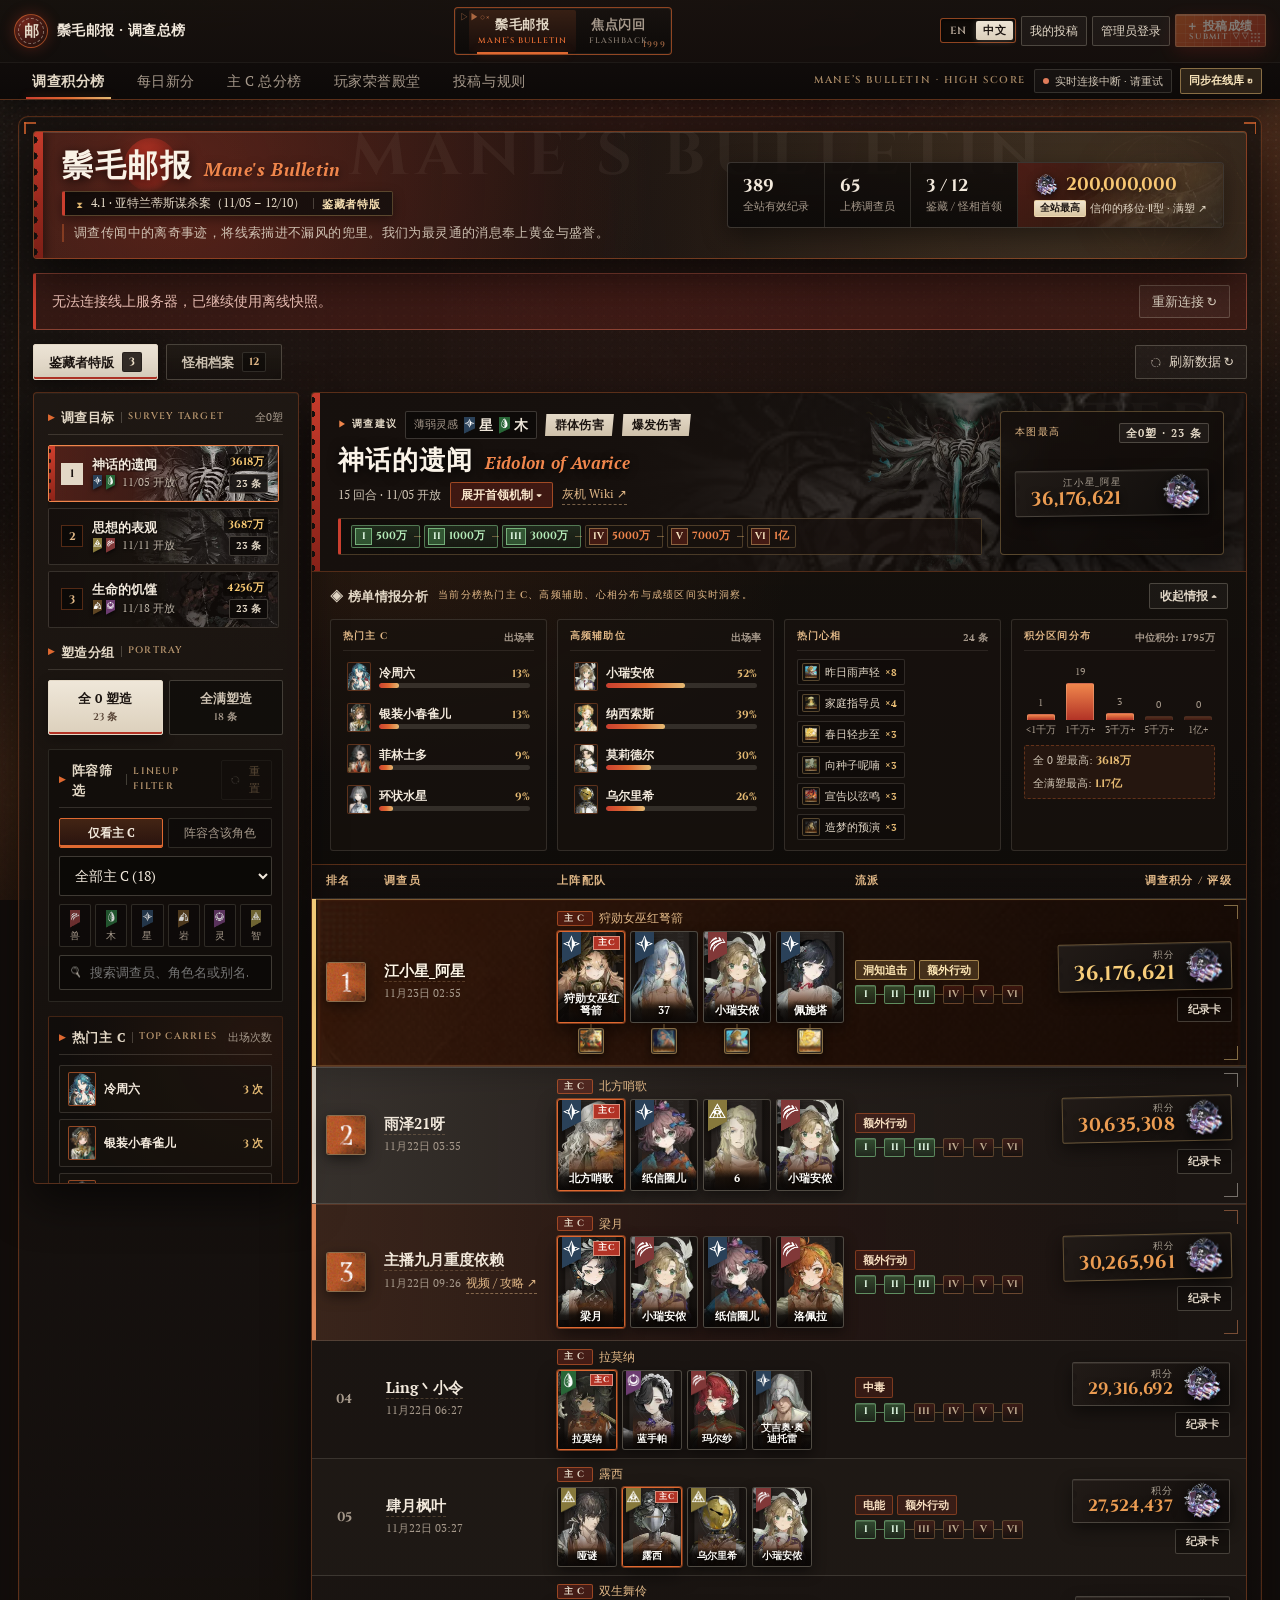
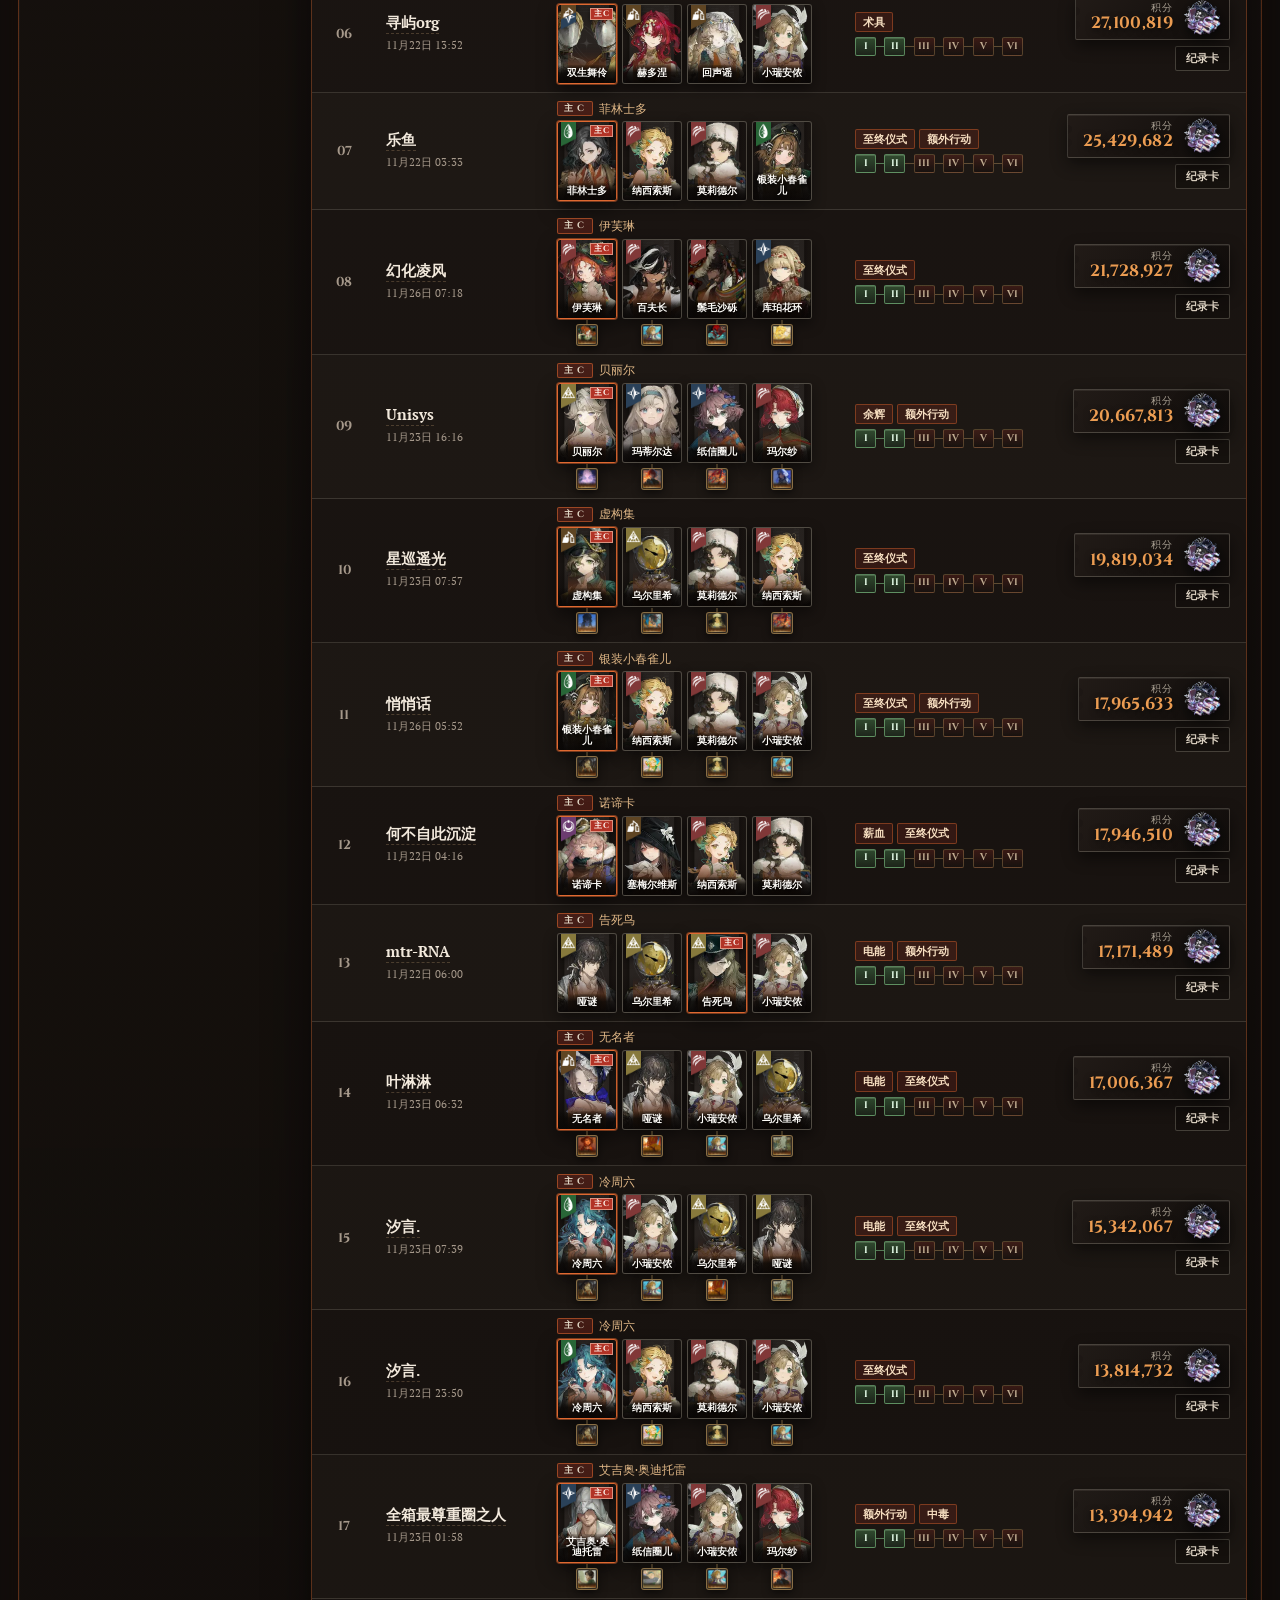
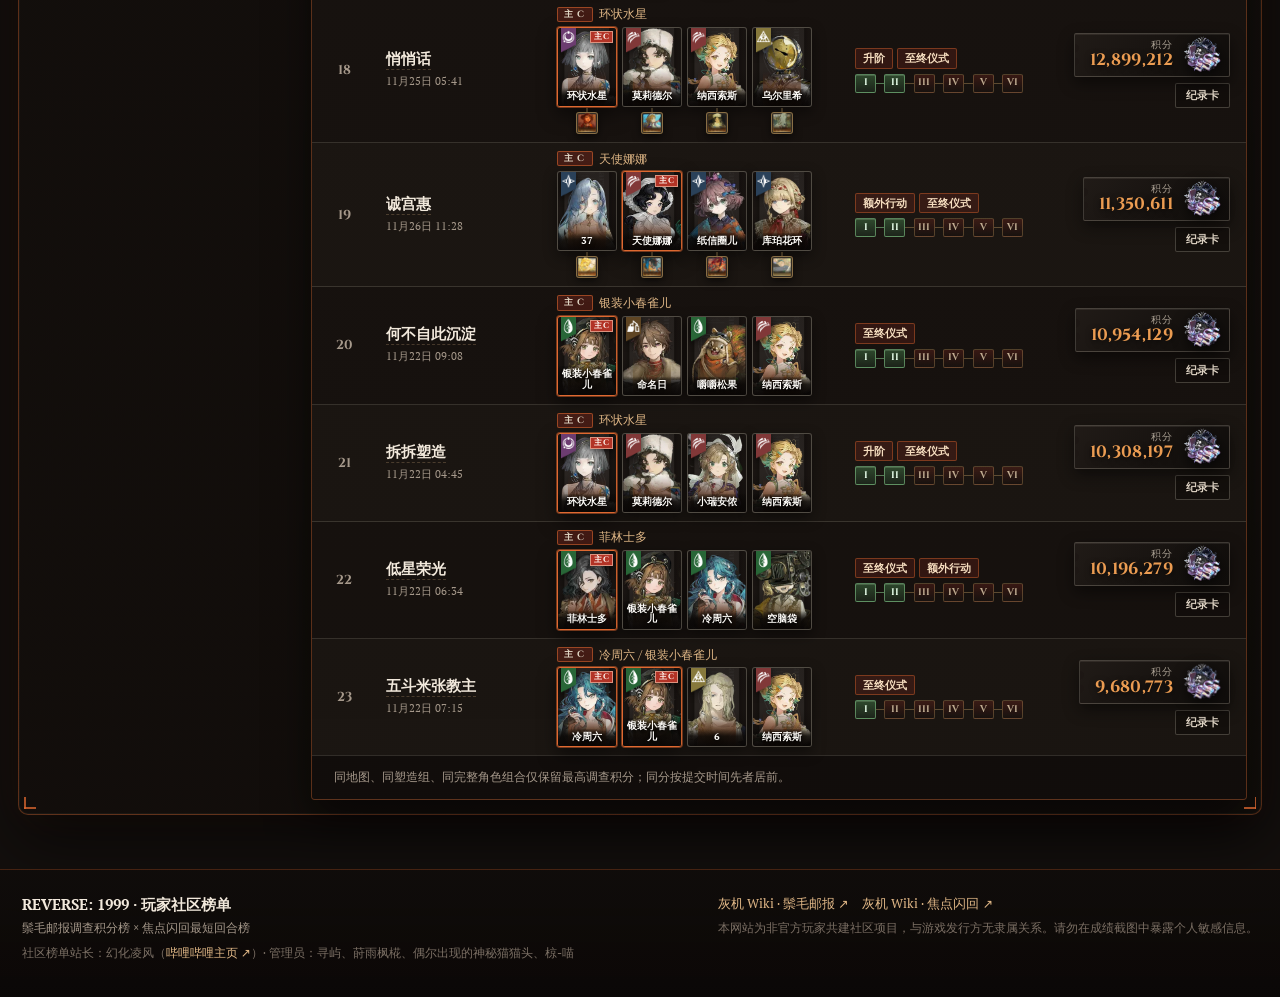
==== commit 4f188a45: "fix: mobile row layout, vertical portraits without mouth overlap, daily Main DPS badge" ====
--- a/index.html
+++ b/index.html
@@ -8,11 +8,11 @@
   <meta name="description" content="重返未来：1999 玩家社区榜单——融合「鬃毛邮报」调查积分榜与「焦点闪回」最短回合纪录，内置中英双语切换与实时档案库。" />
   <title>重返未来：1999 · 鬃毛邮报 &amp; 焦点闪回 玩家榜单</title>
   <link rel="icon" href="data:image/svg+xml,%3Csvg xmlns='http://www.w3.org/2000/svg' viewBox='0 0 64 64'%3E%3Ccircle cx='32' cy='32' r='30' fill='%231b1411' stroke='%23df6931' stroke-width='3'/%3E%3Ctext x='32' y='43' text-anchor='middle' font-size='32' font-family='serif' fill='%23ede4d7'%3E%E9%82%AE%3C/text%3E%3C/svg%3E" />
-  <link rel="stylesheet" href="./styles.bundle.css?v=20261127-fast2" />
-  <script src="./config.js?v=20261127-fast2"></script>
+  <link rel="stylesheet" href="./styles.bundle.css?v=20261127-fast3" />
+  <script src="./config.js?v=20261127-fast3"></script>
   <script>
     (function () {
-      var ASSET_VER = '20261127-fast2';
+      var ASSET_VER = '20261127-fast3';
       function norm(v) {
         v = String(v || '').trim().toLowerCase();
         if (!v) return '';
@@ -44,7 +44,7 @@
       }
     })();
   </script>
-  <script defer src="./app.bundle.js?v=20261127-fast2"></script>
+  <script defer src="./app.bundle.js?v=20261127-fast3"></script>
 </head>
 <body data-mode="flashback" data-lang="zh">
   <div class="arch-backdrop" aria-hidden="true"></div>
--- a/styles.bundle.css
+++ b/styles.bundle.css
@@ -1 +1 @@
-@font-face{font-family:UTTU Regular;src:url(./assets/fonts/uttu-regular-400.woff2) format("woff2");font-weight:400;font-style:normal;font-display:swap;unicode-range:U+0000-024F,U+0259,U+1E00-1EFF,U+2000-206F,U+20A0-20CF,U+2100-218F,U+2200-22FF,U+2500-26FF}@font-face{font-family:UTTU Regular;src:url(./assets/fonts/uttu-regular-700.woff2) format("woff2");font-weight:700;font-style:normal;font-display:swap;unicode-range:U+0000-024F,U+0259,U+1E00-1EFF,U+2000-206F,U+20A0-20CF,U+2100-218F,U+2200-22FF,U+2500-26FF}@font-face{font-family:UTTU Regular;src:url(./assets/fonts/uttu-regular-400-italic.woff2) format("woff2");font-weight:400;font-style:italic;font-display:swap;unicode-range:U+0000-024F,U+0259,U+1E00-1EFF,U+2000-206F,U+20A0-20CF,U+2100-218F,U+2200-22FF,U+2500-26FF}@font-face{font-family:UTTU Regular;src:url(./assets/fonts/uttu-regular-700-italic.woff2) format("woff2");font-weight:700;font-style:italic;font-display:swap;unicode-range:U+0000-024F,U+0259,U+1E00-1EFF,U+2000-206F,U+20A0-20CF,U+2100-218F,U+2200-22FF,U+2500-26FF}@font-face{font-family:Playfair Display;src:url(./assets/fonts/uttu-playfair-display-latin.woff2) format("woff2");font-weight:400 900;font-style:normal;font-display:swap;unicode-range:U+0000-024F,U+0259,U+1E00-1EFF,U+2000-206F,U+20A0-20CF,U+2100-218F,U+2200-22FF,U+2500-26FF}@font-face{font-family:Cinzel Decorative;src:url(./assets/fonts/uttu-cinzel-decorative-latin.woff2) format("woff2");font-weight:400;font-style:normal;font-display:swap;unicode-range:U+0000-024F,U+0259,U+1E00-1EFF,U+2000-206F,U+20A0-20CF,U+2100-218F,U+2200-22FF,U+2500-26FF}@font-face{font-family:UTTU Typewriter;src:url(./assets/fonts/uttu-typewriter.woff2) format("woff2");font-weight:400;font-style:normal;font-display:swap;unicode-range:U+0000-024F,U+0259,U+1E00-1EFF,U+2000-206F,U+20A0-20CF,U+2100-218F,U+2200-22FF,U+2500-26FF}@font-face{font-family:Work Sans;src:url(./assets/fonts/uttu-work-sans-latin.woff2) format("woff2");font-weight:100 900;font-style:normal;font-display:swap;unicode-range:U+0000-024F,U+0259,U+1E00-1EFF,U+2000-206F,U+20A0-20CF,U+2100-218F,U+2200-22FF,U+2500-26FF}@font-face{font-family:Cormorant Garamond;src:url(./assets/fonts/cormorant-garamond-latin-400-normal.woff2) format("woff2");font-weight:400;font-style:normal;font-display:swap;unicode-range:U+0000-024F,U+0259,U+1E00-1EFF,U+2000-206F,U+20A0-20CF,U+2100-218F,U+2200-22FF,U+2500-26FF}@font-face{font-family:Cormorant Garamond;src:url(./assets/fonts/cormorant-garamond-latin-400-italic.woff2) format("woff2");font-weight:400;font-style:italic;font-display:swap;unicode-range:U+0000-024F,U+0259,U+1E00-1EFF,U+2000-206F,U+20A0-20CF,U+2100-218F,U+2200-22FF,U+2500-26FF}@font-face{font-family:Cormorant Garamond;src:url(./assets/fonts/cormorant-garamond-latin-600-normal.woff2) format("woff2");font-weight:600;font-style:normal;font-display:swap;unicode-range:U+0000-024F,U+0259,U+1E00-1EFF,U+2000-206F,U+20A0-20CF,U+2100-218F,U+2200-22FF,U+2500-26FF}@font-face{font-family:Cormorant Garamond;src:url(./assets/fonts/cormorant-garamond-latin-600-italic.woff2) format("woff2");font-weight:600;font-style:italic;font-display:swap;unicode-range:U+0000-024F,U+0259,U+1E00-1EFF,U+2000-206F,U+20A0-20CF,U+2100-218F,U+2200-22FF,U+2500-26FF}@font-face{font-family:Cormorant Garamond;src:url(./assets/fonts/cormorant-garamond-latin-700-normal.woff2) format("woff2");font-weight:700;font-style:normal;font-display:swap;unicode-range:U+0000-024F,U+0259,U+1E00-1EFF,U+2000-206F,U+20A0-20CF,U+2100-218F,U+2200-22FF,U+2500-26FF}@font-face{font-family:Cinzel;src:url(./assets/fonts/cinzel-latin-600-normal.woff2) format("woff2");font-weight:600;font-style:normal;font-display:swap;unicode-range:U+0000-024F,U+0259,U+1E00-1EFF,U+2000-206F,U+20A0-20CF,U+2100-218F,U+2200-22FF,U+2500-26FF}@font-face{font-family:Cinzel;src:url(./assets/fonts/cinzel-latin-700-normal.woff2) format("woff2");font-weight:700;font-style:normal;font-display:swap;unicode-range:U+0000-024F,U+0259,U+1E00-1EFF,U+2000-206F,U+20A0-20CF,U+2100-218F,U+2200-22FF,U+2500-26FF}@font-face{font-family:Inter;src:url(./assets/fonts/inter-latin-400-normal.woff2) format("woff2");font-weight:400;font-style:normal;font-display:swap;unicode-range:U+0000-024F,U+0259,U+1E00-1EFF,U+2000-206F,U+20A0-20CF,U+2100-218F,U+2200-22FF,U+2500-26FF}@font-face{font-family:Inter;src:url(./assets/fonts/inter-latin-500-normal.woff2) format("woff2");font-weight:500;font-style:normal;font-display:swap;unicode-range:U+0000-024F,U+0259,U+1E00-1EFF,U+2000-206F,U+20A0-20CF,U+2100-218F,U+2200-22FF,U+2500-26FF}@font-face{font-family:Inter;src:url(./assets/fonts/inter-latin-600-normal.woff2) format("woff2");font-weight:600;font-style:normal;font-display:swap;unicode-range:U+0000-024F,U+0259,U+1E00-1EFF,U+2000-206F,U+20A0-20CF,U+2100-218F,U+2200-22FF,U+2500-26FF}:root{--bg-deep: #130f0d;--bg-surface: #181310;--bg-panel: #1d1714;--bg-panel-alt: #251e19;--bg-card-hover: #2d241e;--crimson: #b23326;--crimson-bright: #cb3f2f;--crimson-deep: #7f2118;--copper: #df6931;--copper-bright: #f0864c;--copper-light: #eba06c;--copper-italic: #d96e3c;--bronze: #c27b4f;--bronze-track: #4c392c;--gold: #e5ba73;--gold2: #c9944c;--paper-cream: #e3d8c6;--paper-light: #e7ddd0;--paper-warm: #d4c8b4;--paper-deep: #c4b59e;--paper-ink: #1b1410;--paper-ink-soft: #564234;--parchment: #f2e9dc;--ivory: #e2d7c7;--linen: #cdc2b2;--brass: #e1b887;--ink-strong: #f6efe4;--ink-body: #d6cbb9;--ink-muted: #a6998b;--ink-dim: #7b6f64;--muted: var(--ink-muted);--line: rgba(235, 224, 208, .16);--success: #82c488;--local-teal: #8cd3c8;--line-hair: rgba(236, 226, 210, .15);--line-warm: rgba(227, 216, 198, .24);--line-subtle: rgba(223, 105, 49, .34);--line-strong: rgba(223, 105, 49, .62);--accent-primary: #b83b28;--accent-glow: rgba(223, 105, 49, .34);--accent-text: #df6931;--font-serif: "UTTU Regular", "Playfair Display", Georgia, serif;--font-display: "Cinzel", "Cinzel Decorative", "UTTU Regular", Georgia, serif;--font-italic: "UTTU Regular", "Cormorant Garamond", Georgia, serif;--font-sans: "UTTU Regular", "Work Sans", "Inter", system-ui, -apple-system, sans-serif;--font-typewriter: "UTTU Typewriter", ui-monospace, SFMono-Regular, Consolas, monospace;--radius-xs: 2px;--radius-sm: 4px;--radius-frame: 10px;--radius-arch: 3px 26px 3px 26px;--shadow-panel: 0 18px 44px rgba(0, 0, 0, .56), 0 1px 0 rgba(255, 240, 220, .04) inset;--shadow-card: 0 10px 28px rgba(0, 0, 0, .44);--max-width: 1400px}body[data-lang=en]{--font-serif: "UTTU Regular", "Playfair Display", Georgia, serif;--font-display: "Cinzel", "Cinzel Decorative", "UTTU Regular", Georgia, serif;--font-italic: "UTTU Regular", "Cormorant Garamond", Georgia, serif;--font-sans: "UTTU Regular", "Work Sans", "Inter", system-ui, -apple-system, sans-serif;--font-typewriter: "UTTU Typewriter", ui-monospace, SFMono-Regular, Consolas, monospace}body[data-lang=zh]{--font-serif: "UTTU Regular", "Noto Serif SC", "Source Han Serif SC", "Songti SC", "STSong", Georgia, serif;--font-display: "Cinzel", "UTTU Regular", "Noto Serif SC", Georgia, serif;--font-italic: "UTTU Regular", "Cormorant Garamond", Georgia, serif;--font-sans: "UTTU Regular", "Work Sans", "Inter", system-ui, -apple-system, "PingFang SC", "Microsoft YaHei", sans-serif;--font-typewriter: "UTTU Typewriter", ui-monospace, SFMono-Regular, Consolas, monospace}body[data-mode=flashback]{--bg-deep: #0f1018;--bg-surface: #151621;--bg-panel: #1a1b28;--bg-panel-alt: #222334;--bg-card-hover: #292a3e;--line-subtle: rgba(229, 186, 115, .3);--line-strong: rgba(229, 186, 115, .58);--accent-primary: #c99e57;--accent-glow: rgba(229, 186, 115, .3);--accent-text: #e5ba73;--copper-italic: #e5ba73}*,*:before,*:after{box-sizing:border-box}[hidden]{display:none!important}html{scroll-behavior:smooth;color-scheme:dark;max-width:100%;overflow-x:clip}body{margin:0;min-height:100vh;max-width:100%;background-color:var(--bg-deep);color:var(--parchment);font-family:var(--font-sans);font-size:14px;line-height:1.55;overflow-x:clip;position:relative;-webkit-font-smoothing:antialiased}::-webkit-scrollbar{width:7px;height:7px}::-webkit-scrollbar-track{background:#1a1410;border-left:1px solid rgba(223,105,49,.14)}::-webkit-scrollbar-thumb{background:linear-gradient(180deg,#df6931,#a44020);border-radius:99px}::-webkit-scrollbar-thumb:hover{background:var(--copper-bright)}body[data-mode=flashback] ::-webkit-scrollbar-thumb{background:linear-gradient(180deg,#e5ba73,#9e783d)}.arch-backdrop{position:fixed;inset:0;pointer-events:none;z-index:0;background-color:#15100d;background-image:radial-gradient(ellipse 84% 48% at 50% -6%,rgba(188,56,38,.34),transparent 64%),radial-gradient(ellipse 46% 42% at 96% 18%,rgba(223,105,49,.24),transparent 62%),radial-gradient(ellipse 44% 44% at 4% 86%,rgba(214,118,52,.2),transparent 66%),linear-gradient(180deg,#18120e9e,#130e0bbd 46%,#0f0b09db),url(./assets/uttu/bg_paper.webp),url(./assets/official/discord-bg.jpg);background-position:center top,right top,left bottom,center,center bottom,center top;background-size:auto,auto,auto,auto,cover,cover;background-repeat:no-repeat;background-blend-mode:normal,screen,screen,normal,screen,normal;transition:background .35s ease}body[data-mode=flashback] .arch-backdrop{background-color:#0e0f18;background-image:radial-gradient(ellipse 78% 46% at 52% -6%,rgba(229,186,115,.22),transparent 60%),radial-gradient(ellipse 48% 46% at 90% 24%,rgba(112,88,174,.24),transparent 66%),radial-gradient(ellipse 46% 42% at 8% 82%,rgba(74,104,158,.2),transparent 64%),linear-gradient(180deg,#10111bb8,#0d0e16d1 52%,#0a0b12eb),url(./assets/uttu/bg_paper.webp),url(./assets/official/discord-bg.jpg);background-blend-mode:normal,screen,screen,normal,soft-light,normal}.halftone-layer{position:fixed;inset:0;pointer-events:none;z-index:0;background-image:radial-gradient(rgba(227,216,198,.085) 1px,transparent 1.15px),radial-gradient(rgba(223,105,49,.05) 1px,transparent 1.15px);background-size:8px 8px,16px 16px;background-position:0 0,4px 4px;mask-image:radial-gradient(ellipse 96% 86% at 50% 28%,rgba(0,0,0,.85) 36%,transparent 100%);-webkit-mask-image:radial-gradient(ellipse 96% 86% at 50% 28%,rgba(0,0,0,.85) 36%,transparent 100%)}.paper-grain{position:fixed;inset:0;pointer-events:none;z-index:0;opacity:.085;mix-blend-mode:overlay;background-image:url("data:image/svg+xml,%3Csvg viewBox='0 0 220 220' xmlns='http://www.w3.org/2000/svg'%3E%3Cfilter id='n'%3E%3CfeTurbulence type='fractalNoise' baseFrequency='0.82' numOctaves='3' stitchTiles='stitch'/%3E%3C/filter%3E%3Crect width='100%25' height='100%25' filter='url(%23n)' opacity='1'/%3E%3C/svg%3E")}.uttu-micro-icon{width:15px;height:15px;object-fit:contain;display:inline-block;flex-shrink:0;opacity:.9}.icon-btn{display:inline-flex;align-items:center;gap:6px}.search-input-wrap{position:relative}.search-input-icon{position:absolute;left:10px;top:50%;transform:translateY(-50%);width:13px;height:15px;object-fit:contain;opacity:.78;pointer-events:none}.filter-input.has-icon{padding-left:30px}:focus-visible{outline:2px solid var(--copper-bright);outline-offset:2px}button,input,select,textarea{font:inherit;color:inherit}button,a,select,input,summary{touch-action:manipulation;-webkit-tap-highlight-color:transparent}.acc-short{display:none}a{color:var(--brass);text-decoration:none}a:hover{color:var(--parchment)}.topbar{position:sticky;top:0;z-index:40;background:linear-gradient(180deg,#16110ef5,#100c0af0);backdrop-filter:blur(14px);border-bottom:1px solid rgba(223,105,49,.34);box-shadow:0 6px 24px #00000073}body[data-mode=flashback] .topbar{background:linear-gradient(180deg,#11121cf5,#0d0e16f0);border-bottom-color:#e5ba734d}.topbar-inner{max-width:var(--max-width);margin:0 auto;padding:7px 18px;display:flex;align-items:center;justify-content:space-between;gap:10px;min-width:0}.brand{display:inline-flex;align-items:center;gap:9px;flex:0 1 auto;min-width:0}.brand-seal{position:relative;width:34px;height:34px;display:grid;place-items:center;border-radius:50%;border:1px solid var(--line-strong);background:radial-gradient(circle at 30% 25%,#c43a2a85,#160e0bf5);color:var(--paper-cream);font-family:var(--font-serif);font-size:14.5px;font-weight:700;box-shadow:0 0 14px #b2332659;flex-shrink:0}body[data-mode=flashback] .brand-seal{background:radial-gradient(circle at 30% 25%,#e5ba7357,#10111af5);color:var(--gold);box-shadow:0 0 14px #e5ba7340}.seal-ring{position:absolute;inset:3px;border-radius:50%;border:1px dashed rgba(227,216,198,.5)}.brand-copy{display:flex;flex-direction:column;line-height:1.18;min-width:0}.brand-copy strong{font-family:var(--font-serif);font-size:14px;font-weight:700;letter-spacing:.03em;color:var(--parchment);white-space:nowrap;overflow:hidden;text-overflow:ellipsis}.brand-copy small{font-family:var(--font-display);font-size:8.5px;letter-spacing:.13em;color:var(--brass);opacity:.85;margin-top:2px;white-space:nowrap;overflow:hidden;text-overflow:ellipsis}.mode-switcher{position:relative;display:inline-flex;align-items:stretch;border:1px solid var(--line-strong);border-radius:var(--radius-sm);padding:2px 20px;background:linear-gradient(180deg,#18120feb,#0d0a08e6);box-shadow:inset 0 0 0 1px #e3d8c60f;gap:4px;flex-shrink:0}.frame-glyphs{position:absolute;font-family:var(--font-display);font-size:8.5px;letter-spacing:.14em;color:var(--bronze);opacity:.82;pointer-events:none;user-select:none}.frame-glyphs.left{top:3px;left:5px}.frame-glyphs.right{bottom:2px;right:5px;font-size:8px}.mode-tab{position:relative;border:0;background:transparent;padding:4px 10px 5px;cursor:pointer;display:flex;flex-direction:column;align-items:center;gap:1px;color:var(--ink-muted);border-radius:var(--radius-xs);transition:color .18s ease,background .18s ease;white-space:nowrap}.mode-tab:after{content:"";position:absolute;left:8px;right:8px;bottom:-2px;height:2px;background:var(--accent-text);box-shadow:0 0 10px var(--accent-glow);transform:scaleX(0);transition:transform .2s ease}.mode-tab:hover{color:var(--parchment);background:#e3d8c60a}.mode-tab.active{color:var(--parchment);background:linear-gradient(180deg,#df693129,#b233260f)}body[data-mode=flashback] .mode-tab.active{background:linear-gradient(180deg,#e5ba7329,#b48c4b0d)}.mode-tab.active .mode-cn{color:var(--paper-cream)}.mode-tab.active .mode-en{color:var(--accent-text);opacity:1}.mode-tab.active:after{transform:scaleX(1)}.mode-cn{font-family:var(--font-serif);font-size:13px;font-weight:700;letter-spacing:.04em}.mode-en{font-family:var(--font-display);font-size:8px;letter-spacing:.12em;opacity:.72}.top-actions{display:flex;align-items:center;gap:6px;flex-shrink:0;min-width:0}.top-actions .ghost-btn{padding:5px 9px;font-size:12px}.lang-switch{display:inline-flex;align-items:center;padding:2px;border:1px solid var(--line-strong);border-radius:3px;background:#0e0a08d9;box-shadow:inset 0 1px 3px #0000008c;gap:2px;flex-shrink:0}.lang-btn{border:0;background:transparent;color:var(--ink-muted);font-family:var(--font-display);font-size:10.5px;font-weight:700;letter-spacing:.06em;padding:3.5px 7px;border-radius:2px;cursor:pointer;line-height:1.15;white-space:nowrap;transition:all .15s ease}.lang-btn:hover:not(.active){color:var(--parchment);background:#e3d8c614}.lang-btn.active{background:linear-gradient(180deg,#eee5d6,#dcd0bc);color:var(--paper-ink);box-shadow:0 1px 6px #e3d8c640}.status-pill{display:inline-flex;align-items:center;gap:6px;padding:5px 9px;border:1px solid var(--line-hair);border-radius:var(--radius-xs);font-size:11px;color:var(--linen);background:#ffffff08;white-space:nowrap}.status-dot{width:6px;height:6px;border-radius:50%;background:var(--ink-dim);flex-shrink:0}.status-pill.online .status-dot{background:#77c27d;box-shadow:0 0 7px #77c27dc7}.status-pill.offline .status-dot{background:#e07c5a}.status-pill.is-offline-archive{border-color:#e5ba737a;background:linear-gradient(135deg,#e5ba7329,#e3d8c60f);color:#f3dcaf;box-shadow:inset 0 0 0 1px #e5ba731a}.status-pill.is-offline-archive .status-dot{background:var(--gold);box-shadow:0 0 7px #e5ba73bf}.sync-live-btn{display:inline-flex;align-items:center;justify-content:center;gap:4px;padding:3px 8px;border:1px solid rgba(229,186,115,.5);border-radius:2px;background:#e5ba7324;color:#fae6bc;font-family:var(--font-serif);font-size:11px;font-weight:600;cursor:pointer;white-space:nowrap;transition:all .15s ease}.sync-live-btn:hover{background:var(--paper-cream);color:var(--paper-ink);border-color:var(--paper-cream)}.action-cta-btn,.copper-btn{position:relative;overflow:hidden;display:inline-flex;align-items:center;justify-content:center;gap:6px;padding:7px 16px;border:1px solid rgba(244,178,134,.65);border-radius:var(--radius-xs);background-color:#c44a27;background-image:linear-gradient(rgba(255,232,210,.1) 1px,transparent 1px),linear-gradient(90deg,rgba(255,232,210,.1) 1px,transparent 1px),linear-gradient(135deg,#df6931e0,#b23326f0),url(./assets/official/btn-bg.webp);background-size:9px 9px,9px 9px,100% 100%,cover;background-position:0 0,0 0,center,center;color:#fff9f2;font-family:var(--font-serif);font-size:13px;font-weight:700;letter-spacing:.05em;cursor:pointer;white-space:nowrap;box-shadow:0 5px 18px #b233266b,inset 0 1px #fff0e040;transition:transform .14s ease,filter .14s ease,box-shadow .14s ease}.action-cta-btn:after{content:"";position:absolute;right:4px;bottom:3px;width:11px;height:11px;pointer-events:none;opacity:.62;background-image:radial-gradient(rgba(255,244,230,.95) 1px,transparent 1.2px);background-size:3.6px 3.6px}.action-cta-btn{flex-direction:column;gap:0;padding:4px 15px 4px 12px;font-size:12.5px;line-height:1.15}.cta-sub{font-family:var(--font-display);font-size:7.8px;letter-spacing:.18em;opacity:.86}body[data-mode=flashback] .action-cta-btn,body[data-mode=flashback] .copper-btn{border-color:#f6daa5b8;background-color:#c89d58;background-image:linear-gradient(rgba(22,16,8,.1) 1px,transparent 1px),linear-gradient(90deg,rgba(22,16,8,.1) 1px,transparent 1px),linear-gradient(135deg,#e7c27d,#bd904a);background-size:9px 9px,9px 9px,100% 100%;color:#18120a;box-shadow:0 5px 18px #e5ba734d,inset 0 1px #fff8e273}body[data-mode=flashback] .action-cta-btn:after{background-image:radial-gradient(rgba(24,18,10,.72) 1px,transparent 1.2px)}.action-cta-btn:hover:not(:disabled),.copper-btn:hover:not(:disabled){filter:brightness(1.1);transform:translateY(-1px);box-shadow:0 8px 22px #df693173}.action-cta-btn:disabled,.copper-btn:disabled{opacity:.45;cursor:not-allowed;transform:none}.paper-btn{display:inline-flex;align-items:center;justify-content:center;gap:6px;padding:7px 14px;border:1px solid rgba(255,248,236,.48);border-radius:var(--radius-xs);background:linear-gradient(180deg,#efe6d8,#dacdb8);color:var(--paper-ink);font-family:var(--font-serif);font-size:13px;font-weight:700;letter-spacing:.03em;cursor:pointer;white-space:nowrap;box-shadow:0 3px 10px #00000057;transition:filter .14s ease,transform .14s ease}.paper-btn:hover{filter:brightness(1.06);transform:translateY(-1px)}.ghost-btn,.outline-btn{display:inline-flex;align-items:center;justify-content:center;gap:6px;padding:6px 12px;border:1px solid var(--line-warm);border-radius:var(--radius-xs);background:#fff8ec0a;color:var(--ivory);font-size:12.5px;cursor:pointer;white-space:nowrap;transition:border-color .15s ease,background .15s ease,color .15s ease}.ghost-btn:hover:not(:disabled),.outline-btn:hover:not(:disabled){border-color:var(--line-strong);background:#df693129;color:var(--parchment)}.outline-btn.selected{border-color:var(--paper-cream);background:linear-gradient(180deg,#ebe2d3,#d9ccb7);color:var(--paper-ink);font-weight:700}body[data-mode=flashback] .outline-btn.selected{border-color:var(--gold);background:linear-gradient(180deg,#efe2c8,#dac59b);color:#19130a}.text-link-btn{display:inline-flex;align-items:center;gap:4px;border:0;background:none;padding:0;color:var(--brass);font-size:12px;cursor:pointer;border-bottom:1px dashed rgba(225,184,135,.48)}.text-link-btn:hover{color:var(--parchment);border-bottom-color:var(--parchment)}.approve-btn{padding:6px 12px;border:1px solid rgba(130,196,136,.56);border-radius:var(--radius-xs);background:#4a86523d;color:#c8f0cc;font-size:12px;cursor:pointer}.approve-btn:hover{background:#4a865261}.danger-btn{padding:6px 12px;border:1px solid rgba(217,107,82,.55);border-radius:var(--radius-xs);background:#b2332638;color:#f9bfb2;font-size:12px;cursor:pointer}.danger-btn:hover{background:#b233265c}.subnav-bar{border-top:1px solid rgba(227,216,198,.08);background:linear-gradient(180deg,#100c0ad6,#0c0908c7)}.subnav-inner{max-width:var(--max-width);margin:0 auto;padding:0 18px;display:flex;align-items:center;justify-content:space-between;gap:12px;min-width:0}.subnav-right{display:flex;align-items:center;gap:8px;flex-shrink:0;margin-left:auto}.subnav-right .status-pill{padding:3px 8px;font-size:10.5px}.subnav-tabs{display:flex;align-items:center;gap:4px;min-width:0;overflow-x:auto;scrollbar-width:none}.subnav-tabs::-webkit-scrollbar{display:none}.subnav-tab{position:relative;border:0;background:transparent;padding:8px 14px;color:var(--ink-muted);font-family:var(--font-serif);font-size:13.5px;letter-spacing:.04em;cursor:pointer;white-space:nowrap;transition:color .15s ease}.subnav-tab:hover{color:var(--parchment)}.subnav-tab.active{color:var(--paper-cream);font-weight:700}.subnav-tab.active:after{content:"";position:absolute;left:8px;right:8px;bottom:0;height:2px;background:linear-gradient(90deg,var(--crimson-bright),var(--copper),var(--gold));box-shadow:0 0 8px var(--accent-glow)}body[data-mode=flashback] .subnav-tab.active:after{background:linear-gradient(90deg,#b88c48,#e5ba73,#f6e0ae)}.subnav-meta{font-family:var(--font-display);font-size:10px;letter-spacing:.16em;color:var(--brass);opacity:.72;white-space:nowrap}.shell{position:relative;z-index:1;max-width:var(--max-width);margin:0 auto;padding:16px 18px 54px}.uttu-shell-frame{position:relative;border:1px solid rgba(223,105,49,.36);border-radius:var(--radius-frame);padding:14px;background:radial-gradient(ellipse 68% 36% at 50% 0%,rgba(178,51,38,.09),transparent 72%),linear-gradient(180deg,#181310bd,#120e0bd1);box-shadow:0 24px 64px #0000008f,0 0 0 1px #e3d8c60a inset,0 0 36px #df693114}body[data-mode=flashback] .uttu-shell-frame{border-color:#e5ba7357;background:radial-gradient(ellipse 68% 36% at 50% 0%,rgba(229,186,115,.08),transparent 72%),linear-gradient(180deg,#141521c2,#0e0f18d6);box-shadow:0 24px 64px #0009,0 0 0 1px #e5ba730d inset,0 0 36px #e5ba730f}.frame-corner{position:absolute;width:14px;height:14px;pointer-events:none;z-index:4}.frame-corner:before,.frame-corner:after{content:"";position:absolute;background:var(--accent-text);opacity:.75}.frame-corner.tl{top:5px;left:5px}.frame-corner.tl:before{top:0;left:0;width:12px;height:1.5px}.frame-corner.tl:after{top:0;left:0;width:1.5px;height:12px}.frame-corner.tr{top:5px;right:5px}.frame-corner.tr:before{top:0;right:0;width:12px;height:1.5px}.frame-corner.tr:after{top:0;right:0;width:1.5px;height:12px}.frame-corner.bl{bottom:5px;left:5px}.frame-corner.bl:before{bottom:0;left:0;width:12px;height:1.5px}.frame-corner.bl:after{bottom:0;left:0;width:1.5px;height:12px}.frame-corner.br{bottom:5px;right:5px}.frame-corner.br:before{bottom:0;right:0;width:12px;height:1.5px}.frame-corner.br:after{bottom:0;right:0;width:1.5px;height:12px}.masthead{position:relative;overflow:hidden;border:1px solid rgba(223,105,49,.42);border-radius:var(--radius-sm);padding:16px 22px 16px 28px;margin-bottom:14px;background:radial-gradient(circle at 12% 38%,rgba(188,52,36,.34),transparent 44%),radial-gradient(circle at 86% 42%,rgba(229,186,115,.16),transparent 50%),linear-gradient(120deg,#281c16f5,#1a1310f5 54%,#221813f2);box-shadow:var(--shadow-panel),inset 0 1px #ebdcc61f;display:grid;grid-template-columns:minmax(0,1.15fr) auto;gap:14px 22px;align-items:center}.masthead:before{content:"";position:absolute;left:0;top:0;bottom:0;width:9px;z-index:2;background:radial-gradient(circle at 0 8px,var(--bg-deep) 3.4px,transparent 3.8px) 0 0 / 9px 16px repeat-y,linear-gradient(180deg,#c63b2b,#99281d 55%,#7c1f16);box-shadow:2px 0 10px #00000073}.masthead:after{content:"";position:absolute;right:-30px;top:-54px;width:240px;height:240px;background:url(./assets/official/pop-light.webp) center / contain no-repeat;opacity:.16;pointer-events:none;z-index:0}body[data-mode=flashback] .masthead{border-color:#e5ba736b;background:radial-gradient(circle at 14% 36%,rgba(114,92,178,.24),transparent 46%),radial-gradient(circle at 84% 48%,rgba(229,186,115,.2),transparent 50%),linear-gradient(122deg,#1c1a2af7,#13131ef7 56%,#1a1826f5)}body[data-mode=flashback] .masthead:before{background:radial-gradient(circle at 0 8px,var(--bg-deep) 3.4px,transparent 3.8px) 0 0 / 9px 16px repeat-y,linear-gradient(180deg,#e5ba73,#b78a45 55%,#7d5d2b)}.astrolabe-ornament{position:absolute;right:360px;top:50%;width:210px;height:210px;transform:translateY(-50%);border-radius:50%;border:1px dashed rgba(229,186,115,.22);background:radial-gradient(circle,transparent 58%,rgba(229,186,115,.08) 59%,transparent 61%),url(./assets/official/pop-light.webp) center / 88% no-repeat;opacity:.34;pointer-events:none;z-index:0}.astrolabe-ornament:before{content:"";position:absolute;inset:24px;border-radius:50%;border:1px solid rgba(229,186,115,.2)}.masthead-stencil{position:absolute;left:26%;top:-8px;font-family:var(--font-display);font-size:62px;font-weight:700;letter-spacing:.12em;color:#ebe0ce0e;line-height:1;pointer-events:none;user-select:none;white-space:nowrap;z-index:0}.masthead>*:not(.masthead-stencil):not(.astrolabe-ornament){min-width:0;position:relative;z-index:2}.masthead-identity{display:flex;flex-direction:column;align-items:flex-start;gap:7px}.masthead-title-row{position:relative;display:flex;flex-wrap:wrap;align-items:baseline;gap:4px 12px}.masthead-title-row .title-seal-orb{position:absolute;left:62px;top:-10px;width:54px;height:54px;border-radius:50%;background:radial-gradient(circle at 42% 40%,rgba(212,58,42,.88) 0%,rgba(178,45,32,.44) 56%,transparent 72%);filter:drop-shadow(0 0 12px rgba(178,51,38,.45));pointer-events:none;z-index:0}body[data-mode=flashback] .masthead-title-row .title-seal-orb{background:radial-gradient(circle at 42% 40%,rgba(229,186,115,.56) 0%,rgba(182,138,68,.2) 60%,transparent 74%);filter:drop-shadow(0 0 12px rgba(229,186,115,.3))}.masthead h1{position:relative;z-index:1;margin:0;font-family:var(--font-serif);font-size:clamp(24px,2.5vw,31px);font-weight:700;letter-spacing:.05em;color:#f9f2e6;text-shadow:0 3px 12px rgba(0,0,0,.78),0 1px 0 rgba(178,51,38,.3);line-height:1.1}.masthead-en{position:relative;z-index:1;font-family:var(--font-italic);font-style:italic;font-size:18px;font-weight:600;letter-spacing:.03em;color:var(--copper-bright);text-shadow:0 2px 8px rgba(0,0,0,.65)}body[data-mode=flashback] .masthead-en{color:var(--gold)}.masthead-edition-ribbon,.edition-pill{display:inline-flex;flex-wrap:wrap;align-items:center;gap:8px;padding:4px 12px;border:1px solid rgba(229,186,115,.32);border-left:3px solid var(--crimson-bright);border-radius:var(--radius-xs);background:linear-gradient(90deg,#0a0807e0,#140f0dd6);font-size:11.5px;color:var(--paper-cream);line-height:1.3;box-shadow:0 4px 12px #00000061}body[data-mode=flashback] .masthead-edition-ribbon,body[data-mode=flashback] .edition-pill{border-left-color:var(--gold);background:linear-gradient(90deg,#0a0b12e6,#161622db)}.edition-hourglass{color:var(--gold);font-size:12px;line-height:1}.edition-sep{width:1px;height:11px;background:#e3d8c640}.edition-badge-text{font-family:var(--font-serif);font-weight:700;color:#f6dfb2;letter-spacing:.06em;text-transform:uppercase;font-size:11px}.masthead-motto{margin:1px 0 0;padding-left:10px;border-left:2px solid rgba(223,105,49,.45);font-family:var(--font-italic);font-style:italic;font-size:14px;line-height:1.38;color:var(--ivory);opacity:.88;max-width:640px}body[data-lang=zh] .masthead-motto{font-family:var(--font-serif);font-style:normal;font-size:12.5px;letter-spacing:.03em}body[data-mode=flashback] .masthead-motto{border-left-color:#e5ba7373}.masthead-metrics{display:flex;align-items:stretch;border:1px solid rgba(227,216,198,.2);border-radius:var(--radius-sm);background:linear-gradient(180deg,#100c0adb,#0b0908e6);overflow:hidden;flex-shrink:0;box-shadow:0 8px 24px #0000006b}body[data-mode=flashback] .masthead-metrics{background:linear-gradient(180deg,#0f1019e0,#0b0c13eb)}.mstat-cell{position:relative;padding:10px 15px;border-right:1px solid var(--line-hair);display:flex;flex-direction:column;justify-content:center;min-width:0;text-align:left;background:transparent;border-top:0;border-bottom:0;border-left:0}.mstat-cell:last-child{border-right:0}.mstat-cell strong{display:block;font-family:var(--font-display);font-size:17px;font-weight:700;color:var(--parchment);font-variant-numeric:tabular-nums;line-height:1.15;white-space:nowrap}.mstat-cell small{display:flex;align-items:center;gap:4px;font-size:10.5px;color:var(--ink-muted);margin-top:3px;white-space:nowrap}.mstat-jump,.mstat-cell.mstat-jump.is-peak-card{position:relative;overflow:hidden;cursor:pointer;min-width:196px;padding:10px 16px;background:radial-gradient(circle at 86% 24%,rgba(229,186,115,.22),transparent 62%),linear-gradient(135deg,#b2332657,#df693129 55%,#140e0beb);transition:background .18s ease,box-shadow .18s ease,transform .14s ease}.peak-card-art{position:absolute;inset:0;background-size:cover;background-position:85% 24%;opacity:.24;mask-image:linear-gradient(90deg,transparent 10%,rgba(0,0,0,.85) 100%);-webkit-mask-image:linear-gradient(90deg,transparent 10%,rgba(0,0,0,.85) 100%);pointer-events:none;z-index:0}.mstat-jump>*:not(.peak-card-art){position:relative;z-index:1}.peak-card-top{display:flex;align-items:center;gap:8px}.peak-mini-grade{width:24px;height:24px;object-fit:contain;flex-shrink:0;filter:drop-shadow(0 2px 5px rgba(0,0,0,.65))}.mstat-jump strong{font-size:18px;color:#f7c773;text-shadow:0 2px 8px rgba(0,0,0,.65)}.mstat-jump small{color:var(--paper-cream)}.mstat-jump:hover{background:radial-gradient(circle at 86% 24%,rgba(229,186,115,.32),transparent 62%),linear-gradient(135deg,#cc3e2a70,#df69313d);box-shadow:inset 0 0 0 1px var(--copper-bright)}body[data-mode=flashback] .mstat-jump,body[data-mode=flashback] .mstat-cell.mstat-jump.is-peak-card{background:radial-gradient(circle at 86% 24%,rgba(229,186,115,.26),transparent 60%),linear-gradient(135deg,#e5ba7338,#181826eb)}body[data-mode=flashback] .mstat-jump:hover{box-shadow:inset 0 0 0 1px var(--gold)}.jump-tag{display:inline-block;padding:1px 5px;border:1px solid rgba(240,210,155,.52);border-radius:2px;font-size:9.5px;font-weight:700;color:var(--paper-ink);background:linear-gradient(180deg,#f0e4ce,#dac6a2);line-height:1.3;white-space:nowrap;flex-shrink:0}.jump-desc{min-width:0;overflow:hidden;text-overflow:ellipsis}.global-notice{margin-bottom:14px;padding:11px 16px;border:1px solid rgba(229,186,115,.42);border-left:3px solid var(--gold);border-radius:var(--radius-xs);background:linear-gradient(90deg,#e5ba7324,#201812d9);color:#f4dfba;display:flex;align-items:center;justify-content:space-between;gap:12px}.global-notice.is-error{border-color:#d96b5280;border-left-color:var(--crimson-bright);background:#a8332833;color:#f6c9be}.ig-heading{display:flex;align-items:center;justify-content:space-between;gap:8px;margin-bottom:10px;padding-bottom:7px;border-bottom:1px solid rgba(227,216,198,.16)}.ig-heading-left{display:inline-flex;align-items:center;gap:6px;min-width:0}.ig-tri{font-size:9px;color:var(--accent-text);line-height:1}.ig-cn{font-family:var(--font-serif);font-size:13px;font-weight:700;color:var(--paper-cream);letter-spacing:.04em}.ig-bar{width:1px;height:11px;background:#e3d8c63d}.ig-en{font-family:var(--font-display);font-size:9.5px;letter-spacing:.13em;color:var(--brass);opacity:.8;text-transform:uppercase}.ig-right{font-size:11px;color:var(--ink-muted);white-space:nowrap}.section-bar{display:flex;flex-wrap:wrap;align-items:center;justify-content:space-between;gap:10px;margin-bottom:12px}.section-tabs{display:inline-flex;flex-wrap:wrap;gap:8px}.fb-version-picker{display:flex;align-items:center;gap:10px;flex-wrap:wrap;flex:1;min-width:0}.fb-version-label{font-size:12.5px;color:var(--brass);font-family:var(--font-serif);font-weight:600;white-space:nowrap}.filter-select.fb-version-select{width:auto;min-width:240px;max-width:100%}.mobile-filter-toggle{display:none}.cell-metric-sub{font-size:11px;color:var(--ink-muted)}.section-tab-btn{display:inline-flex;align-items:center;gap:8px;padding:7px 15px;border:1px solid var(--line-warm);border-radius:var(--radius-xs);background:linear-gradient(180deg,#221b16eb,#181310f0);color:var(--linen);font-family:var(--font-serif);font-size:13px;font-weight:600;cursor:pointer;transition:all .16s ease}.section-tab-btn:hover{border-color:var(--line-strong);color:var(--parchment);background:#2e231cf2}.section-tab-btn.active{border-color:var(--paper-cream);background:linear-gradient(180deg,#ece3d5,#dad0be);color:var(--paper-ink);font-weight:700;box-shadow:0 4px 14px #00000061,inset 0 -2px 0 var(--crimson)}body[data-mode=flashback] .section-tab-btn.active{border-color:var(--gold);background:linear-gradient(180deg,#efe4cc,#d8c49e);color:#19130a;box-shadow:0 4px 14px #0000006b,inset 0 -2px #9f7736}.tab-count{font-family:var(--font-display);font-size:10.5px;font-weight:700;padding:1px 6px;border:1px solid var(--line-hair);border-radius:2px;background:#0000005c;color:var(--brass)}.section-tab-btn.active .tab-count{background:#1b1410e0;border-color:#1b141080;color:#f6e7cf}.board-grid{display:grid;grid-template-columns:276px minmax(0,1fr);gap:14px;align-items:start}.board-grid>*{min-width:0}.sidebar-panel{position:sticky;top:94px;min-width:0;max-width:100%;max-height:calc(100vh - 108px);max-height:calc(100dvh - 108px);overflow-y:auto;overflow-x:hidden;overscroll-behavior-y:contain;scrollbar-gutter:stable;border:1px solid rgba(223,105,49,.3);border-radius:var(--radius-sm);background:linear-gradient(180deg,#1f1814f0,#16110ef5);padding:14px 10px 14px 14px;display:flex;flex-direction:column;gap:14px;box-shadow:var(--shadow-panel)}.sidebar-panel>*{flex-shrink:0}.sidebar-panel::-webkit-scrollbar{width:5px}body[data-mode=flashback] .sidebar-panel{border-color:#e5ba7347;background:linear-gradient(180deg,#1a1b28f2,#13141ef5)}.dossier-list{display:flex;flex-direction:column;gap:6px;max-height:332px;overflow-y:auto;padding-right:4px}.dossier-item{position:relative;overflow:hidden;flex-shrink:0;min-height:54px;width:100%;text-align:left;border:1px solid rgba(227,216,198,.16);border-radius:var(--radius-xs);background:linear-gradient(100deg,#140f0ceb,#1c1511db);padding:8px 10px 8px 12px;cursor:pointer;display:flex;align-items:center;gap:9px;transition:all .18s ease}.dossier-item.active:before{content:"";position:absolute;left:0;top:0;bottom:0;width:6px;z-index:3;background:radial-gradient(circle at 0 5px,var(--bg-panel) 2px,transparent 2.3px) 0 0 / 6px 10px repeat-y,linear-gradient(180deg,#cf3f2d,#8d2318)}body[data-mode=flashback] .dossier-item.active:before{background:radial-gradient(circle at 0 5px,var(--bg-panel) 2px,transparent 2.3px) 0 0 / 6px 10px repeat-y,linear-gradient(180deg,#e5ba73,#9c7538)}.dossier-item>*:not(.dossier-boss-art){position:relative;z-index:2}.dossier-boss-art{position:absolute;top:0;right:0;bottom:0;width:64%;background-size:cover;background-repeat:no-repeat;opacity:.48;filter:contrast(1.06) saturate(1.06);z-index:0;pointer-events:none;mask-image:linear-gradient(90deg,transparent 0%,rgba(0,0,0,.82) 48%,#000 100%);-webkit-mask-image:linear-gradient(90deg,transparent 0%,rgba(0,0,0,.82) 48%,#000 100%);transition:opacity .18s ease,transform .25s ease}.dossier-item:hover{border-color:var(--line-strong);background:var(--bg-card-hover);transform:translate(2px)}.dossier-item:hover .dossier-boss-art{opacity:.68;transform:scale(1.05)}.dossier-item.active{border-color:var(--copper-bright);background:linear-gradient(95deg,#b2332657,#221813f0);box-shadow:0 6px 18px #0000006b,inset 0 0 0 1px #f0864c38}.dossier-item.active .dossier-boss-art{opacity:.78}body[data-mode=flashback] .dossier-item.active{border-color:var(--gold);background:linear-gradient(95deg,#e5ba733d,#1a1a28f0);box-shadow:0 6px 18px #00000075,inset 0 0 0 1px #e5ba7333}.survey-num-box{width:22px;height:22px;flex-shrink:0;display:grid;place-items:center;border:1px solid var(--line-subtle);background:#0a0807cc;font-family:var(--font-display);font-size:11px;font-weight:700;font-variant-numeric:tabular-nums;color:var(--brass)}.dossier-item.active .survey-num-box{border-color:var(--paper-cream);background:var(--paper-cream);color:var(--paper-ink)}.dossier-main{min-width:0;flex:1;display:flex;flex-direction:column;gap:2px}.dossier-name{font-family:var(--font-serif);font-size:12.5px;font-weight:700;line-height:1.24;color:var(--parchment);display:-webkit-box;-webkit-line-clamp:2;-webkit-box-orient:vertical;overflow:hidden;text-shadow:0 1px 4px rgba(0,0,0,.85)}.dossier-meta-line{display:flex;align-items:center;gap:6px;min-width:0}.dossier-sub{font-size:10.5px;color:var(--ivory);opacity:.82;white-space:nowrap;overflow:hidden;text-overflow:ellipsis;text-shadow:0 1px 3px rgba(0,0,0,.9)}.dossier-aff-icons{display:inline-flex;align-items:center;gap:2px;flex-shrink:0}.dossier-aff-icons img{width:11px;height:15px;object-fit:contain;filter:drop-shadow(0 1px 2px rgba(0,0,0,.85))}.dossier-right-col{display:flex;flex-direction:column;align-items:flex-end;gap:3px;flex-shrink:0}.dossier-badge{font-family:var(--font-sans);font-size:10px;font-weight:600;padding:1px 6px;border:1px solid rgba(227,216,198,.24);border-radius:2px;color:var(--paper-cream);flex-shrink:0;font-variant-numeric:tabular-nums;background:#0c0908db;backdrop-filter:blur(4px)}.dossier-peak-preview{font-family:var(--font-display);font-size:10.5px;font-weight:700;font-variant-numeric:tabular-nums;color:#f6c873;padding:0 4px;border-radius:2px;background:#0e0a08d1;text-shadow:0 1px 3px rgba(0,0,0,.9);white-space:nowrap}.segmented-toggle{display:grid;grid-template-columns:1fr 1fr;gap:6px}.seg-btn{padding:8px;border:1px solid var(--line-warm);border-radius:var(--radius-xs);background:#0e0b09a3;color:var(--linen);font-family:var(--font-serif);font-size:12.5px;font-weight:600;cursor:pointer;display:flex;flex-direction:column;align-items:center;gap:2px;transition:all .16s ease}.seg-btn small{font-family:var(--font-display);font-size:10px;color:var(--ink-muted)}.seg-btn:hover:not(.active){border-color:var(--line-strong);color:var(--parchment);background:#df69311f}.seg-btn.active{border-color:var(--paper-cream);background:linear-gradient(180deg,#efe7d9,#dcd0bc);color:var(--paper-ink);font-weight:700;box-shadow:0 4px 12px #0000005c,inset 0 -2px 0 var(--crimson)}.seg-btn.active small{color:var(--paper-ink-soft);font-weight:600}body[data-mode=flashback] .seg-btn.active{border-color:var(--gold);background:linear-gradient(180deg,#f0e4cc,#dbc69f);color:#19130a;box-shadow:0 4px 12px #0006,inset 0 -2px #9f7736}.lineup-filter-box{padding:10px 10px 11px;border:1px solid rgba(227,216,198,.12);border-radius:var(--radius-xs);background:#0c09087a}body[data-mode=flashback] .lineup-filter-box{background:#0c0d168a}.filter-reset-btn{display:inline-flex;align-items:center;gap:4px;padding:2px 7px;border:1px solid var(--line-subtle);border-radius:var(--radius-xs);background:#b233262e;color:var(--brass);font-size:11px;cursor:pointer;transition:all .14s ease}.filter-reset-btn img{width:12px;height:12px;object-fit:contain}.filter-reset-btn:hover:not(:disabled){border-color:var(--accent-text);color:var(--parchment);background:#b233265c}.filter-reset-btn:disabled{opacity:.34;cursor:default;background:transparent;border-color:var(--line-hair)}.role-mode-toggle{display:grid;grid-template-columns:1fr 1fr;gap:5px;margin-bottom:8px}.role-pill{padding:5px 8px;border:1px solid var(--line-hair);border-radius:var(--radius-xs);background:#0e0b099e;color:var(--ink-muted);font-family:var(--font-serif);font-size:11.5px;cursor:pointer;transition:all .14s ease}.role-pill:hover{border-color:var(--line-strong);color:var(--parchment)}.role-pill.active{border-color:var(--accent-text);background:linear-gradient(180deg,#df69313d,#b2332624);color:var(--parchment);font-weight:700;box-shadow:inset 0 -2px 0 var(--accent-text)}body[data-mode=flashback] .role-pill.active{background:#e5ba7338;color:#fff2d4}.aff-filter-row{display:grid;grid-template-columns:repeat(6,minmax(0,1fr));gap:4px;margin-bottom:8px}.aff-filter-btn{display:flex;flex-direction:column;align-items:center;justify-content:center;gap:2px;padding:5px 2px;border:1px solid var(--line-hair);border-radius:var(--radius-xs);background:#0e0b099e;color:var(--ink-muted);font-size:10px;line-height:1.1;cursor:pointer;transition:all .14s ease}.aff-filter-btn img{width:14px;height:18px;object-fit:contain;opacity:.82}.aff-filter-btn:hover{border-color:var(--line-strong);color:var(--parchment)}.aff-filter-btn:hover img,.aff-filter-btn.active img{opacity:1;transform:scale(1.06)}.aff-filter-btn.active{border-color:var(--accent-text);background:#df693142;color:var(--paper-cream);font-weight:700;box-shadow:0 0 10px #df69314d,inset 0 -2px 0 var(--accent-text)}body[data-mode=flashback] .aff-filter-btn.active{background:#e5ba733d;box-shadow:0 0 10px #e5ba7342,inset 0 -2px 0 var(--gold)}.filter-select,.filter-input{width:100%;padding:7px 10px;border:1px solid var(--line-warm);border-radius:var(--radius-xs);background:#0c0908b8;color:var(--parchment);font-size:12.5px}.filter-select:focus,.filter-input:focus{border-color:var(--accent-text);outline:none;box-shadow:0 0 0 2px #df69312e}.sidebar-meta-widget{padding:10px 10px 11px;border:1px solid rgba(223,105,49,.24);border-radius:var(--radius-xs);background:radial-gradient(circle at 90% 10%,rgba(223,105,49,.1),transparent 60%),#0e0b098f}body[data-mode=flashback] .sidebar-meta-widget{border-color:#e5ba733d;background:radial-gradient(circle at 90% 10%,rgba(229,186,115,.08),transparent 60%),#0d0e1799}.meta-carry-list{display:flex;flex-direction:column;gap:6px}.meta-carry-row{width:100%;border:1px solid var(--line-hair);border-radius:var(--radius-xs);background:#18130fb8;padding:6px 8px;display:flex;align-items:center;gap:8px;text-align:left;cursor:pointer;transition:all .15s ease}.meta-carry-row:hover{border-color:var(--line-strong);background:#b233262e;transform:translate(2px)}.meta-carry-row.active{border-color:var(--accent-text);background:linear-gradient(90deg,#df693142,#1c1511e6);box-shadow:inset 2px 0 0 var(--accent-text)}.meta-carry-avatar{position:relative;width:28px;height:34px;border-radius:2px;overflow:hidden;border:1px solid var(--line-strong);background:#1a1512;flex-shrink:0}.meta-carry-avatar img{width:100%;height:100%;object-fit:cover;object-position:50% 8%;display:block}.meta-carry-info{min-width:0;flex:1;display:flex;flex-direction:column;gap:4px}.meta-carry-top{display:flex;align-items:baseline;justify-content:space-between;gap:6px}.meta-carry-name{font-family:var(--font-serif);font-size:12px;font-weight:700;color:var(--parchment);white-space:nowrap;overflow:hidden;text-overflow:ellipsis}.meta-carry-count{font-family:var(--font-display);font-size:10.5px;font-weight:700;color:var(--gold);font-variant-numeric:tabular-nums;white-space:nowrap;flex-shrink:0}.meta-carry-bar-track{display:block;width:100%;height:5px;border-radius:99px;background:#ebe0d024;overflow:hidden}.meta-carry-bar-fill{display:block;height:100%;border-radius:99px;background:linear-gradient(90deg,var(--crimson-bright),var(--copper),var(--gold));transition:width .28s ease}body[data-mode=flashback] .meta-carry-bar-fill{background:linear-gradient(90deg,#a67d3d,#e5ba73,#f8e2b2)}.sidebar-note{padding:9px 11px;border:1px solid var(--line-hair);border-left:3px solid var(--crimson);border-radius:var(--radius-xs);background:#0c090870;font-size:11.5px;color:var(--ink-muted);line-height:1.5}body[data-mode=flashback] .sidebar-note{border-left-color:var(--gold)}.board-panel{border:1px solid rgba(223,105,49,.34);border-radius:var(--radius-sm);background:linear-gradient(180deg,#1d1714f5,#16110efa);box-shadow:var(--shadow-panel);overflow:hidden}body[data-mode=flashback] .board-panel{border-color:#e5ba7352;background:linear-gradient(180deg,#191a27f5,#12131dfa)}.board-header{position:relative;overflow:hidden;padding:15px 22px 14px;border-bottom:1px solid rgba(223,105,49,.3);background:radial-gradient(ellipse 62% 110% at 14% 0%,rgba(178,51,38,.2),transparent 72%),linear-gradient(180deg,rgba(255,244,228,.03),transparent);display:flex;flex-wrap:wrap;align-items:center;justify-content:space-between;gap:12px 18px}.board-header.has-boss-art,.board-header.has-fb-art{min-height:178px;padding:18px 22px 16px 26px;align-items:stretch;justify-content:space-between;background:#17120f}.board-header.has-fb-art{background:#141522;border-bottom-color:#e5ba7357}.boss-stamp-edge,.board-header.has-boss-art:before,.board-header.has-fb-art:before{content:"";position:absolute;left:0;top:0;bottom:0;width:8px;z-index:4;background:radial-gradient(circle at 0 7px,var(--bg-deep) 3px,transparent 3.4px) 0 0 / 8px 14px repeat-y,linear-gradient(180deg,#c63b2b,#862118)}.board-header.has-fb-art:before,body[data-mode=flashback] .boss-stamp-edge{background:radial-gradient(circle at 0 7px,var(--bg-deep) 3px,transparent 3.4px) 0 0 / 8px 14px repeat-y,linear-gradient(180deg,#e5ba73,#8f6b33)}.board-header>.board-title-stack,.board-header>.board-header-right,.board-header>.boss-peak-widget{position:relative;z-index:4}.boss-header-backdrop{position:absolute;top:0;right:0;bottom:0;width:68%;background-size:cover;background-position:62% 24%;background-repeat:no-repeat;opacity:.56;filter:saturate(1.06) contrast(1.08);z-index:0;pointer-events:none;mask-image:linear-gradient(90deg,transparent 0%,rgba(0,0,0,.78) 34%,#000 100%);-webkit-mask-image:linear-gradient(90deg,transparent 0%,rgba(0,0,0,.78) 34%,#000 100%)}.board-header.has-boss-art:not(:has(.boss-header-cutout)) .boss-header-backdrop,.board-header.has-fb-art .boss-header-backdrop{opacity:.7}.boss-wanted-wm{position:absolute;right:22px;top:4px;font-family:var(--font-display);font-size:56px;font-weight:700;letter-spacing:.14em;color:#f2e8d616;line-height:1;z-index:1;pointer-events:none;user-select:none}.boss-header-cutout{position:absolute;right:210px;top:-8px;height:205px;width:auto;max-width:44%;object-fit:contain;object-position:center top;opacity:.92;z-index:2;pointer-events:none;filter:drop-shadow(0 6px 22px rgba(0,0,0,.8));mask-image:linear-gradient(180deg,#000 72%,transparent 100%);-webkit-mask-image:linear-gradient(180deg,#000 72%,transparent 100%)}.boss-header-scrim{position:absolute;inset:0;z-index:3;pointer-events:none;background:linear-gradient(90deg,#16100df7,#16100ddb 38%,#16100d57 70%,#16100db8),linear-gradient(180deg,#16100d24,#16100d8f)}.board-header.has-fb-art .boss-header-scrim{background:linear-gradient(90deg,#12131ef7,#12131ed9 40%,#12131e52 72%,#12131ec2),linear-gradient(180deg,#12131e24,#12131e94)}body[data-mode=flashback] .board-header:not(.has-fb-art){border-bottom-color:#e5ba7347;background:radial-gradient(ellipse 62% 110% at 14% 0%,rgba(229,186,115,.14),transparent 72%),linear-gradient(180deg,rgba(255,255,255,.025),transparent)}.board-title-stack{display:flex;flex-direction:column;justify-content:center;gap:6px;min-width:0;flex:1 1 380px}.board-survey-tag{display:inline-flex;align-items:center;gap:7px;font-family:var(--font-display);font-size:10px;letter-spacing:.14em;color:var(--brass);text-transform:uppercase}.boss-tips-row{display:flex;flex-wrap:wrap;align-items:center;gap:6px 8px}.boss-tips-label{display:inline-flex;align-items:center;gap:5px;font-family:var(--font-display);font-size:10px;font-weight:700;letter-spacing:.12em;color:var(--paper-cream);text-transform:uppercase}.boss-tips-label:before{content:"▶";font-size:8px;color:var(--copper-bright)}.tip-paper-tag{display:inline-flex;align-items:center;padding:2px 10px;background:linear-gradient(180deg,#e5dac8,#cfc1aa);color:var(--paper-ink);font-family:var(--font-serif);font-size:11.5px;font-weight:700;letter-spacing:.02em;clip-path:polygon(2% 0,100% 0,97% 100%,0 100%);box-shadow:0 2px 6px #0006}.boss-headline-wrap{position:relative;display:inline-flex;flex-wrap:wrap;align-items:baseline;gap:4px 12px}.board-title-stack h2{margin:0;font-family:var(--font-serif);font-size:clamp(21px,2.2vw,26px);font-weight:700;letter-spacing:.04em;color:#faf3e8;text-shadow:0 2px 12px rgba(0,0,0,.85);line-height:1.12}.boss-en-sub{font-family:var(--font-italic);font-style:italic;font-size:17px;font-weight:600;color:var(--copper-bright);letter-spacing:.02em;text-shadow:0 2px 8px rgba(0,0,0,.85)}body[data-mode=flashback] .boss-en-sub{color:var(--gold)}.boss-quick-glance{display:flex;flex-wrap:wrap;align-items:center;gap:6px 9px;font-size:11.5px;color:var(--ivory)}.glance-weakness{display:inline-flex;align-items:center;gap:5px;padding:2px 8px;border:1px solid rgba(227,216,198,.22);border-radius:var(--radius-xs);background:#0c0908c7}.glance-label{color:var(--ink-muted);font-size:11px}.glance-aff-chip{display:inline-flex;align-items:center;gap:3px;font-family:var(--font-serif);font-weight:600;color:var(--parchment)}.glance-aff-chip img{width:13px;height:17px;object-fit:contain}.glance-tags{color:var(--paper-ink);padding:2px 9px;background:linear-gradient(180deg,#e2d7c5,#cec0a9);border:0;clip-path:polygon(1% 0,100% 0,98% 100%,0 100%);font-family:var(--font-serif);font-weight:700;font-size:11px}.glance-meta{color:var(--linen)}.boss-appraisal-strip{display:flex;flex-wrap:wrap;align-items:center;gap:6px 10px;margin-top:4px;padding:6px 10px;border:1px solid rgba(229,186,115,.26);border-left:3px solid var(--crimson-bright);border-radius:var(--radius-xs);background:linear-gradient(90deg,#100c0ae0,#1a120fc2);max-width:100%}.appraisal-label{display:inline-flex;align-items:center;gap:5px;font-family:var(--font-display);font-size:10px;font-weight:700;letter-spacing:.1em;color:#f3c497;text-transform:uppercase;white-space:nowrap}.appraisal-rail{display:inline-flex;flex-wrap:wrap;align-items:center;gap:4px}.appraisal-step{position:relative;display:inline-flex;align-items:center;gap:4px;padding:2px 6px 2px 3px;border:1px solid rgba(229,186,115,.26);border-radius:2px;background:#18120fd9;color:var(--ivory);font-size:10.5px;cursor:pointer;transition:all .14s ease}.appraisal-step:not(:last-child):after{content:"";display:inline-block;width:7px;height:1px;background:#e5ba7366;margin-left:3px;margin-right:-8px;pointer-events:none}.appraisal-roman{display:inline-grid;place-items:center;min-width:17px;height:17px;padding:0 3px;border:1px solid rgba(229,186,115,.45);background:#b2332647;color:#f9e6c2;font-family:var(--font-display);font-size:9.5px;font-weight:700;line-height:1}.appraisal-val{font-family:var(--font-display);font-size:10.5px;font-weight:700;color:var(--copper-bright);font-variant-numeric:tabular-nums}.appraisal-step:hover,.appraisal-step.active{border-color:var(--gold);background:#b233265c;transform:translateY(-1px)}.appraisal-step:hover .appraisal-roman,.appraisal-step.active .appraisal-roman{background:var(--paper-cream);color:var(--paper-ink);border-color:var(--paper-cream)}.appraisal-step.is-cleared{border-color:#82c4888f;background:linear-gradient(180deg,#4a86523d,#22382647)}.appraisal-step.is-cleared .appraisal-roman{border-color:#9ae0a2a6;background:#4e945673;color:#e9ffeb}.appraisal-step.is-cleared .appraisal-val{color:#b5ebb9}.appraisal-step.is-selected{border-color:var(--paper-cream);background:linear-gradient(180deg,#df693170,#b233265c);box-shadow:0 0 12px #df693161,inset 0 1px #fff4e433;transform:translateY(-1px)}.appraisal-step.is-selected .appraisal-roman{background:var(--paper-cream);color:var(--paper-ink);border-color:var(--paper-cream)}.appraisal-step.is-selected .appraisal-val{color:#fff6e6}body[data-mode=flashback] .appraisal-step.is-selected{border-color:var(--gold);background:linear-gradient(180deg,#e5ba7357,#a47a3647);box-shadow:0 0 12px #e5ba7352}.appraisal-callout{width:100%;margin-top:6px;padding:9px 12px;border:1px solid rgba(229,186,115,.38);border-left:3px solid var(--gold);border-radius:var(--radius-xs);background:linear-gradient(95deg,#16100deb,#100c0ae0);font-size:12px;color:var(--ivory);line-height:1.52;display:flex;flex-direction:column;gap:4px;box-shadow:0 6px 18px #0000006b}body[data-mode=flashback] .appraisal-callout{background:linear-gradient(95deg,#141522f0,#0e0f18e6)}.appraisal-callout strong{font-family:var(--font-serif);color:var(--gold);font-size:12.5px}.appraisal-callout p{margin:0;color:var(--linen)}.boss-peak-widget{display:flex;flex-direction:column;align-items:flex-end;justify-content:space-between;gap:8px;padding:11px 14px;border:1px solid rgba(229,186,115,.32);border-radius:var(--radius-sm);background:linear-gradient(155deg,#16100de6,#0e0a08f0);backdrop-filter:blur(8px);box-shadow:0 12px 28px #0000008c;min-width:224px;flex-shrink:0}body[data-mode=flashback] .boss-peak-widget{border-color:#e5ba7361;background:linear-gradient(155deg,#161724eb,#0e0f18f2)}.boss-peak-eyebrow{display:flex;align-items:center;justify-content:space-between;width:100%;gap:10px;font-family:var(--font-display);font-size:9.5px;letter-spacing:.14em;color:var(--brass);text-transform:uppercase}.boss-peak-count{font-family:var(--font-sans);font-size:10.5px;font-weight:600;color:var(--paper-cream);padding:1px 6px;border:1px solid var(--line-warm);border-radius:2px;background:#ffffff0d}.boss-peak-widget .peak-score-ticket{width:100%;justify-content:space-between;transform:rotate(-.8deg)}.boss-peak-actions{display:flex;align-items:center;justify-content:flex-end;gap:6px;width:100%}.boss-submit-btn{width:100%;padding:6px 12px;font-size:12px}.fb-enemy-strip{display:flex;flex-wrap:wrap;align-items:center;gap:7px;margin-top:2px}.fb-enemy-chip{display:inline-flex;align-items:center;gap:8px;padding:4px 11px 4px 4px;border:1px solid rgba(229,186,115,.34);border-radius:var(--radius-xs);background:#0f101adb;box-shadow:0 3px 10px #0006}.fb-enemy-avatar{width:30px;height:30px;border-radius:2px;object-fit:cover;border:1px solid rgba(229,186,115,.45);background:#141522;flex-shrink:0}.fb-enemy-meta{display:flex;flex-direction:column;gap:2px;line-height:1.2}.fb-enemy-name{font-family:var(--font-serif);font-size:11.5px;font-weight:700;color:var(--parchment)}.fb-enemy-hp{font-family:var(--font-display);font-size:9.5px;color:var(--gold);font-variant-numeric:tabular-nums}.fb-archetype-row{display:flex;flex-wrap:wrap;align-items:center;gap:6px}.fb-archetype-tag{display:inline-flex;align-items:center;gap:4px;padding:2px 9px;border:1px solid rgba(229,186,115,.45);border-radius:2px;background:linear-gradient(135deg,#e5ba7333,#7058ae29);color:#f8e5be;font-family:var(--font-serif);font-size:11px;font-weight:700}.mech-toggle-btn{display:inline-flex;align-items:center;gap:5px;padding:3px 10px;border:1px solid var(--line-strong);border-radius:var(--radius-xs);background:#b2332642;color:#fae8cd;font-family:var(--font-serif);font-size:11.5px;font-weight:700;cursor:pointer;white-space:nowrap;transition:all .15s ease}.mech-toggle-btn:hover,.mech-toggle-btn.active{border-color:var(--paper-cream);background:var(--paper-cream);color:var(--paper-ink)}body[data-mode=flashback] .mech-toggle-btn{background:#e5ba7333;color:#f8e7c5}body[data-mode=flashback] .mech-toggle-btn:hover,body[data-mode=flashback] .mech-toggle-btn.active{background:var(--gold);color:#19130a;border-color:var(--gold)}.boss-mech-drawer{padding:16px 22px 18px;border-bottom:1px solid var(--line-strong);background:radial-gradient(ellipse 64% 120% at 88% 0%,rgba(223,105,49,.12),transparent 68%),#0e0b09e0;display:flex;flex-direction:column;gap:13px}body[data-mode=flashback] .boss-mech-drawer{background:radial-gradient(ellipse 64% 120% at 88% 0%,rgba(229,186,115,.1),transparent 68%),#0f1019e6}.mech-drawer-top{display:flex;flex-wrap:wrap;align-items:center;justify-content:space-between;gap:8px 12px;padding-bottom:9px;border-bottom:1px dashed var(--line-warm)}.mech-top-meta{display:flex;flex-wrap:wrap;align-items:center;gap:7px 10px;font-size:12px}.mech-badge{padding:2px 9px;border:1px solid var(--line-strong);border-radius:var(--radius-xs);background:#b2332642;color:var(--parchment);font-family:var(--font-serif);font-weight:700;font-size:11.5px}body[data-mode=flashback] .mech-badge{background:#e5ba7333;color:#f8e7c5}.mech-field-tag{color:var(--ink-muted);font-size:11.5px}.mech-favored{color:var(--gold);font-family:var(--font-serif);font-weight:700;font-size:12px}.mech-close-btn{border:1px solid var(--line-warm);border-radius:var(--radius-xs);background:#ffffff0d;color:var(--linen);font-size:11.5px;padding:3px 10px;cursor:pointer}.mech-close-btn:hover{border-color:var(--line-strong);color:var(--parchment)}.mech-section-label{font-family:var(--font-display);font-size:10.5px;letter-spacing:.14em;color:var(--brass);margin-bottom:7px;text-transform:uppercase}.mech-env-list{margin:0;padding-left:16px;display:flex;flex-direction:column;gap:5px;font-size:12.5px;color:var(--ivory);line-height:1.55}.mech-passives-grid{display:grid;grid-template-columns:repeat(2,minmax(0,1fr));gap:9px}.mech-passive-card{padding:10px 12px;border:1px solid var(--line-hair);border-left:3px solid var(--accent-text);border-radius:var(--radius-xs);background:#1c1612c7}body[data-mode=flashback] .mech-passive-card{background:#191a26c7}.mech-passive-card strong{display:block;font-family:var(--font-serif);font-size:13px;color:var(--parchment);margin-bottom:3px}.mech-passive-card p{margin:0;font-size:12px;color:var(--linen);line-height:1.52}.mech-threshold-grid{display:grid;grid-template-columns:repeat(3,minmax(0,1fr));gap:8px}.mech-threshold-item{padding:8px 10px;border:1px solid var(--line-hair);border-radius:var(--radius-xs);background:#16110ecc;display:flex;flex-direction:column;gap:4px}.mech-score-pill{align-self:flex-start;padding:2px 7px;border-radius:2px;background:#e5ba7333;border:1px solid rgba(229,186,115,.45);color:#f8d48b;font-family:var(--font-display);font-size:10.5px;font-weight:700}.mech-threshold-item p{margin:0;font-size:11.5px;color:var(--linen);line-height:1.46}.mech-kw{color:#f4c67c;font-weight:600}.mech-em{color:var(--parchment);font-weight:600}.mech-tips-card{padding:11px 14px;border:1px solid rgba(229,186,115,.38);border-left:3px solid var(--gold);border-radius:var(--radius-xs);background:linear-gradient(135deg,#e5ba731c,#14100ddb);display:flex;flex-direction:column;gap:6px}body[data-mode=flashback] .mech-tips-card{background:linear-gradient(135deg,#e5ba731a,#12131fe6)}.mech-tips-card strong{font-family:var(--font-serif);font-size:13px;color:#f8deaa}.mech-tips-card ul{margin:0;padding-left:16px;display:flex;flex-direction:column;gap:5px;font-size:12px;color:var(--ivory);line-height:1.54}.mech-tips-card p{margin:0;font-size:12px;color:var(--ivory);line-height:1.54}.mech-keyword-btn{display:inline-flex;align-items:center;gap:3px;padding:0 5px;margin:0 1px;border:1px solid rgba(229,186,115,.34);border-bottom:1.5px dotted currentColor;border-radius:2px;background:#e5ba731f;color:#f6d591;font-family:var(--font-serif);font-size:.93em;font-weight:700;line-height:1.38;cursor:pointer;vertical-align:baseline;transition:filter .14s ease,transform .12s ease,box-shadow .14s ease}.mech-keyword-btn:hover{filter:brightness(1.18);transform:translateY(-.5px);box-shadow:0 2px 8px #00000073}.mech-keyword-btn.is-pos{color:#9de2a4;border-color:#82c48885;background:#54985c2e}.mech-keyword-btn.is-neg{color:#ffb2a3;border-color:#e06c568a;background:#b2332638}.mech-keyword-btn.is-control{color:#d9bdf8;border-color:#b084e885;background:#7852b238}.mech-keyword-btn.is-stats{color:#a8d4f5;border-color:#70a8dc85;background:#4276aa38}.mech-keyword-btn.is-special{color:#f8d88c;border-color:#e5ba738f;background:#e5ba732e}.mech-keyword-btn.is-boss{color:#ffbe94;border-color:#df69319e;background:#df693138}.glossary-popover{position:fixed;z-index:2600;width:min(340px,calc(100vw - 20px));max-width:340px;border:1px solid rgba(223,105,49,.62);border-radius:2px 18px;background:linear-gradient(175deg,#211914fa,#110d0afc);padding:12px 14px;box-shadow:0 18px 46px #000000d1,0 0 0 1px #ebdcc614 inset;color:var(--parchment);backdrop-filter:blur(10px)}body[data-mode=flashback] .glossary-popover{border-color:#e5ba739e;background:linear-gradient(175deg,#1a1b28fa,#0f1019fc)}.glossary-pop-head{display:flex;align-items:flex-start;justify-content:space-between;gap:8px;padding-bottom:7px;margin-bottom:7px;border-bottom:1px solid var(--line-hair)}.glossary-pop-head strong{font-family:var(--font-serif);font-size:14.5px;font-weight:700;color:var(--parchment);line-height:1.25}.glossary-pop-cat{display:inline-flex;align-items:center;padding:1px 6px;margin-top:3px;border:1px solid var(--line-subtle);border-radius:2px;background:#df693129;color:var(--gold);font-family:var(--font-display);font-size:9px;font-weight:700;letter-spacing:.1em;text-transform:uppercase}.glossary-pop-sub{font-size:11px;color:var(--brass);font-style:italic;margin-top:2px}.glossary-pop-body{font-size:12.5px;color:var(--ivory);line-height:1.56}.glossary-pop-body p{margin:0 0 6px}.glossary-pop-body p:last-child{margin-bottom:0}.glossary-pop-close{width:24px;height:24px;flex-shrink:0;border:1px solid var(--line-warm);border-radius:50%;background:#00000070;color:var(--linen);font-size:14px;line-height:1;display:grid;place-items:center;cursor:pointer}.glossary-pop-close:hover{border-color:var(--accent-text);color:var(--parchment)}.glance-active-chip{padding:2px 8px;border-radius:var(--radius-xs);background:#df69314d;border:1px solid var(--accent-text);color:#fff6ec;font-size:11px;font-weight:600}body[data-mode=flashback] .glance-active-chip{background:#e5ba733d;color:#faf0d8}.glance-clear-btn{border:1px dashed var(--line-strong);border-radius:var(--radius-xs);background:#0c090899;color:var(--brass);font-size:11px;padding:2px 8px;cursor:pointer;white-space:nowrap;transition:all .14s ease}.glance-clear-btn:hover{border-color:var(--accent-text);color:var(--parchment);background:#b2332647}.paper-tag-row{display:flex;flex-wrap:wrap;align-items:center;gap:7px;margin-top:3px}.paper-tag{display:inline-flex;align-items:center;padding:2px 10px;background:linear-gradient(180deg,#e5dac8,#d0c3ad);color:var(--paper-ink);font-family:var(--font-serif);font-size:11px;font-weight:700;clip-path:polygon(1% 0,100% 0,97% 100%,0 100%)}.paper-tag.dark{background:#0c0a09b8;color:var(--brass);border:1px solid var(--line-subtle);clip-path:none;border-radius:var(--radius-xs)}.board-header-right{display:flex;align-items:center;gap:8px;flex-wrap:wrap}.count-tag{font-family:var(--font-serif);font-size:11.5px;letter-spacing:.03em;color:var(--ivory);padding:4px 10px;border:1px solid var(--line-warm);border-radius:var(--radius-xs);background:#0000007a;white-space:nowrap}.count-tag.is-filtered{border-color:var(--accent-text);background:#b233264d;color:#fff6ec}body[data-mode=flashback] .count-tag.is-filtered{background:#e5ba733d}.totals-methodology{display:flex;flex-direction:column;gap:4px;padding:11px 22px;border-bottom:1px solid var(--line-hair);background:#0c09087a;font-size:12px;color:var(--linen);line-height:1.5}.totals-methodology strong{color:var(--brass);font-weight:600}.totals-methodology code{font-family:var(--font-typewriter);font-size:11px;padding:0 5px;border:1px solid var(--line-hair);border-radius:2px;background:#ffffff0f;color:var(--parchment)}.alias-merge-note{display:inline-block;margin-left:6px;padding:1px 5px;border:1px solid var(--line-subtle);border-radius:2px;font-size:10px;color:var(--brass);background:#b233262e;vertical-align:middle}.board-intel-bar{border-bottom:1px solid rgba(223,105,49,.28);background:radial-gradient(ellipse 68% 110% at 8% 0%,rgba(223,105,49,.09),transparent 64%),linear-gradient(180deg,#120e0be0,#0e0b09eb);padding:11px 18px 13px}body[data-mode=flashback] .board-intel-bar{border-bottom-color:#e5ba7347;background:radial-gradient(ellipse 68% 110% at 8% 0%,rgba(229,186,115,.08),transparent 64%),linear-gradient(180deg,#11121ce6,#0d0e16f0)}.intel-header{display:flex;flex-wrap:wrap;align-items:center;justify-content:space-between;gap:8px 12px;margin-bottom:10px}.board-intel-bar.is-collapsed .intel-header{margin-bottom:0}.intel-title-group{display:flex;flex-wrap:wrap;align-items:center;gap:6px 10px;min-width:0}.intel-title-group strong{font-family:var(--font-serif);font-size:13px;font-weight:700;color:var(--paper-cream);letter-spacing:.03em}.intel-title-group span,.intel-title-group small{font-family:var(--font-display);font-size:9.5px;letter-spacing:.13em;color:var(--brass);text-transform:uppercase}.intel-collapse-btn{display:inline-flex;align-items:center;gap:5px;padding:3px 10px;border:1px solid var(--line-warm);border-radius:var(--radius-xs);background:#fff8ec0a;color:var(--ivory);font-family:var(--font-serif);font-size:11.5px;font-weight:600;cursor:pointer;white-space:nowrap;transition:all .14s ease}.intel-collapse-btn:hover{border-color:var(--line-strong);background:#df693129;color:var(--parchment)}body[data-mode=flashback] .intel-collapse-btn:hover{background:#e5ba7329}.intel-grid{display:grid;grid-template-columns:repeat(3,minmax(0,1fr));gap:10px}.intel-card{min-width:0;padding:10px 12px;border:1px solid rgba(227,216,198,.14);border-radius:3px;background:#18130fb8;display:flex;flex-direction:column;gap:8px}body[data-mode=flashback] .intel-card{border-color:#e5ba7329;background:#161723c2}.intel-card-head{display:flex;align-items:center;justify-content:space-between;gap:6px;padding-bottom:5px;border-bottom:1px solid rgba(227,216,198,.1);font-family:var(--font-display);font-size:9.5px;font-weight:700;letter-spacing:.12em;color:var(--brass);text-transform:uppercase}.intel-card-head small{font-family:var(--font-sans);font-size:10px;letter-spacing:0;text-transform:none;color:var(--ink-muted)}.intel-bar-list{display:flex;flex-direction:column;gap:6px}.intel-bar-row{width:100%;border:1px solid transparent;border-radius:2px;background:transparent;padding:2px 3px;display:flex;align-items:center;gap:8px;text-align:left;cursor:pointer;transition:background .14s ease,border-color .14s ease}.intel-bar-row:hover{background:#df69311f;border-color:#df693152}body[data-mode=flashback] .intel-bar-row:hover{background:#e5ba731f;border-color:#e5ba7352}.intel-bar-avatar{position:relative;width:24px;height:29px;border-radius:2px;overflow:hidden;border:1px solid var(--line-subtle);background:#1a1512;flex-shrink:0}.intel-bar-avatar img{width:100%;height:100%;object-fit:cover;object-position:50% 8%;display:block}.intel-bar-main{min-width:0;flex:1;display:flex;flex-direction:column;gap:3px}.intel-bar-top{display:flex;align-items:baseline;justify-content:space-between;gap:6px;font-size:11.5px;line-height:1.2;color:var(--parchment)}.intel-bar-top span:first-child{font-family:var(--font-serif);font-weight:600;white-space:nowrap;overflow:hidden;text-overflow:ellipsis}.intel-bar-top strong,.intel-bar-top span:last-child{font-family:var(--font-display);font-size:10.5px;font-weight:700;color:var(--gold);font-variant-numeric:tabular-nums;flex-shrink:0}.intel-bar-track{display:block;width:100%;height:5px;border-radius:99px;background:#ebe0d024;overflow:hidden}.intel-bar-fill{display:block;height:100%;border-radius:99px;background:linear-gradient(90deg,var(--crimson-bright),var(--copper),var(--gold));transition:width .28s ease}body[data-mode=flashback] .intel-bar-fill{background:linear-gradient(90deg,#9d7539,#e5ba73,#fae4b4)}.intel-dist-chart{display:flex;align-items:flex-end;gap:6px;height:78px;padding-top:6px}.intel-dist-col{flex:1 1 0;min-width:0;height:100%;display:flex;flex-direction:column;align-items:center;justify-content:flex-end;gap:3px;font-size:9.5px;color:var(--ink-muted);font-variant-numeric:tabular-nums}.intel-dist-bar{width:100%;max-width:28px;min-height:4px;border-radius:2px 2px 0 0;background:linear-gradient(180deg,var(--copper-bright),var(--crimson));border:1px solid rgba(244,178,134,.44);border-bottom:0;transition:height .28s ease,filter .14s ease}body[data-mode=flashback] .intel-dist-bar{background:linear-gradient(180deg,#f3d28f,#a97f3d);border-color:#f8dea67a}.intel-dist-col:hover .intel-dist-bar{filter:brightness(1.18)}.intel-psy-chips{display:flex;flex-wrap:wrap;gap:5px}.intel-psy-chip{display:inline-flex;align-items:center;gap:5px;max-width:100%;padding:3px 7px 3px 4px;border:1px solid var(--line-hair);border-radius:2px;background:#0e0b09b8;color:var(--ivory);font-family:var(--font-serif);font-size:11px;cursor:pointer;transition:all .14s ease}.intel-psy-chip img{width:18px;height:18px;object-fit:contain;border-radius:2px;background:#14100d;border:1px solid rgba(229,186,115,.32);flex-shrink:0}.intel-psy-chip:hover{border-color:var(--gold);background:#e5ba7329;color:var(--parchment)}.intel-peak-diff{display:flex;flex-wrap:wrap;align-items:center;justify-content:space-between;gap:6px;padding:6px 8px;border:1px dashed var(--line-subtle);border-radius:2px;background:#df693114;font-size:11px;color:var(--linen);font-variant-numeric:tabular-nums}body[data-mode=flashback] .intel-peak-diff{background:#e5ba7314}.intel-peak-diff strong{font-family:var(--font-display);color:var(--gold)}.rank-list{display:flex;flex-direction:column}.rank-list-head{display:grid;grid-template-columns:54px minmax(154px,190px) 336px minmax(185px,1fr) minmax(195px,224px);gap:10px;padding:8px 16px;border-bottom:1px solid rgba(227,216,198,.16);background:linear-gradient(180deg,#100c0ab8,#0c09088f);font-family:var(--font-display);font-size:10.5px;font-weight:600;color:var(--brass);letter-spacing:.12em;text-transform:uppercase}.rank-list-head .col-right{text-align:right}.rank-row{position:relative;display:grid;grid-template-columns:54px minmax(154px,190px) 336px minmax(185px,1fr) minmax(195px,224px);gap:10px;align-items:center;padding:12px 16px;border-bottom:1px solid var(--line-hair);transition:background .18s ease,box-shadow .22s ease,transform .16s ease}.rank-row.is-regular{padding:8px 16px}.rank-row.is-regular:nth-child(2n){background:#e3d8c605}.rank-row:last-child{border-bottom:0}.rank-row:hover{background:#e3d8c60b}.rank-row.top-1,.rank-row.top-2,.rank-row.top-3{overflow:hidden}.rank-row.top-1:before,.rank-row.top-2:before,.rank-row.top-3:before{content:"";position:absolute;top:6px;right:8px;width:14px;height:14px;border-top:1.5px solid currentColor;border-right:1.5px solid currentColor;opacity:.48;pointer-events:none}.rank-row.top-1:after,.rank-row.top-2:after,.rank-row.top-3:after{content:"";position:absolute;bottom:6px;right:8px;width:14px;height:14px;border-bottom:1.5px solid currentColor;border-right:1.5px solid currentColor;opacity:.48;pointer-events:none}.rank-row.top-1{color:#f6d388;background:linear-gradient(90deg,#2e1e10db,#1d150fe6 46%,#130f0df0),url(./assets/official/rank-row-bg.webp) left center / cover no-repeat;background-blend-mode:multiply,normal;box-shadow:inset 4px 0 #f2c977,inset 0 1px #f2c97757,inset 0 -1px #f2c9772e,0 8px 24px #00000061}.rank-row.top-1:hover{background:linear-gradient(90deg,#3a2513d6,#221811e0 46%,#16110eed),url(./assets/official/rank-row-bg.webp) left center / cover no-repeat;background-blend-mode:multiply,normal}.rank-row.top-1 .player-name{color:#fff6e6;text-shadow:0 1px 4px rgba(0,0,0,.85)}.rank-row.top-1 .row-build-tag{color:#ffd7a6;background:#df693147;border-color:#f094568f}.rank-row.top-2{color:#dcd6cb;background:linear-gradient(90deg,rgba(220,214,203,.15) 0%,rgba(186,174,160,.07) 42%,transparent 94%);box-shadow:inset 4px 0 #dad3c6,inset 0 1px #dcd6cb2e}.rank-row.top-2:hover{background:linear-gradient(90deg,rgba(220,214,203,.21) 0%,rgba(186,174,160,.09) 46%,transparent 96%)}.rank-row.top-3{color:#df8c5d;background:linear-gradient(90deg,rgba(217,120,74,.17) 0%,rgba(178,51,38,.08) 42%,transparent 94%);box-shadow:inset 4px 0 #db8455,inset 0 1px #db845533}.rank-row.top-3:hover{background:linear-gradient(90deg,rgba(217,120,74,.23) 0%,rgba(178,51,38,.11) 46%,transparent 96%)}.rank-row.top-1>*,.rank-row.top-2>*,.rank-row.top-3>*{color:var(--parchment)}@keyframes rowHighlightPulse{0%{box-shadow:inset 4px 0 #f6c978,inset 0 0 0 1px #f6c978eb;background-color:#df693147}to{box-shadow:inset 4px 0 #f6c978,inset 0 0 0 1px #f6c97873;background-color:#df69311a}}.rank-row.is-highlighted{box-shadow:inset 4px 0 #f6c978,inset 0 0 0 1px #f6c9788c;background:#df693124;animation:rowHighlightPulse 1.8s ease-out}.rank-badge{position:relative;width:40px;height:40px;display:grid;place-items:center;font-family:var(--font-display);font-size:15px;font-weight:700;color:var(--ink-muted);font-variant-numeric:tabular-nums;flex-shrink:0}.rank-row.is-regular .rank-badge{width:32px;height:32px;font-size:13px}.rank-badge.medal{border-radius:50%;border:1.5px solid currentColor;box-shadow:0 4px 12px #00000073}.rank-badge.medal:after{content:"";position:absolute;inset:3px;border-radius:50%;border:1px dashed currentColor;opacity:.65}.rank-badge.r1{color:#f7d281;background:radial-gradient(circle at 35% 30%,#f7d2815c,#9a661a29 72%);box-shadow:0 0 16px #f7d28147,0 4px 10px #00000080}.rank-badge.r2{color:#e6e1d7;background:radial-gradient(circle at 35% 30%,#e6e1d747,#6e6a6229 72%)}.rank-badge.r3{color:#e69564;background:radial-gradient(circle at 35% 30%,#e6956452,#8a40222e 72%)}.rank-badge.has-official-badge{border:1px solid rgba(244,198,138,.5);border-radius:3px;overflow:hidden;padding:0;background:#231712;box-shadow:0 4px 14px #00000085}.rank-badge.has-official-badge:after{display:none}.rank-badge-img{width:100%;height:100%;object-fit:cover;display:block}.player-cell{min-width:0;display:flex;flex-direction:column;gap:3px}.player-name{font-family:var(--font-serif);font-size:14.5px;font-weight:700;color:var(--parchment);word-break:break-word;line-height:1.24}.player-name.is-clickable{display:inline-flex;align-items:center;gap:4px;align-self:flex-start;border:0;border-bottom:1px dashed rgba(225,184,135,.24);background:none;padding:0 0 1px;text-align:left;cursor:pointer;transition:color .14s ease,border-color .14s ease}.player-name.is-clickable:hover{color:var(--gold);border-bottom-color:var(--gold)}.rank-row.top-1 .player-name.is-clickable:hover{color:#ffe3a0;border-bottom-color:#ffe3a0}.player-meta{display:flex;flex-wrap:wrap;align-items:center;gap:5px;font-size:11px;color:var(--ink-muted)}.row-build-tag{display:inline-flex;align-items:center;padding:1px 6px;border-radius:2px;font-size:10px;font-weight:600;line-height:1.4;color:var(--copper-light);background:#df693129;border:1px solid rgba(223,105,49,.38);white-space:nowrap}.local-record-tag{display:inline-flex;align-items:center;gap:3px;padding:1px 6px;border-radius:2px;font-family:var(--font-display);font-size:9.5px;font-weight:700;letter-spacing:.06em;color:#b4ece3;background:#44948a38;border:1px solid rgba(140,211,200,.48);white-space:nowrap}.lineup-cell{min-width:0;display:flex;flex-direction:column;gap:5px}.carry-line{display:flex;flex-wrap:wrap;align-items:center;gap:6px;font-size:11.5px;line-height:1.25;color:var(--brass)}.carry-label{font-family:var(--font-display);font-size:9px;font-weight:700;letter-spacing:.13em;padding:1px 6px;border:1px solid rgba(223,105,49,.56);border-radius:2px;background:#b2332647;color:var(--paper-cream)}body[data-mode=flashback] .carry-label{border-color:#e5ba738f;background:#e5ba7333;color:#faebc8}.formation-strip{display:flex;flex-wrap:wrap;align-items:flex-start;gap:7px}.formation-unit{display:flex;flex-direction:column;align-items:center;gap:5px;flex-shrink:0}.formation-slot{position:relative;width:78px;height:104px;border:1px solid rgba(236,226,210,.26);border-radius:3px;background:#1a1512;overflow:hidden;display:flex;flex-direction:column;justify-content:flex-end;box-shadow:0 5px 14px #00000073;transition:transform .16s ease,border-color .16s ease,box-shadow .16s ease}.rank-row.is-regular .formation-slot{width:66px;height:86px}.rank-row.is-regular .slot-aff-img{width:15px;left:3px}.rank-row.is-regular .slot-carry-tag{font-size:8px;padding:1px 3px;top:3px;right:3px}.rank-row.is-regular .slot-namebar{font-size:9.5px;padding:3px 3px 4px}.formation-slot:hover{transform:translateY(-2px);border-color:var(--copper-bright);box-shadow:0 10px 22px #00000094,0 0 12px #df69313d}.formation-slot.is-clickable{cursor:pointer}.formation-slot.is-clickable:hover{transform:translateY(-3px);border-color:var(--copper-bright);box-shadow:0 12px 24px #0000009e,0 0 0 1px #f0864c70}body[data-mode=flashback] .formation-slot.is-clickable:hover{border-color:var(--gold);box-shadow:0 12px 24px #000000a3,0 0 0 1px #e5ba7373}.formation-slot.is-clickable:focus-visible{outline:2px solid var(--gold);outline-offset:2px}.formation-slot.is-carry{border-color:var(--copper);box-shadow:0 0 0 1px #df693180,0 8px 18px #00000085}body[data-mode=flashback] .formation-slot.is-carry{border-color:var(--gold);box-shadow:0 0 0 1px #e5ba7373,0 8px 18px #0000008a}.slot-psy-dock{position:relative;display:inline-flex;align-items:center;justify-content:center;width:26px;height:26px;border:1px solid rgba(229,186,115,.55);border-radius:3px;background:#16110e;box-shadow:0 3px 8px #0000008c,inset 0 0 0 1px #fff0d41f;overflow:visible;cursor:default;transition:transform .15s ease,border-color .15s ease}.rank-row.is-regular .slot-psy-dock{width:22px;height:22px}.slot-psy-dock:before{content:"";position:absolute;top:-5px;left:50%;width:1px;height:4px;background:#e5ba7373;transform:translate(-50%)}.slot-psy-dock:hover{transform:scale(1.14);border-color:var(--gold);z-index:8}.slot-psy-dock.is-clickable{cursor:pointer}.slot-psy-dock.is-clickable:hover{border-color:var(--copper-bright);box-shadow:0 4px 12px #000000ad,0 0 10px #e5ba735c}.slot-psy-dock.is-clickable:focus-visible{outline:2px solid var(--gold);outline-offset:2px}.slot-psy-frame{position:relative;width:100%;height:100%;border-radius:2px;overflow:hidden;display:grid;place-items:center}.slot-psy-bg,.slot-psy-icon{position:absolute;inset:0;width:100%;height:100%;object-fit:contain;transform:scale(1.22);display:block}.slot-psy-icon{z-index:1}.slot-psy-tooltip{position:absolute;left:50%;bottom:calc(100% + 7px);transform:translate(-50%) translateY(4px);opacity:0;pointer-events:none;padding:3px 8px;border:1px solid var(--line-strong);border-radius:2px;background:#100c0af5;color:var(--paper-cream);font-family:var(--font-serif);font-size:10.5px;white-space:nowrap;box-shadow:0 6px 16px #000000b3;transition:opacity .14s ease,transform .14s ease;z-index:12}.slot-psy-dock:hover .slot-psy-tooltip{opacity:1;transform:translate(-50%) translateY(0)}.formation-slot.is-flex{border-color:#e1b8877a}.slot-flex-collage{position:absolute;inset:0;z-index:1;display:grid;gap:1px;background:#120e0c}.slot-flex-collage.cols-2{grid-template-columns:repeat(2,minmax(0,1fr))}.slot-flex-collage.cols-3{grid-template-columns:repeat(2,minmax(0,1fr));grid-template-rows:repeat(2,minmax(0,1fr))}.slot-flex-collage.cols-3 img:first-child{grid-column:1 / -1}.slot-flex-collage.cols-4{grid-template-columns:repeat(2,minmax(0,1fr));grid-template-rows:repeat(2,minmax(0,1fr))}.slot-flex-collage img{width:100%;height:100%;object-fit:cover;object-position:50% 10%;display:block}.slot-flex-tag{position:absolute;top:3px;right:3px;z-index:5;padding:1px 4px;border-radius:2px;background:#120e0ce6;border:1px solid rgba(229,186,115,.56);color:#f6d99a;font-family:var(--font-serif);font-size:8.5px;font-weight:700;line-height:1.15;box-shadow:0 2px 5px #000000a6}.formation-slot.is-wild{border-style:dashed;border-color:#e1b88775;background:linear-gradient(160deg,#241c17,#15110f)}.slot-wild-body{position:absolute;inset:8px 4px 28px;z-index:2;display:flex;flex-direction:column;align-items:center;justify-content:center;gap:2px;pointer-events:none}.slot-wild-glyph{font-size:18px;line-height:1;color:var(--brass);opacity:.88}.slot-wild-sub{font-family:var(--font-serif);font-size:9.5px;color:var(--ink-muted);letter-spacing:.05em}.slot-card-bg{position:absolute;inset:0;width:100%;height:100%;object-fit:cover;opacity:.76;z-index:0;pointer-events:none}.slot-portrait{position:absolute;inset:0;width:100%;height:100%;object-fit:cover;object-position:50% 6%;z-index:1;transition:transform .24s ease}.formation-slot:hover .slot-portrait{transform:scale(1.06)}.formation-slot.has-portrait .slot-center{opacity:0}.slot-rarity-layer{position:absolute;left:-4%;bottom:-4px;width:108%;height:auto;max-height:78%;object-fit:contain;object-position:bottom center;z-index:2;pointer-events:none;opacity:.96;mask-image:linear-gradient(180deg,transparent 0%,rgba(0,0,0,.72) 28%,#000 58%);-webkit-mask-image:linear-gradient(180deg,transparent 0%,rgba(0,0,0,.72) 28%,#000 58%)}.slot-vignette{position:absolute;inset:0;z-index:3;pointer-events:none;background:linear-gradient(180deg,#0c0a0924,#0c0a0900 36%,#0a08075c 64%,#0a0807db)}.slot-aff-img{position:absolute;top:0;left:4px;width:19px;height:auto;z-index:5;pointer-events:none;filter:drop-shadow(0 2px 4px rgba(0,0,0,.7))}.slot-ribbon{position:absolute;top:0;left:5px;width:19px;height:24px;display:flex;align-items:flex-start;justify-content:center;padding-top:3px;clip-path:polygon(0 0,100% 0,100% 100%,50% 80%,0 100%);z-index:5;box-shadow:0 2px 6px #0000008c}.slot-ribbon svg{width:12px;height:12px;color:#f6efe4}.slot-carry-tag{position:absolute;top:4px;right:4px;z-index:5;font-family:var(--font-display);font-size:8.5px;line-height:1;padding:2px 4px;background:var(--crimson);color:#fff7ef;font-weight:700;letter-spacing:.04em;border:1px solid rgba(255,224,200,.55);box-shadow:0 2px 6px #0009}body[data-mode=flashback] .slot-carry-tag{background:var(--gold);color:#16120c;border-color:#fff5dc8c}.slot-center{position:absolute;inset:14px 4px 28px;display:flex;flex-direction:column;align-items:center;justify-content:center;pointer-events:none;user-select:none;z-index:1}.slot-insight-svg{position:absolute;width:34px;height:30px;color:#e3d8c633}.slot-monogram{position:relative;z-index:1;font-family:var(--font-serif);font-size:14px;font-weight:700;letter-spacing:.05em;color:#f2e9dc8f}.slot-namebar{position:relative;z-index:4;width:100%;padding:4px 4px 5px;background:linear-gradient(180deg,transparent 0%,rgba(12,9,7,.78) 42%,rgba(10,7,6,.9) 100%);color:#fffdf9;font-family:var(--font-serif);font-size:10.5px;font-weight:600;line-height:1.12;text-align:center;text-shadow:0 1px 4px rgba(0,0,0,.98),0 0 8px rgba(0,0,0,.8);display:-webkit-box;-webkit-box-orient:vertical;-webkit-line-clamp:2;white-space:normal;word-break:break-word;overflow:hidden;text-overflow:ellipsis}.carry-avatar{position:relative;width:38px;height:48px;flex-shrink:0;border:1px solid var(--line-strong);border-radius:2px;overflow:hidden;background:#1b1613}.carry-avatar-pic{width:100%;height:100%;object-fit:cover;object-position:50% 8%;display:block}.carry-avatar-rar{position:absolute;left:-4%;bottom:-2px;width:108%;height:auto;object-fit:contain;object-position:bottom center;pointer-events:none;opacity:.88;mask-image:linear-gradient(180deg,transparent 0%,#000 45%);-webkit-mask-image:linear-gradient(180deg,transparent 0%,#000 45%)}.carry-avatar-aff-img{position:absolute;top:0;left:2px;width:13px;height:auto;pointer-events:none;filter:drop-shadow(0 1px 2px rgba(0,0,0,.7))}.carry-avatar-aff{position:absolute;top:0;left:2px;width:13px;height:16px;display:grid;place-items:center;clip-path:polygon(0 0,100% 0,100% 100%,50% 80%,0 100%)}.carry-avatar-aff svg{width:8px;height:8px;color:#fff}.legacy-team-ribbon{display:inline-flex;align-items:center;gap:8px;padding:7px 11px;border:1px dashed var(--line-strong);border-radius:var(--radius-xs);background:#0c0a097a;color:var(--ivory);font-size:12.5px;max-width:100%;word-break:break-word}.legacy-team-ribbon small{font-size:10px;color:var(--ink-muted);border-right:1px solid var(--line-hair);padding-right:8px;flex-shrink:0}.row-intel-col{min-width:0;display:flex;flex-direction:column;justify-content:center;gap:5px;padding:2px 0}.row-archetype-strip{display:flex;flex-wrap:wrap;align-items:center;gap:4px;min-width:0}.row-archetype-chip{display:inline-flex;align-items:center;gap:3px;padding:2px 7px;border:1px solid rgba(223,105,49,.42);border-radius:2px;background:#b233262e;color:#f6dec0;font-family:var(--font-serif);font-size:10.5px;font-weight:700;line-height:1.35;white-space:nowrap}body[data-mode=flashback] .row-archetype-chip{border-color:#e5ba7370;background:#e5ba7329;color:#f8e5be}.rank-row.top-1 .row-archetype-chip{border-color:#f2c9778f;background:#f2c9772e;color:#ffe8b6}.row-aff-summary{display:inline-flex;align-items:center;gap:3px;padding:1px 5px;border:1px solid var(--line-hair);border-radius:2px;background:#0c09088f;font-size:10px;color:var(--linen);line-height:1.3;white-space:nowrap}.row-aff-summary img{width:10px;height:13px;object-fit:contain;flex-shrink:0}.row-psy-highlight{display:inline-flex;align-items:center;gap:5px;align-self:flex-start;max-width:100%;padding:2px 7px 2px 3px;border:1px solid rgba(229,186,115,.34);border-radius:2px;background:#0e0b09b8;color:var(--ivory);font-family:var(--font-serif);font-size:11px;line-height:1.25;cursor:pointer;text-align:left;transition:all .14s ease}.row-psy-highlight:hover{border-color:var(--gold);background:#e5ba7329;color:var(--parchment)}.row-psy-highlight img{width:20px;height:20px;object-fit:contain;border-radius:2px;border:1px solid rgba(229,186,115,.38);background:#14100d;flex-shrink:0}.row-psy-highlight>span:not(.row-res-badge){min-width:0;overflow:hidden;text-overflow:ellipsis;white-space:nowrap}.row-res-badge{display:inline-flex;align-items:center;padding:1px 4px;border:1px solid rgba(229,186,115,.48);border-radius:2px;background:#e5ba7329;color:#f7da98;font-family:var(--font-typewriter);font-size:9.5px;font-weight:700;line-height:1.2;white-space:nowrap;flex-shrink:0}.row-peak-meter{display:flex;flex-direction:column;gap:5px;width:100%;min-width:0}.row-appraisal-rail{display:flex;align-items:center;flex-wrap:nowrap;width:100%;max-width:196px}.row-appraisal-node{flex:0 0 auto;display:inline-grid;place-items:center;min-width:21px;height:19px;padding:0 3px;border:1px solid rgba(229,186,115,.28);border-radius:2px;background:linear-gradient(180deg,#b2332638,#18120fe0);color:#f9e6c2b8;font-family:var(--font-display);font-size:9.5px;font-weight:700;line-height:1;user-select:none}.row-appraisal-node.is-cleared{border-color:#82c48894;background:linear-gradient(180deg,#4e94566b,#22382675);color:#e9ffeb;box-shadow:inset 0 1px #d6ffda29}.row-appraisal-link{flex:1 1 4px;min-width:4px;max-width:10px;height:1px;background:#e5ba7357;pointer-events:none}.row-appraisal-link.is-cleared{background:#82c48894}.row-peak-bar{position:relative;width:100%;height:7px;border-radius:2px;background:#100c0ab8;border:1px solid rgba(229,186,115,.26);overflow:hidden;box-shadow:inset 0 1px 3px #0000008c}.row-peak-bar:after{content:"";position:absolute;inset:0;pointer-events:none;background:repeating-linear-gradient(90deg,transparent 0 calc(25% - 1px),rgba(10,8,7,.55) calc(25% - 1px) 25%)}.row-peak-fill{height:100%;border-radius:1px;background:linear-gradient(90deg,var(--crimson-bright) 0%,var(--copper) 58%,var(--gold) 100%);box-shadow:0 0 8px #df693157;transition:width .3s ease}body[data-mode=flashback] .row-peak-fill{background:linear-gradient(90deg,#9d7539,#e5ba73 62%,#fae4b4);box-shadow:0 0 8px #e5ba7357}.row-peak-meter.is-peak .row-peak-bar{border-color:#f2c9778f}.row-peak-meter.is-peak .row-peak-fill{background:linear-gradient(90deg,#d85a30,#eca254 55%,#fae29c);box-shadow:0 0 10px #f2c97773}body[data-mode=flashback] .row-peak-meter.is-peak .row-peak-fill{background:linear-gradient(90deg,#b58943,#f0c97e 55%,#fff0c4)}.row-peak-text{display:flex;align-items:center;justify-content:space-between;gap:6px;font-size:10.5px;color:var(--ink-muted);font-variant-numeric:tabular-nums;line-height:1.2}.row-peak-text strong{font-family:var(--font-display);color:var(--gold);font-weight:700}.row-peak-meter.is-peak .row-peak-text,.row-peak-meter.is-peak .row-peak-text strong{color:#f6d388}.row-quick-actions{display:flex;flex-wrap:wrap;align-items:center;gap:5px;margin-top:1px}.row-quick-btn{display:inline-flex;align-items:center;gap:4px;padding:2px 7px;border:1px solid var(--line-warm);border-radius:2px;background:#100c0aad;color:var(--linen);font-family:var(--font-serif);font-size:10.5px;font-weight:600;line-height:1.35;cursor:pointer;white-space:nowrap;transition:all .14s ease}.row-quick-btn:hover{border-color:var(--line-strong);background:#df693133;color:var(--parchment)}.row-quick-btn.is-active{border-color:var(--copper-bright);background:linear-gradient(180deg,#df69315c,#b2332642);color:#fff6ec;box-shadow:0 0 10px #df693152}body[data-mode=flashback] .row-quick-btn:hover{border-color:var(--gold);background:#e5ba732e}body[data-mode=flashback] .row-quick-btn.is-active{border-color:var(--gold);background:linear-gradient(180deg,#e5ba7352,#a47a363d);color:#fff4d8;box-shadow:0 0 10px #e5ba7347}.result-cell{display:flex;flex-direction:column;align-items:flex-end;gap:6px}.peak-score-ticket{position:relative;display:inline-flex;align-items:center;gap:9px;padding:6px 11px 6px 15px;border:1px solid rgba(227,216,198,.22);border-radius:2px;background:radial-gradient(circle at 0 34%,var(--bg-panel) 4px,transparent 4.5px),radial-gradient(circle at 0 66%,var(--bg-panel) 4px,transparent 4.5px),linear-gradient(135deg,#221c18f5,#100d0bf5);box-shadow:0 6px 16px #0000007a,inset 0 1px #fff2e014;transition:transform .16s ease,border-color .16s ease}.rank-row.top-1 .peak-score-ticket,.rank-row.top-2 .peak-score-ticket,.rank-row.top-3 .peak-score-ticket{transform:rotate(-1.2deg);border-color:#e5ba7361}.rank-row:hover .peak-score-ticket{transform:rotate(0);border-color:var(--copper-bright)}.peak-score-text{display:flex;flex-direction:column;align-items:flex-end;line-height:1.15}.peak-label{font-family:var(--font-serif);font-size:9.5px;letter-spacing:.08em;color:var(--linen);opacity:.8}.score-value{font-family:var(--font-display);font-size:18.5px;font-weight:700;letter-spacing:.02em;color:#eb9c52;font-variant-numeric:tabular-nums;text-shadow:0 2px 6px rgba(0,0,0,.65)}.rank-row.is-regular .score-value{font-size:16.5px}.rank-row.top-1 .score-value{color:#f8ce7a;font-size:20px}.grade-badge-wrap{position:relative;display:inline-flex;align-items:center;justify-content:center;width:40px;height:40px;flex-shrink:0;margin:-5px -4px -5px 0}.grade-badge-img{width:100%;height:100%;object-fit:contain;filter:drop-shadow(0 3px 7px rgba(0,0,0,.72))}.grade-mythic-pill{position:absolute;bottom:-4px;right:-4px;padding:1px 4px;border-radius:2px;background:linear-gradient(135deg,#f6d586,#c6802d);color:#1a1106;font-family:var(--font-display);font-size:7.5px;font-weight:700;line-height:1.15;box-shadow:0 2px 5px #000000c7}.grade-crest{position:relative;display:inline-flex;flex-direction:column;align-items:center;justify-content:center;min-width:46px;min-height:34px;padding:3px 7px;border-radius:3px;font-family:var(--font-display);font-size:12.5px;font-weight:700;line-height:1;letter-spacing:.05em;transform:rotate(-5deg);user-select:none}.grade-crest.sss,.grade-crest.mythic{color:#fbf7ff;border:1.5px solid rgba(226,206,255,.85);background:linear-gradient(135deg,#a2c6e85c,#c498ec61 52%,#f4d49266);box-shadow:0 0 14px #c4a2ee57,inset 0 0 0 1px #ffffff47;text-shadow:0 1px 4px rgba(42,22,66,.85)}.grade-crest.mythic{border-color:#f4d38c;box-shadow:0 0 16px #f4d38c66,inset 0 0 0 1px #fff5d27a}.grade-crest.mythic small{font-family:var(--font-serif);font-size:8.5px;margin-top:2px;color:#ffe8b0;letter-spacing:.06em}.grade-crest.ss{color:#f6e0aa;border:1.5px solid rgba(232,194,114,.8);background:#e8c27229}.grade-crest.s{color:#e9b97e;border:1.5px solid rgba(210,142,72,.78);background:#d28e4826}.grade-crest.a{color:#d2bceb;border:1.5px solid rgba(155,130,189,.75);background:#9b82bd29}.grade-crest.b{color:#a9cbe8;border:1.5px solid rgba(99,136,173,.75);background:#6388ad29}.grade-crest.c{color:#a4d9b5;border:1.5px solid rgba(91,153,114,.75);background:#5b997229}.grade-crest.none{color:var(--ink-muted);border:1px solid var(--line-hair);background:#ffffff0a}.round-badge{position:relative;display:inline-flex;align-items:baseline;gap:5px;padding:6px 15px;border:1px solid rgba(229,186,115,.56);border-radius:2px;background:linear-gradient(165deg,#e5ba7333,#181622e0);color:var(--gold);font-family:var(--font-display);font-size:21px;font-weight:700;font-variant-numeric:tabular-nums;box-shadow:inset 0 0 0 2px #0f1018bf,inset 0 0 0 3px #e5ba7338,0 4px 12px #00000073}.round-badge.is-fast{border-color:#f8db93;background:linear-gradient(145deg,#f8db9357,#ba863a38 55%,#1c1722eb);color:#fff0c2;text-shadow:0 0 12px rgba(248,219,147,.55);box-shadow:0 0 18px #e5ba7347,inset 0 0 0 2px #16120cb8,inset 0 0 0 3px #f8db9373}.round-badge small{font-family:var(--font-serif);font-size:12px;font-weight:600;color:var(--ivory)}.row-actions{display:flex;align-items:center;gap:8px}.card-trigger{border:1px solid var(--line-warm);border-radius:var(--radius-xs);background:#100c0a8a;color:var(--ivory);font-family:var(--font-serif);font-size:11px;font-weight:600;padding:3px 10px;cursor:pointer;transition:all .14s ease}.card-trigger:hover{border-color:var(--paper-cream);background:var(--paper-cream);color:var(--paper-ink)}.rating-ladder-section{margin-top:16px;padding:16px 20px 18px;border:1px solid rgba(223,105,49,.32);border-radius:var(--radius-sm);background:linear-gradient(180deg,#1c1612f2,#14100df7);box-shadow:var(--shadow-panel)}.rating-ladder-list{display:flex;flex-direction:column;gap:7px}.rating-ladder-row{position:relative;display:grid;grid-template-columns:58px minmax(0,1fr) auto;align-items:center;gap:14px;padding:7px 14px;border-radius:3px;background-color:#dfd5c4;background-image:linear-gradient(90deg,#e5dcccd6,#d9cebccc 55%,#cfc2aedb),url(./assets/official/ranking-bg.webp);background-size:100% 100%,cover;background-position:center;color:#1d1612;border:1px solid rgba(114,82,56,.34);box-shadow:0 3px 10px #00000052;transition:transform .14s ease,filter .14s ease}.rating-ladder-row:nth-child(2n){background-color:#d3c7b3;background-image:linear-gradient(90deg,#d5c9b5e0,#ccbfaad6 55%,#c4b59ee6),url(./assets/official/ranking-bg.webp)}.rating-ladder-row:hover{transform:translate(3px);filter:brightness(1.03)}.rating-ladder-row.is-sss{border-color:#b2332673;box-shadow:0 4px 14px #00000061,inset 3px 0 0 var(--crimson)}.rating-ladder-row.is-mythic{background-image:linear-gradient(90deg,#f4e3c2eb,#e8cfa2e0 60%,#e0bc86eb),url(./assets/official/ranking-bg.webp);border-color:#b2722aa6;box-shadow:0 4px 16px #e5ba733d,inset 4px 0 #b85b22}.rating-ladder-emblem{width:52px;height:52px;display:grid;place-items:center;flex-shrink:0}.rating-ladder-emblem img{width:100%;height:100%;object-fit:contain;filter:drop-shadow(0 2px 6px rgba(27,20,16,.42))}.rating-ladder-info{min-width:0;display:flex;flex-direction:column;gap:2px}.rating-ladder-title{font-family:var(--font-serif);font-size:12px;font-weight:600;color:#554234}.rating-ladder-score{display:inline-block;align-self:flex-start;font-family:var(--font-display);font-size:21px;font-weight:700;color:#1c1410;font-variant-numeric:tabular-nums;line-height:1.1;padding-bottom:2px;border-bottom:2px solid rgba(178,51,38,.52)}.rating-ladder-right{display:flex;align-items:center;gap:12px;flex-shrink:0}.rating-ladder-tier{font-family:var(--font-display);font-size:12px;font-weight:700;letter-spacing:.08em;color:#6b2b1f;padding:2px 8px;border:1px solid rgba(124,52,36,.34);border-radius:2px;background:#fffaf080}.rating-ladder-seal{width:30px;height:30px;border-radius:50%;border:1.5px solid rgba(114,82,56,.58);display:grid;place-items:center;font-size:14px;color:#7c3825;background:#fffaf273}.rating-sim-card{margin-bottom:14px;padding:14px 16px;border:1px solid rgba(223,105,49,.4);border-left:3px solid var(--copper);border-radius:var(--radius-sm);background:radial-gradient(ellipse 64% 120% at 92% 0%,rgba(229,186,115,.1),transparent 66%),linear-gradient(135deg,#1c1511f0,#120e0bf5);display:flex;flex-direction:column;gap:10px;box-shadow:0 8px 22px #0006}body[data-mode=flashback] .rating-sim-card{border-color:#e5ba7361;border-left-color:var(--gold);background:linear-gradient(135deg,#181926f0,#10111bf5)}.rating-sim-input-row{display:flex;flex-wrap:wrap;align-items:center;gap:8px}.rating-sim-input-row input{flex:1 1 200px;min-width:0;padding:8px 11px;border:1px solid var(--line-warm);border-radius:var(--radius-xs);background:#0a0807c7;color:var(--parchment);font-family:var(--font-display);font-size:15px;font-weight:700;font-variant-numeric:tabular-nums}.rating-sim-input-row input:focus{border-color:var(--accent-text);outline:none;box-shadow:0 0 0 2px #df693133}.rating-sim-presets{display:flex;flex-wrap:wrap;align-items:center;gap:6px}.rating-sim-preset-btn{padding:4px 9px;border:1px solid var(--line-warm);border-radius:var(--radius-xs);background:#0e0b09b3;color:var(--ivory);font-family:var(--font-display);font-size:10.5px;font-weight:700;font-variant-numeric:tabular-nums;cursor:pointer;white-space:nowrap;transition:all .14s ease}.rating-sim-preset-btn:hover,.rating-sim-preset-btn.active{border-color:var(--paper-cream);background:var(--paper-cream);color:var(--paper-ink)}.rating-sim-result{display:flex;flex-wrap:wrap;align-items:center;justify-content:space-between;gap:10px 14px;padding:10px 14px;border:1px solid rgba(229,186,115,.34);border-radius:3px;background:#0c0908b8;color:var(--parchment);font-size:12.5px}.rating-sim-result strong{font-family:var(--font-display);color:var(--gold);font-variant-numeric:tabular-nums}.table-scroll{width:100%;overflow-x:auto}.archive-table{width:100%;border-collapse:collapse;min-width:560px}.archive-table th{text-align:left;padding:11px 18px;font-family:var(--font-display);font-size:11px;font-weight:700;letter-spacing:.1em;text-transform:uppercase;color:var(--brass);border-bottom:1px solid rgba(223,105,49,.32);background:linear-gradient(180deg,#100c0ab8,#0c09088a)}.archive-table td{padding:13px 18px;border-bottom:1px solid var(--line-hair);vertical-align:middle}.archive-table tbody tr:nth-child(2n){background:#e3d8c606}.archive-table tr:last-child td{border-bottom:0}.archive-table tbody tr:hover{background:#df693114}.archive-table .num-col{text-align:right;font-variant-numeric:tabular-nums}.inline-aff-dot{width:20px;height:20px;display:grid;place-items:center;border-radius:2px;flex-shrink:0}.inline-aff-dot svg{width:13px;height:13px;color:#f6efe4}.map-breakdown summary{cursor:pointer;color:var(--brass);font-size:13px;user-select:none}.map-breakdown ul{margin:8px 0 0;padding-left:16px;display:flex;flex-direction:column;gap:6px}.map-breakdown li{font-size:12.5px;color:var(--parchment)}.map-breakdown li span{display:block;font-size:11.5px;color:var(--ink-muted)}.honor-badges-row{display:flex;flex-wrap:wrap;gap:5px;margin-bottom:4px}.honor-chip{display:inline-block;padding:1px 7px;border-radius:2px;font-family:var(--font-serif);font-size:10.5px;font-weight:700}.honor-chip.gold{border:1px solid rgba(240,201,126,.6);background:#f0c97e2e;color:#f8da98}.honor-chip.bronze{border:1px solid var(--line-strong);background:#df693133;color:#f5c6a8}.totals-bar-track{width:100%;min-width:84px;height:5px;margin-top:5px;border-radius:99px;background:#ebe0d01c;overflow:hidden}.totals-bar-fill{display:block;height:100%;border-radius:99px;background:linear-gradient(90deg,var(--crimson-bright),var(--copper),var(--gold));transition:width .3s ease}body[data-mode=flashback] .totals-bar-fill{background:linear-gradient(90deg,#9d7538,#e5ba73,#fae4b4)}.breakdown-boss-thumb{width:18px;height:18px;border-radius:2px;object-fit:cover;border:1px solid var(--line-subtle);background:#181310;vertical-align:middle;margin-right:5px;flex-shrink:0}.hof-medals{display:inline-flex;flex-wrap:wrap;align-items:center;gap:5px}.hof-crown-pill{display:inline-flex;align-items:center;gap:4px;padding:2px 7px;border:1px solid rgba(240,201,126,.58);border-radius:2px;background:linear-gradient(135deg,#f0c97e38,#b2722a24);color:#fbe09c;font-family:var(--font-display);font-size:10.5px;font-weight:700;line-height:1.3;white-space:nowrap}.hof-fav-chars{display:inline-flex;flex-wrap:wrap;align-items:center;gap:4px;margin-top:4px}.hof-fav-chars img{width:24px;height:30px;border-radius:2px;object-fit:cover;object-position:50% 8%;border:1px solid var(--line-subtle);background:#191411;display:block}.board-foot{padding:12px 22px;border-top:1px solid var(--line-hair);background:#0c090870;display:flex;flex-wrap:wrap;align-items:center;justify-content:space-between;gap:10px;font-size:12px;color:var(--ink-muted)}.rules-grid{display:grid;grid-template-columns:repeat(auto-fit,minmax(270px,1fr));gap:14px}.rule-card{position:relative;border:1px solid rgba(223,105,49,.28);border-radius:var(--radius-sm);background:linear-gradient(160deg,#1f1814f0,#16110ef5);padding:18px 20px;display:flex;flex-direction:column;gap:7px;box-shadow:var(--shadow-card)}body[data-mode=flashback] .rule-card{border-color:#e5ba7347;background:linear-gradient(160deg,#191a27f0,#12131df5)}.rule-num{font-family:var(--font-display);font-size:21px;font-weight:700;color:var(--accent-text);line-height:1}.rule-card h3{margin:0;font-family:var(--font-serif);font-size:16px;color:var(--parchment)}.rule-card p{margin:0;font-size:13px;color:var(--linen);line-height:1.65}.two-cards{display:grid;grid-template-columns:repeat(2,minmax(0,1fr));gap:14px;margin-top:14px}.empty-state{padding:50px 24px;text-align:center;display:flex;flex-direction:column;align-items:center;gap:10px}.empty-glyph{font-family:var(--font-display);font-size:28px;color:var(--bronze);opacity:.8}.empty-state h3{margin:0;font-family:var(--font-serif);font-size:17px;color:var(--parchment)}.empty-state p{margin:0;font-size:13px;color:var(--ink-muted);max-width:460px}.modal-overlay{position:fixed;inset:0;z-index:90;background:#060504d1;backdrop-filter:blur(8px);display:grid;place-items:center;padding:16px;overflow-y:auto;overscroll-behavior:contain}.modal-box{position:relative;width:min(100%,590px);max-height:calc(100dvh - 32px);overflow-y:auto;border:1px solid rgba(223,105,49,.56);border-radius:3px 26px;background:linear-gradient(180deg,#251d18,#181310);padding:24px;box-shadow:0 28px 72px #000000c7,inset 0 1px #ebdcc61a}body[data-mode=flashback] .modal-box{border-color:#e5ba738f;background:linear-gradient(180deg,#1f1e2c,#15141f)}.modal-box.wide{width:min(100%,840px)}.modal-close{position:absolute;top:12px;right:12px;width:34px;height:34px;border:1px solid var(--line-warm);border-radius:50%;background:#00000070;color:var(--linen);font-size:18px;line-height:1;cursor:pointer}.modal-close:hover{border-color:var(--accent-text);color:var(--parchment)}.modal-eyebrow{font-family:var(--font-display);font-size:10px;letter-spacing:.18em;color:var(--brass);margin-bottom:4px;text-transform:uppercase}.modal-box h2{margin:0 36px 6px 0;font-family:var(--font-serif);font-size:21px;color:var(--parchment)}.modal-subtitle{margin:0 0 16px;font-size:13px;color:var(--ink-muted)}.form-grid{display:grid;grid-template-columns:repeat(2,minmax(0,1fr));gap:12px}.field{display:flex;flex-direction:column;gap:5px;margin-bottom:12px}.field label{font-size:12.5px;color:var(--ivory);font-weight:500}.field input,.field select,.field textarea{width:100%;padding:9px 11px;border:1px solid var(--line-warm);border-radius:var(--radius-xs);background:#0a0807ad;color:var(--parchment);font-size:13.5px}.field input:focus,.field select:focus,.field textarea:focus{border-color:var(--accent-text);outline:none}.field textarea{min-height:68px;resize:vertical}.field input[readonly]{opacity:.72;cursor:default}.field-hint{font-size:11.5px;color:var(--ink-muted)}.form-actions{margin-top:18px;display:flex;flex-wrap:wrap;justify-content:flex-end;gap:10px}.moderation-tabs{display:flex;flex-wrap:wrap;gap:8px;margin-bottom:14px}.modal-close+.moderation-tabs,.moderation-tabs.modal-top-tabs{padding-right:46px}.review-card{border:1px solid var(--line-warm);border-radius:var(--radius-xs);background:#0c090870;padding:14px;margin-bottom:12px}.review-top{display:flex;align-items:center;justify-content:space-between;gap:10px;margin-bottom:6px}.review-meta{font-size:12.5px;color:var(--linen);line-height:1.65;margin-bottom:8px}.review-actions{display:flex;flex-wrap:wrap;gap:8px;margin-top:10px}.proof-img{display:block;margin-top:10px;max-width:100%;max-height:420px;border:1px solid var(--line-strong);object-fit:contain;cursor:zoom-in}.poster-card{position:relative;overflow:hidden;border:2px solid #8a5636;border-radius:4px;padding:22px 24px;background-color:#e6dac8;background-image:radial-gradient(circle at 86% 16%,rgba(178,51,38,.16),transparent 46%),linear-gradient(145deg,#f4ecdfe6,#e2d5c1e0 54%,#d2c1a9eb),url(./assets/official/content-bg.webp);background-size:auto,auto,cover;background-position:center;color:#1e1611;box-shadow:inset 0 0 0 5px #8a563633,inset 0 0 0 6px #8a563659,0 20px 52px #0009}.poster-card>*:not(.poster-boss-wm){position:relative;z-index:1}.poster-boss-wm{position:absolute;top:0;right:0;width:58%;height:165px;background-size:cover;background-position:50% 22%;opacity:.16;z-index:0;pointer-events:none;mask-image:linear-gradient(135deg,transparent 10%,rgba(0,0,0,.72) 56%,#000 100%);-webkit-mask-image:linear-gradient(135deg,transparent 10%,rgba(0,0,0,.72) 56%,#000 100%)}.poster-head{display:flex;align-items:flex-start;justify-content:space-between;gap:14px;border-bottom:1px solid rgba(90,56,36,.32);padding-bottom:12px;margin-bottom:14px}.poster-kicker{font-family:var(--font-display);font-size:10px;font-weight:700;letter-spacing:.2em;color:#963222}.poster-head h3{margin:4px 0 3px;font-family:var(--font-serif);font-size:22px;color:#19120d;line-height:1.18}.poster-sub-row{display:flex;flex-wrap:wrap;align-items:center;gap:6px 10px}.poster-sub{font-size:12px;color:#564234}.poster-res10-badge{display:inline-flex;align-items:center;padding:1px 7px;border-radius:2px;border:1px solid #8d6423;background:#3d2c1b;color:#f8db9e;font-family:var(--font-serif);font-size:11px;font-weight:700;line-height:1.4;white-space:nowrap}.poster-rank-box{text-align:right;flex-shrink:0}.poster-rank-num{font-family:var(--font-display);font-size:32px;font-weight:700;line-height:1;color:#b23326}.poster-rank-label{font-family:var(--font-display);font-size:10px;letter-spacing:.16em;color:#674e3d}.poster-body{display:grid;grid-template-columns:1fr auto;gap:12px;align-items:center;margin-bottom:14px}.poster-player{font-family:var(--font-serif);font-size:18px;font-weight:700;color:#19120d}.poster-score{font-family:var(--font-display);font-size:25px;font-weight:700;color:#9c381d;font-variant-numeric:tabular-nums}.poster-card .formation-slot{width:84px;height:112px;border-color:#7c5238}.poster-foot{margin-top:14px;padding-top:10px;border-top:1px dashed rgba(90,56,36,.34);display:flex;flex-wrap:wrap;justify-content:space-between;gap:6px;font-family:var(--font-typewriter);font-size:10px;letter-spacing:.08em;color:#654d3c}.poster-theme-toggle{display:inline-flex;align-items:center;gap:3px;padding:2px;margin-bottom:10px;border:1px solid var(--line-strong);border-radius:3px;background:#0e0a08db;box-shadow:inset 0 1px 3px #0000008c}.poster-theme-toggle button{border:0;background:transparent;color:var(--ink-muted);font-family:var(--font-serif);font-size:11.5px;font-weight:700;padding:4px 10px;border-radius:2px;cursor:pointer;white-space:nowrap;transition:all .15s ease}.poster-theme-toggle button:hover:not(.active){color:var(--parchment);background:#e3d8c614}.poster-theme-toggle button.active{background:linear-gradient(180deg,#eee5d6,#dcd0bc);color:var(--paper-ink);box-shadow:0 1px 6px #e3d8c638}.poster-card.is-obsidian{border:2px solid rgba(229,186,115,.68);background-color:#16110e;background-image:radial-gradient(circle at 86% 16%,rgba(229,186,115,.22),transparent 48%),radial-gradient(circle at 14% 88%,rgba(223,105,49,.14),transparent 48%),linear-gradient(145deg,#1f1713f5,#130e0cfa 54%,#0d0a08fc);color:#f4eadc;box-shadow:inset 0 0 0 5px #e5ba731f,inset 0 0 0 6px #e5ba7357,0 22px 54px #000000c7}.poster-card.is-obsidian .poster-boss-wm{opacity:.22}.poster-card.is-obsidian .poster-head{border-bottom-color:#e5ba734d}.poster-card.is-obsidian .poster-kicker{color:#e5ba73}.poster-card.is-obsidian .poster-head h3{color:#fbf4e8}.poster-card.is-obsidian .poster-sub{color:#c8bba8}.poster-card.is-obsidian .poster-rank-num{color:#f6cc78}.poster-card.is-obsidian .poster-rank-label{color:#c9b394}.poster-card.is-obsidian .poster-player{color:#faf2e4}.poster-card.is-obsidian .poster-score{color:#f4b068}.poster-card.is-obsidian .formation-slot{border-color:#e5ba7385}.poster-card.is-obsidian .poster-foot{border-top-color:#e5ba7347;color:#c2b39c}.poster-card.is-obsidian .poster-builds-section{border-top-color:#e5ba7347}.poster-card.is-obsidian .poster-builds-heading{color:#e5ba73}.poster-card.is-obsidian .poster-build-card{border-color:#e5ba734d;background:#fff6e80d}.poster-card.is-obsidian .poster-build-slot{background:#c89448;color:#16110b}.poster-card.is-obsidian .poster-build-char{color:#f8efe0}.poster-card.is-obsidian .poster-psy-info strong{color:#f6ecdc}.poster-card.is-obsidian .poster-psy-info span{color:#b8a995}.poster-card.is-obsidian .poster-build-psy-empty,.poster-card.is-obsidian .poster-res-empty,.poster-card.is-obsidian .poster-builds-empty{color:#a69682}.poster-card.is-obsidian .poster-res-row{border-color:#e5ba7347;background:#080605b8}.poster-card.is-obsidian .poster-res-code{color:#f3dfba}.poster-card.is-obsidian .poster-res-copy,.poster-card.is-obsidian .poster-res-copy-all{border-color:#e5ba73;background:#c9944c;color:#18120a}.poster-card.is-obsidian .psy-thumb.in-poster{border-color:#e5ba737a}.poster-evidence-bar{margin-top:14px;padding:10px 14px;border:1px solid var(--line-warm);border-radius:var(--radius-xs);background:#0c090880;display:flex;flex-wrap:wrap;align-items:center;justify-content:space-between;gap:10px;font-size:12px;color:var(--ink-muted)}.poster-evidence-bar.has-link{border-color:var(--line-strong);background:#b233262e}.poster-evidence-bar strong{display:block;font-family:var(--font-serif);font-size:13px;color:var(--parchment)}.poster-evidence-bar span{display:block;font-size:11.5px;color:var(--ink-muted)}.psy-thumb{position:relative;display:inline-grid;place-items:center;width:44px;height:44px;border-radius:3px;overflow:hidden;border:1px solid rgba(236,229,217,.28);background:#181310;flex-shrink:0}.psy-thumb.in-slot{width:46px;height:46px}.psy-thumb.in-poster{width:42px;height:42px;border-color:#8a563685}.psy-thumb.in-picker{width:68px;height:68px}.psy-thumb-bg,.psy-thumb-icon{position:absolute;inset:0;width:100%;height:100%;object-fit:contain;display:block;transform:scale(1.2)}.psy-thumb-icon{z-index:1}.psy-thumb.is-fallback{color:var(--brass);font-size:16px}.build-slots-field{margin-top:2px}.build-slots-label-row{display:flex;flex-wrap:wrap;align-items:baseline;justify-content:space-between;gap:6px}.build-slots-hint{font-size:11px;color:var(--ink-muted)}.build-slots-grid{display:grid;grid-template-columns:repeat(2,minmax(0,1fr));gap:8px;margin-top:4px}.build-slot-card{border:1px solid var(--line-hair);border-radius:var(--radius-xs);background:#0c090885;padding:8px 9px;display:flex;flex-direction:column;gap:7px;transition:border-color .15s ease}.build-slot-card.has-char{border-color:var(--line-subtle)}.build-slot-card.is-unfilled{opacity:.78}.build-slot-card.is-carry-slot{border-color:var(--accent-text);background:linear-gradient(135deg,#b2332633,#0e0a08ad)}body[data-mode=flashback] .build-slot-card.is-carry-slot{background:linear-gradient(135deg,#e5ba732e,#0f1018b8)}.build-slot-head{display:flex;align-items:center;justify-content:space-between;gap:6px;min-width:0}.build-slot-head-left{display:flex;align-items:center;gap:6px;min-width:0;flex:1}.build-slot-index{display:inline-grid;place-items:center;padding:1px 6px;border:1px solid var(--line-subtle);border-radius:2px;background:#b233263d;color:#f6d8a2;font-family:var(--font-display);font-size:10px;font-weight:700;flex-shrink:0}body[data-mode=flashback] .build-slot-index{background:#e5ba7338}.build-slot-char{font-family:var(--font-serif);font-size:12.5px;font-weight:600;color:var(--parchment);white-space:nowrap;overflow:hidden;text-overflow:ellipsis}.build-slot-card.is-unfilled .build-slot-char{color:var(--ink-muted);font-weight:400}.carry-check-btn{display:inline-flex;align-items:center;gap:5px;padding:2px 8px;border:1px solid var(--line-warm);border-radius:var(--radius-xs);background:#0000006b;color:var(--ink-muted);font-family:var(--font-serif);font-size:11px;font-weight:600;cursor:pointer;flex-shrink:0;transition:all .14s ease}.carry-check-btn:hover:not(:disabled){border-color:var(--brass);color:var(--parchment)}.carry-check-btn:disabled{opacity:.4;cursor:not-allowed}.carry-check-box{width:13px;height:13px;border:1px solid currentColor;border-radius:2px;display:grid;place-items:center;font-size:10px;line-height:1}.carry-check-btn.checked{border-color:var(--accent-text);background:var(--crimson);color:#fff6ed}body[data-mode=flashback] .carry-check-btn.checked{background:var(--gold);color:#19130a}.build-slot-squares{display:grid;grid-template-columns:repeat(2,minmax(0,1fr));gap:8px}.picker-slot-wrap{position:relative}.picker-slot-box{width:100%;min-height:78px;padding:5px 4px;border:1px dashed var(--line-strong);border-radius:var(--radius-xs);background:#14100dc2;color:var(--brass);cursor:pointer;display:flex;flex-direction:column;align-items:center;justify-content:center;gap:3px;transition:border-color .15s ease,background .15s ease}.picker-slot-box:hover{border-color:var(--accent-text);background:#b233262e}.picker-slot-box.is-selected{border-style:solid;border-color:#ece5d957;background:#181310f0;padding:4px}.picker-slot-box.char-picker-trigger.is-carry{border-color:var(--accent-text);box-shadow:0 0 0 1px #df69315c}.picker-slot-plus{font-size:17px;line-height:1}.picker-slot-label{font-family:var(--font-serif);font-size:11px;line-height:1.1}.picker-slot-name{display:block;width:100%;font-family:var(--font-serif);font-size:11px;color:var(--parchment);line-height:1.15;white-space:nowrap;overflow:hidden;text-overflow:ellipsis;text-align:center}.char-slot-thumb{position:relative;width:46px;height:46px;border-radius:3px;overflow:hidden;border:1px solid rgba(236,229,217,.28);background:#1a1614;display:grid;place-items:center;flex-shrink:0}.char-slot-mono{position:relative;z-index:2;font-family:var(--font-serif);font-size:13px;font-weight:700;color:var(--parchment)}.char-slot-aff{position:absolute;top:0;left:2px;width:13px;height:auto;z-index:4}.psy-slot-clear{position:absolute;top:-5px;right:-5px;width:18px;height:18px;border:1px solid var(--line-strong);border-radius:50%;background:#1b1512;color:var(--parchment);font-size:12px;line-height:1;display:grid;place-items:center;cursor:pointer;padding:0;z-index:3}.psy-slot-clear:hover{background:var(--crimson);border-color:#fff}.res-slot-wrap{width:100%;min-width:0}.field .res-code-input{width:100%;padding:7px 9px;font-family:var(--font-typewriter);font-size:12px;background:#080605c2;border:1px solid var(--line-hair);border-radius:var(--radius-xs);color:var(--parchment)}.field .res-code-input:focus{border-color:var(--accent-text);outline:none}.psy-chip.has-aff-icon{display:inline-flex;align-items:center;gap:4px}.psy-chip.has-aff-icon img{width:12px;height:15px;object-fit:contain}.char-picker-grid{overflow-y:auto;display:grid;grid-template-columns:repeat(auto-fill,minmax(98px,1fr));gap:8px;padding-right:4px;min-height:220px}.char-card-option{border:1px solid var(--line-hair);border-radius:var(--radius-xs);background:#0e0b098f;padding:6px;cursor:pointer;display:flex;flex-direction:column;align-items:center;gap:4px;text-align:center;transition:all .14s ease}.char-card-option:hover:not(:disabled){border-color:var(--brass);background:#b2332633;transform:translateY(-1px)}.char-card-option.is-selected{border-color:var(--accent-text);background:#df69313d;box-shadow:inset 0 0 0 1px var(--accent-text)}.char-card-option.is-used{opacity:.42;cursor:not-allowed}.char-picker-card-art{position:relative;width:66px;height:82px;border:1px solid rgba(236,229,217,.24);border-radius:3px;background:#1a1614;overflow:hidden;display:block}.char-opt-name{font-family:var(--font-serif);font-size:11px;font-weight:600;color:var(--parchment);line-height:1.18;display:-webkit-box;-webkit-box-orient:vertical;-webkit-line-clamp:2;overflow:hidden;max-width:100%}.char-opt-meta{font-size:10px;color:var(--ink-muted);line-height:1.15}.char-custom-row{display:flex;gap:8px;padding-top:8px;border-top:1px dashed var(--line-hair)}.char-custom-row input{flex:1;min-width:0;padding:7px 10px;border:1px solid var(--line-warm);border-radius:var(--radius-xs);background:#0a0807a8;color:var(--parchment);font-size:12.5px}.char-custom-row button{flex-shrink:0}.psy-picker-overlay{position:fixed;inset:0;z-index:110;background:#050403db;backdrop-filter:blur(7px);display:grid;place-items:center;padding:16px;overscroll-behavior:contain}.psy-picker-box{position:relative;width:min(100%,780px);max-height:min(86dvh,720px);display:flex;flex-direction:column;gap:10px;border:1px solid rgba(223,105,49,.56);border-radius:3px 22px;background:linear-gradient(180deg,#251d18,#17120f);padding:20px;box-shadow:0 28px 72px #000000d6}body[data-mode=flashback] .psy-picker-box{border-color:#e5ba738f;background:linear-gradient(180deg,#1f1e2c,#15141f)}.psy-picker-box h3{margin:0 36px 0 0;font-family:var(--font-serif);font-size:18px;color:var(--parchment)}.psy-picker-toolbar{display:flex;flex-direction:column;gap:8px}.psy-picker-filters{display:flex;flex-wrap:wrap;gap:8px;justify-content:space-between}.psy-chip-group{display:flex;flex-wrap:wrap;gap:5px}.psy-chip{padding:4px 10px;border:1px solid var(--line-hair);border-radius:var(--radius-xs);background:#0c0a0994;color:var(--linen);font-family:var(--font-serif);font-size:12px;cursor:pointer;transition:all .14s ease}.psy-chip:hover{border-color:var(--line-strong);color:var(--parchment)}.psy-chip.active{border-color:var(--paper-cream);background:var(--paper-cream);color:var(--paper-ink);font-weight:700}.psy-picker-grid{overflow-y:auto;display:grid;grid-template-columns:repeat(auto-fill,minmax(110px,1fr));gap:8px;padding-right:4px;min-height:220px}.psy-card-option{border:1px solid var(--line-hair);border-radius:var(--radius-xs);background:#0c0a098a;padding:8px 6px;cursor:pointer;display:flex;flex-direction:column;align-items:center;gap:4px;text-align:center;transition:all .15s ease}.psy-card-option:hover{border-color:var(--brass);background:#b2332633;transform:translateY(-1px)}.psy-card-option.is-selected{border-color:var(--accent-text);background:#df69313d;box-shadow:inset 0 0 0 1px var(--accent-text)}.psy-opt-name{font-family:var(--font-serif);font-size:11.5px;font-weight:600;color:var(--parchment);line-height:1.22}.psy-opt-meta{font-size:10.5px;color:var(--ink-muted);line-height:1.2}.poster-builds-section{margin-top:14px;padding-top:12px;border-top:1px dashed rgba(90,56,36,.36)}.poster-builds-header{display:flex;flex-wrap:wrap;align-items:center;justify-content:space-between;gap:6px 10px;margin-bottom:8px}.poster-builds-heading{font-family:var(--font-display);font-size:10px;font-weight:700;letter-spacing:.14em;color:#823421}.poster-res-copy-all{padding:3px 10px;border:1px solid #8c3426;border-radius:2px;background:#8c3426;color:#fff6ec;font-family:var(--font-serif);font-size:11px;font-weight:600;cursor:pointer;white-space:nowrap;transition:filter .14s ease}.poster-res-copy-all:hover{filter:brightness(1.14)}.poster-builds-grid{display:grid;grid-template-columns:repeat(2,minmax(0,1fr));gap:8px}.poster-build-card{border:1px solid rgba(112,74,46,.38);border-radius:3px;background:#fffaf085;padding:8px 10px;display:flex;flex-direction:column;gap:6px}.poster-build-top{display:flex;align-items:center;gap:6px}.poster-build-slot{width:18px;height:18px;border-radius:2px;background:#8c3426;color:#fff6ea;font-family:var(--font-display);font-size:10px;font-weight:700;display:grid;place-items:center;flex-shrink:0}.poster-build-char{font-family:var(--font-serif);font-size:12.5px;font-weight:700;color:#21160f}.poster-build-main{display:flex;flex-direction:column;gap:6px}.poster-build-psy{display:flex;align-items:center;gap:8px}.poster-psy-info{min-width:0;display:flex;flex-direction:column}.poster-psy-info strong{font-family:var(--font-serif);font-size:12.5px;color:#1f140e;line-height:1.2}.poster-psy-info span{font-size:10.5px;color:#6b5241}.poster-build-psy-empty,.poster-res-empty{font-size:11px;color:#7d6654}.poster-res-row{display:flex;align-items:center;justify-content:space-between;gap:6px;padding:4px 6px;border:1px solid rgba(112,74,46,.3);border-radius:2px;background:#ffffff8a}.poster-res-code{min-width:0;flex:1 1 auto;font-family:var(--font-typewriter);font-size:11px;color:#2f2017;overflow:hidden;text-overflow:ellipsis;white-space:nowrap}.poster-res-copy{flex-shrink:0;padding:2px 7px;border:1px solid #8c3426;border-radius:2px;background:#8c3426;color:#fff6ec;font-family:var(--font-serif);font-size:10.5px;font-weight:600;cursor:pointer;transition:filter .14s ease}.poster-res-copy:hover{filter:brightness(1.14)}.poster-builds-empty{margin-top:12px;padding-top:8px;border-top:1px dashed rgba(90,56,36,.25);font-size:11px;color:#735a47}.daily-filter-grid{display:grid;grid-template-columns:minmax(250px,1.35fr) repeat(2,minmax(0,1fr));gap:12px;padding:16px 20px 0}.daily-date-controls{display:flex;align-items:center;gap:6px}.daily-quick-btn{padding:8px 11px;border:1px solid var(--line-warm);border-radius:var(--radius-xs);background:#0c0a0994;color:var(--linen);font-family:var(--font-serif);font-size:12.5px;cursor:pointer;white-space:nowrap;flex-shrink:0;transition:all .14s ease}.daily-quick-btn:hover{border-color:var(--brass);color:var(--parchment)}.daily-quick-btn.active{border-color:var(--paper-cream);background:var(--paper-cream);color:var(--paper-ink);font-weight:700}.daily-date-controls input[type=date]{min-width:0;flex:1 1 auto;color-scheme:dark}.daily-dates-bar{display:flex;align-items:center;gap:6px;padding:10px 20px 4px;overflow-x:auto;scrollbar-width:thin;-webkit-overflow-scrolling:touch}.daily-date-chip{display:inline-flex;align-items:center;gap:5px;padding:4px 10px;border:1px solid var(--line-warm);border-radius:var(--radius-xs);background:#0e0b09a8;color:var(--linen);font-family:var(--font-display);font-size:11px;font-weight:600;font-variant-numeric:tabular-nums;white-space:nowrap;flex-shrink:0;cursor:pointer;transition:all .14s ease}.daily-date-chip:hover{border-color:var(--line-strong);color:var(--parchment);background:#df693129}.daily-date-chip.active{border-color:var(--paper-cream);background:linear-gradient(180deg,#efe7d9,#dcd0bc);color:var(--paper-ink);font-weight:700;box-shadow:0 3px 10px #0000005c,inset 0 -2px 0 var(--crimson)}body[data-mode=flashback] .daily-date-chip.active{border-color:var(--gold);background:linear-gradient(180deg,#f0e4cc,#dbc69f);color:#19130a;box-shadow:0 3px 10px #0006,inset 0 -2px #9f7736}.daily-mini-lineup{display:flex;flex-wrap:wrap;align-items:center;gap:4px;margin-top:6px}.daily-mini-card{position:relative;width:28px;height:36px;border-radius:2px;overflow:hidden;border:1px solid var(--line-subtle);background:#1a1512;flex-shrink:0;display:inline-block;transition:transform .14s ease,border-color .14s ease}.daily-mini-card:hover{transform:translateY(-1px);border-color:var(--copper-bright)}.daily-mini-card img{width:100%;height:100%;object-fit:cover;object-position:50% 8%;display:block}.cell-daily-actions{text-align:right;white-space:nowrap}.daily-actions-wrap{display:inline-flex;align-items:center;justify-content:flex-end;gap:8px}.entity-jump-btn{display:inline-flex;align-items:center;gap:8px;padding:2px 4px 2px 0;margin:-2px 0;border:0;border-bottom:1px dashed transparent;background:none;color:inherit;font:inherit;text-align:left;cursor:pointer;max-width:100%;transition:color .14s ease,border-color .14s ease}.entity-jump-btn:hover{color:var(--brass);border-bottom-color:#e1b8878c}.entity-jump-btn:focus-visible{outline:2px solid var(--accent-text);outline-offset:2px;border-radius:2px}.entity-jump-arrow{font-size:11px;color:var(--ink-muted);opacity:.72;flex-shrink:0;transition:transform .14s ease,color .14s ease,opacity .14s ease}.entity-jump-btn:hover .entity-jump-arrow{color:var(--copper-bright);opacity:1;transform:translate(1px,-1px)}.proof-upload-preview{margin-top:8px;display:flex;align-items:center;gap:10px;padding:6px 8px;border:1px solid var(--line-warm);border-radius:var(--radius-xs);background:#0a080785}.proof-upload-preview[hidden]{display:none}.proof-upload-preview img{max-height:76px;max-width:140px;border-radius:2px;object-fit:contain;background:#00000059;border:1px solid rgba(255,255,255,.16);cursor:zoom-in}.proof-upload-meta{font-size:11.5px;color:var(--ink-muted);min-width:0;overflow:hidden;text-overflow:ellipsis}.global-server-notice{display:flex;align-items:center;justify-content:space-between;gap:12px;padding:10px 14px;margin-bottom:14px;border:1px solid rgba(229,186,115,.38);border-left:3px solid var(--gold);border-radius:var(--radius-xs);background:linear-gradient(135deg,#e5ba731f,#0e0f18b8);color:var(--linen)}.global-server-notice.is-welcome{border-color:#8cd3c85c;border-left-color:var(--local-teal);background:linear-gradient(135deg,#44948a26,#100c0aad)}.global-server-notice.in-modal{margin:0 0 12px;padding:9px 11px}.global-server-notice-body{display:flex;flex-direction:column;gap:3px;min-width:0;flex:1 1 auto}.global-server-notice-tag{font-family:var(--font-display);font-size:10px;font-weight:700;letter-spacing:.12em;text-transform:uppercase;color:var(--gold)}.global-server-notice.is-welcome .global-server-notice-tag{color:var(--local-teal)}.global-server-notice-body p{margin:0;font-size:12px;line-height:1.5;color:var(--parchment)}.global-server-notice-cta{flex-shrink:0;white-space:nowrap}.proof-lightbox-overlay{position:fixed;inset:0;z-index:1400;background:#080605eb;display:flex;align-items:center;justify-content:center;padding:18px;cursor:zoom-out}.proof-lightbox-overlay img{max-width:min(96vw,1440px);max-height:92vh;object-fit:contain;border:1px solid rgba(223,105,49,.5);box-shadow:0 24px 64px #000000d6;cursor:default}.proof-lightbox-close{position:fixed;top:14px;right:16px;width:36px;height:36px;border-radius:50%;border:1px solid rgba(255,255,255,.3);background:#140f0de6;color:var(--linen);font-size:20px;cursor:pointer}.draft-restore-bar{display:flex;align-items:center;justify-content:space-between;gap:10px;padding:8px 11px;margin-bottom:12px;border:1px solid rgba(223,105,49,.42);border-left:3px solid var(--copper);border-radius:var(--radius-xs);background:#df69311f;font-size:12px;color:var(--linen)}.draft-restore-bar .text-link-btn{flex-shrink:0;white-space:nowrap}.submit-portray-note{margin:12px 0 4px;padding:9px 12px;border:1px solid var(--line-hair);border-left:3px solid var(--copper);border-radius:var(--radius-xs);background:#100c0a8f;font-size:12px;line-height:1.55;color:var(--linen)}body[data-mode=flashback] .submit-portray-note{border-left-color:var(--gold);background:#0e0f189e}.site-footer{position:relative;z-index:1;border-top:1px solid rgba(223,105,49,.28);background:linear-gradient(180deg,#100c0ae6,#0b0807f5)}body[data-mode=flashback] .site-footer{border-top-color:#e5ba733d;background:linear-gradient(180deg,#0e0f18eb,#0a0b12f5)}.footer-inner{max-width:var(--max-width);margin:0 auto;padding:24px 22px calc(34px + env(safe-area-inset-bottom,0px));display:flex;flex-wrap:wrap;justify-content:space-between;gap:18px}.footer-brand strong{display:block;font-family:var(--font-serif);font-size:14.5px;color:var(--parchment)}.footer-brand span{font-size:12px;color:var(--ink-muted)}.footer-credits,.footer-disclaimer{margin:6px 0 0;font-size:12px;color:var(--ink-dim);max-width:560px}.footer-ref-links{display:flex;flex-wrap:wrap;gap:14px;font-size:12.5px}.toast{position:fixed;left:50%;bottom:calc(20px + env(safe-area-inset-bottom,0px));z-index:120;transform:translate(-50%,16px);opacity:0;pointer-events:none;max-width:calc(100vw - 24px);padding:10px 18px;border:1px solid var(--line-strong);border-radius:99px;background:#140e0bf7;color:var(--parchment);font-size:13px;text-align:center;box-shadow:0 12px 32px #000000ad;transition:opacity .2s ease,transform .2s ease}.toast.visible{opacity:1;transform:translate(-50%)}.dossier-modal-head{display:flex;align-items:flex-start;gap:16px;padding-bottom:14px;margin-bottom:14px;border-bottom:1px solid var(--line-hair)}.dossier-portrait-frame{position:relative;width:96px;height:126px;flex-shrink:0;border:1.5px solid var(--line-strong);border-radius:3px 16px;overflow:hidden;background:#181310;box-shadow:0 10px 26px #00000094}.dossier-portrait-frame img{width:100%;height:100%;object-fit:cover;object-position:50% 8%;display:block}.dossier-psy-frame{position:relative;width:92px;height:92px;flex-shrink:0;border:1.5px solid rgba(229,186,115,.58);border-radius:3px 16px;overflow:hidden;background:radial-gradient(circle at 50% 34%,#e5ba7333,#15100d);display:grid;place-items:center;box-shadow:0 10px 26px #00000094}.dossier-psy-frame img{width:100%;height:100%;object-fit:contain;display:block}.dossier-badges-row{display:flex;flex-wrap:wrap;align-items:center;gap:6px;margin-top:6px}.dossier-pill{display:inline-flex;align-items:center;gap:4px;padding:2px 8px;border:1px solid var(--line-subtle);border-radius:2px;background:#b2332633;color:var(--paper-cream);font-family:var(--font-serif);font-size:11px;font-weight:700;line-height:1.35;white-space:nowrap}.dossier-pill img{width:12px;height:15px;object-fit:contain}body[data-mode=flashback] .dossier-pill{border-color:#e5ba7370;background:#e5ba7329;color:#faebc8}.dossier-stat-grid{display:grid;grid-template-columns:repeat(4,minmax(0,1fr));gap:8px;margin-bottom:14px}.dossier-stat-box{padding:9px 11px;border:1px solid var(--line-hair);border-radius:3px;background:#0c09089e;display:flex;flex-direction:column;gap:2px;min-width:0}body[data-mode=flashback] .dossier-stat-box{background:#0e0f19ad}.dossier-stat-box strong{font-family:var(--font-display);font-size:16.5px;font-weight:700;color:var(--gold);font-variant-numeric:tabular-nums;line-height:1.2}.dossier-stat-box small,.dossier-stat-box span{font-size:10.5px;color:var(--ink-muted);line-height:1.3}.dossier-section-title{display:flex;align-items:center;justify-content:space-between;gap:8px;margin:14px 0 8px;padding-bottom:5px;border-bottom:1px solid var(--line-hair);font-family:var(--font-display);font-size:10.5px;font-weight:700;letter-spacing:.14em;color:var(--brass);text-transform:uppercase}.dossier-chip-list{display:flex;flex-wrap:wrap;gap:6px}.dossier-chip{display:inline-flex;align-items:center;gap:6px;padding:4px 9px;border:1px solid var(--line-warm);border-radius:2px;background:#120e0bb8;color:var(--ivory);font-family:var(--font-serif);font-size:12px;font-weight:600;cursor:pointer;transition:all .14s ease}.dossier-chip img{width:20px;height:24px;border-radius:2px;object-fit:cover;object-position:50% 8%;border:1px solid var(--line-subtle);flex-shrink:0}.dossier-chip:hover{border-color:var(--accent-text);background:#df69312e;color:var(--parchment)}body[data-mode=flashback] .dossier-chip:hover{border-color:var(--gold);background:#e5ba7329}.dossier-run-list{display:flex;flex-direction:column;gap:6px;max-height:290px;overflow-y:auto;padding-right:4px}.dossier-run-row{display:flex;flex-wrap:wrap;align-items:center;justify-content:space-between;gap:8px 12px;padding:8px 11px;border:1px solid var(--line-hair);border-radius:3px;background:#0e0b09a8;font-size:12px;color:var(--ivory);transition:border-color .14s ease,background .14s ease}.dossier-run-row:hover{border-color:var(--line-strong);background:#1c1511db}.dossier-run-row.is-superseded{opacity:.78;border-style:dashed;background:#0e0b096b}.dossier-run-row.is-superseded:hover{opacity:.94}.dossier-superseded-pill{display:inline-flex;align-items:center;padding:1px 6px;border-radius:2px;border:1px dashed rgba(212,168,92,.45);color:var(--ink-muted);font-size:10px;letter-spacing:.04em}.dossier-superseded-note{font-size:11px;color:var(--ink-muted);margin:0 0 8px;line-height:1.5}.psy-stat60-grid{display:grid;grid-template-columns:repeat(4,minmax(0,1fr));gap:8px;margin-bottom:12px}.psy-stat60-item{padding:8px 10px;border:1px solid rgba(229,186,115,.24);border-radius:3px;background:#100c0aad;display:flex;flex-direction:column;gap:2px;min-width:0}.psy-stat60-item small,.psy-stat60-item span{font-size:10px;color:var(--ink-muted);text-transform:uppercase;letter-spacing:.08em}.psy-stat60-item strong{font-family:var(--font-display);font-size:15px;font-weight:700;color:var(--gold);font-variant-numeric:tabular-nums}.psy-passive-box{padding:11px 13px;border:1px solid rgba(229,186,115,.34);border-left:3px solid var(--gold);border-radius:3px;background:#0e0b09bd;font-size:12.5px;color:var(--ivory);line-height:1.6}body[data-mode=flashback] .psy-passive-box{background:#0f101ac7}.psy-amp-bar{display:flex;align-items:center;justify-content:space-between;flex-wrap:wrap;gap:6px;margin-bottom:8px}.psy-amp-pills{display:inline-flex;align-items:center;gap:2px;padding:2px;border:1px solid var(--line-warm);border-radius:3px;background:#0a0807b8}.psy-amp-btn{border:0;background:transparent;color:var(--ink-muted);font-family:var(--font-display);font-size:11px;font-weight:700;padding:3px 10px;border-radius:2px;cursor:pointer;transition:all .14s ease}.psy-amp-btn:hover:not(.active){color:var(--parchment);background:#e3d8c614}.psy-amp-btn.active{background:linear-gradient(180deg,#efe6d8,#d8cab3);color:var(--paper-ink);box-shadow:0 1px 4px #0006}.psy-amp-val{display:inline-block;padding:0 5px;margin:0 1px;border-radius:2px;background:#e5ba732e;border:1px solid rgba(229,186,115,.45);color:#ffe09e;font-family:var(--font-display);font-weight:700;line-height:1.35}.psy-amp-val sup{font-size:9px;margin-left:2px;color:var(--copper-bright)}.psy-amp-grid{margin-top:8px;border:1px solid rgba(229,186,115,.24);border-radius:3px;overflow:hidden;background:#0c0908ad}.psy-amp-row{display:grid;grid-template-columns:repeat(5,minmax(0,1fr));border-top:1px solid rgba(227,216,198,.07)}.psy-amp-row.has-label{grid-template-columns:32px repeat(5,minmax(0,1fr))}.psy-amp-row.is-head{border-top:0;background:#18120fd9}.psy-amp-idx{display:grid;place-items:center;font-size:11px;font-weight:700;color:var(--copper-bright);border-right:1px solid rgba(227,216,198,.08);padding:5px 2px}.psy-amp-cell{border:0;border-right:1px solid rgba(227,216,198,.06);background:transparent;color:var(--linen);font-family:var(--font-display);font-size:11.5px;font-variant-numeric:tabular-nums;padding:6px 4px;text-align:center;cursor:pointer;transition:background .14s ease,color .14s ease}.psy-amp-cell:last-child{border-right:0}.psy-amp-row.is-head .psy-amp-cell{font-size:10px;letter-spacing:.06em;color:var(--brass);font-weight:700}.psy-amp-cell:hover{background:#e5ba731a}.psy-amp-cell.is-active{background:#e5ba732e;color:#ffe3a6;font-weight:700}.dossier-actions-row{display:flex;flex-wrap:wrap;align-items:center;justify-content:flex-end;gap:8px;margin-top:16px;padding-top:12px;border-top:1px solid var(--line-hair)}.compare-dock{position:fixed;left:0;right:0;bottom:0;z-index:65;padding:0 16px calc(12px + env(safe-area-inset-bottom,0px));pointer-events:none}.compare-dock-inner{pointer-events:auto;max-width:960px;margin:0 auto;padding:9px 14px;border:1px solid rgba(223,105,49,.62);border-radius:3px 18px;background:linear-gradient(180deg,#1d1612f5,#100c0afa);backdrop-filter:blur(12px);box-shadow:0 16px 40px #000000c2,0 0 26px #df693129;display:flex;align-items:center;justify-content:space-between;gap:12px}body[data-mode=flashback] .compare-dock-inner{border-color:#e5ba739e;background:linear-gradient(180deg,#181926f5,#0e0f18fa);box-shadow:0 16px 40px #000000c7,0 0 26px #e5ba7324}.compare-dock-pills{display:flex;flex-wrap:wrap;align-items:center;gap:7px;min-width:0;flex:1}.compare-dock-pill{display:inline-flex;align-items:center;gap:6px;max-width:260px;padding:4px 8px;border:1px solid var(--line-strong);border-radius:2px;background:#b233263d;color:var(--parchment);font-family:var(--font-serif);font-size:11.5px;font-weight:600;min-width:0}.compare-dock-pill span{overflow:hidden;text-overflow:ellipsis;white-space:nowrap}.compare-dock-pill button{border:0;background:transparent;color:var(--brass);font-size:13px;line-height:1;padding:0 2px;cursor:pointer;flex-shrink:0}.compare-dock-pill button:hover{color:#fff}body[data-mode=flashback] .compare-dock-pill{background:#e5ba7333}.compare-dock-actions{display:flex;align-items:center;gap:7px;flex-shrink:0}.compare-delta-banner{display:flex;flex-wrap:wrap;align-items:center;justify-content:space-between;gap:8px 14px;padding:10px 14px;margin-bottom:14px;border:1px solid rgba(229,186,115,.44);border-left:3px solid var(--gold);border-radius:3px;background:linear-gradient(90deg,#e5ba7324,#120e0bdb);font-size:12.5px;color:var(--parchment)}.compare-delta-banner strong{font-family:var(--font-display);color:var(--gold);font-variant-numeric:tabular-nums}.compare-modal-grid{display:grid;grid-template-columns:repeat(2,minmax(0,1fr));gap:12px;margin-bottom:14px}.compare-side-card{padding:13px 14px;border:1px solid var(--line-warm);border-radius:3px;background:#0e0b09ad;display:flex;flex-direction:column;gap:8px;min-width:0}.compare-side-card.is-winner{border-color:#e5ba739e;background:linear-gradient(155deg,#e5ba731f,#100c0ae0)}body[data-mode=flashback] .compare-side-card{background:#0f101ab8}.compare-slot-matrix{display:flex;flex-direction:column;gap:7px;padding-top:12px;border-top:1px solid var(--line-hair)}.compare-slot-row{display:grid;grid-template-columns:minmax(0,1fr) 54px minmax(0,1fr);gap:8px;align-items:center;padding:8px 10px;border:1px solid var(--line-hair);border-radius:3px;background:#0e0b0994;font-size:12px}.compare-slot-row>:nth-child(2){text-align:center;font-family:var(--font-display);font-size:10px;font-weight:700;color:var(--brass);letter-spacing:.1em}@media(max-width:1360px){.topbar-inner{padding:7px 14px;gap:8px}.brand-copy small{display:none}.brand-copy strong{font-size:13.5px}.mode-switcher{padding:2px 14px}.mode-tab{padding:4px 9px}.top-actions{gap:5px}.top-actions .ghost-btn{padding:5px 8px;font-size:11.5px}.top-actions .action-cta-btn{padding:4px 12px 4px 10px;font-size:12px}.status-pill{padding:4px 7px;font-size:10.5px}.board-grid{grid-template-columns:266px minmax(0,1fr);gap:12px}.rank-list-head,.rank-row{grid-template-columns:50px minmax(144px,174px) 290px minmax(168px,1fr) minmax(180px,206px);gap:8px;padding-left:14px;padding-right:14px}.formation-strip{gap:5px}.formation-slot{width:68px;height:92px}.rank-row.is-regular .formation-slot{width:60px;height:80px}}@media(max-width:1220px){.top-actions .acc-full{display:none}.top-actions .acc-short{display:inline}.top-actions .status-pill,.frame-glyphs{display:none}.mode-switcher{padding:2px 6px}.rank-list-head,.rank-row{grid-template-columns:48px minmax(134px,162px) 266px minmax(150px,1fr) minmax(172px,198px);gap:8px;padding-left:14px;padding-right:14px}.row-appraisal-node{min-width:19px;height:18px;font-size:9px}.formation-slot{width:62px;height:84px}.rank-row.is-regular .formation-slot{width:58px;height:76px}}@media(max-width:1160px){.masthead{grid-template-columns:minmax(0,1fr);gap:12px}.masthead-stencil,.astrolabe-ornament{display:none}.masthead-metrics{display:grid;grid-template-columns:repeat(4,minmax(0,1fr));width:100%}.mstat-jump,.mstat-cell.mstat-jump.is-peak-card{min-width:0}.mstat-cell small{white-space:normal;line-height:1.25}.board-header.has-boss-art,.board-header.has-fb-art{min-height:156px}.boss-header-cutout{right:185px;height:175px}.board-grid{grid-template-columns:minmax(0,1fr);gap:12px}.sidebar-panel{position:static;max-height:none;overflow-y:visible;overscroll-behavior-y:auto;scrollbar-gutter:auto;padding:14px}.dossier-list{display:grid;grid-template-columns:repeat(auto-fill,minmax(210px,1fr));max-height:220px}.sidebar-meta-widget .meta-carry-list{display:grid;grid-template-columns:repeat(2,minmax(0,1fr));gap:7px}}@media(max-width:1020px){.brand-copy strong{max-width:170px}.mode-cn{font-size:12px}.mode-en,.cta-sub{display:none}.top-actions .action-cta-btn{flex-direction:row;padding:5px 11px}.intel-grid{grid-template-columns:repeat(2,minmax(0,1fr))}.rank-list-head{display:none}.rank-row,.rank-row.is-regular{grid-template-columns:44px minmax(0,1fr);gap:8px 12px;padding:12px 16px}.lineup-cell{grid-column:1 / -1}.row-intel-col{grid-column:1 / -1;padding-top:4px;border-top:1px dashed rgba(227,216,198,.1)}.result-cell{grid-column:1 / -1;flex-direction:row;align-items:center;justify-content:space-between;padding-top:8px;border-top:1px dashed var(--line-hair)}.formation-strip{gap:7px}.formation-slot{width:74px;height:98px}.rank-row.is-regular .formation-slot{width:64px;height:84px}.rank-row.top-1 .peak-score-ticket,.rank-row.top-2 .peak-score-ticket,.rank-row.top-3 .peak-score-ticket{transform:none}}@media(max-width:860px){.topbar-inner{padding:7px 14px;gap:8px;flex-wrap:wrap}.mode-switcher{order:3;width:100%;padding:2px 14px;justify-content:space-around}.mode-tab{flex:1;padding:6px 8px}.subnav-inner{padding:0 12px}.subnav-meta{display:none}.shell{padding:10px 12px 42px}.uttu-shell-frame{padding:11px;border-radius:7px}.masthead{padding:13px 14px 13px 20px;gap:10px}.masthead-metrics{grid-template-columns:repeat(2,minmax(0,1fr))}.mstat-cell{padding:8px 11px}.mstat-cell:nth-child(2){border-right:0}.mstat-cell:nth-child(1),.mstat-cell:nth-child(2){border-bottom:1px solid var(--line-hair)}.mstat-cell strong{font-size:15px}.section-bar{gap:8px}.section-tabs{width:100%}.section-tab-btn{flex:1 1 0;min-width:0;justify-content:center;padding:7px 10px;font-size:12.5px}.sidebar-panel{padding:10px 12px;gap:10px;overflow:hidden}.sidebar-panel .ig-heading{margin-bottom:6px;padding-bottom:4px}.sidebar-panel .ig-bar,.sidebar-panel .ig-en,.sidebar-portrayal-block .ig-heading{display:none}.dossier-list{display:flex;flex-direction:row;overflow-x:auto;max-width:100%;max-height:none;padding-right:0;padding-bottom:4px;gap:7px;scroll-snap-type:x proximity;-webkit-overflow-scrolling:touch}.dossier-item{width:auto;min-width:174px;max-width:232px;min-height:48px;padding:6px 9px 6px 11px;gap:7px;flex-shrink:0;scroll-snap-align:start}.portrayal-control-row{display:grid;grid-template-columns:minmax(0,1fr) auto;gap:6px;align-items:stretch}.sidebar-portrayal-block .segmented-toggle{min-width:0;gap:5px}.sidebar-portrayal-block .seg-btn{flex-direction:column;justify-content:center;align-items:center;gap:1px;padding:5px;min-height:38px;min-width:0;white-space:normal;text-align:center;line-height:1.15;overflow:hidden}.sidebar-portrayal-block .seg-btn small{font-size:9.5px;white-space:nowrap}.mobile-filter-toggle{display:inline-flex;align-items:center;justify-content:center;gap:5px;padding:0 11px;min-height:36px;border:1px solid var(--line-subtle);border-radius:var(--radius-xs);background:#0e0b09a3;color:var(--ivory);font-family:var(--font-serif);font-size:12px;white-space:nowrap;cursor:pointer;transition:all .14s ease}.mobile-filter-toggle .uttu-micro-icon{width:12px;height:13px}.mobile-filter-toggle .filter-caret{font-size:10px;opacity:.78}.mobile-filter-toggle.open,.mobile-filter-toggle.has-active{border-color:var(--accent-text);background:#b2332647;color:var(--parchment);font-weight:600}body[data-mode=flashback] .mobile-filter-toggle.open,body[data-mode=flashback] .mobile-filter-toggle.has-active{background:#e5ba733d;color:#fff3da}.sidebar-panel:not(.is-filter-open) .lineup-filter-box,.sidebar-panel:not(.is-filter-open) .sidebar-meta-widget,.sidebar-panel:not(.is-filter-open)>.sidebar-note{display:none}.sidebar-panel.is-filter-open .lineup-filter-box{padding-top:8px;border-top:1px dashed var(--line-hair)}.board-header,.board-header.has-boss-art,.board-header.has-fb-art{padding:13px 15px 13px 19px;min-height:0}.boss-header-cutout{right:-10px;height:144px;opacity:.42}.boss-wanted-wm{font-size:38px;right:12px}.boss-peak-widget{width:100%;min-width:0;flex-direction:row;flex-wrap:wrap;align-items:center;padding:9px 11px}.boss-peak-widget .peak-score-ticket{width:auto;flex:1 1 170px;transform:none}.boss-peak-actions{width:auto;flex:0 0 auto}.boss-submit-btn{width:auto}.board-title-stack h2{font-size:20px}.rank-list-head{display:none}.rank-row,.rank-row.is-regular{grid-template-columns:40px minmax(0,1fr);gap:8px 10px;padding:11px 14px}.lineup-cell,.row-intel-col{grid-column:1 / -1}.result-cell{grid-column:1 / -1;flex-direction:row;align-items:center;justify-content:space-between;padding-top:8px;border-top:1px dashed var(--line-hair)}.rank-row.top-1 .peak-score-ticket,.rank-row.top-2 .peak-score-ticket,.rank-row.top-3 .peak-score-ticket{transform:none}.dossier-stat-grid,.psy-stat60-grid{grid-template-columns:repeat(2,minmax(0,1fr))}.two-cards,.form-grid,.daily-filter-grid,.mech-passives-grid{grid-template-columns:minmax(0,1fr)}.mech-threshold-grid{grid-template-columns:repeat(2,minmax(0,1fr))}.boss-mech-drawer{padding:12px 14px}.modal-box{padding:18px}.poster-card{padding:16px}.poster-body{grid-template-columns:minmax(0,1fr)}}.boot-skeleton{min-height:55vh;display:grid;place-items:center;border:1px dashed var(--line-hair);border-radius:var(--radius-xs);background:#18120e8c;color:var(--ink-muted);font-size:13px;letter-spacing:.04em;text-align:center;padding:24px 16px}@media(max-width:680px){body{font-size:12.5px;line-height:1.45}body[data-lang=zh]{--font-serif: "Noto Serif SC", "Source Han Serif SC", "Songti SC", "STSong", Georgia, serif;--font-display: "Cinzel", "Noto Serif SC", "PingFang SC", Georgia, serif;--font-italic: Georgia, serif;--font-sans: system-ui, -apple-system, "PingFang SC", "HarmonyOS Sans SC", "MiSans", "Microsoft YaHei", sans-serif;--font-typewriter: ui-monospace, SFMono-Regular, Consolas, monospace}.halftone-layer,.paper-grain{display:none!important}.arch-backdrop{background-image:radial-gradient(ellipse 92% 44% at 50% -4%,rgba(188,56,38,.28),transparent 64%),radial-gradient(ellipse 46% 38% at 94% 18%,rgba(223,105,49,.18),transparent 62%),linear-gradient(180deg,#17120f,#130e0b 52%,#0f0b09);background-blend-mode:normal}body[data-mode=flashback] .arch-backdrop{background-image:radial-gradient(ellipse 88% 44% at 50% -4%,rgba(229,186,115,.18),transparent 60%),radial-gradient(ellipse 48% 42% at 90% 24%,rgba(112,88,174,.2),transparent 66%),linear-gradient(180deg,#11121c,#0e0f18 52%,#0a0b12);background-blend-mode:normal}.topbar,.dossier-badge,.boss-peak-widget,.glossary-popover,.modal-overlay,.psy-picker-overlay,.compare-dock-inner{backdrop-filter:none!important;-webkit-backdrop-filter:none!important}.topbar{background:#120e0bfa}body[data-mode=flashback] .topbar{background:#0f1018fa}.action-cta-btn{background-image:linear-gradient(135deg,#df6931f0,#b23326fa)}.masthead:after,body[data-mode=flashback] .masthead:after{background-image:none}.rank-row.top-1,.rank-row.top-1:hover{background:linear-gradient(90deg,#2e1e10f0,#1d150ff5 52%,#130f0dfa)}.rating-ladder-row,.rating-ladder-row:nth-child(2n),.rating-ladder-row.is-mythic{background-image:none}.topbar-inner{padding:5px 8px 4px;gap:4px 6px;flex-wrap:wrap;justify-content:space-between}.brand{gap:5px;flex:0 0 auto}.brand-seal{width:24px;height:24px;font-size:11px}.brand-copy{display:none}.mode-switcher{order:3;flex:1 0 100%;width:100%;min-width:0;max-width:none;padding:2px;gap:3px}.frame-glyphs{display:none}.mode-tab{flex:1 1 0;min-width:0;padding:3px 6px;min-height:26px;justify-content:center}.mode-cn{font-size:11.5px;letter-spacing:.02em;white-space:nowrap;overflow:hidden;text-overflow:ellipsis;max-width:100%}.mode-en{display:none}.mode-tab:after{left:6px;right:6px}.top-actions{flex:1 1 auto;justify-content:flex-end;gap:4px;min-width:0}.lang-switch{padding:1px}.lang-btn{padding:2px 5px;font-size:9.5px}.acc-full{display:none}.acc-short{display:inline}.cta-ext,.cta-sub{display:none}.top-actions .ghost-btn{padding:0 6px;min-height:25px;font-size:10.5px;white-space:nowrap}.top-actions .action-cta-btn{flex-direction:row;padding:0 7px;min-height:25px;font-size:10.5px;white-space:nowrap}.top-actions .action-cta-btn:after{display:none}.subnav-inner{padding:0 4px}.subnav-right{display:none}.subnav-tabs{width:100%;flex-wrap:wrap;justify-content:center;gap:0 2px;overflow:visible}.subnav-tab{flex:0 1 auto;white-space:nowrap;text-align:center;padding:5px;font-size:10.5px;letter-spacing:.01em}.shell{padding:5px 6px 28px}.uttu-shell-frame{padding:6px;border-radius:5px}.frame-corner{width:8px;height:8px}.masthead{padding:7px 9px 7px 13px;gap:4px;margin-bottom:6px}.masthead h1{font-size:15.5px;line-height:1.15}.masthead-en{font-size:11px}.masthead-motto{display:none}.masthead-identity{width:100%;gap:3px}.masthead-edition-ribbon,.edition-pill{width:100%;justify-content:flex-start;font-size:10px;padding:2px 6px;gap:3px 5px}.edition-badge-text{margin-left:auto;flex-shrink:0;font-size:9.5px}.edition-sep{display:none}.masthead-metrics{grid-template-columns:repeat(3,minmax(0,1fr))}.mstat-cell{padding:3px 4px;text-align:center;align-items:center}.mstat-cell:nth-child(1),.mstat-cell:nth-child(2){border-right:1px solid var(--line-hair);border-bottom:1px solid var(--line-hair)}.mstat-cell:nth-child(3){border-right:0;border-bottom:1px solid var(--line-hair)}.mstat-cell strong{font-size:12px}.mstat-cell small{font-size:9px;margin-top:1px;white-space:nowrap;justify-content:center}.mstat-jump,.mstat-cell.mstat-jump.is-peak-card{grid-column:1 / -1;border-right:0!important;border-bottom:0!important;flex-direction:row;align-items:center;justify-content:space-between;gap:6px;padding:4px 8px;min-height:26px;text-align:left}.mstat-jump strong{font-size:12.5px;flex-shrink:0}.mstat-jump small{margin-top:0;min-width:0;flex:1 1 auto;justify-content:flex-end;white-space:nowrap;gap:4px;font-size:9.5px}.section-bar{gap:5px;margin-bottom:6px}.section-bar:has(.section-refresh-btn){flex-wrap:nowrap}.section-bar:has(.section-refresh-btn) .section-tabs{flex:1 1 auto;width:auto;min-width:0;flex-wrap:nowrap;gap:4px}.section-tab-btn{font-size:11px;padding:4px 6px;min-height:28px;gap:4px;white-space:nowrap}.section-refresh-btn{flex-shrink:0;width:28px;height:28px;padding:0;justify-content:center}.section-refresh-btn .btn-label{display:none}.fb-version-picker{flex-wrap:nowrap;gap:5px}.fb-version-label{font-size:10.5px}.filter-select.fb-version-select{min-width:0;flex:1 1 auto;width:100%;height:28px;padding:2px 6px;font-size:12px}.section-bar .outline-btn{flex:1 1 0;padding:4px 6px;min-height:28px;font-size:11px;white-space:nowrap}.sidebar-panel{padding:6px 8px;gap:5px}.sidebar-panel .ig-heading{margin-bottom:3px;padding-bottom:2px;font-size:10.5px}.sidebar-meta-widget .meta-carry-list{grid-template-columns:minmax(0,1fr)}.dossier-list{gap:5px;padding-bottom:2px}.dossier-item{min-width:154px;max-width:194px;min-height:36px;padding:4px 7px 4px 9px;gap:5px}.survey-num-box{width:18px;height:18px;font-size:9.5px}.dossier-name{font-size:11px}.dossier-sub{font-size:9px}.dossier-peak-preview{font-size:10px}.dossier-badge{font-size:8.5px;padding:1px 4px}.sidebar-portrayal-block .seg-btn{flex-direction:column;gap:0;padding:3px 4px;min-height:30px;line-height:1.1;font-size:10px;white-space:nowrap}.sidebar-portrayal-block .seg-btn small{font-size:8.5px;opacity:.8}.mobile-filter-toggle{min-height:28px;padding:0 8px;font-size:10.5px}.role-pill{min-height:30px;font-size:11px}.aff-filter-btn{min-height:34px;padding:4px 2px;font-size:9.5px}.filter-input,.filter-select,.field input,.field select,.field textarea,.field .res-code-input,.rating-sim-input-row input{font-size:16px}.filter-input,.filter-select{padding:5px 9px}.filter-input.has-icon{padding-left:28px}.board-header,.board-header.has-boss-art,.board-header.has-fb-art{padding:8px 9px 8px 13px;gap:5px}.boss-header-cutout{right:-12px;height:90px;opacity:.28}.boss-wanted-wm{display:none}.board-title-stack{gap:4px}.board-title-stack h2{font-size:15px}.boss-en-sub{font-size:11px}.boss-quick-glance{gap:3px 5px;font-size:10px}.paper-tag,.glance-aff-chip,.glance-label{font-size:9.5px;padding:1px 5px}.boss-appraisal-strip{flex-wrap:nowrap;overflow-x:auto;scrollbar-width:none;padding:3px 5px;gap:4px;-webkit-overflow-scrolling:touch}.boss-appraisal-strip::-webkit-scrollbar{display:none}.appraisal-rail{flex-wrap:nowrap;gap:3px}.appraisal-step{flex-shrink:0;font-size:9.5px;padding:1px 5px}.appraisal-step:not(:last-child):after{display:none}.mech-toggle-btn{min-height:23px;padding:2px 7px;font-size:10px}.boss-peak-widget{padding:5px 8px;gap:5px}.boss-peak-eyebrow{font-size:9.5px}.boss-peak-widget .peak-score-ticket{padding:3px 7px;flex:1 1 130px;gap:5px}.boss-peak-widget .peak-label{font-size:10px}.boss-peak-widget .score-value{font-size:13px}.boss-peak-widget .grade-badge-wrap{width:24px;height:24px}.boss-submit-btn{min-height:26px;padding:3px 8px;font-size:10.5px}.fb-enemy-chip{padding:4px 6px;gap:5px}.fb-enemy-avatar{width:24px;height:24px}.fb-enemy-name{font-size:10.5px}.fb-enemy-hp{font-size:9.5px}.board-header-right{width:100%;justify-content:space-between}.board-header-right .paper-btn{padding:4px 9px;min-height:26px;font-size:11px}.board-header-right .segmented-toggle{width:100%;min-width:0!important}.board-intel-bar{padding:5px 8px}.intel-header{flex-wrap:nowrap;gap:6px;margin-bottom:6px;font-size:10.5px}.board-intel-bar.is-collapsed .intel-header{margin-bottom:0}.intel-title-group strong{font-size:11.5px}.intel-title-group span,.intel-title-group small{display:none}.intel-collapse-btn{font-size:10px;padding:2px 7px;min-height:22px;flex-shrink:0}.intel-grid{grid-template-columns:minmax(0,1fr)!important;gap:6px;margin-top:6px}.intel-card{padding:6px 8px;font-size:10.5px}.rank-row,.rank-row.is-regular{grid-template-columns:26px minmax(0,1fr) auto;gap:5px 7px;padding:7px 8px;align-items:center;content-visibility:auto;contain-intrinsic-size:auto 175px}.rank-row>:first-child{grid-column:1;grid-row:1}.rank-badge,.rank-row.is-regular .rank-badge{width:24px;height:24px;font-size:11px}.player-cell{grid-column:2;grid-row:1;gap:1px;min-width:0}.player-name{font-size:12px;line-height:1.25;overflow-wrap:anywhere}.player-meta{font-size:9.5px;gap:4px}.result-cell{grid-column:3;grid-row:1;flex-direction:column;align-items:flex-end;justify-content:center;gap:2px;padding-top:0;border-top:0}.lineup-cell{grid-column:1 / -1;grid-row:2;gap:3px}.carry-line{font-size:10px;gap:4px}.carry-label{font-size:9px;padding:0 4px}.row-intel-col{grid-column:1 / -1;grid-row:3;flex-direction:row;flex-wrap:wrap;align-items:center;gap:3px 5px;padding:0}.row-archetype-chip,.row-res-badge{font-size:9px;padding:1px 5px}.row-appraisal-rail{gap:2px}.row-appraisal-node{min-width:16px;height:15px;font-size:8.5px;padding:0 2px}.formation-strip{display:grid;grid-template-columns:repeat(4,minmax(0,1fr));gap:4px;width:100%}.formation-unit{width:100%;min-width:0}.formation-slot,.rank-row.is-regular .formation-slot,.poster-card .formation-slot{width:100%;height:64px}.slot-psy-dock,.rank-row.is-regular .slot-psy-dock{width:18px;height:18px}.slot-aff-img{left:2px;width:11px}.slot-ribbon{left:2px;width:11px;height:14px}.slot-ribbon svg{width:8px;height:8px}.slot-carry-tag{font-size:7px;padding:0 3px;top:2px;right:2px}.slot-flex-tag{font-size:7px;padding:0 3px}.slot-monogram{font-size:11px}.slot-namebar{font-size:8.5px;padding:2px}.rank-row .grade-badge-wrap{width:22px;height:22px}.grade-badge-wrap{width:24px;height:24px}.rank-row .peak-score-ticket{padding:2px 5px 2px 7px;gap:4px}.rank-row .peak-score-ticket .peak-label{display:none}.peak-score-ticket{padding:3px 6px 3px 8px;gap:5px}.rank-row .score-value,.rank-row.is-regular .score-value,.rank-row.top-1 .score-value{font-size:13px}.score-value{font-size:13.5px}.rank-row .grade-crest{min-width:26px;min-height:18px;font-size:9px;padding:1px 4px}.grade-crest{min-width:28px;min-height:20px;font-size:9.5px;padding:1px 4px}.round-badge{font-size:13px;padding:2px 7px}.round-badge small{font-size:9.5px}.row-actions{gap:4px}.card-trigger{min-height:21px;padding:1px 7px;font-size:9.5px;color:var(--ivory)}.rating-ladder-section{padding:10px}.rating-sim-card{padding:9px 10px;gap:6px}.rating-sim-presets{flex-wrap:nowrap;overflow-x:auto;scrollbar-width:none;padding-bottom:2px;-webkit-overflow-scrolling:touch}.rating-sim-presets::-webkit-scrollbar{display:none}.rating-ladder-row{grid-template-columns:38px minmax(0,1fr) auto;gap:8px;padding:6px 8px}.rating-ladder-emblem{width:36px;height:36px}.rating-ladder-score{font-size:14.5px}.rating-ladder-seal{display:none}.table-scroll{overflow-x:visible}.archive-table{display:block;min-width:0;width:100%}.archive-table thead{display:none}.archive-table tbody{display:flex;flex-direction:column}.archive-table tbody tr{display:grid;grid-template-columns:26px minmax(0,1fr) auto;gap:4px 7px;padding:7px 8px;border-bottom:1px solid var(--line-hair);align-items:center}.archive-table tbody tr:last-child{border-bottom:0}.archive-table td{display:block;padding:0;border-bottom:0;min-width:0}.table-mane-totals .cell-rank{grid-column:1;grid-row:1}.table-mane-totals .cell-entity{grid-column:2;grid-row:1}.table-mane-totals .cell-primary{grid-column:3;grid-row:1;text-align:right}.table-mane-totals .cell-primary:before{content:attr(data-label);display:block;font-size:9px;color:var(--ink-muted);font-family:var(--font-serif);line-height:1.2}.table-mane-totals .cell-detail{grid-column:1 / -1;grid-row:2;padding-top:4px;border-top:1px dashed var(--line-hair)}.table-mane-players .cell-rank{grid-column:1;grid-row:1}.table-mane-players .cell-entity{grid-column:2;grid-row:1}.table-mane-players .cell-primary{grid-column:3;grid-row:1;text-align:right}.table-mane-players .cell-primary:before{content:attr(data-label);display:block;font-size:9px;color:var(--ink-muted);font-family:var(--font-serif);line-height:1.2}.table-mane-players .cell-secondary{grid-column:1 / -1;grid-row:2;display:flex;align-items:center;justify-content:space-between;gap:8px;padding:4px 7px;border:1px solid var(--line-hair);border-radius:var(--radius-xs);background:#0a08075c;text-align:right;font-size:10.5px}.table-mane-players .cell-secondary:before{content:attr(data-label);font-size:10px;color:var(--ink-muted);font-family:var(--font-serif);flex-shrink:0}.table-mane-players .cell-metric-val{min-width:0;text-align:right}.table-mane-players .cell-metric-sub{font-size:9.5px;white-space:nowrap;overflow:hidden;text-overflow:ellipsis;max-width:190px}.table-mane-players .cell-detail{grid-column:1 / -1;grid-row:3}.table-mane-daily tbody tr{grid-template-columns:auto minmax(0,1fr) auto;gap:4px 6px;padding:8px 9px;align-items:baseline}.table-mane-daily .cell-daily-time{grid-column:1;grid-row:1;font-size:10px;color:var(--ink-muted);font-variant-numeric:tabular-nums;white-space:nowrap}.table-mane-daily .cell-daily-map{grid-column:2;grid-row:1;font-size:11.5px;font-weight:600;color:var(--ink-strong);overflow:hidden;text-overflow:ellipsis;white-space:nowrap}.table-mane-daily .cell-daily-div{grid-column:3;grid-row:1;justify-self:end;font-size:9.5px;color:var(--copper-light);padding:1px 5px;border:1px solid rgba(223,105,49,.36);border-radius:2px;background:#df69311f;white-space:nowrap}.table-mane-daily .cell-daily-player{grid-column:1 / span 2;grid-row:2;font-size:12px;font-weight:600;color:var(--linen);overflow:hidden;text-overflow:ellipsis;white-space:nowrap}.table-mane-daily .cell-daily-score{grid-column:3;grid-row:2;text-align:right;white-space:nowrap}.table-mane-daily .cell-daily-lineup{grid-column:1 / -1;grid-row:3;padding-top:4px;border-top:1px dashed var(--line-hair);font-size:10.5px;line-height:1.4;color:var(--ink-body)}.table-mane-daily .cell-daily-actions{grid-column:1 / -1;grid-row:4;padding-top:3px;text-align:right}.table-mane-daily .daily-actions-wrap{display:flex;justify-content:flex-end;align-items:center;gap:8px}.daily-filter-grid{padding:9px 9px 0;gap:6px}.daily-dates-bar{padding:6px 9px 3px}.daily-date-controls input[type=date]{font-size:16px}.table-fb-carries tbody tr,.table-fb-players tbody tr{grid-template-columns:26px minmax(0,1fr) auto;row-gap:2px}.table-fb-carries .cell-rank,.table-fb-players .cell-rank{grid-column:1;grid-row:1 / span 2}.table-fb-carries .cell-entity,.table-fb-players .cell-entity{grid-column:2;grid-row:1 / span 2}.table-fb-carries .cell-primary,.table-fb-players .cell-primary{grid-column:3;grid-row:1;display:flex;align-items:baseline;justify-content:flex-end;gap:4px;white-space:nowrap;font-size:12px}.table-fb-carries .cell-primary:before,.table-fb-players .cell-primary:before{content:attr(data-label);font-size:9px;color:var(--ink-muted);font-family:var(--font-serif)}.table-fb-carries .cell-secondary,.table-fb-players .cell-secondary{grid-column:3;grid-row:2;display:flex;align-items:baseline;justify-content:flex-end;gap:4px;font-size:10px;color:var(--ink-muted)!important;white-space:nowrap}.table-fb-carries .cell-secondary:before,.table-fb-players .cell-secondary:before{content:attr(data-label);font-size:9px;color:var(--ink-dim)}.table-fb-archives tbody tr{grid-template-columns:minmax(0,1fr) auto;gap:3px 8px}.table-fb-archives .cell-entity{grid-column:1;grid-row:1;font-weight:600;color:var(--parchment);font-size:12px}.table-fb-archives .cell-primary{grid-column:2;grid-row:1;color:var(--gold);font-size:11px}.table-fb-archives .cell-detail{grid-column:1 / -1;grid-row:2;font-size:11px;color:var(--ivory)}.table-fb-archives .cell-secondary{grid-column:1 / -1;grid-row:3;font-size:10px;color:var(--ink-muted)}.table-fb-archives .cell-secondary:before{content:attr(data-label) " : "}.map-breakdown summary{font-size:11px;padding:2px 0}.map-breakdown li{font-size:10.5px}.modal-overlay{padding:8px}.modal-box{padding:13px 11px calc(14px + env(safe-area-inset-bottom,0px));max-height:calc(100dvh - 16px);border-radius:6px}.modal-close{top:8px;right:8px;width:30px;height:30px}.modal-box h2{font-size:15.5px}.modal-subtitle{font-size:11px;margin-bottom:8px}.dossier-modal-head{flex-direction:column;align-items:flex-start;gap:8px}.dossier-portrait-frame{width:68px;height:90px;border-radius:4px}.dossier-psy-frame{width:68px;height:68px;border-radius:4px}.dossier-stat-grid,.psy-stat60-grid{grid-template-columns:repeat(2,minmax(0,1fr));gap:5px}.dossier-stat-box{padding:6px 5px}.dossier-stat-box strong{font-size:15px}.dossier-stat-box small,.dossier-stat-box span{font-size:9.5px}.dossier-run-row{padding:6px 8px;font-size:11px}.psy-amp-btn{padding:3px 6px;font-size:10px}.psy-amp-cell{font-size:10px;padding:4px 2px}.compare-dock{padding:0 8px calc(8px + env(safe-area-inset-bottom,0px))}.compare-dock-inner{flex-direction:column;align-items:stretch;gap:6px;padding:7px 9px;border-radius:6px}.compare-dock-pills{flex-wrap:nowrap;overflow-x:auto;scrollbar-width:none;padding-bottom:2px;-webkit-overflow-scrolling:touch}.compare-dock-pills::-webkit-scrollbar{display:none}.compare-dock-pill{flex-shrink:0;max-width:185px}.compare-dock-actions{width:100%;justify-content:flex-end}.compare-dock-actions>button{flex:1 1 0}.compare-modal-grid{grid-template-columns:minmax(0,1fr);gap:8px}.compare-slot-row{grid-template-columns:minmax(0,1fr);gap:4px}.compare-slot-row>:nth-child(2){text-align:left}.glossary-popover{width:calc(100vw - 16px);max-width:calc(100vw - 16px);border-radius:6px}.poster-card{padding:12px 11px}.poster-head{gap:8px;padding-bottom:8px;margin-bottom:8px}.poster-head h3{font-size:15.5px}.poster-rank-num{font-size:21px}.poster-body{gap:6px;margin-bottom:8px}.poster-player{font-size:14px}.poster-score{font-size:18px}.poster-evidence-bar{padding:7px 9px;margin-top:8px}.poster-evidence-bar .copper-btn{width:100%}.build-slots-grid,.poster-builds-grid{grid-template-columns:minmax(0,1fr)}.psy-picker-overlay{padding:6px}.psy-picker-box{padding:12px 10px calc(12px + env(safe-area-inset-bottom,0px));max-height:calc(100dvh - 12px);border-radius:6px}.psy-picker-grid,.char-picker-grid{grid-template-columns:repeat(3,minmax(0,1fr));gap:5px}.psy-thumb.in-picker{width:52px;height:52px}.char-picker-card-art{width:52px;height:66px}.char-custom-row input{font-size:16px}.carry-check-btn{min-height:26px;padding:2px 8px;font-size:11px}.poster-res-copy{min-height:26px;padding:2px 8px;font-size:10.5px}.form-actions{display:grid;grid-template-columns:repeat(2,minmax(0,1fr));gap:7px;margin-top:12px}.form-actions>button{width:100%;min-height:36px;padding:7px 6px;font-size:12px}.form-actions>button:only-child{grid-column:1 / -1}.moderation-tabs{gap:5px}.moderation-tabs button{flex:1 1 auto;min-height:30px;padding:5px 7px;font-size:11px}.board-foot{padding:8px 10px;font-size:10px}.totals-methodology{padding:7px 10px;font-size:10.5px}.mech-threshold-grid{grid-template-columns:minmax(0,1fr)}.global-server-notice{flex-direction:column;align-items:stretch;gap:6px;padding:7px 9px;font-size:11px}.global-server-notice-cta{width:100%;justify-content:center;text-align:center}.footer-inner{padding:14px 10px calc(22px + env(safe-area-inset-bottom,0px));gap:10px;font-size:11px}.footer-ref-links{gap:6px 10px;font-size:11px}}@media(max-width:420px){.topbar-inner{padding:4px 6px;gap:4px 5px}.brand-seal{width:22px;height:22px;font-size:10.5px}.mode-switcher{max-width:none}.mode-cn{font-size:11px}.lang-btn{padding:2px 4px;font-size:9px}.top-actions .ghost-btn{padding:0 5px;font-size:10px;min-height:24px}.top-actions .action-cta-btn{padding:0 6px;font-size:10px;min-height:24px}.subnav-tab{padding:5px 6px;font-size:10.5px}.sidebar-portrayal-block .seg-btn{padding:3px 4px;font-size:10px;min-height:26px}.mobile-filter-toggle{padding:0 7px;font-size:10px;min-height:26px}.boss-peak-widget{padding:5px 7px;gap:4px}.formation-slot,.rank-row.is-regular .formation-slot,.poster-card .formation-slot{height:60px}}.submission-status,.resonance-tag{display:inline-flex;align-items:center;gap:.34em;padding:.22em .62em;border:1px solid currentColor;border-radius:var(--radius-xs, 2px);font-family:var(--font-serif, "UTTU Regular", Georgia, serif);font-size:.82rem;font-weight:600;line-height:1.4;white-space:nowrap}.submission-status{color:var(--ink-muted, #a6998b);background:#fff8ec0a}.submission-status.status-pending{color:var(--gold, #e5ba73);border-color:#e5ba7385;background:#e5ba7324}.submission-status.status-approved{color:var(--success, #82c488);border-color:#82c48885;background:#54985c29}.submission-status.status-rejected{color:#ffb8b2;border-color:#d96b528c;background:#b2332633}.submission-status.status-local{color:#b4ece3;border-color:#8cd3c88a;background:linear-gradient(135deg,#4092883d,#e5ba731a)}.submission-reason,.review-contact{margin:.7rem 0 0;overflow-wrap:anywhere;white-space:pre-wrap;color:var(--linen, #cdc2b2);font-family:var(--font-sans, "UTTU Regular", system-ui, sans-serif)}.submission-reason{border-inline-start:2px solid var(--gold2, #c9944c);padding-inline-start:.7rem;background:#e5ba730f;padding-top:.3rem;padding-bottom:.3rem}.rejection-form{margin-top:.85rem;padding:.9rem;border:1px solid rgba(223,105,49,.36);border-inline-start:3px solid var(--crimson-bright, #cb3f2f);border-radius:2px 12px;background:#0e0a09c7}body[data-mode=flashback] .rejection-form{border-color:#e5ba735c;border-inline-start-color:var(--gold, #e5ba73);background:#0d0e16cc}.rejection-form .field{margin:0}.rejection-error{margin:.55rem 0;color:#ffb8b2;font-size:.85rem}.rejection-error:empty{display:none}.resonance-tag{color:#fae1ab;border-color:#e5ba738c;background:linear-gradient(180deg,#543e22e6,#362715eb);font-family:var(--font-typewriter, "UTTU Typewriter", monospace);font-size:.78rem;font-weight:700;letter-spacing:.02em;cursor:pointer;transition:all .15s ease}button.resonance-tag:hover{border-color:var(--paper-cream, #e3d8c6);background:#e5ba7347;color:#fff6e0}button.resonance-tag[aria-pressed=true]{color:var(--paper-ink, #1b1410);background:linear-gradient(180deg,#f3e6cb,#dfc48e);border-color:#f4d695;box-shadow:0 2px 10px #e5ba7347}button.resonance-tag:focus-visible,.resonance-choice input:focus-visible{outline:2px solid var(--gold, #e5ba73);outline-offset:3px}.resonance-filter{margin-top:.75rem}.resonance-choice{display:flex;align-items:center;gap:.6rem;padding:.7rem .8rem;margin:.35rem 0 .85rem;border:1px solid var(--line-warm, rgba(227, 216, 198, .24));border-radius:var(--radius-xs, 2px);background:#0e0b09a8;color:var(--ivory, #e2d7c7)}.resonance-choice[hidden]{display:none}.resonance-choice input{width:1.05rem;height:1.05rem;accent-color:var(--copper, #df6931)}body[data-mode=flashback] .resonance-choice input{accent-color:var(--gold, #e5ba73)}.topnav{flex-wrap:wrap}.moderation-filter{display:grid;grid-template-columns:1.1fr 1.25fr .85fr auto;gap:.65rem;align-items:end;margin:0 0 1rem}.moderation-filter .field{min-width:0;margin:0}.moderation-filter-actions,.moderation-pagination{display:flex;flex-wrap:wrap;gap:.65rem;align-items:center}.resonance-tag+.text-button{margin-inline-start:.55em}.ranking-division{max-width:23rem;margin-bottom:1rem}@media(max-width:720px){.moderation-filter{grid-template-columns:repeat(2,minmax(0,1fr))}.rejection-form{border-radius:var(--radius-sm, 4px)}}
+@font-face{font-family:UTTU Regular;src:url(./assets/fonts/uttu-regular-400.woff2) format("woff2");font-weight:400;font-style:normal;font-display:swap;unicode-range:U+0000-024F,U+0259,U+1E00-1EFF,U+2000-206F,U+20A0-20CF,U+2100-218F,U+2200-22FF,U+2500-26FF}@font-face{font-family:UTTU Regular;src:url(./assets/fonts/uttu-regular-700.woff2) format("woff2");font-weight:700;font-style:normal;font-display:swap;unicode-range:U+0000-024F,U+0259,U+1E00-1EFF,U+2000-206F,U+20A0-20CF,U+2100-218F,U+2200-22FF,U+2500-26FF}@font-face{font-family:UTTU Regular;src:url(./assets/fonts/uttu-regular-400-italic.woff2) format("woff2");font-weight:400;font-style:italic;font-display:swap;unicode-range:U+0000-024F,U+0259,U+1E00-1EFF,U+2000-206F,U+20A0-20CF,U+2100-218F,U+2200-22FF,U+2500-26FF}@font-face{font-family:UTTU Regular;src:url(./assets/fonts/uttu-regular-700-italic.woff2) format("woff2");font-weight:700;font-style:italic;font-display:swap;unicode-range:U+0000-024F,U+0259,U+1E00-1EFF,U+2000-206F,U+20A0-20CF,U+2100-218F,U+2200-22FF,U+2500-26FF}@font-face{font-family:Playfair Display;src:url(./assets/fonts/uttu-playfair-display-latin.woff2) format("woff2");font-weight:400 900;font-style:normal;font-display:swap;unicode-range:U+0000-024F,U+0259,U+1E00-1EFF,U+2000-206F,U+20A0-20CF,U+2100-218F,U+2200-22FF,U+2500-26FF}@font-face{font-family:Cinzel Decorative;src:url(./assets/fonts/uttu-cinzel-decorative-latin.woff2) format("woff2");font-weight:400;font-style:normal;font-display:swap;unicode-range:U+0000-024F,U+0259,U+1E00-1EFF,U+2000-206F,U+20A0-20CF,U+2100-218F,U+2200-22FF,U+2500-26FF}@font-face{font-family:UTTU Typewriter;src:url(./assets/fonts/uttu-typewriter.woff2) format("woff2");font-weight:400;font-style:normal;font-display:swap;unicode-range:U+0000-024F,U+0259,U+1E00-1EFF,U+2000-206F,U+20A0-20CF,U+2100-218F,U+2200-22FF,U+2500-26FF}@font-face{font-family:Work Sans;src:url(./assets/fonts/uttu-work-sans-latin.woff2) format("woff2");font-weight:100 900;font-style:normal;font-display:swap;unicode-range:U+0000-024F,U+0259,U+1E00-1EFF,U+2000-206F,U+20A0-20CF,U+2100-218F,U+2200-22FF,U+2500-26FF}@font-face{font-family:Cormorant Garamond;src:url(./assets/fonts/cormorant-garamond-latin-400-normal.woff2) format("woff2");font-weight:400;font-style:normal;font-display:swap;unicode-range:U+0000-024F,U+0259,U+1E00-1EFF,U+2000-206F,U+20A0-20CF,U+2100-218F,U+2200-22FF,U+2500-26FF}@font-face{font-family:Cormorant Garamond;src:url(./assets/fonts/cormorant-garamond-latin-400-italic.woff2) format("woff2");font-weight:400;font-style:italic;font-display:swap;unicode-range:U+0000-024F,U+0259,U+1E00-1EFF,U+2000-206F,U+20A0-20CF,U+2100-218F,U+2200-22FF,U+2500-26FF}@font-face{font-family:Cormorant Garamond;src:url(./assets/fonts/cormorant-garamond-latin-600-normal.woff2) format("woff2");font-weight:600;font-style:normal;font-display:swap;unicode-range:U+0000-024F,U+0259,U+1E00-1EFF,U+2000-206F,U+20A0-20CF,U+2100-218F,U+2200-22FF,U+2500-26FF}@font-face{font-family:Cormorant Garamond;src:url(./assets/fonts/cormorant-garamond-latin-600-italic.woff2) format("woff2");font-weight:600;font-style:italic;font-display:swap;unicode-range:U+0000-024F,U+0259,U+1E00-1EFF,U+2000-206F,U+20A0-20CF,U+2100-218F,U+2200-22FF,U+2500-26FF}@font-face{font-family:Cormorant Garamond;src:url(./assets/fonts/cormorant-garamond-latin-700-normal.woff2) format("woff2");font-weight:700;font-style:normal;font-display:swap;unicode-range:U+0000-024F,U+0259,U+1E00-1EFF,U+2000-206F,U+20A0-20CF,U+2100-218F,U+2200-22FF,U+2500-26FF}@font-face{font-family:Cinzel;src:url(./assets/fonts/cinzel-latin-600-normal.woff2) format("woff2");font-weight:600;font-style:normal;font-display:swap;unicode-range:U+0000-024F,U+0259,U+1E00-1EFF,U+2000-206F,U+20A0-20CF,U+2100-218F,U+2200-22FF,U+2500-26FF}@font-face{font-family:Cinzel;src:url(./assets/fonts/cinzel-latin-700-normal.woff2) format("woff2");font-weight:700;font-style:normal;font-display:swap;unicode-range:U+0000-024F,U+0259,U+1E00-1EFF,U+2000-206F,U+20A0-20CF,U+2100-218F,U+2200-22FF,U+2500-26FF}@font-face{font-family:Inter;src:url(./assets/fonts/inter-latin-400-normal.woff2) format("woff2");font-weight:400;font-style:normal;font-display:swap;unicode-range:U+0000-024F,U+0259,U+1E00-1EFF,U+2000-206F,U+20A0-20CF,U+2100-218F,U+2200-22FF,U+2500-26FF}@font-face{font-family:Inter;src:url(./assets/fonts/inter-latin-500-normal.woff2) format("woff2");font-weight:500;font-style:normal;font-display:swap;unicode-range:U+0000-024F,U+0259,U+1E00-1EFF,U+2000-206F,U+20A0-20CF,U+2100-218F,U+2200-22FF,U+2500-26FF}@font-face{font-family:Inter;src:url(./assets/fonts/inter-latin-600-normal.woff2) format("woff2");font-weight:600;font-style:normal;font-display:swap;unicode-range:U+0000-024F,U+0259,U+1E00-1EFF,U+2000-206F,U+20A0-20CF,U+2100-218F,U+2200-22FF,U+2500-26FF}:root{--bg-deep: #130f0d;--bg-surface: #181310;--bg-panel: #1d1714;--bg-panel-alt: #251e19;--bg-card-hover: #2d241e;--crimson: #b23326;--crimson-bright: #cb3f2f;--crimson-deep: #7f2118;--copper: #df6931;--copper-bright: #f0864c;--copper-light: #eba06c;--copper-italic: #d96e3c;--bronze: #c27b4f;--bronze-track: #4c392c;--gold: #e5ba73;--gold2: #c9944c;--paper-cream: #e3d8c6;--paper-light: #e7ddd0;--paper-warm: #d4c8b4;--paper-deep: #c4b59e;--paper-ink: #1b1410;--paper-ink-soft: #564234;--parchment: #f2e9dc;--ivory: #e2d7c7;--linen: #cdc2b2;--brass: #e1b887;--ink-strong: #f6efe4;--ink-body: #d6cbb9;--ink-muted: #a6998b;--ink-dim: #7b6f64;--muted: var(--ink-muted);--line: rgba(235, 224, 208, .16);--success: #82c488;--local-teal: #8cd3c8;--line-hair: rgba(236, 226, 210, .15);--line-warm: rgba(227, 216, 198, .24);--line-subtle: rgba(223, 105, 49, .34);--line-strong: rgba(223, 105, 49, .62);--accent-primary: #b83b28;--accent-glow: rgba(223, 105, 49, .34);--accent-text: #df6931;--font-serif: "UTTU Regular", "Playfair Display", Georgia, serif;--font-display: "Cinzel", "Cinzel Decorative", "UTTU Regular", Georgia, serif;--font-italic: "UTTU Regular", "Cormorant Garamond", Georgia, serif;--font-sans: "UTTU Regular", "Work Sans", "Inter", system-ui, -apple-system, sans-serif;--font-typewriter: "UTTU Typewriter", ui-monospace, SFMono-Regular, Consolas, monospace;--radius-xs: 2px;--radius-sm: 4px;--radius-frame: 10px;--radius-arch: 3px 26px 3px 26px;--shadow-panel: 0 18px 44px rgba(0, 0, 0, .56), 0 1px 0 rgba(255, 240, 220, .04) inset;--shadow-card: 0 10px 28px rgba(0, 0, 0, .44);--max-width: 1400px}body[data-lang=en]{--font-serif: "UTTU Regular", "Playfair Display", Georgia, serif;--font-display: "Cinzel", "Cinzel Decorative", "UTTU Regular", Georgia, serif;--font-italic: "UTTU Regular", "Cormorant Garamond", Georgia, serif;--font-sans: "UTTU Regular", "Work Sans", "Inter", system-ui, -apple-system, sans-serif;--font-typewriter: "UTTU Typewriter", ui-monospace, SFMono-Regular, Consolas, monospace}body[data-lang=zh]{--font-serif: "UTTU Regular", "Noto Serif SC", "Source Han Serif SC", "Songti SC", "STSong", Georgia, serif;--font-display: "Cinzel", "UTTU Regular", "Noto Serif SC", Georgia, serif;--font-italic: "UTTU Regular", "Cormorant Garamond", Georgia, serif;--font-sans: "UTTU Regular", "Work Sans", "Inter", system-ui, -apple-system, "PingFang SC", "Microsoft YaHei", sans-serif;--font-typewriter: "UTTU Typewriter", ui-monospace, SFMono-Regular, Consolas, monospace}body[data-mode=flashback]{--bg-deep: #0f1018;--bg-surface: #151621;--bg-panel: #1a1b28;--bg-panel-alt: #222334;--bg-card-hover: #292a3e;--line-subtle: rgba(229, 186, 115, .3);--line-strong: rgba(229, 186, 115, .58);--accent-primary: #c99e57;--accent-glow: rgba(229, 186, 115, .3);--accent-text: #e5ba73;--copper-italic: #e5ba73}*,*:before,*:after{box-sizing:border-box}[hidden]{display:none!important}html{scroll-behavior:smooth;color-scheme:dark;max-width:100%;overflow-x:clip}body{margin:0;min-height:100vh;max-width:100%;background-color:var(--bg-deep);color:var(--parchment);font-family:var(--font-sans);font-size:14px;line-height:1.55;overflow-x:clip;position:relative;-webkit-font-smoothing:antialiased}::-webkit-scrollbar{width:7px;height:7px}::-webkit-scrollbar-track{background:#1a1410;border-left:1px solid rgba(223,105,49,.14)}::-webkit-scrollbar-thumb{background:linear-gradient(180deg,#df6931,#a44020);border-radius:99px}::-webkit-scrollbar-thumb:hover{background:var(--copper-bright)}body[data-mode=flashback] ::-webkit-scrollbar-thumb{background:linear-gradient(180deg,#e5ba73,#9e783d)}.arch-backdrop{position:fixed;inset:0;pointer-events:none;z-index:0;background-color:#15100d;background-image:radial-gradient(ellipse 84% 48% at 50% -6%,rgba(188,56,38,.34),transparent 64%),radial-gradient(ellipse 46% 42% at 96% 18%,rgba(223,105,49,.24),transparent 62%),radial-gradient(ellipse 44% 44% at 4% 86%,rgba(214,118,52,.2),transparent 66%),linear-gradient(180deg,#18120e9e,#130e0bbd 46%,#0f0b09db),url(./assets/uttu/bg_paper.webp),url(./assets/official/discord-bg.jpg);background-position:center top,right top,left bottom,center,center bottom,center top;background-size:auto,auto,auto,auto,cover,cover;background-repeat:no-repeat;background-blend-mode:normal,screen,screen,normal,screen,normal;transition:background .35s ease}body[data-mode=flashback] .arch-backdrop{background-color:#0e0f18;background-image:radial-gradient(ellipse 78% 46% at 52% -6%,rgba(229,186,115,.22),transparent 60%),radial-gradient(ellipse 48% 46% at 90% 24%,rgba(112,88,174,.24),transparent 66%),radial-gradient(ellipse 46% 42% at 8% 82%,rgba(74,104,158,.2),transparent 64%),linear-gradient(180deg,#10111bb8,#0d0e16d1 52%,#0a0b12eb),url(./assets/uttu/bg_paper.webp),url(./assets/official/discord-bg.jpg);background-blend-mode:normal,screen,screen,normal,soft-light,normal}.halftone-layer{position:fixed;inset:0;pointer-events:none;z-index:0;background-image:radial-gradient(rgba(227,216,198,.085) 1px,transparent 1.15px),radial-gradient(rgba(223,105,49,.05) 1px,transparent 1.15px);background-size:8px 8px,16px 16px;background-position:0 0,4px 4px;mask-image:radial-gradient(ellipse 96% 86% at 50% 28%,rgba(0,0,0,.85) 36%,transparent 100%);-webkit-mask-image:radial-gradient(ellipse 96% 86% at 50% 28%,rgba(0,0,0,.85) 36%,transparent 100%)}.paper-grain{position:fixed;inset:0;pointer-events:none;z-index:0;opacity:.085;mix-blend-mode:overlay;background-image:url("data:image/svg+xml,%3Csvg viewBox='0 0 220 220' xmlns='http://www.w3.org/2000/svg'%3E%3Cfilter id='n'%3E%3CfeTurbulence type='fractalNoise' baseFrequency='0.82' numOctaves='3' stitchTiles='stitch'/%3E%3C/filter%3E%3Crect width='100%25' height='100%25' filter='url(%23n)' opacity='1'/%3E%3C/svg%3E")}.uttu-micro-icon{width:15px;height:15px;object-fit:contain;display:inline-block;flex-shrink:0;opacity:.9}.icon-btn{display:inline-flex;align-items:center;gap:6px}.search-input-wrap{position:relative}.search-input-icon{position:absolute;left:10px;top:50%;transform:translateY(-50%);width:13px;height:15px;object-fit:contain;opacity:.78;pointer-events:none}.filter-input.has-icon{padding-left:30px}:focus-visible{outline:2px solid var(--copper-bright);outline-offset:2px}button,input,select,textarea{font:inherit;color:inherit}button,a,select,input,summary{touch-action:manipulation;-webkit-tap-highlight-color:transparent}.acc-short{display:none}a{color:var(--brass);text-decoration:none}a:hover{color:var(--parchment)}.topbar{position:sticky;top:0;z-index:40;background:linear-gradient(180deg,#16110ef5,#100c0af0);backdrop-filter:blur(14px);border-bottom:1px solid rgba(223,105,49,.34);box-shadow:0 6px 24px #00000073}body[data-mode=flashback] .topbar{background:linear-gradient(180deg,#11121cf5,#0d0e16f0);border-bottom-color:#e5ba734d}.topbar-inner{max-width:var(--max-width);margin:0 auto;padding:7px 18px;display:flex;align-items:center;justify-content:space-between;gap:10px;min-width:0}.brand{display:inline-flex;align-items:center;gap:9px;flex:0 1 auto;min-width:0}.brand-seal{position:relative;width:34px;height:34px;display:grid;place-items:center;border-radius:50%;border:1px solid var(--line-strong);background:radial-gradient(circle at 30% 25%,#c43a2a85,#160e0bf5);color:var(--paper-cream);font-family:var(--font-serif);font-size:14.5px;font-weight:700;box-shadow:0 0 14px #b2332659;flex-shrink:0}body[data-mode=flashback] .brand-seal{background:radial-gradient(circle at 30% 25%,#e5ba7357,#10111af5);color:var(--gold);box-shadow:0 0 14px #e5ba7340}.seal-ring{position:absolute;inset:3px;border-radius:50%;border:1px dashed rgba(227,216,198,.5)}.brand-copy{display:flex;flex-direction:column;line-height:1.18;min-width:0}.brand-copy strong{font-family:var(--font-serif);font-size:14px;font-weight:700;letter-spacing:.03em;color:var(--parchment);white-space:nowrap;overflow:hidden;text-overflow:ellipsis}.brand-copy small{font-family:var(--font-display);font-size:8.5px;letter-spacing:.13em;color:var(--brass);opacity:.85;margin-top:2px;white-space:nowrap;overflow:hidden;text-overflow:ellipsis}.mode-switcher{position:relative;display:inline-flex;align-items:stretch;border:1px solid var(--line-strong);border-radius:var(--radius-sm);padding:2px 20px;background:linear-gradient(180deg,#18120feb,#0d0a08e6);box-shadow:inset 0 0 0 1px #e3d8c60f;gap:4px;flex-shrink:0}.frame-glyphs{position:absolute;font-family:var(--font-display);font-size:8.5px;letter-spacing:.14em;color:var(--bronze);opacity:.82;pointer-events:none;user-select:none}.frame-glyphs.left{top:3px;left:5px}.frame-glyphs.right{bottom:2px;right:5px;font-size:8px}.mode-tab{position:relative;border:0;background:transparent;padding:4px 10px 5px;cursor:pointer;display:flex;flex-direction:column;align-items:center;gap:1px;color:var(--ink-muted);border-radius:var(--radius-xs);transition:color .18s ease,background .18s ease;white-space:nowrap}.mode-tab:after{content:"";position:absolute;left:8px;right:8px;bottom:-2px;height:2px;background:var(--accent-text);box-shadow:0 0 10px var(--accent-glow);transform:scaleX(0);transition:transform .2s ease}.mode-tab:hover{color:var(--parchment);background:#e3d8c60a}.mode-tab.active{color:var(--parchment);background:linear-gradient(180deg,#df693129,#b233260f)}body[data-mode=flashback] .mode-tab.active{background:linear-gradient(180deg,#e5ba7329,#b48c4b0d)}.mode-tab.active .mode-cn{color:var(--paper-cream)}.mode-tab.active .mode-en{color:var(--accent-text);opacity:1}.mode-tab.active:after{transform:scaleX(1)}.mode-cn{font-family:var(--font-serif);font-size:13px;font-weight:700;letter-spacing:.04em}.mode-en{font-family:var(--font-display);font-size:8px;letter-spacing:.12em;opacity:.72}.top-actions{display:flex;align-items:center;gap:6px;flex-shrink:0;min-width:0}.top-actions .ghost-btn{padding:5px 9px;font-size:12px}.lang-switch{display:inline-flex;align-items:center;padding:2px;border:1px solid var(--line-strong);border-radius:3px;background:#0e0a08d9;box-shadow:inset 0 1px 3px #0000008c;gap:2px;flex-shrink:0}.lang-btn{border:0;background:transparent;color:var(--ink-muted);font-family:var(--font-display);font-size:10.5px;font-weight:700;letter-spacing:.06em;padding:3.5px 7px;border-radius:2px;cursor:pointer;line-height:1.15;white-space:nowrap;transition:all .15s ease}.lang-btn:hover:not(.active){color:var(--parchment);background:#e3d8c614}.lang-btn.active{background:linear-gradient(180deg,#eee5d6,#dcd0bc);color:var(--paper-ink);box-shadow:0 1px 6px #e3d8c640}.status-pill{display:inline-flex;align-items:center;gap:6px;padding:5px 9px;border:1px solid var(--line-hair);border-radius:var(--radius-xs);font-size:11px;color:var(--linen);background:#ffffff08;white-space:nowrap}.status-dot{width:6px;height:6px;border-radius:50%;background:var(--ink-dim);flex-shrink:0}.status-pill.online .status-dot{background:#77c27d;box-shadow:0 0 7px #77c27dc7}.status-pill.offline .status-dot{background:#e07c5a}.status-pill.is-offline-archive{border-color:#e5ba737a;background:linear-gradient(135deg,#e5ba7329,#e3d8c60f);color:#f3dcaf;box-shadow:inset 0 0 0 1px #e5ba731a}.status-pill.is-offline-archive .status-dot{background:var(--gold);box-shadow:0 0 7px #e5ba73bf}.sync-live-btn{display:inline-flex;align-items:center;justify-content:center;gap:4px;padding:3px 8px;border:1px solid rgba(229,186,115,.5);border-radius:2px;background:#e5ba7324;color:#fae6bc;font-family:var(--font-serif);font-size:11px;font-weight:600;cursor:pointer;white-space:nowrap;transition:all .15s ease}.sync-live-btn:hover{background:var(--paper-cream);color:var(--paper-ink);border-color:var(--paper-cream)}.action-cta-btn,.copper-btn{position:relative;overflow:hidden;display:inline-flex;align-items:center;justify-content:center;gap:6px;padding:7px 16px;border:1px solid rgba(244,178,134,.65);border-radius:var(--radius-xs);background-color:#c44a27;background-image:linear-gradient(rgba(255,232,210,.1) 1px,transparent 1px),linear-gradient(90deg,rgba(255,232,210,.1) 1px,transparent 1px),linear-gradient(135deg,#df6931e0,#b23326f0),url(./assets/official/btn-bg.webp);background-size:9px 9px,9px 9px,100% 100%,cover;background-position:0 0,0 0,center,center;color:#fff9f2;font-family:var(--font-serif);font-size:13px;font-weight:700;letter-spacing:.05em;cursor:pointer;white-space:nowrap;box-shadow:0 5px 18px #b233266b,inset 0 1px #fff0e040;transition:transform .14s ease,filter .14s ease,box-shadow .14s ease}.action-cta-btn:after{content:"";position:absolute;right:4px;bottom:3px;width:11px;height:11px;pointer-events:none;opacity:.62;background-image:radial-gradient(rgba(255,244,230,.95) 1px,transparent 1.2px);background-size:3.6px 3.6px}.action-cta-btn{flex-direction:column;gap:0;padding:4px 15px 4px 12px;font-size:12.5px;line-height:1.15}.cta-sub{font-family:var(--font-display);font-size:7.8px;letter-spacing:.18em;opacity:.86}body[data-mode=flashback] .action-cta-btn,body[data-mode=flashback] .copper-btn{border-color:#f6daa5b8;background-color:#c89d58;background-image:linear-gradient(rgba(22,16,8,.1) 1px,transparent 1px),linear-gradient(90deg,rgba(22,16,8,.1) 1px,transparent 1px),linear-gradient(135deg,#e7c27d,#bd904a);background-size:9px 9px,9px 9px,100% 100%;color:#18120a;box-shadow:0 5px 18px #e5ba734d,inset 0 1px #fff8e273}body[data-mode=flashback] .action-cta-btn:after{background-image:radial-gradient(rgba(24,18,10,.72) 1px,transparent 1.2px)}.action-cta-btn:hover:not(:disabled),.copper-btn:hover:not(:disabled){filter:brightness(1.1);transform:translateY(-1px);box-shadow:0 8px 22px #df693173}.action-cta-btn:disabled,.copper-btn:disabled{opacity:.45;cursor:not-allowed;transform:none}.paper-btn{display:inline-flex;align-items:center;justify-content:center;gap:6px;padding:7px 14px;border:1px solid rgba(255,248,236,.48);border-radius:var(--radius-xs);background:linear-gradient(180deg,#efe6d8,#dacdb8);color:var(--paper-ink);font-family:var(--font-serif);font-size:13px;font-weight:700;letter-spacing:.03em;cursor:pointer;white-space:nowrap;box-shadow:0 3px 10px #00000057;transition:filter .14s ease,transform .14s ease}.paper-btn:hover{filter:brightness(1.06);transform:translateY(-1px)}.ghost-btn,.outline-btn{display:inline-flex;align-items:center;justify-content:center;gap:6px;padding:6px 12px;border:1px solid var(--line-warm);border-radius:var(--radius-xs);background:#fff8ec0a;color:var(--ivory);font-size:12.5px;cursor:pointer;white-space:nowrap;transition:border-color .15s ease,background .15s ease,color .15s ease}.ghost-btn:hover:not(:disabled),.outline-btn:hover:not(:disabled){border-color:var(--line-strong);background:#df693129;color:var(--parchment)}.outline-btn.selected{border-color:var(--paper-cream);background:linear-gradient(180deg,#ebe2d3,#d9ccb7);color:var(--paper-ink);font-weight:700}body[data-mode=flashback] .outline-btn.selected{border-color:var(--gold);background:linear-gradient(180deg,#efe2c8,#dac59b);color:#19130a}.text-link-btn{display:inline-flex;align-items:center;gap:4px;border:0;background:none;padding:0;color:var(--brass);font-size:12px;cursor:pointer;border-bottom:1px dashed rgba(225,184,135,.48)}.text-link-btn:hover{color:var(--parchment);border-bottom-color:var(--parchment)}.approve-btn{padding:6px 12px;border:1px solid rgba(130,196,136,.56);border-radius:var(--radius-xs);background:#4a86523d;color:#c8f0cc;font-size:12px;cursor:pointer}.approve-btn:hover{background:#4a865261}.danger-btn{padding:6px 12px;border:1px solid rgba(217,107,82,.55);border-radius:var(--radius-xs);background:#b2332638;color:#f9bfb2;font-size:12px;cursor:pointer}.danger-btn:hover{background:#b233265c}.subnav-bar{border-top:1px solid rgba(227,216,198,.08);background:linear-gradient(180deg,#100c0ad6,#0c0908c7)}.subnav-inner{max-width:var(--max-width);margin:0 auto;padding:0 18px;display:flex;align-items:center;justify-content:space-between;gap:12px;min-width:0}.subnav-right{display:flex;align-items:center;gap:8px;flex-shrink:0;margin-left:auto}.subnav-right .status-pill{padding:3px 8px;font-size:10.5px}.subnav-tabs{display:flex;align-items:center;gap:4px;min-width:0;overflow-x:auto;scrollbar-width:none}.subnav-tabs::-webkit-scrollbar{display:none}.subnav-tab{position:relative;border:0;background:transparent;padding:8px 14px;color:var(--ink-muted);font-family:var(--font-serif);font-size:13.5px;letter-spacing:.04em;cursor:pointer;white-space:nowrap;transition:color .15s ease}.subnav-tab:hover{color:var(--parchment)}.subnav-tab.active{color:var(--paper-cream);font-weight:700}.subnav-tab.active:after{content:"";position:absolute;left:8px;right:8px;bottom:0;height:2px;background:linear-gradient(90deg,var(--crimson-bright),var(--copper),var(--gold));box-shadow:0 0 8px var(--accent-glow)}body[data-mode=flashback] .subnav-tab.active:after{background:linear-gradient(90deg,#b88c48,#e5ba73,#f6e0ae)}.subnav-meta{font-family:var(--font-display);font-size:10px;letter-spacing:.16em;color:var(--brass);opacity:.72;white-space:nowrap}.shell{position:relative;z-index:1;max-width:var(--max-width);margin:0 auto;padding:16px 18px 54px}.uttu-shell-frame{position:relative;border:1px solid rgba(223,105,49,.36);border-radius:var(--radius-frame);padding:14px;background:radial-gradient(ellipse 68% 36% at 50% 0%,rgba(178,51,38,.09),transparent 72%),linear-gradient(180deg,#181310bd,#120e0bd1);box-shadow:0 24px 64px #0000008f,0 0 0 1px #e3d8c60a inset,0 0 36px #df693114}body[data-mode=flashback] .uttu-shell-frame{border-color:#e5ba7357;background:radial-gradient(ellipse 68% 36% at 50% 0%,rgba(229,186,115,.08),transparent 72%),linear-gradient(180deg,#141521c2,#0e0f18d6);box-shadow:0 24px 64px #0009,0 0 0 1px #e5ba730d inset,0 0 36px #e5ba730f}.frame-corner{position:absolute;width:14px;height:14px;pointer-events:none;z-index:4}.frame-corner:before,.frame-corner:after{content:"";position:absolute;background:var(--accent-text);opacity:.75}.frame-corner.tl{top:5px;left:5px}.frame-corner.tl:before{top:0;left:0;width:12px;height:1.5px}.frame-corner.tl:after{top:0;left:0;width:1.5px;height:12px}.frame-corner.tr{top:5px;right:5px}.frame-corner.tr:before{top:0;right:0;width:12px;height:1.5px}.frame-corner.tr:after{top:0;right:0;width:1.5px;height:12px}.frame-corner.bl{bottom:5px;left:5px}.frame-corner.bl:before{bottom:0;left:0;width:12px;height:1.5px}.frame-corner.bl:after{bottom:0;left:0;width:1.5px;height:12px}.frame-corner.br{bottom:5px;right:5px}.frame-corner.br:before{bottom:0;right:0;width:12px;height:1.5px}.frame-corner.br:after{bottom:0;right:0;width:1.5px;height:12px}.masthead{position:relative;overflow:hidden;border:1px solid rgba(223,105,49,.42);border-radius:var(--radius-sm);padding:16px 22px 16px 28px;margin-bottom:14px;background:radial-gradient(circle at 12% 38%,rgba(188,52,36,.34),transparent 44%),radial-gradient(circle at 86% 42%,rgba(229,186,115,.16),transparent 50%),linear-gradient(120deg,#281c16f5,#1a1310f5 54%,#221813f2);box-shadow:var(--shadow-panel),inset 0 1px #ebdcc61f;display:grid;grid-template-columns:minmax(0,1.15fr) auto;gap:14px 22px;align-items:center}.masthead:before{content:"";position:absolute;left:0;top:0;bottom:0;width:9px;z-index:2;background:radial-gradient(circle at 0 8px,var(--bg-deep) 3.4px,transparent 3.8px) 0 0 / 9px 16px repeat-y,linear-gradient(180deg,#c63b2b,#99281d 55%,#7c1f16);box-shadow:2px 0 10px #00000073}.masthead:after{content:"";position:absolute;right:-30px;top:-54px;width:240px;height:240px;background:url(./assets/official/pop-light.webp) center / contain no-repeat;opacity:.16;pointer-events:none;z-index:0}body[data-mode=flashback] .masthead{border-color:#e5ba736b;background:radial-gradient(circle at 14% 36%,rgba(114,92,178,.24),transparent 46%),radial-gradient(circle at 84% 48%,rgba(229,186,115,.2),transparent 50%),linear-gradient(122deg,#1c1a2af7,#13131ef7 56%,#1a1826f5)}body[data-mode=flashback] .masthead:before{background:radial-gradient(circle at 0 8px,var(--bg-deep) 3.4px,transparent 3.8px) 0 0 / 9px 16px repeat-y,linear-gradient(180deg,#e5ba73,#b78a45 55%,#7d5d2b)}.astrolabe-ornament{position:absolute;right:360px;top:50%;width:210px;height:210px;transform:translateY(-50%);border-radius:50%;border:1px dashed rgba(229,186,115,.22);background:radial-gradient(circle,transparent 58%,rgba(229,186,115,.08) 59%,transparent 61%),url(./assets/official/pop-light.webp) center / 88% no-repeat;opacity:.34;pointer-events:none;z-index:0}.astrolabe-ornament:before{content:"";position:absolute;inset:24px;border-radius:50%;border:1px solid rgba(229,186,115,.2)}.masthead-stencil{position:absolute;left:26%;top:-8px;font-family:var(--font-display);font-size:62px;font-weight:700;letter-spacing:.12em;color:#ebe0ce0e;line-height:1;pointer-events:none;user-select:none;white-space:nowrap;z-index:0}.masthead>*:not(.masthead-stencil):not(.astrolabe-ornament){min-width:0;position:relative;z-index:2}.masthead-identity{display:flex;flex-direction:column;align-items:flex-start;gap:7px}.masthead-title-row{position:relative;display:flex;flex-wrap:wrap;align-items:baseline;gap:4px 12px}.masthead-title-row .title-seal-orb{position:absolute;left:62px;top:-10px;width:54px;height:54px;border-radius:50%;background:radial-gradient(circle at 42% 40%,rgba(212,58,42,.88) 0%,rgba(178,45,32,.44) 56%,transparent 72%);filter:drop-shadow(0 0 12px rgba(178,51,38,.45));pointer-events:none;z-index:0}body[data-mode=flashback] .masthead-title-row .title-seal-orb{background:radial-gradient(circle at 42% 40%,rgba(229,186,115,.56) 0%,rgba(182,138,68,.2) 60%,transparent 74%);filter:drop-shadow(0 0 12px rgba(229,186,115,.3))}.masthead h1{position:relative;z-index:1;margin:0;font-family:var(--font-serif);font-size:clamp(24px,2.5vw,31px);font-weight:700;letter-spacing:.05em;color:#f9f2e6;text-shadow:0 3px 12px rgba(0,0,0,.78),0 1px 0 rgba(178,51,38,.3);line-height:1.1}.masthead-en{position:relative;z-index:1;font-family:var(--font-italic);font-style:italic;font-size:18px;font-weight:600;letter-spacing:.03em;color:var(--copper-bright);text-shadow:0 2px 8px rgba(0,0,0,.65)}body[data-mode=flashback] .masthead-en{color:var(--gold)}.masthead-edition-ribbon,.edition-pill{display:inline-flex;flex-wrap:wrap;align-items:center;gap:8px;padding:4px 12px;border:1px solid rgba(229,186,115,.32);border-left:3px solid var(--crimson-bright);border-radius:var(--radius-xs);background:linear-gradient(90deg,#0a0807e0,#140f0dd6);font-size:11.5px;color:var(--paper-cream);line-height:1.3;box-shadow:0 4px 12px #00000061}body[data-mode=flashback] .masthead-edition-ribbon,body[data-mode=flashback] .edition-pill{border-left-color:var(--gold);background:linear-gradient(90deg,#0a0b12e6,#161622db)}.edition-hourglass{color:var(--gold);font-size:12px;line-height:1}.edition-sep{width:1px;height:11px;background:#e3d8c640}.edition-badge-text{font-family:var(--font-serif);font-weight:700;color:#f6dfb2;letter-spacing:.06em;text-transform:uppercase;font-size:11px}.masthead-motto{margin:1px 0 0;padding-left:10px;border-left:2px solid rgba(223,105,49,.45);font-family:var(--font-italic);font-style:italic;font-size:14px;line-height:1.38;color:var(--ivory);opacity:.88;max-width:640px}body[data-lang=zh] .masthead-motto{font-family:var(--font-serif);font-style:normal;font-size:12.5px;letter-spacing:.03em}body[data-mode=flashback] .masthead-motto{border-left-color:#e5ba7373}.masthead-metrics{display:flex;align-items:stretch;border:1px solid rgba(227,216,198,.2);border-radius:var(--radius-sm);background:linear-gradient(180deg,#100c0adb,#0b0908e6);overflow:hidden;flex-shrink:0;box-shadow:0 8px 24px #0000006b}body[data-mode=flashback] .masthead-metrics{background:linear-gradient(180deg,#0f1019e0,#0b0c13eb)}.mstat-cell{position:relative;padding:10px 15px;border-right:1px solid var(--line-hair);display:flex;flex-direction:column;justify-content:center;min-width:0;text-align:left;background:transparent;border-top:0;border-bottom:0;border-left:0}.mstat-cell:last-child{border-right:0}.mstat-cell strong{display:block;font-family:var(--font-display);font-size:17px;font-weight:700;color:var(--parchment);font-variant-numeric:tabular-nums;line-height:1.15;white-space:nowrap}.mstat-cell small{display:flex;align-items:center;gap:4px;font-size:10.5px;color:var(--ink-muted);margin-top:3px;white-space:nowrap}.mstat-jump,.mstat-cell.mstat-jump.is-peak-card{position:relative;overflow:hidden;cursor:pointer;min-width:196px;padding:10px 16px;background:radial-gradient(circle at 86% 24%,rgba(229,186,115,.22),transparent 62%),linear-gradient(135deg,#b2332657,#df693129 55%,#140e0beb);transition:background .18s ease,box-shadow .18s ease,transform .14s ease}.peak-card-art{position:absolute;inset:0;background-size:cover;background-position:85% 24%;opacity:.24;mask-image:linear-gradient(90deg,transparent 10%,rgba(0,0,0,.85) 100%);-webkit-mask-image:linear-gradient(90deg,transparent 10%,rgba(0,0,0,.85) 100%);pointer-events:none;z-index:0}.mstat-jump>*:not(.peak-card-art){position:relative;z-index:1}.peak-card-top{display:flex;align-items:center;gap:8px}.peak-mini-grade{width:24px;height:24px;object-fit:contain;flex-shrink:0;filter:drop-shadow(0 2px 5px rgba(0,0,0,.65))}.mstat-jump strong{font-size:18px;color:#f7c773;text-shadow:0 2px 8px rgba(0,0,0,.65)}.mstat-jump small{color:var(--paper-cream)}.mstat-jump:hover{background:radial-gradient(circle at 86% 24%,rgba(229,186,115,.32),transparent 62%),linear-gradient(135deg,#cc3e2a70,#df69313d);box-shadow:inset 0 0 0 1px var(--copper-bright)}body[data-mode=flashback] .mstat-jump,body[data-mode=flashback] .mstat-cell.mstat-jump.is-peak-card{background:radial-gradient(circle at 86% 24%,rgba(229,186,115,.26),transparent 60%),linear-gradient(135deg,#e5ba7338,#181826eb)}body[data-mode=flashback] .mstat-jump:hover{box-shadow:inset 0 0 0 1px var(--gold)}.jump-tag{display:inline-block;padding:1px 5px;border:1px solid rgba(240,210,155,.52);border-radius:2px;font-size:9.5px;font-weight:700;color:var(--paper-ink);background:linear-gradient(180deg,#f0e4ce,#dac6a2);line-height:1.3;white-space:nowrap;flex-shrink:0}.jump-desc{min-width:0;overflow:hidden;text-overflow:ellipsis}.global-notice{margin-bottom:14px;padding:11px 16px;border:1px solid rgba(229,186,115,.42);border-left:3px solid var(--gold);border-radius:var(--radius-xs);background:linear-gradient(90deg,#e5ba7324,#201812d9);color:#f4dfba;display:flex;align-items:center;justify-content:space-between;gap:12px}.global-notice.is-error{border-color:#d96b5280;border-left-color:var(--crimson-bright);background:#a8332833;color:#f6c9be}.ig-heading{display:flex;align-items:center;justify-content:space-between;gap:8px;margin-bottom:10px;padding-bottom:7px;border-bottom:1px solid rgba(227,216,198,.16)}.ig-heading-left{display:inline-flex;align-items:center;gap:6px;min-width:0}.ig-tri{font-size:9px;color:var(--accent-text);line-height:1}.ig-cn{font-family:var(--font-serif);font-size:13px;font-weight:700;color:var(--paper-cream);letter-spacing:.04em}.ig-bar{width:1px;height:11px;background:#e3d8c63d}.ig-en{font-family:var(--font-display);font-size:9.5px;letter-spacing:.13em;color:var(--brass);opacity:.8;text-transform:uppercase}.ig-right{font-size:11px;color:var(--ink-muted);white-space:nowrap}.section-bar{display:flex;flex-wrap:wrap;align-items:center;justify-content:space-between;gap:10px;margin-bottom:12px}.section-tabs{display:inline-flex;flex-wrap:wrap;gap:8px}.fb-version-picker{display:flex;align-items:center;gap:10px;flex-wrap:wrap;flex:1;min-width:0}.fb-version-label{font-size:12.5px;color:var(--brass);font-family:var(--font-serif);font-weight:600;white-space:nowrap}.filter-select.fb-version-select{width:auto;min-width:240px;max-width:100%}.mobile-filter-toggle{display:none}.cell-metric-sub{font-size:11px;color:var(--ink-muted)}.section-tab-btn{display:inline-flex;align-items:center;gap:8px;padding:7px 15px;border:1px solid var(--line-warm);border-radius:var(--radius-xs);background:linear-gradient(180deg,#221b16eb,#181310f0);color:var(--linen);font-family:var(--font-serif);font-size:13px;font-weight:600;cursor:pointer;transition:all .16s ease}.section-tab-btn:hover{border-color:var(--line-strong);color:var(--parchment);background:#2e231cf2}.section-tab-btn.active{border-color:var(--paper-cream);background:linear-gradient(180deg,#ece3d5,#dad0be);color:var(--paper-ink);font-weight:700;box-shadow:0 4px 14px #00000061,inset 0 -2px 0 var(--crimson)}body[data-mode=flashback] .section-tab-btn.active{border-color:var(--gold);background:linear-gradient(180deg,#efe4cc,#d8c49e);color:#19130a;box-shadow:0 4px 14px #0000006b,inset 0 -2px #9f7736}.tab-count{font-family:var(--font-display);font-size:10.5px;font-weight:700;padding:1px 6px;border:1px solid var(--line-hair);border-radius:2px;background:#0000005c;color:var(--brass)}.section-tab-btn.active .tab-count{background:#1b1410e0;border-color:#1b141080;color:#f6e7cf}.board-grid{display:grid;grid-template-columns:276px minmax(0,1fr);gap:14px;align-items:start}.board-grid>*{min-width:0}.sidebar-panel{position:sticky;top:94px;min-width:0;max-width:100%;max-height:calc(100vh - 108px);max-height:calc(100dvh - 108px);overflow-y:auto;overflow-x:hidden;overscroll-behavior-y:contain;scrollbar-gutter:stable;border:1px solid rgba(223,105,49,.3);border-radius:var(--radius-sm);background:linear-gradient(180deg,#1f1814f0,#16110ef5);padding:14px 10px 14px 14px;display:flex;flex-direction:column;gap:14px;box-shadow:var(--shadow-panel)}.sidebar-panel>*{flex-shrink:0}.sidebar-panel::-webkit-scrollbar{width:5px}body[data-mode=flashback] .sidebar-panel{border-color:#e5ba7347;background:linear-gradient(180deg,#1a1b28f2,#13141ef5)}.dossier-list{display:flex;flex-direction:column;gap:6px;max-height:332px;overflow-y:auto;padding-right:4px}.dossier-item{position:relative;overflow:hidden;flex-shrink:0;min-height:54px;width:100%;text-align:left;border:1px solid rgba(227,216,198,.16);border-radius:var(--radius-xs);background:linear-gradient(100deg,#140f0ceb,#1c1511db);padding:8px 10px 8px 12px;cursor:pointer;display:flex;align-items:center;gap:9px;transition:all .18s ease}.dossier-item.active:before{content:"";position:absolute;left:0;top:0;bottom:0;width:6px;z-index:3;background:radial-gradient(circle at 0 5px,var(--bg-panel) 2px,transparent 2.3px) 0 0 / 6px 10px repeat-y,linear-gradient(180deg,#cf3f2d,#8d2318)}body[data-mode=flashback] .dossier-item.active:before{background:radial-gradient(circle at 0 5px,var(--bg-panel) 2px,transparent 2.3px) 0 0 / 6px 10px repeat-y,linear-gradient(180deg,#e5ba73,#9c7538)}.dossier-item>*:not(.dossier-boss-art){position:relative;z-index:2}.dossier-boss-art{position:absolute;top:0;right:0;bottom:0;width:64%;background-size:cover;background-repeat:no-repeat;opacity:.48;filter:contrast(1.06) saturate(1.06);z-index:0;pointer-events:none;mask-image:linear-gradient(90deg,transparent 0%,rgba(0,0,0,.82) 48%,#000 100%);-webkit-mask-image:linear-gradient(90deg,transparent 0%,rgba(0,0,0,.82) 48%,#000 100%);transition:opacity .18s ease,transform .25s ease}.dossier-item:hover{border-color:var(--line-strong);background:var(--bg-card-hover);transform:translate(2px)}.dossier-item:hover .dossier-boss-art{opacity:.68;transform:scale(1.05)}.dossier-item.active{border-color:var(--copper-bright);background:linear-gradient(95deg,#b2332657,#221813f0);box-shadow:0 6px 18px #0000006b,inset 0 0 0 1px #f0864c38}.dossier-item.active .dossier-boss-art{opacity:.78}body[data-mode=flashback] .dossier-item.active{border-color:var(--gold);background:linear-gradient(95deg,#e5ba733d,#1a1a28f0);box-shadow:0 6px 18px #00000075,inset 0 0 0 1px #e5ba7333}.survey-num-box{width:22px;height:22px;flex-shrink:0;display:grid;place-items:center;border:1px solid var(--line-subtle);background:#0a0807cc;font-family:var(--font-display);font-size:11px;font-weight:700;font-variant-numeric:tabular-nums;color:var(--brass)}.dossier-item.active .survey-num-box{border-color:var(--paper-cream);background:var(--paper-cream);color:var(--paper-ink)}.dossier-main{min-width:0;flex:1;display:flex;flex-direction:column;gap:2px}.dossier-name{font-family:var(--font-serif);font-size:12.5px;font-weight:700;line-height:1.24;color:var(--parchment);display:-webkit-box;-webkit-line-clamp:2;-webkit-box-orient:vertical;overflow:hidden;text-shadow:0 1px 4px rgba(0,0,0,.85)}.dossier-meta-line{display:flex;align-items:center;gap:6px;min-width:0}.dossier-sub{font-size:10.5px;color:var(--ivory);opacity:.82;white-space:nowrap;overflow:hidden;text-overflow:ellipsis;text-shadow:0 1px 3px rgba(0,0,0,.9)}.dossier-aff-icons{display:inline-flex;align-items:center;gap:2px;flex-shrink:0}.dossier-aff-icons img{width:11px;height:15px;object-fit:contain;filter:drop-shadow(0 1px 2px rgba(0,0,0,.85))}.dossier-right-col{display:flex;flex-direction:column;align-items:flex-end;gap:3px;flex-shrink:0}.dossier-badge{font-family:var(--font-sans);font-size:10px;font-weight:600;padding:1px 6px;border:1px solid rgba(227,216,198,.24);border-radius:2px;color:var(--paper-cream);flex-shrink:0;font-variant-numeric:tabular-nums;background:#0c0908db;backdrop-filter:blur(4px)}.dossier-peak-preview{font-family:var(--font-display);font-size:10.5px;font-weight:700;font-variant-numeric:tabular-nums;color:#f6c873;padding:0 4px;border-radius:2px;background:#0e0a08d1;text-shadow:0 1px 3px rgba(0,0,0,.9);white-space:nowrap}.segmented-toggle{display:grid;grid-template-columns:1fr 1fr;gap:6px}.seg-btn{padding:8px;border:1px solid var(--line-warm);border-radius:var(--radius-xs);background:#0e0b09a3;color:var(--linen);font-family:var(--font-serif);font-size:12.5px;font-weight:600;cursor:pointer;display:flex;flex-direction:column;align-items:center;gap:2px;transition:all .16s ease}.seg-btn small{font-family:var(--font-display);font-size:10px;color:var(--ink-muted)}.seg-btn:hover:not(.active){border-color:var(--line-strong);color:var(--parchment);background:#df69311f}.seg-btn.active{border-color:var(--paper-cream);background:linear-gradient(180deg,#efe7d9,#dcd0bc);color:var(--paper-ink);font-weight:700;box-shadow:0 4px 12px #0000005c,inset 0 -2px 0 var(--crimson)}.seg-btn.active small{color:var(--paper-ink-soft);font-weight:600}body[data-mode=flashback] .seg-btn.active{border-color:var(--gold);background:linear-gradient(180deg,#f0e4cc,#dbc69f);color:#19130a;box-shadow:0 4px 12px #0006,inset 0 -2px #9f7736}.lineup-filter-box{padding:10px 10px 11px;border:1px solid rgba(227,216,198,.12);border-radius:var(--radius-xs);background:#0c09087a}body[data-mode=flashback] .lineup-filter-box{background:#0c0d168a}.filter-reset-btn{display:inline-flex;align-items:center;gap:4px;padding:2px 7px;border:1px solid var(--line-subtle);border-radius:var(--radius-xs);background:#b233262e;color:var(--brass);font-size:11px;cursor:pointer;transition:all .14s ease}.filter-reset-btn img{width:12px;height:12px;object-fit:contain}.filter-reset-btn:hover:not(:disabled){border-color:var(--accent-text);color:var(--parchment);background:#b233265c}.filter-reset-btn:disabled{opacity:.34;cursor:default;background:transparent;border-color:var(--line-hair)}.role-mode-toggle{display:grid;grid-template-columns:1fr 1fr;gap:5px;margin-bottom:8px}.role-pill{padding:5px 8px;border:1px solid var(--line-hair);border-radius:var(--radius-xs);background:#0e0b099e;color:var(--ink-muted);font-family:var(--font-serif);font-size:11.5px;cursor:pointer;transition:all .14s ease}.role-pill:hover{border-color:var(--line-strong);color:var(--parchment)}.role-pill.active{border-color:var(--accent-text);background:linear-gradient(180deg,#df69313d,#b2332624);color:var(--parchment);font-weight:700;box-shadow:inset 0 -2px 0 var(--accent-text)}body[data-mode=flashback] .role-pill.active{background:#e5ba7338;color:#fff2d4}.aff-filter-row{display:grid;grid-template-columns:repeat(6,minmax(0,1fr));gap:4px;margin-bottom:8px}.aff-filter-btn{display:flex;flex-direction:column;align-items:center;justify-content:center;gap:2px;padding:5px 2px;border:1px solid var(--line-hair);border-radius:var(--radius-xs);background:#0e0b099e;color:var(--ink-muted);font-size:10px;line-height:1.1;cursor:pointer;transition:all .14s ease}.aff-filter-btn img{width:14px;height:18px;object-fit:contain;opacity:.82}.aff-filter-btn:hover{border-color:var(--line-strong);color:var(--parchment)}.aff-filter-btn:hover img,.aff-filter-btn.active img{opacity:1;transform:scale(1.06)}.aff-filter-btn.active{border-color:var(--accent-text);background:#df693142;color:var(--paper-cream);font-weight:700;box-shadow:0 0 10px #df69314d,inset 0 -2px 0 var(--accent-text)}body[data-mode=flashback] .aff-filter-btn.active{background:#e5ba733d;box-shadow:0 0 10px #e5ba7342,inset 0 -2px 0 var(--gold)}.filter-select,.filter-input{width:100%;padding:7px 10px;border:1px solid var(--line-warm);border-radius:var(--radius-xs);background:#0c0908b8;color:var(--parchment);font-size:12.5px}.filter-select:focus,.filter-input:focus{border-color:var(--accent-text);outline:none;box-shadow:0 0 0 2px #df69312e}.sidebar-meta-widget{padding:10px 10px 11px;border:1px solid rgba(223,105,49,.24);border-radius:var(--radius-xs);background:radial-gradient(circle at 90% 10%,rgba(223,105,49,.1),transparent 60%),#0e0b098f}body[data-mode=flashback] .sidebar-meta-widget{border-color:#e5ba733d;background:radial-gradient(circle at 90% 10%,rgba(229,186,115,.08),transparent 60%),#0d0e1799}.meta-carry-list{display:flex;flex-direction:column;gap:6px}.meta-carry-row{width:100%;border:1px solid var(--line-hair);border-radius:var(--radius-xs);background:#18130fb8;padding:6px 8px;display:flex;align-items:center;gap:8px;text-align:left;cursor:pointer;transition:all .15s ease}.meta-carry-row:hover{border-color:var(--line-strong);background:#b233262e;transform:translate(2px)}.meta-carry-row.active{border-color:var(--accent-text);background:linear-gradient(90deg,#df693142,#1c1511e6);box-shadow:inset 2px 0 0 var(--accent-text)}.meta-carry-avatar{position:relative;width:28px;height:34px;border-radius:2px;overflow:hidden;border:1px solid var(--line-strong);background:#1a1512;flex-shrink:0}.meta-carry-avatar img{width:100%;height:100%;object-fit:cover;object-position:50% 8%;display:block}.meta-carry-info{min-width:0;flex:1;display:flex;flex-direction:column;gap:4px}.meta-carry-top{display:flex;align-items:baseline;justify-content:space-between;gap:6px}.meta-carry-name{font-family:var(--font-serif);font-size:12px;font-weight:700;color:var(--parchment);white-space:nowrap;overflow:hidden;text-overflow:ellipsis}.meta-carry-count{font-family:var(--font-display);font-size:10.5px;font-weight:700;color:var(--gold);font-variant-numeric:tabular-nums;white-space:nowrap;flex-shrink:0}.meta-carry-bar-track{display:block;width:100%;height:5px;border-radius:99px;background:#ebe0d024;overflow:hidden}.meta-carry-bar-fill{display:block;height:100%;border-radius:99px;background:linear-gradient(90deg,var(--crimson-bright),var(--copper),var(--gold));transition:width .28s ease}body[data-mode=flashback] .meta-carry-bar-fill{background:linear-gradient(90deg,#a67d3d,#e5ba73,#f8e2b2)}.sidebar-note{padding:9px 11px;border:1px solid var(--line-hair);border-left:3px solid var(--crimson);border-radius:var(--radius-xs);background:#0c090870;font-size:11.5px;color:var(--ink-muted);line-height:1.5}body[data-mode=flashback] .sidebar-note{border-left-color:var(--gold)}.board-panel{border:1px solid rgba(223,105,49,.34);border-radius:var(--radius-sm);background:linear-gradient(180deg,#1d1714f5,#16110efa);box-shadow:var(--shadow-panel);overflow:hidden}body[data-mode=flashback] .board-panel{border-color:#e5ba7352;background:linear-gradient(180deg,#191a27f5,#12131dfa)}.board-header{position:relative;overflow:hidden;padding:15px 22px 14px;border-bottom:1px solid rgba(223,105,49,.3);background:radial-gradient(ellipse 62% 110% at 14% 0%,rgba(178,51,38,.2),transparent 72%),linear-gradient(180deg,rgba(255,244,228,.03),transparent);display:flex;flex-wrap:wrap;align-items:center;justify-content:space-between;gap:12px 18px}.board-header.has-boss-art,.board-header.has-fb-art{min-height:178px;padding:18px 22px 16px 26px;align-items:stretch;justify-content:space-between;background:#17120f}.board-header.has-fb-art{background:#141522;border-bottom-color:#e5ba7357}.boss-stamp-edge,.board-header.has-boss-art:before,.board-header.has-fb-art:before{content:"";position:absolute;left:0;top:0;bottom:0;width:8px;z-index:4;background:radial-gradient(circle at 0 7px,var(--bg-deep) 3px,transparent 3.4px) 0 0 / 8px 14px repeat-y,linear-gradient(180deg,#c63b2b,#862118)}.board-header.has-fb-art:before,body[data-mode=flashback] .boss-stamp-edge{background:radial-gradient(circle at 0 7px,var(--bg-deep) 3px,transparent 3.4px) 0 0 / 8px 14px repeat-y,linear-gradient(180deg,#e5ba73,#8f6b33)}.board-header>.board-title-stack,.board-header>.board-header-right,.board-header>.boss-peak-widget{position:relative;z-index:4}.boss-header-backdrop{position:absolute;top:0;right:0;bottom:0;width:68%;background-size:cover;background-position:62% 24%;background-repeat:no-repeat;opacity:.56;filter:saturate(1.06) contrast(1.08);z-index:0;pointer-events:none;mask-image:linear-gradient(90deg,transparent 0%,rgba(0,0,0,.78) 34%,#000 100%);-webkit-mask-image:linear-gradient(90deg,transparent 0%,rgba(0,0,0,.78) 34%,#000 100%)}.board-header.has-boss-art:not(:has(.boss-header-cutout)) .boss-header-backdrop,.board-header.has-fb-art .boss-header-backdrop{opacity:.7}.boss-wanted-wm{position:absolute;right:22px;top:4px;font-family:var(--font-display);font-size:56px;font-weight:700;letter-spacing:.14em;color:#f2e8d616;line-height:1;z-index:1;pointer-events:none;user-select:none}.boss-header-cutout{position:absolute;right:210px;top:-8px;height:205px;width:auto;max-width:44%;object-fit:contain;object-position:center top;opacity:.92;z-index:2;pointer-events:none;filter:drop-shadow(0 6px 22px rgba(0,0,0,.8));mask-image:linear-gradient(180deg,#000 72%,transparent 100%);-webkit-mask-image:linear-gradient(180deg,#000 72%,transparent 100%)}.boss-header-scrim{position:absolute;inset:0;z-index:3;pointer-events:none;background:linear-gradient(90deg,#16100df7,#16100ddb 38%,#16100d57 70%,#16100db8),linear-gradient(180deg,#16100d24,#16100d8f)}.board-header.has-fb-art .boss-header-scrim{background:linear-gradient(90deg,#12131ef7,#12131ed9 40%,#12131e52 72%,#12131ec2),linear-gradient(180deg,#12131e24,#12131e94)}body[data-mode=flashback] .board-header:not(.has-fb-art){border-bottom-color:#e5ba7347;background:radial-gradient(ellipse 62% 110% at 14% 0%,rgba(229,186,115,.14),transparent 72%),linear-gradient(180deg,rgba(255,255,255,.025),transparent)}.board-title-stack{display:flex;flex-direction:column;justify-content:center;gap:6px;min-width:0;flex:1 1 380px}.board-survey-tag{display:inline-flex;align-items:center;gap:7px;font-family:var(--font-display);font-size:10px;letter-spacing:.14em;color:var(--brass);text-transform:uppercase}.boss-tips-row{display:flex;flex-wrap:wrap;align-items:center;gap:6px 8px}.boss-tips-label{display:inline-flex;align-items:center;gap:5px;font-family:var(--font-display);font-size:10px;font-weight:700;letter-spacing:.12em;color:var(--paper-cream);text-transform:uppercase}.boss-tips-label:before{content:"▶";font-size:8px;color:var(--copper-bright)}.tip-paper-tag{display:inline-flex;align-items:center;padding:2px 10px;background:linear-gradient(180deg,#e5dac8,#cfc1aa);color:var(--paper-ink);font-family:var(--font-serif);font-size:11.5px;font-weight:700;letter-spacing:.02em;clip-path:polygon(2% 0,100% 0,97% 100%,0 100%);box-shadow:0 2px 6px #0006}.boss-headline-wrap{position:relative;display:inline-flex;flex-wrap:wrap;align-items:baseline;gap:4px 12px}.board-title-stack h2{margin:0;font-family:var(--font-serif);font-size:clamp(21px,2.2vw,26px);font-weight:700;letter-spacing:.04em;color:#faf3e8;text-shadow:0 2px 12px rgba(0,0,0,.85);line-height:1.12}.boss-en-sub{font-family:var(--font-italic);font-style:italic;font-size:17px;font-weight:600;color:var(--copper-bright);letter-spacing:.02em;text-shadow:0 2px 8px rgba(0,0,0,.85)}body[data-mode=flashback] .boss-en-sub{color:var(--gold)}.boss-quick-glance{display:flex;flex-wrap:wrap;align-items:center;gap:6px 9px;font-size:11.5px;color:var(--ivory)}.glance-weakness{display:inline-flex;align-items:center;gap:5px;padding:2px 8px;border:1px solid rgba(227,216,198,.22);border-radius:var(--radius-xs);background:#0c0908c7}.glance-label{color:var(--ink-muted);font-size:11px}.glance-aff-chip{display:inline-flex;align-items:center;gap:3px;font-family:var(--font-serif);font-weight:600;color:var(--parchment)}.glance-aff-chip img{width:13px;height:17px;object-fit:contain}.glance-tags{color:var(--paper-ink);padding:2px 9px;background:linear-gradient(180deg,#e2d7c5,#cec0a9);border:0;clip-path:polygon(1% 0,100% 0,98% 100%,0 100%);font-family:var(--font-serif);font-weight:700;font-size:11px}.glance-meta{color:var(--linen)}.boss-appraisal-strip{display:flex;flex-wrap:wrap;align-items:center;gap:6px 10px;margin-top:4px;padding:6px 10px;border:1px solid rgba(229,186,115,.26);border-left:3px solid var(--crimson-bright);border-radius:var(--radius-xs);background:linear-gradient(90deg,#100c0ae0,#1a120fc2);max-width:100%}.appraisal-label{display:inline-flex;align-items:center;gap:5px;font-family:var(--font-display);font-size:10px;font-weight:700;letter-spacing:.1em;color:#f3c497;text-transform:uppercase;white-space:nowrap}.appraisal-rail{display:inline-flex;flex-wrap:wrap;align-items:center;gap:4px}.appraisal-step{position:relative;display:inline-flex;align-items:center;gap:4px;padding:2px 6px 2px 3px;border:1px solid rgba(229,186,115,.26);border-radius:2px;background:#18120fd9;color:var(--ivory);font-size:10.5px;cursor:pointer;transition:all .14s ease}.appraisal-step:not(:last-child):after{content:"";display:inline-block;width:7px;height:1px;background:#e5ba7366;margin-left:3px;margin-right:-8px;pointer-events:none}.appraisal-roman{display:inline-grid;place-items:center;min-width:17px;height:17px;padding:0 3px;border:1px solid rgba(229,186,115,.45);background:#b2332647;color:#f9e6c2;font-family:var(--font-display);font-size:9.5px;font-weight:700;line-height:1}.appraisal-val{font-family:var(--font-display);font-size:10.5px;font-weight:700;color:var(--copper-bright);font-variant-numeric:tabular-nums}.appraisal-step:hover,.appraisal-step.active{border-color:var(--gold);background:#b233265c;transform:translateY(-1px)}.appraisal-step:hover .appraisal-roman,.appraisal-step.active .appraisal-roman{background:var(--paper-cream);color:var(--paper-ink);border-color:var(--paper-cream)}.appraisal-step.is-cleared{border-color:#82c4888f;background:linear-gradient(180deg,#4a86523d,#22382647)}.appraisal-step.is-cleared .appraisal-roman{border-color:#9ae0a2a6;background:#4e945673;color:#e9ffeb}.appraisal-step.is-cleared .appraisal-val{color:#b5ebb9}.appraisal-step.is-selected{border-color:var(--paper-cream);background:linear-gradient(180deg,#df693170,#b233265c);box-shadow:0 0 12px #df693161,inset 0 1px #fff4e433;transform:translateY(-1px)}.appraisal-step.is-selected .appraisal-roman{background:var(--paper-cream);color:var(--paper-ink);border-color:var(--paper-cream)}.appraisal-step.is-selected .appraisal-val{color:#fff6e6}body[data-mode=flashback] .appraisal-step.is-selected{border-color:var(--gold);background:linear-gradient(180deg,#e5ba7357,#a47a3647);box-shadow:0 0 12px #e5ba7352}.appraisal-callout{width:100%;margin-top:6px;padding:9px 12px;border:1px solid rgba(229,186,115,.38);border-left:3px solid var(--gold);border-radius:var(--radius-xs);background:linear-gradient(95deg,#16100deb,#100c0ae0);font-size:12px;color:var(--ivory);line-height:1.52;display:flex;flex-direction:column;gap:4px;box-shadow:0 6px 18px #0000006b}body[data-mode=flashback] .appraisal-callout{background:linear-gradient(95deg,#141522f0,#0e0f18e6)}.appraisal-callout strong{font-family:var(--font-serif);color:var(--gold);font-size:12.5px}.appraisal-callout p{margin:0;color:var(--linen)}.boss-peak-widget{display:flex;flex-direction:column;align-items:flex-end;justify-content:space-between;gap:8px;padding:11px 14px;border:1px solid rgba(229,186,115,.32);border-radius:var(--radius-sm);background:linear-gradient(155deg,#16100de6,#0e0a08f0);backdrop-filter:blur(8px);box-shadow:0 12px 28px #0000008c;min-width:224px;flex-shrink:0}body[data-mode=flashback] .boss-peak-widget{border-color:#e5ba7361;background:linear-gradient(155deg,#161724eb,#0e0f18f2)}.boss-peak-eyebrow{display:flex;align-items:center;justify-content:space-between;width:100%;gap:10px;font-family:var(--font-display);font-size:9.5px;letter-spacing:.14em;color:var(--brass);text-transform:uppercase}.boss-peak-count{font-family:var(--font-sans);font-size:10.5px;font-weight:600;color:var(--paper-cream);padding:1px 6px;border:1px solid var(--line-warm);border-radius:2px;background:#ffffff0d}.boss-peak-widget .peak-score-ticket{width:100%;justify-content:space-between;transform:rotate(-.8deg)}.boss-peak-actions{display:flex;align-items:center;justify-content:flex-end;gap:6px;width:100%}.boss-submit-btn{width:100%;padding:6px 12px;font-size:12px}.fb-enemy-strip{display:flex;flex-wrap:wrap;align-items:center;gap:7px;margin-top:2px}.fb-enemy-chip{display:inline-flex;align-items:center;gap:8px;padding:4px 11px 4px 4px;border:1px solid rgba(229,186,115,.34);border-radius:var(--radius-xs);background:#0f101adb;box-shadow:0 3px 10px #0006}.fb-enemy-avatar{width:30px;height:30px;border-radius:2px;object-fit:cover;border:1px solid rgba(229,186,115,.45);background:#141522;flex-shrink:0}.fb-enemy-meta{display:flex;flex-direction:column;gap:2px;line-height:1.2}.fb-enemy-name{font-family:var(--font-serif);font-size:11.5px;font-weight:700;color:var(--parchment)}.fb-enemy-hp{font-family:var(--font-display);font-size:9.5px;color:var(--gold);font-variant-numeric:tabular-nums}.fb-archetype-row{display:flex;flex-wrap:wrap;align-items:center;gap:6px}.fb-archetype-tag{display:inline-flex;align-items:center;gap:4px;padding:2px 9px;border:1px solid rgba(229,186,115,.45);border-radius:2px;background:linear-gradient(135deg,#e5ba7333,#7058ae29);color:#f8e5be;font-family:var(--font-serif);font-size:11px;font-weight:700}.mech-toggle-btn{display:inline-flex;align-items:center;gap:5px;padding:3px 10px;border:1px solid var(--line-strong);border-radius:var(--radius-xs);background:#b2332642;color:#fae8cd;font-family:var(--font-serif);font-size:11.5px;font-weight:700;cursor:pointer;white-space:nowrap;transition:all .15s ease}.mech-toggle-btn:hover,.mech-toggle-btn.active{border-color:var(--paper-cream);background:var(--paper-cream);color:var(--paper-ink)}body[data-mode=flashback] .mech-toggle-btn{background:#e5ba7333;color:#f8e7c5}body[data-mode=flashback] .mech-toggle-btn:hover,body[data-mode=flashback] .mech-toggle-btn.active{background:var(--gold);color:#19130a;border-color:var(--gold)}.boss-mech-drawer{padding:16px 22px 18px;border-bottom:1px solid var(--line-strong);background:radial-gradient(ellipse 64% 120% at 88% 0%,rgba(223,105,49,.12),transparent 68%),#0e0b09e0;display:flex;flex-direction:column;gap:13px}body[data-mode=flashback] .boss-mech-drawer{background:radial-gradient(ellipse 64% 120% at 88% 0%,rgba(229,186,115,.1),transparent 68%),#0f1019e6}.mech-drawer-top{display:flex;flex-wrap:wrap;align-items:center;justify-content:space-between;gap:8px 12px;padding-bottom:9px;border-bottom:1px dashed var(--line-warm)}.mech-top-meta{display:flex;flex-wrap:wrap;align-items:center;gap:7px 10px;font-size:12px}.mech-badge{padding:2px 9px;border:1px solid var(--line-strong);border-radius:var(--radius-xs);background:#b2332642;color:var(--parchment);font-family:var(--font-serif);font-weight:700;font-size:11.5px}body[data-mode=flashback] .mech-badge{background:#e5ba7333;color:#f8e7c5}.mech-field-tag{color:var(--ink-muted);font-size:11.5px}.mech-favored{color:var(--gold);font-family:var(--font-serif);font-weight:700;font-size:12px}.mech-close-btn{border:1px solid var(--line-warm);border-radius:var(--radius-xs);background:#ffffff0d;color:var(--linen);font-size:11.5px;padding:3px 10px;cursor:pointer}.mech-close-btn:hover{border-color:var(--line-strong);color:var(--parchment)}.mech-section-label{font-family:var(--font-display);font-size:10.5px;letter-spacing:.14em;color:var(--brass);margin-bottom:7px;text-transform:uppercase}.mech-env-list{margin:0;padding-left:16px;display:flex;flex-direction:column;gap:5px;font-size:12.5px;color:var(--ivory);line-height:1.55}.mech-passives-grid{display:grid;grid-template-columns:repeat(2,minmax(0,1fr));gap:9px}.mech-passive-card{padding:10px 12px;border:1px solid var(--line-hair);border-left:3px solid var(--accent-text);border-radius:var(--radius-xs);background:#1c1612c7}body[data-mode=flashback] .mech-passive-card{background:#191a26c7}.mech-passive-card strong{display:block;font-family:var(--font-serif);font-size:13px;color:var(--parchment);margin-bottom:3px}.mech-passive-card p{margin:0;font-size:12px;color:var(--linen);line-height:1.52}.mech-threshold-grid{display:grid;grid-template-columns:repeat(3,minmax(0,1fr));gap:8px}.mech-threshold-item{padding:8px 10px;border:1px solid var(--line-hair);border-radius:var(--radius-xs);background:#16110ecc;display:flex;flex-direction:column;gap:4px}.mech-score-pill{align-self:flex-start;padding:2px 7px;border-radius:2px;background:#e5ba7333;border:1px solid rgba(229,186,115,.45);color:#f8d48b;font-family:var(--font-display);font-size:10.5px;font-weight:700}.mech-threshold-item p{margin:0;font-size:11.5px;color:var(--linen);line-height:1.46}.mech-kw{color:#f4c67c;font-weight:600}.mech-em{color:var(--parchment);font-weight:600}.mech-tips-card{padding:11px 14px;border:1px solid rgba(229,186,115,.38);border-left:3px solid var(--gold);border-radius:var(--radius-xs);background:linear-gradient(135deg,#e5ba731c,#14100ddb);display:flex;flex-direction:column;gap:6px}body[data-mode=flashback] .mech-tips-card{background:linear-gradient(135deg,#e5ba731a,#12131fe6)}.mech-tips-card strong{font-family:var(--font-serif);font-size:13px;color:#f8deaa}.mech-tips-card ul{margin:0;padding-left:16px;display:flex;flex-direction:column;gap:5px;font-size:12px;color:var(--ivory);line-height:1.54}.mech-tips-card p{margin:0;font-size:12px;color:var(--ivory);line-height:1.54}.mech-keyword-btn{display:inline-flex;align-items:center;gap:3px;padding:0 5px;margin:0 1px;border:1px solid rgba(229,186,115,.34);border-bottom:1.5px dotted currentColor;border-radius:2px;background:#e5ba731f;color:#f6d591;font-family:var(--font-serif);font-size:.93em;font-weight:700;line-height:1.38;cursor:pointer;vertical-align:baseline;transition:filter .14s ease,transform .12s ease,box-shadow .14s ease}.mech-keyword-btn:hover{filter:brightness(1.18);transform:translateY(-.5px);box-shadow:0 2px 8px #00000073}.mech-keyword-btn.is-pos{color:#9de2a4;border-color:#82c48885;background:#54985c2e}.mech-keyword-btn.is-neg{color:#ffb2a3;border-color:#e06c568a;background:#b2332638}.mech-keyword-btn.is-control{color:#d9bdf8;border-color:#b084e885;background:#7852b238}.mech-keyword-btn.is-stats{color:#a8d4f5;border-color:#70a8dc85;background:#4276aa38}.mech-keyword-btn.is-special{color:#f8d88c;border-color:#e5ba738f;background:#e5ba732e}.mech-keyword-btn.is-boss{color:#ffbe94;border-color:#df69319e;background:#df693138}.glossary-popover{position:fixed;z-index:2600;width:min(340px,calc(100vw - 20px));max-width:340px;border:1px solid rgba(223,105,49,.62);border-radius:2px 18px;background:linear-gradient(175deg,#211914fa,#110d0afc);padding:12px 14px;box-shadow:0 18px 46px #000000d1,0 0 0 1px #ebdcc614 inset;color:var(--parchment);backdrop-filter:blur(10px)}body[data-mode=flashback] .glossary-popover{border-color:#e5ba739e;background:linear-gradient(175deg,#1a1b28fa,#0f1019fc)}.glossary-pop-head{display:flex;align-items:flex-start;justify-content:space-between;gap:8px;padding-bottom:7px;margin-bottom:7px;border-bottom:1px solid var(--line-hair)}.glossary-pop-head strong{font-family:var(--font-serif);font-size:14.5px;font-weight:700;color:var(--parchment);line-height:1.25}.glossary-pop-cat{display:inline-flex;align-items:center;padding:1px 6px;margin-top:3px;border:1px solid var(--line-subtle);border-radius:2px;background:#df693129;color:var(--gold);font-family:var(--font-display);font-size:9px;font-weight:700;letter-spacing:.1em;text-transform:uppercase}.glossary-pop-sub{font-size:11px;color:var(--brass);font-style:italic;margin-top:2px}.glossary-pop-body{font-size:12.5px;color:var(--ivory);line-height:1.56}.glossary-pop-body p{margin:0 0 6px}.glossary-pop-body p:last-child{margin-bottom:0}.glossary-pop-close{width:24px;height:24px;flex-shrink:0;border:1px solid var(--line-warm);border-radius:50%;background:#00000070;color:var(--linen);font-size:14px;line-height:1;display:grid;place-items:center;cursor:pointer}.glossary-pop-close:hover{border-color:var(--accent-text);color:var(--parchment)}.glance-active-chip{padding:2px 8px;border-radius:var(--radius-xs);background:#df69314d;border:1px solid var(--accent-text);color:#fff6ec;font-size:11px;font-weight:600}body[data-mode=flashback] .glance-active-chip{background:#e5ba733d;color:#faf0d8}.glance-clear-btn{border:1px dashed var(--line-strong);border-radius:var(--radius-xs);background:#0c090899;color:var(--brass);font-size:11px;padding:2px 8px;cursor:pointer;white-space:nowrap;transition:all .14s ease}.glance-clear-btn:hover{border-color:var(--accent-text);color:var(--parchment);background:#b2332647}.paper-tag-row{display:flex;flex-wrap:wrap;align-items:center;gap:7px;margin-top:3px}.paper-tag{display:inline-flex;align-items:center;padding:2px 10px;background:linear-gradient(180deg,#e5dac8,#d0c3ad);color:var(--paper-ink);font-family:var(--font-serif);font-size:11px;font-weight:700;clip-path:polygon(1% 0,100% 0,97% 100%,0 100%)}.paper-tag.dark{background:#0c0a09b8;color:var(--brass);border:1px solid var(--line-subtle);clip-path:none;border-radius:var(--radius-xs)}.board-header-right{display:flex;align-items:center;gap:8px;flex-wrap:wrap}.count-tag{font-family:var(--font-serif);font-size:11.5px;letter-spacing:.03em;color:var(--ivory);padding:4px 10px;border:1px solid var(--line-warm);border-radius:var(--radius-xs);background:#0000007a;white-space:nowrap}.count-tag.is-filtered{border-color:var(--accent-text);background:#b233264d;color:#fff6ec}body[data-mode=flashback] .count-tag.is-filtered{background:#e5ba733d}.totals-methodology{display:flex;flex-direction:column;gap:4px;padding:11px 22px;border-bottom:1px solid var(--line-hair);background:#0c09087a;font-size:12px;color:var(--linen);line-height:1.5}.totals-methodology strong{color:var(--brass);font-weight:600}.totals-methodology code{font-family:var(--font-typewriter);font-size:11px;padding:0 5px;border:1px solid var(--line-hair);border-radius:2px;background:#ffffff0f;color:var(--parchment)}.alias-merge-note{display:inline-block;margin-left:6px;padding:1px 5px;border:1px solid var(--line-subtle);border-radius:2px;font-size:10px;color:var(--brass);background:#b233262e;vertical-align:middle}.board-intel-bar{border-bottom:1px solid rgba(223,105,49,.28);background:radial-gradient(ellipse 68% 110% at 8% 0%,rgba(223,105,49,.09),transparent 64%),linear-gradient(180deg,#120e0be0,#0e0b09eb);padding:11px 18px 13px}body[data-mode=flashback] .board-intel-bar{border-bottom-color:#e5ba7347;background:radial-gradient(ellipse 68% 110% at 8% 0%,rgba(229,186,115,.08),transparent 64%),linear-gradient(180deg,#11121ce6,#0d0e16f0)}.intel-header{display:flex;flex-wrap:wrap;align-items:center;justify-content:space-between;gap:8px 12px;margin-bottom:10px}.board-intel-bar.is-collapsed .intel-header{margin-bottom:0}.intel-title-group{display:flex;flex-wrap:wrap;align-items:center;gap:6px 10px;min-width:0}.intel-title-group strong{font-family:var(--font-serif);font-size:13px;font-weight:700;color:var(--paper-cream);letter-spacing:.03em}.intel-title-group span,.intel-title-group small{font-family:var(--font-display);font-size:9.5px;letter-spacing:.13em;color:var(--brass);text-transform:uppercase}.intel-collapse-btn{display:inline-flex;align-items:center;gap:5px;padding:3px 10px;border:1px solid var(--line-warm);border-radius:var(--radius-xs);background:#fff8ec0a;color:var(--ivory);font-family:var(--font-serif);font-size:11.5px;font-weight:600;cursor:pointer;white-space:nowrap;transition:all .14s ease}.intel-collapse-btn:hover{border-color:var(--line-strong);background:#df693129;color:var(--parchment)}body[data-mode=flashback] .intel-collapse-btn:hover{background:#e5ba7329}.intel-grid{display:grid;grid-template-columns:repeat(3,minmax(0,1fr));gap:10px}.intel-card{min-width:0;padding:10px 12px;border:1px solid rgba(227,216,198,.14);border-radius:3px;background:#18130fb8;display:flex;flex-direction:column;gap:8px}body[data-mode=flashback] .intel-card{border-color:#e5ba7329;background:#161723c2}.intel-card-head{display:flex;align-items:center;justify-content:space-between;gap:6px;padding-bottom:5px;border-bottom:1px solid rgba(227,216,198,.1);font-family:var(--font-display);font-size:9.5px;font-weight:700;letter-spacing:.12em;color:var(--brass);text-transform:uppercase}.intel-card-head small{font-family:var(--font-sans);font-size:10px;letter-spacing:0;text-transform:none;color:var(--ink-muted)}.intel-bar-list{display:flex;flex-direction:column;gap:6px}.intel-bar-row{width:100%;border:1px solid transparent;border-radius:2px;background:transparent;padding:2px 3px;display:flex;align-items:center;gap:8px;text-align:left;cursor:pointer;transition:background .14s ease,border-color .14s ease}.intel-bar-row:hover{background:#df69311f;border-color:#df693152}body[data-mode=flashback] .intel-bar-row:hover{background:#e5ba731f;border-color:#e5ba7352}.intel-bar-avatar{position:relative;width:24px;height:29px;border-radius:2px;overflow:hidden;border:1px solid var(--line-subtle);background:#1a1512;flex-shrink:0}.intel-bar-avatar img{width:100%;height:100%;object-fit:cover;object-position:50% 8%;display:block}.intel-bar-main{min-width:0;flex:1;display:flex;flex-direction:column;gap:3px}.intel-bar-top{display:flex;align-items:baseline;justify-content:space-between;gap:6px;font-size:11.5px;line-height:1.2;color:var(--parchment)}.intel-bar-top span:first-child{font-family:var(--font-serif);font-weight:600;white-space:nowrap;overflow:hidden;text-overflow:ellipsis}.intel-bar-top strong,.intel-bar-top span:last-child{font-family:var(--font-display);font-size:10.5px;font-weight:700;color:var(--gold);font-variant-numeric:tabular-nums;flex-shrink:0}.intel-bar-track{display:block;width:100%;height:5px;border-radius:99px;background:#ebe0d024;overflow:hidden}.intel-bar-fill{display:block;height:100%;border-radius:99px;background:linear-gradient(90deg,var(--crimson-bright),var(--copper),var(--gold));transition:width .28s ease}body[data-mode=flashback] .intel-bar-fill{background:linear-gradient(90deg,#9d7539,#e5ba73,#fae4b4)}.intel-dist-chart{display:flex;align-items:flex-end;gap:6px;height:78px;padding-top:6px}.intel-dist-col{flex:1 1 0;min-width:0;height:100%;display:flex;flex-direction:column;align-items:center;justify-content:flex-end;gap:3px;font-size:9.5px;color:var(--ink-muted);font-variant-numeric:tabular-nums}.intel-dist-bar{width:100%;max-width:28px;min-height:4px;border-radius:2px 2px 0 0;background:linear-gradient(180deg,var(--copper-bright),var(--crimson));border:1px solid rgba(244,178,134,.44);border-bottom:0;transition:height .28s ease,filter .14s ease}body[data-mode=flashback] .intel-dist-bar{background:linear-gradient(180deg,#f3d28f,#a97f3d);border-color:#f8dea67a}.intel-dist-col:hover .intel-dist-bar{filter:brightness(1.18)}.intel-psy-chips{display:flex;flex-wrap:wrap;gap:5px}.intel-psy-chip{display:inline-flex;align-items:center;gap:5px;max-width:100%;padding:3px 7px 3px 4px;border:1px solid var(--line-hair);border-radius:2px;background:#0e0b09b8;color:var(--ivory);font-family:var(--font-serif);font-size:11px;cursor:pointer;transition:all .14s ease}.intel-psy-chip img{width:18px;height:18px;object-fit:contain;border-radius:2px;background:#14100d;border:1px solid rgba(229,186,115,.32);flex-shrink:0}.intel-psy-chip:hover{border-color:var(--gold);background:#e5ba7329;color:var(--parchment)}.intel-peak-diff{display:flex;flex-wrap:wrap;align-items:center;justify-content:space-between;gap:6px;padding:6px 8px;border:1px dashed var(--line-subtle);border-radius:2px;background:#df693114;font-size:11px;color:var(--linen);font-variant-numeric:tabular-nums}body[data-mode=flashback] .intel-peak-diff{background:#e5ba7314}.intel-peak-diff strong{font-family:var(--font-display);color:var(--gold)}.rank-list{display:flex;flex-direction:column}.rank-list-head{display:grid;grid-template-columns:54px minmax(154px,190px) 336px minmax(185px,1fr) minmax(195px,224px);gap:10px;padding:8px 16px;border-bottom:1px solid rgba(227,216,198,.16);background:linear-gradient(180deg,#100c0ab8,#0c09088f);font-family:var(--font-display);font-size:10.5px;font-weight:600;color:var(--brass);letter-spacing:.12em;text-transform:uppercase}.rank-list-head .col-right{text-align:right}.rank-row{position:relative;display:grid;grid-template-columns:54px minmax(154px,190px) 336px minmax(185px,1fr) minmax(195px,224px);gap:10px;align-items:center;padding:12px 16px;border-bottom:1px solid var(--line-hair);transition:background .18s ease,box-shadow .22s ease,transform .16s ease}.rank-row.is-regular{padding:8px 16px}.rank-row.is-regular:nth-child(2n){background:#e3d8c605}.rank-row:last-child{border-bottom:0}.rank-row:hover{background:#e3d8c60b}.rank-row.top-1,.rank-row.top-2,.rank-row.top-3{overflow:hidden}.rank-row.top-1:before,.rank-row.top-2:before,.rank-row.top-3:before{content:"";position:absolute;top:6px;right:8px;width:14px;height:14px;border-top:1.5px solid currentColor;border-right:1.5px solid currentColor;opacity:.48;pointer-events:none}.rank-row.top-1:after,.rank-row.top-2:after,.rank-row.top-3:after{content:"";position:absolute;bottom:6px;right:8px;width:14px;height:14px;border-bottom:1.5px solid currentColor;border-right:1.5px solid currentColor;opacity:.48;pointer-events:none}.rank-row.top-1{color:#f6d388;background:linear-gradient(90deg,#2e1e10db,#1d150fe6 46%,#130f0df0),url(./assets/official/rank-row-bg.webp) left center / cover no-repeat;background-blend-mode:multiply,normal;box-shadow:inset 4px 0 #f2c977,inset 0 1px #f2c97757,inset 0 -1px #f2c9772e,0 8px 24px #00000061}.rank-row.top-1:hover{background:linear-gradient(90deg,#3a2513d6,#221811e0 46%,#16110eed),url(./assets/official/rank-row-bg.webp) left center / cover no-repeat;background-blend-mode:multiply,normal}.rank-row.top-1 .player-name{color:#fff6e6;text-shadow:0 1px 4px rgba(0,0,0,.85)}.rank-row.top-1 .row-build-tag{color:#ffd7a6;background:#df693147;border-color:#f094568f}.rank-row.top-2{color:#dcd6cb;background:linear-gradient(90deg,rgba(220,214,203,.15) 0%,rgba(186,174,160,.07) 42%,transparent 94%);box-shadow:inset 4px 0 #dad3c6,inset 0 1px #dcd6cb2e}.rank-row.top-2:hover{background:linear-gradient(90deg,rgba(220,214,203,.21) 0%,rgba(186,174,160,.09) 46%,transparent 96%)}.rank-row.top-3{color:#df8c5d;background:linear-gradient(90deg,rgba(217,120,74,.17) 0%,rgba(178,51,38,.08) 42%,transparent 94%);box-shadow:inset 4px 0 #db8455,inset 0 1px #db845533}.rank-row.top-3:hover{background:linear-gradient(90deg,rgba(217,120,74,.23) 0%,rgba(178,51,38,.11) 46%,transparent 96%)}.rank-row.top-1>*,.rank-row.top-2>*,.rank-row.top-3>*{color:var(--parchment)}@keyframes rowHighlightPulse{0%{box-shadow:inset 4px 0 #f6c978,inset 0 0 0 1px #f6c978eb;background-color:#df693147}to{box-shadow:inset 4px 0 #f6c978,inset 0 0 0 1px #f6c97873;background-color:#df69311a}}.rank-row.is-highlighted{box-shadow:inset 4px 0 #f6c978,inset 0 0 0 1px #f6c9788c;background:#df693124;animation:rowHighlightPulse 1.8s ease-out}.rank-badge{position:relative;width:40px;height:40px;display:grid;place-items:center;font-family:var(--font-display);font-size:15px;font-weight:700;color:var(--ink-muted);font-variant-numeric:tabular-nums;flex-shrink:0}.rank-row.is-regular .rank-badge{width:32px;height:32px;font-size:13px}.rank-badge.medal{border-radius:50%;border:1.5px solid currentColor;box-shadow:0 4px 12px #00000073}.rank-badge.medal:after{content:"";position:absolute;inset:3px;border-radius:50%;border:1px dashed currentColor;opacity:.65}.rank-badge.r1{color:#f7d281;background:radial-gradient(circle at 35% 30%,#f7d2815c,#9a661a29 72%);box-shadow:0 0 16px #f7d28147,0 4px 10px #00000080}.rank-badge.r2{color:#e6e1d7;background:radial-gradient(circle at 35% 30%,#e6e1d747,#6e6a6229 72%)}.rank-badge.r3{color:#e69564;background:radial-gradient(circle at 35% 30%,#e6956452,#8a40222e 72%)}.rank-badge.has-official-badge{border:1px solid rgba(244,198,138,.5);border-radius:3px;overflow:hidden;padding:0;background:#231712;box-shadow:0 4px 14px #00000085}.rank-badge.has-official-badge:after{display:none}.rank-badge-img{width:100%;height:100%;object-fit:cover;display:block}.player-cell{min-width:0;display:flex;flex-direction:column;gap:3px}.player-name{font-family:var(--font-serif);font-size:14.5px;font-weight:700;color:var(--parchment);word-break:break-word;line-height:1.24}.player-name.is-clickable{display:inline-flex;align-items:center;gap:4px;align-self:flex-start;border:0;border-bottom:1px dashed rgba(225,184,135,.24);background:none;padding:0 0 1px;text-align:left;cursor:pointer;transition:color .14s ease,border-color .14s ease}.player-name.is-clickable:hover{color:var(--gold);border-bottom-color:var(--gold)}.rank-row.top-1 .player-name.is-clickable:hover{color:#ffe3a0;border-bottom-color:#ffe3a0}.player-meta{display:flex;flex-wrap:wrap;align-items:center;gap:5px;font-size:11px;color:var(--ink-muted)}.row-build-tag{display:inline-flex;align-items:center;padding:1px 6px;border-radius:2px;font-size:10px;font-weight:600;line-height:1.4;color:var(--copper-light);background:#df693129;border:1px solid rgba(223,105,49,.38);white-space:nowrap}.local-record-tag{display:inline-flex;align-items:center;gap:3px;padding:1px 6px;border-radius:2px;font-family:var(--font-display);font-size:9.5px;font-weight:700;letter-spacing:.06em;color:#b4ece3;background:#44948a38;border:1px solid rgba(140,211,200,.48);white-space:nowrap}.lineup-cell{min-width:0;display:flex;flex-direction:column;gap:5px}.carry-line{display:flex;flex-wrap:wrap;align-items:center;gap:6px;font-size:11.5px;line-height:1.25;color:var(--brass)}.carry-label{font-family:var(--font-display);font-size:9px;font-weight:700;letter-spacing:.13em;padding:1px 6px;border:1px solid rgba(223,105,49,.56);border-radius:2px;background:#b2332647;color:var(--paper-cream)}body[data-mode=flashback] .carry-label{border-color:#e5ba738f;background:#e5ba7333;color:#faebc8}.formation-strip{display:flex;flex-wrap:wrap;align-items:flex-start;gap:7px}.formation-unit{display:flex;flex-direction:column;align-items:center;gap:5px;flex-shrink:0}.formation-slot{position:relative;width:78px;height:104px;border:1px solid rgba(236,226,210,.26);border-radius:3px;background:#1a1512;overflow:hidden;display:flex;flex-direction:column;justify-content:flex-end;box-shadow:0 5px 14px #00000073;transition:transform .16s ease,border-color .16s ease,box-shadow .16s ease}.rank-row.is-regular .formation-slot{width:66px;height:86px}.rank-row.is-regular .slot-aff-img{width:15px;left:3px}.rank-row.is-regular .slot-carry-tag{font-size:8px;padding:1px 3px;top:3px;right:3px}.rank-row.is-regular .slot-namebar{font-size:9.5px;padding:3px 3px 4px}.formation-slot:hover{transform:translateY(-2px);border-color:var(--copper-bright);box-shadow:0 10px 22px #00000094,0 0 12px #df69313d}.formation-slot.is-clickable{cursor:pointer}.formation-slot.is-clickable:hover{transform:translateY(-3px);border-color:var(--copper-bright);box-shadow:0 12px 24px #0000009e,0 0 0 1px #f0864c70}body[data-mode=flashback] .formation-slot.is-clickable:hover{border-color:var(--gold);box-shadow:0 12px 24px #000000a3,0 0 0 1px #e5ba7373}.formation-slot.is-clickable:focus-visible{outline:2px solid var(--gold);outline-offset:2px}.formation-slot.is-carry{border-color:var(--copper);box-shadow:0 0 0 1px #df693180,0 8px 18px #00000085}body[data-mode=flashback] .formation-slot.is-carry{border-color:var(--gold);box-shadow:0 0 0 1px #e5ba7373,0 8px 18px #0000008a}.slot-psy-dock{position:relative;display:inline-flex;align-items:center;justify-content:center;width:26px;height:26px;border:1px solid rgba(229,186,115,.55);border-radius:3px;background:#16110e;box-shadow:0 3px 8px #0000008c,inset 0 0 0 1px #fff0d41f;overflow:visible;cursor:default;transition:transform .15s ease,border-color .15s ease}.rank-row.is-regular .slot-psy-dock{width:22px;height:22px}.slot-psy-dock:before{content:"";position:absolute;top:-5px;left:50%;width:1px;height:4px;background:#e5ba7373;transform:translate(-50%)}.slot-psy-dock:hover{transform:scale(1.14);border-color:var(--gold);z-index:8}.slot-psy-dock.is-clickable{cursor:pointer}.slot-psy-dock.is-clickable:hover{border-color:var(--copper-bright);box-shadow:0 4px 12px #000000ad,0 0 10px #e5ba735c}.slot-psy-dock.is-clickable:focus-visible{outline:2px solid var(--gold);outline-offset:2px}.slot-psy-frame{position:relative;width:100%;height:100%;border-radius:2px;overflow:hidden;display:grid;place-items:center}.slot-psy-bg,.slot-psy-icon{position:absolute;inset:0;width:100%;height:100%;object-fit:contain;transform:scale(1.22);display:block}.slot-psy-icon{z-index:1}.slot-psy-tooltip{position:absolute;left:50%;bottom:calc(100% + 7px);transform:translate(-50%) translateY(4px);opacity:0;pointer-events:none;padding:3px 8px;border:1px solid var(--line-strong);border-radius:2px;background:#100c0af5;color:var(--paper-cream);font-family:var(--font-serif);font-size:10.5px;white-space:nowrap;box-shadow:0 6px 16px #000000b3;transition:opacity .14s ease,transform .14s ease;z-index:12}.slot-psy-dock:hover .slot-psy-tooltip{opacity:1;transform:translate(-50%) translateY(0)}.formation-slot.is-flex{border-color:#e1b8877a}.slot-flex-collage{position:absolute;inset:0;z-index:1;display:grid;gap:1px;background:#120e0c}.slot-flex-collage.cols-2{grid-template-columns:repeat(2,minmax(0,1fr))}.slot-flex-collage.cols-3{grid-template-columns:repeat(2,minmax(0,1fr));grid-template-rows:repeat(2,minmax(0,1fr))}.slot-flex-collage.cols-3 img:first-child{grid-column:1 / -1}.slot-flex-collage.cols-4{grid-template-columns:repeat(2,minmax(0,1fr));grid-template-rows:repeat(2,minmax(0,1fr))}.slot-flex-collage img{width:100%;height:100%;object-fit:cover;object-position:50% 10%;display:block}.slot-flex-tag{position:absolute;top:3px;right:3px;z-index:5;padding:1px 4px;border-radius:2px;background:#120e0ce6;border:1px solid rgba(229,186,115,.56);color:#f6d99a;font-family:var(--font-serif);font-size:8.5px;font-weight:700;line-height:1.15;box-shadow:0 2px 5px #000000a6}.formation-slot.is-wild{border-style:dashed;border-color:#e1b88775;background:linear-gradient(160deg,#241c17,#15110f)}.slot-wild-body{position:absolute;inset:8px 4px 28px;z-index:2;display:flex;flex-direction:column;align-items:center;justify-content:center;gap:2px;pointer-events:none}.slot-wild-glyph{font-size:18px;line-height:1;color:var(--brass);opacity:.88}.slot-wild-sub{font-family:var(--font-serif);font-size:9.5px;color:var(--ink-muted);letter-spacing:.05em}.slot-card-bg{position:absolute;inset:0;width:100%;height:100%;object-fit:cover;opacity:.76;z-index:0;pointer-events:none}.slot-portrait{position:absolute;inset:0;width:100%;height:100%;object-fit:cover;object-position:50% 2%;z-index:1;transition:transform .24s ease}.formation-slot:hover .slot-portrait{transform:scale(1.06)}.formation-slot.has-portrait .slot-center{opacity:0}.slot-rarity-layer{position:absolute;left:-4%;bottom:-4px;width:108%;height:auto;max-height:78%;object-fit:contain;object-position:bottom center;z-index:2;pointer-events:none;opacity:.96;mask-image:linear-gradient(180deg,transparent 0%,rgba(0,0,0,.72) 28%,#000 58%);-webkit-mask-image:linear-gradient(180deg,transparent 0%,rgba(0,0,0,.72) 28%,#000 58%)}.slot-vignette{position:absolute;inset:0;z-index:3;pointer-events:none;background:linear-gradient(180deg,#0c0a091a,#0c0a0900 52%,#0a080747 74%,#0a0807e0)}.slot-aff-img{position:absolute;top:0;left:4px;width:19px;height:auto;z-index:5;pointer-events:none;filter:drop-shadow(0 2px 4px rgba(0,0,0,.7))}.slot-ribbon{position:absolute;top:0;left:5px;width:19px;height:24px;display:flex;align-items:flex-start;justify-content:center;padding-top:3px;clip-path:polygon(0 0,100% 0,100% 100%,50% 80%,0 100%);z-index:5;box-shadow:0 2px 6px #0000008c}.slot-ribbon svg{width:12px;height:12px;color:#f6efe4}.slot-carry-tag{position:absolute;top:4px;right:4px;z-index:5;font-family:var(--font-display);font-size:8.5px;line-height:1;padding:2px 4px;background:var(--crimson);color:#fff7ef;font-weight:700;letter-spacing:.04em;border:1px solid rgba(255,224,200,.55);box-shadow:0 2px 6px #0009}body[data-mode=flashback] .slot-carry-tag{background:var(--gold);color:#16120c;border-color:#fff5dc8c}.slot-center{position:absolute;inset:14px 4px 28px;display:flex;flex-direction:column;align-items:center;justify-content:center;pointer-events:none;user-select:none;z-index:1}.slot-insight-svg{position:absolute;width:34px;height:30px;color:#e3d8c633}.slot-monogram{position:relative;z-index:1;font-family:var(--font-serif);font-size:14px;font-weight:700;letter-spacing:.05em;color:#f2e9dc8f}.slot-namebar{position:relative;z-index:4;width:100%;padding:4px 4px 5px;background:linear-gradient(180deg,transparent 0%,rgba(12,9,7,.78) 42%,rgba(10,7,6,.9) 100%);color:#fffdf9;font-family:var(--font-serif);font-size:10.5px;font-weight:600;line-height:1.12;text-align:center;text-shadow:0 1px 4px rgba(0,0,0,.98),0 0 8px rgba(0,0,0,.8);display:-webkit-box;-webkit-box-orient:vertical;-webkit-line-clamp:2;white-space:normal;word-break:break-word;overflow:hidden;text-overflow:ellipsis}.carry-avatar{position:relative;width:38px;height:48px;flex-shrink:0;border:1px solid var(--line-strong);border-radius:2px;overflow:hidden;background:#1b1613}.carry-avatar-pic{width:100%;height:100%;object-fit:cover;object-position:50% 8%;display:block}.carry-avatar-rar{position:absolute;left:-4%;bottom:-2px;width:108%;height:auto;object-fit:contain;object-position:bottom center;pointer-events:none;opacity:.88;mask-image:linear-gradient(180deg,transparent 0%,#000 45%);-webkit-mask-image:linear-gradient(180deg,transparent 0%,#000 45%)}.carry-avatar-aff-img{position:absolute;top:0;left:2px;width:13px;height:auto;pointer-events:none;filter:drop-shadow(0 1px 2px rgba(0,0,0,.7))}.carry-avatar-aff{position:absolute;top:0;left:2px;width:13px;height:16px;display:grid;place-items:center;clip-path:polygon(0 0,100% 0,100% 100%,50% 80%,0 100%)}.carry-avatar-aff svg{width:8px;height:8px;color:#fff}.legacy-team-ribbon{display:inline-flex;align-items:center;gap:8px;padding:7px 11px;border:1px dashed var(--line-strong);border-radius:var(--radius-xs);background:#0c0a097a;color:var(--ivory);font-size:12.5px;max-width:100%;word-break:break-word}.legacy-team-ribbon small{font-size:10px;color:var(--ink-muted);border-right:1px solid var(--line-hair);padding-right:8px;flex-shrink:0}.row-intel-col{min-width:0;display:flex;flex-direction:column;justify-content:center;gap:5px;padding:2px 0}.row-archetype-strip{display:flex;flex-wrap:wrap;align-items:center;gap:4px;min-width:0}.row-archetype-chip{display:inline-flex;align-items:center;gap:3px;padding:2px 7px;border:1px solid rgba(223,105,49,.42);border-radius:2px;background:#b233262e;color:#f6dec0;font-family:var(--font-serif);font-size:10.5px;font-weight:700;line-height:1.35;white-space:nowrap}body[data-mode=flashback] .row-archetype-chip{border-color:#e5ba7370;background:#e5ba7329;color:#f8e5be}.rank-row.top-1 .row-archetype-chip{border-color:#f2c9778f;background:#f2c9772e;color:#ffe8b6}.row-aff-summary{display:inline-flex;align-items:center;gap:3px;padding:1px 5px;border:1px solid var(--line-hair);border-radius:2px;background:#0c09088f;font-size:10px;color:var(--linen);line-height:1.3;white-space:nowrap}.row-aff-summary img{width:10px;height:13px;object-fit:contain;flex-shrink:0}.row-psy-highlight{display:inline-flex;align-items:center;gap:5px;align-self:flex-start;max-width:100%;padding:2px 7px 2px 3px;border:1px solid rgba(229,186,115,.34);border-radius:2px;background:#0e0b09b8;color:var(--ivory);font-family:var(--font-serif);font-size:11px;line-height:1.25;cursor:pointer;text-align:left;transition:all .14s ease}.row-psy-highlight:hover{border-color:var(--gold);background:#e5ba7329;color:var(--parchment)}.row-psy-highlight img{width:20px;height:20px;object-fit:contain;border-radius:2px;border:1px solid rgba(229,186,115,.38);background:#14100d;flex-shrink:0}.row-psy-highlight>span:not(.row-res-badge){min-width:0;overflow:hidden;text-overflow:ellipsis;white-space:nowrap}.row-res-badge{display:inline-flex;align-items:center;padding:1px 4px;border:1px solid rgba(229,186,115,.48);border-radius:2px;background:#e5ba7329;color:#f7da98;font-family:var(--font-typewriter);font-size:9.5px;font-weight:700;line-height:1.2;white-space:nowrap;flex-shrink:0}.row-peak-meter{display:flex;flex-direction:column;gap:5px;width:100%;min-width:0}.row-appraisal-rail{display:flex;align-items:center;flex-wrap:nowrap;width:100%;max-width:196px}.row-appraisal-node{flex:0 0 auto;display:inline-grid;place-items:center;min-width:21px;height:19px;padding:0 3px;border:1px solid rgba(229,186,115,.28);border-radius:2px;background:linear-gradient(180deg,#b2332638,#18120fe0);color:#f9e6c2b8;font-family:var(--font-display);font-size:9.5px;font-weight:700;line-height:1;user-select:none}.row-appraisal-node.is-cleared{border-color:#82c48894;background:linear-gradient(180deg,#4e94566b,#22382675);color:#e9ffeb;box-shadow:inset 0 1px #d6ffda29}.row-appraisal-link{flex:1 1 4px;min-width:4px;max-width:10px;height:1px;background:#e5ba7357;pointer-events:none}.row-appraisal-link.is-cleared{background:#82c48894}.row-peak-bar{position:relative;width:100%;height:7px;border-radius:2px;background:#100c0ab8;border:1px solid rgba(229,186,115,.26);overflow:hidden;box-shadow:inset 0 1px 3px #0000008c}.row-peak-bar:after{content:"";position:absolute;inset:0;pointer-events:none;background:repeating-linear-gradient(90deg,transparent 0 calc(25% - 1px),rgba(10,8,7,.55) calc(25% - 1px) 25%)}.row-peak-fill{height:100%;border-radius:1px;background:linear-gradient(90deg,var(--crimson-bright) 0%,var(--copper) 58%,var(--gold) 100%);box-shadow:0 0 8px #df693157;transition:width .3s ease}body[data-mode=flashback] .row-peak-fill{background:linear-gradient(90deg,#9d7539,#e5ba73 62%,#fae4b4);box-shadow:0 0 8px #e5ba7357}.row-peak-meter.is-peak .row-peak-bar{border-color:#f2c9778f}.row-peak-meter.is-peak .row-peak-fill{background:linear-gradient(90deg,#d85a30,#eca254 55%,#fae29c);box-shadow:0 0 10px #f2c97773}body[data-mode=flashback] .row-peak-meter.is-peak .row-peak-fill{background:linear-gradient(90deg,#b58943,#f0c97e 55%,#fff0c4)}.row-peak-text{display:flex;align-items:center;justify-content:space-between;gap:6px;font-size:10.5px;color:var(--ink-muted);font-variant-numeric:tabular-nums;line-height:1.2}.row-peak-text strong{font-family:var(--font-display);color:var(--gold);font-weight:700}.row-peak-meter.is-peak .row-peak-text,.row-peak-meter.is-peak .row-peak-text strong{color:#f6d388}.row-quick-actions{display:flex;flex-wrap:wrap;align-items:center;gap:5px;margin-top:1px}.row-quick-btn{display:inline-flex;align-items:center;gap:4px;padding:2px 7px;border:1px solid var(--line-warm);border-radius:2px;background:#100c0aad;color:var(--linen);font-family:var(--font-serif);font-size:10.5px;font-weight:600;line-height:1.35;cursor:pointer;white-space:nowrap;transition:all .14s ease}.row-quick-btn:hover{border-color:var(--line-strong);background:#df693133;color:var(--parchment)}.row-quick-btn.is-active{border-color:var(--copper-bright);background:linear-gradient(180deg,#df69315c,#b2332642);color:#fff6ec;box-shadow:0 0 10px #df693152}body[data-mode=flashback] .row-quick-btn:hover{border-color:var(--gold);background:#e5ba732e}body[data-mode=flashback] .row-quick-btn.is-active{border-color:var(--gold);background:linear-gradient(180deg,#e5ba7352,#a47a363d);color:#fff4d8;box-shadow:0 0 10px #e5ba7347}.result-cell{display:flex;flex-direction:column;align-items:flex-end;gap:6px}.peak-score-ticket{position:relative;display:inline-flex;align-items:center;gap:9px;padding:6px 11px 6px 15px;border:1px solid rgba(227,216,198,.22);border-radius:2px;background:radial-gradient(circle at 0 34%,var(--bg-panel) 4px,transparent 4.5px),radial-gradient(circle at 0 66%,var(--bg-panel) 4px,transparent 4.5px),linear-gradient(135deg,#221c18f5,#100d0bf5);box-shadow:0 6px 16px #0000007a,inset 0 1px #fff2e014;transition:transform .16s ease,border-color .16s ease}.rank-row.top-1 .peak-score-ticket,.rank-row.top-2 .peak-score-ticket,.rank-row.top-3 .peak-score-ticket{transform:rotate(-1.2deg);border-color:#e5ba7361}.rank-row:hover .peak-score-ticket{transform:rotate(0);border-color:var(--copper-bright)}.peak-score-text{display:flex;flex-direction:column;align-items:flex-end;line-height:1.15}.peak-label{font-family:var(--font-serif);font-size:9.5px;letter-spacing:.08em;color:var(--linen);opacity:.8}.score-value{font-family:var(--font-display);font-size:18.5px;font-weight:700;letter-spacing:.02em;color:#eb9c52;font-variant-numeric:tabular-nums;text-shadow:0 2px 6px rgba(0,0,0,.65)}.rank-row.is-regular .score-value{font-size:16.5px}.rank-row.top-1 .score-value{color:#f8ce7a;font-size:20px}.grade-badge-wrap{position:relative;display:inline-flex;align-items:center;justify-content:center;width:40px;height:40px;flex-shrink:0;margin:-5px -4px -5px 0}.grade-badge-img{width:100%;height:100%;object-fit:contain;filter:drop-shadow(0 3px 7px rgba(0,0,0,.72))}.grade-mythic-pill{position:absolute;bottom:-4px;right:-4px;padding:1px 4px;border-radius:2px;background:linear-gradient(135deg,#f6d586,#c6802d);color:#1a1106;font-family:var(--font-display);font-size:7.5px;font-weight:700;line-height:1.15;box-shadow:0 2px 5px #000000c7}.grade-crest{position:relative;display:inline-flex;flex-direction:column;align-items:center;justify-content:center;min-width:46px;min-height:34px;padding:3px 7px;border-radius:3px;font-family:var(--font-display);font-size:12.5px;font-weight:700;line-height:1;letter-spacing:.05em;transform:rotate(-5deg);user-select:none}.grade-crest.sss,.grade-crest.mythic{color:#fbf7ff;border:1.5px solid rgba(226,206,255,.85);background:linear-gradient(135deg,#a2c6e85c,#c498ec61 52%,#f4d49266);box-shadow:0 0 14px #c4a2ee57,inset 0 0 0 1px #ffffff47;text-shadow:0 1px 4px rgba(42,22,66,.85)}.grade-crest.mythic{border-color:#f4d38c;box-shadow:0 0 16px #f4d38c66,inset 0 0 0 1px #fff5d27a}.grade-crest.mythic small{font-family:var(--font-serif);font-size:8.5px;margin-top:2px;color:#ffe8b0;letter-spacing:.06em}.grade-crest.ss{color:#f6e0aa;border:1.5px solid rgba(232,194,114,.8);background:#e8c27229}.grade-crest.s{color:#e9b97e;border:1.5px solid rgba(210,142,72,.78);background:#d28e4826}.grade-crest.a{color:#d2bceb;border:1.5px solid rgba(155,130,189,.75);background:#9b82bd29}.grade-crest.b{color:#a9cbe8;border:1.5px solid rgba(99,136,173,.75);background:#6388ad29}.grade-crest.c{color:#a4d9b5;border:1.5px solid rgba(91,153,114,.75);background:#5b997229}.grade-crest.none{color:var(--ink-muted);border:1px solid var(--line-hair);background:#ffffff0a}.round-badge{position:relative;display:inline-flex;align-items:baseline;gap:5px;padding:6px 15px;border:1px solid rgba(229,186,115,.56);border-radius:2px;background:linear-gradient(165deg,#e5ba7333,#181622e0);color:var(--gold);font-family:var(--font-display);font-size:21px;font-weight:700;font-variant-numeric:tabular-nums;box-shadow:inset 0 0 0 2px #0f1018bf,inset 0 0 0 3px #e5ba7338,0 4px 12px #00000073}.round-badge.is-fast{border-color:#f8db93;background:linear-gradient(145deg,#f8db9357,#ba863a38 55%,#1c1722eb);color:#fff0c2;text-shadow:0 0 12px rgba(248,219,147,.55);box-shadow:0 0 18px #e5ba7347,inset 0 0 0 2px #16120cb8,inset 0 0 0 3px #f8db9373}.round-badge small{font-family:var(--font-serif);font-size:12px;font-weight:600;color:var(--ivory)}.row-actions{display:flex;align-items:center;gap:8px}.card-trigger{border:1px solid var(--line-warm);border-radius:var(--radius-xs);background:#100c0a8a;color:var(--ivory);font-family:var(--font-serif);font-size:11px;font-weight:600;padding:3px 10px;cursor:pointer;transition:all .14s ease}.card-trigger:hover{border-color:var(--paper-cream);background:var(--paper-cream);color:var(--paper-ink)}.rating-ladder-section{margin-top:16px;padding:16px 20px 18px;border:1px solid rgba(223,105,49,.32);border-radius:var(--radius-sm);background:linear-gradient(180deg,#1c1612f2,#14100df7);box-shadow:var(--shadow-panel)}.rating-ladder-list{display:flex;flex-direction:column;gap:7px}.rating-ladder-row{position:relative;display:grid;grid-template-columns:58px minmax(0,1fr) auto;align-items:center;gap:14px;padding:7px 14px;border-radius:3px;background-color:#dfd5c4;background-image:linear-gradient(90deg,#e5dcccd6,#d9cebccc 55%,#cfc2aedb),url(./assets/official/ranking-bg.webp);background-size:100% 100%,cover;background-position:center;color:#1d1612;border:1px solid rgba(114,82,56,.34);box-shadow:0 3px 10px #00000052;transition:transform .14s ease,filter .14s ease}.rating-ladder-row:nth-child(2n){background-color:#d3c7b3;background-image:linear-gradient(90deg,#d5c9b5e0,#ccbfaad6 55%,#c4b59ee6),url(./assets/official/ranking-bg.webp)}.rating-ladder-row:hover{transform:translate(3px);filter:brightness(1.03)}.rating-ladder-row.is-sss{border-color:#b2332673;box-shadow:0 4px 14px #00000061,inset 3px 0 0 var(--crimson)}.rating-ladder-row.is-mythic{background-image:linear-gradient(90deg,#f4e3c2eb,#e8cfa2e0 60%,#e0bc86eb),url(./assets/official/ranking-bg.webp);border-color:#b2722aa6;box-shadow:0 4px 16px #e5ba733d,inset 4px 0 #b85b22}.rating-ladder-emblem{width:52px;height:52px;display:grid;place-items:center;flex-shrink:0}.rating-ladder-emblem img{width:100%;height:100%;object-fit:contain;filter:drop-shadow(0 2px 6px rgba(27,20,16,.42))}.rating-ladder-info{min-width:0;display:flex;flex-direction:column;gap:2px}.rating-ladder-title{font-family:var(--font-serif);font-size:12px;font-weight:600;color:#554234}.rating-ladder-score{display:inline-block;align-self:flex-start;font-family:var(--font-display);font-size:21px;font-weight:700;color:#1c1410;font-variant-numeric:tabular-nums;line-height:1.1;padding-bottom:2px;border-bottom:2px solid rgba(178,51,38,.52)}.rating-ladder-right{display:flex;align-items:center;gap:12px;flex-shrink:0}.rating-ladder-tier{font-family:var(--font-display);font-size:12px;font-weight:700;letter-spacing:.08em;color:#6b2b1f;padding:2px 8px;border:1px solid rgba(124,52,36,.34);border-radius:2px;background:#fffaf080}.rating-ladder-seal{width:30px;height:30px;border-radius:50%;border:1.5px solid rgba(114,82,56,.58);display:grid;place-items:center;font-size:14px;color:#7c3825;background:#fffaf273}.rating-sim-card{margin-bottom:14px;padding:14px 16px;border:1px solid rgba(223,105,49,.4);border-left:3px solid var(--copper);border-radius:var(--radius-sm);background:radial-gradient(ellipse 64% 120% at 92% 0%,rgba(229,186,115,.1),transparent 66%),linear-gradient(135deg,#1c1511f0,#120e0bf5);display:flex;flex-direction:column;gap:10px;box-shadow:0 8px 22px #0006}body[data-mode=flashback] .rating-sim-card{border-color:#e5ba7361;border-left-color:var(--gold);background:linear-gradient(135deg,#181926f0,#10111bf5)}.rating-sim-input-row{display:flex;flex-wrap:wrap;align-items:center;gap:8px}.rating-sim-input-row input{flex:1 1 200px;min-width:0;padding:8px 11px;border:1px solid var(--line-warm);border-radius:var(--radius-xs);background:#0a0807c7;color:var(--parchment);font-family:var(--font-display);font-size:15px;font-weight:700;font-variant-numeric:tabular-nums}.rating-sim-input-row input:focus{border-color:var(--accent-text);outline:none;box-shadow:0 0 0 2px #df693133}.rating-sim-presets{display:flex;flex-wrap:wrap;align-items:center;gap:6px}.rating-sim-preset-btn{padding:4px 9px;border:1px solid var(--line-warm);border-radius:var(--radius-xs);background:#0e0b09b3;color:var(--ivory);font-family:var(--font-display);font-size:10.5px;font-weight:700;font-variant-numeric:tabular-nums;cursor:pointer;white-space:nowrap;transition:all .14s ease}.rating-sim-preset-btn:hover,.rating-sim-preset-btn.active{border-color:var(--paper-cream);background:var(--paper-cream);color:var(--paper-ink)}.rating-sim-result{display:flex;flex-wrap:wrap;align-items:center;justify-content:space-between;gap:10px 14px;padding:10px 14px;border:1px solid rgba(229,186,115,.34);border-radius:3px;background:#0c0908b8;color:var(--parchment);font-size:12.5px}.rating-sim-result strong{font-family:var(--font-display);color:var(--gold);font-variant-numeric:tabular-nums}.table-scroll{width:100%;overflow-x:auto}.archive-table{width:100%;border-collapse:collapse;min-width:560px}.archive-table th{text-align:left;padding:11px 18px;font-family:var(--font-display);font-size:11px;font-weight:700;letter-spacing:.1em;text-transform:uppercase;color:var(--brass);border-bottom:1px solid rgba(223,105,49,.32);background:linear-gradient(180deg,#100c0ab8,#0c09088a)}.archive-table td{padding:13px 18px;border-bottom:1px solid var(--line-hair);vertical-align:middle}.archive-table tbody tr:nth-child(2n){background:#e3d8c606}.archive-table tr:last-child td{border-bottom:0}.archive-table tbody tr:hover{background:#df693114}.archive-table .num-col{text-align:right;font-variant-numeric:tabular-nums}.inline-aff-dot{width:20px;height:20px;display:grid;place-items:center;border-radius:2px;flex-shrink:0}.inline-aff-dot svg{width:13px;height:13px;color:#f6efe4}.map-breakdown summary{cursor:pointer;color:var(--brass);font-size:13px;user-select:none}.map-breakdown ul{margin:8px 0 0;padding-left:16px;display:flex;flex-direction:column;gap:6px}.map-breakdown li{font-size:12.5px;color:var(--parchment)}.map-breakdown li span{display:block;font-size:11.5px;color:var(--ink-muted)}.honor-badges-row{display:flex;flex-wrap:wrap;gap:5px;margin-bottom:4px}.honor-chip{display:inline-block;padding:1px 7px;border-radius:2px;font-family:var(--font-serif);font-size:10.5px;font-weight:700}.honor-chip.gold{border:1px solid rgba(240,201,126,.6);background:#f0c97e2e;color:#f8da98}.honor-chip.bronze{border:1px solid var(--line-strong);background:#df693133;color:#f5c6a8}.totals-bar-track{width:100%;min-width:84px;height:5px;margin-top:5px;border-radius:99px;background:#ebe0d01c;overflow:hidden}.totals-bar-fill{display:block;height:100%;border-radius:99px;background:linear-gradient(90deg,var(--crimson-bright),var(--copper),var(--gold));transition:width .3s ease}body[data-mode=flashback] .totals-bar-fill{background:linear-gradient(90deg,#9d7538,#e5ba73,#fae4b4)}.breakdown-boss-thumb{width:18px;height:18px;border-radius:2px;object-fit:cover;border:1px solid var(--line-subtle);background:#181310;vertical-align:middle;margin-right:5px;flex-shrink:0}.hof-medals{display:inline-flex;flex-wrap:wrap;align-items:center;gap:5px}.hof-crown-pill{display:inline-flex;align-items:center;gap:4px;padding:2px 7px;border:1px solid rgba(240,201,126,.58);border-radius:2px;background:linear-gradient(135deg,#f0c97e38,#b2722a24);color:#fbe09c;font-family:var(--font-display);font-size:10.5px;font-weight:700;line-height:1.3;white-space:nowrap}.hof-fav-chars{display:inline-flex;flex-wrap:wrap;align-items:center;gap:4px;margin-top:4px}.hof-fav-chars img{width:24px;height:30px;border-radius:2px;object-fit:cover;object-position:50% 8%;border:1px solid var(--line-subtle);background:#191411;display:block}.board-foot{padding:12px 22px;border-top:1px solid var(--line-hair);background:#0c090870;display:flex;flex-wrap:wrap;align-items:center;justify-content:space-between;gap:10px;font-size:12px;color:var(--ink-muted)}.rules-grid{display:grid;grid-template-columns:repeat(auto-fit,minmax(270px,1fr));gap:14px}.rule-card{position:relative;border:1px solid rgba(223,105,49,.28);border-radius:var(--radius-sm);background:linear-gradient(160deg,#1f1814f0,#16110ef5);padding:18px 20px;display:flex;flex-direction:column;gap:7px;box-shadow:var(--shadow-card)}body[data-mode=flashback] .rule-card{border-color:#e5ba7347;background:linear-gradient(160deg,#191a27f0,#12131df5)}.rule-num{font-family:var(--font-display);font-size:21px;font-weight:700;color:var(--accent-text);line-height:1}.rule-card h3{margin:0;font-family:var(--font-serif);font-size:16px;color:var(--parchment)}.rule-card p{margin:0;font-size:13px;color:var(--linen);line-height:1.65}.two-cards{display:grid;grid-template-columns:repeat(2,minmax(0,1fr));gap:14px;margin-top:14px}.empty-state{padding:50px 24px;text-align:center;display:flex;flex-direction:column;align-items:center;gap:10px}.empty-glyph{font-family:var(--font-display);font-size:28px;color:var(--bronze);opacity:.8}.empty-state h3{margin:0;font-family:var(--font-serif);font-size:17px;color:var(--parchment)}.empty-state p{margin:0;font-size:13px;color:var(--ink-muted);max-width:460px}.modal-overlay{position:fixed;inset:0;z-index:90;background:#060504d1;backdrop-filter:blur(8px);display:grid;place-items:center;padding:16px;overflow-y:auto;overscroll-behavior:contain}.modal-box{position:relative;width:min(100%,590px);max-height:calc(100dvh - 32px);overflow-y:auto;border:1px solid rgba(223,105,49,.56);border-radius:3px 26px;background:linear-gradient(180deg,#251d18,#181310);padding:24px;box-shadow:0 28px 72px #000000c7,inset 0 1px #ebdcc61a}body[data-mode=flashback] .modal-box{border-color:#e5ba738f;background:linear-gradient(180deg,#1f1e2c,#15141f)}.modal-box.wide{width:min(100%,840px)}.modal-close{position:absolute;top:12px;right:12px;width:34px;height:34px;border:1px solid var(--line-warm);border-radius:50%;background:#00000070;color:var(--linen);font-size:18px;line-height:1;cursor:pointer}.modal-close:hover{border-color:var(--accent-text);color:var(--parchment)}.modal-eyebrow{font-family:var(--font-display);font-size:10px;letter-spacing:.18em;color:var(--brass);margin-bottom:4px;text-transform:uppercase}.modal-box h2{margin:0 36px 6px 0;font-family:var(--font-serif);font-size:21px;color:var(--parchment)}.modal-subtitle{margin:0 0 16px;font-size:13px;color:var(--ink-muted)}.form-grid{display:grid;grid-template-columns:repeat(2,minmax(0,1fr));gap:12px}.field{display:flex;flex-direction:column;gap:5px;margin-bottom:12px}.field label{font-size:12.5px;color:var(--ivory);font-weight:500}.field input,.field select,.field textarea{width:100%;padding:9px 11px;border:1px solid var(--line-warm);border-radius:var(--radius-xs);background:#0a0807ad;color:var(--parchment);font-size:13.5px}.field input:focus,.field select:focus,.field textarea:focus{border-color:var(--accent-text);outline:none}.field textarea{min-height:68px;resize:vertical}.field input[readonly]{opacity:.72;cursor:default}.field-hint{font-size:11.5px;color:var(--ink-muted)}.form-actions{margin-top:18px;display:flex;flex-wrap:wrap;justify-content:flex-end;gap:10px}.moderation-tabs{display:flex;flex-wrap:wrap;gap:8px;margin-bottom:14px}.modal-close+.moderation-tabs,.moderation-tabs.modal-top-tabs{padding-right:46px}.review-card{border:1px solid var(--line-warm);border-radius:var(--radius-xs);background:#0c090870;padding:14px;margin-bottom:12px}.review-top{display:flex;align-items:center;justify-content:space-between;gap:10px;margin-bottom:6px}.review-meta{font-size:12.5px;color:var(--linen);line-height:1.65;margin-bottom:8px}.review-actions{display:flex;flex-wrap:wrap;gap:8px;margin-top:10px}.proof-img{display:block;margin-top:10px;max-width:100%;max-height:420px;border:1px solid var(--line-strong);object-fit:contain;cursor:zoom-in}.poster-card{position:relative;overflow:hidden;border:2px solid #8a5636;border-radius:4px;padding:22px 24px;background-color:#e6dac8;background-image:radial-gradient(circle at 86% 16%,rgba(178,51,38,.16),transparent 46%),linear-gradient(145deg,#f4ecdfe6,#e2d5c1e0 54%,#d2c1a9eb),url(./assets/official/content-bg.webp);background-size:auto,auto,cover;background-position:center;color:#1e1611;box-shadow:inset 0 0 0 5px #8a563633,inset 0 0 0 6px #8a563659,0 20px 52px #0009}.poster-card>*:not(.poster-boss-wm){position:relative;z-index:1}.poster-boss-wm{position:absolute;top:0;right:0;width:58%;height:165px;background-size:cover;background-position:50% 22%;opacity:.16;z-index:0;pointer-events:none;mask-image:linear-gradient(135deg,transparent 10%,rgba(0,0,0,.72) 56%,#000 100%);-webkit-mask-image:linear-gradient(135deg,transparent 10%,rgba(0,0,0,.72) 56%,#000 100%)}.poster-head{display:flex;align-items:flex-start;justify-content:space-between;gap:14px;border-bottom:1px solid rgba(90,56,36,.32);padding-bottom:12px;margin-bottom:14px}.poster-kicker{font-family:var(--font-display);font-size:10px;font-weight:700;letter-spacing:.2em;color:#963222}.poster-head h3{margin:4px 0 3px;font-family:var(--font-serif);font-size:22px;color:#19120d;line-height:1.18}.poster-sub-row{display:flex;flex-wrap:wrap;align-items:center;gap:6px 10px}.poster-sub{font-size:12px;color:#564234}.poster-res10-badge{display:inline-flex;align-items:center;padding:1px 7px;border-radius:2px;border:1px solid #8d6423;background:#3d2c1b;color:#f8db9e;font-family:var(--font-serif);font-size:11px;font-weight:700;line-height:1.4;white-space:nowrap}.poster-rank-box{text-align:right;flex-shrink:0}.poster-rank-num{font-family:var(--font-display);font-size:32px;font-weight:700;line-height:1;color:#b23326}.poster-rank-label{font-family:var(--font-display);font-size:10px;letter-spacing:.16em;color:#674e3d}.poster-body{display:grid;grid-template-columns:1fr auto;gap:12px;align-items:center;margin-bottom:14px}.poster-player{font-family:var(--font-serif);font-size:18px;font-weight:700;color:#19120d}.poster-score{font-family:var(--font-display);font-size:25px;font-weight:700;color:#9c381d;font-variant-numeric:tabular-nums}.poster-card .formation-slot{width:84px;height:112px;border-color:#7c5238}.poster-foot{margin-top:14px;padding-top:10px;border-top:1px dashed rgba(90,56,36,.34);display:flex;flex-wrap:wrap;justify-content:space-between;gap:6px;font-family:var(--font-typewriter);font-size:10px;letter-spacing:.08em;color:#654d3c}.poster-theme-toggle{display:inline-flex;align-items:center;gap:3px;padding:2px;margin-bottom:10px;border:1px solid var(--line-strong);border-radius:3px;background:#0e0a08db;box-shadow:inset 0 1px 3px #0000008c}.poster-theme-toggle button{border:0;background:transparent;color:var(--ink-muted);font-family:var(--font-serif);font-size:11.5px;font-weight:700;padding:4px 10px;border-radius:2px;cursor:pointer;white-space:nowrap;transition:all .15s ease}.poster-theme-toggle button:hover:not(.active){color:var(--parchment);background:#e3d8c614}.poster-theme-toggle button.active{background:linear-gradient(180deg,#eee5d6,#dcd0bc);color:var(--paper-ink);box-shadow:0 1px 6px #e3d8c638}.poster-card.is-obsidian{border:2px solid rgba(229,186,115,.68);background-color:#16110e;background-image:radial-gradient(circle at 86% 16%,rgba(229,186,115,.22),transparent 48%),radial-gradient(circle at 14% 88%,rgba(223,105,49,.14),transparent 48%),linear-gradient(145deg,#1f1713f5,#130e0cfa 54%,#0d0a08fc);color:#f4eadc;box-shadow:inset 0 0 0 5px #e5ba731f,inset 0 0 0 6px #e5ba7357,0 22px 54px #000000c7}.poster-card.is-obsidian .poster-boss-wm{opacity:.22}.poster-card.is-obsidian .poster-head{border-bottom-color:#e5ba734d}.poster-card.is-obsidian .poster-kicker{color:#e5ba73}.poster-card.is-obsidian .poster-head h3{color:#fbf4e8}.poster-card.is-obsidian .poster-sub{color:#c8bba8}.poster-card.is-obsidian .poster-rank-num{color:#f6cc78}.poster-card.is-obsidian .poster-rank-label{color:#c9b394}.poster-card.is-obsidian .poster-player{color:#faf2e4}.poster-card.is-obsidian .poster-score{color:#f4b068}.poster-card.is-obsidian .formation-slot{border-color:#e5ba7385}.poster-card.is-obsidian .poster-foot{border-top-color:#e5ba7347;color:#c2b39c}.poster-card.is-obsidian .poster-builds-section{border-top-color:#e5ba7347}.poster-card.is-obsidian .poster-builds-heading{color:#e5ba73}.poster-card.is-obsidian .poster-build-card{border-color:#e5ba734d;background:#fff6e80d}.poster-card.is-obsidian .poster-build-slot{background:#c89448;color:#16110b}.poster-card.is-obsidian .poster-build-char{color:#f8efe0}.poster-card.is-obsidian .poster-psy-info strong{color:#f6ecdc}.poster-card.is-obsidian .poster-psy-info span{color:#b8a995}.poster-card.is-obsidian .poster-build-psy-empty,.poster-card.is-obsidian .poster-res-empty,.poster-card.is-obsidian .poster-builds-empty{color:#a69682}.poster-card.is-obsidian .poster-res-row{border-color:#e5ba7347;background:#080605b8}.poster-card.is-obsidian .poster-res-code{color:#f3dfba}.poster-card.is-obsidian .poster-res-copy,.poster-card.is-obsidian .poster-res-copy-all{border-color:#e5ba73;background:#c9944c;color:#18120a}.poster-card.is-obsidian .psy-thumb.in-poster{border-color:#e5ba737a}.poster-evidence-bar{margin-top:14px;padding:10px 14px;border:1px solid var(--line-warm);border-radius:var(--radius-xs);background:#0c090880;display:flex;flex-wrap:wrap;align-items:center;justify-content:space-between;gap:10px;font-size:12px;color:var(--ink-muted)}.poster-evidence-bar.has-link{border-color:var(--line-strong);background:#b233262e}.poster-evidence-bar strong{display:block;font-family:var(--font-serif);font-size:13px;color:var(--parchment)}.poster-evidence-bar span{display:block;font-size:11.5px;color:var(--ink-muted)}.psy-thumb{position:relative;display:inline-grid;place-items:center;width:44px;height:44px;border-radius:3px;overflow:hidden;border:1px solid rgba(236,229,217,.28);background:#181310;flex-shrink:0}.psy-thumb.in-slot{width:46px;height:46px}.psy-thumb.in-poster{width:42px;height:42px;border-color:#8a563685}.psy-thumb.in-picker{width:68px;height:68px}.psy-thumb-bg,.psy-thumb-icon{position:absolute;inset:0;width:100%;height:100%;object-fit:contain;display:block;transform:scale(1.2)}.psy-thumb-icon{z-index:1}.psy-thumb.is-fallback{color:var(--brass);font-size:16px}.build-slots-field{margin-top:2px}.build-slots-label-row{display:flex;flex-wrap:wrap;align-items:baseline;justify-content:space-between;gap:6px}.build-slots-hint{font-size:11px;color:var(--ink-muted)}.build-slots-grid{display:grid;grid-template-columns:repeat(2,minmax(0,1fr));gap:8px;margin-top:4px}.build-slot-card{border:1px solid var(--line-hair);border-radius:var(--radius-xs);background:#0c090885;padding:8px 9px;display:flex;flex-direction:column;gap:7px;transition:border-color .15s ease}.build-slot-card.has-char{border-color:var(--line-subtle)}.build-slot-card.is-unfilled{opacity:.78}.build-slot-card.is-carry-slot{border-color:var(--accent-text);background:linear-gradient(135deg,#b2332633,#0e0a08ad)}body[data-mode=flashback] .build-slot-card.is-carry-slot{background:linear-gradient(135deg,#e5ba732e,#0f1018b8)}.build-slot-head{display:flex;align-items:center;justify-content:space-between;gap:6px;min-width:0}.build-slot-head-left{display:flex;align-items:center;gap:6px;min-width:0;flex:1}.build-slot-index{display:inline-grid;place-items:center;padding:1px 6px;border:1px solid var(--line-subtle);border-radius:2px;background:#b233263d;color:#f6d8a2;font-family:var(--font-display);font-size:10px;font-weight:700;flex-shrink:0}body[data-mode=flashback] .build-slot-index{background:#e5ba7338}.build-slot-char{font-family:var(--font-serif);font-size:12.5px;font-weight:600;color:var(--parchment);white-space:nowrap;overflow:hidden;text-overflow:ellipsis}.build-slot-card.is-unfilled .build-slot-char{color:var(--ink-muted);font-weight:400}.carry-check-btn{display:inline-flex;align-items:center;gap:5px;padding:2px 8px;border:1px solid var(--line-warm);border-radius:var(--radius-xs);background:#0000006b;color:var(--ink-muted);font-family:var(--font-serif);font-size:11px;font-weight:600;cursor:pointer;flex-shrink:0;transition:all .14s ease}.carry-check-btn:hover:not(:disabled){border-color:var(--brass);color:var(--parchment)}.carry-check-btn:disabled{opacity:.4;cursor:not-allowed}.carry-check-box{width:13px;height:13px;border:1px solid currentColor;border-radius:2px;display:grid;place-items:center;font-size:10px;line-height:1}.carry-check-btn.checked{border-color:var(--accent-text);background:var(--crimson);color:#fff6ed}body[data-mode=flashback] .carry-check-btn.checked{background:var(--gold);color:#19130a}.build-slot-squares{display:grid;grid-template-columns:repeat(2,minmax(0,1fr));gap:8px}.picker-slot-wrap{position:relative}.picker-slot-box{width:100%;min-height:78px;padding:5px 4px;border:1px dashed var(--line-strong);border-radius:var(--radius-xs);background:#14100dc2;color:var(--brass);cursor:pointer;display:flex;flex-direction:column;align-items:center;justify-content:center;gap:3px;transition:border-color .15s ease,background .15s ease}.picker-slot-box:hover{border-color:var(--accent-text);background:#b233262e}.picker-slot-box.is-selected{border-style:solid;border-color:#ece5d957;background:#181310f0;padding:4px}.picker-slot-box.char-picker-trigger.is-carry{border-color:var(--accent-text);box-shadow:0 0 0 1px #df69315c}.picker-slot-plus{font-size:17px;line-height:1}.picker-slot-label{font-family:var(--font-serif);font-size:11px;line-height:1.1}.picker-slot-name{display:block;width:100%;font-family:var(--font-serif);font-size:11px;color:var(--parchment);line-height:1.15;white-space:nowrap;overflow:hidden;text-overflow:ellipsis;text-align:center}.char-slot-thumb{position:relative;width:46px;height:46px;border-radius:3px;overflow:hidden;border:1px solid rgba(236,229,217,.28);background:#1a1614;display:grid;place-items:center;flex-shrink:0}.char-slot-mono{position:relative;z-index:2;font-family:var(--font-serif);font-size:13px;font-weight:700;color:var(--parchment)}.char-slot-aff{position:absolute;top:0;left:2px;width:13px;height:auto;z-index:4}.psy-slot-clear{position:absolute;top:-5px;right:-5px;width:18px;height:18px;border:1px solid var(--line-strong);border-radius:50%;background:#1b1512;color:var(--parchment);font-size:12px;line-height:1;display:grid;place-items:center;cursor:pointer;padding:0;z-index:3}.psy-slot-clear:hover{background:var(--crimson);border-color:#fff}.res-slot-wrap{width:100%;min-width:0}.field .res-code-input{width:100%;padding:7px 9px;font-family:var(--font-typewriter);font-size:12px;background:#080605c2;border:1px solid var(--line-hair);border-radius:var(--radius-xs);color:var(--parchment)}.field .res-code-input:focus{border-color:var(--accent-text);outline:none}.psy-chip.has-aff-icon{display:inline-flex;align-items:center;gap:4px}.psy-chip.has-aff-icon img{width:12px;height:15px;object-fit:contain}.char-picker-grid{overflow-y:auto;display:grid;grid-template-columns:repeat(auto-fill,minmax(98px,1fr));gap:8px;padding-right:4px;min-height:220px}.char-card-option{border:1px solid var(--line-hair);border-radius:var(--radius-xs);background:#0e0b098f;padding:6px;cursor:pointer;display:flex;flex-direction:column;align-items:center;gap:4px;text-align:center;transition:all .14s ease}.char-card-option:hover:not(:disabled){border-color:var(--brass);background:#b2332633;transform:translateY(-1px)}.char-card-option.is-selected{border-color:var(--accent-text);background:#df69313d;box-shadow:inset 0 0 0 1px var(--accent-text)}.char-card-option.is-used{opacity:.42;cursor:not-allowed}.char-picker-card-art{position:relative;width:66px;height:82px;border:1px solid rgba(236,229,217,.24);border-radius:3px;background:#1a1614;overflow:hidden;display:block}.char-opt-name{font-family:var(--font-serif);font-size:11px;font-weight:600;color:var(--parchment);line-height:1.18;display:-webkit-box;-webkit-box-orient:vertical;-webkit-line-clamp:2;overflow:hidden;max-width:100%}.char-opt-meta{font-size:10px;color:var(--ink-muted);line-height:1.15}.char-custom-row{display:flex;gap:8px;padding-top:8px;border-top:1px dashed var(--line-hair)}.char-custom-row input{flex:1;min-width:0;padding:7px 10px;border:1px solid var(--line-warm);border-radius:var(--radius-xs);background:#0a0807a8;color:var(--parchment);font-size:12.5px}.char-custom-row button{flex-shrink:0}.psy-picker-overlay{position:fixed;inset:0;z-index:110;background:#050403db;backdrop-filter:blur(7px);display:grid;place-items:center;padding:16px;overscroll-behavior:contain}.psy-picker-box{position:relative;width:min(100%,780px);max-height:min(86dvh,720px);display:flex;flex-direction:column;gap:10px;border:1px solid rgba(223,105,49,.56);border-radius:3px 22px;background:linear-gradient(180deg,#251d18,#17120f);padding:20px;box-shadow:0 28px 72px #000000d6}body[data-mode=flashback] .psy-picker-box{border-color:#e5ba738f;background:linear-gradient(180deg,#1f1e2c,#15141f)}.psy-picker-box h3{margin:0 36px 0 0;font-family:var(--font-serif);font-size:18px;color:var(--parchment)}.psy-picker-toolbar{display:flex;flex-direction:column;gap:8px}.psy-picker-filters{display:flex;flex-wrap:wrap;gap:8px;justify-content:space-between}.psy-chip-group{display:flex;flex-wrap:wrap;gap:5px}.psy-chip{padding:4px 10px;border:1px solid var(--line-hair);border-radius:var(--radius-xs);background:#0c0a0994;color:var(--linen);font-family:var(--font-serif);font-size:12px;cursor:pointer;transition:all .14s ease}.psy-chip:hover{border-color:var(--line-strong);color:var(--parchment)}.psy-chip.active{border-color:var(--paper-cream);background:var(--paper-cream);color:var(--paper-ink);font-weight:700}.psy-picker-grid{overflow-y:auto;display:grid;grid-template-columns:repeat(auto-fill,minmax(110px,1fr));gap:8px;padding-right:4px;min-height:220px}.psy-card-option{border:1px solid var(--line-hair);border-radius:var(--radius-xs);background:#0c0a098a;padding:8px 6px;cursor:pointer;display:flex;flex-direction:column;align-items:center;gap:4px;text-align:center;transition:all .15s ease}.psy-card-option:hover{border-color:var(--brass);background:#b2332633;transform:translateY(-1px)}.psy-card-option.is-selected{border-color:var(--accent-text);background:#df69313d;box-shadow:inset 0 0 0 1px var(--accent-text)}.psy-opt-name{font-family:var(--font-serif);font-size:11.5px;font-weight:600;color:var(--parchment);line-height:1.22}.psy-opt-meta{font-size:10.5px;color:var(--ink-muted);line-height:1.2}.poster-builds-section{margin-top:14px;padding-top:12px;border-top:1px dashed rgba(90,56,36,.36)}.poster-builds-header{display:flex;flex-wrap:wrap;align-items:center;justify-content:space-between;gap:6px 10px;margin-bottom:8px}.poster-builds-heading{font-family:var(--font-display);font-size:10px;font-weight:700;letter-spacing:.14em;color:#823421}.poster-res-copy-all{padding:3px 10px;border:1px solid #8c3426;border-radius:2px;background:#8c3426;color:#fff6ec;font-family:var(--font-serif);font-size:11px;font-weight:600;cursor:pointer;white-space:nowrap;transition:filter .14s ease}.poster-res-copy-all:hover{filter:brightness(1.14)}.poster-builds-grid{display:grid;grid-template-columns:repeat(2,minmax(0,1fr));gap:8px}.poster-build-card{border:1px solid rgba(112,74,46,.38);border-radius:3px;background:#fffaf085;padding:8px 10px;display:flex;flex-direction:column;gap:6px}.poster-build-top{display:flex;align-items:center;gap:6px}.poster-build-slot{width:18px;height:18px;border-radius:2px;background:#8c3426;color:#fff6ea;font-family:var(--font-display);font-size:10px;font-weight:700;display:grid;place-items:center;flex-shrink:0}.poster-build-char{font-family:var(--font-serif);font-size:12.5px;font-weight:700;color:#21160f}.poster-build-main{display:flex;flex-direction:column;gap:6px}.poster-build-psy{display:flex;align-items:center;gap:8px}.poster-psy-info{min-width:0;display:flex;flex-direction:column}.poster-psy-info strong{font-family:var(--font-serif);font-size:12.5px;color:#1f140e;line-height:1.2}.poster-psy-info span{font-size:10.5px;color:#6b5241}.poster-build-psy-empty,.poster-res-empty{font-size:11px;color:#7d6654}.poster-res-row{display:flex;align-items:center;justify-content:space-between;gap:6px;padding:4px 6px;border:1px solid rgba(112,74,46,.3);border-radius:2px;background:#ffffff8a}.poster-res-code{min-width:0;flex:1 1 auto;font-family:var(--font-typewriter);font-size:11px;color:#2f2017;overflow:hidden;text-overflow:ellipsis;white-space:nowrap}.poster-res-copy{flex-shrink:0;padding:2px 7px;border:1px solid #8c3426;border-radius:2px;background:#8c3426;color:#fff6ec;font-family:var(--font-serif);font-size:10.5px;font-weight:600;cursor:pointer;transition:filter .14s ease}.poster-res-copy:hover{filter:brightness(1.14)}.poster-builds-empty{margin-top:12px;padding-top:8px;border-top:1px dashed rgba(90,56,36,.25);font-size:11px;color:#735a47}.daily-filter-grid{display:grid;grid-template-columns:minmax(250px,1.35fr) repeat(2,minmax(0,1fr));gap:12px;padding:16px 20px 0}.daily-date-controls{display:flex;align-items:center;gap:6px}.daily-quick-btn{padding:8px 11px;border:1px solid var(--line-warm);border-radius:var(--radius-xs);background:#0c0a0994;color:var(--linen);font-family:var(--font-serif);font-size:12.5px;cursor:pointer;white-space:nowrap;flex-shrink:0;transition:all .14s ease}.daily-quick-btn:hover{border-color:var(--brass);color:var(--parchment)}.daily-quick-btn.active{border-color:var(--paper-cream);background:var(--paper-cream);color:var(--paper-ink);font-weight:700}.daily-date-controls input[type=date]{min-width:0;flex:1 1 auto;color-scheme:dark}.daily-dates-bar{display:flex;align-items:center;gap:6px;padding:10px 20px 4px;overflow-x:auto;scrollbar-width:thin;-webkit-overflow-scrolling:touch}.daily-date-chip{display:inline-flex;align-items:center;gap:5px;padding:4px 10px;border:1px solid var(--line-warm);border-radius:var(--radius-xs);background:#0e0b09a8;color:var(--linen);font-family:var(--font-display);font-size:11px;font-weight:600;font-variant-numeric:tabular-nums;white-space:nowrap;flex-shrink:0;cursor:pointer;transition:all .14s ease}.daily-date-chip:hover{border-color:var(--line-strong);color:var(--parchment);background:#df693129}.daily-date-chip.active{border-color:var(--paper-cream);background:linear-gradient(180deg,#efe7d9,#dcd0bc);color:var(--paper-ink);font-weight:700;box-shadow:0 3px 10px #0000005c,inset 0 -2px 0 var(--crimson)}body[data-mode=flashback] .daily-date-chip.active{border-color:var(--gold);background:linear-gradient(180deg,#f0e4cc,#dbc69f);color:#19130a;box-shadow:0 3px 10px #0006,inset 0 -2px #9f7736}.daily-carry-line{margin-bottom:2px}.daily-carry-line strong{color:var(--parchment);font-weight:600}.daily-mini-lineup{display:flex;flex-wrap:wrap;align-items:center;gap:4px;margin-top:6px}.daily-mini-card{position:relative;width:28px;height:36px;border-radius:2px;overflow:hidden;border:1px solid var(--line-subtle);background:#1a1512;flex-shrink:0;display:inline-block;transition:transform .14s ease,border-color .14s ease}.daily-mini-card.is-carry{border-color:var(--copper);box-shadow:0 0 0 1px #df693173}.daily-mini-card:hover{transform:translateY(-1px);border-color:var(--copper-bright)}.daily-mini-card img{width:100%;height:100%;object-fit:cover;object-position:50% 2%;display:block}.cell-daily-actions{text-align:right;white-space:nowrap}.daily-actions-wrap{display:inline-flex;align-items:center;justify-content:flex-end;gap:8px}.entity-jump-btn{display:inline-flex;align-items:center;gap:8px;padding:2px 4px 2px 0;margin:-2px 0;border:0;border-bottom:1px dashed transparent;background:none;color:inherit;font:inherit;text-align:left;cursor:pointer;max-width:100%;transition:color .14s ease,border-color .14s ease}.entity-jump-btn:hover{color:var(--brass);border-bottom-color:#e1b8878c}.entity-jump-btn:focus-visible{outline:2px solid var(--accent-text);outline-offset:2px;border-radius:2px}.entity-jump-arrow{font-size:11px;color:var(--ink-muted);opacity:.72;flex-shrink:0;transition:transform .14s ease,color .14s ease,opacity .14s ease}.entity-jump-btn:hover .entity-jump-arrow{color:var(--copper-bright);opacity:1;transform:translate(1px,-1px)}.proof-upload-preview{margin-top:8px;display:flex;align-items:center;gap:10px;padding:6px 8px;border:1px solid var(--line-warm);border-radius:var(--radius-xs);background:#0a080785}.proof-upload-preview[hidden]{display:none}.proof-upload-preview img{max-height:76px;max-width:140px;border-radius:2px;object-fit:contain;background:#00000059;border:1px solid rgba(255,255,255,.16);cursor:zoom-in}.proof-upload-meta{font-size:11.5px;color:var(--ink-muted);min-width:0;overflow:hidden;text-overflow:ellipsis}.global-server-notice{display:flex;align-items:center;justify-content:space-between;gap:12px;padding:10px 14px;margin-bottom:14px;border:1px solid rgba(229,186,115,.38);border-left:3px solid var(--gold);border-radius:var(--radius-xs);background:linear-gradient(135deg,#e5ba731f,#0e0f18b8);color:var(--linen)}.global-server-notice.is-welcome{border-color:#8cd3c85c;border-left-color:var(--local-teal);background:linear-gradient(135deg,#44948a26,#100c0aad)}.global-server-notice.in-modal{margin:0 0 12px;padding:9px 11px}.global-server-notice-body{display:flex;flex-direction:column;gap:3px;min-width:0;flex:1 1 auto}.global-server-notice-tag{font-family:var(--font-display);font-size:10px;font-weight:700;letter-spacing:.12em;text-transform:uppercase;color:var(--gold)}.global-server-notice.is-welcome .global-server-notice-tag{color:var(--local-teal)}.global-server-notice-body p{margin:0;font-size:12px;line-height:1.5;color:var(--parchment)}.global-server-notice-cta{flex-shrink:0;white-space:nowrap}.proof-lightbox-overlay{position:fixed;inset:0;z-index:1400;background:#080605eb;display:flex;align-items:center;justify-content:center;padding:18px;cursor:zoom-out}.proof-lightbox-overlay img{max-width:min(96vw,1440px);max-height:92vh;object-fit:contain;border:1px solid rgba(223,105,49,.5);box-shadow:0 24px 64px #000000d6;cursor:default}.proof-lightbox-close{position:fixed;top:14px;right:16px;width:36px;height:36px;border-radius:50%;border:1px solid rgba(255,255,255,.3);background:#140f0de6;color:var(--linen);font-size:20px;cursor:pointer}.draft-restore-bar{display:flex;align-items:center;justify-content:space-between;gap:10px;padding:8px 11px;margin-bottom:12px;border:1px solid rgba(223,105,49,.42);border-left:3px solid var(--copper);border-radius:var(--radius-xs);background:#df69311f;font-size:12px;color:var(--linen)}.draft-restore-bar .text-link-btn{flex-shrink:0;white-space:nowrap}.submit-portray-note{margin:12px 0 4px;padding:9px 12px;border:1px solid var(--line-hair);border-left:3px solid var(--copper);border-radius:var(--radius-xs);background:#100c0a8f;font-size:12px;line-height:1.55;color:var(--linen)}body[data-mode=flashback] .submit-portray-note{border-left-color:var(--gold);background:#0e0f189e}.site-footer{position:relative;z-index:1;border-top:1px solid rgba(223,105,49,.28);background:linear-gradient(180deg,#100c0ae6,#0b0807f5)}body[data-mode=flashback] .site-footer{border-top-color:#e5ba733d;background:linear-gradient(180deg,#0e0f18eb,#0a0b12f5)}.footer-inner{max-width:var(--max-width);margin:0 auto;padding:24px 22px calc(34px + env(safe-area-inset-bottom,0px));display:flex;flex-wrap:wrap;justify-content:space-between;gap:18px}.footer-brand strong{display:block;font-family:var(--font-serif);font-size:14.5px;color:var(--parchment)}.footer-brand span{font-size:12px;color:var(--ink-muted)}.footer-credits,.footer-disclaimer{margin:6px 0 0;font-size:12px;color:var(--ink-dim);max-width:560px}.footer-ref-links{display:flex;flex-wrap:wrap;gap:14px;font-size:12.5px}.toast{position:fixed;left:50%;bottom:calc(20px + env(safe-area-inset-bottom,0px));z-index:120;transform:translate(-50%,16px);opacity:0;pointer-events:none;max-width:calc(100vw - 24px);padding:10px 18px;border:1px solid var(--line-strong);border-radius:99px;background:#140e0bf7;color:var(--parchment);font-size:13px;text-align:center;box-shadow:0 12px 32px #000000ad;transition:opacity .2s ease,transform .2s ease}.toast.visible{opacity:1;transform:translate(-50%)}.dossier-modal-head{display:flex;align-items:flex-start;gap:16px;padding-bottom:14px;margin-bottom:14px;border-bottom:1px solid var(--line-hair)}.dossier-portrait-frame{position:relative;width:96px;height:126px;flex-shrink:0;border:1.5px solid var(--line-strong);border-radius:3px 16px;overflow:hidden;background:#181310;box-shadow:0 10px 26px #00000094}.dossier-portrait-frame img{width:100%;height:100%;object-fit:cover;object-position:50% 8%;display:block}.dossier-psy-frame{position:relative;width:92px;height:92px;flex-shrink:0;border:1.5px solid rgba(229,186,115,.58);border-radius:3px 16px;overflow:hidden;background:radial-gradient(circle at 50% 34%,#e5ba7333,#15100d);display:grid;place-items:center;box-shadow:0 10px 26px #00000094}.dossier-psy-frame img{width:100%;height:100%;object-fit:contain;display:block}.dossier-badges-row{display:flex;flex-wrap:wrap;align-items:center;gap:6px;margin-top:6px}.dossier-pill{display:inline-flex;align-items:center;gap:4px;padding:2px 8px;border:1px solid var(--line-subtle);border-radius:2px;background:#b2332633;color:var(--paper-cream);font-family:var(--font-serif);font-size:11px;font-weight:700;line-height:1.35;white-space:nowrap}.dossier-pill img{width:12px;height:15px;object-fit:contain}body[data-mode=flashback] .dossier-pill{border-color:#e5ba7370;background:#e5ba7329;color:#faebc8}.dossier-stat-grid{display:grid;grid-template-columns:repeat(4,minmax(0,1fr));gap:8px;margin-bottom:14px}.dossier-stat-box{padding:9px 11px;border:1px solid var(--line-hair);border-radius:3px;background:#0c09089e;display:flex;flex-direction:column;gap:2px;min-width:0}body[data-mode=flashback] .dossier-stat-box{background:#0e0f19ad}.dossier-stat-box strong{font-family:var(--font-display);font-size:16.5px;f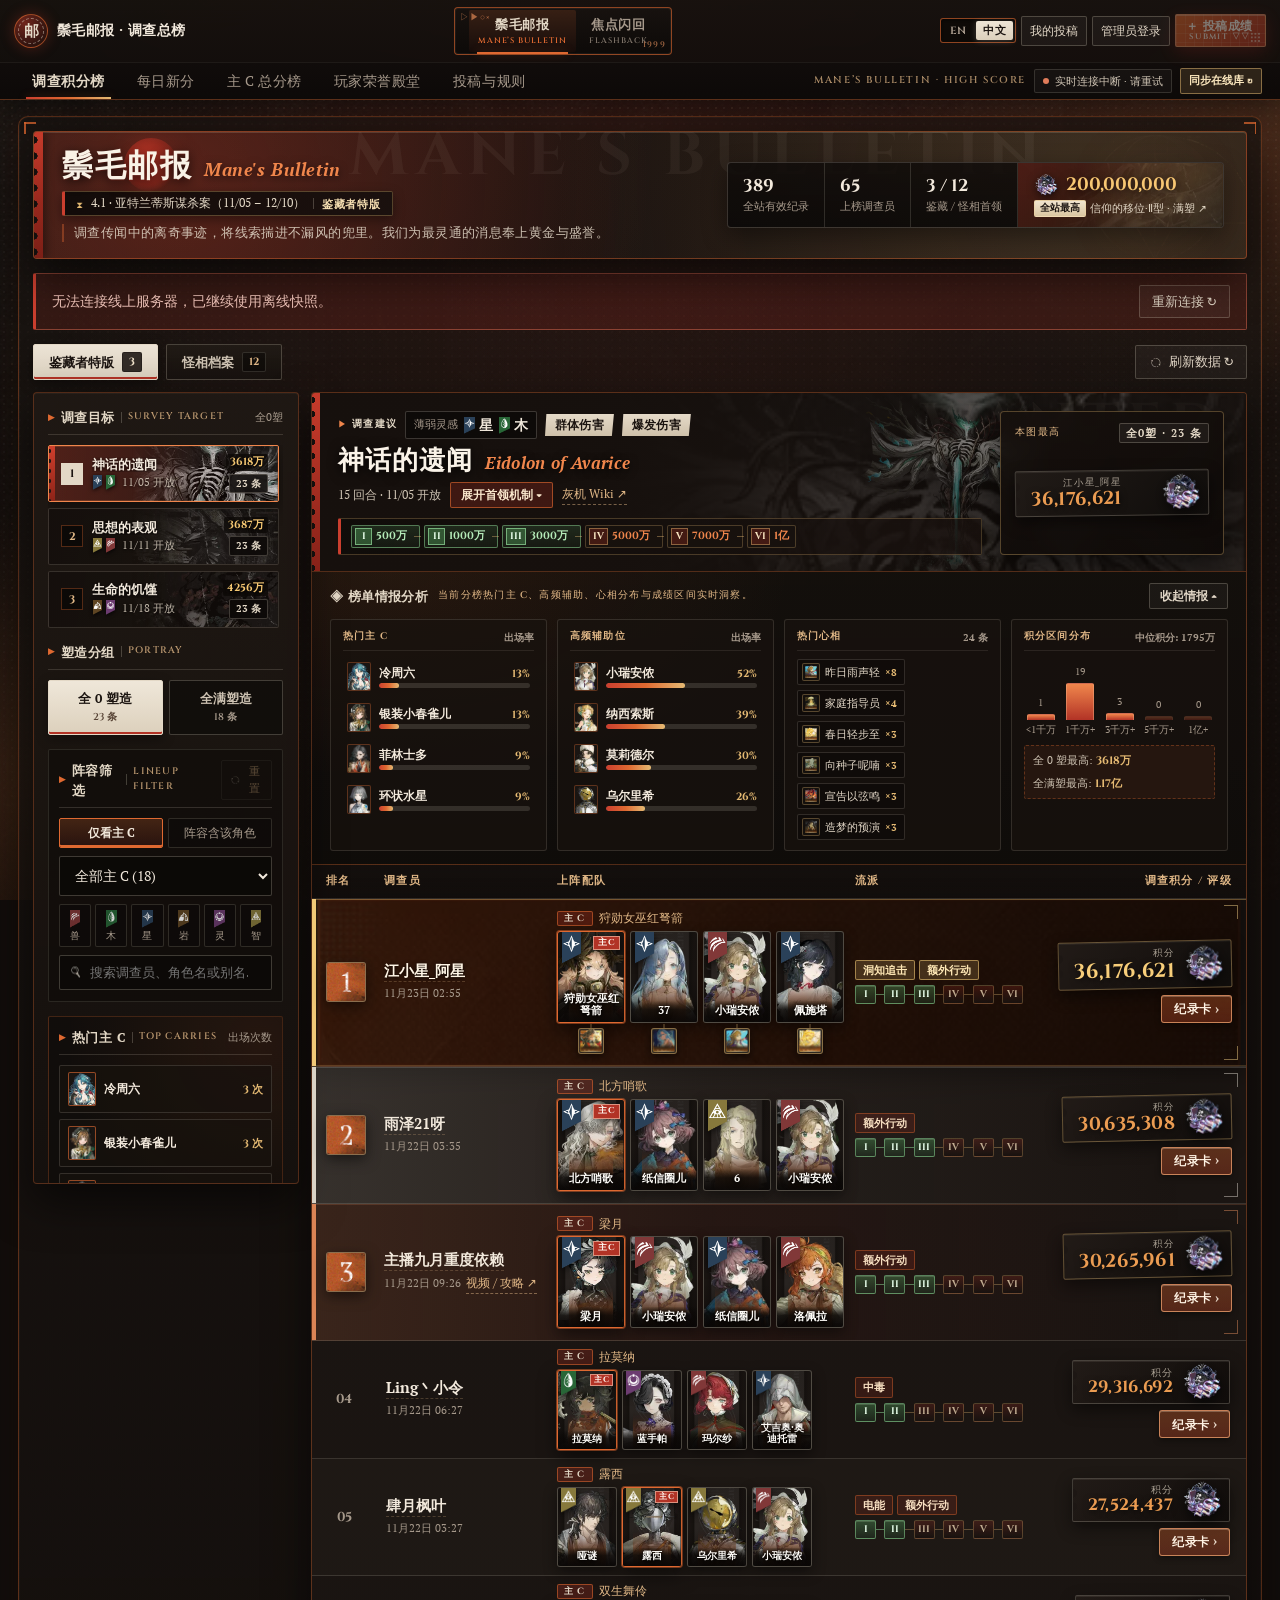
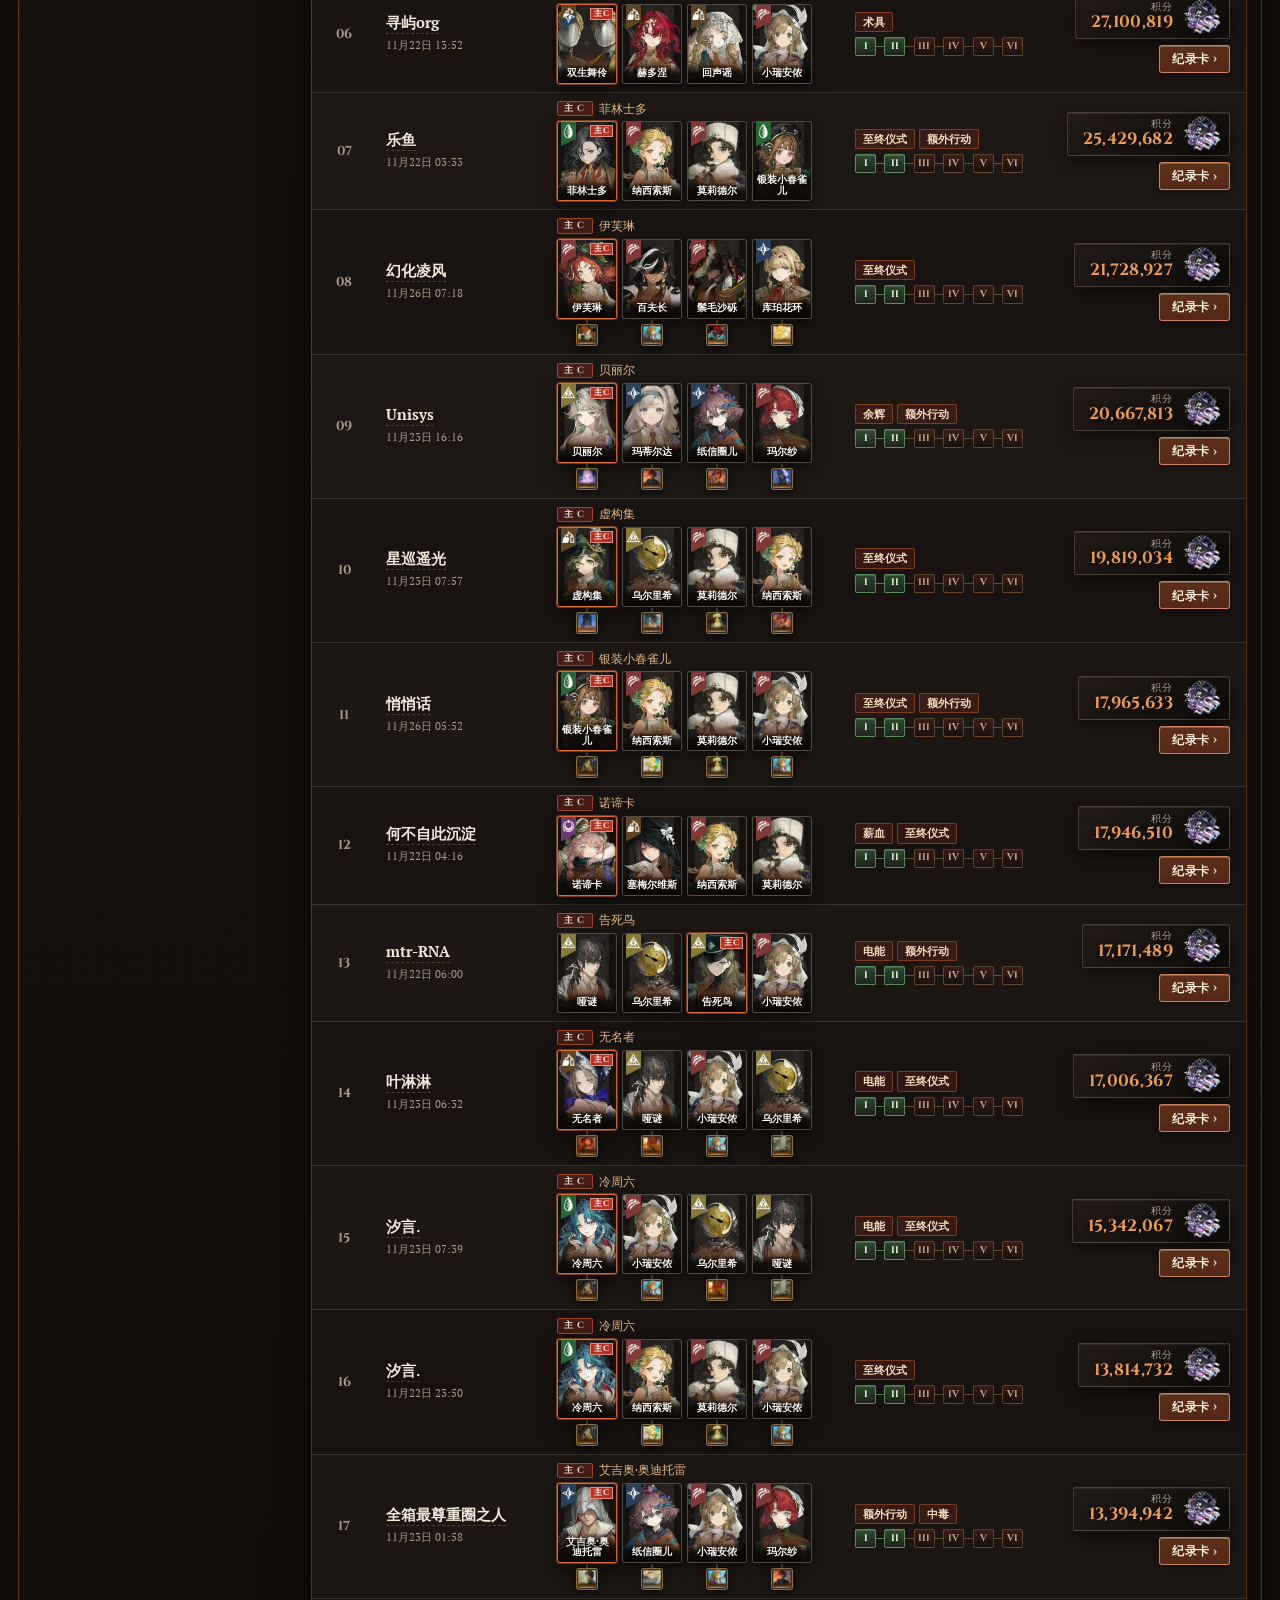
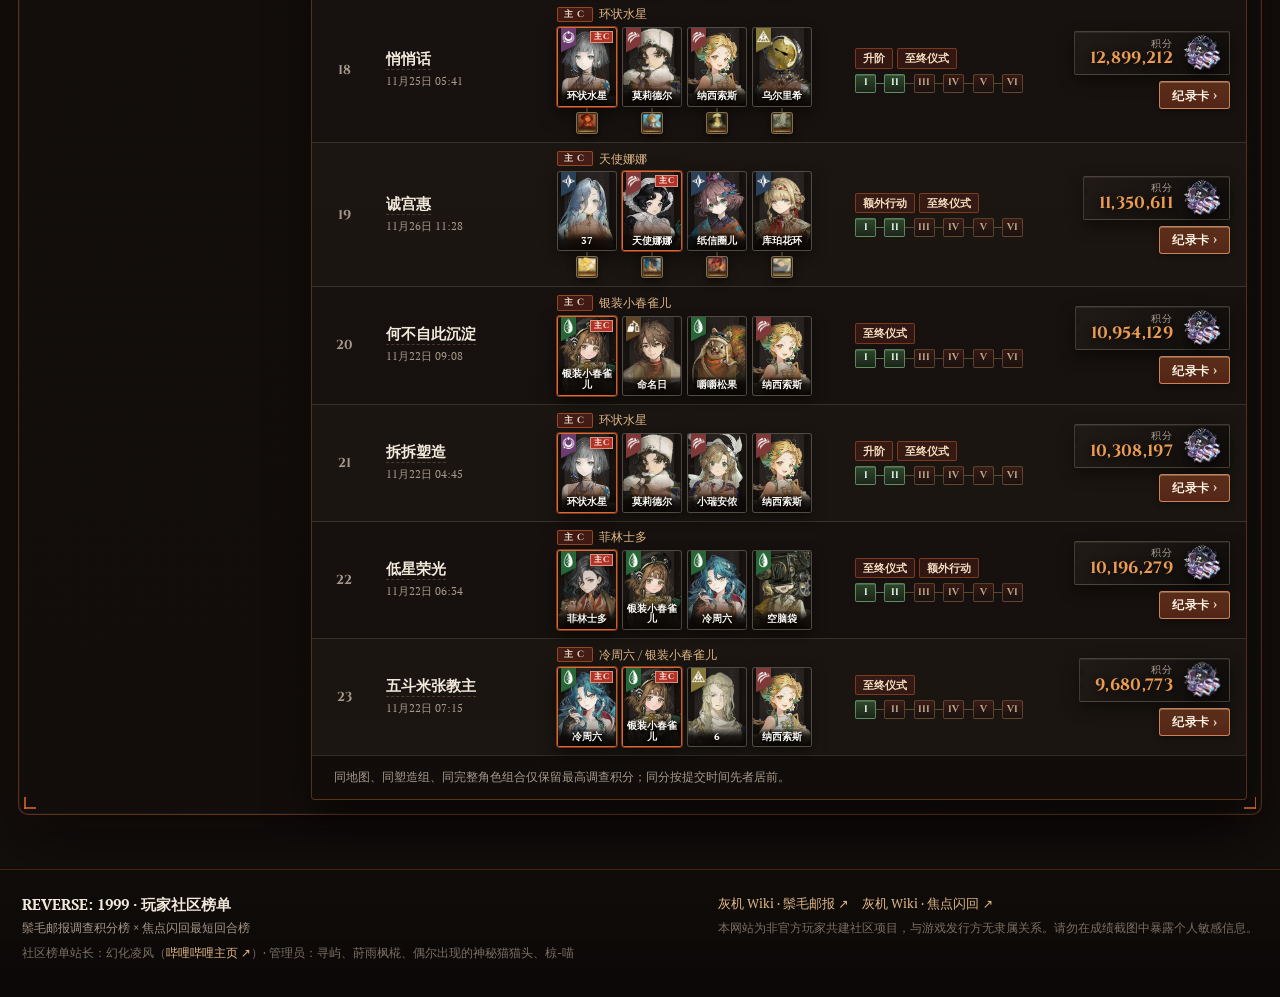
==== commit 0a25afc9: "style: make Record Card button larger with clear copper/gold button affordance" ====
--- a/index.html
+++ b/index.html
@@ -8,11 +8,11 @@
   <meta name="description" content="重返未来：1999 玩家社区榜单——融合「鬃毛邮报」调查积分榜与「焦点闪回」最短回合纪录，内置中英双语切换与实时档案库。" />
   <title>重返未来：1999 · 鬃毛邮报 &amp; 焦点闪回 玩家榜单</title>
   <link rel="icon" href="data:image/svg+xml,%3Csvg xmlns='http://www.w3.org/2000/svg' viewBox='0 0 64 64'%3E%3Ccircle cx='32' cy='32' r='30' fill='%231b1411' stroke='%23df6931' stroke-width='3'/%3E%3Ctext x='32' y='43' text-anchor='middle' font-size='32' font-family='serif' fill='%23ede4d7'%3E%E9%82%AE%3C/text%3E%3C/svg%3E" />
-  <link rel="stylesheet" href="./styles.bundle.css?v=20261127-fast3" />
-  <script src="./config.js?v=20261127-fast3"></script>
+  <link rel="stylesheet" href="./styles.bundle.css?v=20261127-fast4" />
+  <script src="./config.js?v=20261127-fast4"></script>
   <script>
     (function () {
-      var ASSET_VER = '20261127-fast3';
+      var ASSET_VER = '20261127-fast4';
       function norm(v) {
         v = String(v || '').trim().toLowerCase();
         if (!v) return '';
@@ -44,7 +44,7 @@
       }
     })();
   </script>
-  <script defer src="./app.bundle.js?v=20261127-fast3"></script>
+  <script defer src="./app.bundle.js?v=20261127-fast4"></script>
 </head>
 <body data-mode="flashback" data-lang="zh">
   <div class="arch-backdrop" aria-hidden="true"></div>
--- a/styles.bundle.css
+++ b/styles.bundle.css
@@ -1 +1 @@
-@font-face{font-family:UTTU Regular;src:url(./assets/fonts/uttu-regular-400.woff2) format("woff2");font-weight:400;font-style:normal;font-display:swap;unicode-range:U+0000-024F,U+0259,U+1E00-1EFF,U+2000-206F,U+20A0-20CF,U+2100-218F,U+2200-22FF,U+2500-26FF}@font-face{font-family:UTTU Regular;src:url(./assets/fonts/uttu-regular-700.woff2) format("woff2");font-weight:700;font-style:normal;font-display:swap;unicode-range:U+0000-024F,U+0259,U+1E00-1EFF,U+2000-206F,U+20A0-20CF,U+2100-218F,U+2200-22FF,U+2500-26FF}@font-face{font-family:UTTU Regular;src:url(./assets/fonts/uttu-regular-400-italic.woff2) format("woff2");font-weight:400;font-style:italic;font-display:swap;unicode-range:U+0000-024F,U+0259,U+1E00-1EFF,U+2000-206F,U+20A0-20CF,U+2100-218F,U+2200-22FF,U+2500-26FF}@font-face{font-family:UTTU Regular;src:url(./assets/fonts/uttu-regular-700-italic.woff2) format("woff2");font-weight:700;font-style:italic;font-display:swap;unicode-range:U+0000-024F,U+0259,U+1E00-1EFF,U+2000-206F,U+20A0-20CF,U+2100-218F,U+2200-22FF,U+2500-26FF}@font-face{font-family:Playfair Display;src:url(./assets/fonts/uttu-playfair-display-latin.woff2) format("woff2");font-weight:400 900;font-style:normal;font-display:swap;unicode-range:U+0000-024F,U+0259,U+1E00-1EFF,U+2000-206F,U+20A0-20CF,U+2100-218F,U+2200-22FF,U+2500-26FF}@font-face{font-family:Cinzel Decorative;src:url(./assets/fonts/uttu-cinzel-decorative-latin.woff2) format("woff2");font-weight:400;font-style:normal;font-display:swap;unicode-range:U+0000-024F,U+0259,U+1E00-1EFF,U+2000-206F,U+20A0-20CF,U+2100-218F,U+2200-22FF,U+2500-26FF}@font-face{font-family:UTTU Typewriter;src:url(./assets/fonts/uttu-typewriter.woff2) format("woff2");font-weight:400;font-style:normal;font-display:swap;unicode-range:U+0000-024F,U+0259,U+1E00-1EFF,U+2000-206F,U+20A0-20CF,U+2100-218F,U+2200-22FF,U+2500-26FF}@font-face{font-family:Work Sans;src:url(./assets/fonts/uttu-work-sans-latin.woff2) format("woff2");font-weight:100 900;font-style:normal;font-display:swap;unicode-range:U+0000-024F,U+0259,U+1E00-1EFF,U+2000-206F,U+20A0-20CF,U+2100-218F,U+2200-22FF,U+2500-26FF}@font-face{font-family:Cormorant Garamond;src:url(./assets/fonts/cormorant-garamond-latin-400-normal.woff2) format("woff2");font-weight:400;font-style:normal;font-display:swap;unicode-range:U+0000-024F,U+0259,U+1E00-1EFF,U+2000-206F,U+20A0-20CF,U+2100-218F,U+2200-22FF,U+2500-26FF}@font-face{font-family:Cormorant Garamond;src:url(./assets/fonts/cormorant-garamond-latin-400-italic.woff2) format("woff2");font-weight:400;font-style:italic;font-display:swap;unicode-range:U+0000-024F,U+0259,U+1E00-1EFF,U+2000-206F,U+20A0-20CF,U+2100-218F,U+2200-22FF,U+2500-26FF}@font-face{font-family:Cormorant Garamond;src:url(./assets/fonts/cormorant-garamond-latin-600-normal.woff2) format("woff2");font-weight:600;font-style:normal;font-display:swap;unicode-range:U+0000-024F,U+0259,U+1E00-1EFF,U+2000-206F,U+20A0-20CF,U+2100-218F,U+2200-22FF,U+2500-26FF}@font-face{font-family:Cormorant Garamond;src:url(./assets/fonts/cormorant-garamond-latin-600-italic.woff2) format("woff2");font-weight:600;font-style:italic;font-display:swap;unicode-range:U+0000-024F,U+0259,U+1E00-1EFF,U+2000-206F,U+20A0-20CF,U+2100-218F,U+2200-22FF,U+2500-26FF}@font-face{font-family:Cormorant Garamond;src:url(./assets/fonts/cormorant-garamond-latin-700-normal.woff2) format("woff2");font-weight:700;font-style:normal;font-display:swap;unicode-range:U+0000-024F,U+0259,U+1E00-1EFF,U+2000-206F,U+20A0-20CF,U+2100-218F,U+2200-22FF,U+2500-26FF}@font-face{font-family:Cinzel;src:url(./assets/fonts/cinzel-latin-600-normal.woff2) format("woff2");font-weight:600;font-style:normal;font-display:swap;unicode-range:U+0000-024F,U+0259,U+1E00-1EFF,U+2000-206F,U+20A0-20CF,U+2100-218F,U+2200-22FF,U+2500-26FF}@font-face{font-family:Cinzel;src:url(./assets/fonts/cinzel-latin-700-normal.woff2) format("woff2");font-weight:700;font-style:normal;font-display:swap;unicode-range:U+0000-024F,U+0259,U+1E00-1EFF,U+2000-206F,U+20A0-20CF,U+2100-218F,U+2200-22FF,U+2500-26FF}@font-face{font-family:Inter;src:url(./assets/fonts/inter-latin-400-normal.woff2) format("woff2");font-weight:400;font-style:normal;font-display:swap;unicode-range:U+0000-024F,U+0259,U+1E00-1EFF,U+2000-206F,U+20A0-20CF,U+2100-218F,U+2200-22FF,U+2500-26FF}@font-face{font-family:Inter;src:url(./assets/fonts/inter-latin-500-normal.woff2) format("woff2");font-weight:500;font-style:normal;font-display:swap;unicode-range:U+0000-024F,U+0259,U+1E00-1EFF,U+2000-206F,U+20A0-20CF,U+2100-218F,U+2200-22FF,U+2500-26FF}@font-face{font-family:Inter;src:url(./assets/fonts/inter-latin-600-normal.woff2) format("woff2");font-weight:600;font-style:normal;font-display:swap;unicode-range:U+0000-024F,U+0259,U+1E00-1EFF,U+2000-206F,U+20A0-20CF,U+2100-218F,U+2200-22FF,U+2500-26FF}:root{--bg-deep: #130f0d;--bg-surface: #181310;--bg-panel: #1d1714;--bg-panel-alt: #251e19;--bg-card-hover: #2d241e;--crimson: #b23326;--crimson-bright: #cb3f2f;--crimson-deep: #7f2118;--copper: #df6931;--copper-bright: #f0864c;--copper-light: #eba06c;--copper-italic: #d96e3c;--bronze: #c27b4f;--bronze-track: #4c392c;--gold: #e5ba73;--gold2: #c9944c;--paper-cream: #e3d8c6;--paper-light: #e7ddd0;--paper-warm: #d4c8b4;--paper-deep: #c4b59e;--paper-ink: #1b1410;--paper-ink-soft: #564234;--parchment: #f2e9dc;--ivory: #e2d7c7;--linen: #cdc2b2;--brass: #e1b887;--ink-strong: #f6efe4;--ink-body: #d6cbb9;--ink-muted: #a6998b;--ink-dim: #7b6f64;--muted: var(--ink-muted);--line: rgba(235, 224, 208, .16);--success: #82c488;--local-teal: #8cd3c8;--line-hair: rgba(236, 226, 210, .15);--line-warm: rgba(227, 216, 198, .24);--line-subtle: rgba(223, 105, 49, .34);--line-strong: rgba(223, 105, 49, .62);--accent-primary: #b83b28;--accent-glow: rgba(223, 105, 49, .34);--accent-text: #df6931;--font-serif: "UTTU Regular", "Playfair Display", Georgia, serif;--font-display: "Cinzel", "Cinzel Decorative", "UTTU Regular", Georgia, serif;--font-italic: "UTTU Regular", "Cormorant Garamond", Georgia, serif;--font-sans: "UTTU Regular", "Work Sans", "Inter", system-ui, -apple-system, sans-serif;--font-typewriter: "UTTU Typewriter", ui-monospace, SFMono-Regular, Consolas, monospace;--radius-xs: 2px;--radius-sm: 4px;--radius-frame: 10px;--radius-arch: 3px 26px 3px 26px;--shadow-panel: 0 18px 44px rgba(0, 0, 0, .56), 0 1px 0 rgba(255, 240, 220, .04) inset;--shadow-card: 0 10px 28px rgba(0, 0, 0, .44);--max-width: 1400px}body[data-lang=en]{--font-serif: "UTTU Regular", "Playfair Display", Georgia, serif;--font-display: "Cinzel", "Cinzel Decorative", "UTTU Regular", Georgia, serif;--font-italic: "UTTU Regular", "Cormorant Garamond", Georgia, serif;--font-sans: "UTTU Regular", "Work Sans", "Inter", system-ui, -apple-system, sans-serif;--font-typewriter: "UTTU Typewriter", ui-monospace, SFMono-Regular, Consolas, monospace}body[data-lang=zh]{--font-serif: "UTTU Regular", "Noto Serif SC", "Source Han Serif SC", "Songti SC", "STSong", Georgia, serif;--font-display: "Cinzel", "UTTU Regular", "Noto Serif SC", Georgia, serif;--font-italic: "UTTU Regular", "Cormorant Garamond", Georgia, serif;--font-sans: "UTTU Regular", "Work Sans", "Inter", system-ui, -apple-system, "PingFang SC", "Microsoft YaHei", sans-serif;--font-typewriter: "UTTU Typewriter", ui-monospace, SFMono-Regular, Consolas, monospace}body[data-mode=flashback]{--bg-deep: #0f1018;--bg-surface: #151621;--bg-panel: #1a1b28;--bg-panel-alt: #222334;--bg-card-hover: #292a3e;--line-subtle: rgba(229, 186, 115, .3);--line-strong: rgba(229, 186, 115, .58);--accent-primary: #c99e57;--accent-glow: rgba(229, 186, 115, .3);--accent-text: #e5ba73;--copper-italic: #e5ba73}*,*:before,*:after{box-sizing:border-box}[hidden]{display:none!important}html{scroll-behavior:smooth;color-scheme:dark;max-width:100%;overflow-x:clip}body{margin:0;min-height:100vh;max-width:100%;background-color:var(--bg-deep);color:var(--parchment);font-family:var(--font-sans);font-size:14px;line-height:1.55;overflow-x:clip;position:relative;-webkit-font-smoothing:antialiased}::-webkit-scrollbar{width:7px;height:7px}::-webkit-scrollbar-track{background:#1a1410;border-left:1px solid rgba(223,105,49,.14)}::-webkit-scrollbar-thumb{background:linear-gradient(180deg,#df6931,#a44020);border-radius:99px}::-webkit-scrollbar-thumb:hover{background:var(--copper-bright)}body[data-mode=flashback] ::-webkit-scrollbar-thumb{background:linear-gradient(180deg,#e5ba73,#9e783d)}.arch-backdrop{position:fixed;inset:0;pointer-events:none;z-index:0;background-color:#15100d;background-image:radial-gradient(ellipse 84% 48% at 50% -6%,rgba(188,56,38,.34),transparent 64%),radial-gradient(ellipse 46% 42% at 96% 18%,rgba(223,105,49,.24),transparent 62%),radial-gradient(ellipse 44% 44% at 4% 86%,rgba(214,118,52,.2),transparent 66%),linear-gradient(180deg,#18120e9e,#130e0bbd 46%,#0f0b09db),url(./assets/uttu/bg_paper.webp),url(./assets/official/discord-bg.jpg);background-position:center top,right top,left bottom,center,center bottom,center top;background-size:auto,auto,auto,auto,cover,cover;background-repeat:no-repeat;background-blend-mode:normal,screen,screen,normal,screen,normal;transition:background .35s ease}body[data-mode=flashback] .arch-backdrop{background-color:#0e0f18;background-image:radial-gradient(ellipse 78% 46% at 52% -6%,rgba(229,186,115,.22),transparent 60%),radial-gradient(ellipse 48% 46% at 90% 24%,rgba(112,88,174,.24),transparent 66%),radial-gradient(ellipse 46% 42% at 8% 82%,rgba(74,104,158,.2),transparent 64%),linear-gradient(180deg,#10111bb8,#0d0e16d1 52%,#0a0b12eb),url(./assets/uttu/bg_paper.webp),url(./assets/official/discord-bg.jpg);background-blend-mode:normal,screen,screen,normal,soft-light,normal}.halftone-layer{position:fixed;inset:0;pointer-events:none;z-index:0;background-image:radial-gradient(rgba(227,216,198,.085) 1px,transparent 1.15px),radial-gradient(rgba(223,105,49,.05) 1px,transparent 1.15px);background-size:8px 8px,16px 16px;background-position:0 0,4px 4px;mask-image:radial-gradient(ellipse 96% 86% at 50% 28%,rgba(0,0,0,.85) 36%,transparent 100%);-webkit-mask-image:radial-gradient(ellipse 96% 86% at 50% 28%,rgba(0,0,0,.85) 36%,transparent 100%)}.paper-grain{position:fixed;inset:0;pointer-events:none;z-index:0;opacity:.085;mix-blend-mode:overlay;background-image:url("data:image/svg+xml,%3Csvg viewBox='0 0 220 220' xmlns='http://www.w3.org/2000/svg'%3E%3Cfilter id='n'%3E%3CfeTurbulence type='fractalNoise' baseFrequency='0.82' numOctaves='3' stitchTiles='stitch'/%3E%3C/filter%3E%3Crect width='100%25' height='100%25' filter='url(%23n)' opacity='1'/%3E%3C/svg%3E")}.uttu-micro-icon{width:15px;height:15px;object-fit:contain;display:inline-block;flex-shrink:0;opacity:.9}.icon-btn{display:inline-flex;align-items:center;gap:6px}.search-input-wrap{position:relative}.search-input-icon{position:absolute;left:10px;top:50%;transform:translateY(-50%);width:13px;height:15px;object-fit:contain;opacity:.78;pointer-events:none}.filter-input.has-icon{padding-left:30px}:focus-visible{outline:2px solid var(--copper-bright);outline-offset:2px}button,input,select,textarea{font:inherit;color:inherit}button,a,select,input,summary{touch-action:manipulation;-webkit-tap-highlight-color:transparent}.acc-short{display:none}a{color:var(--brass);text-decoration:none}a:hover{color:var(--parchment)}.topbar{position:sticky;top:0;z-index:40;background:linear-gradient(180deg,#16110ef5,#100c0af0);backdrop-filter:blur(14px);border-bottom:1px solid rgba(223,105,49,.34);box-shadow:0 6px 24px #00000073}body[data-mode=flashback] .topbar{background:linear-gradient(180deg,#11121cf5,#0d0e16f0);border-bottom-color:#e5ba734d}.topbar-inner{max-width:var(--max-width);margin:0 auto;padding:7px 18px;display:flex;align-items:center;justify-content:space-between;gap:10px;min-width:0}.brand{display:inline-flex;align-items:center;gap:9px;flex:0 1 auto;min-width:0}.brand-seal{position:relative;width:34px;height:34px;display:grid;place-items:center;border-radius:50%;border:1px solid var(--line-strong);background:radial-gradient(circle at 30% 25%,#c43a2a85,#160e0bf5);color:var(--paper-cream);font-family:var(--font-serif);font-size:14.5px;font-weight:700;box-shadow:0 0 14px #b2332659;flex-shrink:0}body[data-mode=flashback] .brand-seal{background:radial-gradient(circle at 30% 25%,#e5ba7357,#10111af5);color:var(--gold);box-shadow:0 0 14px #e5ba7340}.seal-ring{position:absolute;inset:3px;border-radius:50%;border:1px dashed rgba(227,216,198,.5)}.brand-copy{display:flex;flex-direction:column;line-height:1.18;min-width:0}.brand-copy strong{font-family:var(--font-serif);font-size:14px;font-weight:700;letter-spacing:.03em;color:var(--parchment);white-space:nowrap;overflow:hidden;text-overflow:ellipsis}.brand-copy small{font-family:var(--font-display);font-size:8.5px;letter-spacing:.13em;color:var(--brass);opacity:.85;margin-top:2px;white-space:nowrap;overflow:hidden;text-overflow:ellipsis}.mode-switcher{position:relative;display:inline-flex;align-items:stretch;border:1px solid var(--line-strong);border-radius:var(--radius-sm);padding:2px 20px;background:linear-gradient(180deg,#18120feb,#0d0a08e6);box-shadow:inset 0 0 0 1px #e3d8c60f;gap:4px;flex-shrink:0}.frame-glyphs{position:absolute;font-family:var(--font-display);font-size:8.5px;letter-spacing:.14em;color:var(--bronze);opacity:.82;pointer-events:none;user-select:none}.frame-glyphs.left{top:3px;left:5px}.frame-glyphs.right{bottom:2px;right:5px;font-size:8px}.mode-tab{position:relative;border:0;background:transparent;padding:4px 10px 5px;cursor:pointer;display:flex;flex-direction:column;align-items:center;gap:1px;color:var(--ink-muted);border-radius:var(--radius-xs);transition:color .18s ease,background .18s ease;white-space:nowrap}.mode-tab:after{content:"";position:absolute;left:8px;right:8px;bottom:-2px;height:2px;background:var(--accent-text);box-shadow:0 0 10px var(--accent-glow);transform:scaleX(0);transition:transform .2s ease}.mode-tab:hover{color:var(--parchment);background:#e3d8c60a}.mode-tab.active{color:var(--parchment);background:linear-gradient(180deg,#df693129,#b233260f)}body[data-mode=flashback] .mode-tab.active{background:linear-gradient(180deg,#e5ba7329,#b48c4b0d)}.mode-tab.active .mode-cn{color:var(--paper-cream)}.mode-tab.active .mode-en{color:var(--accent-text);opacity:1}.mode-tab.active:after{transform:scaleX(1)}.mode-cn{font-family:var(--font-serif);font-size:13px;font-weight:700;letter-spacing:.04em}.mode-en{font-family:var(--font-display);font-size:8px;letter-spacing:.12em;opacity:.72}.top-actions{display:flex;align-items:center;gap:6px;flex-shrink:0;min-width:0}.top-actions .ghost-btn{padding:5px 9px;font-size:12px}.lang-switch{display:inline-flex;align-items:center;padding:2px;border:1px solid var(--line-strong);border-radius:3px;background:#0e0a08d9;box-shadow:inset 0 1px 3px #0000008c;gap:2px;flex-shrink:0}.lang-btn{border:0;background:transparent;color:var(--ink-muted);font-family:var(--font-display);font-size:10.5px;font-weight:700;letter-spacing:.06em;padding:3.5px 7px;border-radius:2px;cursor:pointer;line-height:1.15;white-space:nowrap;transition:all .15s ease}.lang-btn:hover:not(.active){color:var(--parchment);background:#e3d8c614}.lang-btn.active{background:linear-gradient(180deg,#eee5d6,#dcd0bc);color:var(--paper-ink);box-shadow:0 1px 6px #e3d8c640}.status-pill{display:inline-flex;align-items:center;gap:6px;padding:5px 9px;border:1px solid var(--line-hair);border-radius:var(--radius-xs);font-size:11px;color:var(--linen);background:#ffffff08;white-space:nowrap}.status-dot{width:6px;height:6px;border-radius:50%;background:var(--ink-dim);flex-shrink:0}.status-pill.online .status-dot{background:#77c27d;box-shadow:0 0 7px #77c27dc7}.status-pill.offline .status-dot{background:#e07c5a}.status-pill.is-offline-archive{border-color:#e5ba737a;background:linear-gradient(135deg,#e5ba7329,#e3d8c60f);color:#f3dcaf;box-shadow:inset 0 0 0 1px #e5ba731a}.status-pill.is-offline-archive .status-dot{background:var(--gold);box-shadow:0 0 7px #e5ba73bf}.sync-live-btn{display:inline-flex;align-items:center;justify-content:center;gap:4px;padding:3px 8px;border:1px solid rgba(229,186,115,.5);border-radius:2px;background:#e5ba7324;color:#fae6bc;font-family:var(--font-serif);font-size:11px;font-weight:600;cursor:pointer;white-space:nowrap;transition:all .15s ease}.sync-live-btn:hover{background:var(--paper-cream);color:var(--paper-ink);border-color:var(--paper-cream)}.action-cta-btn,.copper-btn{position:relative;overflow:hidden;display:inline-flex;align-items:center;justify-content:center;gap:6px;padding:7px 16px;border:1px solid rgba(244,178,134,.65);border-radius:var(--radius-xs);background-color:#c44a27;background-image:linear-gradient(rgba(255,232,210,.1) 1px,transparent 1px),linear-gradient(90deg,rgba(255,232,210,.1) 1px,transparent 1px),linear-gradient(135deg,#df6931e0,#b23326f0),url(./assets/official/btn-bg.webp);background-size:9px 9px,9px 9px,100% 100%,cover;background-position:0 0,0 0,center,center;color:#fff9f2;font-family:var(--font-serif);font-size:13px;font-weight:700;letter-spacing:.05em;cursor:pointer;white-space:nowrap;box-shadow:0 5px 18px #b233266b,inset 0 1px #fff0e040;transition:transform .14s ease,filter .14s ease,box-shadow .14s ease}.action-cta-btn:after{content:"";position:absolute;right:4px;bottom:3px;width:11px;height:11px;pointer-events:none;opacity:.62;background-image:radial-gradient(rgba(255,244,230,.95) 1px,transparent 1.2px);background-size:3.6px 3.6px}.action-cta-btn{flex-direction:column;gap:0;padding:4px 15px 4px 12px;font-size:12.5px;line-height:1.15}.cta-sub{font-family:var(--font-display);font-size:7.8px;letter-spacing:.18em;opacity:.86}body[data-mode=flashback] .action-cta-btn,body[data-mode=flashback] .copper-btn{border-color:#f6daa5b8;background-color:#c89d58;background-image:linear-gradient(rgba(22,16,8,.1) 1px,transparent 1px),linear-gradient(90deg,rgba(22,16,8,.1) 1px,transparent 1px),linear-gradient(135deg,#e7c27d,#bd904a);background-size:9px 9px,9px 9px,100% 100%;color:#18120a;box-shadow:0 5px 18px #e5ba734d,inset 0 1px #fff8e273}body[data-mode=flashback] .action-cta-btn:after{background-image:radial-gradient(rgba(24,18,10,.72) 1px,transparent 1.2px)}.action-cta-btn:hover:not(:disabled),.copper-btn:hover:not(:disabled){filter:brightness(1.1);transform:translateY(-1px);box-shadow:0 8px 22px #df693173}.action-cta-btn:disabled,.copper-btn:disabled{opacity:.45;cursor:not-allowed;transform:none}.paper-btn{display:inline-flex;align-items:center;justify-content:center;gap:6px;padding:7px 14px;border:1px solid rgba(255,248,236,.48);border-radius:var(--radius-xs);background:linear-gradient(180deg,#efe6d8,#dacdb8);color:var(--paper-ink);font-family:var(--font-serif);font-size:13px;font-weight:700;letter-spacing:.03em;cursor:pointer;white-space:nowrap;box-shadow:0 3px 10px #00000057;transition:filter .14s ease,transform .14s ease}.paper-btn:hover{filter:brightness(1.06);transform:translateY(-1px)}.ghost-btn,.outline-btn{display:inline-flex;align-items:center;justify-content:center;gap:6px;padding:6px 12px;border:1px solid var(--line-warm);border-radius:var(--radius-xs);background:#fff8ec0a;color:var(--ivory);font-size:12.5px;cursor:pointer;white-space:nowrap;transition:border-color .15s ease,background .15s ease,color .15s ease}.ghost-btn:hover:not(:disabled),.outline-btn:hover:not(:disabled){border-color:var(--line-strong);background:#df693129;color:var(--parchment)}.outline-btn.selected{border-color:var(--paper-cream);background:linear-gradient(180deg,#ebe2d3,#d9ccb7);color:var(--paper-ink);font-weight:700}body[data-mode=flashback] .outline-btn.selected{border-color:var(--gold);background:linear-gradient(180deg,#efe2c8,#dac59b);color:#19130a}.text-link-btn{display:inline-flex;align-items:center;gap:4px;border:0;background:none;padding:0;color:var(--brass);font-size:12px;cursor:pointer;border-bottom:1px dashed rgba(225,184,135,.48)}.text-link-btn:hover{color:var(--parchment);border-bottom-color:var(--parchment)}.approve-btn{padding:6px 12px;border:1px solid rgba(130,196,136,.56);border-radius:var(--radius-xs);background:#4a86523d;color:#c8f0cc;font-size:12px;cursor:pointer}.approve-btn:hover{background:#4a865261}.danger-btn{padding:6px 12px;border:1px solid rgba(217,107,82,.55);border-radius:var(--radius-xs);background:#b2332638;color:#f9bfb2;font-size:12px;cursor:pointer}.danger-btn:hover{background:#b233265c}.subnav-bar{border-top:1px solid rgba(227,216,198,.08);background:linear-gradient(180deg,#100c0ad6,#0c0908c7)}.subnav-inner{max-width:var(--max-width);margin:0 auto;padding:0 18px;display:flex;align-items:center;justify-content:space-between;gap:12px;min-width:0}.subnav-right{display:flex;align-items:center;gap:8px;flex-shrink:0;margin-left:auto}.subnav-right .status-pill{padding:3px 8px;font-size:10.5px}.subnav-tabs{display:flex;align-items:center;gap:4px;min-width:0;overflow-x:auto;scrollbar-width:none}.subnav-tabs::-webkit-scrollbar{display:none}.subnav-tab{position:relative;border:0;background:transparent;padding:8px 14px;color:var(--ink-muted);font-family:var(--font-serif);font-size:13.5px;letter-spacing:.04em;cursor:pointer;white-space:nowrap;transition:color .15s ease}.subnav-tab:hover{color:var(--parchment)}.subnav-tab.active{color:var(--paper-cream);font-weight:700}.subnav-tab.active:after{content:"";position:absolute;left:8px;right:8px;bottom:0;height:2px;background:linear-gradient(90deg,var(--crimson-bright),var(--copper),var(--gold));box-shadow:0 0 8px var(--accent-glow)}body[data-mode=flashback] .subnav-tab.active:after{background:linear-gradient(90deg,#b88c48,#e5ba73,#f6e0ae)}.subnav-meta{font-family:var(--font-display);font-size:10px;letter-spacing:.16em;color:var(--brass);opacity:.72;white-space:nowrap}.shell{position:relative;z-index:1;max-width:var(--max-width);margin:0 auto;padding:16px 18px 54px}.uttu-shell-frame{position:relative;border:1px solid rgba(223,105,49,.36);border-radius:var(--radius-frame);padding:14px;background:radial-gradient(ellipse 68% 36% at 50% 0%,rgba(178,51,38,.09),transparent 72%),linear-gradient(180deg,#181310bd,#120e0bd1);box-shadow:0 24px 64px #0000008f,0 0 0 1px #e3d8c60a inset,0 0 36px #df693114}body[data-mode=flashback] .uttu-shell-frame{border-color:#e5ba7357;background:radial-gradient(ellipse 68% 36% at 50% 0%,rgba(229,186,115,.08),transparent 72%),linear-gradient(180deg,#141521c2,#0e0f18d6);box-shadow:0 24px 64px #0009,0 0 0 1px #e5ba730d inset,0 0 36px #e5ba730f}.frame-corner{position:absolute;width:14px;height:14px;pointer-events:none;z-index:4}.frame-corner:before,.frame-corner:after{content:"";position:absolute;background:var(--accent-text);opacity:.75}.frame-corner.tl{top:5px;left:5px}.frame-corner.tl:before{top:0;left:0;width:12px;height:1.5px}.frame-corner.tl:after{top:0;left:0;width:1.5px;height:12px}.frame-corner.tr{top:5px;right:5px}.frame-corner.tr:before{top:0;right:0;width:12px;height:1.5px}.frame-corner.tr:after{top:0;right:0;width:1.5px;height:12px}.frame-corner.bl{bottom:5px;left:5px}.frame-corner.bl:before{bottom:0;left:0;width:12px;height:1.5px}.frame-corner.bl:after{bottom:0;left:0;width:1.5px;height:12px}.frame-corner.br{bottom:5px;right:5px}.frame-corner.br:before{bottom:0;right:0;width:12px;height:1.5px}.frame-corner.br:after{bottom:0;right:0;width:1.5px;height:12px}.masthead{position:relative;overflow:hidden;border:1px solid rgba(223,105,49,.42);border-radius:var(--radius-sm);padding:16px 22px 16px 28px;margin-bottom:14px;background:radial-gradient(circle at 12% 38%,rgba(188,52,36,.34),transparent 44%),radial-gradient(circle at 86% 42%,rgba(229,186,115,.16),transparent 50%),linear-gradient(120deg,#281c16f5,#1a1310f5 54%,#221813f2);box-shadow:var(--shadow-panel),inset 0 1px #ebdcc61f;display:grid;grid-template-columns:minmax(0,1.15fr) auto;gap:14px 22px;align-items:center}.masthead:before{content:"";position:absolute;left:0;top:0;bottom:0;width:9px;z-index:2;background:radial-gradient(circle at 0 8px,var(--bg-deep) 3.4px,transparent 3.8px) 0 0 / 9px 16px repeat-y,linear-gradient(180deg,#c63b2b,#99281d 55%,#7c1f16);box-shadow:2px 0 10px #00000073}.masthead:after{content:"";position:absolute;right:-30px;top:-54px;width:240px;height:240px;background:url(./assets/official/pop-light.webp) center / contain no-repeat;opacity:.16;pointer-events:none;z-index:0}body[data-mode=flashback] .masthead{border-color:#e5ba736b;background:radial-gradient(circle at 14% 36%,rgba(114,92,178,.24),transparent 46%),radial-gradient(circle at 84% 48%,rgba(229,186,115,.2),transparent 50%),linear-gradient(122deg,#1c1a2af7,#13131ef7 56%,#1a1826f5)}body[data-mode=flashback] .masthead:before{background:radial-gradient(circle at 0 8px,var(--bg-deep) 3.4px,transparent 3.8px) 0 0 / 9px 16px repeat-y,linear-gradient(180deg,#e5ba73,#b78a45 55%,#7d5d2b)}.astrolabe-ornament{position:absolute;right:360px;top:50%;width:210px;height:210px;transform:translateY(-50%);border-radius:50%;border:1px dashed rgba(229,186,115,.22);background:radial-gradient(circle,transparent 58%,rgba(229,186,115,.08) 59%,transparent 61%),url(./assets/official/pop-light.webp) center / 88% no-repeat;opacity:.34;pointer-events:none;z-index:0}.astrolabe-ornament:before{content:"";position:absolute;inset:24px;border-radius:50%;border:1px solid rgba(229,186,115,.2)}.masthead-stencil{position:absolute;left:26%;top:-8px;font-family:var(--font-display);font-size:62px;font-weight:700;letter-spacing:.12em;color:#ebe0ce0e;line-height:1;pointer-events:none;user-select:none;white-space:nowrap;z-index:0}.masthead>*:not(.masthead-stencil):not(.astrolabe-ornament){min-width:0;position:relative;z-index:2}.masthead-identity{display:flex;flex-direction:column;align-items:flex-start;gap:7px}.masthead-title-row{position:relative;display:flex;flex-wrap:wrap;align-items:baseline;gap:4px 12px}.masthead-title-row .title-seal-orb{position:absolute;left:62px;top:-10px;width:54px;height:54px;border-radius:50%;background:radial-gradient(circle at 42% 40%,rgba(212,58,42,.88) 0%,rgba(178,45,32,.44) 56%,transparent 72%);filter:drop-shadow(0 0 12px rgba(178,51,38,.45));pointer-events:none;z-index:0}body[data-mode=flashback] .masthead-title-row .title-seal-orb{background:radial-gradient(circle at 42% 40%,rgba(229,186,115,.56) 0%,rgba(182,138,68,.2) 60%,transparent 74%);filter:drop-shadow(0 0 12px rgba(229,186,115,.3))}.masthead h1{position:relative;z-index:1;margin:0;font-family:var(--font-serif);font-size:clamp(24px,2.5vw,31px);font-weight:700;letter-spacing:.05em;color:#f9f2e6;text-shadow:0 3px 12px rgba(0,0,0,.78),0 1px 0 rgba(178,51,38,.3);line-height:1.1}.masthead-en{position:relative;z-index:1;font-family:var(--font-italic);font-style:italic;font-size:18px;font-weight:600;letter-spacing:.03em;color:var(--copper-bright);text-shadow:0 2px 8px rgba(0,0,0,.65)}body[data-mode=flashback] .masthead-en{color:var(--gold)}.masthead-edition-ribbon,.edition-pill{display:inline-flex;flex-wrap:wrap;align-items:center;gap:8px;padding:4px 12px;border:1px solid rgba(229,186,115,.32);border-left:3px solid var(--crimson-bright);border-radius:var(--radius-xs);background:linear-gradient(90deg,#0a0807e0,#140f0dd6);font-size:11.5px;color:var(--paper-cream);line-height:1.3;box-shadow:0 4px 12px #00000061}body[data-mode=flashback] .masthead-edition-ribbon,body[data-mode=flashback] .edition-pill{border-left-color:var(--gold);background:linear-gradient(90deg,#0a0b12e6,#161622db)}.edition-hourglass{color:var(--gold);font-size:12px;line-height:1}.edition-sep{width:1px;height:11px;background:#e3d8c640}.edition-badge-text{font-family:var(--font-serif);font-weight:700;color:#f6dfb2;letter-spacing:.06em;text-transform:uppercase;font-size:11px}.masthead-motto{margin:1px 0 0;padding-left:10px;border-left:2px solid rgba(223,105,49,.45);font-family:var(--font-italic);font-style:italic;font-size:14px;line-height:1.38;color:var(--ivory);opacity:.88;max-width:640px}body[data-lang=zh] .masthead-motto{font-family:var(--font-serif);font-style:normal;font-size:12.5px;letter-spacing:.03em}body[data-mode=flashback] .masthead-motto{border-left-color:#e5ba7373}.masthead-metrics{display:flex;align-items:stretch;border:1px solid rgba(227,216,198,.2);border-radius:var(--radius-sm);background:linear-gradient(180deg,#100c0adb,#0b0908e6);overflow:hidden;flex-shrink:0;box-shadow:0 8px 24px #0000006b}body[data-mode=flashback] .masthead-metrics{background:linear-gradient(180deg,#0f1019e0,#0b0c13eb)}.mstat-cell{position:relative;padding:10px 15px;border-right:1px solid var(--line-hair);display:flex;flex-direction:column;justify-content:center;min-width:0;text-align:left;background:transparent;border-top:0;border-bottom:0;border-left:0}.mstat-cell:last-child{border-right:0}.mstat-cell strong{display:block;font-family:var(--font-display);font-size:17px;font-weight:700;color:var(--parchment);font-variant-numeric:tabular-nums;line-height:1.15;white-space:nowrap}.mstat-cell small{display:flex;align-items:center;gap:4px;font-size:10.5px;color:var(--ink-muted);margin-top:3px;white-space:nowrap}.mstat-jump,.mstat-cell.mstat-jump.is-peak-card{position:relative;overflow:hidden;cursor:pointer;min-width:196px;padding:10px 16px;background:radial-gradient(circle at 86% 24%,rgba(229,186,115,.22),transparent 62%),linear-gradient(135deg,#b2332657,#df693129 55%,#140e0beb);transition:background .18s ease,box-shadow .18s ease,transform .14s ease}.peak-card-art{position:absolute;inset:0;background-size:cover;background-position:85% 24%;opacity:.24;mask-image:linear-gradient(90deg,transparent 10%,rgba(0,0,0,.85) 100%);-webkit-mask-image:linear-gradient(90deg,transparent 10%,rgba(0,0,0,.85) 100%);pointer-events:none;z-index:0}.mstat-jump>*:not(.peak-card-art){position:relative;z-index:1}.peak-card-top{display:flex;align-items:center;gap:8px}.peak-mini-grade{width:24px;height:24px;object-fit:contain;flex-shrink:0;filter:drop-shadow(0 2px 5px rgba(0,0,0,.65))}.mstat-jump strong{font-size:18px;color:#f7c773;text-shadow:0 2px 8px rgba(0,0,0,.65)}.mstat-jump small{color:var(--paper-cream)}.mstat-jump:hover{background:radial-gradient(circle at 86% 24%,rgba(229,186,115,.32),transparent 62%),linear-gradient(135deg,#cc3e2a70,#df69313d);box-shadow:inset 0 0 0 1px var(--copper-bright)}body[data-mode=flashback] .mstat-jump,body[data-mode=flashback] .mstat-cell.mstat-jump.is-peak-card{background:radial-gradient(circle at 86% 24%,rgba(229,186,115,.26),transparent 60%),linear-gradient(135deg,#e5ba7338,#181826eb)}body[data-mode=flashback] .mstat-jump:hover{box-shadow:inset 0 0 0 1px var(--gold)}.jump-tag{display:inline-block;padding:1px 5px;border:1px solid rgba(240,210,155,.52);border-radius:2px;font-size:9.5px;font-weight:700;color:var(--paper-ink);background:linear-gradient(180deg,#f0e4ce,#dac6a2);line-height:1.3;white-space:nowrap;flex-shrink:0}.jump-desc{min-width:0;overflow:hidden;text-overflow:ellipsis}.global-notice{margin-bottom:14px;padding:11px 16px;border:1px solid rgba(229,186,115,.42);border-left:3px solid var(--gold);border-radius:var(--radius-xs);background:linear-gradient(90deg,#e5ba7324,#201812d9);color:#f4dfba;display:flex;align-items:center;justify-content:space-between;gap:12px}.global-notice.is-error{border-color:#d96b5280;border-left-color:var(--crimson-bright);background:#a8332833;color:#f6c9be}.ig-heading{display:flex;align-items:center;justify-content:space-between;gap:8px;margin-bottom:10px;padding-bottom:7px;border-bottom:1px solid rgba(227,216,198,.16)}.ig-heading-left{display:inline-flex;align-items:center;gap:6px;min-width:0}.ig-tri{font-size:9px;color:var(--accent-text);line-height:1}.ig-cn{font-family:var(--font-serif);font-size:13px;font-weight:700;color:var(--paper-cream);letter-spacing:.04em}.ig-bar{width:1px;height:11px;background:#e3d8c63d}.ig-en{font-family:var(--font-display);font-size:9.5px;letter-spacing:.13em;color:var(--brass);opacity:.8;text-transform:uppercase}.ig-right{font-size:11px;color:var(--ink-muted);white-space:nowrap}.section-bar{display:flex;flex-wrap:wrap;align-items:center;justify-content:space-between;gap:10px;margin-bottom:12px}.section-tabs{display:inline-flex;flex-wrap:wrap;gap:8px}.fb-version-picker{display:flex;align-items:center;gap:10px;flex-wrap:wrap;flex:1;min-width:0}.fb-version-label{font-size:12.5px;color:var(--brass);font-family:var(--font-serif);font-weight:600;white-space:nowrap}.filter-select.fb-version-select{width:auto;min-width:240px;max-width:100%}.mobile-filter-toggle{display:none}.cell-metric-sub{font-size:11px;color:var(--ink-muted)}.section-tab-btn{display:inline-flex;align-items:center;gap:8px;padding:7px 15px;border:1px solid var(--line-warm);border-radius:var(--radius-xs);background:linear-gradient(180deg,#221b16eb,#181310f0);color:var(--linen);font-family:var(--font-serif);font-size:13px;font-weight:600;cursor:pointer;transition:all .16s ease}.section-tab-btn:hover{border-color:var(--line-strong);color:var(--parchment);background:#2e231cf2}.section-tab-btn.active{border-color:var(--paper-cream);background:linear-gradient(180deg,#ece3d5,#dad0be);color:var(--paper-ink);font-weight:700;box-shadow:0 4px 14px #00000061,inset 0 -2px 0 var(--crimson)}body[data-mode=flashback] .section-tab-btn.active{border-color:var(--gold);background:linear-gradient(180deg,#efe4cc,#d8c49e);color:#19130a;box-shadow:0 4px 14px #0000006b,inset 0 -2px #9f7736}.tab-count{font-family:var(--font-display);font-size:10.5px;font-weight:700;padding:1px 6px;border:1px solid var(--line-hair);border-radius:2px;background:#0000005c;color:var(--brass)}.section-tab-btn.active .tab-count{background:#1b1410e0;border-color:#1b141080;color:#f6e7cf}.board-grid{display:grid;grid-template-columns:276px minmax(0,1fr);gap:14px;align-items:start}.board-grid>*{min-width:0}.sidebar-panel{position:sticky;top:94px;min-width:0;max-width:100%;max-height:calc(100vh - 108px);max-height:calc(100dvh - 108px);overflow-y:auto;overflow-x:hidden;overscroll-behavior-y:contain;scrollbar-gutter:stable;border:1px solid rgba(223,105,49,.3);border-radius:var(--radius-sm);background:linear-gradient(180deg,#1f1814f0,#16110ef5);padding:14px 10px 14px 14px;display:flex;flex-direction:column;gap:14px;box-shadow:var(--shadow-panel)}.sidebar-panel>*{flex-shrink:0}.sidebar-panel::-webkit-scrollbar{width:5px}body[data-mode=flashback] .sidebar-panel{border-color:#e5ba7347;background:linear-gradient(180deg,#1a1b28f2,#13141ef5)}.dossier-list{display:flex;flex-direction:column;gap:6px;max-height:332px;overflow-y:auto;padding-right:4px}.dossier-item{position:relative;overflow:hidden;flex-shrink:0;min-height:54px;width:100%;text-align:left;border:1px solid rgba(227,216,198,.16);border-radius:var(--radius-xs);background:linear-gradient(100deg,#140f0ceb,#1c1511db);padding:8px 10px 8px 12px;cursor:pointer;display:flex;align-items:center;gap:9px;transition:all .18s ease}.dossier-item.active:before{content:"";position:absolute;left:0;top:0;bottom:0;width:6px;z-index:3;background:radial-gradient(circle at 0 5px,var(--bg-panel) 2px,transparent 2.3px) 0 0 / 6px 10px repeat-y,linear-gradient(180deg,#cf3f2d,#8d2318)}body[data-mode=flashback] .dossier-item.active:before{background:radial-gradient(circle at 0 5px,var(--bg-panel) 2px,transparent 2.3px) 0 0 / 6px 10px repeat-y,linear-gradient(180deg,#e5ba73,#9c7538)}.dossier-item>*:not(.dossier-boss-art){position:relative;z-index:2}.dossier-boss-art{position:absolute;top:0;right:0;bottom:0;width:64%;background-size:cover;background-repeat:no-repeat;opacity:.48;filter:contrast(1.06) saturate(1.06);z-index:0;pointer-events:none;mask-image:linear-gradient(90deg,transparent 0%,rgba(0,0,0,.82) 48%,#000 100%);-webkit-mask-image:linear-gradient(90deg,transparent 0%,rgba(0,0,0,.82) 48%,#000 100%);transition:opacity .18s ease,transform .25s ease}.dossier-item:hover{border-color:var(--line-strong);background:var(--bg-card-hover);transform:translate(2px)}.dossier-item:hover .dossier-boss-art{opacity:.68;transform:scale(1.05)}.dossier-item.active{border-color:var(--copper-bright);background:linear-gradient(95deg,#b2332657,#221813f0);box-shadow:0 6px 18px #0000006b,inset 0 0 0 1px #f0864c38}.dossier-item.active .dossier-boss-art{opacity:.78}body[data-mode=flashback] .dossier-item.active{border-color:var(--gold);background:linear-gradient(95deg,#e5ba733d,#1a1a28f0);box-shadow:0 6px 18px #00000075,inset 0 0 0 1px #e5ba7333}.survey-num-box{width:22px;height:22px;flex-shrink:0;display:grid;place-items:center;border:1px solid var(--line-subtle);background:#0a0807cc;font-family:var(--font-display);font-size:11px;font-weight:700;font-variant-numeric:tabular-nums;color:var(--brass)}.dossier-item.active .survey-num-box{border-color:var(--paper-cream);background:var(--paper-cream);color:var(--paper-ink)}.dossier-main{min-width:0;flex:1;display:flex;flex-direction:column;gap:2px}.dossier-name{font-family:var(--font-serif);font-size:12.5px;font-weight:700;line-height:1.24;color:var(--parchment);display:-webkit-box;-webkit-line-clamp:2;-webkit-box-orient:vertical;overflow:hidden;text-shadow:0 1px 4px rgba(0,0,0,.85)}.dossier-meta-line{display:flex;align-items:center;gap:6px;min-width:0}.dossier-sub{font-size:10.5px;color:var(--ivory);opacity:.82;white-space:nowrap;overflow:hidden;text-overflow:ellipsis;text-shadow:0 1px 3px rgba(0,0,0,.9)}.dossier-aff-icons{display:inline-flex;align-items:center;gap:2px;flex-shrink:0}.dossier-aff-icons img{width:11px;height:15px;object-fit:contain;filter:drop-shadow(0 1px 2px rgba(0,0,0,.85))}.dossier-right-col{display:flex;flex-direction:column;align-items:flex-end;gap:3px;flex-shrink:0}.dossier-badge{font-family:var(--font-sans);font-size:10px;font-weight:600;padding:1px 6px;border:1px solid rgba(227,216,198,.24);border-radius:2px;color:var(--paper-cream);flex-shrink:0;font-variant-numeric:tabular-nums;background:#0c0908db;backdrop-filter:blur(4px)}.dossier-peak-preview{font-family:var(--font-display);font-size:10.5px;font-weight:700;font-variant-numeric:tabular-nums;color:#f6c873;padding:0 4px;border-radius:2px;background:#0e0a08d1;text-shadow:0 1px 3px rgba(0,0,0,.9);white-space:nowrap}.segmented-toggle{display:grid;grid-template-columns:1fr 1fr;gap:6px}.seg-btn{padding:8px;border:1px solid var(--line-warm);border-radius:var(--radius-xs);background:#0e0b09a3;color:var(--linen);font-family:var(--font-serif);font-size:12.5px;font-weight:600;cursor:pointer;display:flex;flex-direction:column;align-items:center;gap:2px;transition:all .16s ease}.seg-btn small{font-family:var(--font-display);font-size:10px;color:var(--ink-muted)}.seg-btn:hover:not(.active){border-color:var(--line-strong);color:var(--parchment);background:#df69311f}.seg-btn.active{border-color:var(--paper-cream);background:linear-gradient(180deg,#efe7d9,#dcd0bc);color:var(--paper-ink);font-weight:700;box-shadow:0 4px 12px #0000005c,inset 0 -2px 0 var(--crimson)}.seg-btn.active small{color:var(--paper-ink-soft);font-weight:600}body[data-mode=flashback] .seg-btn.active{border-color:var(--gold);background:linear-gradient(180deg,#f0e4cc,#dbc69f);color:#19130a;box-shadow:0 4px 12px #0006,inset 0 -2px #9f7736}.lineup-filter-box{padding:10px 10px 11px;border:1px solid rgba(227,216,198,.12);border-radius:var(--radius-xs);background:#0c09087a}body[data-mode=flashback] .lineup-filter-box{background:#0c0d168a}.filter-reset-btn{display:inline-flex;align-items:center;gap:4px;padding:2px 7px;border:1px solid var(--line-subtle);border-radius:var(--radius-xs);background:#b233262e;color:var(--brass);font-size:11px;cursor:pointer;transition:all .14s ease}.filter-reset-btn img{width:12px;height:12px;object-fit:contain}.filter-reset-btn:hover:not(:disabled){border-color:var(--accent-text);color:var(--parchment);background:#b233265c}.filter-reset-btn:disabled{opacity:.34;cursor:default;background:transparent;border-color:var(--line-hair)}.role-mode-toggle{display:grid;grid-template-columns:1fr 1fr;gap:5px;margin-bottom:8px}.role-pill{padding:5px 8px;border:1px solid var(--line-hair);border-radius:var(--radius-xs);background:#0e0b099e;color:var(--ink-muted);font-family:var(--font-serif);font-size:11.5px;cursor:pointer;transition:all .14s ease}.role-pill:hover{border-color:var(--line-strong);color:var(--parchment)}.role-pill.active{border-color:var(--accent-text);background:linear-gradient(180deg,#df69313d,#b2332624);color:var(--parchment);font-weight:700;box-shadow:inset 0 -2px 0 var(--accent-text)}body[data-mode=flashback] .role-pill.active{background:#e5ba7338;color:#fff2d4}.aff-filter-row{display:grid;grid-template-columns:repeat(6,minmax(0,1fr));gap:4px;margin-bottom:8px}.aff-filter-btn{display:flex;flex-direction:column;align-items:center;justify-content:center;gap:2px;padding:5px 2px;border:1px solid var(--line-hair);border-radius:var(--radius-xs);background:#0e0b099e;color:var(--ink-muted);font-size:10px;line-height:1.1;cursor:pointer;transition:all .14s ease}.aff-filter-btn img{width:14px;height:18px;object-fit:contain;opacity:.82}.aff-filter-btn:hover{border-color:var(--line-strong);color:var(--parchment)}.aff-filter-btn:hover img,.aff-filter-btn.active img{opacity:1;transform:scale(1.06)}.aff-filter-btn.active{border-color:var(--accent-text);background:#df693142;color:var(--paper-cream);font-weight:700;box-shadow:0 0 10px #df69314d,inset 0 -2px 0 var(--accent-text)}body[data-mode=flashback] .aff-filter-btn.active{background:#e5ba733d;box-shadow:0 0 10px #e5ba7342,inset 0 -2px 0 var(--gold)}.filter-select,.filter-input{width:100%;padding:7px 10px;border:1px solid var(--line-warm);border-radius:var(--radius-xs);background:#0c0908b8;color:var(--parchment);font-size:12.5px}.filter-select:focus,.filter-input:focus{border-color:var(--accent-text);outline:none;box-shadow:0 0 0 2px #df69312e}.sidebar-meta-widget{padding:10px 10px 11px;border:1px solid rgba(223,105,49,.24);border-radius:var(--radius-xs);background:radial-gradient(circle at 90% 10%,rgba(223,105,49,.1),transparent 60%),#0e0b098f}body[data-mode=flashback] .sidebar-meta-widget{border-color:#e5ba733d;background:radial-gradient(circle at 90% 10%,rgba(229,186,115,.08),transparent 60%),#0d0e1799}.meta-carry-list{display:flex;flex-direction:column;gap:6px}.meta-carry-row{width:100%;border:1px solid var(--line-hair);border-radius:var(--radius-xs);background:#18130fb8;padding:6px 8px;display:flex;align-items:center;gap:8px;text-align:left;cursor:pointer;transition:all .15s ease}.meta-carry-row:hover{border-color:var(--line-strong);background:#b233262e;transform:translate(2px)}.meta-carry-row.active{border-color:var(--accent-text);background:linear-gradient(90deg,#df693142,#1c1511e6);box-shadow:inset 2px 0 0 var(--accent-text)}.meta-carry-avatar{position:relative;width:28px;height:34px;border-radius:2px;overflow:hidden;border:1px solid var(--line-strong);background:#1a1512;flex-shrink:0}.meta-carry-avatar img{width:100%;height:100%;object-fit:cover;object-position:50% 8%;display:block}.meta-carry-info{min-width:0;flex:1;display:flex;flex-direction:column;gap:4px}.meta-carry-top{display:flex;align-items:baseline;justify-content:space-between;gap:6px}.meta-carry-name{font-family:var(--font-serif);font-size:12px;font-weight:700;color:var(--parchment);white-space:nowrap;overflow:hidden;text-overflow:ellipsis}.meta-carry-count{font-family:var(--font-display);font-size:10.5px;font-weight:700;color:var(--gold);font-variant-numeric:tabular-nums;white-space:nowrap;flex-shrink:0}.meta-carry-bar-track{display:block;width:100%;height:5px;border-radius:99px;background:#ebe0d024;overflow:hidden}.meta-carry-bar-fill{display:block;height:100%;border-radius:99px;background:linear-gradient(90deg,var(--crimson-bright),var(--copper),var(--gold));transition:width .28s ease}body[data-mode=flashback] .meta-carry-bar-fill{background:linear-gradient(90deg,#a67d3d,#e5ba73,#f8e2b2)}.sidebar-note{padding:9px 11px;border:1px solid var(--line-hair);border-left:3px solid var(--crimson);border-radius:var(--radius-xs);background:#0c090870;font-size:11.5px;color:var(--ink-muted);line-height:1.5}body[data-mode=flashback] .sidebar-note{border-left-color:var(--gold)}.board-panel{border:1px solid rgba(223,105,49,.34);border-radius:var(--radius-sm);background:linear-gradient(180deg,#1d1714f5,#16110efa);box-shadow:var(--shadow-panel);overflow:hidden}body[data-mode=flashback] .board-panel{border-color:#e5ba7352;background:linear-gradient(180deg,#191a27f5,#12131dfa)}.board-header{position:relative;overflow:hidden;padding:15px 22px 14px;border-bottom:1px solid rgba(223,105,49,.3);background:radial-gradient(ellipse 62% 110% at 14% 0%,rgba(178,51,38,.2),transparent 72%),linear-gradient(180deg,rgba(255,244,228,.03),transparent);display:flex;flex-wrap:wrap;align-items:center;justify-content:space-between;gap:12px 18px}.board-header.has-boss-art,.board-header.has-fb-art{min-height:178px;padding:18px 22px 16px 26px;align-items:stretch;justify-content:space-between;background:#17120f}.board-header.has-fb-art{background:#141522;border-bottom-color:#e5ba7357}.boss-stamp-edge,.board-header.has-boss-art:before,.board-header.has-fb-art:before{content:"";position:absolute;left:0;top:0;bottom:0;width:8px;z-index:4;background:radial-gradient(circle at 0 7px,var(--bg-deep) 3px,transparent 3.4px) 0 0 / 8px 14px repeat-y,linear-gradient(180deg,#c63b2b,#862118)}.board-header.has-fb-art:before,body[data-mode=flashback] .boss-stamp-edge{background:radial-gradient(circle at 0 7px,var(--bg-deep) 3px,transparent 3.4px) 0 0 / 8px 14px repeat-y,linear-gradient(180deg,#e5ba73,#8f6b33)}.board-header>.board-title-stack,.board-header>.board-header-right,.board-header>.boss-peak-widget{position:relative;z-index:4}.boss-header-backdrop{position:absolute;top:0;right:0;bottom:0;width:68%;background-size:cover;background-position:62% 24%;background-repeat:no-repeat;opacity:.56;filter:saturate(1.06) contrast(1.08);z-index:0;pointer-events:none;mask-image:linear-gradient(90deg,transparent 0%,rgba(0,0,0,.78) 34%,#000 100%);-webkit-mask-image:linear-gradient(90deg,transparent 0%,rgba(0,0,0,.78) 34%,#000 100%)}.board-header.has-boss-art:not(:has(.boss-header-cutout)) .boss-header-backdrop,.board-header.has-fb-art .boss-header-backdrop{opacity:.7}.boss-wanted-wm{position:absolute;right:22px;top:4px;font-family:var(--font-display);font-size:56px;font-weight:700;letter-spacing:.14em;color:#f2e8d616;line-height:1;z-index:1;pointer-events:none;user-select:none}.boss-header-cutout{position:absolute;right:210px;top:-8px;height:205px;width:auto;max-width:44%;object-fit:contain;object-position:center top;opacity:.92;z-index:2;pointer-events:none;filter:drop-shadow(0 6px 22px rgba(0,0,0,.8));mask-image:linear-gradient(180deg,#000 72%,transparent 100%);-webkit-mask-image:linear-gradient(180deg,#000 72%,transparent 100%)}.boss-header-scrim{position:absolute;inset:0;z-index:3;pointer-events:none;background:linear-gradient(90deg,#16100df7,#16100ddb 38%,#16100d57 70%,#16100db8),linear-gradient(180deg,#16100d24,#16100d8f)}.board-header.has-fb-art .boss-header-scrim{background:linear-gradient(90deg,#12131ef7,#12131ed9 40%,#12131e52 72%,#12131ec2),linear-gradient(180deg,#12131e24,#12131e94)}body[data-mode=flashback] .board-header:not(.has-fb-art){border-bottom-color:#e5ba7347;background:radial-gradient(ellipse 62% 110% at 14% 0%,rgba(229,186,115,.14),transparent 72%),linear-gradient(180deg,rgba(255,255,255,.025),transparent)}.board-title-stack{display:flex;flex-direction:column;justify-content:center;gap:6px;min-width:0;flex:1 1 380px}.board-survey-tag{display:inline-flex;align-items:center;gap:7px;font-family:var(--font-display);font-size:10px;letter-spacing:.14em;color:var(--brass);text-transform:uppercase}.boss-tips-row{display:flex;flex-wrap:wrap;align-items:center;gap:6px 8px}.boss-tips-label{display:inline-flex;align-items:center;gap:5px;font-family:var(--font-display);font-size:10px;font-weight:700;letter-spacing:.12em;color:var(--paper-cream);text-transform:uppercase}.boss-tips-label:before{content:"▶";font-size:8px;color:var(--copper-bright)}.tip-paper-tag{display:inline-flex;align-items:center;padding:2px 10px;background:linear-gradient(180deg,#e5dac8,#cfc1aa);color:var(--paper-ink);font-family:var(--font-serif);font-size:11.5px;font-weight:700;letter-spacing:.02em;clip-path:polygon(2% 0,100% 0,97% 100%,0 100%);box-shadow:0 2px 6px #0006}.boss-headline-wrap{position:relative;display:inline-flex;flex-wrap:wrap;align-items:baseline;gap:4px 12px}.board-title-stack h2{margin:0;font-family:var(--font-serif);font-size:clamp(21px,2.2vw,26px);font-weight:700;letter-spacing:.04em;color:#faf3e8;text-shadow:0 2px 12px rgba(0,0,0,.85);line-height:1.12}.boss-en-sub{font-family:var(--font-italic);font-style:italic;font-size:17px;font-weight:600;color:var(--copper-bright);letter-spacing:.02em;text-shadow:0 2px 8px rgba(0,0,0,.85)}body[data-mode=flashback] .boss-en-sub{color:var(--gold)}.boss-quick-glance{display:flex;flex-wrap:wrap;align-items:center;gap:6px 9px;font-size:11.5px;color:var(--ivory)}.glance-weakness{display:inline-flex;align-items:center;gap:5px;padding:2px 8px;border:1px solid rgba(227,216,198,.22);border-radius:var(--radius-xs);background:#0c0908c7}.glance-label{color:var(--ink-muted);font-size:11px}.glance-aff-chip{display:inline-flex;align-items:center;gap:3px;font-family:var(--font-serif);font-weight:600;color:var(--parchment)}.glance-aff-chip img{width:13px;height:17px;object-fit:contain}.glance-tags{color:var(--paper-ink);padding:2px 9px;background:linear-gradient(180deg,#e2d7c5,#cec0a9);border:0;clip-path:polygon(1% 0,100% 0,98% 100%,0 100%);font-family:var(--font-serif);font-weight:700;font-size:11px}.glance-meta{color:var(--linen)}.boss-appraisal-strip{display:flex;flex-wrap:wrap;align-items:center;gap:6px 10px;margin-top:4px;padding:6px 10px;border:1px solid rgba(229,186,115,.26);border-left:3px solid var(--crimson-bright);border-radius:var(--radius-xs);background:linear-gradient(90deg,#100c0ae0,#1a120fc2);max-width:100%}.appraisal-label{display:inline-flex;align-items:center;gap:5px;font-family:var(--font-display);font-size:10px;font-weight:700;letter-spacing:.1em;color:#f3c497;text-transform:uppercase;white-space:nowrap}.appraisal-rail{display:inline-flex;flex-wrap:wrap;align-items:center;gap:4px}.appraisal-step{position:relative;display:inline-flex;align-items:center;gap:4px;padding:2px 6px 2px 3px;border:1px solid rgba(229,186,115,.26);border-radius:2px;background:#18120fd9;color:var(--ivory);font-size:10.5px;cursor:pointer;transition:all .14s ease}.appraisal-step:not(:last-child):after{content:"";display:inline-block;width:7px;height:1px;background:#e5ba7366;margin-left:3px;margin-right:-8px;pointer-events:none}.appraisal-roman{display:inline-grid;place-items:center;min-width:17px;height:17px;padding:0 3px;border:1px solid rgba(229,186,115,.45);background:#b2332647;color:#f9e6c2;font-family:var(--font-display);font-size:9.5px;font-weight:700;line-height:1}.appraisal-val{font-family:var(--font-display);font-size:10.5px;font-weight:700;color:var(--copper-bright);font-variant-numeric:tabular-nums}.appraisal-step:hover,.appraisal-step.active{border-color:var(--gold);background:#b233265c;transform:translateY(-1px)}.appraisal-step:hover .appraisal-roman,.appraisal-step.active .appraisal-roman{background:var(--paper-cream);color:var(--paper-ink);border-color:var(--paper-cream)}.appraisal-step.is-cleared{border-color:#82c4888f;background:linear-gradient(180deg,#4a86523d,#22382647)}.appraisal-step.is-cleared .appraisal-roman{border-color:#9ae0a2a6;background:#4e945673;color:#e9ffeb}.appraisal-step.is-cleared .appraisal-val{color:#b5ebb9}.appraisal-step.is-selected{border-color:var(--paper-cream);background:linear-gradient(180deg,#df693170,#b233265c);box-shadow:0 0 12px #df693161,inset 0 1px #fff4e433;transform:translateY(-1px)}.appraisal-step.is-selected .appraisal-roman{background:var(--paper-cream);color:var(--paper-ink);border-color:var(--paper-cream)}.appraisal-step.is-selected .appraisal-val{color:#fff6e6}body[data-mode=flashback] .appraisal-step.is-selected{border-color:var(--gold);background:linear-gradient(180deg,#e5ba7357,#a47a3647);box-shadow:0 0 12px #e5ba7352}.appraisal-callout{width:100%;margin-top:6px;padding:9px 12px;border:1px solid rgba(229,186,115,.38);border-left:3px solid var(--gold);border-radius:var(--radius-xs);background:linear-gradient(95deg,#16100deb,#100c0ae0);font-size:12px;color:var(--ivory);line-height:1.52;display:flex;flex-direction:column;gap:4px;box-shadow:0 6px 18px #0000006b}body[data-mode=flashback] .appraisal-callout{background:linear-gradient(95deg,#141522f0,#0e0f18e6)}.appraisal-callout strong{font-family:var(--font-serif);color:var(--gold);font-size:12.5px}.appraisal-callout p{margin:0;color:var(--linen)}.boss-peak-widget{display:flex;flex-direction:column;align-items:flex-end;justify-content:space-between;gap:8px;padding:11px 14px;border:1px solid rgba(229,186,115,.32);border-radius:var(--radius-sm);background:linear-gradient(155deg,#16100de6,#0e0a08f0);backdrop-filter:blur(8px);box-shadow:0 12px 28px #0000008c;min-width:224px;flex-shrink:0}body[data-mode=flashback] .boss-peak-widget{border-color:#e5ba7361;background:linear-gradient(155deg,#161724eb,#0e0f18f2)}.boss-peak-eyebrow{display:flex;align-items:center;justify-content:space-between;width:100%;gap:10px;font-family:var(--font-display);font-size:9.5px;letter-spacing:.14em;color:var(--brass);text-transform:uppercase}.boss-peak-count{font-family:var(--font-sans);font-size:10.5px;font-weight:600;color:var(--paper-cream);padding:1px 6px;border:1px solid var(--line-warm);border-radius:2px;background:#ffffff0d}.boss-peak-widget .peak-score-ticket{width:100%;justify-content:space-between;transform:rotate(-.8deg)}.boss-peak-actions{display:flex;align-items:center;justify-content:flex-end;gap:6px;width:100%}.boss-submit-btn{width:100%;padding:6px 12px;font-size:12px}.fb-enemy-strip{display:flex;flex-wrap:wrap;align-items:center;gap:7px;margin-top:2px}.fb-enemy-chip{display:inline-flex;align-items:center;gap:8px;padding:4px 11px 4px 4px;border:1px solid rgba(229,186,115,.34);border-radius:var(--radius-xs);background:#0f101adb;box-shadow:0 3px 10px #0006}.fb-enemy-avatar{width:30px;height:30px;border-radius:2px;object-fit:cover;border:1px solid rgba(229,186,115,.45);background:#141522;flex-shrink:0}.fb-enemy-meta{display:flex;flex-direction:column;gap:2px;line-height:1.2}.fb-enemy-name{font-family:var(--font-serif);font-size:11.5px;font-weight:700;color:var(--parchment)}.fb-enemy-hp{font-family:var(--font-display);font-size:9.5px;color:var(--gold);font-variant-numeric:tabular-nums}.fb-archetype-row{display:flex;flex-wrap:wrap;align-items:center;gap:6px}.fb-archetype-tag{display:inline-flex;align-items:center;gap:4px;padding:2px 9px;border:1px solid rgba(229,186,115,.45);border-radius:2px;background:linear-gradient(135deg,#e5ba7333,#7058ae29);color:#f8e5be;font-family:var(--font-serif);font-size:11px;font-weight:700}.mech-toggle-btn{display:inline-flex;align-items:center;gap:5px;padding:3px 10px;border:1px solid var(--line-strong);border-radius:var(--radius-xs);background:#b2332642;color:#fae8cd;font-family:var(--font-serif);font-size:11.5px;font-weight:700;cursor:pointer;white-space:nowrap;transition:all .15s ease}.mech-toggle-btn:hover,.mech-toggle-btn.active{border-color:var(--paper-cream);background:var(--paper-cream);color:var(--paper-ink)}body[data-mode=flashback] .mech-toggle-btn{background:#e5ba7333;color:#f8e7c5}body[data-mode=flashback] .mech-toggle-btn:hover,body[data-mode=flashback] .mech-toggle-btn.active{background:var(--gold);color:#19130a;border-color:var(--gold)}.boss-mech-drawer{padding:16px 22px 18px;border-bottom:1px solid var(--line-strong);background:radial-gradient(ellipse 64% 120% at 88% 0%,rgba(223,105,49,.12),transparent 68%),#0e0b09e0;display:flex;flex-direction:column;gap:13px}body[data-mode=flashback] .boss-mech-drawer{background:radial-gradient(ellipse 64% 120% at 88% 0%,rgba(229,186,115,.1),transparent 68%),#0f1019e6}.mech-drawer-top{display:flex;flex-wrap:wrap;align-items:center;justify-content:space-between;gap:8px 12px;padding-bottom:9px;border-bottom:1px dashed var(--line-warm)}.mech-top-meta{display:flex;flex-wrap:wrap;align-items:center;gap:7px 10px;font-size:12px}.mech-badge{padding:2px 9px;border:1px solid var(--line-strong);border-radius:var(--radius-xs);background:#b2332642;color:var(--parchment);font-family:var(--font-serif);font-weight:700;font-size:11.5px}body[data-mode=flashback] .mech-badge{background:#e5ba7333;color:#f8e7c5}.mech-field-tag{color:var(--ink-muted);font-size:11.5px}.mech-favored{color:var(--gold);font-family:var(--font-serif);font-weight:700;font-size:12px}.mech-close-btn{border:1px solid var(--line-warm);border-radius:var(--radius-xs);background:#ffffff0d;color:var(--linen);font-size:11.5px;padding:3px 10px;cursor:pointer}.mech-close-btn:hover{border-color:var(--line-strong);color:var(--parchment)}.mech-section-label{font-family:var(--font-display);font-size:10.5px;letter-spacing:.14em;color:var(--brass);margin-bottom:7px;text-transform:uppercase}.mech-env-list{margin:0;padding-left:16px;display:flex;flex-direction:column;gap:5px;font-size:12.5px;color:var(--ivory);line-height:1.55}.mech-passives-grid{display:grid;grid-template-columns:repeat(2,minmax(0,1fr));gap:9px}.mech-passive-card{padding:10px 12px;border:1px solid var(--line-hair);border-left:3px solid var(--accent-text);border-radius:var(--radius-xs);background:#1c1612c7}body[data-mode=flashback] .mech-passive-card{background:#191a26c7}.mech-passive-card strong{display:block;font-family:var(--font-serif);font-size:13px;color:var(--parchment);margin-bottom:3px}.mech-passive-card p{margin:0;font-size:12px;color:var(--linen);line-height:1.52}.mech-threshold-grid{display:grid;grid-template-columns:repeat(3,minmax(0,1fr));gap:8px}.mech-threshold-item{padding:8px 10px;border:1px solid var(--line-hair);border-radius:var(--radius-xs);background:#16110ecc;display:flex;flex-direction:column;gap:4px}.mech-score-pill{align-self:flex-start;padding:2px 7px;border-radius:2px;background:#e5ba7333;border:1px solid rgba(229,186,115,.45);color:#f8d48b;font-family:var(--font-display);font-size:10.5px;font-weight:700}.mech-threshold-item p{margin:0;font-size:11.5px;color:var(--linen);line-height:1.46}.mech-kw{color:#f4c67c;font-weight:600}.mech-em{color:var(--parchment);font-weight:600}.mech-tips-card{padding:11px 14px;border:1px solid rgba(229,186,115,.38);border-left:3px solid var(--gold);border-radius:var(--radius-xs);background:linear-gradient(135deg,#e5ba731c,#14100ddb);display:flex;flex-direction:column;gap:6px}body[data-mode=flashback] .mech-tips-card{background:linear-gradient(135deg,#e5ba731a,#12131fe6)}.mech-tips-card strong{font-family:var(--font-serif);font-size:13px;color:#f8deaa}.mech-tips-card ul{margin:0;padding-left:16px;display:flex;flex-direction:column;gap:5px;font-size:12px;color:var(--ivory);line-height:1.54}.mech-tips-card p{margin:0;font-size:12px;color:var(--ivory);line-height:1.54}.mech-keyword-btn{display:inline-flex;align-items:center;gap:3px;padding:0 5px;margin:0 1px;border:1px solid rgba(229,186,115,.34);border-bottom:1.5px dotted currentColor;border-radius:2px;background:#e5ba731f;color:#f6d591;font-family:var(--font-serif);font-size:.93em;font-weight:700;line-height:1.38;cursor:pointer;vertical-align:baseline;transition:filter .14s ease,transform .12s ease,box-shadow .14s ease}.mech-keyword-btn:hover{filter:brightness(1.18);transform:translateY(-.5px);box-shadow:0 2px 8px #00000073}.mech-keyword-btn.is-pos{color:#9de2a4;border-color:#82c48885;background:#54985c2e}.mech-keyword-btn.is-neg{color:#ffb2a3;border-color:#e06c568a;background:#b2332638}.mech-keyword-btn.is-control{color:#d9bdf8;border-color:#b084e885;background:#7852b238}.mech-keyword-btn.is-stats{color:#a8d4f5;border-color:#70a8dc85;background:#4276aa38}.mech-keyword-btn.is-special{color:#f8d88c;border-color:#e5ba738f;background:#e5ba732e}.mech-keyword-btn.is-boss{color:#ffbe94;border-color:#df69319e;background:#df693138}.glossary-popover{position:fixed;z-index:2600;width:min(340px,calc(100vw - 20px));max-width:340px;border:1px solid rgba(223,105,49,.62);border-radius:2px 18px;background:linear-gradient(175deg,#211914fa,#110d0afc);padding:12px 14px;box-shadow:0 18px 46px #000000d1,0 0 0 1px #ebdcc614 inset;color:var(--parchment);backdrop-filter:blur(10px)}body[data-mode=flashback] .glossary-popover{border-color:#e5ba739e;background:linear-gradient(175deg,#1a1b28fa,#0f1019fc)}.glossary-pop-head{display:flex;align-items:flex-start;justify-content:space-between;gap:8px;padding-bottom:7px;margin-bottom:7px;border-bottom:1px solid var(--line-hair)}.glossary-pop-head strong{font-family:var(--font-serif);font-size:14.5px;font-weight:700;color:var(--parchment);line-height:1.25}.glossary-pop-cat{display:inline-flex;align-items:center;padding:1px 6px;margin-top:3px;border:1px solid var(--line-subtle);border-radius:2px;background:#df693129;color:var(--gold);font-family:var(--font-display);font-size:9px;font-weight:700;letter-spacing:.1em;text-transform:uppercase}.glossary-pop-sub{font-size:11px;color:var(--brass);font-style:italic;margin-top:2px}.glossary-pop-body{font-size:12.5px;color:var(--ivory);line-height:1.56}.glossary-pop-body p{margin:0 0 6px}.glossary-pop-body p:last-child{margin-bottom:0}.glossary-pop-close{width:24px;height:24px;flex-shrink:0;border:1px solid var(--line-warm);border-radius:50%;background:#00000070;color:var(--linen);font-size:14px;line-height:1;display:grid;place-items:center;cursor:pointer}.glossary-pop-close:hover{border-color:var(--accent-text);color:var(--parchment)}.glance-active-chip{padding:2px 8px;border-radius:var(--radius-xs);background:#df69314d;border:1px solid var(--accent-text);color:#fff6ec;font-size:11px;font-weight:600}body[data-mode=flashback] .glance-active-chip{background:#e5ba733d;color:#faf0d8}.glance-clear-btn{border:1px dashed var(--line-strong);border-radius:var(--radius-xs);background:#0c090899;color:var(--brass);font-size:11px;padding:2px 8px;cursor:pointer;white-space:nowrap;transition:all .14s ease}.glance-clear-btn:hover{border-color:var(--accent-text);color:var(--parchment);background:#b2332647}.paper-tag-row{display:flex;flex-wrap:wrap;align-items:center;gap:7px;margin-top:3px}.paper-tag{display:inline-flex;align-items:center;padding:2px 10px;background:linear-gradient(180deg,#e5dac8,#d0c3ad);color:var(--paper-ink);font-family:var(--font-serif);font-size:11px;font-weight:700;clip-path:polygon(1% 0,100% 0,97% 100%,0 100%)}.paper-tag.dark{background:#0c0a09b8;color:var(--brass);border:1px solid var(--line-subtle);clip-path:none;border-radius:var(--radius-xs)}.board-header-right{display:flex;align-items:center;gap:8px;flex-wrap:wrap}.count-tag{font-family:var(--font-serif);font-size:11.5px;letter-spacing:.03em;color:var(--ivory);padding:4px 10px;border:1px solid var(--line-warm);border-radius:var(--radius-xs);background:#0000007a;white-space:nowrap}.count-tag.is-filtered{border-color:var(--accent-text);background:#b233264d;color:#fff6ec}body[data-mode=flashback] .count-tag.is-filtered{background:#e5ba733d}.totals-methodology{display:flex;flex-direction:column;gap:4px;padding:11px 22px;border-bottom:1px solid var(--line-hair);background:#0c09087a;font-size:12px;color:var(--linen);line-height:1.5}.totals-methodology strong{color:var(--brass);font-weight:600}.totals-methodology code{font-family:var(--font-typewriter);font-size:11px;padding:0 5px;border:1px solid var(--line-hair);border-radius:2px;background:#ffffff0f;color:var(--parchment)}.alias-merge-note{display:inline-block;margin-left:6px;padding:1px 5px;border:1px solid var(--line-subtle);border-radius:2px;font-size:10px;color:var(--brass);background:#b233262e;vertical-align:middle}.board-intel-bar{border-bottom:1px solid rgba(223,105,49,.28);background:radial-gradient(ellipse 68% 110% at 8% 0%,rgba(223,105,49,.09),transparent 64%),linear-gradient(180deg,#120e0be0,#0e0b09eb);padding:11px 18px 13px}body[data-mode=flashback] .board-intel-bar{border-bottom-color:#e5ba7347;background:radial-gradient(ellipse 68% 110% at 8% 0%,rgba(229,186,115,.08),transparent 64%),linear-gradient(180deg,#11121ce6,#0d0e16f0)}.intel-header{display:flex;flex-wrap:wrap;align-items:center;justify-content:space-between;gap:8px 12px;margin-bottom:10px}.board-intel-bar.is-collapsed .intel-header{margin-bottom:0}.intel-title-group{display:flex;flex-wrap:wrap;align-items:center;gap:6px 10px;min-width:0}.intel-title-group strong{font-family:var(--font-serif);font-size:13px;font-weight:700;color:var(--paper-cream);letter-spacing:.03em}.intel-title-group span,.intel-title-group small{font-family:var(--font-display);font-size:9.5px;letter-spacing:.13em;color:var(--brass);text-transform:uppercase}.intel-collapse-btn{display:inline-flex;align-items:center;gap:5px;padding:3px 10px;border:1px solid var(--line-warm);border-radius:var(--radius-xs);background:#fff8ec0a;color:var(--ivory);font-family:var(--font-serif);font-size:11.5px;font-weight:600;cursor:pointer;white-space:nowrap;transition:all .14s ease}.intel-collapse-btn:hover{border-color:var(--line-strong);background:#df693129;color:var(--parchment)}body[data-mode=flashback] .intel-collapse-btn:hover{background:#e5ba7329}.intel-grid{display:grid;grid-template-columns:repeat(3,minmax(0,1fr));gap:10px}.intel-card{min-width:0;padding:10px 12px;border:1px solid rgba(227,216,198,.14);border-radius:3px;background:#18130fb8;display:flex;flex-direction:column;gap:8px}body[data-mode=flashback] .intel-card{border-color:#e5ba7329;background:#161723c2}.intel-card-head{display:flex;align-items:center;justify-content:space-between;gap:6px;padding-bottom:5px;border-bottom:1px solid rgba(227,216,198,.1);font-family:var(--font-display);font-size:9.5px;font-weight:700;letter-spacing:.12em;color:var(--brass);text-transform:uppercase}.intel-card-head small{font-family:var(--font-sans);font-size:10px;letter-spacing:0;text-transform:none;color:var(--ink-muted)}.intel-bar-list{display:flex;flex-direction:column;gap:6px}.intel-bar-row{width:100%;border:1px solid transparent;border-radius:2px;background:transparent;padding:2px 3px;display:flex;align-items:center;gap:8px;text-align:left;cursor:pointer;transition:background .14s ease,border-color .14s ease}.intel-bar-row:hover{background:#df69311f;border-color:#df693152}body[data-mode=flashback] .intel-bar-row:hover{background:#e5ba731f;border-color:#e5ba7352}.intel-bar-avatar{position:relative;width:24px;height:29px;border-radius:2px;overflow:hidden;border:1px solid var(--line-subtle);background:#1a1512;flex-shrink:0}.intel-bar-avatar img{width:100%;height:100%;object-fit:cover;object-position:50% 8%;display:block}.intel-bar-main{min-width:0;flex:1;display:flex;flex-direction:column;gap:3px}.intel-bar-top{display:flex;align-items:baseline;justify-content:space-between;gap:6px;font-size:11.5px;line-height:1.2;color:var(--parchment)}.intel-bar-top span:first-child{font-family:var(--font-serif);font-weight:600;white-space:nowrap;overflow:hidden;text-overflow:ellipsis}.intel-bar-top strong,.intel-bar-top span:last-child{font-family:var(--font-display);font-size:10.5px;font-weight:700;color:var(--gold);font-variant-numeric:tabular-nums;flex-shrink:0}.intel-bar-track{display:block;width:100%;height:5px;border-radius:99px;background:#ebe0d024;overflow:hidden}.intel-bar-fill{display:block;height:100%;border-radius:99px;background:linear-gradient(90deg,var(--crimson-bright),var(--copper),var(--gold));transition:width .28s ease}body[data-mode=flashback] .intel-bar-fill{background:linear-gradient(90deg,#9d7539,#e5ba73,#fae4b4)}.intel-dist-chart{display:flex;align-items:flex-end;gap:6px;height:78px;padding-top:6px}.intel-dist-col{flex:1 1 0;min-width:0;height:100%;display:flex;flex-direction:column;align-items:center;justify-content:flex-end;gap:3px;font-size:9.5px;color:var(--ink-muted);font-variant-numeric:tabular-nums}.intel-dist-bar{width:100%;max-width:28px;min-height:4px;border-radius:2px 2px 0 0;background:linear-gradient(180deg,var(--copper-bright),var(--crimson));border:1px solid rgba(244,178,134,.44);border-bottom:0;transition:height .28s ease,filter .14s ease}body[data-mode=flashback] .intel-dist-bar{background:linear-gradient(180deg,#f3d28f,#a97f3d);border-color:#f8dea67a}.intel-dist-col:hover .intel-dist-bar{filter:brightness(1.18)}.intel-psy-chips{display:flex;flex-wrap:wrap;gap:5px}.intel-psy-chip{display:inline-flex;align-items:center;gap:5px;max-width:100%;padding:3px 7px 3px 4px;border:1px solid var(--line-hair);border-radius:2px;background:#0e0b09b8;color:var(--ivory);font-family:var(--font-serif);font-size:11px;cursor:pointer;transition:all .14s ease}.intel-psy-chip img{width:18px;height:18px;object-fit:contain;border-radius:2px;background:#14100d;border:1px solid rgba(229,186,115,.32);flex-shrink:0}.intel-psy-chip:hover{border-color:var(--gold);background:#e5ba7329;color:var(--parchment)}.intel-peak-diff{display:flex;flex-wrap:wrap;align-items:center;justify-content:space-between;gap:6px;padding:6px 8px;border:1px dashed var(--line-subtle);border-radius:2px;background:#df693114;font-size:11px;color:var(--linen);font-variant-numeric:tabular-nums}body[data-mode=flashback] .intel-peak-diff{background:#e5ba7314}.intel-peak-diff strong{font-family:var(--font-display);color:var(--gold)}.rank-list{display:flex;flex-direction:column}.rank-list-head{display:grid;grid-template-columns:54px minmax(154px,190px) 336px minmax(185px,1fr) minmax(195px,224px);gap:10px;padding:8px 16px;border-bottom:1px solid rgba(227,216,198,.16);background:linear-gradient(180deg,#100c0ab8,#0c09088f);font-family:var(--font-display);font-size:10.5px;font-weight:600;color:var(--brass);letter-spacing:.12em;text-transform:uppercase}.rank-list-head .col-right{text-align:right}.rank-row{position:relative;display:grid;grid-template-columns:54px minmax(154px,190px) 336px minmax(185px,1fr) minmax(195px,224px);gap:10px;align-items:center;padding:12px 16px;border-bottom:1px solid var(--line-hair);transition:background .18s ease,box-shadow .22s ease,transform .16s ease}.rank-row.is-regular{padding:8px 16px}.rank-row.is-regular:nth-child(2n){background:#e3d8c605}.rank-row:last-child{border-bottom:0}.rank-row:hover{background:#e3d8c60b}.rank-row.top-1,.rank-row.top-2,.rank-row.top-3{overflow:hidden}.rank-row.top-1:before,.rank-row.top-2:before,.rank-row.top-3:before{content:"";position:absolute;top:6px;right:8px;width:14px;height:14px;border-top:1.5px solid currentColor;border-right:1.5px solid currentColor;opacity:.48;pointer-events:none}.rank-row.top-1:after,.rank-row.top-2:after,.rank-row.top-3:after{content:"";position:absolute;bottom:6px;right:8px;width:14px;height:14px;border-bottom:1.5px solid currentColor;border-right:1.5px solid currentColor;opacity:.48;pointer-events:none}.rank-row.top-1{color:#f6d388;background:linear-gradient(90deg,#2e1e10db,#1d150fe6 46%,#130f0df0),url(./assets/official/rank-row-bg.webp) left center / cover no-repeat;background-blend-mode:multiply,normal;box-shadow:inset 4px 0 #f2c977,inset 0 1px #f2c97757,inset 0 -1px #f2c9772e,0 8px 24px #00000061}.rank-row.top-1:hover{background:linear-gradient(90deg,#3a2513d6,#221811e0 46%,#16110eed),url(./assets/official/rank-row-bg.webp) left center / cover no-repeat;background-blend-mode:multiply,normal}.rank-row.top-1 .player-name{color:#fff6e6;text-shadow:0 1px 4px rgba(0,0,0,.85)}.rank-row.top-1 .row-build-tag{color:#ffd7a6;background:#df693147;border-color:#f094568f}.rank-row.top-2{color:#dcd6cb;background:linear-gradient(90deg,rgba(220,214,203,.15) 0%,rgba(186,174,160,.07) 42%,transparent 94%);box-shadow:inset 4px 0 #dad3c6,inset 0 1px #dcd6cb2e}.rank-row.top-2:hover{background:linear-gradient(90deg,rgba(220,214,203,.21) 0%,rgba(186,174,160,.09) 46%,transparent 96%)}.rank-row.top-3{color:#df8c5d;background:linear-gradient(90deg,rgba(217,120,74,.17) 0%,rgba(178,51,38,.08) 42%,transparent 94%);box-shadow:inset 4px 0 #db8455,inset 0 1px #db845533}.rank-row.top-3:hover{background:linear-gradient(90deg,rgba(217,120,74,.23) 0%,rgba(178,51,38,.11) 46%,transparent 96%)}.rank-row.top-1>*,.rank-row.top-2>*,.rank-row.top-3>*{color:var(--parchment)}@keyframes rowHighlightPulse{0%{box-shadow:inset 4px 0 #f6c978,inset 0 0 0 1px #f6c978eb;background-color:#df693147}to{box-shadow:inset 4px 0 #f6c978,inset 0 0 0 1px #f6c97873;background-color:#df69311a}}.rank-row.is-highlighted{box-shadow:inset 4px 0 #f6c978,inset 0 0 0 1px #f6c9788c;background:#df693124;animation:rowHighlightPulse 1.8s ease-out}.rank-badge{position:relative;width:40px;height:40px;display:grid;place-items:center;font-family:var(--font-display);font-size:15px;font-weight:700;color:var(--ink-muted);font-variant-numeric:tabular-nums;flex-shrink:0}.rank-row.is-regular .rank-badge{width:32px;height:32px;font-size:13px}.rank-badge.medal{border-radius:50%;border:1.5px solid currentColor;box-shadow:0 4px 12px #00000073}.rank-badge.medal:after{content:"";position:absolute;inset:3px;border-radius:50%;border:1px dashed currentColor;opacity:.65}.rank-badge.r1{color:#f7d281;background:radial-gradient(circle at 35% 30%,#f7d2815c,#9a661a29 72%);box-shadow:0 0 16px #f7d28147,0 4px 10px #00000080}.rank-badge.r2{color:#e6e1d7;background:radial-gradient(circle at 35% 30%,#e6e1d747,#6e6a6229 72%)}.rank-badge.r3{color:#e69564;background:radial-gradient(circle at 35% 30%,#e6956452,#8a40222e 72%)}.rank-badge.has-official-badge{border:1px solid rgba(244,198,138,.5);border-radius:3px;overflow:hidden;padding:0;background:#231712;box-shadow:0 4px 14px #00000085}.rank-badge.has-official-badge:after{display:none}.rank-badge-img{width:100%;height:100%;object-fit:cover;display:block}.player-cell{min-width:0;display:flex;flex-direction:column;gap:3px}.player-name{font-family:var(--font-serif);font-size:14.5px;font-weight:700;color:var(--parchment);word-break:break-word;line-height:1.24}.player-name.is-clickable{display:inline-flex;align-items:center;gap:4px;align-self:flex-start;border:0;border-bottom:1px dashed rgba(225,184,135,.24);background:none;padding:0 0 1px;text-align:left;cursor:pointer;transition:color .14s ease,border-color .14s ease}.player-name.is-clickable:hover{color:var(--gold);border-bottom-color:var(--gold)}.rank-row.top-1 .player-name.is-clickable:hover{color:#ffe3a0;border-bottom-color:#ffe3a0}.player-meta{display:flex;flex-wrap:wrap;align-items:center;gap:5px;font-size:11px;color:var(--ink-muted)}.row-build-tag{display:inline-flex;align-items:center;padding:1px 6px;border-radius:2px;font-size:10px;font-weight:600;line-height:1.4;color:var(--copper-light);background:#df693129;border:1px solid rgba(223,105,49,.38);white-space:nowrap}.local-record-tag{display:inline-flex;align-items:center;gap:3px;padding:1px 6px;border-radius:2px;font-family:var(--font-display);font-size:9.5px;font-weight:700;letter-spacing:.06em;color:#b4ece3;background:#44948a38;border:1px solid rgba(140,211,200,.48);white-space:nowrap}.lineup-cell{min-width:0;display:flex;flex-direction:column;gap:5px}.carry-line{display:flex;flex-wrap:wrap;align-items:center;gap:6px;font-size:11.5px;line-height:1.25;color:var(--brass)}.carry-label{font-family:var(--font-display);font-size:9px;font-weight:700;letter-spacing:.13em;padding:1px 6px;border:1px solid rgba(223,105,49,.56);border-radius:2px;background:#b2332647;color:var(--paper-cream)}body[data-mode=flashback] .carry-label{border-color:#e5ba738f;background:#e5ba7333;color:#faebc8}.formation-strip{display:flex;flex-wrap:wrap;align-items:flex-start;gap:7px}.formation-unit{display:flex;flex-direction:column;align-items:center;gap:5px;flex-shrink:0}.formation-slot{position:relative;width:78px;height:104px;border:1px solid rgba(236,226,210,.26);border-radius:3px;background:#1a1512;overflow:hidden;display:flex;flex-direction:column;justify-content:flex-end;box-shadow:0 5px 14px #00000073;transition:transform .16s ease,border-color .16s ease,box-shadow .16s ease}.rank-row.is-regular .formation-slot{width:66px;height:86px}.rank-row.is-regular .slot-aff-img{width:15px;left:3px}.rank-row.is-regular .slot-carry-tag{font-size:8px;padding:1px 3px;top:3px;right:3px}.rank-row.is-regular .slot-namebar{font-size:9.5px;padding:3px 3px 4px}.formation-slot:hover{transform:translateY(-2px);border-color:var(--copper-bright);box-shadow:0 10px 22px #00000094,0 0 12px #df69313d}.formation-slot.is-clickable{cursor:pointer}.formation-slot.is-clickable:hover{transform:translateY(-3px);border-color:var(--copper-bright);box-shadow:0 12px 24px #0000009e,0 0 0 1px #f0864c70}body[data-mode=flashback] .formation-slot.is-clickable:hover{border-color:var(--gold);box-shadow:0 12px 24px #000000a3,0 0 0 1px #e5ba7373}.formation-slot.is-clickable:focus-visible{outline:2px solid var(--gold);outline-offset:2px}.formation-slot.is-carry{border-color:var(--copper);box-shadow:0 0 0 1px #df693180,0 8px 18px #00000085}body[data-mode=flashback] .formation-slot.is-carry{border-color:var(--gold);box-shadow:0 0 0 1px #e5ba7373,0 8px 18px #0000008a}.slot-psy-dock{position:relative;display:inline-flex;align-items:center;justify-content:center;width:26px;height:26px;border:1px solid rgba(229,186,115,.55);border-radius:3px;background:#16110e;box-shadow:0 3px 8px #0000008c,inset 0 0 0 1px #fff0d41f;overflow:visible;cursor:default;transition:transform .15s ease,border-color .15s ease}.rank-row.is-regular .slot-psy-dock{width:22px;height:22px}.slot-psy-dock:before{content:"";position:absolute;top:-5px;left:50%;width:1px;height:4px;background:#e5ba7373;transform:translate(-50%)}.slot-psy-dock:hover{transform:scale(1.14);border-color:var(--gold);z-index:8}.slot-psy-dock.is-clickable{cursor:pointer}.slot-psy-dock.is-clickable:hover{border-color:var(--copper-bright);box-shadow:0 4px 12px #000000ad,0 0 10px #e5ba735c}.slot-psy-dock.is-clickable:focus-visible{outline:2px solid var(--gold);outline-offset:2px}.slot-psy-frame{position:relative;width:100%;height:100%;border-radius:2px;overflow:hidden;display:grid;place-items:center}.slot-psy-bg,.slot-psy-icon{position:absolute;inset:0;width:100%;height:100%;object-fit:contain;transform:scale(1.22);display:block}.slot-psy-icon{z-index:1}.slot-psy-tooltip{position:absolute;left:50%;bottom:calc(100% + 7px);transform:translate(-50%) translateY(4px);opacity:0;pointer-events:none;padding:3px 8px;border:1px solid var(--line-strong);border-radius:2px;background:#100c0af5;color:var(--paper-cream);font-family:var(--font-serif);font-size:10.5px;white-space:nowrap;box-shadow:0 6px 16px #000000b3;transition:opacity .14s ease,transform .14s ease;z-index:12}.slot-psy-dock:hover .slot-psy-tooltip{opacity:1;transform:translate(-50%) translateY(0)}.formation-slot.is-flex{border-color:#e1b8877a}.slot-flex-collage{position:absolute;inset:0;z-index:1;display:grid;gap:1px;background:#120e0c}.slot-flex-collage.cols-2{grid-template-columns:repeat(2,minmax(0,1fr))}.slot-flex-collage.cols-3{grid-template-columns:repeat(2,minmax(0,1fr));grid-template-rows:repeat(2,minmax(0,1fr))}.slot-flex-collage.cols-3 img:first-child{grid-column:1 / -1}.slot-flex-collage.cols-4{grid-template-columns:repeat(2,minmax(0,1fr));grid-template-rows:repeat(2,minmax(0,1fr))}.slot-flex-collage img{width:100%;height:100%;object-fit:cover;object-position:50% 10%;display:block}.slot-flex-tag{position:absolute;top:3px;right:3px;z-index:5;padding:1px 4px;border-radius:2px;background:#120e0ce6;border:1px solid rgba(229,186,115,.56);color:#f6d99a;font-family:var(--font-serif);font-size:8.5px;font-weight:700;line-height:1.15;box-shadow:0 2px 5px #000000a6}.formation-slot.is-wild{border-style:dashed;border-color:#e1b88775;background:linear-gradient(160deg,#241c17,#15110f)}.slot-wild-body{position:absolute;inset:8px 4px 28px;z-index:2;display:flex;flex-direction:column;align-items:center;justify-content:center;gap:2px;pointer-events:none}.slot-wild-glyph{font-size:18px;line-height:1;color:var(--brass);opacity:.88}.slot-wild-sub{font-family:var(--font-serif);font-size:9.5px;color:var(--ink-muted);letter-spacing:.05em}.slot-card-bg{position:absolute;inset:0;width:100%;height:100%;object-fit:cover;opacity:.76;z-index:0;pointer-events:none}.slot-portrait{position:absolute;inset:0;width:100%;height:100%;object-fit:cover;object-position:50% 2%;z-index:1;transition:transform .24s ease}.formation-slot:hover .slot-portrait{transform:scale(1.06)}.formation-slot.has-portrait .slot-center{opacity:0}.slot-rarity-layer{position:absolute;left:-4%;bottom:-4px;width:108%;height:auto;max-height:78%;object-fit:contain;object-position:bottom center;z-index:2;pointer-events:none;opacity:.96;mask-image:linear-gradient(180deg,transparent 0%,rgba(0,0,0,.72) 28%,#000 58%);-webkit-mask-image:linear-gradient(180deg,transparent 0%,rgba(0,0,0,.72) 28%,#000 58%)}.slot-vignette{position:absolute;inset:0;z-index:3;pointer-events:none;background:linear-gradient(180deg,#0c0a091a,#0c0a0900 52%,#0a080747 74%,#0a0807e0)}.slot-aff-img{position:absolute;top:0;left:4px;width:19px;height:auto;z-index:5;pointer-events:none;filter:drop-shadow(0 2px 4px rgba(0,0,0,.7))}.slot-ribbon{position:absolute;top:0;left:5px;width:19px;height:24px;display:flex;align-items:flex-start;justify-content:center;padding-top:3px;clip-path:polygon(0 0,100% 0,100% 100%,50% 80%,0 100%);z-index:5;box-shadow:0 2px 6px #0000008c}.slot-ribbon svg{width:12px;height:12px;color:#f6efe4}.slot-carry-tag{position:absolute;top:4px;right:4px;z-index:5;font-family:var(--font-display);font-size:8.5px;line-height:1;padding:2px 4px;background:var(--crimson);color:#fff7ef;font-weight:700;letter-spacing:.04em;border:1px solid rgba(255,224,200,.55);box-shadow:0 2px 6px #0009}body[data-mode=flashback] .slot-carry-tag{background:var(--gold);color:#16120c;border-color:#fff5dc8c}.slot-center{position:absolute;inset:14px 4px 28px;display:flex;flex-direction:column;align-items:center;justify-content:center;pointer-events:none;user-select:none;z-index:1}.slot-insight-svg{position:absolute;width:34px;height:30px;color:#e3d8c633}.slot-monogram{position:relative;z-index:1;font-family:var(--font-serif);font-size:14px;font-weight:700;letter-spacing:.05em;color:#f2e9dc8f}.slot-namebar{position:relative;z-index:4;width:100%;padding:4px 4px 5px;background:linear-gradient(180deg,transparent 0%,rgba(12,9,7,.78) 42%,rgba(10,7,6,.9) 100%);color:#fffdf9;font-family:var(--font-serif);font-size:10.5px;font-weight:600;line-height:1.12;text-align:center;text-shadow:0 1px 4px rgba(0,0,0,.98),0 0 8px rgba(0,0,0,.8);display:-webkit-box;-webkit-box-orient:vertical;-webkit-line-clamp:2;white-space:normal;word-break:break-word;overflow:hidden;text-overflow:ellipsis}.carry-avatar{position:relative;width:38px;height:48px;flex-shrink:0;border:1px solid var(--line-strong);border-radius:2px;overflow:hidden;background:#1b1613}.carry-avatar-pic{width:100%;height:100%;object-fit:cover;object-position:50% 8%;display:block}.carry-avatar-rar{position:absolute;left:-4%;bottom:-2px;width:108%;height:auto;object-fit:contain;object-position:bottom center;pointer-events:none;opacity:.88;mask-image:linear-gradient(180deg,transparent 0%,#000 45%);-webkit-mask-image:linear-gradient(180deg,transparent 0%,#000 45%)}.carry-avatar-aff-img{position:absolute;top:0;left:2px;width:13px;height:auto;pointer-events:none;filter:drop-shadow(0 1px 2px rgba(0,0,0,.7))}.carry-avatar-aff{position:absolute;top:0;left:2px;width:13px;height:16px;display:grid;place-items:center;clip-path:polygon(0 0,100% 0,100% 100%,50% 80%,0 100%)}.carry-avatar-aff svg{width:8px;height:8px;color:#fff}.legacy-team-ribbon{display:inline-flex;align-items:center;gap:8px;padding:7px 11px;border:1px dashed var(--line-strong);border-radius:var(--radius-xs);background:#0c0a097a;color:var(--ivory);font-size:12.5px;max-width:100%;word-break:break-word}.legacy-team-ribbon small{font-size:10px;color:var(--ink-muted);border-right:1px solid var(--line-hair);padding-right:8px;flex-shrink:0}.row-intel-col{min-width:0;display:flex;flex-direction:column;justify-content:center;gap:5px;padding:2px 0}.row-archetype-strip{display:flex;flex-wrap:wrap;align-items:center;gap:4px;min-width:0}.row-archetype-chip{display:inline-flex;align-items:center;gap:3px;padding:2px 7px;border:1px solid rgba(223,105,49,.42);border-radius:2px;background:#b233262e;color:#f6dec0;font-family:var(--font-serif);font-size:10.5px;font-weight:700;line-height:1.35;white-space:nowrap}body[data-mode=flashback] .row-archetype-chip{border-color:#e5ba7370;background:#e5ba7329;color:#f8e5be}.rank-row.top-1 .row-archetype-chip{border-color:#f2c9778f;background:#f2c9772e;color:#ffe8b6}.row-aff-summary{display:inline-flex;align-items:center;gap:3px;padding:1px 5px;border:1px solid var(--line-hair);border-radius:2px;background:#0c09088f;font-size:10px;color:var(--linen);line-height:1.3;white-space:nowrap}.row-aff-summary img{width:10px;height:13px;object-fit:contain;flex-shrink:0}.row-psy-highlight{display:inline-flex;align-items:center;gap:5px;align-self:flex-start;max-width:100%;padding:2px 7px 2px 3px;border:1px solid rgba(229,186,115,.34);border-radius:2px;background:#0e0b09b8;color:var(--ivory);font-family:var(--font-serif);font-size:11px;line-height:1.25;cursor:pointer;text-align:left;transition:all .14s ease}.row-psy-highlight:hover{border-color:var(--gold);background:#e5ba7329;color:var(--parchment)}.row-psy-highlight img{width:20px;height:20px;object-fit:contain;border-radius:2px;border:1px solid rgba(229,186,115,.38);background:#14100d;flex-shrink:0}.row-psy-highlight>span:not(.row-res-badge){min-width:0;overflow:hidden;text-overflow:ellipsis;white-space:nowrap}.row-res-badge{display:inline-flex;align-items:center;padding:1px 4px;border:1px solid rgba(229,186,115,.48);border-radius:2px;background:#e5ba7329;color:#f7da98;font-family:var(--font-typewriter);font-size:9.5px;font-weight:700;line-height:1.2;white-space:nowrap;flex-shrink:0}.row-peak-meter{display:flex;flex-direction:column;gap:5px;width:100%;min-width:0}.row-appraisal-rail{display:flex;align-items:center;flex-wrap:nowrap;width:100%;max-width:196px}.row-appraisal-node{flex:0 0 auto;display:inline-grid;place-items:center;min-width:21px;height:19px;padding:0 3px;border:1px solid rgba(229,186,115,.28);border-radius:2px;background:linear-gradient(180deg,#b2332638,#18120fe0);color:#f9e6c2b8;font-family:var(--font-display);font-size:9.5px;font-weight:700;line-height:1;user-select:none}.row-appraisal-node.is-cleared{border-color:#82c48894;background:linear-gradient(180deg,#4e94566b,#22382675);color:#e9ffeb;box-shadow:inset 0 1px #d6ffda29}.row-appraisal-link{flex:1 1 4px;min-width:4px;max-width:10px;height:1px;background:#e5ba7357;pointer-events:none}.row-appraisal-link.is-cleared{background:#82c48894}.row-peak-bar{position:relative;width:100%;height:7px;border-radius:2px;background:#100c0ab8;border:1px solid rgba(229,186,115,.26);overflow:hidden;box-shadow:inset 0 1px 3px #0000008c}.row-peak-bar:after{content:"";position:absolute;inset:0;pointer-events:none;background:repeating-linear-gradient(90deg,transparent 0 calc(25% - 1px),rgba(10,8,7,.55) calc(25% - 1px) 25%)}.row-peak-fill{height:100%;border-radius:1px;background:linear-gradient(90deg,var(--crimson-bright) 0%,var(--copper) 58%,var(--gold) 100%);box-shadow:0 0 8px #df693157;transition:width .3s ease}body[data-mode=flashback] .row-peak-fill{background:linear-gradient(90deg,#9d7539,#e5ba73 62%,#fae4b4);box-shadow:0 0 8px #e5ba7357}.row-peak-meter.is-peak .row-peak-bar{border-color:#f2c9778f}.row-peak-meter.is-peak .row-peak-fill{background:linear-gradient(90deg,#d85a30,#eca254 55%,#fae29c);box-shadow:0 0 10px #f2c97773}body[data-mode=flashback] .row-peak-meter.is-peak .row-peak-fill{background:linear-gradient(90deg,#b58943,#f0c97e 55%,#fff0c4)}.row-peak-text{display:flex;align-items:center;justify-content:space-between;gap:6px;font-size:10.5px;color:var(--ink-muted);font-variant-numeric:tabular-nums;line-height:1.2}.row-peak-text strong{font-family:var(--font-display);color:var(--gold);font-weight:700}.row-peak-meter.is-peak .row-peak-text,.row-peak-meter.is-peak .row-peak-text strong{color:#f6d388}.row-quick-actions{display:flex;flex-wrap:wrap;align-items:center;gap:5px;margin-top:1px}.row-quick-btn{display:inline-flex;align-items:center;gap:4px;padding:2px 7px;border:1px solid var(--line-warm);border-radius:2px;background:#100c0aad;color:var(--linen);font-family:var(--font-serif);font-size:10.5px;font-weight:600;line-height:1.35;cursor:pointer;white-space:nowrap;transition:all .14s ease}.row-quick-btn:hover{border-color:var(--line-strong);background:#df693133;color:var(--parchment)}.row-quick-btn.is-active{border-color:var(--copper-bright);background:linear-gradient(180deg,#df69315c,#b2332642);color:#fff6ec;box-shadow:0 0 10px #df693152}body[data-mode=flashback] .row-quick-btn:hover{border-color:var(--gold);background:#e5ba732e}body[data-mode=flashback] .row-quick-btn.is-active{border-color:var(--gold);background:linear-gradient(180deg,#e5ba7352,#a47a363d);color:#fff4d8;box-shadow:0 0 10px #e5ba7347}.result-cell{display:flex;flex-direction:column;align-items:flex-end;gap:6px}.peak-score-ticket{position:relative;display:inline-flex;align-items:center;gap:9px;padding:6px 11px 6px 15px;border:1px solid rgba(227,216,198,.22);border-radius:2px;background:radial-gradient(circle at 0 34%,var(--bg-panel) 4px,transparent 4.5px),radial-gradient(circle at 0 66%,var(--bg-panel) 4px,transparent 4.5px),linear-gradient(135deg,#221c18f5,#100d0bf5);box-shadow:0 6px 16px #0000007a,inset 0 1px #fff2e014;transition:transform .16s ease,border-color .16s ease}.rank-row.top-1 .peak-score-ticket,.rank-row.top-2 .peak-score-ticket,.rank-row.top-3 .peak-score-ticket{transform:rotate(-1.2deg);border-color:#e5ba7361}.rank-row:hover .peak-score-ticket{transform:rotate(0);border-color:var(--copper-bright)}.peak-score-text{display:flex;flex-direction:column;align-items:flex-end;line-height:1.15}.peak-label{font-family:var(--font-serif);font-size:9.5px;letter-spacing:.08em;color:var(--linen);opacity:.8}.score-value{font-family:var(--font-display);font-size:18.5px;font-weight:700;letter-spacing:.02em;color:#eb9c52;font-variant-numeric:tabular-nums;text-shadow:0 2px 6px rgba(0,0,0,.65)}.rank-row.is-regular .score-value{font-size:16.5px}.rank-row.top-1 .score-value{color:#f8ce7a;font-size:20px}.grade-badge-wrap{position:relative;display:inline-flex;align-items:center;justify-content:center;width:40px;height:40px;flex-shrink:0;margin:-5px -4px -5px 0}.grade-badge-img{width:100%;height:100%;object-fit:contain;filter:drop-shadow(0 3px 7px rgba(0,0,0,.72))}.grade-mythic-pill{position:absolute;bottom:-4px;right:-4px;padding:1px 4px;border-radius:2px;background:linear-gradient(135deg,#f6d586,#c6802d);color:#1a1106;font-family:var(--font-display);font-size:7.5px;font-weight:700;line-height:1.15;box-shadow:0 2px 5px #000000c7}.grade-crest{position:relative;display:inline-flex;flex-direction:column;align-items:center;justify-content:center;min-width:46px;min-height:34px;padding:3px 7px;border-radius:3px;font-family:var(--font-display);font-size:12.5px;font-weight:700;line-height:1;letter-spacing:.05em;transform:rotate(-5deg);user-select:none}.grade-crest.sss,.grade-crest.mythic{color:#fbf7ff;border:1.5px solid rgba(226,206,255,.85);background:linear-gradient(135deg,#a2c6e85c,#c498ec61 52%,#f4d49266);box-shadow:0 0 14px #c4a2ee57,inset 0 0 0 1px #ffffff47;text-shadow:0 1px 4px rgba(42,22,66,.85)}.grade-crest.mythic{border-color:#f4d38c;box-shadow:0 0 16px #f4d38c66,inset 0 0 0 1px #fff5d27a}.grade-crest.mythic small{font-family:var(--font-serif);font-size:8.5px;margin-top:2px;color:#ffe8b0;letter-spacing:.06em}.grade-crest.ss{color:#f6e0aa;border:1.5px solid rgba(232,194,114,.8);background:#e8c27229}.grade-crest.s{color:#e9b97e;border:1.5px solid rgba(210,142,72,.78);background:#d28e4826}.grade-crest.a{color:#d2bceb;border:1.5px solid rgba(155,130,189,.75);background:#9b82bd29}.grade-crest.b{color:#a9cbe8;border:1.5px solid rgba(99,136,173,.75);background:#6388ad29}.grade-crest.c{color:#a4d9b5;border:1.5px solid rgba(91,153,114,.75);background:#5b997229}.grade-crest.none{color:var(--ink-muted);border:1px solid var(--line-hair);background:#ffffff0a}.round-badge{position:relative;display:inline-flex;align-items:baseline;gap:5px;padding:6px 15px;border:1px solid rgba(229,186,115,.56);border-radius:2px;background:linear-gradient(165deg,#e5ba7333,#181622e0);color:var(--gold);font-family:var(--font-display);font-size:21px;font-weight:700;font-variant-numeric:tabular-nums;box-shadow:inset 0 0 0 2px #0f1018bf,inset 0 0 0 3px #e5ba7338,0 4px 12px #00000073}.round-badge.is-fast{border-color:#f8db93;background:linear-gradient(145deg,#f8db9357,#ba863a38 55%,#1c1722eb);color:#fff0c2;text-shadow:0 0 12px rgba(248,219,147,.55);box-shadow:0 0 18px #e5ba7347,inset 0 0 0 2px #16120cb8,inset 0 0 0 3px #f8db9373}.round-badge small{font-family:var(--font-serif);font-size:12px;font-weight:600;color:var(--ivory)}.row-actions{display:flex;align-items:center;gap:8px}.card-trigger{border:1px solid var(--line-warm);border-radius:var(--radius-xs);background:#100c0a8a;color:var(--ivory);font-family:var(--font-serif);font-size:11px;font-weight:600;padding:3px 10px;cursor:pointer;transition:all .14s ease}.card-trigger:hover{border-color:var(--paper-cream);background:var(--paper-cream);color:var(--paper-ink)}.rating-ladder-section{margin-top:16px;padding:16px 20px 18px;border:1px solid rgba(223,105,49,.32);border-radius:var(--radius-sm);background:linear-gradient(180deg,#1c1612f2,#14100df7);box-shadow:var(--shadow-panel)}.rating-ladder-list{display:flex;flex-direction:column;gap:7px}.rating-ladder-row{position:relative;display:grid;grid-template-columns:58px minmax(0,1fr) auto;align-items:center;gap:14px;padding:7px 14px;border-radius:3px;background-color:#dfd5c4;background-image:linear-gradient(90deg,#e5dcccd6,#d9cebccc 55%,#cfc2aedb),url(./assets/official/ranking-bg.webp);background-size:100% 100%,cover;background-position:center;color:#1d1612;border:1px solid rgba(114,82,56,.34);box-shadow:0 3px 10px #00000052;transition:transform .14s ease,filter .14s ease}.rating-ladder-row:nth-child(2n){background-color:#d3c7b3;background-image:linear-gradient(90deg,#d5c9b5e0,#ccbfaad6 55%,#c4b59ee6),url(./assets/official/ranking-bg.webp)}.rating-ladder-row:hover{transform:translate(3px);filter:brightness(1.03)}.rating-ladder-row.is-sss{border-color:#b2332673;box-shadow:0 4px 14px #00000061,inset 3px 0 0 var(--crimson)}.rating-ladder-row.is-mythic{background-image:linear-gradient(90deg,#f4e3c2eb,#e8cfa2e0 60%,#e0bc86eb),url(./assets/official/ranking-bg.webp);border-color:#b2722aa6;box-shadow:0 4px 16px #e5ba733d,inset 4px 0 #b85b22}.rating-ladder-emblem{width:52px;height:52px;display:grid;place-items:center;flex-shrink:0}.rating-ladder-emblem img{width:100%;height:100%;object-fit:contain;filter:drop-shadow(0 2px 6px rgba(27,20,16,.42))}.rating-ladder-info{min-width:0;display:flex;flex-direction:column;gap:2px}.rating-ladder-title{font-family:var(--font-serif);font-size:12px;font-weight:600;color:#554234}.rating-ladder-score{display:inline-block;align-self:flex-start;font-family:var(--font-display);font-size:21px;font-weight:700;color:#1c1410;font-variant-numeric:tabular-nums;line-height:1.1;padding-bottom:2px;border-bottom:2px solid rgba(178,51,38,.52)}.rating-ladder-right{display:flex;align-items:center;gap:12px;flex-shrink:0}.rating-ladder-tier{font-family:var(--font-display);font-size:12px;font-weight:700;letter-spacing:.08em;color:#6b2b1f;padding:2px 8px;border:1px solid rgba(124,52,36,.34);border-radius:2px;background:#fffaf080}.rating-ladder-seal{width:30px;height:30px;border-radius:50%;border:1.5px solid rgba(114,82,56,.58);display:grid;place-items:center;font-size:14px;color:#7c3825;background:#fffaf273}.rating-sim-card{margin-bottom:14px;padding:14px 16px;border:1px solid rgba(223,105,49,.4);border-left:3px solid var(--copper);border-radius:var(--radius-sm);background:radial-gradient(ellipse 64% 120% at 92% 0%,rgba(229,186,115,.1),transparent 66%),linear-gradient(135deg,#1c1511f0,#120e0bf5);display:flex;flex-direction:column;gap:10px;box-shadow:0 8px 22px #0006}body[data-mode=flashback] .rating-sim-card{border-color:#e5ba7361;border-left-color:var(--gold);background:linear-gradient(135deg,#181926f0,#10111bf5)}.rating-sim-input-row{display:flex;flex-wrap:wrap;align-items:center;gap:8px}.rating-sim-input-row input{flex:1 1 200px;min-width:0;padding:8px 11px;border:1px solid var(--line-warm);border-radius:var(--radius-xs);background:#0a0807c7;color:var(--parchment);font-family:var(--font-display);font-size:15px;font-weight:700;font-variant-numeric:tabular-nums}.rating-sim-input-row input:focus{border-color:var(--accent-text);outline:none;box-shadow:0 0 0 2px #df693133}.rating-sim-presets{display:flex;flex-wrap:wrap;align-items:center;gap:6px}.rating-sim-preset-btn{padding:4px 9px;border:1px solid var(--line-warm);border-radius:var(--radius-xs);background:#0e0b09b3;color:var(--ivory);font-family:var(--font-display);font-size:10.5px;font-weight:700;font-variant-numeric:tabular-nums;cursor:pointer;white-space:nowrap;transition:all .14s ease}.rating-sim-preset-btn:hover,.rating-sim-preset-btn.active{border-color:var(--paper-cream);background:var(--paper-cream);color:var(--paper-ink)}.rating-sim-result{display:flex;flex-wrap:wrap;align-items:center;justify-content:space-between;gap:10px 14px;padding:10px 14px;border:1px solid rgba(229,186,115,.34);border-radius:3px;background:#0c0908b8;color:var(--parchment);font-size:12.5px}.rating-sim-result strong{font-family:var(--font-display);color:var(--gold);font-variant-numeric:tabular-nums}.table-scroll{width:100%;overflow-x:auto}.archive-table{width:100%;border-collapse:collapse;min-width:560px}.archive-table th{text-align:left;padding:11px 18px;font-family:var(--font-display);font-size:11px;font-weight:700;letter-spacing:.1em;text-transform:uppercase;color:var(--brass);border-bottom:1px solid rgba(223,105,49,.32);background:linear-gradient(180deg,#100c0ab8,#0c09088a)}.archive-table td{padding:13px 18px;border-bottom:1px solid var(--line-hair);vertical-align:middle}.archive-table tbody tr:nth-child(2n){background:#e3d8c606}.archive-table tr:last-child td{border-bottom:0}.archive-table tbody tr:hover{background:#df693114}.archive-table .num-col{text-align:right;font-variant-numeric:tabular-nums}.inline-aff-dot{width:20px;height:20px;display:grid;place-items:center;border-radius:2px;flex-shrink:0}.inline-aff-dot svg{width:13px;height:13px;color:#f6efe4}.map-breakdown summary{cursor:pointer;color:var(--brass);font-size:13px;user-select:none}.map-breakdown ul{margin:8px 0 0;padding-left:16px;display:flex;flex-direction:column;gap:6px}.map-breakdown li{font-size:12.5px;color:var(--parchment)}.map-breakdown li span{display:block;font-size:11.5px;color:var(--ink-muted)}.honor-badges-row{display:flex;flex-wrap:wrap;gap:5px;margin-bottom:4px}.honor-chip{display:inline-block;padding:1px 7px;border-radius:2px;font-family:var(--font-serif);font-size:10.5px;font-weight:700}.honor-chip.gold{border:1px solid rgba(240,201,126,.6);background:#f0c97e2e;color:#f8da98}.honor-chip.bronze{border:1px solid var(--line-strong);background:#df693133;color:#f5c6a8}.totals-bar-track{width:100%;min-width:84px;height:5px;margin-top:5px;border-radius:99px;background:#ebe0d01c;overflow:hidden}.totals-bar-fill{display:block;height:100%;border-radius:99px;background:linear-gradient(90deg,var(--crimson-bright),var(--copper),var(--gold));transition:width .3s ease}body[data-mode=flashback] .totals-bar-fill{background:linear-gradient(90deg,#9d7538,#e5ba73,#fae4b4)}.breakdown-boss-thumb{width:18px;height:18px;border-radius:2px;object-fit:cover;border:1px solid var(--line-subtle);background:#181310;vertical-align:middle;margin-right:5px;flex-shrink:0}.hof-medals{display:inline-flex;flex-wrap:wrap;align-items:center;gap:5px}.hof-crown-pill{display:inline-flex;align-items:center;gap:4px;padding:2px 7px;border:1px solid rgba(240,201,126,.58);border-radius:2px;background:linear-gradient(135deg,#f0c97e38,#b2722a24);color:#fbe09c;font-family:var(--font-display);font-size:10.5px;font-weight:700;line-height:1.3;white-space:nowrap}.hof-fav-chars{display:inline-flex;flex-wrap:wrap;align-items:center;gap:4px;margin-top:4px}.hof-fav-chars img{width:24px;height:30px;border-radius:2px;object-fit:cover;object-position:50% 8%;border:1px solid var(--line-subtle);background:#191411;display:block}.board-foot{padding:12px 22px;border-top:1px solid var(--line-hair);background:#0c090870;display:flex;flex-wrap:wrap;align-items:center;justify-content:space-between;gap:10px;font-size:12px;color:var(--ink-muted)}.rules-grid{display:grid;grid-template-columns:repeat(auto-fit,minmax(270px,1fr));gap:14px}.rule-card{position:relative;border:1px solid rgba(223,105,49,.28);border-radius:var(--radius-sm);background:linear-gradient(160deg,#1f1814f0,#16110ef5);padding:18px 20px;display:flex;flex-direction:column;gap:7px;box-shadow:var(--shadow-card)}body[data-mode=flashback] .rule-card{border-color:#e5ba7347;background:linear-gradient(160deg,#191a27f0,#12131df5)}.rule-num{font-family:var(--font-display);font-size:21px;font-weight:700;color:var(--accent-text);line-height:1}.rule-card h3{margin:0;font-family:var(--font-serif);font-size:16px;color:var(--parchment)}.rule-card p{margin:0;font-size:13px;color:var(--linen);line-height:1.65}.two-cards{display:grid;grid-template-columns:repeat(2,minmax(0,1fr));gap:14px;margin-top:14px}.empty-state{padding:50px 24px;text-align:center;display:flex;flex-direction:column;align-items:center;gap:10px}.empty-glyph{font-family:var(--font-display);font-size:28px;color:var(--bronze);opacity:.8}.empty-state h3{margin:0;font-family:var(--font-serif);font-size:17px;color:var(--parchment)}.empty-state p{margin:0;font-size:13px;color:var(--ink-muted);max-width:460px}.modal-overlay{position:fixed;inset:0;z-index:90;background:#060504d1;backdrop-filter:blur(8px);display:grid;place-items:center;padding:16px;overflow-y:auto;overscroll-behavior:contain}.modal-box{position:relative;width:min(100%,590px);max-height:calc(100dvh - 32px);overflow-y:auto;border:1px solid rgba(223,105,49,.56);border-radius:3px 26px;background:linear-gradient(180deg,#251d18,#181310);padding:24px;box-shadow:0 28px 72px #000000c7,inset 0 1px #ebdcc61a}body[data-mode=flashback] .modal-box{border-color:#e5ba738f;background:linear-gradient(180deg,#1f1e2c,#15141f)}.modal-box.wide{width:min(100%,840px)}.modal-close{position:absolute;top:12px;right:12px;width:34px;height:34px;border:1px solid var(--line-warm);border-radius:50%;background:#00000070;color:var(--linen);font-size:18px;line-height:1;cursor:pointer}.modal-close:hover{border-color:var(--accent-text);color:var(--parchment)}.modal-eyebrow{font-family:var(--font-display);font-size:10px;letter-spacing:.18em;color:var(--brass);margin-bottom:4px;text-transform:uppercase}.modal-box h2{margin:0 36px 6px 0;font-family:var(--font-serif);font-size:21px;color:var(--parchment)}.modal-subtitle{margin:0 0 16px;font-size:13px;color:var(--ink-muted)}.form-grid{display:grid;grid-template-columns:repeat(2,minmax(0,1fr));gap:12px}.field{display:flex;flex-direction:column;gap:5px;margin-bottom:12px}.field label{font-size:12.5px;color:var(--ivory);font-weight:500}.field input,.field select,.field textarea{width:100%;padding:9px 11px;border:1px solid var(--line-warm);border-radius:var(--radius-xs);background:#0a0807ad;color:var(--parchment);font-size:13.5px}.field input:focus,.field select:focus,.field textarea:focus{border-color:var(--accent-text);outline:none}.field textarea{min-height:68px;resize:vertical}.field input[readonly]{opacity:.72;cursor:default}.field-hint{font-size:11.5px;color:var(--ink-muted)}.form-actions{margin-top:18px;display:flex;flex-wrap:wrap;justify-content:flex-end;gap:10px}.moderation-tabs{display:flex;flex-wrap:wrap;gap:8px;margin-bottom:14px}.modal-close+.moderation-tabs,.moderation-tabs.modal-top-tabs{padding-right:46px}.review-card{border:1px solid var(--line-warm);border-radius:var(--radius-xs);background:#0c090870;padding:14px;margin-bottom:12px}.review-top{display:flex;align-items:center;justify-content:space-between;gap:10px;margin-bottom:6px}.review-meta{font-size:12.5px;color:var(--linen);line-height:1.65;margin-bottom:8px}.review-actions{display:flex;flex-wrap:wrap;gap:8px;margin-top:10px}.proof-img{display:block;margin-top:10px;max-width:100%;max-height:420px;border:1px solid var(--line-strong);object-fit:contain;cursor:zoom-in}.poster-card{position:relative;overflow:hidden;border:2px solid #8a5636;border-radius:4px;padding:22px 24px;background-color:#e6dac8;background-image:radial-gradient(circle at 86% 16%,rgba(178,51,38,.16),transparent 46%),linear-gradient(145deg,#f4ecdfe6,#e2d5c1e0 54%,#d2c1a9eb),url(./assets/official/content-bg.webp);background-size:auto,auto,cover;background-position:center;color:#1e1611;box-shadow:inset 0 0 0 5px #8a563633,inset 0 0 0 6px #8a563659,0 20px 52px #0009}.poster-card>*:not(.poster-boss-wm){position:relative;z-index:1}.poster-boss-wm{position:absolute;top:0;right:0;width:58%;height:165px;background-size:cover;background-position:50% 22%;opacity:.16;z-index:0;pointer-events:none;mask-image:linear-gradient(135deg,transparent 10%,rgba(0,0,0,.72) 56%,#000 100%);-webkit-mask-image:linear-gradient(135deg,transparent 10%,rgba(0,0,0,.72) 56%,#000 100%)}.poster-head{display:flex;align-items:flex-start;justify-content:space-between;gap:14px;border-bottom:1px solid rgba(90,56,36,.32);padding-bottom:12px;margin-bottom:14px}.poster-kicker{font-family:var(--font-display);font-size:10px;font-weight:700;letter-spacing:.2em;color:#963222}.poster-head h3{margin:4px 0 3px;font-family:var(--font-serif);font-size:22px;color:#19120d;line-height:1.18}.poster-sub-row{display:flex;flex-wrap:wrap;align-items:center;gap:6px 10px}.poster-sub{font-size:12px;color:#564234}.poster-res10-badge{display:inline-flex;align-items:center;padding:1px 7px;border-radius:2px;border:1px solid #8d6423;background:#3d2c1b;color:#f8db9e;font-family:var(--font-serif);font-size:11px;font-weight:700;line-height:1.4;white-space:nowrap}.poster-rank-box{text-align:right;flex-shrink:0}.poster-rank-num{font-family:var(--font-display);font-size:32px;font-weight:700;line-height:1;color:#b23326}.poster-rank-label{font-family:var(--font-display);font-size:10px;letter-spacing:.16em;color:#674e3d}.poster-body{display:grid;grid-template-columns:1fr auto;gap:12px;align-items:center;margin-bottom:14px}.poster-player{font-family:var(--font-serif);font-size:18px;font-weight:700;color:#19120d}.poster-score{font-family:var(--font-display);font-size:25px;font-weight:700;color:#9c381d;font-variant-numeric:tabular-nums}.poster-card .formation-slot{width:84px;height:112px;border-color:#7c5238}.poster-foot{margin-top:14px;padding-top:10px;border-top:1px dashed rgba(90,56,36,.34);display:flex;flex-wrap:wrap;justify-content:space-between;gap:6px;font-family:var(--font-typewriter);font-size:10px;letter-spacing:.08em;color:#654d3c}.poster-theme-toggle{display:inline-flex;align-items:center;gap:3px;padding:2px;margin-bottom:10px;border:1px solid var(--line-strong);border-radius:3px;background:#0e0a08db;box-shadow:inset 0 1px 3px #0000008c}.poster-theme-toggle button{border:0;background:transparent;color:var(--ink-muted);font-family:var(--font-serif);font-size:11.5px;font-weight:700;padding:4px 10px;border-radius:2px;cursor:pointer;white-space:nowrap;transition:all .15s ease}.poster-theme-toggle button:hover:not(.active){color:var(--parchment);background:#e3d8c614}.poster-theme-toggle button.active{background:linear-gradient(180deg,#eee5d6,#dcd0bc);color:var(--paper-ink);box-shadow:0 1px 6px #e3d8c638}.poster-card.is-obsidian{border:2px solid rgba(229,186,115,.68);background-color:#16110e;background-image:radial-gradient(circle at 86% 16%,rgba(229,186,115,.22),transparent 48%),radial-gradient(circle at 14% 88%,rgba(223,105,49,.14),transparent 48%),linear-gradient(145deg,#1f1713f5,#130e0cfa 54%,#0d0a08fc);color:#f4eadc;box-shadow:inset 0 0 0 5px #e5ba731f,inset 0 0 0 6px #e5ba7357,0 22px 54px #000000c7}.poster-card.is-obsidian .poster-boss-wm{opacity:.22}.poster-card.is-obsidian .poster-head{border-bottom-color:#e5ba734d}.poster-card.is-obsidian .poster-kicker{color:#e5ba73}.poster-card.is-obsidian .poster-head h3{color:#fbf4e8}.poster-card.is-obsidian .poster-sub{color:#c8bba8}.poster-card.is-obsidian .poster-rank-num{color:#f6cc78}.poster-card.is-obsidian .poster-rank-label{color:#c9b394}.poster-card.is-obsidian .poster-player{color:#faf2e4}.poster-card.is-obsidian .poster-score{color:#f4b068}.poster-card.is-obsidian .formation-slot{border-color:#e5ba7385}.poster-card.is-obsidian .poster-foot{border-top-color:#e5ba7347;color:#c2b39c}.poster-card.is-obsidian .poster-builds-section{border-top-color:#e5ba7347}.poster-card.is-obsidian .poster-builds-heading{color:#e5ba73}.poster-card.is-obsidian .poster-build-card{border-color:#e5ba734d;background:#fff6e80d}.poster-card.is-obsidian .poster-build-slot{background:#c89448;color:#16110b}.poster-card.is-obsidian .poster-build-char{color:#f8efe0}.poster-card.is-obsidian .poster-psy-info strong{color:#f6ecdc}.poster-card.is-obsidian .poster-psy-info span{color:#b8a995}.poster-card.is-obsidian .poster-build-psy-empty,.poster-card.is-obsidian .poster-res-empty,.poster-card.is-obsidian .poster-builds-empty{color:#a69682}.poster-card.is-obsidian .poster-res-row{border-color:#e5ba7347;background:#080605b8}.poster-card.is-obsidian .poster-res-code{color:#f3dfba}.poster-card.is-obsidian .poster-res-copy,.poster-card.is-obsidian .poster-res-copy-all{border-color:#e5ba73;background:#c9944c;color:#18120a}.poster-card.is-obsidian .psy-thumb.in-poster{border-color:#e5ba737a}.poster-evidence-bar{margin-top:14px;padding:10px 14px;border:1px solid var(--line-warm);border-radius:var(--radius-xs);background:#0c090880;display:flex;flex-wrap:wrap;align-items:center;justify-content:space-between;gap:10px;font-size:12px;color:var(--ink-muted)}.poster-evidence-bar.has-link{border-color:var(--line-strong);background:#b233262e}.poster-evidence-bar strong{display:block;font-family:var(--font-serif);font-size:13px;color:var(--parchment)}.poster-evidence-bar span{display:block;font-size:11.5px;color:var(--ink-muted)}.psy-thumb{position:relative;display:inline-grid;place-items:center;width:44px;height:44px;border-radius:3px;overflow:hidden;border:1px solid rgba(236,229,217,.28);background:#181310;flex-shrink:0}.psy-thumb.in-slot{width:46px;height:46px}.psy-thumb.in-poster{width:42px;height:42px;border-color:#8a563685}.psy-thumb.in-picker{width:68px;height:68px}.psy-thumb-bg,.psy-thumb-icon{position:absolute;inset:0;width:100%;height:100%;object-fit:contain;display:block;transform:scale(1.2)}.psy-thumb-icon{z-index:1}.psy-thumb.is-fallback{color:var(--brass);font-size:16px}.build-slots-field{margin-top:2px}.build-slots-label-row{display:flex;flex-wrap:wrap;align-items:baseline;justify-content:space-between;gap:6px}.build-slots-hint{font-size:11px;color:var(--ink-muted)}.build-slots-grid{display:grid;grid-template-columns:repeat(2,minmax(0,1fr));gap:8px;margin-top:4px}.build-slot-card{border:1px solid var(--line-hair);border-radius:var(--radius-xs);background:#0c090885;padding:8px 9px;display:flex;flex-direction:column;gap:7px;transition:border-color .15s ease}.build-slot-card.has-char{border-color:var(--line-subtle)}.build-slot-card.is-unfilled{opacity:.78}.build-slot-card.is-carry-slot{border-color:var(--accent-text);background:linear-gradient(135deg,#b2332633,#0e0a08ad)}body[data-mode=flashback] .build-slot-card.is-carry-slot{background:linear-gradient(135deg,#e5ba732e,#0f1018b8)}.build-slot-head{display:flex;align-items:center;justify-content:space-between;gap:6px;min-width:0}.build-slot-head-left{display:flex;align-items:center;gap:6px;min-width:0;flex:1}.build-slot-index{display:inline-grid;place-items:center;padding:1px 6px;border:1px solid var(--line-subtle);border-radius:2px;background:#b233263d;color:#f6d8a2;font-family:var(--font-display);font-size:10px;font-weight:700;flex-shrink:0}body[data-mode=flashback] .build-slot-index{background:#e5ba7338}.build-slot-char{font-family:var(--font-serif);font-size:12.5px;font-weight:600;color:var(--parchment);white-space:nowrap;overflow:hidden;text-overflow:ellipsis}.build-slot-card.is-unfilled .build-slot-char{color:var(--ink-muted);font-weight:400}.carry-check-btn{display:inline-flex;align-items:center;gap:5px;padding:2px 8px;border:1px solid var(--line-warm);border-radius:var(--radius-xs);background:#0000006b;color:var(--ink-muted);font-family:var(--font-serif);font-size:11px;font-weight:600;cursor:pointer;flex-shrink:0;transition:all .14s ease}.carry-check-btn:hover:not(:disabled){border-color:var(--brass);color:var(--parchment)}.carry-check-btn:disabled{opacity:.4;cursor:not-allowed}.carry-check-box{width:13px;height:13px;border:1px solid currentColor;border-radius:2px;display:grid;place-items:center;font-size:10px;line-height:1}.carry-check-btn.checked{border-color:var(--accent-text);background:var(--crimson);color:#fff6ed}body[data-mode=flashback] .carry-check-btn.checked{background:var(--gold);color:#19130a}.build-slot-squares{display:grid;grid-template-columns:repeat(2,minmax(0,1fr));gap:8px}.picker-slot-wrap{position:relative}.picker-slot-box{width:100%;min-height:78px;padding:5px 4px;border:1px dashed var(--line-strong);border-radius:var(--radius-xs);background:#14100dc2;color:var(--brass);cursor:pointer;display:flex;flex-direction:column;align-items:center;justify-content:center;gap:3px;transition:border-color .15s ease,background .15s ease}.picker-slot-box:hover{border-color:var(--accent-text);background:#b233262e}.picker-slot-box.is-selected{border-style:solid;border-color:#ece5d957;background:#181310f0;padding:4px}.picker-slot-box.char-picker-trigger.is-carry{border-color:var(--accent-text);box-shadow:0 0 0 1px #df69315c}.picker-slot-plus{font-size:17px;line-height:1}.picker-slot-label{font-family:var(--font-serif);font-size:11px;line-height:1.1}.picker-slot-name{display:block;width:100%;font-family:var(--font-serif);font-size:11px;color:var(--parchment);line-height:1.15;white-space:nowrap;overflow:hidden;text-overflow:ellipsis;text-align:center}.char-slot-thumb{position:relative;width:46px;height:46px;border-radius:3px;overflow:hidden;border:1px solid rgba(236,229,217,.28);background:#1a1614;display:grid;place-items:center;flex-shrink:0}.char-slot-mono{position:relative;z-index:2;font-family:var(--font-serif);font-size:13px;font-weight:700;color:var(--parchment)}.char-slot-aff{position:absolute;top:0;left:2px;width:13px;height:auto;z-index:4}.psy-slot-clear{position:absolute;top:-5px;right:-5px;width:18px;height:18px;border:1px solid var(--line-strong);border-radius:50%;background:#1b1512;color:var(--parchment);font-size:12px;line-height:1;display:grid;place-items:center;cursor:pointer;padding:0;z-index:3}.psy-slot-clear:hover{background:var(--crimson);border-color:#fff}.res-slot-wrap{width:100%;min-width:0}.field .res-code-input{width:100%;padding:7px 9px;font-family:var(--font-typewriter);font-size:12px;background:#080605c2;border:1px solid var(--line-hair);border-radius:var(--radius-xs);color:var(--parchment)}.field .res-code-input:focus{border-color:var(--accent-text);outline:none}.psy-chip.has-aff-icon{display:inline-flex;align-items:center;gap:4px}.psy-chip.has-aff-icon img{width:12px;height:15px;object-fit:contain}.char-picker-grid{overflow-y:auto;display:grid;grid-template-columns:repeat(auto-fill,minmax(98px,1fr));gap:8px;padding-right:4px;min-height:220px}.char-card-option{border:1px solid var(--line-hair);border-radius:var(--radius-xs);background:#0e0b098f;padding:6px;cursor:pointer;display:flex;flex-direction:column;align-items:center;gap:4px;text-align:center;transition:all .14s ease}.char-card-option:hover:not(:disabled){border-color:var(--brass);background:#b2332633;transform:translateY(-1px)}.char-card-option.is-selected{border-color:var(--accent-text);background:#df69313d;box-shadow:inset 0 0 0 1px var(--accent-text)}.char-card-option.is-used{opacity:.42;cursor:not-allowed}.char-picker-card-art{position:relative;width:66px;height:82px;border:1px solid rgba(236,229,217,.24);border-radius:3px;background:#1a1614;overflow:hidden;display:block}.char-opt-name{font-family:var(--font-serif);font-size:11px;font-weight:600;color:var(--parchment);line-height:1.18;display:-webkit-box;-webkit-box-orient:vertical;-webkit-line-clamp:2;overflow:hidden;max-width:100%}.char-opt-meta{font-size:10px;color:var(--ink-muted);line-height:1.15}.char-custom-row{display:flex;gap:8px;padding-top:8px;border-top:1px dashed var(--line-hair)}.char-custom-row input{flex:1;min-width:0;padding:7px 10px;border:1px solid var(--line-warm);border-radius:var(--radius-xs);background:#0a0807a8;color:var(--parchment);font-size:12.5px}.char-custom-row button{flex-shrink:0}.psy-picker-overlay{position:fixed;inset:0;z-index:110;background:#050403db;backdrop-filter:blur(7px);display:grid;place-items:center;padding:16px;overscroll-behavior:contain}.psy-picker-box{position:relative;width:min(100%,780px);max-height:min(86dvh,720px);display:flex;flex-direction:column;gap:10px;border:1px solid rgba(223,105,49,.56);border-radius:3px 22px;background:linear-gradient(180deg,#251d18,#17120f);padding:20px;box-shadow:0 28px 72px #000000d6}body[data-mode=flashback] .psy-picker-box{border-color:#e5ba738f;background:linear-gradient(180deg,#1f1e2c,#15141f)}.psy-picker-box h3{margin:0 36px 0 0;font-family:var(--font-serif);font-size:18px;color:var(--parchment)}.psy-picker-toolbar{display:flex;flex-direction:column;gap:8px}.psy-picker-filters{display:flex;flex-wrap:wrap;gap:8px;justify-content:space-between}.psy-chip-group{display:flex;flex-wrap:wrap;gap:5px}.psy-chip{padding:4px 10px;border:1px solid var(--line-hair);border-radius:var(--radius-xs);background:#0c0a0994;color:var(--linen);font-family:var(--font-serif);font-size:12px;cursor:pointer;transition:all .14s ease}.psy-chip:hover{border-color:var(--line-strong);color:var(--parchment)}.psy-chip.active{border-color:var(--paper-cream);background:var(--paper-cream);color:var(--paper-ink);font-weight:700}.psy-picker-grid{overflow-y:auto;display:grid;grid-template-columns:repeat(auto-fill,minmax(110px,1fr));gap:8px;padding-right:4px;min-height:220px}.psy-card-option{border:1px solid var(--line-hair);border-radius:var(--radius-xs);background:#0c0a098a;padding:8px 6px;cursor:pointer;display:flex;flex-direction:column;align-items:center;gap:4px;text-align:center;transition:all .15s ease}.psy-card-option:hover{border-color:var(--brass);background:#b2332633;transform:translateY(-1px)}.psy-card-option.is-selected{border-color:var(--accent-text);background:#df69313d;box-shadow:inset 0 0 0 1px var(--accent-text)}.psy-opt-name{font-family:var(--font-serif);font-size:11.5px;font-weight:600;color:var(--parchment);line-height:1.22}.psy-opt-meta{font-size:10.5px;color:var(--ink-muted);line-height:1.2}.poster-builds-section{margin-top:14px;padding-top:12px;border-top:1px dashed rgba(90,56,36,.36)}.poster-builds-header{display:flex;flex-wrap:wrap;align-items:center;justify-content:space-between;gap:6px 10px;margin-bottom:8px}.poster-builds-heading{font-family:var(--font-display);font-size:10px;font-weight:700;letter-spacing:.14em;color:#823421}.poster-res-copy-all{padding:3px 10px;border:1px solid #8c3426;border-radius:2px;background:#8c3426;color:#fff6ec;font-family:var(--font-serif);font-size:11px;font-weight:600;cursor:pointer;white-space:nowrap;transition:filter .14s ease}.poster-res-copy-all:hover{filter:brightness(1.14)}.poster-builds-grid{display:grid;grid-template-columns:repeat(2,minmax(0,1fr));gap:8px}.poster-build-card{border:1px solid rgba(112,74,46,.38);border-radius:3px;background:#fffaf085;padding:8px 10px;display:flex;flex-direction:column;gap:6px}.poster-build-top{display:flex;align-items:center;gap:6px}.poster-build-slot{width:18px;height:18px;border-radius:2px;background:#8c3426;color:#fff6ea;font-family:var(--font-display);font-size:10px;font-weight:700;display:grid;place-items:center;flex-shrink:0}.poster-build-char{font-family:var(--font-serif);font-size:12.5px;font-weight:700;color:#21160f}.poster-build-main{display:flex;flex-direction:column;gap:6px}.poster-build-psy{display:flex;align-items:center;gap:8px}.poster-psy-info{min-width:0;display:flex;flex-direction:column}.poster-psy-info strong{font-family:var(--font-serif);font-size:12.5px;color:#1f140e;line-height:1.2}.poster-psy-info span{font-size:10.5px;color:#6b5241}.poster-build-psy-empty,.poster-res-empty{font-size:11px;color:#7d6654}.poster-res-row{display:flex;align-items:center;justify-content:space-between;gap:6px;padding:4px 6px;border:1px solid rgba(112,74,46,.3);border-radius:2px;background:#ffffff8a}.poster-res-code{min-width:0;flex:1 1 auto;font-family:var(--font-typewriter);font-size:11px;color:#2f2017;overflow:hidden;text-overflow:ellipsis;white-space:nowrap}.poster-res-copy{flex-shrink:0;padding:2px 7px;border:1px solid #8c3426;border-radius:2px;background:#8c3426;color:#fff6ec;font-family:var(--font-serif);font-size:10.5px;font-weight:600;cursor:pointer;transition:filter .14s ease}.poster-res-copy:hover{filter:brightness(1.14)}.poster-builds-empty{margin-top:12px;padding-top:8px;border-top:1px dashed rgba(90,56,36,.25);font-size:11px;color:#735a47}.daily-filter-grid{display:grid;grid-template-columns:minmax(250px,1.35fr) repeat(2,minmax(0,1fr));gap:12px;padding:16px 20px 0}.daily-date-controls{display:flex;align-items:center;gap:6px}.daily-quick-btn{padding:8px 11px;border:1px solid var(--line-warm);border-radius:var(--radius-xs);background:#0c0a0994;color:var(--linen);font-family:var(--font-serif);font-size:12.5px;cursor:pointer;white-space:nowrap;flex-shrink:0;transition:all .14s ease}.daily-quick-btn:hover{border-color:var(--brass);color:var(--parchment)}.daily-quick-btn.active{border-color:var(--paper-cream);background:var(--paper-cream);color:var(--paper-ink);font-weight:700}.daily-date-controls input[type=date]{min-width:0;flex:1 1 auto;color-scheme:dark}.daily-dates-bar{display:flex;align-items:center;gap:6px;padding:10px 20px 4px;overflow-x:auto;scrollbar-width:thin;-webkit-overflow-scrolling:touch}.daily-date-chip{display:inline-flex;align-items:center;gap:5px;padding:4px 10px;border:1px solid var(--line-warm);border-radius:var(--radius-xs);background:#0e0b09a8;color:var(--linen);font-family:var(--font-display);font-size:11px;font-weight:600;font-variant-numeric:tabular-nums;white-space:nowrap;flex-shrink:0;cursor:pointer;transition:all .14s ease}.daily-date-chip:hover{border-color:var(--line-strong);color:var(--parchment);background:#df693129}.daily-date-chip.active{border-color:var(--paper-cream);background:linear-gradient(180deg,#efe7d9,#dcd0bc);color:var(--paper-ink);font-weight:700;box-shadow:0 3px 10px #0000005c,inset 0 -2px 0 var(--crimson)}body[data-mode=flashback] .daily-date-chip.active{border-color:var(--gold);background:linear-gradient(180deg,#f0e4cc,#dbc69f);color:#19130a;box-shadow:0 3px 10px #0006,inset 0 -2px #9f7736}.daily-carry-line{margin-bottom:2px}.daily-carry-line strong{color:var(--parchment);font-weight:600}.daily-mini-lineup{display:flex;flex-wrap:wrap;align-items:center;gap:4px;margin-top:6px}.daily-mini-card{position:relative;width:28px;height:36px;border-radius:2px;overflow:hidden;border:1px solid var(--line-subtle);background:#1a1512;flex-shrink:0;display:inline-block;transition:transform .14s ease,border-color .14s ease}.daily-mini-card.is-carry{border-color:var(--copper);box-shadow:0 0 0 1px #df693173}.daily-mini-card:hover{transform:translateY(-1px);border-color:var(--copper-bright)}.daily-mini-card img{width:100%;height:100%;object-fit:cover;object-position:50% 2%;display:block}.cell-daily-actions{text-align:right;white-space:nowrap}.daily-actions-wrap{display:inline-flex;align-items:center;justify-content:flex-end;gap:8px}.entity-jump-btn{display:inline-flex;align-items:center;gap:8px;padding:2px 4px 2px 0;margin:-2px 0;border:0;border-bottom:1px dashed transparent;background:none;color:inherit;font:inherit;text-align:left;cursor:pointer;max-width:100%;transition:color .14s ease,border-color .14s ease}.entity-jump-btn:hover{color:var(--brass);border-bottom-color:#e1b8878c}.entity-jump-btn:focus-visible{outline:2px solid var(--accent-text);outline-offset:2px;border-radius:2px}.entity-jump-arrow{font-size:11px;color:var(--ink-muted);opacity:.72;flex-shrink:0;transition:transform .14s ease,color .14s ease,opacity .14s ease}.entity-jump-btn:hover .entity-jump-arrow{color:var(--copper-bright);opacity:1;transform:translate(1px,-1px)}.proof-upload-preview{margin-top:8px;display:flex;align-items:center;gap:10px;padding:6px 8px;border:1px solid var(--line-warm);border-radius:var(--radius-xs);background:#0a080785}.proof-upload-preview[hidden]{display:none}.proof-upload-preview img{max-height:76px;max-width:140px;border-radius:2px;object-fit:contain;background:#00000059;border:1px solid rgba(255,255,255,.16);cursor:zoom-in}.proof-upload-meta{font-size:11.5px;color:var(--ink-muted);min-width:0;overflow:hidden;text-overflow:ellipsis}.global-server-notice{display:flex;align-items:center;justify-content:space-between;gap:12px;padding:10px 14px;margin-bottom:14px;border:1px solid rgba(229,186,115,.38);border-left:3px solid var(--gold);border-radius:var(--radius-xs);background:linear-gradient(135deg,#e5ba731f,#0e0f18b8);color:var(--linen)}.global-server-notice.is-welcome{border-color:#8cd3c85c;border-left-color:var(--local-teal);background:linear-gradient(135deg,#44948a26,#100c0aad)}.global-server-notice.in-modal{margin:0 0 12px;padding:9px 11px}.global-server-notice-body{display:flex;flex-direction:column;gap:3px;min-width:0;flex:1 1 auto}.global-server-notice-tag{font-family:var(--font-display);font-size:10px;font-weight:700;letter-spacing:.12em;text-transform:uppercase;color:var(--gold)}.global-server-notice.is-welcome .global-server-notice-tag{color:var(--local-teal)}.global-server-notice-body p{margin:0;font-size:12px;line-height:1.5;color:var(--parchment)}.global-server-notice-cta{flex-shrink:0;white-space:nowrap}.proof-lightbox-overlay{position:fixed;inset:0;z-index:1400;background:#080605eb;display:flex;align-items:center;justify-content:center;padding:18px;cursor:zoom-out}.proof-lightbox-overlay img{max-width:min(96vw,1440px);max-height:92vh;object-fit:contain;border:1px solid rgba(223,105,49,.5);box-shadow:0 24px 64px #000000d6;cursor:default}.proof-lightbox-close{position:fixed;top:14px;right:16px;width:36px;height:36px;border-radius:50%;border:1px solid rgba(255,255,255,.3);background:#140f0de6;color:var(--linen);font-size:20px;cursor:pointer}.draft-restore-bar{display:flex;align-items:center;justify-content:space-between;gap:10px;padding:8px 11px;margin-bottom:12px;border:1px solid rgba(223,105,49,.42);border-left:3px solid var(--copper);border-radius:var(--radius-xs);background:#df69311f;font-size:12px;color:var(--linen)}.draft-restore-bar .text-link-btn{flex-shrink:0;white-space:nowrap}.submit-portray-note{margin:12px 0 4px;padding:9px 12px;border:1px solid var(--line-hair);border-left:3px solid var(--copper);border-radius:var(--radius-xs);background:#100c0a8f;font-size:12px;line-height:1.55;color:var(--linen)}body[data-mode=flashback] .submit-portray-note{border-left-color:var(--gold);background:#0e0f189e}.site-footer{position:relative;z-index:1;border-top:1px solid rgba(223,105,49,.28);background:linear-gradient(180deg,#100c0ae6,#0b0807f5)}body[data-mode=flashback] .site-footer{border-top-color:#e5ba733d;background:linear-gradient(180deg,#0e0f18eb,#0a0b12f5)}.footer-inner{max-width:var(--max-width);margin:0 auto;padding:24px 22px calc(34px + env(safe-area-inset-bottom,0px));display:flex;flex-wrap:wrap;justify-content:space-between;gap:18px}.footer-brand strong{display:block;font-family:var(--font-serif);font-size:14.5px;color:var(--parchment)}.footer-brand span{font-size:12px;color:var(--ink-muted)}.footer-credits,.footer-disclaimer{margin:6px 0 0;font-size:12px;color:var(--ink-dim);max-width:560px}.footer-ref-links{display:flex;flex-wrap:wrap;gap:14px;font-size:12.5px}.toast{position:fixed;left:50%;bottom:calc(20px + env(safe-area-inset-bottom,0px));z-index:120;transform:translate(-50%,16px);opacity:0;pointer-events:none;max-width:calc(100vw - 24px);padding:10px 18px;border:1px solid var(--line-strong);border-radius:99px;background:#140e0bf7;color:var(--parchment);font-size:13px;text-align:center;box-shadow:0 12px 32px #000000ad;transition:opacity .2s ease,transform .2s ease}.toast.visible{opacity:1;transform:translate(-50%)}.dossier-modal-head{display:flex;align-items:flex-start;gap:16px;padding-bottom:14px;margin-bottom:14px;border-bottom:1px solid var(--line-hair)}.dossier-portrait-frame{position:relative;width:96px;height:126px;flex-shrink:0;border:1.5px solid var(--line-strong);border-radius:3px 16px;overflow:hidden;background:#181310;box-shadow:0 10px 26px #00000094}.dossier-portrait-frame img{width:100%;height:100%;object-fit:cover;object-position:50% 8%;display:block}.dossier-psy-frame{position:relative;width:92px;height:92px;flex-shrink:0;border:1.5px solid rgba(229,186,115,.58);border-radius:3px 16px;overflow:hidden;background:radial-gradient(circle at 50% 34%,#e5ba7333,#15100d);display:grid;place-items:center;box-shadow:0 10px 26px #00000094}.dossier-psy-frame img{width:100%;height:100%;object-fit:contain;display:block}.dossier-badges-row{display:flex;flex-wrap:wrap;align-items:center;gap:6px;margin-top:6px}.dossier-pill{display:inline-flex;align-items:center;gap:4px;padding:2px 8px;border:1px solid var(--line-subtle);border-radius:2px;background:#b2332633;color:var(--paper-cream);font-family:var(--font-serif);font-size:11px;font-weight:700;line-height:1.35;white-space:nowrap}.dossier-pill img{width:12px;height:15px;object-fit:contain}body[data-mode=flashback] .dossier-pill{border-color:#e5ba7370;background:#e5ba7329;color:#faebc8}.dossier-stat-grid{display:grid;grid-template-columns:repeat(4,minmax(0,1fr));gap:8px;margin-bottom:14px}.dossier-stat-box{padding:9px 11px;border:1px solid var(--line-hair);border-radius:3px;background:#0c09089e;display:flex;flex-direction:column;gap:2px;min-width:0}body[data-mode=flashback] .dossier-stat-box{background:#0e0f19ad}.dossier-stat-box strong{font-family:var(--font-display);font-size:16.5px;font-weight:700;color:var(--gold);font-variant-numeric:tabular-nums;line-height:1.2}.dossier-stat-box small,.dossier-stat-box span{font-size:10.5px;color:var(--ink-muted);line-height:1.3}.dossier-section-title{display:flex;align-items:center;justify-content:space-between;gap:8px;margin:14px 0 8px;padding-bottom:5px;border-bottom:1px solid var(--line-hair);font-family:var(--font-display);font-size:10.5px;font-weight:700;letter-spacing:.14em;color:var(--brass);text-transform:uppercase}.dossier-chip-list{display:flex;flex-wrap:wrap;gap:6px}.dossier-chip{display:inline-flex;align-items:center;gap:6px;padding:4px 9px;border:1px solid var(--line-warm);border-radius:2px;background:#120e0bb8;color:var(--ivory);font-family:var(--font-serif);font-size:12px;font-weight:600;cursor:pointer;transition:all .14s ease}.dossier-chip img{width:20px;height:24px;border-radius:2px;object-fit:cover;object-position:50% 8%;border:1px solid var(--line-subtle);flex-shrink:0}.dossier-chip:hover{border-color:var(--accent-text);background:#df69312e;color:var(--parchment)}body[data-mode=flashback] .dossier-chip:hover{border-color:var(--gold);background:#e5ba7329}.dossier-run-list{display:flex;flex-direction:column;gap:6px;max-height:290px;overflow-y:auto;padding-right:4px}.dossier-run-row{display:flex;flex-wrap:wrap;align-items:center;justify-content:space-between;gap:8px 12px;padding:8px 11px;border:1px solid var(--line-hair);border-radius:3px;background:#0e0b09a8;font-size:12px;color:var(--ivory);transition:border-color .14s ease,background .14s ease}.dossier-run-row:hover{border-color:var(--line-strong);background:#1c1511db}.dossier-run-row.is-superseded{opacity:.78;border-style:dashed;background:#0e0b096b}.dossier-run-row.is-superseded:hover{opacity:.94}.dossier-superseded-pill{display:inline-flex;align-items:center;padding:1px 6px;border-radius:2px;border:1px dashed rgba(212,168,92,.45);color:var(--ink-muted);font-size:10px;letter-spacing:.04em}.dossier-superseded-note{font-size:11px;color:var(--ink-muted);margin:0 0 8px;line-height:1.5}.psy-stat60-grid{display:grid;grid-template-columns:repeat(4,minmax(0,1fr));gap:8px;margin-bottom:12px}.psy-stat60-item{padding:8px 10px;border:1px solid rgba(229,186,115,.24);border-radius:3px;background:#100c0aad;display:flex;flex-direction:column;gap:2px;min-width:0}.psy-stat60-item small,.psy-stat60-item span{font-size:10px;color:var(--ink-muted);text-transform:uppercase;letter-spacing:.08em}.psy-stat60-item strong{font-family:var(--font-display);font-size:15px;font-weight:700;color:var(--gold);font-variant-numeric:tabular-nums}.psy-passive-box{padding:11px 13px;border:1px solid rgba(229,186,115,.34);border-left:3px solid var(--gold);border-radius:3px;background:#0e0b09bd;font-size:12.5px;color:var(--ivory);line-height:1.6}body[data-mode=flashback] .psy-passive-box{background:#0f101ac7}.psy-amp-bar{display:flex;align-items:center;justify-content:space-between;flex-wrap:wrap;gap:6px;margin-bottom:8px}.psy-amp-pills{display:inline-flex;align-items:center;gap:2px;padding:2px;border:1px solid var(--line-warm);border-radius:3px;background:#0a0807b8}.psy-amp-btn{border:0;background:transparent;color:var(--ink-muted);font-family:var(--font-display);font-size:11px;font-weight:700;padding:3px 10px;border-radius:2px;cursor:pointer;transition:all .14s ease}.psy-amp-btn:hover:not(.active){color:var(--parchment);background:#e3d8c614}.psy-amp-btn.active{background:linear-gradient(180deg,#efe6d8,#d8cab3);color:var(--paper-ink);box-shadow:0 1px 4px #0006}.psy-amp-val{display:inline-block;padding:0 5px;margin:0 1px;border-radius:2px;background:#e5ba732e;border:1px solid rgba(229,186,115,.45);color:#ffe09e;font-family:var(--font-display);font-weight:700;line-height:1.35}.psy-amp-val sup{font-size:9px;margin-left:2px;color:var(--copper-bright)}.psy-amp-grid{margin-top:8px;border:1px solid rgba(229,186,115,.24);border-radius:3px;overflow:hidden;background:#0c0908ad}.psy-amp-row{display:grid;grid-template-columns:repeat(5,minmax(0,1fr));border-top:1px solid rgba(227,216,198,.07)}.psy-amp-row.has-label{grid-template-columns:32px repeat(5,minmax(0,1fr))}.psy-amp-row.is-head{border-top:0;background:#18120fd9}.psy-amp-idx{display:grid;place-items:center;font-size:11px;font-weight:700;color:var(--copper-bright);border-right:1px solid rgba(227,216,198,.08);padding:5px 2px}.psy-amp-cell{border:0;border-right:1px solid rgba(227,216,198,.06);background:transparent;color:var(--linen);font-family:var(--font-display);font-size:11.5px;font-variant-numeric:tabular-nums;padding:6px 4px;text-align:center;cursor:pointer;transition:background .14s ease,color .14s ease}.psy-amp-cell:last-child{border-right:0}.psy-amp-row.is-head .psy-amp-cell{font-size:10px;letter-spacing:.06em;color:var(--brass);font-weight:700}.psy-amp-cell:hover{background:#e5ba731a}.psy-amp-cell.is-active{background:#e5ba732e;color:#ffe3a6;font-weight:700}.dossier-actions-row{display:flex;flex-wrap:wrap;align-items:center;justify-content:flex-end;gap:8px;margin-top:16px;padding-top:12px;border-top:1px solid var(--line-hair)}.compare-dock{position:fixed;left:0;right:0;bottom:0;z-index:65;padding:0 16px calc(12px + env(safe-area-inset-bottom,0px));pointer-events:none}.compare-dock-inner{pointer-events:auto;max-width:960px;margin:0 auto;padding:9px 14px;border:1px solid rgba(223,105,49,.62);border-radius:3px 18px;background:linear-gradient(180deg,#1d1612f5,#100c0afa);backdrop-filter:blur(12px);box-shadow:0 16px 40px #000000c2,0 0 26px #df693129;display:flex;align-items:center;justify-content:space-between;gap:12px}body[data-mode=flashback] .compare-dock-inner{border-color:#e5ba739e;background:linear-gradient(180deg,#181926f5,#0e0f18fa);box-shadow:0 16px 40px #000000c7,0 0 26px #e5ba7324}.compare-dock-pills{display:flex;flex-wrap:wrap;align-items:center;gap:7px;min-width:0;flex:1}.compare-dock-pill{display:inline-flex;align-items:center;gap:6px;max-width:260px;padding:4px 8px;border:1px solid var(--line-strong);border-radius:2px;background:#b233263d;color:var(--parchment);font-family:var(--font-serif);font-size:11.5px;font-weight:600;min-width:0}.compare-dock-pill span{overflow:hidden;text-overflow:ellipsis;white-space:nowrap}.compare-dock-pill button{border:0;background:transparent;color:var(--brass);font-size:13px;line-height:1;padding:0 2px;cursor:pointer;flex-shrink:0}.compare-dock-pill button:hover{color:#fff}body[data-mode=flashback] .compare-dock-pill{background:#e5ba7333}.compare-dock-actions{display:flex;align-items:center;gap:7px;flex-shrink:0}.compare-delta-banner{display:flex;flex-wrap:wrap;align-items:center;justify-content:space-between;gap:8px 14px;padding:10px 14px;margin-bottom:14px;border:1px solid rgba(229,186,115,.44);border-left:3px solid var(--gold);border-radius:3px;background:linear-gradient(90deg,#e5ba7324,#120e0bdb);font-size:12.5px;color:var(--parchment)}.compare-delta-banner strong{font-family:var(--font-display);color:var(--gold);font-variant-numeric:tabular-nums}.compare-modal-grid{display:grid;grid-template-columns:repeat(2,minmax(0,1fr));gap:12px;margin-bottom:14px}.compare-side-card{padding:13px 14px;border:1px solid var(--line-warm);border-radius:3px;background:#0e0b09ad;display:flex;flex-direction:column;gap:8px;min-width:0}.compare-side-card.is-winner{border-color:#e5ba739e;background:linear-gradient(155deg,#e5ba731f,#100c0ae0)}body[data-mode=flashback] .compare-side-card{background:#0f101ab8}.compare-slot-matrix{display:flex;flex-direction:column;gap:7px;padding-top:12px;border-top:1px solid var(--line-hair)}.compare-slot-row{display:grid;grid-template-columns:minmax(0,1fr) 54px minmax(0,1fr);gap:8px;align-items:center;padding:8px 10px;border:1px solid var(--line-hair);border-radius:3px;background:#0e0b0994;font-size:12px}.compare-slot-row>:nth-child(2){text-align:center;font-family:var(--font-display);font-size:10px;font-weight:700;color:var(--brass);letter-spacing:.1em}@media(max-width:1360px){.topbar-inner{padding:7px 14px;gap:8px}.brand-copy small{display:none}.brand-copy strong{font-size:13.5px}.mode-switcher{padding:2px 14px}.mode-tab{padding:4px 9px}.top-actions{gap:5px}.top-actions .ghost-btn{padding:5px 8px;font-size:11.5px}.top-actions .action-cta-btn{padding:4px 12px 4px 10px;font-size:12px}.status-pill{padding:4px 7px;font-size:10.5px}.board-grid{grid-template-columns:266px minmax(0,1fr);gap:12px}.rank-list-head,.rank-row{grid-template-columns:50px minmax(144px,174px) 290px minmax(168px,1fr) minmax(180px,206px);gap:8px;padding-left:14px;padding-right:14px}.formation-strip{gap:5px}.formation-slot{width:68px;height:92px}.rank-row.is-regular .formation-slot{width:60px;height:80px}}@media(max-width:1220px){.top-actions .acc-full{display:none}.top-actions .acc-short{display:inline}.top-actions .status-pill,.frame-glyphs{display:none}.mode-switcher{padding:2px 6px}.rank-list-head,.rank-row{grid-template-columns:48px minmax(134px,162px) 266px minmax(150px,1fr) minmax(172px,198px);gap:8px;padding-left:14px;padding-right:14px}.row-appraisal-node{min-width:19px;height:18px;font-size:9px}.formation-slot{width:62px;height:84px}.rank-row.is-regular .formation-slot{width:58px;height:76px}}@media(max-width:1160px){.masthead{grid-template-columns:minmax(0,1fr);gap:12px}.masthead-stencil,.astrolabe-ornament{display:none}.masthead-metrics{display:grid;grid-template-columns:repeat(4,minmax(0,1fr));width:100%}.mstat-jump,.mstat-cell.mstat-jump.is-peak-card{min-width:0}.mstat-cell small{white-space:normal;line-height:1.25}.board-header.has-boss-art,.board-header.has-fb-art{min-height:156px}.boss-header-cutout{right:185px;height:175px}.board-grid{grid-template-columns:minmax(0,1fr);gap:12px}.sidebar-panel{position:static;max-height:none;overflow-y:visible;overscroll-behavior-y:auto;scrollbar-gutter:auto;padding:14px}.dossier-list{display:grid;grid-template-columns:repeat(auto-fill,minmax(210px,1fr));max-height:220px}.sidebar-meta-widget .meta-carry-list{display:grid;grid-template-columns:repeat(2,minmax(0,1fr));gap:7px}}@media(max-width:1020px){.brand-copy strong{max-width:170px}.mode-cn{font-size:12px}.mode-en,.cta-sub{display:none}.top-actions .action-cta-btn{flex-direction:row;padding:5px 11px}.intel-grid{grid-template-columns:repeat(2,minmax(0,1fr))}.rank-list-head{display:none}.rank-row,.rank-row.is-regular{grid-template-columns:44px minmax(0,1fr);gap:8px 12px;padding:12px 16px}.lineup-cell{grid-column:1 / -1}.row-intel-col{grid-column:1 / -1;padding-top:4px;border-top:1px dashed rgba(227,216,198,.1)}.result-cell{grid-column:1 / -1;flex-direction:row;align-items:center;justify-content:space-between;padding-top:8px;border-top:1px dashed var(--line-hair)}.formation-strip{gap:7px}.formation-slot{width:74px;height:98px}.rank-row.is-regular .formation-slot{width:64px;height:84px}.rank-row.top-1 .peak-score-ticket,.rank-row.top-2 .peak-score-ticket,.rank-row.top-3 .peak-score-ticket{transform:none}}@media(max-width:860px){.topbar-inner{padding:7px 14px;gap:8px;flex-wrap:wrap}.mode-switcher{order:3;width:100%;padding:2px 14px;justify-content:space-around}.mode-tab{flex:1;padding:6px 8px}.subnav-inner{padding:0 12px}.subnav-meta{display:none}.shell{padding:10px 12px 42px}.uttu-shell-frame{padding:11px;border-radius:7px}.masthead{padding:13px 14px 13px 20px;gap:10px}.masthead-metrics{grid-template-columns:repeat(2,minmax(0,1fr))}.mstat-cell{padding:8px 11px}.mstat-cell:nth-child(2){border-right:0}.mstat-cell:nth-child(1),.mstat-cell:nth-child(2){border-bottom:1px solid var(--line-hair)}.mstat-cell strong{font-size:15px}.section-bar{gap:8px}.section-tabs{width:100%}.section-tab-btn{flex:1 1 0;min-width:0;justify-content:center;padding:7px 10px;font-size:12.5px}.sidebar-panel{padding:10px 12px;gap:10px;overflow:hidden}.sidebar-panel .ig-heading{margin-bottom:6px;padding-bottom:4px}.sidebar-panel .ig-bar,.sidebar-panel .ig-en,.sidebar-portrayal-block .ig-heading{display:none}.dossier-list{display:flex;flex-direction:row;overflow-x:auto;max-width:100%;max-height:none;padding-right:0;padding-bottom:4px;gap:7px;scroll-snap-type:x proximity;-webkit-overflow-scrolling:touch}.dossier-item{width:auto;min-width:174px;max-width:232px;min-height:48px;padding:6px 9px 6px 11px;gap:7px;flex-shrink:0;scroll-snap-align:start}.portrayal-control-row{display:grid;grid-template-columns:minmax(0,1fr) auto;gap:6px;align-items:stretch}.sidebar-portrayal-block .segmented-toggle{min-width:0;gap:5px}.sidebar-portrayal-block .seg-btn{flex-direction:column;justify-content:center;align-items:center;gap:1px;padding:5px;min-height:38px;min-width:0;white-space:normal;text-align:center;line-height:1.15;overflow:hidden}.sidebar-portrayal-block .seg-btn small{font-size:9.5px;white-space:nowrap}.mobile-filter-toggle{display:inline-flex;align-items:center;justify-content:center;gap:5px;padding:0 11px;min-height:36px;border:1px solid var(--line-subtle);border-radius:var(--radius-xs);background:#0e0b09a3;color:var(--ivory);font-family:var(--font-serif);font-size:12px;white-space:nowrap;cursor:pointer;transition:all .14s ease}.mobile-filter-toggle .uttu-micro-icon{width:12px;height:13px}.mobile-filter-toggle .filter-caret{font-size:10px;opacity:.78}.mobile-filter-toggle.open,.mobile-filter-toggle.has-active{border-color:var(--accent-text);background:#b2332647;color:var(--parchment);font-weight:600}body[data-mode=flashback] .mobile-filter-toggle.open,body[data-mode=flashback] .mobile-filter-toggle.has-active{background:#e5ba733d;color:#fff3da}.sidebar-panel:not(.is-filter-open) .lineup-filter-box,.sidebar-panel:not(.is-filter-open) .sidebar-meta-widget,.sidebar-panel:not(.is-filter-open)>.sidebar-note{display:none}.sidebar-panel.is-filter-open .lineup-filter-box{padding-top:8px;border-top:1px dashed var(--line-hair)}.board-header,.board-header.has-boss-art,.board-header.has-fb-art{padding:13px 15px 13px 19px;min-height:0}.boss-header-cutout{right:-10px;height:144px;opacity:.42}.boss-wanted-wm{font-size:38px;right:12px}.boss-peak-widget{width:100%;min-width:0;flex-direction:row;flex-wrap:wrap;align-items:center;padding:9px 11px}.boss-peak-widget .peak-score-ticket{width:auto;flex:1 1 170px;transform:none}.boss-peak-actions{width:auto;flex:0 0 auto}.boss-submit-btn{width:auto}.board-title-stack h2{font-size:20px}.rank-list-head{display:none}.rank-row,.rank-row.is-regular{grid-template-columns:40px minmax(0,1fr);gap:8px 10px;padding:11px 14px}.lineup-cell,.row-intel-col{grid-column:1 / -1}.result-cell{grid-column:1 / -1;flex-direction:row;align-items:center;justify-content:space-between;padding-top:8px;border-top:1px dashed var(--line-hair)}.rank-row.top-1 .peak-score-ticket,.rank-row.top-2 .peak-score-ticket,.rank-row.top-3 .peak-score-ticket{transform:none}.dossier-stat-grid,.psy-stat60-grid{grid-template-columns:repeat(2,minmax(0,1fr))}.two-cards,.form-grid,.daily-filter-grid,.mech-passives-grid{grid-template-columns:minmax(0,1fr)}.mech-threshold-grid{grid-template-columns:repeat(2,minmax(0,1fr))}.boss-mech-drawer{padding:12px 14px}.modal-box{padding:18px}.poster-card{padding:16px}.poster-body{grid-template-columns:minmax(0,1fr)}}.boot-skeleton{min-height:55vh;display:grid;place-items:center;border:1px dashed var(--line-hair);border-radius:var(--radius-xs);background:#18120e8c;color:var(--ink-muted);font-size:13px;letter-spacing:.04em;text-align:center;padding:24px 16px}@media(max-width:680px){body{font-size:12.5px;line-height:1.45}body[data-lang=zh]{--font-serif: "Noto Serif SC", "Source Han Serif SC", "Songti SC", "STSong", Georgia, serif;--font-display: "Cinzel", "Noto Serif SC", "PingFang SC", Georgia, serif;--font-italic: Georgia, serif;--font-sans: system-ui, -apple-system, "PingFang SC", "HarmonyOS Sans SC", "MiSans", "Microsoft YaHei", sans-serif;--font-typewriter: ui-monospace, SFMono-Regular, Consolas, monospace}.halftone-layer,.paper-grain{display:none!important}.arch-backdrop{background-image:radial-gradient(ellipse 92% 44% at 50% -4%,rgba(188,56,38,.28),transparent 64%),radial-gradient(ellipse 46% 38% at 94% 18%,rgba(223,105,49,.18),transparent 62%),linear-gradient(180deg,#17120f,#130e0b 52%,#0f0b09);background-blend-mode:normal}body[data-mode=flashback] .arch-backdrop{background-image:radial-gradient(ellipse 88% 44% at 50% -4%,rgba(229,186,115,.18),transparent 60%),radial-gradient(ellipse 48% 42% at 90% 24%,rgba(112,88,174,.2),transparent 66%),linear-gradient(180deg,#11121c,#0e0f18 52%,#0a0b12);background-blend-mode:normal}.topbar,.dossier-badge,.boss-peak-widget,.glossary-popover,.modal-overlay,.psy-picker-overlay,.compare-dock-inner{backdrop-filter:none!important;-webkit-backdrop-filter:none!important}.topbar{background:#120e0bfa}body[data-mode=flashback] .topbar{background:#0f1018fa}.action-cta-btn{background-image:linear-gradient(135deg,#df6931f0,#b23326fa)}.masthead:after,body[data-mode=flashback] .masthead:after{background-image:none}.rank-row.top-1,.rank-row.top-1:hover{background:linear-gradient(90deg,#2e1e10f0,#1d150ff5 52%,#130f0dfa)}.rating-ladder-row,.rating-ladder-row:nth-child(2n),.rating-ladder-row.is-mythic{background-image:none}.topbar-inner{padding:5px 8px 4px;gap:4px 6px;flex-wrap:wrap;justify-content:space-between}.brand{gap:5px;flex:0 0 auto}.brand-seal{width:24px;height:24px;font-size:11px}.brand-copy{display:none}.mode-switcher{order:3;flex:1 0 100%;width:100%;min-width:0;max-width:none;padding:2px;gap:3px}.frame-glyphs{display:none}.mode-tab{flex:1 1 0;min-width:0;padding:3px 6px;min-height:26px;justify-content:center}.mode-cn{font-size:11.5px;letter-spacing:.02em;white-space:nowrap;overflow:hidden;text-overflow:ellipsis;max-width:100%}.mode-en{display:none}.mode-tab:after{left:6px;right:6px}.top-actions{flex:1 1 auto;justify-content:flex-end;gap:4px;min-width:0}.lang-switch{padding:1px}.lang-btn{padding:2px 5px;font-size:9.5px}.acc-full{display:none}.acc-short{display:inline}.cta-ext,.cta-sub{display:none}.top-actions .ghost-btn{padding:0 6px;min-height:25px;font-size:10.5px;white-space:nowrap}.top-actions .action-cta-btn{flex-direction:row;padding:0 7px;min-height:25px;font-size:10.5px;white-space:nowrap}.top-actions .action-cta-btn:after{display:none}.subnav-inner{padding:0 4px}.subnav-right{display:none}.subnav-tabs{width:100%;flex-wrap:wrap;justify-content:center;gap:0 2px;overflow:visible}.subnav-tab{flex:0 1 auto;white-space:nowrap;text-align:center;padding:5px;font-size:10.5px;letter-spacing:.01em}.shell{padding:5px 6px 28px}.uttu-shell-frame{padding:6px;border-radius:5px}.frame-corner{width:8px;height:8px}.masthead{padding:7px 9px 7px 13px;gap:4px;margin-bottom:6px}.masthead h1{font-size:15.5px;line-height:1.15}.masthead-en{font-size:11px}.masthead-motto{display:none}.masthead-identity{width:100%;gap:3px}.masthead-edition-ribbon,.edition-pill{width:100%;justify-content:flex-start;font-size:10px;padding:2px 6px;gap:3px 5px}.edition-badge-text{margin-left:auto;flex-shrink:0;font-size:9.5px}.edition-sep{display:none}.masthead-metrics{grid-template-columns:repeat(3,minmax(0,1fr))}.mstat-cell{padding:3px 4px;text-align:center;align-items:center}.mstat-cell:nth-child(1),.mstat-cell:nth-child(2){border-right:1px solid var(--line-hair);border-bottom:1px solid var(--line-hair)}.mstat-cell:nth-child(3){border-right:0;border-bottom:1px solid var(--line-hair)}.mstat-cell strong{font-size:12px}.mstat-cell small{font-size:9px;margin-top:1px;white-space:nowrap;justify-content:center}.mstat-jump,.mstat-cell.mstat-jump.is-peak-card{grid-column:1 / -1;border-right:0!important;border-bottom:0!important;flex-direction:row;align-items:center;justify-content:space-between;gap:6px;padding:4px 8px;min-height:26px;text-align:left}.mstat-jump strong{font-size:12.5px;flex-shrink:0}.mstat-jump small{margin-top:0;min-width:0;flex:1 1 auto;justify-content:flex-end;white-space:nowrap;gap:4px;font-size:9.5px}.section-bar{gap:5px;margin-bottom:6px}.section-bar:has(.section-refresh-btn){flex-wrap:nowrap}.section-bar:has(.section-refresh-btn) .section-tabs{flex:1 1 auto;width:auto;min-width:0;flex-wrap:nowrap;gap:4px}.section-tab-btn{font-size:11px;padding:4px 6px;min-height:28px;gap:4px;white-space:nowrap}.section-refresh-btn{flex-shrink:0;width:28px;height:28px;padding:0;justify-content:center}.section-refresh-btn .btn-label{display:none}.fb-version-picker{flex-wrap:nowrap;gap:5px}.fb-version-label{font-size:10.5px}.filter-select.fb-version-select{min-width:0;flex:1 1 auto;width:100%;height:28px;padding:2px 6px;font-size:12px}.section-bar .outline-btn{flex:1 1 0;padding:4px 6px;min-height:28px;font-size:11px;white-space:nowrap}.sidebar-panel{padding:6px 8px;gap:5px}.sidebar-panel .ig-heading{margin-bottom:3px;padding-bottom:2px;font-size:10.5px}.sidebar-meta-widget .meta-carry-list{grid-template-columns:minmax(0,1fr)}.dossier-list{gap:5px;padding-bottom:2px}.dossier-item{min-width:154px;max-width:194px;min-height:36px;padding:4px 7px 4px 9px;gap:5px}.survey-num-box{width:18px;height:18px;font-size:9.5px}.dossier-name{font-size:11px}.dossier-sub{font-size:9px}.dossier-peak-preview{font-size:10px}.dossier-badge{font-size:8.5px;padding:1px 4px}.sidebar-portrayal-block .seg-btn{flex-direction:column;gap:0;padding:3px 4px;min-height:30px;line-height:1.1;font-size:10px;white-space:nowrap}.sidebar-portrayal-block .seg-btn small{font-size:8.5px;opacity:.8}.mobile-filter-toggle{min-height:28px;padding:0 8px;font-size:10.5px}.role-pill{min-height:30px;font-size:11px}.aff-filter-btn{min-height:34px;padding:4px 2px;font-size:9.5px}.filter-input,.filter-select,.field input,.field select,.field textarea,.field .res-code-input,.rating-sim-input-row input{font-size:16px}.filter-input,.filter-select{padding:5px 9px}.filter-input.has-icon{padding-left:28px}.board-header,.board-header.has-boss-art,.board-header.has-fb-art{padding:8px 9px 8px 13px;gap:5px}.boss-header-cutout{right:-12px;height:90px;opacity:.28}.boss-wanted-wm{display:none}.board-title-stack{gap:4px}.board-title-stack h2{font-size:15px}.boss-en-sub{font-size:11px}.boss-quick-glance{gap:3px 5px;font-size:10px}.paper-tag,.glance-aff-chip,.glance-label{font-size:9.5px;padding:1px 5px}.boss-appraisal-strip{flex-wrap:nowrap;overflow-x:auto;scrollbar-width:none;padding:3px 5px;gap:4px;-webkit-overflow-scrolling:touch}.boss-appraisal-strip::-webkit-scrollbar{display:none}.appraisal-rail{flex-wrap:nowrap;gap:3px}.appraisal-step{flex-shrink:0;font-size:9.5px;padding:1px 5px}.appraisal-step:not(:last-child):after{display:none}.mech-toggle-btn{min-height:23px;padding:2px 7px;font-size:10px}.boss-peak-widget{padding:5px 8px;gap:5px}.boss-peak-eyebrow{font-size:9.5px}.boss-peak-widget .peak-score-ticket{padding:3px 7px;flex:1 1 130px;gap:5px}.boss-peak-widget .peak-label{font-size:10px}.boss-peak-widget .score-value{font-size:13px}.boss-peak-widget .grade-badge-wrap{width:24px;height:24px}.boss-submit-btn{min-height:26px;padding:3px 8px;font-size:10.5px}.fb-enemy-chip{padding:4px 6px;gap:5px}.fb-enemy-avatar{width:24px;height:24px}.fb-enemy-name{font-size:10.5px}.fb-enemy-hp{font-size:9.5px}.board-header-right{width:100%;justify-content:space-between}.board-header-right .paper-btn{padding:4px 9px;min-height:26px;font-size:11px}.board-header-right .segmented-toggle{width:100%;min-width:0!important}.board-intel-bar{padding:5px 8px}.intel-header{flex-wrap:nowrap;gap:6px;margin-bottom:6px;font-size:10.5px}.board-intel-bar.is-collapsed .intel-header{margin-bottom:0}.intel-title-group strong{font-size:11.5px}.intel-title-group span,.intel-title-group small{display:none}.intel-collapse-btn{font-size:10px;padding:2px 7px;min-height:22px;flex-shrink:0}.intel-grid{grid-template-columns:minmax(0,1fr)!important;gap:6px;margin-top:6px}.intel-card{padding:6px 8px;font-size:10.5px}.rank-row,.rank-row.is-regular{grid-template-columns:26px minmax(0,1fr) auto;gap:5px 7px;padding:7px 8px;align-items:center;content-visibility:auto;contain-intrinsic-size:auto 210px}.rank-row>:first-child{grid-column:1;grid-row:1;align-self:center}.rank-badge,.rank-row.is-regular .rank-badge{width:24px;height:24px;font-size:11px}.player-cell{grid-column:2;grid-row:1;gap:1px;min-width:0;align-self:center}.player-name{font-size:12px;line-height:1.25;overflow-wrap:anywhere}.player-meta{font-size:9.5px;gap:4px}.result-cell{display:contents;padding-top:0;border-top:0}.result-cell>.peak-score-ticket,.result-cell>.round-badge{grid-column:3;grid-row:1;justify-self:end;align-self:center}.lineup-cell{display:contents}.lineup-cell>.carry-line{grid-column:1 / 3;grid-row:2;align-self:center;min-width:0;font-size:10px;gap:4px}.carry-label{font-size:9px;padding:0 4px}.row-intel-col{display:contents;padding:0;border-top:0}.row-intel-col>.row-archetype-strip{grid-column:3;grid-row:2;justify-self:end;align-self:center;justify-content:flex-end;max-width:150px;gap:3px}.lineup-cell>.formation-strip,.lineup-cell>.legacy-team-ribbon{grid-column:1 / -1;grid-row:3}.row-intel-col>.row-peak-meter{grid-column:1 / 3;grid-row:4;justify-self:start;align-self:center;width:auto}.result-cell>.row-actions{grid-column:3;grid-row:4;justify-self:end;align-self:center;gap:4px}.row-archetype-chip,.row-res-badge{font-size:9px;padding:1px 5px}.row-appraisal-rail{gap:2px}.row-appraisal-node{min-width:16px;height:15px;font-size:8.5px;padding:0 2px}.formation-strip{display:grid;grid-template-columns:repeat(4,minmax(0,1fr));gap:4px;width:100%}.formation-unit{width:100%;min-width:0}.formation-slot,.rank-row.is-regular .formation-slot{width:100%;height:auto;aspect-ratio:10 / 11.5}.poster-card .formation-slot{width:100%;height:auto;aspect-ratio:10 / 12.5}.slot-psy-dock,.rank-row.is-regular .slot-psy-dock{width:18px;height:18px}.slot-aff-img{left:2px;width:11px}.slot-ribbon{left:2px;width:11px;height:14px}.slot-ribbon svg{width:8px;height:8px}.slot-carry-tag{font-size:7px;padding:0 3px;top:2px;right:2px}.slot-flex-tag{font-size:7px;padding:0 3px}.slot-monogram{font-size:11px}.slot-namebar{font-size:8.5px;padding:2px}.rank-row .grade-badge-wrap{width:22px;height:22px}.grade-badge-wrap{width:24px;height:24px}.rank-row .peak-score-ticket{padding:2px 5px 2px 7px;gap:4px}.rank-row .peak-score-ticket .peak-label{display:none}.peak-score-ticket{padding:3px 6px 3px 8px;gap:5px}.rank-row .score-value,.rank-row.is-regular .score-value,.rank-row.top-1 .score-value{font-size:13px}.score-value{font-size:13.5px}.rank-row .grade-crest{min-width:26px;min-height:18px;font-size:9px;padding:1px 4px}.grade-crest{min-width:28px;min-height:20px;font-size:9.5px;padding:1px 4px}.round-badge{font-size:13px;padding:2px 7px}.round-badge small{font-size:9.5px}.row-actions{gap:4px}.card-trigger{min-height:21px;padding:1px 7px;font-size:9.5px;color:var(--ivory)}.rating-ladder-section{padding:10px}.rating-sim-card{padding:9px 10px;gap:6px}.rating-sim-presets{flex-wrap:nowrap;overflow-x:auto;scrollbar-width:none;padding-bottom:2px;-webkit-overflow-scrolling:touch}.rating-sim-presets::-webkit-scrollbar{display:none}.rating-ladder-row{grid-template-columns:38px minmax(0,1fr) auto;gap:8px;padding:6px 8px}.rating-ladder-emblem{width:36px;height:36px}.rating-ladder-score{font-size:14.5px}.rating-ladder-seal{display:none}.table-scroll{overflow-x:visible}.archive-table{display:block;min-width:0;width:100%}.archive-table thead{display:none}.archive-table tbody{display:flex;flex-direction:column}.archive-table tbody tr{display:grid;grid-template-columns:26px minmax(0,1fr) auto;gap:4px 7px;padding:7px 8px;border-bottom:1px solid var(--line-hair);align-items:center}.archive-table tbody tr:last-child{border-bottom:0}.archive-table td{display:block;padding:0;border-bottom:0;min-width:0}.table-mane-totals .cell-rank{grid-column:1;grid-row:1}.table-mane-totals .cell-entity{grid-column:2;grid-row:1}.table-mane-totals .cell-primary{grid-column:3;grid-row:1;text-align:right}.table-mane-totals .cell-primary:before{content:attr(data-label);display:block;font-size:9px;color:var(--ink-muted);font-family:var(--font-serif);line-height:1.2}.table-mane-totals .cell-detail{grid-column:1 / -1;grid-row:2;padding-top:4px;border-top:1px dashed var(--line-hair)}.table-mane-players .cell-rank{grid-column:1;grid-row:1}.table-mane-players .cell-entity{grid-column:2;grid-row:1}.table-mane-players .cell-primary{grid-column:3;grid-row:1;text-align:right}.table-mane-players .cell-primary:before{content:attr(data-label);display:block;font-size:9px;color:var(--ink-muted);font-family:var(--font-serif);line-height:1.2}.table-mane-players .cell-secondary{grid-column:1 / -1;grid-row:2;display:flex;align-items:center;justify-content:space-between;gap:8px;padding:4px 7px;border:1px solid var(--line-hair);border-radius:var(--radius-xs);background:#0a08075c;text-align:right;font-size:10.5px}.table-mane-players .cell-secondary:before{content:attr(data-label);font-size:10px;color:var(--ink-muted);font-family:var(--font-serif);flex-shrink:0}.table-mane-players .cell-metric-val{min-width:0;text-align:right}.table-mane-players .cell-metric-sub{font-size:9.5px;white-space:nowrap;overflow:hidden;text-overflow:ellipsis;max-width:190px}.table-mane-players .cell-detail{grid-column:1 / -1;grid-row:3}.table-mane-daily tbody tr{grid-template-columns:auto minmax(0,1fr) auto;gap:4px 6px;padding:8px 9px;align-items:baseline}.table-mane-daily .cell-daily-time{grid-column:1;grid-row:1;font-size:10px;color:var(--ink-muted);font-variant-numeric:tabular-nums;white-space:nowrap}.table-mane-daily .cell-daily-map{grid-column:2;grid-row:1;font-size:11.5px;font-weight:600;color:var(--ink-strong);overflow:hidden;text-overflow:ellipsis;white-space:nowrap}.table-mane-daily .cell-daily-div{grid-column:3;grid-row:1;justify-self:end;font-size:9.5px;color:var(--copper-light);padding:1px 5px;border:1px solid rgba(223,105,49,.36);border-radius:2px;background:#df69311f;white-space:nowrap}.table-mane-daily .cell-daily-player{grid-column:1 / span 2;grid-row:2;font-size:12px;font-weight:600;color:var(--linen);overflow:hidden;text-overflow:ellipsis;white-space:nowrap}.table-mane-daily .cell-daily-score{grid-column:3;grid-row:2;text-align:right;white-space:nowrap}.table-mane-daily .cell-daily-lineup{grid-column:1 / -1;grid-row:3;padding-top:4px;border-top:1px dashed var(--line-hair);font-size:10.5px;line-height:1.4;color:var(--ink-body)}.table-mane-daily .cell-daily-actions{grid-column:1 / -1;grid-row:4;padding-top:3px;text-align:right}.table-mane-daily .daily-actions-wrap{display:flex;justify-content:flex-end;align-items:center;gap:8px}.daily-filter-grid{padding:9px 9px 0;gap:6px}.daily-dates-bar{padding:6px 9px 3px}.daily-date-controls input[type=date]{font-size:16px}.table-fb-carries tbody tr,.table-fb-players tbody tr{grid-template-columns:26px minmax(0,1fr) auto;row-gap:2px}.table-fb-carries .cell-rank,.table-fb-players .cell-rank{grid-column:1;grid-row:1 / span 2}.table-fb-carries .cell-entity,.table-fb-players .cell-entity{grid-column:2;grid-row:1 / span 2}.table-fb-carries .cell-primary,.table-fb-players .cell-primary{grid-column:3;grid-row:1;display:flex;align-items:baseline;justify-content:flex-end;gap:4px;white-space:nowrap;font-size:12px}.table-fb-carries .cell-primary:before,.table-fb-players .cell-primary:before{content:attr(data-label);font-size:9px;color:var(--ink-muted);font-family:var(--font-serif)}.table-fb-carries .cell-secondary,.table-fb-players .cell-secondary{grid-column:3;grid-row:2;display:flex;align-items:baseline;justify-content:flex-end;gap:4px;font-size:10px;color:var(--ink-muted)!important;white-space:nowrap}.table-fb-carries .cell-secondary:before,.table-fb-players .cell-secondary:before{content:attr(data-label);font-size:9px;color:var(--ink-dim)}.table-fb-archives tbody tr{grid-template-columns:minmax(0,1fr) auto;gap:3px 8px}.table-fb-archives .cell-entity{grid-column:1;grid-row:1;font-weight:600;color:var(--parchment);font-size:12px}.table-fb-archives .cell-primary{grid-column:2;grid-row:1;color:var(--gold);font-size:11px}.table-fb-archives .cell-detail{grid-column:1 / -1;grid-row:2;font-size:11px;color:var(--ivory)}.table-fb-archives .cell-secondary{grid-column:1 / -1;grid-row:3;font-size:10px;color:var(--ink-muted)}.table-fb-archives .cell-secondary:before{content:attr(data-label) " : "}.map-breakdown summary{font-size:11px;padding:2px 0}.map-breakdown li{font-size:10.5px}.modal-overlay{padding:8px}.modal-box{padding:13px 11px calc(14px + env(safe-area-inset-bottom,0px));max-height:calc(100dvh - 16px);border-radius:6px}.modal-close{top:8px;right:8px;width:30px;height:30px}.modal-box h2{font-size:15.5px}.modal-subtitle{font-size:11px;margin-bottom:8px}.dossier-modal-head{flex-direction:column;align-items:flex-start;gap:8px}.dossier-portrait-frame{width:68px;height:90px;border-radius:4px}.dossier-psy-frame{width:68px;height:68px;border-radius:4px}.dossier-stat-grid,.psy-stat60-grid{grid-template-columns:repeat(2,minmax(0,1fr));gap:5px}.dossier-stat-box{padding:6px 5px}.dossier-stat-box strong{font-size:15px}.dossier-stat-box small,.dossier-stat-box span{font-size:9.5px}.dossier-run-row{padding:6px 8px;font-size:11px}.psy-amp-btn{padding:3px 6px;font-size:10px}.psy-amp-cell{font-size:10px;padding:4px 2px}.compare-dock{padding:0 8px calc(8px + env(safe-area-inset-bottom,0px))}.compare-dock-inner{flex-direction:column;align-items:stretch;gap:6px;padding:7px 9px;border-radius:6px}.compare-dock-pills{flex-wrap:nowrap;overflow-x:auto;scrollbar-width:none;padding-bottom:2px;-webkit-overflow-scrolling:touch}.compare-dock-pills::-webkit-scrollbar{display:none}.compare-dock-pill{flex-shrink:0;max-width:185px}.compare-dock-actions{width:100%;justify-content:flex-end}.compare-dock-actions>button{flex:1 1 0}.compare-modal-grid{grid-template-columns:minmax(0,1fr);gap:8px}.compare-slot-row{grid-template-columns:minmax(0,1fr);gap:4px}.compare-slot-row>:nth-child(2){text-align:left}.glossary-popover{width:calc(100vw - 16px);max-width:calc(100vw - 16px);border-radius:6px}.poster-card{padding:12px 11px}.poster-head{gap:8px;padding-bottom:8px;margin-bottom:8px}.poster-head h3{font-size:15.5px}.poster-rank-num{font-size:21px}.poster-body{gap:6px;margin-bottom:8px}.poster-player{font-size:14px}.poster-score{font-size:18px}.poster-evidence-bar{padding:7px 9px;margin-top:8px}.poster-evidence-bar .copper-btn{width:100%}.build-slots-grid,.poster-builds-grid{grid-template-columns:minmax(0,1fr)}.psy-picker-overlay{padding:6px}.psy-picker-box{padding:12px 10px calc(12px + env(safe-area-inset-bottom,0px));max-height:calc(100dvh - 12px);border-radius:6px}.psy-picker-grid,.char-picker-grid{grid-template-columns:repeat(3,minmax(0,1fr));gap:5px}.psy-thumb.in-picker{width:52px;height:52px}.char-picker-card-art{width:52px;height:66px}.char-custom-row input{font-size:16px}.carry-check-btn{min-height:26px;padding:2px 8px;font-size:11px}.poster-res-copy{min-height:26px;padding:2px 8px;font-size:10.5px}.form-actions{display:grid;grid-template-columns:repeat(2,minmax(0,1fr));gap:7px;margin-top:12px}.form-actions>button{width:100%;min-height:36px;padding:7px 6px;font-size:12px}.form-actions>button:only-child{grid-column:1 / -1}.moderation-tabs{gap:5px}.moderation-tabs button{flex:1 1 auto;min-height:30px;padding:5px 7px;font-size:11px}.board-foot{padding:8px 10px;font-size:10px}.totals-methodology{padding:7px 10px;font-size:10.5px}.mech-threshold-grid{grid-template-columns:minmax(0,1fr)}.global-server-notice{flex-direction:column;align-items:stretch;gap:6px;padding:7px 9px;font-size:11px}.global-server-notice-cta{width:100%;justify-content:center;text-align:center}.footer-inner{padding:14px 10px calc(22px + env(safe-area-inset-bottom,0px));gap:10px;font-size:11px}.footer-ref-links{gap:6px 10px;font-size:11px}}@media(max-width:420px){.topbar-inner{padding:4px 6px;gap:4px 5px}.brand-seal{width:22px;height:22px;font-size:10.5px}.mode-switcher{max-width:none}.mode-cn{font-size:11px}.lang-btn{padding:2px 4px;font-size:9px}.top-actions .ghost-btn{padding:0 5px;font-size:10px;min-height:24px}.top-actions .action-cta-btn{padding:0 6px;font-size:10px;min-height:24px}.subnav-tab{padding:5px 6px;font-size:10.5px}.sidebar-portrayal-block .seg-btn{padding:3px 4px;font-size:10px;min-height:26px}.mobile-filter-toggle{padding:0 7px;font-size:10px;min-height:26px}.boss-peak-widget{padding:5px 7px;gap:4px}.row-intel-col>.row-archetype-strip{max-width:138px}}.submission-status,.resonance-tag{display:inline-flex;align-items:center;gap:.34em;padding:.22em .62em;border:1px solid currentColor;border-radius:var(--radius-xs, 2px);font-family:var(--font-serif, "UTTU Regular", Georgia, serif);font-size:.82rem;font-weight:600;line-height:1.4;white-space:nowrap}.submission-status{color:var(--ink-muted, #a6998b);background:#fff8ec0a}.submission-status.status-pending{color:var(--gold, #e5ba73);border-color:#e5ba7385;background:#e5ba7324}.submission-status.status-approved{color:var(--success, #82c488);border-color:#82c48885;background:#54985c29}.submission-status.status-rejected{color:#ffb8b2;border-color:#d96b528c;background:#b2332633}.submission-status.status-local{color:#b4ece3;border-color:#8cd3c88a;background:linear-gradient(135deg,#4092883d,#e5ba731a)}.submission-reason,.review-contact{margin:.7rem 0 0;overflow-wrap:anywhere;white-space:pre-wrap;color:var(--linen, #cdc2b2);font-family:var(--font-sans, "UTTU Regular", system-ui, sans-serif)}.submission-reason{border-inline-start:2px solid var(--gold2, #c9944c);padding-inline-start:.7rem;background:#e5ba730f;padding-top:.3rem;padding-bottom:.3rem}.rejection-form{margin-top:.85rem;padding:.9rem;border:1px solid rgba(223,105,49,.36);border-inline-start:3px solid var(--crimson-bright, #cb3f2f);border-radius:2px 12px;background:#0e0a09c7}body[data-mode=flashback] .rejection-form{border-color:#e5ba735c;border-inline-start-color:var(--gold, #e5ba73);background:#0d0e16cc}.rejection-form .field{margin:0}.rejection-error{margin:.55rem 0;color:#ffb8b2;font-size:.85rem}.rejection-error:empty{display:none}.resonance-tag{color:#fae1ab;border-color:#e5ba738c;background:linear-gradient(180deg,#543e22e6,#362715eb);font-family:var(--font-typewriter, "UTTU Typewriter", monospace);font-size:.78rem;font-weight:700;letter-spacing:.02em;cursor:pointer;transition:all .15s ease}button.resonance-tag:hover{border-color:var(--paper-cream, #e3d8c6);background:#e5ba7347;color:#fff6e0}button.resonance-tag[aria-pressed=true]{color:var(--paper-ink, #1b1410);background:linear-gradient(180deg,#f3e6cb,#dfc48e);border-color:#f4d695;box-shadow:0 2px 10px #e5ba7347}button.resonance-tag:focus-visible,.resonance-choice input:focus-visible{outline:2px solid var(--gold, #e5ba73);outline-offset:3px}.resonance-filter{margin-top:.75rem}.resonance-choice{display:flex;align-items:center;gap:.6rem;padding:.7rem .8rem;margin:.35rem 0 .85rem;border:1px solid var(--line-warm, rgba(227, 216, 198, .24));border-radius:var(--radius-xs, 2px);background:#0e0b09a8;color:var(--ivory, #e2d7c7)}.resonance-choice[hidden]{display:none}.resonance-choice input{width:1.05rem;height:1.05rem;accent-color:var(--copper, #df6931)}body[data-mode=flashback] .resonance-choice input{accent-color:var(--gold, #e5ba73)}.topnav{flex-wrap:wrap}.moderation-filter{display:grid;grid-template-columns:1.1fr 1.25fr .85fr auto;gap:.65rem;align-items:end;margin:0 0 1rem}.moderation-filter .field{min-width:0;margin:0}.moderation-filter-actions,.moderation-pagination{display:flex;flex-wrap:wrap;gap:.65rem;align-items:center}.resonance-tag+.text-button{margin-inline-start:.55em}.ranking-division{max-width:23rem;margin-bottom:1rem}@media(max-width:720px){.moderation-filter{grid-template-columns:repeat(2,minmax(0,1fr))}.rejection-form{border-radius:var(--radius-sm, 4px)}}
+@font-face{font-family:UTTU Regular;src:url(./assets/fonts/uttu-regular-400.woff2) format("woff2");font-weight:400;font-style:normal;font-display:swap;unicode-range:U+0000-024F,U+0259,U+1E00-1EFF,U+2000-206F,U+20A0-20CF,U+2100-218F,U+2200-22FF,U+2500-26FF}@font-face{font-family:UTTU Regular;src:url(./assets/fonts/uttu-regular-700.woff2) format("woff2");font-weight:700;font-style:normal;font-display:swap;unicode-range:U+0000-024F,U+0259,U+1E00-1EFF,U+2000-206F,U+20A0-20CF,U+2100-218F,U+2200-22FF,U+2500-26FF}@font-face{font-family:UTTU Regular;src:url(./assets/fonts/uttu-regular-400-italic.woff2) format("woff2");font-weight:400;font-style:italic;font-display:swap;unicode-range:U+0000-024F,U+0259,U+1E00-1EFF,U+2000-206F,U+20A0-20CF,U+2100-218F,U+2200-22FF,U+2500-26FF}@font-face{font-family:UTTU Regular;src:url(./assets/fonts/uttu-regular-700-italic.woff2) format("woff2");font-weight:700;font-style:italic;font-display:swap;unicode-range:U+0000-024F,U+0259,U+1E00-1EFF,U+2000-206F,U+20A0-20CF,U+2100-218F,U+2200-22FF,U+2500-26FF}@font-face{font-family:Playfair Display;src:url(./assets/fonts/uttu-playfair-display-latin.woff2) format("woff2");font-weight:400 900;font-style:normal;font-display:swap;unicode-range:U+0000-024F,U+0259,U+1E00-1EFF,U+2000-206F,U+20A0-20CF,U+2100-218F,U+2200-22FF,U+2500-26FF}@font-face{font-family:Cinzel Decorative;src:url(./assets/fonts/uttu-cinzel-decorative-latin.woff2) format("woff2");font-weight:400;font-style:normal;font-display:swap;unicode-range:U+0000-024F,U+0259,U+1E00-1EFF,U+2000-206F,U+20A0-20CF,U+2100-218F,U+2200-22FF,U+2500-26FF}@font-face{font-family:UTTU Typewriter;src:url(./assets/fonts/uttu-typewriter.woff2) format("woff2");font-weight:400;font-style:normal;font-display:swap;unicode-range:U+0000-024F,U+0259,U+1E00-1EFF,U+2000-206F,U+20A0-20CF,U+2100-218F,U+2200-22FF,U+2500-26FF}@font-face{font-family:Work Sans;src:url(./assets/fonts/uttu-work-sans-latin.woff2) format("woff2");font-weight:100 900;font-style:normal;font-display:swap;unicode-range:U+0000-024F,U+0259,U+1E00-1EFF,U+2000-206F,U+20A0-20CF,U+2100-218F,U+2200-22FF,U+2500-26FF}@font-face{font-family:Cormorant Garamond;src:url(./assets/fonts/cormorant-garamond-latin-400-normal.woff2) format("woff2");font-weight:400;font-style:normal;font-display:swap;unicode-range:U+0000-024F,U+0259,U+1E00-1EFF,U+2000-206F,U+20A0-20CF,U+2100-218F,U+2200-22FF,U+2500-26FF}@font-face{font-family:Cormorant Garamond;src:url(./assets/fonts/cormorant-garamond-latin-400-italic.woff2) format("woff2");font-weight:400;font-style:italic;font-display:swap;unicode-range:U+0000-024F,U+0259,U+1E00-1EFF,U+2000-206F,U+20A0-20CF,U+2100-218F,U+2200-22FF,U+2500-26FF}@font-face{font-family:Cormorant Garamond;src:url(./assets/fonts/cormorant-garamond-latin-600-normal.woff2) format("woff2");font-weight:600;font-style:normal;font-display:swap;unicode-range:U+0000-024F,U+0259,U+1E00-1EFF,U+2000-206F,U+20A0-20CF,U+2100-218F,U+2200-22FF,U+2500-26FF}@font-face{font-family:Cormorant Garamond;src:url(./assets/fonts/cormorant-garamond-latin-600-italic.woff2) format("woff2");font-weight:600;font-style:italic;font-display:swap;unicode-range:U+0000-024F,U+0259,U+1E00-1EFF,U+2000-206F,U+20A0-20CF,U+2100-218F,U+2200-22FF,U+2500-26FF}@font-face{font-family:Cormorant Garamond;src:url(./assets/fonts/cormorant-garamond-latin-700-normal.woff2) format("woff2");font-weight:700;font-style:normal;font-display:swap;unicode-range:U+0000-024F,U+0259,U+1E00-1EFF,U+2000-206F,U+20A0-20CF,U+2100-218F,U+2200-22FF,U+2500-26FF}@font-face{font-family:Cinzel;src:url(./assets/fonts/cinzel-latin-600-normal.woff2) format("woff2");font-weight:600;font-style:normal;font-display:swap;unicode-range:U+0000-024F,U+0259,U+1E00-1EFF,U+2000-206F,U+20A0-20CF,U+2100-218F,U+2200-22FF,U+2500-26FF}@font-face{font-family:Cinzel;src:url(./assets/fonts/cinzel-latin-700-normal.woff2) format("woff2");font-weight:700;font-style:normal;font-display:swap;unicode-range:U+0000-024F,U+0259,U+1E00-1EFF,U+2000-206F,U+20A0-20CF,U+2100-218F,U+2200-22FF,U+2500-26FF}@font-face{font-family:Inter;src:url(./assets/fonts/inter-latin-400-normal.woff2) format("woff2");font-weight:400;font-style:normal;font-display:swap;unicode-range:U+0000-024F,U+0259,U+1E00-1EFF,U+2000-206F,U+20A0-20CF,U+2100-218F,U+2200-22FF,U+2500-26FF}@font-face{font-family:Inter;src:url(./assets/fonts/inter-latin-500-normal.woff2) format("woff2");font-weight:500;font-style:normal;font-display:swap;unicode-range:U+0000-024F,U+0259,U+1E00-1EFF,U+2000-206F,U+20A0-20CF,U+2100-218F,U+2200-22FF,U+2500-26FF}@font-face{font-family:Inter;src:url(./assets/fonts/inter-latin-600-normal.woff2) format("woff2");font-weight:600;font-style:normal;font-display:swap;unicode-range:U+0000-024F,U+0259,U+1E00-1EFF,U+2000-206F,U+20A0-20CF,U+2100-218F,U+2200-22FF,U+2500-26FF}:root{--bg-deep: #130f0d;--bg-surface: #181310;--bg-panel: #1d1714;--bg-panel-alt: #251e19;--bg-card-hover: #2d241e;--crimson: #b23326;--crimson-bright: #cb3f2f;--crimson-deep: #7f2118;--copper: #df6931;--copper-bright: #f0864c;--copper-light: #eba06c;--copper-italic: #d96e3c;--bronze: #c27b4f;--bronze-track: #4c392c;--gold: #e5ba73;--gold2: #c9944c;--paper-cream: #e3d8c6;--paper-light: #e7ddd0;--paper-warm: #d4c8b4;--paper-deep: #c4b59e;--paper-ink: #1b1410;--paper-ink-soft: #564234;--parchment: #f2e9dc;--ivory: #e2d7c7;--linen: #cdc2b2;--brass: #e1b887;--ink-strong: #f6efe4;--ink-body: #d6cbb9;--ink-muted: #a6998b;--ink-dim: #7b6f64;--muted: var(--ink-muted);--line: rgba(235, 224, 208, .16);--success: #82c488;--local-teal: #8cd3c8;--line-hair: rgba(236, 226, 210, .15);--line-warm: rgba(227, 216, 198, .24);--line-subtle: rgba(223, 105, 49, .34);--line-strong: rgba(223, 105, 49, .62);--accent-primary: #b83b28;--accent-glow: rgba(223, 105, 49, .34);--accent-text: #df6931;--font-serif: "UTTU Regular", "Playfair Display", Georgia, serif;--font-display: "Cinzel", "Cinzel Decorative", "UTTU Regular", Georgia, serif;--font-italic: "UTTU Regular", "Cormorant Garamond", Georgia, serif;--font-sans: "UTTU Regular", "Work Sans", "Inter", system-ui, -apple-system, sans-serif;--font-typewriter: "UTTU Typewriter", ui-monospace, SFMono-Regular, Consolas, monospace;--radius-xs: 2px;--radius-sm: 4px;--radius-frame: 10px;--radius-arch: 3px 26px 3px 26px;--shadow-panel: 0 18px 44px rgba(0, 0, 0, .56), 0 1px 0 rgba(255, 240, 220, .04) inset;--shadow-card: 0 10px 28px rgba(0, 0, 0, .44);--max-width: 1400px}body[data-lang=en]{--font-serif: "UTTU Regular", "Playfair Display", Georgia, serif;--font-display: "Cinzel", "Cinzel Decorative", "UTTU Regular", Georgia, serif;--font-italic: "UTTU Regular", "Cormorant Garamond", Georgia, serif;--font-sans: "UTTU Regular", "Work Sans", "Inter", system-ui, -apple-system, sans-serif;--font-typewriter: "UTTU Typewriter", ui-monospace, SFMono-Regular, Consolas, monospace}body[data-lang=zh]{--font-serif: "UTTU Regular", "Noto Serif SC", "Source Han Serif SC", "Songti SC", "STSong", Georgia, serif;--font-display: "Cinzel", "UTTU Regular", "Noto Serif SC", Georgia, serif;--font-italic: "UTTU Regular", "Cormorant Garamond", Georgia, serif;--font-sans: "UTTU Regular", "Work Sans", "Inter", system-ui, -apple-system, "PingFang SC", "Microsoft YaHei", sans-serif;--font-typewriter: "UTTU Typewriter", ui-monospace, SFMono-Regular, Consolas, monospace}body[data-mode=flashback]{--bg-deep: #0f1018;--bg-surface: #151621;--bg-panel: #1a1b28;--bg-panel-alt: #222334;--bg-card-hover: #292a3e;--line-subtle: rgba(229, 186, 115, .3);--line-strong: rgba(229, 186, 115, .58);--accent-primary: #c99e57;--accent-glow: rgba(229, 186, 115, .3);--accent-text: #e5ba73;--copper-italic: #e5ba73}*,*:before,*:after{box-sizing:border-box}[hidden]{display:none!important}html{scroll-behavior:smooth;color-scheme:dark;max-width:100%;overflow-x:clip}body{margin:0;min-height:100vh;max-width:100%;background-color:var(--bg-deep);color:var(--parchment);font-family:var(--font-sans);font-size:14px;line-height:1.55;overflow-x:clip;position:relative;-webkit-font-smoothing:antialiased}::-webkit-scrollbar{width:7px;height:7px}::-webkit-scrollbar-track{background:#1a1410;border-left:1px solid rgba(223,105,49,.14)}::-webkit-scrollbar-thumb{background:linear-gradient(180deg,#df6931,#a44020);border-radius:99px}::-webkit-scrollbar-thumb:hover{background:var(--copper-bright)}body[data-mode=flashback] ::-webkit-scrollbar-thumb{background:linear-gradient(180deg,#e5ba73,#9e783d)}.arch-backdrop{position:fixed;inset:0;pointer-events:none;z-index:0;background-color:#15100d;background-image:radial-gradient(ellipse 84% 48% at 50% -6%,rgba(188,56,38,.34),transparent 64%),radial-gradient(ellipse 46% 42% at 96% 18%,rgba(223,105,49,.24),transparent 62%),radial-gradient(ellipse 44% 44% at 4% 86%,rgba(214,118,52,.2),transparent 66%),linear-gradient(180deg,#18120e9e,#130e0bbd 46%,#0f0b09db),url(./assets/uttu/bg_paper.webp),url(./assets/official/discord-bg.jpg);background-position:center top,right top,left bottom,center,center bottom,center top;background-size:auto,auto,auto,auto,cover,cover;background-repeat:no-repeat;background-blend-mode:normal,screen,screen,normal,screen,normal;transition:background .35s ease}body[data-mode=flashback] .arch-backdrop{background-color:#0e0f18;background-image:radial-gradient(ellipse 78% 46% at 52% -6%,rgba(229,186,115,.22),transparent 60%),radial-gradient(ellipse 48% 46% at 90% 24%,rgba(112,88,174,.24),transparent 66%),radial-gradient(ellipse 46% 42% at 8% 82%,rgba(74,104,158,.2),transparent 64%),linear-gradient(180deg,#10111bb8,#0d0e16d1 52%,#0a0b12eb),url(./assets/uttu/bg_paper.webp),url(./assets/official/discord-bg.jpg);background-blend-mode:normal,screen,screen,normal,soft-light,normal}.halftone-layer{position:fixed;inset:0;pointer-events:none;z-index:0;background-image:radial-gradient(rgba(227,216,198,.085) 1px,transparent 1.15px),radial-gradient(rgba(223,105,49,.05) 1px,transparent 1.15px);background-size:8px 8px,16px 16px;background-position:0 0,4px 4px;mask-image:radial-gradient(ellipse 96% 86% at 50% 28%,rgba(0,0,0,.85) 36%,transparent 100%);-webkit-mask-image:radial-gradient(ellipse 96% 86% at 50% 28%,rgba(0,0,0,.85) 36%,transparent 100%)}.paper-grain{position:fixed;inset:0;pointer-events:none;z-index:0;opacity:.085;mix-blend-mode:overlay;background-image:url("data:image/svg+xml,%3Csvg viewBox='0 0 220 220' xmlns='http://www.w3.org/2000/svg'%3E%3Cfilter id='n'%3E%3CfeTurbulence type='fractalNoise' baseFrequency='0.82' numOctaves='3' stitchTiles='stitch'/%3E%3C/filter%3E%3Crect width='100%25' height='100%25' filter='url(%23n)' opacity='1'/%3E%3C/svg%3E")}.uttu-micro-icon{width:15px;height:15px;object-fit:contain;display:inline-block;flex-shrink:0;opacity:.9}.icon-btn{display:inline-flex;align-items:center;gap:6px}.search-input-wrap{position:relative}.search-input-icon{position:absolute;left:10px;top:50%;transform:translateY(-50%);width:13px;height:15px;object-fit:contain;opacity:.78;pointer-events:none}.filter-input.has-icon{padding-left:30px}:focus-visible{outline:2px solid var(--copper-bright);outline-offset:2px}button,input,select,textarea{font:inherit;color:inherit}button,a,select,input,summary{touch-action:manipulation;-webkit-tap-highlight-color:transparent}.acc-short{display:none}a{color:var(--brass);text-decoration:none}a:hover{color:var(--parchment)}.topbar{position:sticky;top:0;z-index:40;background:linear-gradient(180deg,#16110ef5,#100c0af0);backdrop-filter:blur(14px);border-bottom:1px solid rgba(223,105,49,.34);box-shadow:0 6px 24px #00000073}body[data-mode=flashback] .topbar{background:linear-gradient(180deg,#11121cf5,#0d0e16f0);border-bottom-color:#e5ba734d}.topbar-inner{max-width:var(--max-width);margin:0 auto;padding:7px 18px;display:flex;align-items:center;justify-content:space-between;gap:10px;min-width:0}.brand{display:inline-flex;align-items:center;gap:9px;flex:0 1 auto;min-width:0}.brand-seal{position:relative;width:34px;height:34px;display:grid;place-items:center;border-radius:50%;border:1px solid var(--line-strong);background:radial-gradient(circle at 30% 25%,#c43a2a85,#160e0bf5);color:var(--paper-cream);font-family:var(--font-serif);font-size:14.5px;font-weight:700;box-shadow:0 0 14px #b2332659;flex-shrink:0}body[data-mode=flashback] .brand-seal{background:radial-gradient(circle at 30% 25%,#e5ba7357,#10111af5);color:var(--gold);box-shadow:0 0 14px #e5ba7340}.seal-ring{position:absolute;inset:3px;border-radius:50%;border:1px dashed rgba(227,216,198,.5)}.brand-copy{display:flex;flex-direction:column;line-height:1.18;min-width:0}.brand-copy strong{font-family:var(--font-serif);font-size:14px;font-weight:700;letter-spacing:.03em;color:var(--parchment);white-space:nowrap;overflow:hidden;text-overflow:ellipsis}.brand-copy small{font-family:var(--font-display);font-size:8.5px;letter-spacing:.13em;color:var(--brass);opacity:.85;margin-top:2px;white-space:nowrap;overflow:hidden;text-overflow:ellipsis}.mode-switcher{position:relative;display:inline-flex;align-items:stretch;border:1px solid var(--line-strong);border-radius:var(--radius-sm);padding:2px 20px;background:linear-gradient(180deg,#18120feb,#0d0a08e6);box-shadow:inset 0 0 0 1px #e3d8c60f;gap:4px;flex-shrink:0}.frame-glyphs{position:absolute;font-family:var(--font-display);font-size:8.5px;letter-spacing:.14em;color:var(--bronze);opacity:.82;pointer-events:none;user-select:none}.frame-glyphs.left{top:3px;left:5px}.frame-glyphs.right{bottom:2px;right:5px;font-size:8px}.mode-tab{position:relative;border:0;background:transparent;padding:4px 10px 5px;cursor:pointer;display:flex;flex-direction:column;align-items:center;gap:1px;color:var(--ink-muted);border-radius:var(--radius-xs);transition:color .18s ease,background .18s ease;white-space:nowrap}.mode-tab:after{content:"";position:absolute;left:8px;right:8px;bottom:-2px;height:2px;background:var(--accent-text);box-shadow:0 0 10px var(--accent-glow);transform:scaleX(0);transition:transform .2s ease}.mode-tab:hover{color:var(--parchment);background:#e3d8c60a}.mode-tab.active{color:var(--parchment);background:linear-gradient(180deg,#df693129,#b233260f)}body[data-mode=flashback] .mode-tab.active{background:linear-gradient(180deg,#e5ba7329,#b48c4b0d)}.mode-tab.active .mode-cn{color:var(--paper-cream)}.mode-tab.active .mode-en{color:var(--accent-text);opacity:1}.mode-tab.active:after{transform:scaleX(1)}.mode-cn{font-family:var(--font-serif);font-size:13px;font-weight:700;letter-spacing:.04em}.mode-en{font-family:var(--font-display);font-size:8px;letter-spacing:.12em;opacity:.72}.top-actions{display:flex;align-items:center;gap:6px;flex-shrink:0;min-width:0}.top-actions .ghost-btn{padding:5px 9px;font-size:12px}.lang-switch{display:inline-flex;align-items:center;padding:2px;border:1px solid var(--line-strong);border-radius:3px;background:#0e0a08d9;box-shadow:inset 0 1px 3px #0000008c;gap:2px;flex-shrink:0}.lang-btn{border:0;background:transparent;color:var(--ink-muted);font-family:var(--font-display);font-size:10.5px;font-weight:700;letter-spacing:.06em;padding:3.5px 7px;border-radius:2px;cursor:pointer;line-height:1.15;white-space:nowrap;transition:all .15s ease}.lang-btn:hover:not(.active){color:var(--parchment);background:#e3d8c614}.lang-btn.active{background:linear-gradient(180deg,#eee5d6,#dcd0bc);color:var(--paper-ink);box-shadow:0 1px 6px #e3d8c640}.status-pill{display:inline-flex;align-items:center;gap:6px;padding:5px 9px;border:1px solid var(--line-hair);border-radius:var(--radius-xs);font-size:11px;color:var(--linen);background:#ffffff08;white-space:nowrap}.status-dot{width:6px;height:6px;border-radius:50%;background:var(--ink-dim);flex-shrink:0}.status-pill.online .status-dot{background:#77c27d;box-shadow:0 0 7px #77c27dc7}.status-pill.offline .status-dot{background:#e07c5a}.status-pill.is-offline-archive{border-color:#e5ba737a;background:linear-gradient(135deg,#e5ba7329,#e3d8c60f);color:#f3dcaf;box-shadow:inset 0 0 0 1px #e5ba731a}.status-pill.is-offline-archive .status-dot{background:var(--gold);box-shadow:0 0 7px #e5ba73bf}.sync-live-btn{display:inline-flex;align-items:center;justify-content:center;gap:4px;padding:3px 8px;border:1px solid rgba(229,186,115,.5);border-radius:2px;background:#e5ba7324;color:#fae6bc;font-family:var(--font-serif);font-size:11px;font-weight:600;cursor:pointer;white-space:nowrap;transition:all .15s ease}.sync-live-btn:hover{background:var(--paper-cream);color:var(--paper-ink);border-color:var(--paper-cream)}.action-cta-btn,.copper-btn{position:relative;overflow:hidden;display:inline-flex;align-items:center;justify-content:center;gap:6px;padding:7px 16px;border:1px solid rgba(244,178,134,.65);border-radius:var(--radius-xs);background-color:#c44a27;background-image:linear-gradient(rgba(255,232,210,.1) 1px,transparent 1px),linear-gradient(90deg,rgba(255,232,210,.1) 1px,transparent 1px),linear-gradient(135deg,#df6931e0,#b23326f0),url(./assets/official/btn-bg.webp);background-size:9px 9px,9px 9px,100% 100%,cover;background-position:0 0,0 0,center,center;color:#fff9f2;font-family:var(--font-serif);font-size:13px;font-weight:700;letter-spacing:.05em;cursor:pointer;white-space:nowrap;box-shadow:0 5px 18px #b233266b,inset 0 1px #fff0e040;transition:transform .14s ease,filter .14s ease,box-shadow .14s ease}.action-cta-btn:after{content:"";position:absolute;right:4px;bottom:3px;width:11px;height:11px;pointer-events:none;opacity:.62;background-image:radial-gradient(rgba(255,244,230,.95) 1px,transparent 1.2px);background-size:3.6px 3.6px}.action-cta-btn{flex-direction:column;gap:0;padding:4px 15px 4px 12px;font-size:12.5px;line-height:1.15}.cta-sub{font-family:var(--font-display);font-size:7.8px;letter-spacing:.18em;opacity:.86}body[data-mode=flashback] .action-cta-btn,body[data-mode=flashback] .copper-btn{border-color:#f6daa5b8;background-color:#c89d58;background-image:linear-gradient(rgba(22,16,8,.1) 1px,transparent 1px),linear-gradient(90deg,rgba(22,16,8,.1) 1px,transparent 1px),linear-gradient(135deg,#e7c27d,#bd904a);background-size:9px 9px,9px 9px,100% 100%;color:#18120a;box-shadow:0 5px 18px #e5ba734d,inset 0 1px #fff8e273}body[data-mode=flashback] .action-cta-btn:after{background-image:radial-gradient(rgba(24,18,10,.72) 1px,transparent 1.2px)}.action-cta-btn:hover:not(:disabled),.copper-btn:hover:not(:disabled){filter:brightness(1.1);transform:translateY(-1px);box-shadow:0 8px 22px #df693173}.action-cta-btn:disabled,.copper-btn:disabled{opacity:.45;cursor:not-allowed;transform:none}.paper-btn{display:inline-flex;align-items:center;justify-content:center;gap:6px;padding:7px 14px;border:1px solid rgba(255,248,236,.48);border-radius:var(--radius-xs);background:linear-gradient(180deg,#efe6d8,#dacdb8);color:var(--paper-ink);font-family:var(--font-serif);font-size:13px;font-weight:700;letter-spacing:.03em;cursor:pointer;white-space:nowrap;box-shadow:0 3px 10px #00000057;transition:filter .14s ease,transform .14s ease}.paper-btn:hover{filter:brightness(1.06);transform:translateY(-1px)}.ghost-btn,.outline-btn{display:inline-flex;align-items:center;justify-content:center;gap:6px;padding:6px 12px;border:1px solid var(--line-warm);border-radius:var(--radius-xs);background:#fff8ec0a;color:var(--ivory);font-size:12.5px;cursor:pointer;white-space:nowrap;transition:border-color .15s ease,background .15s ease,color .15s ease}.ghost-btn:hover:not(:disabled),.outline-btn:hover:not(:disabled){border-color:var(--line-strong);background:#df693129;color:var(--parchment)}.outline-btn.selected{border-color:var(--paper-cream);background:linear-gradient(180deg,#ebe2d3,#d9ccb7);color:var(--paper-ink);font-weight:700}body[data-mode=flashback] .outline-btn.selected{border-color:var(--gold);background:linear-gradient(180deg,#efe2c8,#dac59b);color:#19130a}.text-link-btn{display:inline-flex;align-items:center;gap:4px;border:0;background:none;padding:0;color:var(--brass);font-size:12px;cursor:pointer;border-bottom:1px dashed rgba(225,184,135,.48)}.text-link-btn:hover{color:var(--parchment);border-bottom-color:var(--parchment)}.approve-btn{padding:6px 12px;border:1px solid rgba(130,196,136,.56);border-radius:var(--radius-xs);background:#4a86523d;color:#c8f0cc;font-size:12px;cursor:pointer}.approve-btn:hover{background:#4a865261}.danger-btn{padding:6px 12px;border:1px solid rgba(217,107,82,.55);border-radius:var(--radius-xs);background:#b2332638;color:#f9bfb2;font-size:12px;cursor:pointer}.danger-btn:hover{background:#b233265c}.subnav-bar{border-top:1px solid rgba(227,216,198,.08);background:linear-gradient(180deg,#100c0ad6,#0c0908c7)}.subnav-inner{max-width:var(--max-width);margin:0 auto;padding:0 18px;display:flex;align-items:center;justify-content:space-between;gap:12px;min-width:0}.subnav-right{display:flex;align-items:center;gap:8px;flex-shrink:0;margin-left:auto}.subnav-right .status-pill{padding:3px 8px;font-size:10.5px}.subnav-tabs{display:flex;align-items:center;gap:4px;min-width:0;overflow-x:auto;scrollbar-width:none}.subnav-tabs::-webkit-scrollbar{display:none}.subnav-tab{position:relative;border:0;background:transparent;padding:8px 14px;color:var(--ink-muted);font-family:var(--font-serif);font-size:13.5px;letter-spacing:.04em;cursor:pointer;white-space:nowrap;transition:color .15s ease}.subnav-tab:hover{color:var(--parchment)}.subnav-tab.active{color:var(--paper-cream);font-weight:700}.subnav-tab.active:after{content:"";position:absolute;left:8px;right:8px;bottom:0;height:2px;background:linear-gradient(90deg,var(--crimson-bright),var(--copper),var(--gold));box-shadow:0 0 8px var(--accent-glow)}body[data-mode=flashback] .subnav-tab.active:after{background:linear-gradient(90deg,#b88c48,#e5ba73,#f6e0ae)}.subnav-meta{font-family:var(--font-display);font-size:10px;letter-spacing:.16em;color:var(--brass);opacity:.72;white-space:nowrap}.shell{position:relative;z-index:1;max-width:var(--max-width);margin:0 auto;padding:16px 18px 54px}.uttu-shell-frame{position:relative;border:1px solid rgba(223,105,49,.36);border-radius:var(--radius-frame);padding:14px;background:radial-gradient(ellipse 68% 36% at 50% 0%,rgba(178,51,38,.09),transparent 72%),linear-gradient(180deg,#181310bd,#120e0bd1);box-shadow:0 24px 64px #0000008f,0 0 0 1px #e3d8c60a inset,0 0 36px #df693114}body[data-mode=flashback] .uttu-shell-frame{border-color:#e5ba7357;background:radial-gradient(ellipse 68% 36% at 50% 0%,rgba(229,186,115,.08),transparent 72%),linear-gradient(180deg,#141521c2,#0e0f18d6);box-shadow:0 24px 64px #0009,0 0 0 1px #e5ba730d inset,0 0 36px #e5ba730f}.frame-corner{position:absolute;width:14px;height:14px;pointer-events:none;z-index:4}.frame-corner:before,.frame-corner:after{content:"";position:absolute;background:var(--accent-text);opacity:.75}.frame-corner.tl{top:5px;left:5px}.frame-corner.tl:before{top:0;left:0;width:12px;height:1.5px}.frame-corner.tl:after{top:0;left:0;width:1.5px;height:12px}.frame-corner.tr{top:5px;right:5px}.frame-corner.tr:before{top:0;right:0;width:12px;height:1.5px}.frame-corner.tr:after{top:0;right:0;width:1.5px;height:12px}.frame-corner.bl{bottom:5px;left:5px}.frame-corner.bl:before{bottom:0;left:0;width:12px;height:1.5px}.frame-corner.bl:after{bottom:0;left:0;width:1.5px;height:12px}.frame-corner.br{bottom:5px;right:5px}.frame-corner.br:before{bottom:0;right:0;width:12px;height:1.5px}.frame-corner.br:after{bottom:0;right:0;width:1.5px;height:12px}.masthead{position:relative;overflow:hidden;border:1px solid rgba(223,105,49,.42);border-radius:var(--radius-sm);padding:16px 22px 16px 28px;margin-bottom:14px;background:radial-gradient(circle at 12% 38%,rgba(188,52,36,.34),transparent 44%),radial-gradient(circle at 86% 42%,rgba(229,186,115,.16),transparent 50%),linear-gradient(120deg,#281c16f5,#1a1310f5 54%,#221813f2);box-shadow:var(--shadow-panel),inset 0 1px #ebdcc61f;display:grid;grid-template-columns:minmax(0,1.15fr) auto;gap:14px 22px;align-items:center}.masthead:before{content:"";position:absolute;left:0;top:0;bottom:0;width:9px;z-index:2;background:radial-gradient(circle at 0 8px,var(--bg-deep) 3.4px,transparent 3.8px) 0 0 / 9px 16px repeat-y,linear-gradient(180deg,#c63b2b,#99281d 55%,#7c1f16);box-shadow:2px 0 10px #00000073}.masthead:after{content:"";position:absolute;right:-30px;top:-54px;width:240px;height:240px;background:url(./assets/official/pop-light.webp) center / contain no-repeat;opacity:.16;pointer-events:none;z-index:0}body[data-mode=flashback] .masthead{border-color:#e5ba736b;background:radial-gradient(circle at 14% 36%,rgba(114,92,178,.24),transparent 46%),radial-gradient(circle at 84% 48%,rgba(229,186,115,.2),transparent 50%),linear-gradient(122deg,#1c1a2af7,#13131ef7 56%,#1a1826f5)}body[data-mode=flashback] .masthead:before{background:radial-gradient(circle at 0 8px,var(--bg-deep) 3.4px,transparent 3.8px) 0 0 / 9px 16px repeat-y,linear-gradient(180deg,#e5ba73,#b78a45 55%,#7d5d2b)}.astrolabe-ornament{position:absolute;right:360px;top:50%;width:210px;height:210px;transform:translateY(-50%);border-radius:50%;border:1px dashed rgba(229,186,115,.22);background:radial-gradient(circle,transparent 58%,rgba(229,186,115,.08) 59%,transparent 61%),url(./assets/official/pop-light.webp) center / 88% no-repeat;opacity:.34;pointer-events:none;z-index:0}.astrolabe-ornament:before{content:"";position:absolute;inset:24px;border-radius:50%;border:1px solid rgba(229,186,115,.2)}.masthead-stencil{position:absolute;left:26%;top:-8px;font-family:var(--font-display);font-size:62px;font-weight:700;letter-spacing:.12em;color:#ebe0ce0e;line-height:1;pointer-events:none;user-select:none;white-space:nowrap;z-index:0}.masthead>*:not(.masthead-stencil):not(.astrolabe-ornament){min-width:0;position:relative;z-index:2}.masthead-identity{display:flex;flex-direction:column;align-items:flex-start;gap:7px}.masthead-title-row{position:relative;display:flex;flex-wrap:wrap;align-items:baseline;gap:4px 12px}.masthead-title-row .title-seal-orb{position:absolute;left:62px;top:-10px;width:54px;height:54px;border-radius:50%;background:radial-gradient(circle at 42% 40%,rgba(212,58,42,.88) 0%,rgba(178,45,32,.44) 56%,transparent 72%);filter:drop-shadow(0 0 12px rgba(178,51,38,.45));pointer-events:none;z-index:0}body[data-mode=flashback] .masthead-title-row .title-seal-orb{background:radial-gradient(circle at 42% 40%,rgba(229,186,115,.56) 0%,rgba(182,138,68,.2) 60%,transparent 74%);filter:drop-shadow(0 0 12px rgba(229,186,115,.3))}.masthead h1{position:relative;z-index:1;margin:0;font-family:var(--font-serif);font-size:clamp(24px,2.5vw,31px);font-weight:700;letter-spacing:.05em;color:#f9f2e6;text-shadow:0 3px 12px rgba(0,0,0,.78),0 1px 0 rgba(178,51,38,.3);line-height:1.1}.masthead-en{position:relative;z-index:1;font-family:var(--font-italic);font-style:italic;font-size:18px;font-weight:600;letter-spacing:.03em;color:var(--copper-bright);text-shadow:0 2px 8px rgba(0,0,0,.65)}body[data-mode=flashback] .masthead-en{color:var(--gold)}.masthead-edition-ribbon,.edition-pill{display:inline-flex;flex-wrap:wrap;align-items:center;gap:8px;padding:4px 12px;border:1px solid rgba(229,186,115,.32);border-left:3px solid var(--crimson-bright);border-radius:var(--radius-xs);background:linear-gradient(90deg,#0a0807e0,#140f0dd6);font-size:11.5px;color:var(--paper-cream);line-height:1.3;box-shadow:0 4px 12px #00000061}body[data-mode=flashback] .masthead-edition-ribbon,body[data-mode=flashback] .edition-pill{border-left-color:var(--gold);background:linear-gradient(90deg,#0a0b12e6,#161622db)}.edition-hourglass{color:var(--gold);font-size:12px;line-height:1}.edition-sep{width:1px;height:11px;background:#e3d8c640}.edition-badge-text{font-family:var(--font-serif);font-weight:700;color:#f6dfb2;letter-spacing:.06em;text-transform:uppercase;font-size:11px}.masthead-motto{margin:1px 0 0;padding-left:10px;border-left:2px solid rgba(223,105,49,.45);font-family:var(--font-italic);font-style:italic;font-size:14px;line-height:1.38;color:var(--ivory);opacity:.88;max-width:640px}body[data-lang=zh] .masthead-motto{font-family:var(--font-serif);font-style:normal;font-size:12.5px;letter-spacing:.03em}body[data-mode=flashback] .masthead-motto{border-left-color:#e5ba7373}.masthead-metrics{display:flex;align-items:stretch;border:1px solid rgba(227,216,198,.2);border-radius:var(--radius-sm);background:linear-gradient(180deg,#100c0adb,#0b0908e6);overflow:hidden;flex-shrink:0;box-shadow:0 8px 24px #0000006b}body[data-mode=flashback] .masthead-metrics{background:linear-gradient(180deg,#0f1019e0,#0b0c13eb)}.mstat-cell{position:relative;padding:10px 15px;border-right:1px solid var(--line-hair);display:flex;flex-direction:column;justify-content:center;min-width:0;text-align:left;background:transparent;border-top:0;border-bottom:0;border-left:0}.mstat-cell:last-child{border-right:0}.mstat-cell strong{display:block;font-family:var(--font-display);font-size:17px;font-weight:700;color:var(--parchment);font-variant-numeric:tabular-nums;line-height:1.15;white-space:nowrap}.mstat-cell small{display:flex;align-items:center;gap:4px;font-size:10.5px;color:var(--ink-muted);margin-top:3px;white-space:nowrap}.mstat-jump,.mstat-cell.mstat-jump.is-peak-card{position:relative;overflow:hidden;cursor:pointer;min-width:196px;padding:10px 16px;background:radial-gradient(circle at 86% 24%,rgba(229,186,115,.22),transparent 62%),linear-gradient(135deg,#b2332657,#df693129 55%,#140e0beb);transition:background .18s ease,box-shadow .18s ease,transform .14s ease}.peak-card-art{position:absolute;inset:0;background-size:cover;background-position:85% 24%;opacity:.24;mask-image:linear-gradient(90deg,transparent 10%,rgba(0,0,0,.85) 100%);-webkit-mask-image:linear-gradient(90deg,transparent 10%,rgba(0,0,0,.85) 100%);pointer-events:none;z-index:0}.mstat-jump>*:not(.peak-card-art){position:relative;z-index:1}.peak-card-top{display:flex;align-items:center;gap:8px}.peak-mini-grade{width:24px;height:24px;object-fit:contain;flex-shrink:0;filter:drop-shadow(0 2px 5px rgba(0,0,0,.65))}.mstat-jump strong{font-size:18px;color:#f7c773;text-shadow:0 2px 8px rgba(0,0,0,.65)}.mstat-jump small{color:var(--paper-cream)}.mstat-jump:hover{background:radial-gradient(circle at 86% 24%,rgba(229,186,115,.32),transparent 62%),linear-gradient(135deg,#cc3e2a70,#df69313d);box-shadow:inset 0 0 0 1px var(--copper-bright)}body[data-mode=flashback] .mstat-jump,body[data-mode=flashback] .mstat-cell.mstat-jump.is-peak-card{background:radial-gradient(circle at 86% 24%,rgba(229,186,115,.26),transparent 60%),linear-gradient(135deg,#e5ba7338,#181826eb)}body[data-mode=flashback] .mstat-jump:hover{box-shadow:inset 0 0 0 1px var(--gold)}.jump-tag{display:inline-block;padding:1px 5px;border:1px solid rgba(240,210,155,.52);border-radius:2px;font-size:9.5px;font-weight:700;color:var(--paper-ink);background:linear-gradient(180deg,#f0e4ce,#dac6a2);line-height:1.3;white-space:nowrap;flex-shrink:0}.jump-desc{min-width:0;overflow:hidden;text-overflow:ellipsis}.global-notice{margin-bottom:14px;padding:11px 16px;border:1px solid rgba(229,186,115,.42);border-left:3px solid var(--gold);border-radius:var(--radius-xs);background:linear-gradient(90deg,#e5ba7324,#201812d9);color:#f4dfba;display:flex;align-items:center;justify-content:space-between;gap:12px}.global-notice.is-error{border-color:#d96b5280;border-left-color:var(--crimson-bright);background:#a8332833;color:#f6c9be}.ig-heading{display:flex;align-items:center;justify-content:space-between;gap:8px;margin-bottom:10px;padding-bottom:7px;border-bottom:1px solid rgba(227,216,198,.16)}.ig-heading-left{display:inline-flex;align-items:center;gap:6px;min-width:0}.ig-tri{font-size:9px;color:var(--accent-text);line-height:1}.ig-cn{font-family:var(--font-serif);font-size:13px;font-weight:700;color:var(--paper-cream);letter-spacing:.04em}.ig-bar{width:1px;height:11px;background:#e3d8c63d}.ig-en{font-family:var(--font-display);font-size:9.5px;letter-spacing:.13em;color:var(--brass);opacity:.8;text-transform:uppercase}.ig-right{font-size:11px;color:var(--ink-muted);white-space:nowrap}.section-bar{display:flex;flex-wrap:wrap;align-items:center;justify-content:space-between;gap:10px;margin-bottom:12px}.section-tabs{display:inline-flex;flex-wrap:wrap;gap:8px}.fb-version-picker{display:flex;align-items:center;gap:10px;flex-wrap:wrap;flex:1;min-width:0}.fb-version-label{font-size:12.5px;color:var(--brass);font-family:var(--font-serif);font-weight:600;white-space:nowrap}.filter-select.fb-version-select{width:auto;min-width:240px;max-width:100%}.mobile-filter-toggle{display:none}.cell-metric-sub{font-size:11px;color:var(--ink-muted)}.section-tab-btn{display:inline-flex;align-items:center;gap:8px;padding:7px 15px;border:1px solid var(--line-warm);border-radius:var(--radius-xs);background:linear-gradient(180deg,#221b16eb,#181310f0);color:var(--linen);font-family:var(--font-serif);font-size:13px;font-weight:600;cursor:pointer;transition:all .16s ease}.section-tab-btn:hover{border-color:var(--line-strong);color:var(--parchment);background:#2e231cf2}.section-tab-btn.active{border-color:var(--paper-cream);background:linear-gradient(180deg,#ece3d5,#dad0be);color:var(--paper-ink);font-weight:700;box-shadow:0 4px 14px #00000061,inset 0 -2px 0 var(--crimson)}body[data-mode=flashback] .section-tab-btn.active{border-color:var(--gold);background:linear-gradient(180deg,#efe4cc,#d8c49e);color:#19130a;box-shadow:0 4px 14px #0000006b,inset 0 -2px #9f7736}.tab-count{font-family:var(--font-display);font-size:10.5px;font-weight:700;padding:1px 6px;border:1px solid var(--line-hair);border-radius:2px;background:#0000005c;color:var(--brass)}.section-tab-btn.active .tab-count{background:#1b1410e0;border-color:#1b141080;color:#f6e7cf}.board-grid{display:grid;grid-template-columns:276px minmax(0,1fr);gap:14px;align-items:start}.board-grid>*{min-width:0}.sidebar-panel{position:sticky;top:94px;min-width:0;max-width:100%;max-height:calc(100vh - 108px);max-height:calc(100dvh - 108px);overflow-y:auto;overflow-x:hidden;overscroll-behavior-y:contain;scrollbar-gutter:stable;border:1px solid rgba(223,105,49,.3);border-radius:var(--radius-sm);background:linear-gradient(180deg,#1f1814f0,#16110ef5);padding:14px 10px 14px 14px;display:flex;flex-direction:column;gap:14px;box-shadow:var(--shadow-panel)}.sidebar-panel>*{flex-shrink:0}.sidebar-panel::-webkit-scrollbar{width:5px}body[data-mode=flashback] .sidebar-panel{border-color:#e5ba7347;background:linear-gradient(180deg,#1a1b28f2,#13141ef5)}.dossier-list{display:flex;flex-direction:column;gap:6px;max-height:332px;overflow-y:auto;padding-right:4px}.dossier-item{position:relative;overflow:hidden;flex-shrink:0;min-height:54px;width:100%;text-align:left;border:1px solid rgba(227,216,198,.16);border-radius:var(--radius-xs);background:linear-gradient(100deg,#140f0ceb,#1c1511db);padding:8px 10px 8px 12px;cursor:pointer;display:flex;align-items:center;gap:9px;transition:all .18s ease}.dossier-item.active:before{content:"";position:absolute;left:0;top:0;bottom:0;width:6px;z-index:3;background:radial-gradient(circle at 0 5px,var(--bg-panel) 2px,transparent 2.3px) 0 0 / 6px 10px repeat-y,linear-gradient(180deg,#cf3f2d,#8d2318)}body[data-mode=flashback] .dossier-item.active:before{background:radial-gradient(circle at 0 5px,var(--bg-panel) 2px,transparent 2.3px) 0 0 / 6px 10px repeat-y,linear-gradient(180deg,#e5ba73,#9c7538)}.dossier-item>*:not(.dossier-boss-art){position:relative;z-index:2}.dossier-boss-art{position:absolute;top:0;right:0;bottom:0;width:64%;background-size:cover;background-repeat:no-repeat;opacity:.48;filter:contrast(1.06) saturate(1.06);z-index:0;pointer-events:none;mask-image:linear-gradient(90deg,transparent 0%,rgba(0,0,0,.82) 48%,#000 100%);-webkit-mask-image:linear-gradient(90deg,transparent 0%,rgba(0,0,0,.82) 48%,#000 100%);transition:opacity .18s ease,transform .25s ease}.dossier-item:hover{border-color:var(--line-strong);background:var(--bg-card-hover);transform:translate(2px)}.dossier-item:hover .dossier-boss-art{opacity:.68;transform:scale(1.05)}.dossier-item.active{border-color:var(--copper-bright);background:linear-gradient(95deg,#b2332657,#221813f0);box-shadow:0 6px 18px #0000006b,inset 0 0 0 1px #f0864c38}.dossier-item.active .dossier-boss-art{opacity:.78}body[data-mode=flashback] .dossier-item.active{border-color:var(--gold);background:linear-gradient(95deg,#e5ba733d,#1a1a28f0);box-shadow:0 6px 18px #00000075,inset 0 0 0 1px #e5ba7333}.survey-num-box{width:22px;height:22px;flex-shrink:0;display:grid;place-items:center;border:1px solid var(--line-subtle);background:#0a0807cc;font-family:var(--font-display);font-size:11px;font-weight:700;font-variant-numeric:tabular-nums;color:var(--brass)}.dossier-item.active .survey-num-box{border-color:var(--paper-cream);background:var(--paper-cream);color:var(--paper-ink)}.dossier-main{min-width:0;flex:1;display:flex;flex-direction:column;gap:2px}.dossier-name{font-family:var(--font-serif);font-size:12.5px;font-weight:700;line-height:1.24;color:var(--parchment);display:-webkit-box;-webkit-line-clamp:2;-webkit-box-orient:vertical;overflow:hidden;text-shadow:0 1px 4px rgba(0,0,0,.85)}.dossier-meta-line{display:flex;align-items:center;gap:6px;min-width:0}.dossier-sub{font-size:10.5px;color:var(--ivory);opacity:.82;white-space:nowrap;overflow:hidden;text-overflow:ellipsis;text-shadow:0 1px 3px rgba(0,0,0,.9)}.dossier-aff-icons{display:inline-flex;align-items:center;gap:2px;flex-shrink:0}.dossier-aff-icons img{width:11px;height:15px;object-fit:contain;filter:drop-shadow(0 1px 2px rgba(0,0,0,.85))}.dossier-right-col{display:flex;flex-direction:column;align-items:flex-end;gap:3px;flex-shrink:0}.dossier-badge{font-family:var(--font-sans);font-size:10px;font-weight:600;padding:1px 6px;border:1px solid rgba(227,216,198,.24);border-radius:2px;color:var(--paper-cream);flex-shrink:0;font-variant-numeric:tabular-nums;background:#0c0908db;backdrop-filter:blur(4px)}.dossier-peak-preview{font-family:var(--font-display);font-size:10.5px;font-weight:700;font-variant-numeric:tabular-nums;color:#f6c873;padding:0 4px;border-radius:2px;background:#0e0a08d1;text-shadow:0 1px 3px rgba(0,0,0,.9);white-space:nowrap}.segmented-toggle{display:grid;grid-template-columns:1fr 1fr;gap:6px}.seg-btn{padding:8px;border:1px solid var(--line-warm);border-radius:var(--radius-xs);background:#0e0b09a3;color:var(--linen);font-family:var(--font-serif);font-size:12.5px;font-weight:600;cursor:pointer;display:flex;flex-direction:column;align-items:center;gap:2px;transition:all .16s ease}.seg-btn small{font-family:var(--font-display);font-size:10px;color:var(--ink-muted)}.seg-btn:hover:not(.active){border-color:var(--line-strong);color:var(--parchment);background:#df69311f}.seg-btn.active{border-color:var(--paper-cream);background:linear-gradient(180deg,#efe7d9,#dcd0bc);color:var(--paper-ink);font-weight:700;box-shadow:0 4px 12px #0000005c,inset 0 -2px 0 var(--crimson)}.seg-btn.active small{color:var(--paper-ink-soft);font-weight:600}body[data-mode=flashback] .seg-btn.active{border-color:var(--gold);background:linear-gradient(180deg,#f0e4cc,#dbc69f);color:#19130a;box-shadow:0 4px 12px #0006,inset 0 -2px #9f7736}.lineup-filter-box{padding:10px 10px 11px;border:1px solid rgba(227,216,198,.12);border-radius:var(--radius-xs);background:#0c09087a}body[data-mode=flashback] .lineup-filter-box{background:#0c0d168a}.filter-reset-btn{display:inline-flex;align-items:center;gap:4px;padding:2px 7px;border:1px solid var(--line-subtle);border-radius:var(--radius-xs);background:#b233262e;color:var(--brass);font-size:11px;cursor:pointer;transition:all .14s ease}.filter-reset-btn img{width:12px;height:12px;object-fit:contain}.filter-reset-btn:hover:not(:disabled){border-color:var(--accent-text);color:var(--parchment);background:#b233265c}.filter-reset-btn:disabled{opacity:.34;cursor:default;background:transparent;border-color:var(--line-hair)}.role-mode-toggle{display:grid;grid-template-columns:1fr 1fr;gap:5px;margin-bottom:8px}.role-pill{padding:5px 8px;border:1px solid var(--line-hair);border-radius:var(--radius-xs);background:#0e0b099e;color:var(--ink-muted);font-family:var(--font-serif);font-size:11.5px;cursor:pointer;transition:all .14s ease}.role-pill:hover{border-color:var(--line-strong);color:var(--parchment)}.role-pill.active{border-color:var(--accent-text);background:linear-gradient(180deg,#df69313d,#b2332624);color:var(--parchment);font-weight:700;box-shadow:inset 0 -2px 0 var(--accent-text)}body[data-mode=flashback] .role-pill.active{background:#e5ba7338;color:#fff2d4}.aff-filter-row{display:grid;grid-template-columns:repeat(6,minmax(0,1fr));gap:4px;margin-bottom:8px}.aff-filter-btn{display:flex;flex-direction:column;align-items:center;justify-content:center;gap:2px;padding:5px 2px;border:1px solid var(--line-hair);border-radius:var(--radius-xs);background:#0e0b099e;color:var(--ink-muted);font-size:10px;line-height:1.1;cursor:pointer;transition:all .14s ease}.aff-filter-btn img{width:14px;height:18px;object-fit:contain;opacity:.82}.aff-filter-btn:hover{border-color:var(--line-strong);color:var(--parchment)}.aff-filter-btn:hover img,.aff-filter-btn.active img{opacity:1;transform:scale(1.06)}.aff-filter-btn.active{border-color:var(--accent-text);background:#df693142;color:var(--paper-cream);font-weight:700;box-shadow:0 0 10px #df69314d,inset 0 -2px 0 var(--accent-text)}body[data-mode=flashback] .aff-filter-btn.active{background:#e5ba733d;box-shadow:0 0 10px #e5ba7342,inset 0 -2px 0 var(--gold)}.filter-select,.filter-input{width:100%;padding:7px 10px;border:1px solid var(--line-warm);border-radius:var(--radius-xs);background:#0c0908b8;color:var(--parchment);font-size:12.5px}.filter-select:focus,.filter-input:focus{border-color:var(--accent-text);outline:none;box-shadow:0 0 0 2px #df69312e}.sidebar-meta-widget{padding:10px 10px 11px;border:1px solid rgba(223,105,49,.24);border-radius:var(--radius-xs);background:radial-gradient(circle at 90% 10%,rgba(223,105,49,.1),transparent 60%),#0e0b098f}body[data-mode=flashback] .sidebar-meta-widget{border-color:#e5ba733d;background:radial-gradient(circle at 90% 10%,rgba(229,186,115,.08),transparent 60%),#0d0e1799}.meta-carry-list{display:flex;flex-direction:column;gap:6px}.meta-carry-row{width:100%;border:1px solid var(--line-hair);border-radius:var(--radius-xs);background:#18130fb8;padding:6px 8px;display:flex;align-items:center;gap:8px;text-align:left;cursor:pointer;transition:all .15s ease}.meta-carry-row:hover{border-color:var(--line-strong);background:#b233262e;transform:translate(2px)}.meta-carry-row.active{border-color:var(--accent-text);background:linear-gradient(90deg,#df693142,#1c1511e6);box-shadow:inset 2px 0 0 var(--accent-text)}.meta-carry-avatar{position:relative;width:28px;height:34px;border-radius:2px;overflow:hidden;border:1px solid var(--line-strong);background:#1a1512;flex-shrink:0}.meta-carry-avatar img{width:100%;height:100%;object-fit:cover;object-position:50% 8%;display:block}.meta-carry-info{min-width:0;flex:1;display:flex;flex-direction:column;gap:4px}.meta-carry-top{display:flex;align-items:baseline;justify-content:space-between;gap:6px}.meta-carry-name{font-family:var(--font-serif);font-size:12px;font-weight:700;color:var(--parchment);white-space:nowrap;overflow:hidden;text-overflow:ellipsis}.meta-carry-count{font-family:var(--font-display);font-size:10.5px;font-weight:700;color:var(--gold);font-variant-numeric:tabular-nums;white-space:nowrap;flex-shrink:0}.meta-carry-bar-track{display:block;width:100%;height:5px;border-radius:99px;background:#ebe0d024;overflow:hidden}.meta-carry-bar-fill{display:block;height:100%;border-radius:99px;background:linear-gradient(90deg,var(--crimson-bright),var(--copper),var(--gold));transition:width .28s ease}body[data-mode=flashback] .meta-carry-bar-fill{background:linear-gradient(90deg,#a67d3d,#e5ba73,#f8e2b2)}.sidebar-note{padding:9px 11px;border:1px solid var(--line-hair);border-left:3px solid var(--crimson);border-radius:var(--radius-xs);background:#0c090870;font-size:11.5px;color:var(--ink-muted);line-height:1.5}body[data-mode=flashback] .sidebar-note{border-left-color:var(--gold)}.board-panel{border:1px solid rgba(223,105,49,.34);border-radius:var(--radius-sm);background:linear-gradient(180deg,#1d1714f5,#16110efa);box-shadow:var(--shadow-panel);overflow:hidden}body[data-mode=flashback] .board-panel{border-color:#e5ba7352;background:linear-gradient(180deg,#191a27f5,#12131dfa)}.board-header{position:relative;overflow:hidden;padding:15px 22px 14px;border-bottom:1px solid rgba(223,105,49,.3);background:radial-gradient(ellipse 62% 110% at 14% 0%,rgba(178,51,38,.2),transparent 72%),linear-gradient(180deg,rgba(255,244,228,.03),transparent);display:flex;flex-wrap:wrap;align-items:center;justify-content:space-between;gap:12px 18px}.board-header.has-boss-art,.board-header.has-fb-art{min-height:178px;padding:18px 22px 16px 26px;align-items:stretch;justify-content:space-between;background:#17120f}.board-header.has-fb-art{background:#141522;border-bottom-color:#e5ba7357}.boss-stamp-edge,.board-header.has-boss-art:before,.board-header.has-fb-art:before{content:"";position:absolute;left:0;top:0;bottom:0;width:8px;z-index:4;background:radial-gradient(circle at 0 7px,var(--bg-deep) 3px,transparent 3.4px) 0 0 / 8px 14px repeat-y,linear-gradient(180deg,#c63b2b,#862118)}.board-header.has-fb-art:before,body[data-mode=flashback] .boss-stamp-edge{background:radial-gradient(circle at 0 7px,var(--bg-deep) 3px,transparent 3.4px) 0 0 / 8px 14px repeat-y,linear-gradient(180deg,#e5ba73,#8f6b33)}.board-header>.board-title-stack,.board-header>.board-header-right,.board-header>.boss-peak-widget{position:relative;z-index:4}.boss-header-backdrop{position:absolute;top:0;right:0;bottom:0;width:68%;background-size:cover;background-position:62% 24%;background-repeat:no-repeat;opacity:.56;filter:saturate(1.06) contrast(1.08);z-index:0;pointer-events:none;mask-image:linear-gradient(90deg,transparent 0%,rgba(0,0,0,.78) 34%,#000 100%);-webkit-mask-image:linear-gradient(90deg,transparent 0%,rgba(0,0,0,.78) 34%,#000 100%)}.board-header.has-boss-art:not(:has(.boss-header-cutout)) .boss-header-backdrop,.board-header.has-fb-art .boss-header-backdrop{opacity:.7}.boss-wanted-wm{position:absolute;right:22px;top:4px;font-family:var(--font-display);font-size:56px;font-weight:700;letter-spacing:.14em;color:#f2e8d616;line-height:1;z-index:1;pointer-events:none;user-select:none}.boss-header-cutout{position:absolute;right:210px;top:-8px;height:205px;width:auto;max-width:44%;object-fit:contain;object-position:center top;opacity:.92;z-index:2;pointer-events:none;filter:drop-shadow(0 6px 22px rgba(0,0,0,.8));mask-image:linear-gradient(180deg,#000 72%,transparent 100%);-webkit-mask-image:linear-gradient(180deg,#000 72%,transparent 100%)}.boss-header-scrim{position:absolute;inset:0;z-index:3;pointer-events:none;background:linear-gradient(90deg,#16100df7,#16100ddb 38%,#16100d57 70%,#16100db8),linear-gradient(180deg,#16100d24,#16100d8f)}.board-header.has-fb-art .boss-header-scrim{background:linear-gradient(90deg,#12131ef7,#12131ed9 40%,#12131e52 72%,#12131ec2),linear-gradient(180deg,#12131e24,#12131e94)}body[data-mode=flashback] .board-header:not(.has-fb-art){border-bottom-color:#e5ba7347;background:radial-gradient(ellipse 62% 110% at 14% 0%,rgba(229,186,115,.14),transparent 72%),linear-gradient(180deg,rgba(255,255,255,.025),transparent)}.board-title-stack{display:flex;flex-direction:column;justify-content:center;gap:6px;min-width:0;flex:1 1 380px}.board-survey-tag{display:inline-flex;align-items:center;gap:7px;font-family:var(--font-display);font-size:10px;letter-spacing:.14em;color:var(--brass);text-transform:uppercase}.boss-tips-row{display:flex;flex-wrap:wrap;align-items:center;gap:6px 8px}.boss-tips-label{display:inline-flex;align-items:center;gap:5px;font-family:var(--font-display);font-size:10px;font-weight:700;letter-spacing:.12em;color:var(--paper-cream);text-transform:uppercase}.boss-tips-label:before{content:"▶";font-size:8px;color:var(--copper-bright)}.tip-paper-tag{display:inline-flex;align-items:center;padding:2px 10px;background:linear-gradient(180deg,#e5dac8,#cfc1aa);color:var(--paper-ink);font-family:var(--font-serif);font-size:11.5px;font-weight:700;letter-spacing:.02em;clip-path:polygon(2% 0,100% 0,97% 100%,0 100%);box-shadow:0 2px 6px #0006}.boss-headline-wrap{position:relative;display:inline-flex;flex-wrap:wrap;align-items:baseline;gap:4px 12px}.board-title-stack h2{margin:0;font-family:var(--font-serif);font-size:clamp(21px,2.2vw,26px);font-weight:700;letter-spacing:.04em;color:#faf3e8;text-shadow:0 2px 12px rgba(0,0,0,.85);line-height:1.12}.boss-en-sub{font-family:var(--font-italic);font-style:italic;font-size:17px;font-weight:600;color:var(--copper-bright);letter-spacing:.02em;text-shadow:0 2px 8px rgba(0,0,0,.85)}body[data-mode=flashback] .boss-en-sub{color:var(--gold)}.boss-quick-glance{display:flex;flex-wrap:wrap;align-items:center;gap:6px 9px;font-size:11.5px;color:var(--ivory)}.glance-weakness{display:inline-flex;align-items:center;gap:5px;padding:2px 8px;border:1px solid rgba(227,216,198,.22);border-radius:var(--radius-xs);background:#0c0908c7}.glance-label{color:var(--ink-muted);font-size:11px}.glance-aff-chip{display:inline-flex;align-items:center;gap:3px;font-family:var(--font-serif);font-weight:600;color:var(--parchment)}.glance-aff-chip img{width:13px;height:17px;object-fit:contain}.glance-tags{color:var(--paper-ink);padding:2px 9px;background:linear-gradient(180deg,#e2d7c5,#cec0a9);border:0;clip-path:polygon(1% 0,100% 0,98% 100%,0 100%);font-family:var(--font-serif);font-weight:700;font-size:11px}.glance-meta{color:var(--linen)}.boss-appraisal-strip{display:flex;flex-wrap:wrap;align-items:center;gap:6px 10px;margin-top:4px;padding:6px 10px;border:1px solid rgba(229,186,115,.26);border-left:3px solid var(--crimson-bright);border-radius:var(--radius-xs);background:linear-gradient(90deg,#100c0ae0,#1a120fc2);max-width:100%}.appraisal-label{display:inline-flex;align-items:center;gap:5px;font-family:var(--font-display);font-size:10px;font-weight:700;letter-spacing:.1em;color:#f3c497;text-transform:uppercase;white-space:nowrap}.appraisal-rail{display:inline-flex;flex-wrap:wrap;align-items:center;gap:4px}.appraisal-step{position:relative;display:inline-flex;align-items:center;gap:4px;padding:2px 6px 2px 3px;border:1px solid rgba(229,186,115,.26);border-radius:2px;background:#18120fd9;color:var(--ivory);font-size:10.5px;cursor:pointer;transition:all .14s ease}.appraisal-step:not(:last-child):after{content:"";display:inline-block;width:7px;height:1px;background:#e5ba7366;margin-left:3px;margin-right:-8px;pointer-events:none}.appraisal-roman{display:inline-grid;place-items:center;min-width:17px;height:17px;padding:0 3px;border:1px solid rgba(229,186,115,.45);background:#b2332647;color:#f9e6c2;font-family:var(--font-display);font-size:9.5px;font-weight:700;line-height:1}.appraisal-val{font-family:var(--font-display);font-size:10.5px;font-weight:700;color:var(--copper-bright);font-variant-numeric:tabular-nums}.appraisal-step:hover,.appraisal-step.active{border-color:var(--gold);background:#b233265c;transform:translateY(-1px)}.appraisal-step:hover .appraisal-roman,.appraisal-step.active .appraisal-roman{background:var(--paper-cream);color:var(--paper-ink);border-color:var(--paper-cream)}.appraisal-step.is-cleared{border-color:#82c4888f;background:linear-gradient(180deg,#4a86523d,#22382647)}.appraisal-step.is-cleared .appraisal-roman{border-color:#9ae0a2a6;background:#4e945673;color:#e9ffeb}.appraisal-step.is-cleared .appraisal-val{color:#b5ebb9}.appraisal-step.is-selected{border-color:var(--paper-cream);background:linear-gradient(180deg,#df693170,#b233265c);box-shadow:0 0 12px #df693161,inset 0 1px #fff4e433;transform:translateY(-1px)}.appraisal-step.is-selected .appraisal-roman{background:var(--paper-cream);color:var(--paper-ink);border-color:var(--paper-cream)}.appraisal-step.is-selected .appraisal-val{color:#fff6e6}body[data-mode=flashback] .appraisal-step.is-selected{border-color:var(--gold);background:linear-gradient(180deg,#e5ba7357,#a47a3647);box-shadow:0 0 12px #e5ba7352}.appraisal-callout{width:100%;margin-top:6px;padding:9px 12px;border:1px solid rgba(229,186,115,.38);border-left:3px solid var(--gold);border-radius:var(--radius-xs);background:linear-gradient(95deg,#16100deb,#100c0ae0);font-size:12px;color:var(--ivory);line-height:1.52;display:flex;flex-direction:column;gap:4px;box-shadow:0 6px 18px #0000006b}body[data-mode=flashback] .appraisal-callout{background:linear-gradient(95deg,#141522f0,#0e0f18e6)}.appraisal-callout strong{font-family:var(--font-serif);color:var(--gold);font-size:12.5px}.appraisal-callout p{margin:0;color:var(--linen)}.boss-peak-widget{display:flex;flex-direction:column;align-items:flex-end;justify-content:space-between;gap:8px;padding:11px 14px;border:1px solid rgba(229,186,115,.32);border-radius:var(--radius-sm);background:linear-gradient(155deg,#16100de6,#0e0a08f0);backdrop-filter:blur(8px);box-shadow:0 12px 28px #0000008c;min-width:224px;flex-shrink:0}body[data-mode=flashback] .boss-peak-widget{border-color:#e5ba7361;background:linear-gradient(155deg,#161724eb,#0e0f18f2)}.boss-peak-eyebrow{display:flex;align-items:center;justify-content:space-between;width:100%;gap:10px;font-family:var(--font-display);font-size:9.5px;letter-spacing:.14em;color:var(--brass);text-transform:uppercase}.boss-peak-count{font-family:var(--font-sans);font-size:10.5px;font-weight:600;color:var(--paper-cream);padding:1px 6px;border:1px solid var(--line-warm);border-radius:2px;background:#ffffff0d}.boss-peak-widget .peak-score-ticket{width:100%;justify-content:space-between;transform:rotate(-.8deg)}.boss-peak-actions{display:flex;align-items:center;justify-content:flex-end;gap:6px;width:100%}.boss-submit-btn{width:100%;padding:6px 12px;font-size:12px}.fb-enemy-strip{display:flex;flex-wrap:wrap;align-items:center;gap:7px;margin-top:2px}.fb-enemy-chip{display:inline-flex;align-items:center;gap:8px;padding:4px 11px 4px 4px;border:1px solid rgba(229,186,115,.34);border-radius:var(--radius-xs);background:#0f101adb;box-shadow:0 3px 10px #0006}.fb-enemy-avatar{width:30px;height:30px;border-radius:2px;object-fit:cover;border:1px solid rgba(229,186,115,.45);background:#141522;flex-shrink:0}.fb-enemy-meta{display:flex;flex-direction:column;gap:2px;line-height:1.2}.fb-enemy-name{font-family:var(--font-serif);font-size:11.5px;font-weight:700;color:var(--parchment)}.fb-enemy-hp{font-family:var(--font-display);font-size:9.5px;color:var(--gold);font-variant-numeric:tabular-nums}.fb-archetype-row{display:flex;flex-wrap:wrap;align-items:center;gap:6px}.fb-archetype-tag{display:inline-flex;align-items:center;gap:4px;padding:2px 9px;border:1px solid rgba(229,186,115,.45);border-radius:2px;background:linear-gradient(135deg,#e5ba7333,#7058ae29);color:#f8e5be;font-family:var(--font-serif);font-size:11px;font-weight:700}.mech-toggle-btn{display:inline-flex;align-items:center;gap:5px;padding:3px 10px;border:1px solid var(--line-strong);border-radius:var(--radius-xs);background:#b2332642;color:#fae8cd;font-family:var(--font-serif);font-size:11.5px;font-weight:700;cursor:pointer;white-space:nowrap;transition:all .15s ease}.mech-toggle-btn:hover,.mech-toggle-btn.active{border-color:var(--paper-cream);background:var(--paper-cream);color:var(--paper-ink)}body[data-mode=flashback] .mech-toggle-btn{background:#e5ba7333;color:#f8e7c5}body[data-mode=flashback] .mech-toggle-btn:hover,body[data-mode=flashback] .mech-toggle-btn.active{background:var(--gold);color:#19130a;border-color:var(--gold)}.boss-mech-drawer{padding:16px 22px 18px;border-bottom:1px solid var(--line-strong);background:radial-gradient(ellipse 64% 120% at 88% 0%,rgba(223,105,49,.12),transparent 68%),#0e0b09e0;display:flex;flex-direction:column;gap:13px}body[data-mode=flashback] .boss-mech-drawer{background:radial-gradient(ellipse 64% 120% at 88% 0%,rgba(229,186,115,.1),transparent 68%),#0f1019e6}.mech-drawer-top{display:flex;flex-wrap:wrap;align-items:center;justify-content:space-between;gap:8px 12px;padding-bottom:9px;border-bottom:1px dashed var(--line-warm)}.mech-top-meta{display:flex;flex-wrap:wrap;align-items:center;gap:7px 10px;font-size:12px}.mech-badge{padding:2px 9px;border:1px solid var(--line-strong);border-radius:var(--radius-xs);background:#b2332642;color:var(--parchment);font-family:var(--font-serif);font-weight:700;font-size:11.5px}body[data-mode=flashback] .mech-badge{background:#e5ba7333;color:#f8e7c5}.mech-field-tag{color:var(--ink-muted);font-size:11.5px}.mech-favored{color:var(--gold);font-family:var(--font-serif);font-weight:700;font-size:12px}.mech-close-btn{border:1px solid var(--line-warm);border-radius:var(--radius-xs);background:#ffffff0d;color:var(--linen);font-size:11.5px;padding:3px 10px;cursor:pointer}.mech-close-btn:hover{border-color:var(--line-strong);color:var(--parchment)}.mech-section-label{font-family:var(--font-display);font-size:10.5px;letter-spacing:.14em;color:var(--brass);margin-bottom:7px;text-transform:uppercase}.mech-env-list{margin:0;padding-left:16px;display:flex;flex-direction:column;gap:5px;font-size:12.5px;color:var(--ivory);line-height:1.55}.mech-passives-grid{display:grid;grid-template-columns:repeat(2,minmax(0,1fr));gap:9px}.mech-passive-card{padding:10px 12px;border:1px solid var(--line-hair);border-left:3px solid var(--accent-text);border-radius:var(--radius-xs);background:#1c1612c7}body[data-mode=flashback] .mech-passive-card{background:#191a26c7}.mech-passive-card strong{display:block;font-family:var(--font-serif);font-size:13px;color:var(--parchment);margin-bottom:3px}.mech-passive-card p{margin:0;font-size:12px;color:var(--linen);line-height:1.52}.mech-threshold-grid{display:grid;grid-template-columns:repeat(3,minmax(0,1fr));gap:8px}.mech-threshold-item{padding:8px 10px;border:1px solid var(--line-hair);border-radius:var(--radius-xs);background:#16110ecc;display:flex;flex-direction:column;gap:4px}.mech-score-pill{align-self:flex-start;padding:2px 7px;border-radius:2px;background:#e5ba7333;border:1px solid rgba(229,186,115,.45);color:#f8d48b;font-family:var(--font-display);font-size:10.5px;font-weight:700}.mech-threshold-item p{margin:0;font-size:11.5px;color:var(--linen);line-height:1.46}.mech-kw{color:#f4c67c;font-weight:600}.mech-em{color:var(--parchment);font-weight:600}.mech-tips-card{padding:11px 14px;border:1px solid rgba(229,186,115,.38);border-left:3px solid var(--gold);border-radius:var(--radius-xs);background:linear-gradient(135deg,#e5ba731c,#14100ddb);display:flex;flex-direction:column;gap:6px}body[data-mode=flashback] .mech-tips-card{background:linear-gradient(135deg,#e5ba731a,#12131fe6)}.mech-tips-card strong{font-family:var(--font-serif);font-size:13px;color:#f8deaa}.mech-tips-card ul{margin:0;padding-left:16px;display:flex;flex-direction:column;gap:5px;font-size:12px;color:var(--ivory);line-height:1.54}.mech-tips-card p{margin:0;font-size:12px;color:var(--ivory);line-height:1.54}.mech-keyword-btn{display:inline-flex;align-items:center;gap:3px;padding:0 5px;margin:0 1px;border:1px solid rgba(229,186,115,.34);border-bottom:1.5px dotted currentColor;border-radius:2px;background:#e5ba731f;color:#f6d591;font-family:var(--font-serif);font-size:.93em;font-weight:700;line-height:1.38;cursor:pointer;vertical-align:baseline;transition:filter .14s ease,transform .12s ease,box-shadow .14s ease}.mech-keyword-btn:hover{filter:brightness(1.18);transform:translateY(-.5px);box-shadow:0 2px 8px #00000073}.mech-keyword-btn.is-pos{color:#9de2a4;border-color:#82c48885;background:#54985c2e}.mech-keyword-btn.is-neg{color:#ffb2a3;border-color:#e06c568a;background:#b2332638}.mech-keyword-btn.is-control{color:#d9bdf8;border-color:#b084e885;background:#7852b238}.mech-keyword-btn.is-stats{color:#a8d4f5;border-color:#70a8dc85;background:#4276aa38}.mech-keyword-btn.is-special{color:#f8d88c;border-color:#e5ba738f;background:#e5ba732e}.mech-keyword-btn.is-boss{color:#ffbe94;border-color:#df69319e;background:#df693138}.glossary-popover{position:fixed;z-index:2600;width:min(340px,calc(100vw - 20px));max-width:340px;border:1px solid rgba(223,105,49,.62);border-radius:2px 18px;background:linear-gradient(175deg,#211914fa,#110d0afc);padding:12px 14px;box-shadow:0 18px 46px #000000d1,0 0 0 1px #ebdcc614 inset;color:var(--parchment);backdrop-filter:blur(10px)}body[data-mode=flashback] .glossary-popover{border-color:#e5ba739e;background:linear-gradient(175deg,#1a1b28fa,#0f1019fc)}.glossary-pop-head{display:flex;align-items:flex-start;justify-content:space-between;gap:8px;padding-bottom:7px;margin-bottom:7px;border-bottom:1px solid var(--line-hair)}.glossary-pop-head strong{font-family:var(--font-serif);font-size:14.5px;font-weight:700;color:var(--parchment);line-height:1.25}.glossary-pop-cat{display:inline-flex;align-items:center;padding:1px 6px;margin-top:3px;border:1px solid var(--line-subtle);border-radius:2px;background:#df693129;color:var(--gold);font-family:var(--font-display);font-size:9px;font-weight:700;letter-spacing:.1em;text-transform:uppercase}.glossary-pop-sub{font-size:11px;color:var(--brass);font-style:italic;margin-top:2px}.glossary-pop-body{font-size:12.5px;color:var(--ivory);line-height:1.56}.glossary-pop-body p{margin:0 0 6px}.glossary-pop-body p:last-child{margin-bottom:0}.glossary-pop-close{width:24px;height:24px;flex-shrink:0;border:1px solid var(--line-warm);border-radius:50%;background:#00000070;color:var(--linen);font-size:14px;line-height:1;display:grid;place-items:center;cursor:pointer}.glossary-pop-close:hover{border-color:var(--accent-text);color:var(--parchment)}.glance-active-chip{padding:2px 8px;border-radius:var(--radius-xs);background:#df69314d;border:1px solid var(--accent-text);color:#fff6ec;font-size:11px;font-weight:600}body[data-mode=flashback] .glance-active-chip{background:#e5ba733d;color:#faf0d8}.glance-clear-btn{border:1px dashed var(--line-strong);border-radius:var(--radius-xs);background:#0c090899;color:var(--brass);font-size:11px;padding:2px 8px;cursor:pointer;white-space:nowrap;transition:all .14s ease}.glance-clear-btn:hover{border-color:var(--accent-text);color:var(--parchment);background:#b2332647}.paper-tag-row{display:flex;flex-wrap:wrap;align-items:center;gap:7px;margin-top:3px}.paper-tag{display:inline-flex;align-items:center;padding:2px 10px;background:linear-gradient(180deg,#e5dac8,#d0c3ad);color:var(--paper-ink);font-family:var(--font-serif);font-size:11px;font-weight:700;clip-path:polygon(1% 0,100% 0,97% 100%,0 100%)}.paper-tag.dark{background:#0c0a09b8;color:var(--brass);border:1px solid var(--line-subtle);clip-path:none;border-radius:var(--radius-xs)}.board-header-right{display:flex;align-items:center;gap:8px;flex-wrap:wrap}.count-tag{font-family:var(--font-serif);font-size:11.5px;letter-spacing:.03em;color:var(--ivory);padding:4px 10px;border:1px solid var(--line-warm);border-radius:var(--radius-xs);background:#0000007a;white-space:nowrap}.count-tag.is-filtered{border-color:var(--accent-text);background:#b233264d;color:#fff6ec}body[data-mode=flashback] .count-tag.is-filtered{background:#e5ba733d}.totals-methodology{display:flex;flex-direction:column;gap:4px;padding:11px 22px;border-bottom:1px solid var(--line-hair);background:#0c09087a;font-size:12px;color:var(--linen);line-height:1.5}.totals-methodology strong{color:var(--brass);font-weight:600}.totals-methodology code{font-family:var(--font-typewriter);font-size:11px;padding:0 5px;border:1px solid var(--line-hair);border-radius:2px;background:#ffffff0f;color:var(--parchment)}.alias-merge-note{display:inline-block;margin-left:6px;padding:1px 5px;border:1px solid var(--line-subtle);border-radius:2px;font-size:10px;color:var(--brass);background:#b233262e;vertical-align:middle}.board-intel-bar{border-bottom:1px solid rgba(223,105,49,.28);background:radial-gradient(ellipse 68% 110% at 8% 0%,rgba(223,105,49,.09),transparent 64%),linear-gradient(180deg,#120e0be0,#0e0b09eb);padding:11px 18px 13px}body[data-mode=flashback] .board-intel-bar{border-bottom-color:#e5ba7347;background:radial-gradient(ellipse 68% 110% at 8% 0%,rgba(229,186,115,.08),transparent 64%),linear-gradient(180deg,#11121ce6,#0d0e16f0)}.intel-header{display:flex;flex-wrap:wrap;align-items:center;justify-content:space-between;gap:8px 12px;margin-bottom:10px}.board-intel-bar.is-collapsed .intel-header{margin-bottom:0}.intel-title-group{display:flex;flex-wrap:wrap;align-items:center;gap:6px 10px;min-width:0}.intel-title-group strong{font-family:var(--font-serif);font-size:13px;font-weight:700;color:var(--paper-cream);letter-spacing:.03em}.intel-title-group span,.intel-title-group small{font-family:var(--font-display);font-size:9.5px;letter-spacing:.13em;color:var(--brass);text-transform:uppercase}.intel-collapse-btn{display:inline-flex;align-items:center;gap:5px;padding:3px 10px;border:1px solid var(--line-warm);border-radius:var(--radius-xs);background:#fff8ec0a;color:var(--ivory);font-family:var(--font-serif);font-size:11.5px;font-weight:600;cursor:pointer;white-space:nowrap;transition:all .14s ease}.intel-collapse-btn:hover{border-color:var(--line-strong);background:#df693129;color:var(--parchment)}body[data-mode=flashback] .intel-collapse-btn:hover{background:#e5ba7329}.intel-grid{display:grid;grid-template-columns:repeat(3,minmax(0,1fr));gap:10px}.intel-card{min-width:0;padding:10px 12px;border:1px solid rgba(227,216,198,.14);border-radius:3px;background:#18130fb8;display:flex;flex-direction:column;gap:8px}body[data-mode=flashback] .intel-card{border-color:#e5ba7329;background:#161723c2}.intel-card-head{display:flex;align-items:center;justify-content:space-between;gap:6px;padding-bottom:5px;border-bottom:1px solid rgba(227,216,198,.1);font-family:var(--font-display);font-size:9.5px;font-weight:700;letter-spacing:.12em;color:var(--brass);text-transform:uppercase}.intel-card-head small{font-family:var(--font-sans);font-size:10px;letter-spacing:0;text-transform:none;color:var(--ink-muted)}.intel-bar-list{display:flex;flex-direction:column;gap:6px}.intel-bar-row{width:100%;border:1px solid transparent;border-radius:2px;background:transparent;padding:2px 3px;display:flex;align-items:center;gap:8px;text-align:left;cursor:pointer;transition:background .14s ease,border-color .14s ease}.intel-bar-row:hover{background:#df69311f;border-color:#df693152}body[data-mode=flashback] .intel-bar-row:hover{background:#e5ba731f;border-color:#e5ba7352}.intel-bar-avatar{position:relative;width:24px;height:29px;border-radius:2px;overflow:hidden;border:1px solid var(--line-subtle);background:#1a1512;flex-shrink:0}.intel-bar-avatar img{width:100%;height:100%;object-fit:cover;object-position:50% 8%;display:block}.intel-bar-main{min-width:0;flex:1;display:flex;flex-direction:column;gap:3px}.intel-bar-top{display:flex;align-items:baseline;justify-content:space-between;gap:6px;font-size:11.5px;line-height:1.2;color:var(--parchment)}.intel-bar-top span:first-child{font-family:var(--font-serif);font-weight:600;white-space:nowrap;overflow:hidden;text-overflow:ellipsis}.intel-bar-top strong,.intel-bar-top span:last-child{font-family:var(--font-display);font-size:10.5px;font-weight:700;color:var(--gold);font-variant-numeric:tabular-nums;flex-shrink:0}.intel-bar-track{display:block;width:100%;height:5px;border-radius:99px;background:#ebe0d024;overflow:hidden}.intel-bar-fill{display:block;height:100%;border-radius:99px;background:linear-gradient(90deg,var(--crimson-bright),var(--copper),var(--gold));transition:width .28s ease}body[data-mode=flashback] .intel-bar-fill{background:linear-gradient(90deg,#9d7539,#e5ba73,#fae4b4)}.intel-dist-chart{display:flex;align-items:flex-end;gap:6px;height:78px;padding-top:6px}.intel-dist-col{flex:1 1 0;min-width:0;height:100%;display:flex;flex-direction:column;align-items:center;justify-content:flex-end;gap:3px;font-size:9.5px;color:var(--ink-muted);font-variant-numeric:tabular-nums}.intel-dist-bar{width:100%;max-width:28px;min-height:4px;border-radius:2px 2px 0 0;background:linear-gradient(180deg,var(--copper-bright),var(--crimson));border:1px solid rgba(244,178,134,.44);border-bottom:0;transition:height .28s ease,filter .14s ease}body[data-mode=flashback] .intel-dist-bar{background:linear-gradient(180deg,#f3d28f,#a97f3d);border-color:#f8dea67a}.intel-dist-col:hover .intel-dist-bar{filter:brightness(1.18)}.intel-psy-chips{display:flex;flex-wrap:wrap;gap:5px}.intel-psy-chip{display:inline-flex;align-items:center;gap:5px;max-width:100%;padding:3px 7px 3px 4px;border:1px solid var(--line-hair);border-radius:2px;background:#0e0b09b8;color:var(--ivory);font-family:var(--font-serif);font-size:11px;cursor:pointer;transition:all .14s ease}.intel-psy-chip img{width:18px;height:18px;object-fit:contain;border-radius:2px;background:#14100d;border:1px solid rgba(229,186,115,.32);flex-shrink:0}.intel-psy-chip:hover{border-color:var(--gold);background:#e5ba7329;color:var(--parchment)}.intel-peak-diff{display:flex;flex-wrap:wrap;align-items:center;justify-content:space-between;gap:6px;padding:6px 8px;border:1px dashed var(--line-subtle);border-radius:2px;background:#df693114;font-size:11px;color:var(--linen);font-variant-numeric:tabular-nums}body[data-mode=flashback] .intel-peak-diff{background:#e5ba7314}.intel-peak-diff strong{font-family:var(--font-display);color:var(--gold)}.rank-list{display:flex;flex-direction:column}.rank-list-head{display:grid;grid-template-columns:54px minmax(154px,190px) 336px minmax(185px,1fr) minmax(195px,224px);gap:10px;padding:8px 16px;border-bottom:1px solid rgba(227,216,198,.16);background:linear-gradient(180deg,#100c0ab8,#0c09088f);font-family:var(--font-display);font-size:10.5px;font-weight:600;color:var(--brass);letter-spacing:.12em;text-transform:uppercase}.rank-list-head .col-right{text-align:right}.rank-row{position:relative;display:grid;grid-template-columns:54px minmax(154px,190px) 336px minmax(185px,1fr) minmax(195px,224px);gap:10px;align-items:center;padding:12px 16px;border-bottom:1px solid var(--line-hair);transition:background .18s ease,box-shadow .22s ease,transform .16s ease}.rank-row.is-regular{padding:8px 16px}.rank-row.is-regular:nth-child(2n){background:#e3d8c605}.rank-row:last-child{border-bottom:0}.rank-row:hover{background:#e3d8c60b}.rank-row.top-1,.rank-row.top-2,.rank-row.top-3{overflow:hidden}.rank-row.top-1:before,.rank-row.top-2:before,.rank-row.top-3:before{content:"";position:absolute;top:6px;right:8px;width:14px;height:14px;border-top:1.5px solid currentColor;border-right:1.5px solid currentColor;opacity:.48;pointer-events:none}.rank-row.top-1:after,.rank-row.top-2:after,.rank-row.top-3:after{content:"";position:absolute;bottom:6px;right:8px;width:14px;height:14px;border-bottom:1.5px solid currentColor;border-right:1.5px solid currentColor;opacity:.48;pointer-events:none}.rank-row.top-1{color:#f6d388;background:linear-gradient(90deg,#2e1e10db,#1d150fe6 46%,#130f0df0),url(./assets/official/rank-row-bg.webp) left center / cover no-repeat;background-blend-mode:multiply,normal;box-shadow:inset 4px 0 #f2c977,inset 0 1px #f2c97757,inset 0 -1px #f2c9772e,0 8px 24px #00000061}.rank-row.top-1:hover{background:linear-gradient(90deg,#3a2513d6,#221811e0 46%,#16110eed),url(./assets/official/rank-row-bg.webp) left center / cover no-repeat;background-blend-mode:multiply,normal}.rank-row.top-1 .player-name{color:#fff6e6;text-shadow:0 1px 4px rgba(0,0,0,.85)}.rank-row.top-1 .row-build-tag{color:#ffd7a6;background:#df693147;border-color:#f094568f}.rank-row.top-2{color:#dcd6cb;background:linear-gradient(90deg,rgba(220,214,203,.15) 0%,rgba(186,174,160,.07) 42%,transparent 94%);box-shadow:inset 4px 0 #dad3c6,inset 0 1px #dcd6cb2e}.rank-row.top-2:hover{background:linear-gradient(90deg,rgba(220,214,203,.21) 0%,rgba(186,174,160,.09) 46%,transparent 96%)}.rank-row.top-3{color:#df8c5d;background:linear-gradient(90deg,rgba(217,120,74,.17) 0%,rgba(178,51,38,.08) 42%,transparent 94%);box-shadow:inset 4px 0 #db8455,inset 0 1px #db845533}.rank-row.top-3:hover{background:linear-gradient(90deg,rgba(217,120,74,.23) 0%,rgba(178,51,38,.11) 46%,transparent 96%)}.rank-row.top-1>*,.rank-row.top-2>*,.rank-row.top-3>*{color:var(--parchment)}@keyframes rowHighlightPulse{0%{box-shadow:inset 4px 0 #f6c978,inset 0 0 0 1px #f6c978eb;background-color:#df693147}to{box-shadow:inset 4px 0 #f6c978,inset 0 0 0 1px #f6c97873;background-color:#df69311a}}.rank-row.is-highlighted{box-shadow:inset 4px 0 #f6c978,inset 0 0 0 1px #f6c9788c;background:#df693124;animation:rowHighlightPulse 1.8s ease-out}.rank-badge{position:relative;width:40px;height:40px;display:grid;place-items:center;font-family:var(--font-display);font-size:15px;font-weight:700;color:var(--ink-muted);font-variant-numeric:tabular-nums;flex-shrink:0}.rank-row.is-regular .rank-badge{width:32px;height:32px;font-size:13px}.rank-badge.medal{border-radius:50%;border:1.5px solid currentColor;box-shadow:0 4px 12px #00000073}.rank-badge.medal:after{content:"";position:absolute;inset:3px;border-radius:50%;border:1px dashed currentColor;opacity:.65}.rank-badge.r1{color:#f7d281;background:radial-gradient(circle at 35% 30%,#f7d2815c,#9a661a29 72%);box-shadow:0 0 16px #f7d28147,0 4px 10px #00000080}.rank-badge.r2{color:#e6e1d7;background:radial-gradient(circle at 35% 30%,#e6e1d747,#6e6a6229 72%)}.rank-badge.r3{color:#e69564;background:radial-gradient(circle at 35% 30%,#e6956452,#8a40222e 72%)}.rank-badge.has-official-badge{border:1px solid rgba(244,198,138,.5);border-radius:3px;overflow:hidden;padding:0;background:#231712;box-shadow:0 4px 14px #00000085}.rank-badge.has-official-badge:after{display:none}.rank-badge-img{width:100%;height:100%;object-fit:cover;display:block}.player-cell{min-width:0;display:flex;flex-direction:column;gap:3px}.player-name{font-family:var(--font-serif);font-size:14.5px;font-weight:700;color:var(--parchment);word-break:break-word;line-height:1.24}.player-name.is-clickable{display:inline-flex;align-items:center;gap:4px;align-self:flex-start;border:0;border-bottom:1px dashed rgba(225,184,135,.24);background:none;padding:0 0 1px;text-align:left;cursor:pointer;transition:color .14s ease,border-color .14s ease}.player-name.is-clickable:hover{color:var(--gold);border-bottom-color:var(--gold)}.rank-row.top-1 .player-name.is-clickable:hover{color:#ffe3a0;border-bottom-color:#ffe3a0}.player-meta{display:flex;flex-wrap:wrap;align-items:center;gap:5px;font-size:11px;color:var(--ink-muted)}.row-build-tag{display:inline-flex;align-items:center;padding:1px 6px;border-radius:2px;font-size:10px;font-weight:600;line-height:1.4;color:var(--copper-light);background:#df693129;border:1px solid rgba(223,105,49,.38);white-space:nowrap}.local-record-tag{display:inline-flex;align-items:center;gap:3px;padding:1px 6px;border-radius:2px;font-family:var(--font-display);font-size:9.5px;font-weight:700;letter-spacing:.06em;color:#b4ece3;background:#44948a38;border:1px solid rgba(140,211,200,.48);white-space:nowrap}.lineup-cell{min-width:0;display:flex;flex-direction:column;gap:5px}.carry-line{display:flex;flex-wrap:wrap;align-items:center;gap:6px;font-size:11.5px;line-height:1.25;color:var(--brass)}.carry-label{font-family:var(--font-display);font-size:9px;font-weight:700;letter-spacing:.13em;padding:1px 6px;border:1px solid rgba(223,105,49,.56);border-radius:2px;background:#b2332647;color:var(--paper-cream)}body[data-mode=flashback] .carry-label{border-color:#e5ba738f;background:#e5ba7333;color:#faebc8}.formation-strip{display:flex;flex-wrap:wrap;align-items:flex-start;gap:7px}.formation-unit{display:flex;flex-direction:column;align-items:center;gap:5px;flex-shrink:0}.formation-slot{position:relative;width:78px;height:104px;border:1px solid rgba(236,226,210,.26);border-radius:3px;background:#1a1512;overflow:hidden;display:flex;flex-direction:column;justify-content:flex-end;box-shadow:0 5px 14px #00000073;transition:transform .16s ease,border-color .16s ease,box-shadow .16s ease}.rank-row.is-regular .formation-slot{width:66px;height:86px}.rank-row.is-regular .slot-aff-img{width:15px;left:3px}.rank-row.is-regular .slot-carry-tag{font-size:8px;padding:1px 3px;top:3px;right:3px}.rank-row.is-regular .slot-namebar{font-size:9.5px;padding:3px 3px 4px}.formation-slot:hover{transform:translateY(-2px);border-color:var(--copper-bright);box-shadow:0 10px 22px #00000094,0 0 12px #df69313d}.formation-slot.is-clickable{cursor:pointer}.formation-slot.is-clickable:hover{transform:translateY(-3px);border-color:var(--copper-bright);box-shadow:0 12px 24px #0000009e,0 0 0 1px #f0864c70}body[data-mode=flashback] .formation-slot.is-clickable:hover{border-color:var(--gold);box-shadow:0 12px 24px #000000a3,0 0 0 1px #e5ba7373}.formation-slot.is-clickable:focus-visible{outline:2px solid var(--gold);outline-offset:2px}.formation-slot.is-carry{border-color:var(--copper);box-shadow:0 0 0 1px #df693180,0 8px 18px #00000085}body[data-mode=flashback] .formation-slot.is-carry{border-color:var(--gold);box-shadow:0 0 0 1px #e5ba7373,0 8px 18px #0000008a}.slot-psy-dock{position:relative;display:inline-flex;align-items:center;justify-content:center;width:26px;height:26px;border:1px solid rgba(229,186,115,.55);border-radius:3px;background:#16110e;box-shadow:0 3px 8px #0000008c,inset 0 0 0 1px #fff0d41f;overflow:visible;cursor:default;transition:transform .15s ease,border-color .15s ease}.rank-row.is-regular .slot-psy-dock{width:22px;height:22px}.slot-psy-dock:before{content:"";position:absolute;top:-5px;left:50%;width:1px;height:4px;background:#e5ba7373;transform:translate(-50%)}.slot-psy-dock:hover{transform:scale(1.14);border-color:var(--gold);z-index:8}.slot-psy-dock.is-clickable{cursor:pointer}.slot-psy-dock.is-clickable:hover{border-color:var(--copper-bright);box-shadow:0 4px 12px #000000ad,0 0 10px #e5ba735c}.slot-psy-dock.is-clickable:focus-visible{outline:2px solid var(--gold);outline-offset:2px}.slot-psy-frame{position:relative;width:100%;height:100%;border-radius:2px;overflow:hidden;display:grid;place-items:center}.slot-psy-bg,.slot-psy-icon{position:absolute;inset:0;width:100%;height:100%;object-fit:contain;transform:scale(1.22);display:block}.slot-psy-icon{z-index:1}.slot-psy-tooltip{position:absolute;left:50%;bottom:calc(100% + 7px);transform:translate(-50%) translateY(4px);opacity:0;pointer-events:none;padding:3px 8px;border:1px solid var(--line-strong);border-radius:2px;background:#100c0af5;color:var(--paper-cream);font-family:var(--font-serif);font-size:10.5px;white-space:nowrap;box-shadow:0 6px 16px #000000b3;transition:opacity .14s ease,transform .14s ease;z-index:12}.slot-psy-dock:hover .slot-psy-tooltip{opacity:1;transform:translate(-50%) translateY(0)}.formation-slot.is-flex{border-color:#e1b8877a}.slot-flex-collage{position:absolute;inset:0;z-index:1;display:grid;gap:1px;background:#120e0c}.slot-flex-collage.cols-2{grid-template-columns:repeat(2,minmax(0,1fr))}.slot-flex-collage.cols-3{grid-template-columns:repeat(2,minmax(0,1fr));grid-template-rows:repeat(2,minmax(0,1fr))}.slot-flex-collage.cols-3 img:first-child{grid-column:1 / -1}.slot-flex-collage.cols-4{grid-template-columns:repeat(2,minmax(0,1fr));grid-template-rows:repeat(2,minmax(0,1fr))}.slot-flex-collage img{width:100%;height:100%;object-fit:cover;object-position:50% 10%;display:block}.slot-flex-tag{position:absolute;top:3px;right:3px;z-index:5;padding:1px 4px;border-radius:2px;background:#120e0ce6;border:1px solid rgba(229,186,115,.56);color:#f6d99a;font-family:var(--font-serif);font-size:8.5px;font-weight:700;line-height:1.15;box-shadow:0 2px 5px #000000a6}.formation-slot.is-wild{border-style:dashed;border-color:#e1b88775;background:linear-gradient(160deg,#241c17,#15110f)}.slot-wild-body{position:absolute;inset:8px 4px 28px;z-index:2;display:flex;flex-direction:column;align-items:center;justify-content:center;gap:2px;pointer-events:none}.slot-wild-glyph{font-size:18px;line-height:1;color:var(--brass);opacity:.88}.slot-wild-sub{font-family:var(--font-serif);font-size:9.5px;color:var(--ink-muted);letter-spacing:.05em}.slot-card-bg{position:absolute;inset:0;width:100%;height:100%;object-fit:cover;opacity:.76;z-index:0;pointer-events:none}.slot-portrait{position:absolute;inset:0;width:100%;height:100%;object-fit:cover;object-position:50% 2%;z-index:1;transition:transform .24s ease}.formation-slot:hover .slot-portrait{transform:scale(1.06)}.formation-slot.has-portrait .slot-center{opacity:0}.slot-rarity-layer{position:absolute;left:-4%;bottom:-4px;width:108%;height:auto;max-height:78%;object-fit:contain;object-position:bottom center;z-index:2;pointer-events:none;opacity:.96;mask-image:linear-gradient(180deg,transparent 0%,rgba(0,0,0,.72) 28%,#000 58%);-webkit-mask-image:linear-gradient(180deg,transparent 0%,rgba(0,0,0,.72) 28%,#000 58%)}.slot-vignette{position:absolute;inset:0;z-index:3;pointer-events:none;background:linear-gradient(180deg,#0c0a091a,#0c0a0900 52%,#0a080747 74%,#0a0807e0)}.slot-aff-img{position:absolute;top:0;left:4px;width:19px;height:auto;z-index:5;pointer-events:none;filter:drop-shadow(0 2px 4px rgba(0,0,0,.7))}.slot-ribbon{position:absolute;top:0;left:5px;width:19px;height:24px;display:flex;align-items:flex-start;justify-content:center;padding-top:3px;clip-path:polygon(0 0,100% 0,100% 100%,50% 80%,0 100%);z-index:5;box-shadow:0 2px 6px #0000008c}.slot-ribbon svg{width:12px;height:12px;color:#f6efe4}.slot-carry-tag{position:absolute;top:4px;right:4px;z-index:5;font-family:var(--font-display);font-size:8.5px;line-height:1;padding:2px 4px;background:var(--crimson);color:#fff7ef;font-weight:700;letter-spacing:.04em;border:1px solid rgba(255,224,200,.55);box-shadow:0 2px 6px #0009}body[data-mode=flashback] .slot-carry-tag{background:var(--gold);color:#16120c;border-color:#fff5dc8c}.slot-center{position:absolute;inset:14px 4px 28px;display:flex;flex-direction:column;align-items:center;justify-content:center;pointer-events:none;user-select:none;z-index:1}.slot-insight-svg{position:absolute;width:34px;height:30px;color:#e3d8c633}.slot-monogram{position:relative;z-index:1;font-family:var(--font-serif);font-size:14px;font-weight:700;letter-spacing:.05em;color:#f2e9dc8f}.slot-namebar{position:relative;z-index:4;width:100%;padding:4px 4px 5px;background:linear-gradient(180deg,transparent 0%,rgba(12,9,7,.78) 42%,rgba(10,7,6,.9) 100%);color:#fffdf9;font-family:var(--font-serif);font-size:10.5px;font-weight:600;line-height:1.12;text-align:center;text-shadow:0 1px 4px rgba(0,0,0,.98),0 0 8px rgba(0,0,0,.8);display:-webkit-box;-webkit-box-orient:vertical;-webkit-line-clamp:2;white-space:normal;word-break:break-word;overflow:hidden;text-overflow:ellipsis}.carry-avatar{position:relative;width:38px;height:48px;flex-shrink:0;border:1px solid var(--line-strong);border-radius:2px;overflow:hidden;background:#1b1613}.carry-avatar-pic{width:100%;height:100%;object-fit:cover;object-position:50% 8%;display:block}.carry-avatar-rar{position:absolute;left:-4%;bottom:-2px;width:108%;height:auto;object-fit:contain;object-position:bottom center;pointer-events:none;opacity:.88;mask-image:linear-gradient(180deg,transparent 0%,#000 45%);-webkit-mask-image:linear-gradient(180deg,transparent 0%,#000 45%)}.carry-avatar-aff-img{position:absolute;top:0;left:2px;width:13px;height:auto;pointer-events:none;filter:drop-shadow(0 1px 2px rgba(0,0,0,.7))}.carry-avatar-aff{position:absolute;top:0;left:2px;width:13px;height:16px;display:grid;place-items:center;clip-path:polygon(0 0,100% 0,100% 100%,50% 80%,0 100%)}.carry-avatar-aff svg{width:8px;height:8px;color:#fff}.legacy-team-ribbon{display:inline-flex;align-items:center;gap:8px;padding:7px 11px;border:1px dashed var(--line-strong);border-radius:var(--radius-xs);background:#0c0a097a;color:var(--ivory);font-size:12.5px;max-width:100%;word-break:break-word}.legacy-team-ribbon small{font-size:10px;color:var(--ink-muted);border-right:1px solid var(--line-hair);padding-right:8px;flex-shrink:0}.row-intel-col{min-width:0;display:flex;flex-direction:column;justify-content:center;gap:5px;padding:2px 0}.row-archetype-strip{display:flex;flex-wrap:wrap;align-items:center;gap:4px;min-width:0}.row-archetype-chip{display:inline-flex;align-items:center;gap:3px;padding:2px 7px;border:1px solid rgba(223,105,49,.42);border-radius:2px;background:#b233262e;color:#f6dec0;font-family:var(--font-serif);font-size:10.5px;font-weight:700;line-height:1.35;white-space:nowrap}body[data-mode=flashback] .row-archetype-chip{border-color:#e5ba7370;background:#e5ba7329;color:#f8e5be}.rank-row.top-1 .row-archetype-chip{border-color:#f2c9778f;background:#f2c9772e;color:#ffe8b6}.row-aff-summary{display:inline-flex;align-items:center;gap:3px;padding:1px 5px;border:1px solid var(--line-hair);border-radius:2px;background:#0c09088f;font-size:10px;color:var(--linen);line-height:1.3;white-space:nowrap}.row-aff-summary img{width:10px;height:13px;object-fit:contain;flex-shrink:0}.row-psy-highlight{display:inline-flex;align-items:center;gap:5px;align-self:flex-start;max-width:100%;padding:2px 7px 2px 3px;border:1px solid rgba(229,186,115,.34);border-radius:2px;background:#0e0b09b8;color:var(--ivory);font-family:var(--font-serif);font-size:11px;line-height:1.25;cursor:pointer;text-align:left;transition:all .14s ease}.row-psy-highlight:hover{border-color:var(--gold);background:#e5ba7329;color:var(--parchment)}.row-psy-highlight img{width:20px;height:20px;object-fit:contain;border-radius:2px;border:1px solid rgba(229,186,115,.38);background:#14100d;flex-shrink:0}.row-psy-highlight>span:not(.row-res-badge){min-width:0;overflow:hidden;text-overflow:ellipsis;white-space:nowrap}.row-res-badge{display:inline-flex;align-items:center;padding:1px 4px;border:1px solid rgba(229,186,115,.48);border-radius:2px;background:#e5ba7329;color:#f7da98;font-family:var(--font-typewriter);font-size:9.5px;font-weight:700;line-height:1.2;white-space:nowrap;flex-shrink:0}.row-peak-meter{display:flex;flex-direction:column;gap:5px;width:100%;min-width:0}.row-appraisal-rail{display:flex;align-items:center;flex-wrap:nowrap;width:100%;max-width:196px}.row-appraisal-node{flex:0 0 auto;display:inline-grid;place-items:center;min-width:21px;height:19px;padding:0 3px;border:1px solid rgba(229,186,115,.28);border-radius:2px;background:linear-gradient(180deg,#b2332638,#18120fe0);color:#f9e6c2b8;font-family:var(--font-display);font-size:9.5px;font-weight:700;line-height:1;user-select:none}.row-appraisal-node.is-cleared{border-color:#82c48894;background:linear-gradient(180deg,#4e94566b,#22382675);color:#e9ffeb;box-shadow:inset 0 1px #d6ffda29}.row-appraisal-link{flex:1 1 4px;min-width:4px;max-width:10px;height:1px;background:#e5ba7357;pointer-events:none}.row-appraisal-link.is-cleared{background:#82c48894}.row-peak-bar{position:relative;width:100%;height:7px;border-radius:2px;background:#100c0ab8;border:1px solid rgba(229,186,115,.26);overflow:hidden;box-shadow:inset 0 1px 3px #0000008c}.row-peak-bar:after{content:"";position:absolute;inset:0;pointer-events:none;background:repeating-linear-gradient(90deg,transparent 0 calc(25% - 1px),rgba(10,8,7,.55) calc(25% - 1px) 25%)}.row-peak-fill{height:100%;border-radius:1px;background:linear-gradient(90deg,var(--crimson-bright) 0%,var(--copper) 58%,var(--gold) 100%);box-shadow:0 0 8px #df693157;transition:width .3s ease}body[data-mode=flashback] .row-peak-fill{background:linear-gradient(90deg,#9d7539,#e5ba73 62%,#fae4b4);box-shadow:0 0 8px #e5ba7357}.row-peak-meter.is-peak .row-peak-bar{border-color:#f2c9778f}.row-peak-meter.is-peak .row-peak-fill{background:linear-gradient(90deg,#d85a30,#eca254 55%,#fae29c);box-shadow:0 0 10px #f2c97773}body[data-mode=flashback] .row-peak-meter.is-peak .row-peak-fill{background:linear-gradient(90deg,#b58943,#f0c97e 55%,#fff0c4)}.row-peak-text{display:flex;align-items:center;justify-content:space-between;gap:6px;font-size:10.5px;color:var(--ink-muted);font-variant-numeric:tabular-nums;line-height:1.2}.row-peak-text strong{font-family:var(--font-display);color:var(--gold);font-weight:700}.row-peak-meter.is-peak .row-peak-text,.row-peak-meter.is-peak .row-peak-text strong{color:#f6d388}.row-quick-actions{display:flex;flex-wrap:wrap;align-items:center;gap:5px;margin-top:1px}.row-quick-btn{display:inline-flex;align-items:center;gap:4px;padding:2px 7px;border:1px solid var(--line-warm);border-radius:2px;background:#100c0aad;color:var(--linen);font-family:var(--font-serif);font-size:10.5px;font-weight:600;line-height:1.35;cursor:pointer;white-space:nowrap;transition:all .14s ease}.row-quick-btn:hover{border-color:var(--line-strong);background:#df693133;color:var(--parchment)}.row-quick-btn.is-active{border-color:var(--copper-bright);background:linear-gradient(180deg,#df69315c,#b2332642);color:#fff6ec;box-shadow:0 0 10px #df693152}body[data-mode=flashback] .row-quick-btn:hover{border-color:var(--gold);background:#e5ba732e}body[data-mode=flashback] .row-quick-btn.is-active{border-color:var(--gold);background:linear-gradient(180deg,#e5ba7352,#a47a363d);color:#fff4d8;box-shadow:0 0 10px #e5ba7347}.result-cell{display:flex;flex-direction:column;align-items:flex-end;gap:6px}.peak-score-ticket{position:relative;display:inline-flex;align-items:center;gap:9px;padding:6px 11px 6px 15px;border:1px solid rgba(227,216,198,.22);border-radius:2px;background:radial-gradient(circle at 0 34%,var(--bg-panel) 4px,transparent 4.5px),radial-gradient(circle at 0 66%,var(--bg-panel) 4px,transparent 4.5px),linear-gradient(135deg,#221c18f5,#100d0bf5);box-shadow:0 6px 16px #0000007a,inset 0 1px #fff2e014;transition:transform .16s ease,border-color .16s ease}.rank-row.top-1 .peak-score-ticket,.rank-row.top-2 .peak-score-ticket,.rank-row.top-3 .peak-score-ticket{transform:rotate(-1.2deg);border-color:#e5ba7361}.rank-row:hover .peak-score-ticket{transform:rotate(0);border-color:var(--copper-bright)}.peak-score-text{display:flex;flex-direction:column;align-items:flex-end;line-height:1.15}.peak-label{font-family:var(--font-serif);font-size:9.5px;letter-spacing:.08em;color:var(--linen);opacity:.8}.score-value{font-family:var(--font-display);font-size:18.5px;font-weight:700;letter-spacing:.02em;color:#eb9c52;font-variant-numeric:tabular-nums;text-shadow:0 2px 6px rgba(0,0,0,.65)}.rank-row.is-regular .score-value{font-size:16.5px}.rank-row.top-1 .score-value{color:#f8ce7a;font-size:20px}.grade-badge-wrap{position:relative;display:inline-flex;align-items:center;justify-content:center;width:40px;height:40px;flex-shrink:0;margin:-5px -4px -5px 0}.grade-badge-img{width:100%;height:100%;object-fit:contain;filter:drop-shadow(0 3px 7px rgba(0,0,0,.72))}.grade-mythic-pill{position:absolute;bottom:-4px;right:-4px;padding:1px 4px;border-radius:2px;background:linear-gradient(135deg,#f6d586,#c6802d);color:#1a1106;font-family:var(--font-display);font-size:7.5px;font-weight:700;line-height:1.15;box-shadow:0 2px 5px #000000c7}.grade-crest{position:relative;display:inline-flex;flex-direction:column;align-items:center;justify-content:center;min-width:46px;min-height:34px;padding:3px 7px;border-radius:3px;font-family:var(--font-display);font-size:12.5px;font-weight:700;line-height:1;letter-spacing:.05em;transform:rotate(-5deg);user-select:none}.grade-crest.sss,.grade-crest.mythic{color:#fbf7ff;border:1.5px solid rgba(226,206,255,.85);background:linear-gradient(135deg,#a2c6e85c,#c498ec61 52%,#f4d49266);box-shadow:0 0 14px #c4a2ee57,inset 0 0 0 1px #ffffff47;text-shadow:0 1px 4px rgba(42,22,66,.85)}.grade-crest.mythic{border-color:#f4d38c;box-shadow:0 0 16px #f4d38c66,inset 0 0 0 1px #fff5d27a}.grade-crest.mythic small{font-family:var(--font-serif);font-size:8.5px;margin-top:2px;color:#ffe8b0;letter-spacing:.06em}.grade-crest.ss{color:#f6e0aa;border:1.5px solid rgba(232,194,114,.8);background:#e8c27229}.grade-crest.s{color:#e9b97e;border:1.5px solid rgba(210,142,72,.78);background:#d28e4826}.grade-crest.a{color:#d2bceb;border:1.5px solid rgba(155,130,189,.75);background:#9b82bd29}.grade-crest.b{color:#a9cbe8;border:1.5px solid rgba(99,136,173,.75);background:#6388ad29}.grade-crest.c{color:#a4d9b5;border:1.5px solid rgba(91,153,114,.75);background:#5b997229}.grade-crest.none{color:var(--ink-muted);border:1px solid var(--line-hair);background:#ffffff0a}.round-badge{position:relative;display:inline-flex;align-items:baseline;gap:5px;padding:6px 15px;border:1px solid rgba(229,186,115,.56);border-radius:2px;background:linear-gradient(165deg,#e5ba7333,#181622e0);color:var(--gold);font-family:var(--font-display);font-size:21px;font-weight:700;font-variant-numeric:tabular-nums;box-shadow:inset 0 0 0 2px #0f1018bf,inset 0 0 0 3px #e5ba7338,0 4px 12px #00000073}.round-badge.is-fast{border-color:#f8db93;background:linear-gradient(145deg,#f8db9357,#ba863a38 55%,#1c1722eb);color:#fff0c2;text-shadow:0 0 12px rgba(248,219,147,.55);box-shadow:0 0 18px #e5ba7347,inset 0 0 0 2px #16120cb8,inset 0 0 0 3px #f8db9373}.round-badge small{font-family:var(--font-serif);font-size:12px;font-weight:600;color:var(--ivory)}.row-actions{display:flex;align-items:center;gap:8px}.card-trigger{position:relative;z-index:2;display:inline-flex;align-items:center;justify-content:center;gap:3px;min-height:28px;padding:4px 12px;border:1px solid rgba(244,166,114,.72);border-radius:3px;background:linear-gradient(180deg,#df693157,#a23e2270);box-shadow:inset 0 1px #ffe4c847,0 2px 6px #0000006b;color:#fff3e4;font-family:var(--font-serif);font-size:11.5px;font-weight:700;line-height:1.2;letter-spacing:.04em;white-space:nowrap;cursor:pointer;transition:transform .14s ease,background .14s ease,border-color .14s ease,color .14s ease,box-shadow .14s ease}.card-trigger:after{content:"›";font-size:1.15em;line-height:1;opacity:.88}.card-trigger:hover{border-color:#f6b98b;background:linear-gradient(180deg,#df6931,#b53f24);color:#fffaf4;box-shadow:inset 0 1px #ffecd65c,0 4px 12px #df693157;transform:translateY(-1px)}.card-trigger:active{transform:translateY(0)}body[data-mode=flashback] .card-trigger{border-color:#ebc680b8;background:linear-gradient(180deg,#e5ba734d,#9a72306b);box-shadow:inset 0 1px #fff0cc47,0 2px 6px #0000006b;color:#fff6e0}body[data-mode=flashback] .card-trigger:hover{border-color:#f4d28b;background:linear-gradient(180deg,#e5ba73,#c08e42);color:#19130a;box-shadow:inset 0 1px #fff8e06b,0 4px 12px #e5ba7352}.rating-ladder-section{margin-top:16px;padding:16px 20px 18px;border:1px solid rgba(223,105,49,.32);border-radius:var(--radius-sm);background:linear-gradient(180deg,#1c1612f2,#14100df7);box-shadow:var(--shadow-panel)}.rating-ladder-list{display:flex;flex-direction:column;gap:7px}.rating-ladder-row{position:relative;display:grid;grid-template-columns:58px minmax(0,1fr) auto;align-items:center;gap:14px;padding:7px 14px;border-radius:3px;background-color:#dfd5c4;background-image:linear-gradient(90deg,#e5dcccd6,#d9cebccc 55%,#cfc2aedb),url(./assets/official/ranking-bg.webp);background-size:100% 100%,cover;background-position:center;color:#1d1612;border:1px solid rgba(114,82,56,.34);box-shadow:0 3px 10px #00000052;transition:transform .14s ease,filter .14s ease}.rating-ladder-row:nth-child(2n){background-color:#d3c7b3;background-image:linear-gradient(90deg,#d5c9b5e0,#ccbfaad6 55%,#c4b59ee6),url(./assets/official/ranking-bg.webp)}.rating-ladder-row:hover{transform:translate(3px);filter:brightness(1.03)}.rating-ladder-row.is-sss{border-color:#b2332673;box-shadow:0 4px 14px #00000061,inset 3px 0 0 var(--crimson)}.rating-ladder-row.is-mythic{background-image:linear-gradient(90deg,#f4e3c2eb,#e8cfa2e0 60%,#e0bc86eb),url(./assets/official/ranking-bg.webp);border-color:#b2722aa6;box-shadow:0 4px 16px #e5ba733d,inset 4px 0 #b85b22}.rating-ladder-emblem{width:52px;height:52px;display:grid;place-items:center;flex-shrink:0}.rating-ladder-emblem img{width:100%;height:100%;object-fit:contain;filter:drop-shadow(0 2px 6px rgba(27,20,16,.42))}.rating-ladder-info{min-width:0;display:flex;flex-direction:column;gap:2px}.rating-ladder-title{font-family:var(--font-serif);font-size:12px;font-weight:600;color:#554234}.rating-ladder-score{display:inline-block;align-self:flex-start;font-family:var(--font-display);font-size:21px;font-weight:700;color:#1c1410;font-variant-numeric:tabular-nums;line-height:1.1;padding-bottom:2px;border-bottom:2px solid rgba(178,51,38,.52)}.rating-ladder-right{display:flex;align-items:center;gap:12px;flex-shrink:0}.rating-ladder-tier{font-family:var(--font-display);font-size:12px;font-weight:700;letter-spacing:.08em;color:#6b2b1f;padding:2px 8px;border:1px solid rgba(124,52,36,.34);border-radius:2px;background:#fffaf080}.rating-ladder-seal{width:30px;height:30px;border-radius:50%;border:1.5px solid rgba(114,82,56,.58);display:grid;place-items:center;font-size:14px;color:#7c3825;background:#fffaf273}.rating-sim-card{margin-bottom:14px;padding:14px 16px;border:1px solid rgba(223,105,49,.4);border-left:3px solid var(--copper);border-radius:var(--radius-sm);background:radial-gradient(ellipse 64% 120% at 92% 0%,rgba(229,186,115,.1),transparent 66%),linear-gradient(135deg,#1c1511f0,#120e0bf5);display:flex;flex-direction:column;gap:10px;box-shadow:0 8px 22px #0006}body[data-mode=flashback] .rating-sim-card{border-color:#e5ba7361;border-left-color:var(--gold);background:linear-gradient(135deg,#181926f0,#10111bf5)}.rating-sim-input-row{display:flex;flex-wrap:wrap;align-items:center;gap:8px}.rating-sim-input-row input{flex:1 1 200px;min-width:0;padding:8px 11px;border:1px solid var(--line-warm);border-radius:var(--radius-xs);background:#0a0807c7;color:var(--parchment);font-family:var(--font-display);font-size:15px;font-weight:700;font-variant-numeric:tabular-nums}.rating-sim-input-row input:focus{border-color:var(--accent-text);outline:none;box-shadow:0 0 0 2px #df693133}.rating-sim-presets{display:flex;flex-wrap:wrap;align-items:center;gap:6px}.rating-sim-preset-btn{padding:4px 9px;border:1px solid var(--line-warm);border-radius:var(--radius-xs);background:#0e0b09b3;color:var(--ivory);font-family:var(--font-display);font-size:10.5px;font-weight:700;font-variant-numeric:tabular-nums;cursor:pointer;white-space:nowrap;transition:all .14s ease}.rating-sim-preset-btn:hover,.rating-sim-preset-btn.active{border-color:var(--paper-cream);background:var(--paper-cream);color:var(--paper-ink)}.rating-sim-result{display:flex;flex-wrap:wrap;align-items:center;justify-content:space-between;gap:10px 14px;padding:10px 14px;border:1px solid rgba(229,186,115,.34);border-radius:3px;background:#0c0908b8;color:var(--parchment);font-size:12.5px}.rating-sim-result strong{font-family:var(--font-display);color:var(--gold);font-variant-numeric:tabular-nums}.table-scroll{width:100%;overflow-x:auto}.archive-table{width:100%;border-collapse:collapse;min-width:560px}.archive-table th{text-align:left;padding:11px 18px;font-family:var(--font-display);font-size:11px;font-weight:700;letter-spacing:.1em;text-transform:uppercase;color:var(--brass);border-bottom:1px solid rgba(223,105,49,.32);background:linear-gradient(180deg,#100c0ab8,#0c09088a)}.archive-table td{padding:13px 18px;border-bottom:1px solid var(--line-hair);vertical-align:middle}.archive-table tbody tr:nth-child(2n){background:#e3d8c606}.archive-table tr:last-child td{border-bottom:0}.archive-table tbody tr:hover{background:#df693114}.archive-table .num-col{text-align:right;font-variant-numeric:tabular-nums}.inline-aff-dot{width:20px;height:20px;display:grid;place-items:center;border-radius:2px;flex-shrink:0}.inline-aff-dot svg{width:13px;height:13px;color:#f6efe4}.map-breakdown summary{cursor:pointer;color:var(--brass);font-size:13px;user-select:none}.map-breakdown ul{margin:8px 0 0;padding-left:16px;display:flex;flex-direction:column;gap:6px}.map-breakdown li{font-size:12.5px;color:var(--parchment)}.map-breakdown li span{display:block;font-size:11.5px;color:var(--ink-muted)}.honor-badges-row{display:flex;flex-wrap:wrap;gap:5px;margin-bottom:4px}.honor-chip{display:inline-block;padding:1px 7px;border-radius:2px;font-family:var(--font-serif);font-size:10.5px;font-weight:700}.honor-chip.gold{border:1px solid rgba(240,201,126,.6);background:#f0c97e2e;color:#f8da98}.honor-chip.bronze{border:1px solid var(--line-strong);background:#df693133;color:#f5c6a8}.totals-bar-track{width:100%;min-width:84px;height:5px;margin-top:5px;border-radius:99px;background:#ebe0d01c;overflow:hidden}.totals-bar-fill{display:block;height:100%;border-radius:99px;background:linear-gradient(90deg,var(--crimson-bright),var(--copper),var(--gold));transition:width .3s ease}body[data-mode=flashback] .totals-bar-fill{background:linear-gradient(90deg,#9d7538,#e5ba73,#fae4b4)}.breakdown-boss-thumb{width:18px;height:18px;border-radius:2px;object-fit:cover;border:1px solid var(--line-subtle);background:#181310;vertical-align:middle;margin-right:5px;flex-shrink:0}.hof-medals{display:inline-flex;flex-wrap:wrap;align-items:center;gap:5px}.hof-crown-pill{display:inline-flex;align-items:center;gap:4px;padding:2px 7px;border:1px solid rgba(240,201,126,.58);border-radius:2px;background:linear-gradient(135deg,#f0c97e38,#b2722a24);color:#fbe09c;font-family:var(--font-display);font-size:10.5px;font-weight:700;line-height:1.3;white-space:nowrap}.hof-fav-chars{display:inline-flex;flex-wrap:wrap;align-items:center;gap:4px;margin-top:4px}.hof-fav-chars img{width:24px;height:30px;border-radius:2px;object-fit:cover;object-position:50% 8%;border:1px solid var(--line-subtle);background:#191411;display:block}.board-foot{padding:12px 22px;border-top:1px solid var(--line-hair);background:#0c090870;display:flex;flex-wrap:wrap;align-items:center;justify-content:space-between;gap:10px;font-size:12px;color:var(--ink-muted)}.rules-grid{display:grid;grid-template-columns:repeat(auto-fit,minmax(270px,1fr));gap:14px}.rule-card{position:relative;border:1px solid rgba(223,105,49,.28);border-radius:var(--radius-sm);background:linear-gradient(160deg,#1f1814f0,#16110ef5);padding:18px 20px;display:flex;flex-direction:column;gap:7px;box-shadow:var(--shadow-card)}body[data-mode=flashback] .rule-card{border-color:#e5ba7347;background:linear-gradient(160deg,#191a27f0,#12131df5)}.rule-num{font-family:var(--font-display);font-size:21px;font-weight:700;color:var(--accent-text);line-height:1}.rule-card h3{margin:0;font-family:var(--font-serif);font-size:16px;color:var(--parchment)}.rule-card p{margin:0;font-size:13px;color:var(--linen);line-height:1.65}.two-cards{display:grid;grid-template-columns:repeat(2,minmax(0,1fr));gap:14px;margin-top:14px}.empty-state{padding:50px 24px;text-align:center;display:flex;flex-direction:column;align-items:center;gap:10px}.empty-glyph{font-family:var(--font-display);font-size:28px;color:var(--bronze);opacity:.8}.empty-state h3{margin:0;font-family:var(--font-serif);font-size:17px;color:var(--parchment)}.empty-state p{margin:0;font-size:13px;color:var(--ink-muted);max-width:460px}.modal-overlay{position:fixed;inset:0;z-index:90;background:#060504d1;backdrop-filter:blur(8px);display:grid;place-items:center;padding:16px;overflow-y:auto;overscroll-behavior:contain}.modal-box{position:relative;width:min(100%,590px);max-height:calc(100dvh - 32px);overflow-y:auto;border:1px solid rgba(223,105,49,.56);border-radius:3px 26px;background:linear-gradient(180deg,#251d18,#181310);padding:24px;box-shadow:0 28px 72px #000000c7,inset 0 1px #ebdcc61a}body[data-mode=flashback] .modal-box{border-color:#e5ba738f;background:linear-gradient(180deg,#1f1e2c,#15141f)}.modal-box.wide{width:min(100%,840px)}.modal-close{position:absolute;top:12px;right:12px;width:34px;height:34px;border:1px solid var(--line-warm);border-radius:50%;background:#00000070;color:var(--linen);font-size:18px;line-height:1;cursor:pointer}.modal-close:hover{border-color:var(--accent-text);color:var(--parchment)}.modal-eyebrow{font-family:var(--font-display);font-size:10px;letter-spacing:.18em;color:var(--brass);margin-bottom:4px;text-transform:uppercase}.modal-box h2{margin:0 36px 6px 0;font-family:var(--font-serif);font-size:21px;color:var(--parchment)}.modal-subtitle{margin:0 0 16px;font-size:13px;color:var(--ink-muted)}.form-grid{display:grid;grid-template-columns:repeat(2,minmax(0,1fr));gap:12px}.field{display:flex;flex-direction:column;gap:5px;margin-bottom:12px}.field label{font-size:12.5px;color:var(--ivory);font-weight:500}.field input,.field select,.field textarea{width:100%;padding:9px 11px;border:1px solid var(--line-warm);border-radius:var(--radius-xs);background:#0a0807ad;color:var(--parchment);font-size:13.5px}.field input:focus,.field select:focus,.field textarea:focus{border-color:var(--accent-text);outline:none}.field textarea{min-height:68px;resize:vertical}.field input[readonly]{opacity:.72;cursor:default}.field-hint{font-size:11.5px;color:var(--ink-muted)}.form-actions{margin-top:18px;display:flex;flex-wrap:wrap;justify-content:flex-end;gap:10px}.moderation-tabs{display:flex;flex-wrap:wrap;gap:8px;margin-bottom:14px}.modal-close+.moderation-tabs,.moderation-tabs.modal-top-tabs{padding-right:46px}.review-card{border:1px solid var(--line-warm);border-radius:var(--radius-xs);background:#0c090870;padding:14px;margin-bottom:12px}.review-top{display:flex;align-items:center;justify-content:space-between;gap:10px;margin-bottom:6px}.review-meta{font-size:12.5px;color:var(--linen);line-height:1.65;margin-bottom:8px}.review-actions{display:flex;flex-wrap:wrap;gap:8px;margin-top:10px}.proof-img{display:block;margin-top:10px;max-width:100%;max-height:420px;border:1px solid var(--line-strong);object-fit:contain;cursor:zoom-in}.poster-card{position:relative;overflow:hidden;border:2px solid #8a5636;border-radius:4px;padding:22px 24px;background-color:#e6dac8;background-image:radial-gradient(circle at 86% 16%,rgba(178,51,38,.16),transparent 46%),linear-gradient(145deg,#f4ecdfe6,#e2d5c1e0 54%,#d2c1a9eb),url(./assets/official/content-bg.webp);background-size:auto,auto,cover;background-position:center;color:#1e1611;box-shadow:inset 0 0 0 5px #8a563633,inset 0 0 0 6px #8a563659,0 20px 52px #0009}.poster-card>*:not(.poster-boss-wm){position:relative;z-index:1}.poster-boss-wm{position:absolute;top:0;right:0;width:58%;height:165px;background-size:cover;background-position:50% 22%;opacity:.16;z-index:0;pointer-events:none;mask-image:linear-gradient(135deg,transparent 10%,rgba(0,0,0,.72) 56%,#000 100%);-webkit-mask-image:linear-gradient(135deg,transparent 10%,rgba(0,0,0,.72) 56%,#000 100%)}.poster-head{display:flex;align-items:flex-start;justify-content:space-between;gap:14px;border-bottom:1px solid rgba(90,56,36,.32);padding-bottom:12px;margin-bottom:14px}.poster-kicker{font-family:var(--font-display);font-size:10px;font-weight:700;letter-spacing:.2em;color:#963222}.poster-head h3{margin:4px 0 3px;font-family:var(--font-serif);font-size:22px;color:#19120d;line-height:1.18}.poster-sub-row{display:flex;flex-wrap:wrap;align-items:center;gap:6px 10px}.poster-sub{font-size:12px;color:#564234}.poster-res10-badge{display:inline-flex;align-items:center;padding:1px 7px;border-radius:2px;border:1px solid #8d6423;background:#3d2c1b;color:#f8db9e;font-family:var(--font-serif);font-size:11px;font-weight:700;line-height:1.4;white-space:nowrap}.poster-rank-box{text-align:right;flex-shrink:0}.poster-rank-num{font-family:var(--font-display);font-size:32px;font-weight:700;line-height:1;color:#b23326}.poster-rank-label{font-family:var(--font-display);font-size:10px;letter-spacing:.16em;color:#674e3d}.poster-body{display:grid;grid-template-columns:1fr auto;gap:12px;align-items:center;margin-bottom:14px}.poster-player{font-family:var(--font-serif);font-size:18px;font-weight:700;color:#19120d}.poster-score{font-family:var(--font-display);font-size:25px;font-weight:700;color:#9c381d;font-variant-numeric:tabular-nums}.poster-card .formation-slot{width:84px;height:112px;border-color:#7c5238}.poster-foot{margin-top:14px;padding-top:10px;border-top:1px dashed rgba(90,56,36,.34);display:flex;flex-wrap:wrap;justify-content:space-between;gap:6px;font-family:var(--font-typewriter);font-size:10px;letter-spacing:.08em;color:#654d3c}.poster-theme-toggle{display:inline-flex;align-items:center;gap:3px;padding:2px;margin-bottom:10px;border:1px solid var(--line-strong);border-radius:3px;background:#0e0a08db;box-shadow:inset 0 1px 3px #0000008c}.poster-theme-toggle button{border:0;background:transparent;color:var(--ink-muted);font-family:var(--font-serif);font-size:11.5px;font-weight:700;padding:4px 10px;border-radius:2px;cursor:pointer;white-space:nowrap;transition:all .15s ease}.poster-theme-toggle button:hover:not(.active){color:var(--parchment);background:#e3d8c614}.poster-theme-toggle button.active{background:linear-gradient(180deg,#eee5d6,#dcd0bc);color:var(--paper-ink);box-shadow:0 1px 6px #e3d8c638}.poster-card.is-obsidian{border:2px solid rgba(229,186,115,.68);background-color:#16110e;background-image:radial-gradient(circle at 86% 16%,rgba(229,186,115,.22),transparent 48%),radial-gradient(circle at 14% 88%,rgba(223,105,49,.14),transparent 48%),linear-gradient(145deg,#1f1713f5,#130e0cfa 54%,#0d0a08fc);color:#f4eadc;box-shadow:inset 0 0 0 5px #e5ba731f,inset 0 0 0 6px #e5ba7357,0 22px 54px #000000c7}.poster-card.is-obsidian .poster-boss-wm{opacity:.22}.poster-card.is-obsidian .poster-head{border-bottom-color:#e5ba734d}.poster-card.is-obsidian .poster-kicker{color:#e5ba73}.poster-card.is-obsidian .poster-head h3{color:#fbf4e8}.poster-card.is-obsidian .poster-sub{color:#c8bba8}.poster-card.is-obsidian .poster-rank-num{color:#f6cc78}.poster-card.is-obsidian .poster-rank-label{color:#c9b394}.poster-card.is-obsidian .poster-player{color:#faf2e4}.poster-card.is-obsidian .poster-score{color:#f4b068}.poster-card.is-obsidian .formation-slot{border-color:#e5ba7385}.poster-card.is-obsidian .poster-foot{border-top-color:#e5ba7347;color:#c2b39c}.poster-card.is-obsidian .poster-builds-section{border-top-color:#e5ba7347}.poster-card.is-obsidian .poster-builds-heading{color:#e5ba73}.poster-card.is-obsidian .poster-build-card{border-color:#e5ba734d;background:#fff6e80d}.poster-card.is-obsidian .poster-build-slot{background:#c89448;color:#16110b}.poster-card.is-obsidian .poster-build-char{color:#f8efe0}.poster-card.is-obsidian .poster-psy-info strong{color:#f6ecdc}.poster-card.is-obsidian .poster-psy-info span{color:#b8a995}.poster-card.is-obsidian .poster-build-psy-empty,.poster-card.is-obsidian .poster-res-empty,.poster-card.is-obsidian .poster-builds-empty{color:#a69682}.poster-card.is-obsidian .poster-res-row{border-color:#e5ba7347;background:#080605b8}.poster-card.is-obsidian .poster-res-code{color:#f3dfba}.poster-card.is-obsidian .poster-res-copy,.poster-card.is-obsidian .poster-res-copy-all{border-color:#e5ba73;background:#c9944c;color:#18120a}.poster-card.is-obsidian .psy-thumb.in-poster{border-color:#e5ba737a}.poster-evidence-bar{margin-top:14px;padding:10px 14px;border:1px solid var(--line-warm);border-radius:var(--radius-xs);background:#0c090880;display:flex;flex-wrap:wrap;align-items:center;justify-content:space-between;gap:10px;font-size:12px;color:var(--ink-muted)}.poster-evidence-bar.has-link{border-color:var(--line-strong);background:#b233262e}.poster-evidence-bar strong{display:block;font-family:var(--font-serif);font-size:13px;color:var(--parchment)}.poster-evidence-bar span{display:block;font-size:11.5px;color:var(--ink-muted)}.psy-thumb{position:relative;display:inline-grid;place-items:center;width:44px;height:44px;border-radius:3px;overflow:hidden;border:1px solid rgba(236,229,217,.28);background:#181310;flex-shrink:0}.psy-thumb.in-slot{width:46px;height:46px}.psy-thumb.in-poster{width:42px;height:42px;border-color:#8a563685}.psy-thumb.in-picker{width:68px;height:68px}.psy-thumb-bg,.psy-thumb-icon{position:absolute;inset:0;width:100%;height:100%;object-fit:contain;display:block;transform:scale(1.2)}.psy-thumb-icon{z-index:1}.psy-thumb.is-fallback{color:var(--brass);font-size:16px}.build-slots-field{margin-top:2px}.build-slots-label-row{display:flex;flex-wrap:wrap;align-items:baseline;justify-content:space-between;gap:6px}.build-slots-hint{font-size:11px;color:var(--ink-muted)}.build-slots-grid{display:grid;grid-template-columns:repeat(2,minmax(0,1fr));gap:8px;margin-top:4px}.build-slot-card{border:1px solid var(--line-hair);border-radius:var(--radius-xs);background:#0c090885;padding:8px 9px;display:flex;flex-direction:column;gap:7px;transition:border-color .15s ease}.build-slot-card.has-char{border-color:var(--line-subtle)}.build-slot-card.is-unfilled{opacity:.78}.build-slot-card.is-carry-slot{border-color:var(--accent-text);background:linear-gradient(135deg,#b2332633,#0e0a08ad)}body[data-mode=flashback] .build-slot-card.is-carry-slot{background:linear-gradient(135deg,#e5ba732e,#0f1018b8)}.build-slot-head{display:flex;align-items:center;justify-content:space-between;gap:6px;min-width:0}.build-slot-head-left{display:flex;align-items:center;gap:6px;min-width:0;flex:1}.build-slot-index{display:inline-grid;place-items:center;padding:1px 6px;border:1px solid var(--line-subtle);border-radius:2px;background:#b233263d;color:#f6d8a2;font-family:var(--font-display);font-size:10px;font-weight:700;flex-shrink:0}body[data-mode=flashback] .build-slot-index{background:#e5ba7338}.build-slot-char{font-family:var(--font-serif);font-size:12.5px;font-weight:600;color:var(--parchment);white-space:nowrap;overflow:hidden;text-overflow:ellipsis}.build-slot-card.is-unfilled .build-slot-char{color:var(--ink-muted);font-weight:400}.carry-check-btn{display:inline-flex;align-items:center;gap:5px;padding:2px 8px;border:1px solid var(--line-warm);border-radius:var(--radius-xs);background:#0000006b;color:var(--ink-muted);font-family:var(--font-serif);font-size:11px;font-weight:600;cursor:pointer;flex-shrink:0;transition:all .14s ease}.carry-check-btn:hover:not(:disabled){border-color:var(--brass);color:var(--parchment)}.carry-check-btn:disabled{opacity:.4;cursor:not-allowed}.carry-check-box{width:13px;height:13px;border:1px solid currentColor;border-radius:2px;display:grid;place-items:center;font-size:10px;line-height:1}.carry-check-btn.checked{border-color:var(--accent-text);background:var(--crimson);color:#fff6ed}body[data-mode=flashback] .carry-check-btn.checked{background:var(--gold);color:#19130a}.build-slot-squares{display:grid;grid-template-columns:repeat(2,minmax(0,1fr));gap:8px}.picker-slot-wrap{position:relative}.picker-slot-box{width:100%;min-height:78px;padding:5px 4px;border:1px dashed var(--line-strong);border-radius:var(--radius-xs);background:#14100dc2;color:var(--brass);cursor:pointer;display:flex;flex-direction:column;align-items:center;justify-content:center;gap:3px;transition:border-color .15s ease,background .15s ease}.picker-slot-box:hover{border-color:var(--accent-text);background:#b233262e}.picker-slot-box.is-selected{border-style:solid;border-color:#ece5d957;background:#181310f0;padding:4px}.picker-slot-box.char-picker-trigger.is-carry{border-color:var(--accent-text);box-shadow:0 0 0 1px #df69315c}.picker-slot-plus{font-size:17px;line-height:1}.picker-slot-label{font-family:var(--font-serif);font-size:11px;line-height:1.1}.picker-slot-name{display:block;width:100%;font-family:var(--font-serif);font-size:11px;color:var(--parchment);line-height:1.15;white-space:nowrap;overflow:hidden;text-overflow:ellipsis;text-align:center}.char-slot-thumb{position:relative;width:46px;height:46px;border-radius:3px;overflow:hidden;border:1px solid rgba(236,229,217,.28);background:#1a1614;display:grid;place-items:center;flex-shrink:0}.char-slot-mono{position:relative;z-index:2;font-family:var(--font-serif);font-size:13px;font-weight:700;color:var(--parchment)}.char-slot-aff{position:absolute;top:0;left:2px;width:13px;height:auto;z-index:4}.psy-slot-clear{position:absolute;top:-5px;right:-5px;width:18px;height:18px;border:1px solid var(--line-strong);border-radius:50%;background:#1b1512;color:var(--parchment);font-size:12px;line-height:1;display:grid;place-items:center;cursor:pointer;padding:0;z-index:3}.psy-slot-clear:hover{background:var(--crimson);border-color:#fff}.res-slot-wrap{width:100%;min-width:0}.field .res-code-input{width:100%;padding:7px 9px;font-family:var(--font-typewriter);font-size:12px;background:#080605c2;border:1px solid var(--line-hair);border-radius:var(--radius-xs);color:var(--parchment)}.field .res-code-input:focus{border-color:var(--accent-text);outline:none}.psy-chip.has-aff-icon{display:inline-flex;align-items:center;gap:4px}.psy-chip.has-aff-icon img{width:12px;height:15px;object-fit:contain}.char-picker-grid{overflow-y:auto;display:grid;grid-template-columns:repeat(auto-fill,minmax(98px,1fr));gap:8px;padding-right:4px;min-height:220px}.char-card-option{border:1px solid var(--line-hair);border-radius:var(--radius-xs);background:#0e0b098f;padding:6px;cursor:pointer;display:flex;flex-direction:column;align-items:center;gap:4px;text-align:center;transition:all .14s ease}.char-card-option:hover:not(:disabled){border-color:var(--brass);background:#b2332633;transform:translateY(-1px)}.char-card-option.is-selected{border-color:var(--accent-text);background:#df69313d;box-shadow:inset 0 0 0 1px var(--accent-text)}.char-card-option.is-used{opacity:.42;cursor:not-allowed}.char-picker-card-art{position:relative;width:66px;height:82px;border:1px solid rgba(236,229,217,.24);border-radius:3px;background:#1a1614;overflow:hidden;display:block}.char-opt-name{font-family:var(--font-serif);font-size:11px;font-weight:600;color:var(--parchment);line-height:1.18;display:-webkit-box;-webkit-box-orient:vertical;-webkit-line-clamp:2;overflow:hidden;max-width:100%}.char-opt-meta{font-size:10px;color:var(--ink-muted);line-height:1.15}.char-custom-row{display:flex;gap:8px;padding-top:8px;border-top:1px dashed var(--line-hair)}.char-custom-row input{flex:1;min-width:0;padding:7px 10px;border:1px solid var(--line-warm);border-radius:var(--radius-xs);background:#0a0807a8;color:var(--parchment);font-size:12.5px}.char-custom-row button{flex-shrink:0}.psy-picker-overlay{position:fixed;inset:0;z-index:110;background:#050403db;backdrop-filter:blur(7px);display:grid;place-items:center;padding:16px;overscroll-behavior:contain}.psy-picker-box{position:relative;width:min(100%,780px);max-height:min(86dvh,720px);display:flex;flex-direction:column;gap:10px;border:1px solid rgba(223,105,49,.56);border-radius:3px 22px;background:linear-gradient(180deg,#251d18,#17120f);padding:20px;box-shadow:0 28px 72px #000000d6}body[data-mode=flashback] .psy-picker-box{border-color:#e5ba738f;background:linear-gradient(180deg,#1f1e2c,#15141f)}.psy-picker-box h3{margin:0 36px 0 0;font-family:var(--font-serif);font-size:18px;color:var(--parchment)}.psy-picker-toolbar{display:flex;flex-direction:column;gap:8px}.psy-picker-filters{display:flex;flex-wrap:wrap;gap:8px;justify-content:space-between}.psy-chip-group{display:flex;flex-wrap:wrap;gap:5px}.psy-chip{padding:4px 10px;border:1px solid var(--line-hair);border-radius:var(--radius-xs);background:#0c0a0994;color:var(--linen);font-family:var(--font-serif);font-size:12px;cursor:pointer;transition:all .14s ease}.psy-chip:hover{border-color:var(--line-strong);color:var(--parchment)}.psy-chip.active{border-color:var(--paper-cream);background:var(--paper-cream);color:var(--paper-ink);font-weight:700}.psy-picker-grid{overflow-y:auto;display:grid;grid-template-columns:repeat(auto-fill,minmax(110px,1fr));gap:8px;padding-right:4px;min-height:220px}.psy-card-option{border:1px solid var(--line-hair);border-radius:var(--radius-xs);background:#0c0a098a;padding:8px 6px;cursor:pointer;display:flex;flex-direction:column;align-items:center;gap:4px;text-align:center;transition:all .15s ease}.psy-card-option:hover{border-color:var(--brass);background:#b2332633;transform:translateY(-1px)}.psy-card-option.is-selected{border-color:var(--accent-text);background:#df69313d;box-shadow:inset 0 0 0 1px var(--accent-text)}.psy-opt-name{font-family:var(--font-serif);font-size:11.5px;font-weight:600;color:var(--parchment);line-height:1.22}.psy-opt-meta{font-size:10.5px;color:var(--ink-muted);line-height:1.2}.poster-builds-section{margin-top:14px;padding-top:12px;border-top:1px dashed rgba(90,56,36,.36)}.poster-builds-header{display:flex;flex-wrap:wrap;align-items:center;justify-content:space-between;gap:6px 10px;margin-bottom:8px}.poster-builds-heading{font-family:var(--font-display);font-size:10px;font-weight:700;letter-spacing:.14em;color:#823421}.poster-res-copy-all{padding:3px 10px;border:1px solid #8c3426;border-radius:2px;background:#8c3426;color:#fff6ec;font-family:var(--font-serif);font-size:11px;font-weight:600;cursor:pointer;white-space:nowrap;transition:filter .14s ease}.poster-res-copy-all:hover{filter:brightness(1.14)}.poster-builds-grid{display:grid;grid-template-columns:repeat(2,minmax(0,1fr));gap:8px}.poster-build-card{border:1px solid rgba(112,74,46,.38);border-radius:3px;background:#fffaf085;padding:8px 10px;display:flex;flex-direction:column;gap:6px}.poster-build-top{display:flex;align-items:center;gap:6px}.poster-build-slot{width:18px;height:18px;border-radius:2px;background:#8c3426;color:#fff6ea;font-family:var(--font-display);font-size:10px;font-weight:700;display:grid;place-items:center;flex-shrink:0}.poster-build-char{font-family:var(--font-serif);font-size:12.5px;font-weight:700;color:#21160f}.poster-build-main{display:flex;flex-direction:column;gap:6px}.poster-build-psy{display:flex;align-items:center;gap:8px}.poster-psy-info{min-width:0;display:flex;flex-direction:column}.poster-psy-info strong{font-family:var(--font-serif);font-size:12.5px;color:#1f140e;line-height:1.2}.poster-psy-info span{font-size:10.5px;color:#6b5241}.poster-build-psy-empty,.poster-res-empty{font-size:11px;color:#7d6654}.poster-res-row{display:flex;align-items:center;justify-content:space-between;gap:6px;padding:4px 6px;border:1px solid rgba(112,74,46,.3);border-radius:2px;background:#ffffff8a}.poster-res-code{min-width:0;flex:1 1 auto;font-family:var(--font-typewriter);font-size:11px;color:#2f2017;overflow:hidden;text-overflow:ellipsis;white-space:nowrap}.poster-res-copy{flex-shrink:0;padding:2px 7px;border:1px solid #8c3426;border-radius:2px;background:#8c3426;color:#fff6ec;font-family:var(--font-serif);font-size:10.5px;font-weight:600;cursor:pointer;transition:filter .14s ease}.poster-res-copy:hover{filter:brightness(1.14)}.poster-builds-empty{margin-top:12px;padding-top:8px;border-top:1px dashed rgba(90,56,36,.25);font-size:11px;color:#735a47}.daily-filter-grid{display:grid;grid-template-columns:minmax(250px,1.35fr) repeat(2,minmax(0,1fr));gap:12px;padding:16px 20px 0}.daily-date-controls{display:flex;align-items:center;gap:6px}.daily-quick-btn{padding:8px 11px;border:1px solid var(--line-warm);border-radius:var(--radius-xs);background:#0c0a0994;color:var(--linen);font-family:var(--font-serif);font-size:12.5px;cursor:pointer;white-space:nowrap;flex-shrink:0;transition:all .14s ease}.daily-quick-btn:hover{border-color:var(--brass);color:var(--parchment)}.daily-quick-btn.active{border-color:var(--paper-cream);background:var(--paper-cream);color:var(--paper-ink);font-weight:700}.daily-date-controls input[type=date]{min-width:0;flex:1 1 auto;color-scheme:dark}.daily-dates-bar{display:flex;align-items:center;gap:6px;padding:10px 20px 4px;overflow-x:auto;scrollbar-width:thin;-webkit-overflow-scrolling:touch}.daily-date-chip{display:inline-flex;align-items:center;gap:5px;padding:4px 10px;border:1px solid var(--line-warm);border-radius:var(--radius-xs);background:#0e0b09a8;color:var(--linen);font-family:var(--font-display);font-size:11px;font-weight:600;font-variant-numeric:tabular-nums;white-space:nowrap;flex-shrink:0;cursor:pointer;transition:all .14s ease}.daily-date-chip:hover{border-color:var(--line-strong);color:var(--parchment);background:#df693129}.daily-date-chip.active{border-color:var(--paper-cream);background:linear-gradient(180deg,#efe7d9,#dcd0bc);color:var(--paper-ink);font-weight:700;box-shadow:0 3px 10px #0000005c,inset 0 -2px 0 var(--crimson)}body[data-mode=flashback] .daily-date-chip.active{border-color:var(--gold);background:linear-gradient(180deg,#f0e4cc,#dbc69f);color:#19130a;box-shadow:0 3px 10px #0006,inset 0 -2px #9f7736}.daily-carry-line{margin-bottom:2px}.daily-carry-line strong{color:var(--parchment);font-weight:600}.daily-mini-lineup{display:flex;flex-wrap:wrap;align-items:center;gap:4px;margin-top:6px}.daily-mini-card{position:relative;width:28px;height:36px;border-radius:2px;overflow:hidden;border:1px solid var(--line-subtle);background:#1a1512;flex-shrink:0;display:inline-block;transition:transform .14s ease,border-color .14s ease}.daily-mini-card.is-carry{border-color:var(--copper);box-shadow:0 0 0 1px #df693173}.daily-mini-card:hover{transform:translateY(-1px);border-color:var(--copper-bright)}.daily-mini-card img{width:100%;height:100%;object-fit:cover;object-position:50% 2%;display:block}.cell-daily-actions{text-align:right;white-space:nowrap}.daily-actions-wrap{display:inline-flex;align-items:center;justify-content:flex-end;gap:8px}.entity-jump-btn{display:inline-flex;align-items:center;gap:8px;padding:2px 4px 2px 0;margin:-2px 0;border:0;border-bottom:1px dashed transparent;background:none;color:inherit;font:inherit;text-align:left;cursor:pointer;max-width:100%;transition:color .14s ease,border-color .14s ease}.entity-jump-btn:hover{color:var(--brass);border-bottom-color:#e1b8878c}.entity-jump-btn:focus-visible{outline:2px solid var(--accent-text);outline-offset:2px;border-radius:2px}.entity-jump-arrow{font-size:11px;color:var(--ink-muted);opacity:.72;flex-shrink:0;transition:transform .14s ease,color .14s ease,opacity .14s ease}.entity-jump-btn:hover .entity-jump-arrow{color:var(--copper-bright);opacity:1;transform:translate(1px,-1px)}.proof-upload-preview{margin-top:8px;display:flex;align-items:center;gap:10px;padding:6px 8px;border:1px solid var(--line-warm);border-radius:var(--radius-xs);background:#0a080785}.proof-upload-preview[hidden]{display:none}.proof-upload-preview img{max-height:76px;max-width:140px;border-radius:2px;object-fit:contain;background:#00000059;border:1px solid rgba(255,255,255,.16);cursor:zoom-in}.proof-upload-meta{font-size:11.5px;color:var(--ink-muted);min-width:0;overflow:hidden;text-overflow:ellipsis}.global-server-notice{display:flex;align-items:center;justify-content:space-between;gap:12px;padding:10px 14px;margin-bottom:14px;border:1px solid rgba(229,186,115,.38);border-left:3px solid var(--gold);border-radius:var(--radius-xs);background:linear-gradient(135deg,#e5ba731f,#0e0f18b8);color:var(--linen)}.global-server-notice.is-welcome{border-color:#8cd3c85c;border-left-color:var(--local-teal);background:linear-gradient(135deg,#44948a26,#100c0aad)}.global-server-notice.in-modal{margin:0 0 12px;padding:9px 11px}.global-server-notice-body{display:flex;flex-direction:column;gap:3px;min-width:0;flex:1 1 auto}.global-server-notice-tag{font-family:var(--font-display);font-size:10px;font-weight:700;letter-spacing:.12em;text-transform:uppercase;color:var(--gold)}.global-server-notice.is-welcome .global-server-notice-tag{color:var(--local-teal)}.global-server-notice-body p{margin:0;font-size:12px;line-height:1.5;color:var(--parchment)}.global-server-notice-cta{flex-shrink:0;white-space:nowrap}.proof-lightbox-overlay{position:fixed;inset:0;z-index:1400;background:#080605eb;display:flex;align-items:center;justify-content:center;padding:18px;cursor:zoom-out}.proof-lightbox-overlay img{max-width:min(96vw,1440px);max-height:92vh;object-fit:contain;border:1px solid rgba(223,105,49,.5);box-shadow:0 24px 64px #000000d6;cursor:default}.proof-lightbox-close{position:fixed;top:14px;right:16px;width:36px;height:36px;border-radius:50%;border:1px solid rgba(255,255,255,.3);background:#140f0de6;color:var(--linen);font-size:20px;cursor:pointer}.draft-restore-bar{display:flex;align-items:center;justify-content:space-between;gap:10px;padding:8px 11px;margin-bottom:12px;border:1px solid rgba(223,105,49,.42);border-left:3px solid var(--copper);border-radius:var(--radius-xs);background:#df69311f;font-size:12px;color:var(--linen)}.draft-restore-bar .text-link-btn{flex-shrink:0;white-space:nowrap}.submit-portray-note{margin:12px 0 4px;padding:9px 12px;border:1px solid var(--line-hair);border-left:3px solid var(--copper);border-radius:var(--radius-xs);background:#100c0a8f;font-size:12px;line-height:1.55;color:var(--linen)}body[data-mode=flashback] .submit-portray-note{border-left-color:var(--gold);background:#0e0f189e}.site-footer{position:relative;z-index:1;border-top:1px solid rgba(223,105,49,.28);background:linear-gradient(180deg,#100c0ae6,#0b0807f5)}body[data-mode=flashback] .site-footer{border-top-color:#e5ba733d;background:linear-gradient(180deg,#0e0f18eb,#0a0b12f5)}.footer-inner{max-width:var(--max-width);margin:0 auto;padding:24px 22px calc(34px + env(safe-area-inset-bottom,0px));display:flex;flex-wrap:wrap;justify-content:space-between;gap:18px}.footer-brand strong{display:block;font-family:var(--font-serif);font-size:14.5px;color:var(--parchment)}.footer-brand span{font-size:12px;color:var(--ink-muted)}.footer-credits,.footer-disclaimer{margin:6px 0 0;font-size:12px;color:var(--ink-dim);max-width:560px}.footer-ref-links{display:flex;flex-wrap:wrap;gap:14px;font-size:12.5px}.toast{position:fixed;left:50%;bottom:calc(20px + env(safe-area-inset-bottom,0px));z-index:120;transform:translate(-50%,16px);opacity:0;pointer-events:none;max-width:calc(100vw - 24px);padding:10px 18px;border:1px solid var(--line-strong);border-radius:99px;background:#140e0bf7;color:var(--parchment);font-size:13px;text-align:center;box-shadow:0 12px 32px #000000ad;transition:opacity .2s ease,transform .2s ease}.toast.visible{opacity:1;transform:translate(-50%)}.dossier-modal-head{display:flex;align-items:flex-start;gap:16px;padding-bottom:14px;margin-bottom:14px;border-bottom:1px solid var(--li